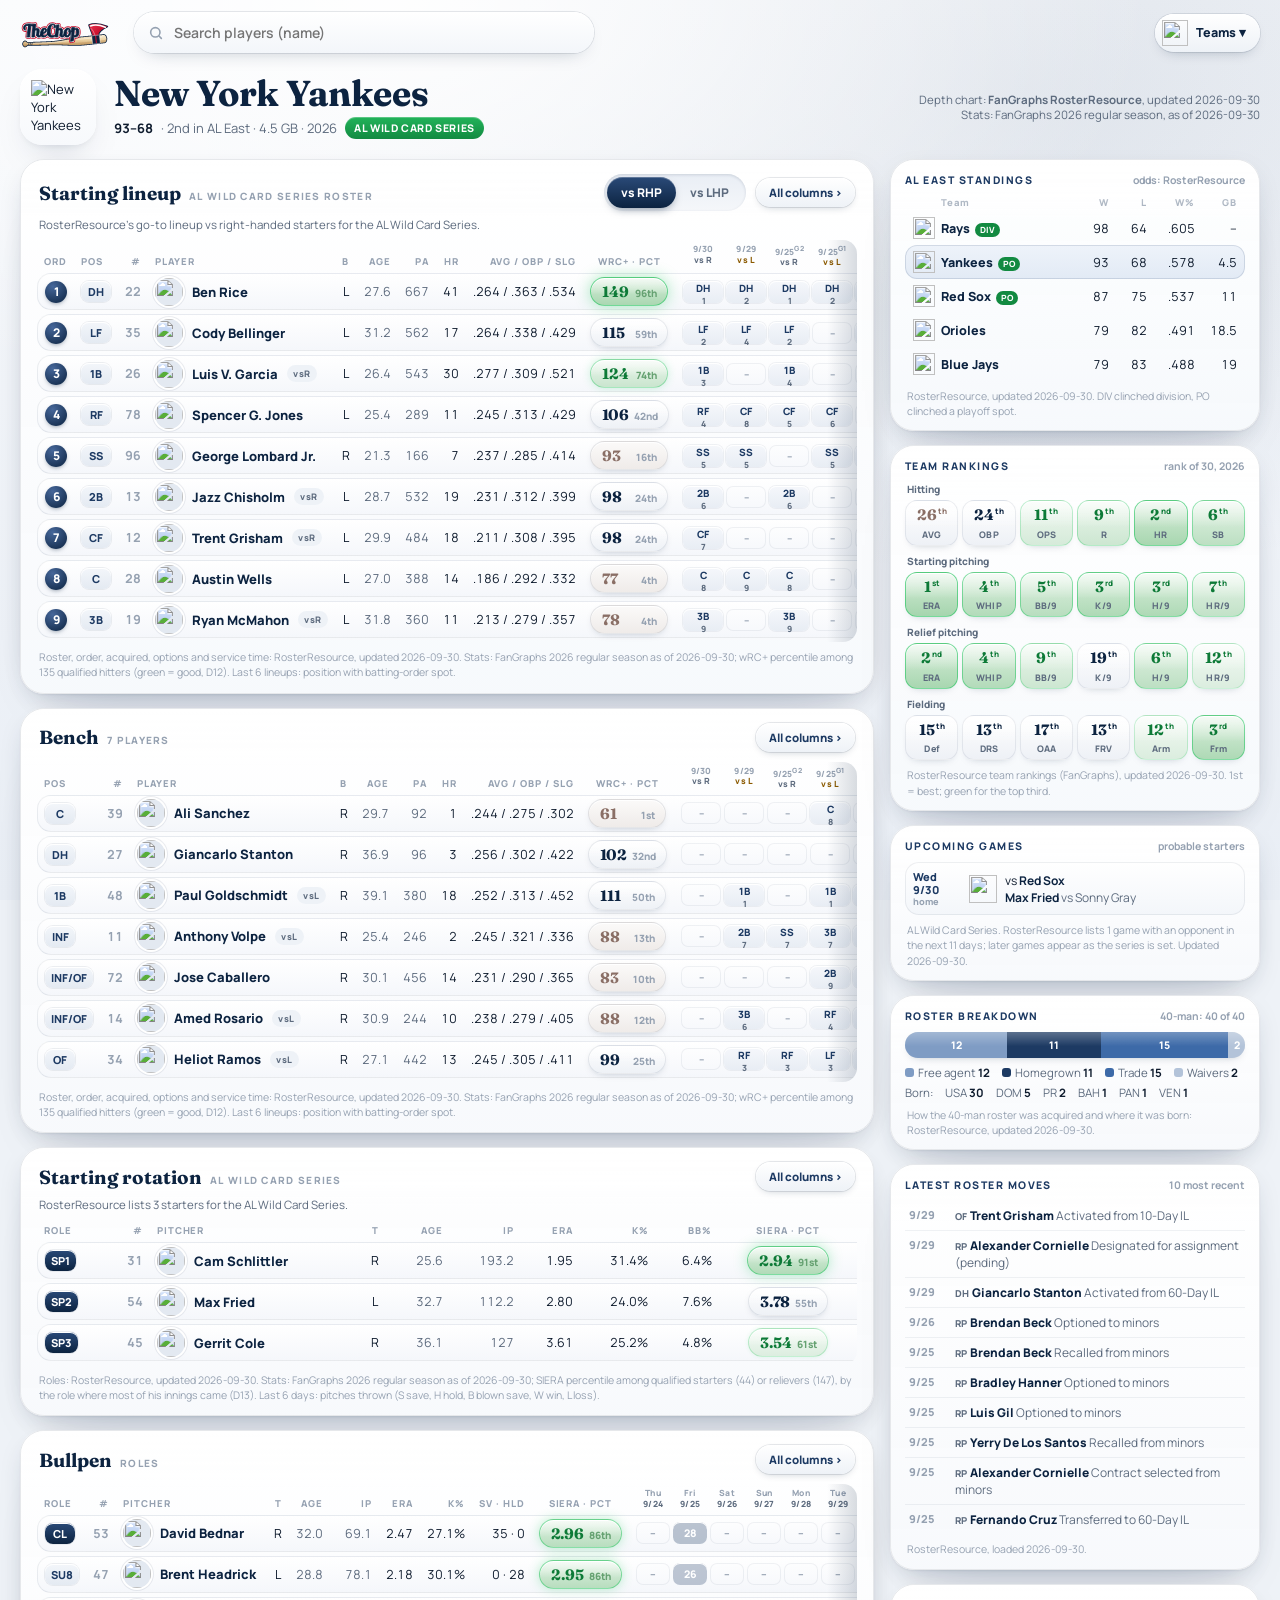
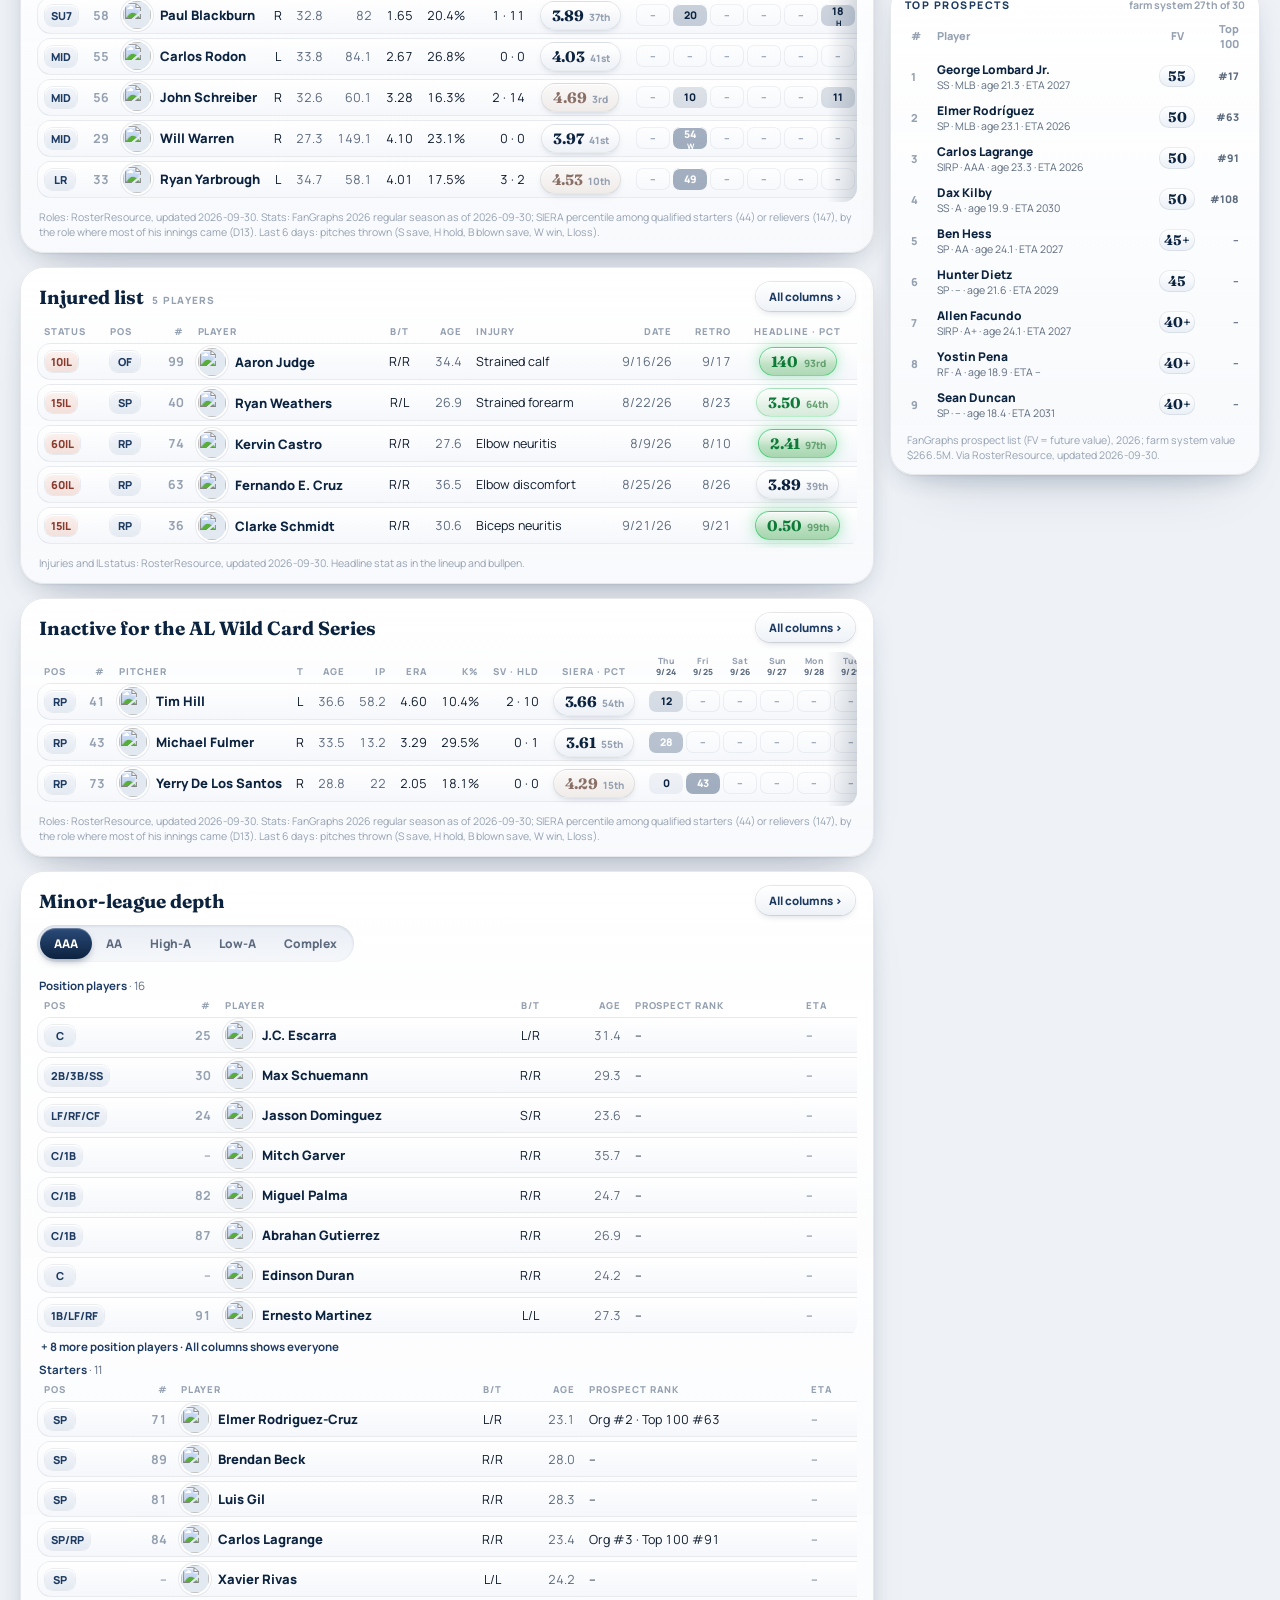
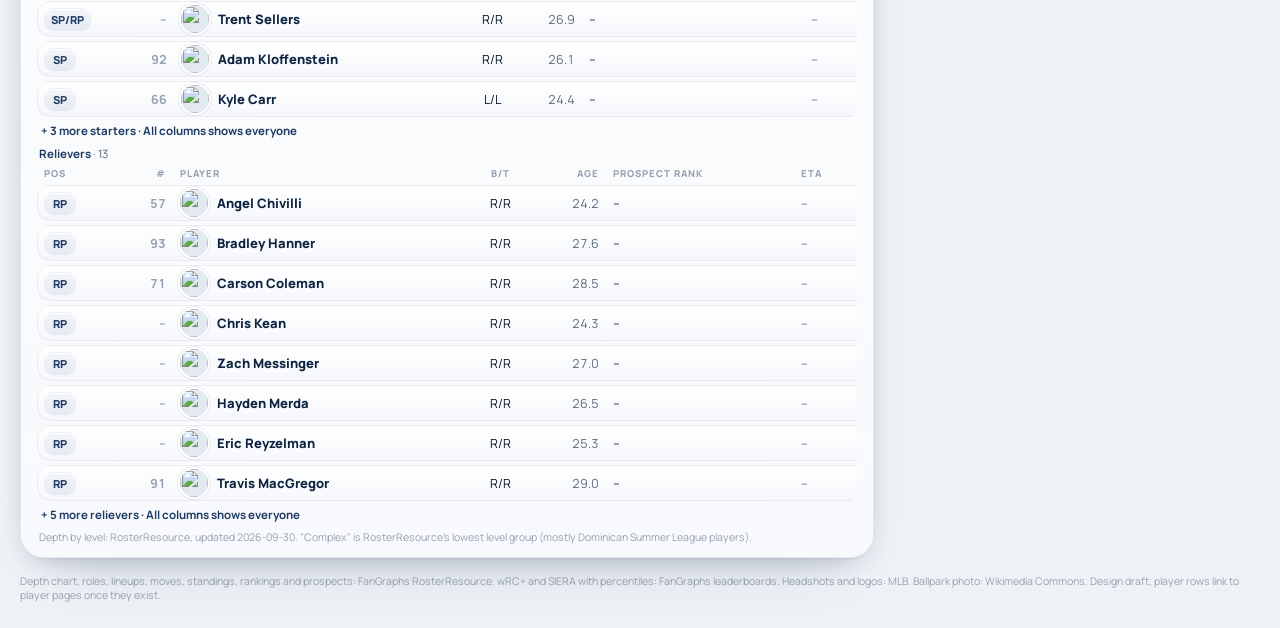
==== team.html @ 266d5149 "Publish TheChop design previews: player page (home) and team page Co-Authored-By: Claude Opus 5.5 <n" ====
<!doctype html>
<html lang="en"><head><meta charset="utf-8"><meta name="viewport" content="width=device-width,initial-scale=1">
<title>New York Yankees · TheChop · Team page draft</title><link rel="icon" href="data:image/svg+xml,%3Csvg%20xmlns%3D%22http%3A%2F%2Fwww.w3.org%2F2000%2Fsvg%22%20viewBox%3D%220%200%20100%20100%22%20role%3D%22img%22%20aria-label%3D%22TheChop%22%3E%3Ctitle%3ETheChop%20icon%3A%20bat-tomahawk%3C%2Ftitle%3E%3Crect%20x%3D%221%22%20y%3D%221%22%20width%3D%2298%22%20height%3D%2298%22%20rx%3D%2222%22%20fill%3D%22%230c2340%22%2F%3E%3Crect%20x%3D%225.5%22%20y%3D%225.5%22%20width%3D%2289%22%20height%3D%2289%22%20rx%3D%2218%22%20fill%3D%22none%22%20stroke%3D%22%23c8102e%22%20stroke-width%3D%222.5%22%2F%3E%3Cdefs%3E%3ClinearGradient%20id%3D%22icw%22%20x1%3D%220%22%20y1%3D%220%22%20x2%3D%220%22%20y2%3D%221%22%3E%3Cstop%20offset%3D%220%22%20stop-color%3D%22%23f8ecd2%22%2F%3E%3Cstop%20offset%3D%22.45%22%20stop-color%3D%22%23ead0a0%22%2F%3E%3Cstop%20offset%3D%221%22%20stop-color%3D%22%23c29760%22%2F%3E%3C%2FlinearGradient%3E%3ClinearGradient%20id%3D%22icr%22%20x1%3D%220%22%20y1%3D%220%22%20x2%3D%221%22%20y2%3D%221%22%3E%3Cstop%20offset%3D%220%22%20stop-color%3D%22%23ec3350%22%2F%3E%3Cstop%20offset%3D%22.6%22%20stop-color%3D%22%23c8102e%22%2F%3E%3Cstop%20offset%3D%221%22%20stop-color%3D%22%238f0b20%22%2F%3E%3C%2FlinearGradient%3E%3C%2Fdefs%3E%3Cpath%20d%3D%22M16%2C86%20L14.6%2C83.7%20L14.2%2C82.6%20L14%2C81.6%20L14%2C81.1%20L14.3%2C80.8%20L14.6%2C80.6%20L15.1%2C80.6%20L15.8%2C80.9%20L16.7%2C81.3%20L17.4%2C81.6%20L17.9%2C81.6%20L18.2%2C81.3%20L18.5%2C81.1%20L18.8%2C80.8%20L19.1%2C80.6%20L19.4%2C80.3%20L19.7%2C80.1%20L20%2C79.9%20L20.3%2C79.6%20L20.6%2C79.3%20L20.9%2C79.1%20L21.2%2C78.8%20L21.5%2C78.6%20L21.8%2C78.3%20L22.1%2C78.1%20L22.4%2C77.8%20L22.7%2C77.6%20L23%2C77.3%20L23.3%2C77%20L23.6%2C76.8%20L23.9%2C76.5%20L24.2%2C76.3%20L24.5%2C76%20L24.8%2C75.7%20L25.1%2C75.5%20L25.4%2C75.2%20L25.7%2C75%20L26%2C74.7%20L26.3%2C74.4%20L26.6%2C74.2%20L26.9%2C73.9%20L27.2%2C73.6%20L27.5%2C73.4%20L27.8%2C73.1%20L28.1%2C72.8%20L28.4%2C72.6%20L28.7%2C72.3%20L29%2C72%20L29.3%2C71.8%20L29.6%2C71.5%20L29.9%2C71.2%20L30.3%2C71%20L30.6%2C70.7%20L30.9%2C70.4%20L31.2%2C70.1%20L31.5%2C69.9%20L31.8%2C69.6%20L32.1%2C69.3%20L32.4%2C69.1%20L32.7%2C68.8%20L33%2C68.5%20L33.3%2C68.2%20L33.6%2C68%20L33.9%2C67.7%20L34.3%2C67.4%20L34.6%2C67.2%20L34.9%2C66.9%20L35.2%2C66.6%20L35.5%2C66.3%20L35.8%2C66%20L36.1%2C65.7%20L36.4%2C65.4%20L36.7%2C65.1%20L37%2C64.8%20L37.3%2C64.5%20L37.5%2C64.2%20L37.8%2C63.9%20L38.1%2C63.6%20L38.4%2C63.3%20L38.7%2C63%20L38.9%2C62.7%20L39.2%2C62.3%20L39.5%2C62%20L39.8%2C61.7%20L40%2C61.3%20L40.3%2C61%20L40.6%2C60.7%20L40.8%2C60.3%20L41.1%2C60%20L41.4%2C59.6%20L41.6%2C59.3%20L41.9%2C59%20L42.1%2C58.6%20L42.4%2C58.3%20L42.7%2C57.9%20L42.9%2C57.5%20L43.2%2C57.2%20L43.4%2C56.8%20L43.7%2C56.5%20L43.9%2C56.1%20L44.2%2C55.8%20L44.5%2C55.4%20L44.7%2C55.1%20L45%2C54.7%20L45.2%2C54.3%20L45.5%2C54%20L45.7%2C53.6%20L46%2C53.2%20L46.2%2C52.9%20L46.5%2C52.5%20L46.8%2C52.2%20L47%2C51.8%20L47.3%2C51.4%20L47.5%2C51.1%20L47.8%2C50.7%20L48%2C50.4%20L48.3%2C50%20L48.6%2C49.6%20L48.8%2C49.3%20L49.1%2C48.9%20L49.4%2C48.6%20L49.6%2C48.2%20L49.9%2C47.8%20L50.2%2C47.5%20L50.5%2C47.1%20L50.7%2C46.8%20L51%2C46.4%20L51.3%2C46.1%20L51.6%2C45.8%20L51.9%2C45.4%20L52.1%2C45.1%20L52.4%2C44.7%20L52.7%2C44.4%20L53%2C44%20L53.3%2C43.7%20L53.6%2C43.4%20L53.9%2C43.1%20L54.2%2C42.7%20L54.5%2C42.4%20L54.8%2C42.1%20L55.1%2C41.8%20L55.5%2C41.4%20L55.8%2C41.1%20L56.1%2C40.8%20L56.4%2C40.5%20L56.8%2C40.2%20L57.1%2C39.9%20L57.4%2C39.6%20L57.7%2C39.3%20L58.1%2C38.9%20L58.4%2C38.6%20L58.7%2C38.3%20L59.1%2C38%20L59.4%2C37.7%20L59.7%2C37.4%20L60%2C37.1%20L60.4%2C36.8%20L60.7%2C36.4%20L61%2C36.1%20L61.4%2C35.8%20L61.7%2C35.5%20L62%2C35.2%20L62.3%2C34.8%20L62.7%2C34.5%20L63%2C34.2%20L63.3%2C33.9%20L63.7%2C33.6%20L64%2C33.2%20L64.3%2C32.9%20L64.7%2C32.6%20L65%2C32.3%20L65.3%2C32%20L65.7%2C31.6%20L66%2C31.3%20L66.3%2C31%20L66.7%2C30.7%20L67%2C30.3%20L67.3%2C30%20L67.7%2C29.7%20L68%2C29.3%20L68.3%2C29%20L68.7%2C28.7%20L69%2C28.4%20L69.3%2C28%20L69.7%2C27.7%20L70%2C27.4%20L70.3%2C27%20L70.7%2C26.7%20L71%2C26.4%20L71.3%2C26%20L71.7%2C25.7%20L72%2C25.4%20L72.3%2C25%20L72.7%2C24.7%20L73.1%2C24.5%20L73.7%2C24.3%20L74.4%2C24.4%20L75.4%2C24.7%20L76.7%2C25.4%20L80%2C28%20L80%2C28%20L82.6%2C31.3%20L83.3%2C32.6%20L83.6%2C33.6%20L83.6%2C34.4%20L83.5%2C34.9%20L83.3%2C35.3%20L82.9%2C35.7%20L82.6%2C36%20L82.2%2C36.4%20L81.9%2C36.7%20L81.5%2C37%20L81.2%2C37.4%20L80.9%2C37.7%20L80.5%2C38%20L80.2%2C38.4%20L79.9%2C38.7%20L79.5%2C39.1%20L79.2%2C39.4%20L78.8%2C39.7%20L78.5%2C40.1%20L78.2%2C40.4%20L77.8%2C40.7%20L77.5%2C41%20L77.1%2C41.4%20L76.8%2C41.7%20L76.5%2C42%20L76.1%2C42.4%20L75.8%2C42.7%20L75.5%2C43%20L75.1%2C43.4%20L74.8%2C43.7%20L74.4%2C44%20L74.1%2C44.3%20L73.8%2C44.7%20L73.4%2C45%20L73.1%2C45.3%20L72.8%2C45.6%20L72.4%2C46%20L72.1%2C46.3%20L71.8%2C46.6%20L71.4%2C46.9%20L71.1%2C47.2%20L70.8%2C47.6%20L70.4%2C47.9%20L70.1%2C48.2%20L69.8%2C48.5%20L69.4%2C48.8%20L69.1%2C49.2%20L68.8%2C49.5%20L68.4%2C49.8%20L68.1%2C50.1%20L67.8%2C50.4%20L67.4%2C50.8%20L67.1%2C51.1%20L66.8%2C51.4%20L66.4%2C51.7%20L66.1%2C52%20L65.8%2C52.3%20L65.4%2C52.6%20L65.1%2C52.9%20L64.7%2C53.2%20L64.4%2C53.5%20L64%2C53.8%20L63.7%2C54.1%20L63.3%2C54.4%20L63%2C54.7%20L62.6%2C54.9%20L62.3%2C55.2%20L61.9%2C55.5%20L61.5%2C55.7%20L61.2%2C56%20L60.8%2C56.3%20L60.4%2C56.5%20L60%2C56.8%20L59.7%2C57%20L59.3%2C57.3%20L58.9%2C57.5%20L58.5%2C57.8%20L58.2%2C58%20L57.8%2C58.3%20L57.4%2C58.5%20L57%2C58.8%20L56.6%2C59%20L56.2%2C59.2%20L55.9%2C59.5%20L55.5%2C59.7%20L55.1%2C59.9%20L54.7%2C60.2%20L54.3%2C60.4%20L53.9%2C60.6%20L53.5%2C60.9%20L53.1%2C61.1%20L52.8%2C61.3%20L52.4%2C61.5%20L52%2C61.8%20L51.6%2C62%20L51.2%2C62.2%20L50.8%2C62.4%20L50.4%2C62.7%20L50.1%2C62.9%20L49.7%2C63.1%20L49.3%2C63.3%20L48.9%2C63.5%20L48.5%2C63.8%20L48.1%2C64%20L47.8%2C64.2%20L47.4%2C64.4%20L47%2C64.7%20L46.6%2C64.9%20L46.3%2C65.1%20L45.9%2C65.3%20L45.5%2C65.6%20L45.1%2C65.8%20L44.8%2C66%20L44.4%2C66.2%20L44%2C66.5%20L43.7%2C66.7%20L43.3%2C66.9%20L43%2C67.2%20L42.6%2C67.4%20L42.3%2C67.7%20L41.9%2C67.9%20L41.6%2C68.1%20L41.2%2C68.4%20L40.9%2C68.6%20L40.5%2C68.9%20L40.2%2C69.1%20L39.9%2C69.4%20L39.5%2C69.7%20L39.2%2C69.9%20L38.9%2C70.2%20L38.5%2C70.5%20L38.2%2C70.7%20L37.9%2C71%20L37.6%2C71.3%20L37.3%2C71.5%20L37%2C71.8%20L36.6%2C72.1%20L36.3%2C72.3%20L36%2C72.6%20L35.7%2C72.9%20L35.4%2C73.1%20L35.1%2C73.4%20L34.7%2C73.7%20L34.4%2C73.9%20L34.1%2C74.2%20L33.8%2C74.5%20L33.5%2C74.7%20L33.2%2C75%20L32.9%2C75.3%20L32.5%2C75.5%20L32.2%2C75.8%20L31.9%2C76%20L31.6%2C76.3%20L31.3%2C76.5%20L31%2C76.8%20L30.6%2C77.1%20L30.3%2C77.3%20L30%2C77.6%20L29.7%2C77.8%20L29.4%2C78.1%20L29.1%2C78.3%20L28.8%2C78.6%20L28.5%2C78.8%20L28.1%2C79.1%20L27.8%2C79.4%20L27.5%2C79.6%20L27.2%2C79.9%20L26.9%2C80.1%20L26.6%2C80.4%20L26.3%2C80.6%20L26%2C80.9%20L25.6%2C81.1%20L25.3%2C81.4%20L25%2C81.6%20L24.7%2C81.9%20L24.4%2C82.1%20L24.1%2C82.4%20L23.8%2C82.6%20L23.5%2C82.9%20L23.2%2C83.1%20L22.9%2C83.3%20L22.6%2C83.6%20L22.3%2C83.8%20L21.9%2C84.1%20L21.6%2C84.3%20L21.3%2C84.6%20L21%2C84.8%20L20.7%2C85.1%20L20.6%2C85.6%20L20.8%2C86.3%20L21%2C87.2%20L21.1%2C88%20L21%2C88.5%20L20.7%2C88.8%20L20.4%2C89%20L19.8%2C88.9%20L19%2C88.5%20L18%2C87.9%20L16%2C86Z%22%20fill%3D%22%23ffffff%22%20stroke%3D%22%23ffffff%22%20stroke-width%3D%226.8%22%20stroke-linejoin%3D%22round%22%2F%3E%3Cpath%20transform%3D%22translate%2866.6%2C41.2%29%20rotate%28-43.9%29%22%20d%3D%22M-6%2C-5.5%20C-6%2C-10.5%20-9.6%2C-18.6%20-10.2%2C-29.1%20Q4.1%2C-33.6%2024.5%2C-22.2%20C12.2%2C-18.6%206%2C-12%206%2C-5.5%20Z%22%20fill%3D%22%23ffffff%22%20stroke%3D%22%23ffffff%22%20stroke-width%3D%226.8%22%20stroke-linejoin%3D%22round%22%2F%3E%3Cpath%20d%3D%22M16%2C86%20L14.6%2C83.7%20L14.2%2C82.6%20L14%2C81.6%20L14%2C81.1%20L14.3%2C80.8%20L14.6%2C80.6%20L15.1%2C80.6%20L15.8%2C80.9%20L16.7%2C81.3%20L17.4%2C81.6%20L17.9%2C81.6%20L18.2%2C81.3%20L18.5%2C81.1%20L18.8%2C80.8%20L19.1%2C80.6%20L19.4%2C80.3%20L19.7%2C80.1%20L20%2C79.9%20L20.3%2C79.6%20L20.6%2C79.3%20L20.9%2C79.1%20L21.2%2C78.8%20L21.5%2C78.6%20L21.8%2C78.3%20L22.1%2C78.1%20L22.4%2C77.8%20L22.7%2C77.6%20L23%2C77.3%20L23.3%2C77%20L23.6%2C76.8%20L23.9%2C76.5%20L24.2%2C76.3%20L24.5%2C76%20L24.8%2C75.7%20L25.1%2C75.5%20L25.4%2C75.2%20L25.7%2C75%20L26%2C74.7%20L26.3%2C74.4%20L26.6%2C74.2%20L26.9%2C73.9%20L27.2%2C73.6%20L27.5%2C73.4%20L27.8%2C73.1%20L28.1%2C72.8%20L28.4%2C72.6%20L28.7%2C72.3%20L29%2C72%20L29.3%2C71.8%20L29.6%2C71.5%20L29.9%2C71.2%20L30.3%2C71%20L30.6%2C70.7%20L30.9%2C70.4%20L31.2%2C70.1%20L31.5%2C69.9%20L31.8%2C69.6%20L32.1%2C69.3%20L32.4%2C69.1%20L32.7%2C68.8%20L33%2C68.5%20L33.3%2C68.2%20L33.6%2C68%20L33.9%2C67.7%20L34.3%2C67.4%20L34.6%2C67.2%20L34.9%2C66.9%20L35.2%2C66.6%20L35.5%2C66.3%20L35.8%2C66%20L36.1%2C65.7%20L36.4%2C65.4%20L36.7%2C65.1%20L37%2C64.8%20L37.3%2C64.5%20L37.5%2C64.2%20L37.8%2C63.9%20L38.1%2C63.6%20L38.4%2C63.3%20L38.7%2C63%20L38.9%2C62.7%20L39.2%2C62.3%20L39.5%2C62%20L39.8%2C61.7%20L40%2C61.3%20L40.3%2C61%20L40.6%2C60.7%20L40.8%2C60.3%20L41.1%2C60%20L41.4%2C59.6%20L41.6%2C59.3%20L41.9%2C59%20L42.1%2C58.6%20L42.4%2C58.3%20L42.7%2C57.9%20L42.9%2C57.5%20L43.2%2C57.2%20L43.4%2C56.8%20L43.7%2C56.5%20L43.9%2C56.1%20L44.2%2C55.8%20L44.5%2C55.4%20L44.7%2C55.1%20L45%2C54.7%20L45.2%2C54.3%20L45.5%2C54%20L45.7%2C53.6%20L46%2C53.2%20L46.2%2C52.9%20L46.5%2C52.5%20L46.8%2C52.2%20L47%2C51.8%20L47.3%2C51.4%20L47.5%2C51.1%20L47.8%2C50.7%20L48%2C50.4%20L48.3%2C50%20L48.6%2C49.6%20L48.8%2C49.3%20L49.1%2C48.9%20L49.4%2C48.6%20L49.6%2C48.2%20L49.9%2C47.8%20L50.2%2C47.5%20L50.5%2C47.1%20L50.7%2C46.8%20L51%2C46.4%20L51.3%2C46.1%20L51.6%2C45.8%20L51.9%2C45.4%20L52.1%2C45.1%20L52.4%2C44.7%20L52.7%2C44.4%20L53%2C44%20L53.3%2C43.7%20L53.6%2C43.4%20L53.9%2C43.1%20L54.2%2C42.7%20L54.5%2C42.4%20L54.8%2C42.1%20L55.1%2C41.8%20L55.5%2C41.4%20L55.8%2C41.1%20L56.1%2C40.8%20L56.4%2C40.5%20L56.8%2C40.2%20L57.1%2C39.9%20L57.4%2C39.6%20L57.7%2C39.3%20L58.1%2C38.9%20L58.4%2C38.6%20L58.7%2C38.3%20L59.1%2C38%20L59.4%2C37.7%20L59.7%2C37.4%20L60%2C37.1%20L60.4%2C36.8%20L60.7%2C36.4%20L61%2C36.1%20L61.4%2C35.8%20L61.7%2C35.5%20L62%2C35.2%20L62.3%2C34.8%20L62.7%2C34.5%20L63%2C34.2%20L63.3%2C33.9%20L63.7%2C33.6%20L64%2C33.2%20L64.3%2C32.9%20L64.7%2C32.6%20L65%2C32.3%20L65.3%2C32%20L65.7%2C31.6%20L66%2C31.3%20L66.3%2C31%20L66.7%2C30.7%20L67%2C30.3%20L67.3%2C30%20L67.7%2C29.7%20L68%2C29.3%20L68.3%2C29%20L68.7%2C28.7%20L69%2C28.4%20L69.3%2C28%20L69.7%2C27.7%20L70%2C27.4%20L70.3%2C27%20L70.7%2C26.7%20L71%2C26.4%20L71.3%2C26%20L71.7%2C25.7%20L72%2C25.4%20L72.3%2C25%20L72.7%2C24.7%20L73.1%2C24.5%20L73.7%2C24.3%20L74.4%2C24.4%20L75.4%2C24.7%20L76.7%2C25.4%20L80%2C28%20L80%2C28%20L82.6%2C31.3%20L83.3%2C32.6%20L83.6%2C33.6%20L83.6%2C34.4%20L83.5%2C34.9%20L83.3%2C35.3%20L82.9%2C35.7%20L82.6%2C36%20L82.2%2C36.4%20L81.9%2C36.7%20L81.5%2C37%20L81.2%2C37.4%20L80.9%2C37.7%20L80.5%2C38%20L80.2%2C38.4%20L79.9%2C38.7%20L79.5%2C39.1%20L79.2%2C39.4%20L78.8%2C39.7%20L78.5%2C40.1%20L78.2%2C40.4%20L77.8%2C40.7%20L77.5%2C41%20L77.1%2C41.4%20L76.8%2C41.7%20L76.5%2C42%20L76.1%2C42.4%20L75.8%2C42.7%20L75.5%2C43%20L75.1%2C43.4%20L74.8%2C43.7%20L74.4%2C44%20L74.1%2C44.3%20L73.8%2C44.7%20L73.4%2C45%20L73.1%2C45.3%20L72.8%2C45.6%20L72.4%2C46%20L72.1%2C46.3%20L71.8%2C46.6%20L71.4%2C46.9%20L71.1%2C47.2%20L70.8%2C47.6%20L70.4%2C47.9%20L70.1%2C48.2%20L69.8%2C48.5%20L69.4%2C48.8%20L69.1%2C49.2%20L68.8%2C49.5%20L68.4%2C49.8%20L68.1%2C50.1%20L67.8%2C50.4%20L67.4%2C50.8%20L67.1%2C51.1%20L66.8%2C51.4%20L66.4%2C51.7%20L66.1%2C52%20L65.8%2C52.3%20L65.4%2C52.6%20L65.1%2C52.9%20L64.7%2C53.2%20L64.4%2C53.5%20L64%2C53.8%20L63.7%2C54.1%20L63.3%2C54.4%20L63%2C54.7%20L62.6%2C54.9%20L62.3%2C55.2%20L61.9%2C55.5%20L61.5%2C55.7%20L61.2%2C56%20L60.8%2C56.3%20L60.4%2C56.5%20L60%2C56.8%20L59.7%2C57%20L59.3%2C57.3%20L58.9%2C57.5%20L58.5%2C57.8%20L58.2%2C58%20L57.8%2C58.3%20L57.4%2C58.5%20L57%2C58.8%20L56.6%2C59%20L56.2%2C59.2%20L55.9%2C59.5%20L55.5%2C59.7%20L55.1%2C59.9%20L54.7%2C60.2%20L54.3%2C60.4%20L53.9%2C60.6%20L53.5%2C60.9%20L53.1%2C61.1%20L52.8%2C61.3%20L52.4%2C61.5%20L52%2C61.8%20L51.6%2C62%20L51.2%2C62.2%20L50.8%2C62.4%20L50.4%2C62.7%20L50.1%2C62.9%20L49.7%2C63.1%20L49.3%2C63.3%20L48.9%2C63.5%20L48.5%2C63.8%20L48.1%2C64%20L47.8%2C64.2%20L47.4%2C64.4%20L47%2C64.7%20L46.6%2C64.9%20L46.3%2C65.1%20L45.9%2C65.3%20L45.5%2C65.6%20L45.1%2C65.8%20L44.8%2C66%20L44.4%2C66.2%20L44%2C66.5%20L43.7%2C66.7%20L43.3%2C66.9%20L43%2C67.2%20L42.6%2C67.4%20L42.3%2C67.7%20L41.9%2C67.9%20L41.6%2C68.1%20L41.2%2C68.4%20L40.9%2C68.6%20L40.5%2C68.9%20L40.2%2C69.1%20L39.9%2C69.4%20L39.5%2C69.7%20L39.2%2C69.9%20L38.9%2C70.2%20L38.5%2C70.5%20L38.2%2C70.7%20L37.9%2C71%20L37.6%2C71.3%20L37.3%2C71.5%20L37%2C71.8%20L36.6%2C72.1%20L36.3%2C72.3%20L36%2C72.6%20L35.7%2C72.9%20L35.4%2C73.1%20L35.1%2C73.4%20L34.7%2C73.7%20L34.4%2C73.9%20L34.1%2C74.2%20L33.8%2C74.5%20L33.5%2C74.7%20L33.2%2C75%20L32.9%2C75.3%20L32.5%2C75.5%20L32.2%2C75.8%20L31.9%2C76%20L31.6%2C76.3%20L31.3%2C76.5%20L31%2C76.8%20L30.6%2C77.1%20L30.3%2C77.3%20L30%2C77.6%20L29.7%2C77.8%20L29.4%2C78.1%20L29.1%2C78.3%20L28.8%2C78.6%20L28.5%2C78.8%20L28.1%2C79.1%20L27.8%2C79.4%20L27.5%2C79.6%20L27.2%2C79.9%20L26.9%2C80.1%20L26.6%2C80.4%20L26.3%2C80.6%20L26%2C80.9%20L25.6%2C81.1%20L25.3%2C81.4%20L25%2C81.6%20L24.7%2C81.9%20L24.4%2C82.1%20L24.1%2C82.4%20L23.8%2C82.6%20L23.5%2C82.9%20L23.2%2C83.1%20L22.9%2C83.3%20L22.6%2C83.6%20L22.3%2C83.8%20L21.9%2C84.1%20L21.6%2C84.3%20L21.3%2C84.6%20L21%2C84.8%20L20.7%2C85.1%20L20.6%2C85.6%20L20.8%2C86.3%20L21%2C87.2%20L21.1%2C88%20L21%2C88.5%20L20.7%2C88.8%20L20.4%2C89%20L19.8%2C88.9%20L19%2C88.5%20L18%2C87.9%20L16%2C86Z%22%20fill%3D%22%230c2340%22%20stroke%3D%22%230c2340%22%20stroke-width%3D%223.6%22%20stroke-linejoin%3D%22round%22%2F%3E%3Cpath%20transform%3D%22translate%2866.6%2C41.2%29%20rotate%28-43.9%29%22%20d%3D%22M-6%2C-5.5%20C-6%2C-10.5%20-9.6%2C-18.6%20-10.2%2C-29.1%20Q4.1%2C-33.6%2024.5%2C-22.2%20C12.2%2C-18.6%206%2C-12%206%2C-5.5%20Z%22%20fill%3D%22%230c2340%22%20stroke%3D%22%230c2340%22%20stroke-width%3D%223.6%22%20stroke-linejoin%3D%22round%22%2F%3E%3Cpath%20d%3D%22M16%2C86%20L14.6%2C83.7%20L14.2%2C82.6%20L14%2C81.6%20L14%2C81.1%20L14.3%2C80.8%20L14.6%2C80.6%20L15.1%2C80.6%20L15.8%2C80.9%20L16.7%2C81.3%20L17.4%2C81.6%20L17.9%2C81.6%20L18.2%2C81.3%20L18.5%2C81.1%20L18.8%2C80.8%20L19.1%2C80.6%20L19.4%2C80.3%20L19.7%2C80.1%20L20%2C79.9%20L20.3%2C79.6%20L20.6%2C79.3%20L20.9%2C79.1%20L21.2%2C78.8%20L21.5%2C78.6%20L21.8%2C78.3%20L22.1%2C78.1%20L22.4%2C77.8%20L22.7%2C77.6%20L23%2C77.3%20L23.3%2C77%20L23.6%2C76.8%20L23.9%2C76.5%20L24.2%2C76.3%20L24.5%2C76%20L24.8%2C75.7%20L25.1%2C75.5%20L25.4%2C75.2%20L25.7%2C75%20L26%2C74.7%20L26.3%2C74.4%20L26.6%2C74.2%20L26.9%2C73.9%20L27.2%2C73.6%20L27.5%2C73.4%20L27.8%2C73.1%20L28.1%2C72.8%20L28.4%2C72.6%20L28.7%2C72.3%20L29%2C72%20L29.3%2C71.8%20L29.6%2C71.5%20L29.9%2C71.2%20L30.3%2C71%20L30.6%2C70.7%20L30.9%2C70.4%20L31.2%2C70.1%20L31.5%2C69.9%20L31.8%2C69.6%20L32.1%2C69.3%20L32.4%2C69.1%20L32.7%2C68.8%20L33%2C68.5%20L33.3%2C68.2%20L33.6%2C68%20L33.9%2C67.7%20L34.3%2C67.4%20L34.6%2C67.2%20L34.9%2C66.9%20L35.2%2C66.6%20L35.5%2C66.3%20L35.8%2C66%20L36.1%2C65.7%20L36.4%2C65.4%20L36.7%2C65.1%20L37%2C64.8%20L37.3%2C64.5%20L37.5%2C64.2%20L37.8%2C63.9%20L38.1%2C63.6%20L38.4%2C63.3%20L38.7%2C63%20L38.9%2C62.7%20L39.2%2C62.3%20L39.5%2C62%20L39.8%2C61.7%20L40%2C61.3%20L40.3%2C61%20L40.6%2C60.7%20L40.8%2C60.3%20L41.1%2C60%20L41.4%2C59.6%20L41.6%2C59.3%20L41.9%2C59%20L42.1%2C58.6%20L42.4%2C58.3%20L42.7%2C57.9%20L42.9%2C57.5%20L43.2%2C57.2%20L43.4%2C56.8%20L43.7%2C56.5%20L43.9%2C56.1%20L44.2%2C55.8%20L44.5%2C55.4%20L44.7%2C55.1%20L45%2C54.7%20L45.2%2C54.3%20L45.5%2C54%20L45.7%2C53.6%20L46%2C53.2%20L46.2%2C52.9%20L46.5%2C52.5%20L46.8%2C52.2%20L47%2C51.8%20L47.3%2C51.4%20L47.5%2C51.1%20L47.8%2C50.7%20L48%2C50.4%20L48.3%2C50%20L48.6%2C49.6%20L48.8%2C49.3%20L49.1%2C48.9%20L49.4%2C48.6%20L49.6%2C48.2%20L49.9%2C47.8%20L50.2%2C47.5%20L50.5%2C47.1%20L50.7%2C46.8%20L51%2C46.4%20L51.3%2C46.1%20L51.6%2C45.8%20L51.9%2C45.4%20L52.1%2C45.1%20L52.4%2C44.7%20L52.7%2C44.4%20L53%2C44%20L53.3%2C43.7%20L53.6%2C43.4%20L53.9%2C43.1%20L54.2%2C42.7%20L54.5%2C42.4%20L54.8%2C42.1%20L55.1%2C41.8%20L55.5%2C41.4%20L55.8%2C41.1%20L56.1%2C40.8%20L56.4%2C40.5%20L56.8%2C40.2%20L57.1%2C39.9%20L57.4%2C39.6%20L57.7%2C39.3%20L58.1%2C38.9%20L58.4%2C38.6%20L58.7%2C38.3%20L59.1%2C38%20L59.4%2C37.7%20L59.7%2C37.4%20L60%2C37.1%20L60.4%2C36.8%20L60.7%2C36.4%20L61%2C36.1%20L61.4%2C35.8%20L61.7%2C35.5%20L62%2C35.2%20L62.3%2C34.8%20L62.7%2C34.5%20L63%2C34.2%20L63.3%2C33.9%20L63.7%2C33.6%20L64%2C33.2%20L64.3%2C32.9%20L64.7%2C32.6%20L65%2C32.3%20L65.3%2C32%20L65.7%2C31.6%20L66%2C31.3%20L66.3%2C31%20L66.7%2C30.7%20L67%2C30.3%20L67.3%2C30%20L67.7%2C29.7%20L68%2C29.3%20L68.3%2C29%20L68.7%2C28.7%20L69%2C28.4%20L69.3%2C28%20L69.7%2C27.7%20L70%2C27.4%20L70.3%2C27%20L70.7%2C26.7%20L71%2C26.4%20L71.3%2C26%20L71.7%2C25.7%20L72%2C25.4%20L72.3%2C25%20L72.7%2C24.7%20L73.1%2C24.5%20L73.7%2C24.3%20L74.4%2C24.4%20L75.4%2C24.7%20L76.7%2C25.4%20L80%2C28%20L80%2C28%20L82.6%2C31.3%20L83.3%2C32.6%20L83.6%2C33.6%20L83.6%2C34.4%20L83.5%2C34.9%20L83.3%2C35.3%20L82.9%2C35.7%20L82.6%2C36%20L82.2%2C36.4%20L81.9%2C36.7%20L81.5%2C37%20L81.2%2C37.4%20L80.9%2C37.7%20L80.5%2C38%20L80.2%2C38.4%20L79.9%2C38.7%20L79.5%2C39.1%20L79.2%2C39.4%20L78.8%2C39.7%20L78.5%2C40.1%20L78.2%2C40.4%20L77.8%2C40.7%20L77.5%2C41%20L77.1%2C41.4%20L76.8%2C41.7%20L76.5%2C42%20L76.1%2C42.4%20L75.8%2C42.7%20L75.5%2C43%20L75.1%2C43.4%20L74.8%2C43.7%20L74.4%2C44%20L74.1%2C44.3%20L73.8%2C44.7%20L73.4%2C45%20L73.1%2C45.3%20L72.8%2C45.6%20L72.4%2C46%20L72.1%2C46.3%20L71.8%2C46.6%20L71.4%2C46.9%20L71.1%2C47.2%20L70.8%2C47.6%20L70.4%2C47.9%20L70.1%2C48.2%20L69.8%2C48.5%20L69.4%2C48.8%20L69.1%2C49.2%20L68.8%2C49.5%20L68.4%2C49.8%20L68.1%2C50.1%20L67.8%2C50.4%20L67.4%2C50.8%20L67.1%2C51.1%20L66.8%2C51.4%20L66.4%2C51.7%20L66.1%2C52%20L65.8%2C52.3%20L65.4%2C52.6%20L65.1%2C52.9%20L64.7%2C53.2%20L64.4%2C53.5%20L64%2C53.8%20L63.7%2C54.1%20L63.3%2C54.4%20L63%2C54.7%20L62.6%2C54.9%20L62.3%2C55.2%20L61.9%2C55.5%20L61.5%2C55.7%20L61.2%2C56%20L60.8%2C56.3%20L60.4%2C56.5%20L60%2C56.8%20L59.7%2C57%20L59.3%2C57.3%20L58.9%2C57.5%20L58.5%2C57.8%20L58.2%2C58%20L57.8%2C58.3%20L57.4%2C58.5%20L57%2C58.8%20L56.6%2C59%20L56.2%2C59.2%20L55.9%2C59.5%20L55.5%2C59.7%20L55.1%2C59.9%20L54.7%2C60.2%20L54.3%2C60.4%20L53.9%2C60.6%20L53.5%2C60.9%20L53.1%2C61.1%20L52.8%2C61.3%20L52.4%2C61.5%20L52%2C61.8%20L51.6%2C62%20L51.2%2C62.2%20L50.8%2C62.4%20L50.4%2C62.7%20L50.1%2C62.9%20L49.7%2C63.1%20L49.3%2C63.3%20L48.9%2C63.5%20L48.5%2C63.8%20L48.1%2C64%20L47.8%2C64.2%20L47.4%2C64.4%20L47%2C64.7%20L46.6%2C64.9%20L46.3%2C65.1%20L45.9%2C65.3%20L45.5%2C65.6%20L45.1%2C65.8%20L44.8%2C66%20L44.4%2C66.2%20L44%2C66.5%20L43.7%2C66.7%20L43.3%2C66.9%20L43%2C67.2%20L42.6%2C67.4%20L42.3%2C67.7%20L41.9%2C67.9%20L41.6%2C68.1%20L41.2%2C68.4%20L40.9%2C68.6%20L40.5%2C68.9%20L40.2%2C69.1%20L39.9%2C69.4%20L39.5%2C69.7%20L39.2%2C69.9%20L38.9%2C70.2%20L38.5%2C70.5%20L38.2%2C70.7%20L37.9%2C71%20L37.6%2C71.3%20L37.3%2C71.5%20L37%2C71.8%20L36.6%2C72.1%20L36.3%2C72.3%20L36%2C72.6%20L35.7%2C72.9%20L35.4%2C73.1%20L35.1%2C73.4%20L34.7%2C73.7%20L34.4%2C73.9%20L34.1%2C74.2%20L33.8%2C74.5%20L33.5%2C74.7%20L33.2%2C75%20L32.9%2C75.3%20L32.5%2C75.5%20L32.2%2C75.8%20L31.9%2C76%20L31.6%2C76.3%20L31.3%2C76.5%20L31%2C76.8%20L30.6%2C77.1%20L30.3%2C77.3%20L30%2C77.6%20L29.7%2C77.8%20L29.4%2C78.1%20L29.1%2C78.3%20L28.8%2C78.6%20L28.5%2C78.8%20L28.1%2C79.1%20L27.8%2C79.4%20L27.5%2C79.6%20L27.2%2C79.9%20L26.9%2C80.1%20L26.6%2C80.4%20L26.3%2C80.6%20L26%2C80.9%20L25.6%2C81.1%20L25.3%2C81.4%20L25%2C81.6%20L24.7%2C81.9%20L24.4%2C82.1%20L24.1%2C82.4%20L23.8%2C82.6%20L23.5%2C82.9%20L23.2%2C83.1%20L22.9%2C83.3%20L22.6%2C83.6%20L22.3%2C83.8%20L21.9%2C84.1%20L21.6%2C84.3%20L21.3%2C84.6%20L21%2C84.8%20L20.7%2C85.1%20L20.6%2C85.6%20L20.8%2C86.3%20L21%2C87.2%20L21.1%2C88%20L21%2C88.5%20L20.7%2C88.8%20L20.4%2C89%20L19.8%2C88.9%20L19%2C88.5%20L18%2C87.9%20L16%2C86Z%22%20fill%3D%22url%28%23icw%29%22%2F%3E%3Cpath%20d%3D%22M16%2C86%20L16.9%2C86.5%20L17.4%2C86.6%20L17.9%2C86.5%20L18.3%2C86.4%20L18.6%2C86.2%20L18.9%2C85.9%20L19.2%2C85.6%20L19.3%2C85.2%20L19.4%2C84.7%20L19.6%2C84.3%20L19.8%2C83.9%20L20.1%2C83.7%20L20.4%2C83.4%20L20.7%2C83.2%20L21%2C83%20L21.3%2C82.7%20L21.6%2C82.5%20L21.9%2C82.2%20L22.2%2C82%20L22.5%2C81.7%20L22.8%2C81.5%20L23.2%2C81.2%20L23.5%2C81%20L23.8%2C80.7%20L24.1%2C80.5%20L24.4%2C80.2%20L24.7%2C80%20L25%2C79.7%20L25.3%2C79.5%20L25.6%2C79.2%20L25.9%2C78.9%20L26.2%2C78.7%20L26.5%2C78.4%20L26.8%2C78.2%20L27.2%2C77.9%20L27.5%2C77.7%20L27.8%2C77.4%20L28.1%2C77.2%20L28.4%2C76.9%20L28.7%2C76.6%20L29%2C76.4%20L29.3%2C76.1%20L29.6%2C75.9%20L29.9%2C75.6%20L30.3%2C75.3%20L30.6%2C75.1%20L30.9%2C74.8%20L31.2%2C74.6%20L31.5%2C74.3%20L31.8%2C74%20L32.1%2C73.8%20L32.4%2C73.5%20L32.7%2C73.2%20L33.1%2C73%20L33.4%2C72.7%20L33.7%2C72.4%20L34%2C72.2%20L34.3%2C71.9%20L34.6%2C71.6%20L34.9%2C71.4%20L35.3%2C71.1%20L35.6%2C70.8%20L35.9%2C70.6%20L36.2%2C70.3%20L36.5%2C70%20L36.8%2C69.7%20L37.1%2C69.5%20L37.5%2C69.2%20L37.8%2C68.9%20L38.1%2C68.7%20L38.4%2C68.4%20L38.7%2C68.1%20L39%2C67.8%20L39.4%2C67.6%20L39.7%2C67.3%20L40%2C67%20L40.3%2C66.8%20L40.7%2C66.5%20L41%2C66.2%20L41.3%2C66%20L41.7%2C65.7%20L42%2C65.4%20L42.3%2C65.2%20L42.7%2C64.9%20L43%2C64.7%20L43.3%2C64.4%20L43.7%2C64.1%20L44%2C63.9%20L44.3%2C63.6%20L44.7%2C63.3%20L45%2C63.1%20L45.3%2C62.8%20L45.7%2C62.5%20L46%2C62.3%20L46.4%2C62%20L46.7%2C61.7%20L47%2C61.5%20L47.4%2C61.2%20L47.7%2C60.9%20L48.1%2C60.7%20L48.4%2C60.4%20L48.8%2C60.1%20L49.1%2C59.9%20L49.4%2C59.6%20L49.8%2C59.3%20L50.1%2C59.1%20L50.5%2C58.8%20L50.8%2C58.5%20L51.2%2C58.3%20L51.5%2C58%20L51.9%2C57.7%20L52.2%2C57.4%20L52.5%2C57.2%20L52.9%2C56.9%20L53.2%2C56.6%20L53.6%2C56.4%20L53.9%2C56.1%20L54.3%2C55.8%20L54.6%2C55.5%20L55%2C55.2%20L55.3%2C55%20L55.6%2C54.7%20L56%2C54.4%20L56.3%2C54.1%20L56.7%2C53.8%20L57%2C53.5%20L57.4%2C53.3%20L57.7%2C53%20L58%2C52.7%20L58.4%2C52.4%20L58.7%2C52.1%20L59.1%2C51.8%20L59.4%2C51.5%20L59.7%2C51.2%20L60.1%2C50.9%20L60.4%2C50.6%20L60.8%2C50.3%20L61.1%2C50%20L61.4%2C49.7%20L61.8%2C49.4%20L62.1%2C49.1%20L62.4%2C48.8%20L62.8%2C48.5%20L63.1%2C48.2%20L63.4%2C47.8%20L63.7%2C47.5%20L64.1%2C47.2%20L64.4%2C46.9%20L64.7%2C46.6%20L65.1%2C46.3%20L65.4%2C46%20L65.7%2C45.6%20L66.1%2C45.3%20L66.4%2C45%20L66.7%2C44.7%20L67.1%2C44.4%20L67.4%2C44.1%20L67.7%2C43.7%20L68%2C43.4%20L68.4%2C43.1%20L68.7%2C42.8%20L69%2C42.4%20L69.4%2C42.1%20L69.7%2C41.8%20L70%2C41.5%20L70.4%2C41.2%20L70.7%2C40.8%20L71.1%2C40.5%20L71.4%2C40.2%20L71.7%2C39.9%20L72.1%2C39.5%20L72.4%2C39.2%20L72.7%2C38.9%20L73.1%2C38.5%20L73.4%2C38.2%20L73.7%2C37.9%20L74.1%2C37.6%20L74.4%2C37.2%20L74.7%2C36.9%20L75.1%2C36.6%20L75.4%2C36.2%20L75.8%2C35.9%20L76.1%2C35.6%20L76.4%2C35.2%20L76.8%2C34.9%20L77.1%2C34.6%20L77.4%2C34.2%20L77.8%2C33.9%20L78.1%2C33.6%20L78.5%2C33.2%20L78.8%2C32.9%20L79.1%2C32.6%20L79.5%2C32.2%20L79.8%2C31.9%20L80.1%2C31.5%20L80.4%2C31.1%20L80.6%2C30.6%20L80.7%2C30.1%20L80.7%2C29.4%20L80%2C28%20L80%2C28%20L82.6%2C31.3%20L83.3%2C32.6%20L83.6%2C33.6%20L83.6%2C34.4%20L83.5%2C34.9%20L83.3%2C35.3%20L82.9%2C35.7%20L82.6%2C36%20L82.2%2C36.4%20L81.9%2C36.7%20L81.5%2C37%20L81.2%2C37.4%20L80.9%2C37.7%20L80.5%2C38%20L80.2%2C38.4%20L79.9%2C38.7%20L79.5%2C39.1%20L79.2%2C39.4%20L78.8%2C39.7%20L78.5%2C40.1%20L78.2%2C40.4%20L77.8%2C40.7%20L77.5%2C41%20L77.1%2C41.4%20L76.8%2C41.7%20L76.5%2C42%20L76.1%2C42.4%20L75.8%2C42.7%20L75.5%2C43%20L75.1%2C43.4%20L74.8%2C43.7%20L74.4%2C44%20L74.1%2C44.3%20L73.8%2C44.7%20L73.4%2C45%20L73.1%2C45.3%20L72.8%2C45.6%20L72.4%2C46%20L72.1%2C46.3%20L71.8%2C46.6%20L71.4%2C46.9%20L71.1%2C47.2%20L70.8%2C47.6%20L70.4%2C47.9%20L70.1%2C48.2%20L69.8%2C48.5%20L69.4%2C48.8%20L69.1%2C49.2%20L68.8%2C49.5%20L68.4%2C49.8%20L68.1%2C50.1%20L67.8%2C50.4%20L67.4%2C50.8%20L67.1%2C51.1%20L66.8%2C51.4%20L66.4%2C51.7%20L66.1%2C52%20L65.8%2C52.3%20L65.4%2C52.6%20L65.1%2C52.9%20L64.7%2C53.2%20L64.4%2C53.5%20L64%2C53.8%20L63.7%2C54.1%20L63.3%2C54.4%20L63%2C54.7%20L62.6%2C54.9%20L62.3%2C55.2%20L61.9%2C55.5%20L61.5%2C55.7%20L61.2%2C56%20L60.8%2C56.3%20L60.4%2C56.5%20L60%2C56.8%20L59.7%2C57%20L59.3%2C57.3%20L58.9%2C57.5%20L58.5%2C57.8%20L58.2%2C58%20L57.8%2C58.3%20L57.4%2C58.5%20L57%2C58.8%20L56.6%2C59%20L56.2%2C59.2%20L55.9%2C59.5%20L55.5%2C59.7%20L55.1%2C59.9%20L54.7%2C60.2%20L54.3%2C60.4%20L53.9%2C60.6%20L53.5%2C60.9%20L53.1%2C61.1%20L52.8%2C61.3%20L52.4%2C61.5%20L52%2C61.8%20L51.6%2C62%20L51.2%2C62.2%20L50.8%2C62.4%20L50.4%2C62.7%20L50.1%2C62.9%20L49.7%2C63.1%20L49.3%2C63.3%20L48.9%2C63.5%20L48.5%2C63.8%20L48.1%2C64%20L47.8%2C64.2%20L47.4%2C64.4%20L47%2C64.7%20L46.6%2C64.9%20L46.3%2C65.1%20L45.9%2C65.3%20L45.5%2C65.6%20L45.1%2C65.8%20L44.8%2C66%20L44.4%2C66.2%20L44%2C66.5%20L43.7%2C66.7%20L43.3%2C66.9%20L43%2C67.2%20L42.6%2C67.4%20L42.3%2C67.7%20L41.9%2C67.9%20L41.6%2C68.1%20L41.2%2C68.4%20L40.9%2C68.6%20L40.5%2C68.9%20L40.2%2C69.1%20L39.9%2C69.4%20L39.5%2C69.7%20L39.2%2C69.9%20L38.9%2C70.2%20L38.5%2C70.5%20L38.2%2C70.7%20L37.9%2C71%20L37.6%2C71.3%20L37.3%2C71.5%20L37%2C71.8%20L36.6%2C72.1%20L36.3%2C72.3%20L36%2C72.6%20L35.7%2C72.9%20L35.4%2C73.1%20L35.1%2C73.4%20L34.7%2C73.7%20L34.4%2C73.9%20L34.1%2C74.2%20L33.8%2C74.5%20L33.5%2C74.7%20L33.2%2C75%20L32.9%2C75.3%20L32.5%2C75.5%20L32.2%2C75.8%20L31.9%2C76%20L31.6%2C76.3%20L31.3%2C76.5%20L31%2C76.8%20L30.6%2C77.1%20L30.3%2C77.3%20L30%2C77.6%20L29.7%2C77.8%20L29.4%2C78.1%20L29.1%2C78.3%20L28.8%2C78.6%20L28.5%2C78.8%20L28.1%2C79.1%20L27.8%2C79.4%20L27.5%2C79.6%20L27.2%2C79.9%20L26.9%2C80.1%20L26.6%2C80.4%20L26.3%2C80.6%20L26%2C80.9%20L25.6%2C81.1%20L25.3%2C81.4%20L25%2C81.6%20L24.7%2C81.9%20L24.4%2C82.1%20L24.1%2C82.4%20L23.8%2C82.6%20L23.5%2C82.9%20L23.2%2C83.1%20L22.9%2C83.3%20L22.6%2C83.6%20L22.3%2C83.8%20L21.9%2C84.1%20L21.6%2C84.3%20L21.3%2C84.6%20L21%2C84.8%20L20.7%2C85.1%20L20.6%2C85.6%20L20.8%2C86.3%20L21%2C87.2%20L21.1%2C88%20L21%2C88.5%20L20.7%2C88.8%20L20.4%2C89%20L19.8%2C88.9%20L19%2C88.5%20L18%2C87.9%20L16%2C86Z%22%20fill%3D%22%23a8783f%22%20fill-opacity%3D%22.28%22%2F%3E%3Cpath%20d%3D%22M18.8%2C82.1%20L20.2%2C81%20L21.5%2C79.9%20L22.9%2C78.8%20L24.2%2C77.6%20L25.6%2C76.5%20L26.9%2C75.3%20L28.3%2C74.2%20L29.6%2C73%20L31%2C71.8%20L32.4%2C70.6%20L33.7%2C69.4%20L35.1%2C68.2%20L36.5%2C66.9%20L37.9%2C65.7%20L39.2%2C64.4%20L40.5%2C63%20L41.8%2C61.6%20L43.1%2C60.2%20L44.3%2C58.8%20L45.6%2C57.3%20L46.9%2C55.9%20L48.1%2C54.4%20L49.4%2C52.9%20L50.7%2C51.4%20L52%2C49.9%20L53.3%2C48.5%20L54.7%2C47%20L56.1%2C45.6%20L57.5%2C44.2%20L58.9%2C42.8%20L60.4%2C41.4%20L61.8%2C40%20L63.3%2C38.6%20L64.8%2C37.2%20L66.3%2C35.7%20L67.7%2C34.3%20L69.2%2C32.9%20L70.7%2C31.4%20L72.2%2C29.9%20L73.7%2C28.4%22%20fill%3D%22none%22%20stroke%3D%22%23fff%22%20stroke-opacity%3D%22.75%22%20stroke-width%3D%221.1%22%20stroke-linecap%3D%22round%22%2F%3E%3Cpath%20d%3D%22M21.3%2C84.6%20L19%2C80.7%22%20stroke%3D%22%230c2340%22%20stroke-width%3D%221.2%22%20stroke-linecap%3D%22round%22%2F%3E%3Cpath%20d%3D%22M22.6%2C83.6%20L20.2%2C79.7%22%20stroke%3D%22%230c2340%22%20stroke-width%3D%221.2%22%20stroke-linecap%3D%22round%22%2F%3E%3Cpath%20d%3D%22M23.8%2C82.6%20L21.4%2C78.7%22%20stroke%3D%22%230c2340%22%20stroke-width%3D%221.2%22%20stroke-linecap%3D%22round%22%2F%3E%3Cg%20transform%3D%22translate%2866.6%2C41.2%29%20rotate%28-43.9%29%22%3E%3Cpath%20d%3D%22M-6%2C-5.5%20C-6%2C-10.5%20-9.6%2C-18.6%20-10.2%2C-29.1%20Q4.1%2C-33.6%2024.5%2C-22.2%20C12.2%2C-18.6%206%2C-12%206%2C-5.5%20Z%22%20fill%3D%22url%28%23icr%29%22%2F%3E%3Cpath%20d%3D%22M-7.5%2C-27%20Q4.1%2C-30.6%2020.4%2C-21.6%22%20fill%3D%22none%22%20stroke%3D%22%23ffffff%22%20stroke-width%3D%223%22%20stroke-linecap%3D%22round%22%2F%3E%3Cpath%20d%3D%22M-1.2%2C-9%20Q-3.6%2C-18%20-6.8%2C-22.2%22%20fill%3D%22none%22%20stroke%3D%22%23fff%22%20stroke-opacity%3D%22.5%22%20stroke-width%3D%221.5%22%20stroke-linecap%3D%22round%22%2F%3E%3Crect%20x%3D%22-8.6%22%20y%3D%22-8.4%22%20width%3D%2217.3%22%20height%3D%2216.8%22%20rx%3D%221.2%22%20fill%3D%22%230c2340%22%20stroke%3D%22%23ffffff%22%20stroke-width%3D%220.9%22%2F%3E%3Cpath%20d%3D%22M0%2C-7.2%20L0%2C7.2%22%20stroke%3D%22%23c8102e%22%20stroke-width%3D%222.1%22%2F%3E%3C%2Fg%3E%3C%2Fsvg%3E">
<link rel="preconnect" href="https://fonts.googleapis.com">
<link href="https://fonts.googleapis.com/css2?family=Fraunces:opsz,wght@9..144,500;9..144,600;9..144,700&family=Manrope:wght@400;500;600;700;800&display=swap" rel="stylesheet">
<style>.tclogo{display:inline-flex;align-items:center;flex:none;transition:transform .18s ease,filter .18s ease}.tclogo:hover{transform:translateY(-2px);filter:drop-shadow(0 4px 6px rgba(12,35,64,.25))}.tclogo svg{height:30px;width:auto;display:block}.tclogo .lg-icon{display:none}@media (max-width:820px){.tclogo .lg-full{display:none}.tclogo .lg-icon{display:block}}

:root{--navy:#0c2340;--navy2:#1d3a63;--ink:#0f1c2e;--mut:#5d6b7e;--faint:#95a1b1;--hair:rgba(12,35,64,.10);
  --good:#16a34a;--goodk:#0d7a37;--bad:#9b7f76;
  --tc:#0c2340;--tc2:#c4ced3;
  --card:linear-gradient(180deg,#ffffff 0%,#f7f9fc 100%);
  --sh:0 1px 0 #fff inset,0 18px 40px -22px rgba(12,35,64,.35),0 3px 10px -4px rgba(12,35,64,.12);}
*{box-sizing:border-box}
html,body{margin:0}
body{font-family:Manrope,system-ui,sans-serif;color:var(--ink);background:#eef2f7;-webkit-font-smoothing:antialiased;font-size:13px}
.num,td{font-variant-numeric:tabular-nums}
a{color:inherit;text-decoration:none}
#bg{position:fixed;inset:0;z-index:0;pointer-events:none;
  background:radial-gradient(1100px 600px at 30% 0%,rgba(255,255,255,.95),rgba(255,255,255,0) 70%),radial-gradient(1200px 700px at 80% 10%,rgba(29,58,99,.10),transparent 70%),linear-gradient(180deg,#f7f9fc 0%,#e9eef5 100%)}
#bg .photo{position:absolute;inset:0 0 auto 0;height:420px;background:url("https://upload.wikimedia.org/wikipedia/commons/thumb/9/92/A_Great_Night_at_Yankee_Stadium.jpg/1920px-A_Great_Night_at_Yankee_Stadium.jpg") center 55%/cover;
  opacity:.12;filter:grayscale(.6) blur(2px);mix-blend-mode:multiply;-webkit-mask-image:linear-gradient(180deg,#000 0%,transparent 100%);mask-image:linear-gradient(180deg,#000 0%,transparent 100%)}
#bg .mark{position:absolute;right:6%;top:40px;width:340px;opacity:.04}
#app{position:relative;z-index:1;max-width:1560px;margin:0 auto;padding:12px 20px 26px}
/* top bar */
.bar{display:flex;align-items:center;gap:14px;position:relative;z-index:30}
.brand{display:flex;align-items:center;gap:9px;font:700 21px Fraunces,serif;color:var(--navy);letter-spacing:-.01em;white-space:nowrap}
.brand .m{width:38px;height:38px;border-radius:12px;display:grid;place-items:center;color:#fff;font:800 15px Manrope;letter-spacing:-.04em;
  background:linear-gradient(180deg,#2a4a78,var(--navy));box-shadow:0 1px 0 rgba(255,255,255,.3) inset,0 8px 16px -8px rgba(12,35,64,.7)}
.search{position:relative;flex:0 1 460px;margin-left:10px}
.search input{width:100%;font:600 14px Manrope;color:var(--ink);border:0;border-radius:99px;padding:11px 16px 11px 40px;outline:none;
  background:linear-gradient(180deg,#fff,#f3f6fa);box-shadow:0 1px 0 #fff inset,0 0 0 1px var(--hair),0 8px 20px -12px rgba(12,35,64,.35)}
.search input:focus{box-shadow:0 0 0 2px var(--navy2),0 8px 20px -12px rgba(12,35,64,.35)}
.search svg{position:absolute;left:14px;top:50%;transform:translateY(-50%);width:16px;height:16px;stroke:var(--faint)}
.dd{position:absolute;left:0;right:0;top:calc(100% + 6px);border-radius:18px;padding:6px;background:rgba(255,255,255,.98);backdrop-filter:blur(10px);
  box-shadow:0 0 0 1px var(--hair),0 24px 50px -20px rgba(12,35,64,.45);max-height:430px;overflow:auto}
.dd[hidden]{display:none}
.dd a{display:grid;grid-template-columns:36px 1fr auto;align-items:center;gap:10px;padding:6px 8px;border-radius:12px}
.dd a:hover,.dd a.on{background:#eef2f7}
.dd img{width:36px;height:36px;border-radius:50%;object-fit:cover;background:#e3e9f1}
.dd b{font-weight:800;color:var(--navy)}
.dd b mark{background:rgba(22,163,74,.16);color:inherit;border-radius:3px}
.dd small{display:block;color:var(--mut);font-size:11.5px}
.dd .yrs{font-size:11px;font-weight:700;color:var(--faint)}
.dd .none{padding:12px;color:var(--mut)}
.teams{margin-left:auto;position:relative}
.tbtn{display:flex;align-items:center;gap:8px;font:800 12.5px Manrope;color:var(--navy);border:0;border-radius:99px;padding:6px 14px 6px 7px;cursor:pointer;
  background:linear-gradient(180deg,#fff,#eef2f7);box-shadow:0 1px 0 #fff inset,0 0 0 1px var(--hair),0 6px 14px -8px rgba(12,35,64,.35)}
.tbtn img{width:26px;height:26px}
.tpop{position:absolute;right:0;top:calc(100% + 8px);width:min(640px,94vw);border-radius:22px;padding:14px 16px;background:rgba(255,255,255,.98);backdrop-filter:blur(10px);
  box-shadow:0 0 0 1px var(--hair),0 30px 60px -24px rgba(12,35,64,.5);display:grid;grid-template-columns:1fr 1fr;gap:16px}
.tpop[hidden]{display:none}
.tpop h5{margin:0 0 6px;font:800 10.5px Manrope;letter-spacing:.14em;text-transform:uppercase;color:var(--navy2)}
.tpop .dv{display:grid;grid-template-columns:repeat(3,1fr);gap:4px}
.tpop .dv i{font:800 9.5px Manrope;font-style:normal;letter-spacing:.12em;color:var(--faint);text-transform:uppercase;padding-left:4px}
.tpop .dv div{display:flex;flex-direction:column;gap:3px}
.tm{display:flex;align-items:center;gap:6px;padding:5px 6px;border-radius:10px;font:800 12px Manrope;color:var(--ink)}
.tm img{width:22px;height:22px}
.tm:hover{background:#eef2f7}
.tm.on{background:linear-gradient(180deg,#2a4a78,var(--navy));color:#fff}
/* team ceremony */
.hero{display:flex;align-items:center;gap:18px;margin:16px 0 14px}
.hero .lg{width:76px;height:76px;border-radius:22px;background:var(--card);box-shadow:var(--sh);display:grid;place-items:center}
.hero .lg img{width:54px}
.hero h1{margin:0;font:700 36px Fraunces,serif;color:var(--navy);letter-spacing:-.01em;line-height:1}
.hero .meta{margin-top:6px;color:var(--mut);font-size:13px;display:flex;gap:8px;flex-wrap:wrap;align-items:center}
.hero .meta b{color:var(--ink)}
.tag{display:inline-flex;align-items:center;gap:4px;font:800 10.5px Manrope;letter-spacing:.06em;text-transform:uppercase;border-radius:99px;padding:4px 9px;color:#fff;
  background:linear-gradient(180deg,#2a4a78,var(--navy));box-shadow:0 1px 0 rgba(255,255,255,.25) inset}
.tag.g{background:linear-gradient(180deg,#22b35a,#128a41)}
.hero .asof{margin-left:auto;text-align:right;font-size:11.5px;color:var(--mut);max-width:420px}
/* grid */
.grid{display:grid;grid-template-columns:minmax(0,1fr) 370px;gap:16px;align-items:start}
.main,.side{display:flex;flex-direction:column;gap:14px;min-width:0}
.card{position:relative;border-radius:24px;padding:14px 16px 12px;background:linear-gradient(180deg,rgba(255,255,255,.97),rgba(247,249,252,.95));
  border:1px solid rgba(255,255,255,.95);outline:1px solid var(--hair);outline-offset:-1px;min-width:0;
  box-shadow:0 1px 0 #fff inset,0 1px 2px rgba(12,35,64,.06),0 10px 30px -12px rgba(12,35,64,.28),0 30px 60px -40px rgba(12,35,64,.25)}
.card::before{content:"";position:absolute;inset:0 0 auto 0;height:60px;border-radius:24px 24px 0 0;background:linear-gradient(180deg,rgba(255,255,255,.9),rgba(255,255,255,0));pointer-events:none}
.ch{position:relative;display:flex;align-items:center;gap:10px;flex-wrap:wrap;margin:0 2px 10px}
.ch h2{margin:0;font:700 19px Fraunces,serif;color:var(--navy)}
.ch h2 small{font:800 10px Manrope;letter-spacing:.13em;text-transform:uppercase;color:var(--faint);margin-left:8px}
.ch .sp{flex:1}
.xp{font:800 11.5px Manrope;color:var(--navy2);border:0;border-radius:99px;padding:7px 13px;cursor:pointer;background:linear-gradient(180deg,#fff,#eef2f7);
  box-shadow:0 1px 0 #fff inset,0 0 0 1px var(--hair),0 3px 8px -4px rgba(12,35,64,.3)}
.xp:hover{transform:translateY(-1px)}
.card.open .xp{color:#fff;background:linear-gradient(180deg,#2a4a78,var(--navy))}
.seg{display:inline-flex;padding:3px;border-radius:99px;background:linear-gradient(180deg,#e9eef5,#f5f7fa);box-shadow:inset 0 1px 3px rgba(12,35,64,.14)}
.seg button{font:800 12px Manrope;color:var(--mut);border:0;background:none;border-radius:99px;padding:7px 14px;cursor:pointer}
.seg button.on{color:#fff;background:linear-gradient(180deg,#2a4a78,var(--navy));box-shadow:0 1px 0 rgba(255,255,255,.25) inset,0 4px 10px -4px rgba(12,35,64,.6)}
.note{position:relative;font-size:11.5px;color:var(--mut);margin:-4px 2px 8px}
.src{position:relative;font-size:10.5px;color:var(--faint);margin:8px 2px 0;line-height:1.45}
/* roster tables: rounded glossy rows */
.twrap{position:relative}
.tw{overflow-x:auto;scrollbar-width:thin;border-radius:14px}
.twrap::after{content:"";position:absolute;top:0;right:0;bottom:0;width:30px;border-radius:0 14px 14px 0;pointer-events:none;opacity:0;transition:opacity .2s;background:linear-gradient(90deg,rgba(255,255,255,0),rgba(12,35,64,.16))}
.twrap.more::after{opacity:1}
table{border-collapse:separate;border-spacing:0 4px;width:100%;font-size:12.5px;white-space:nowrap}
th{font:800 9.5px Manrope;letter-spacing:.1em;text-transform:uppercase;color:var(--faint);text-align:left;padding:0 7px 1px;vertical-align:bottom}
th.r,td.r{text-align:right}
th.c,td.c{text-align:center}
td{padding:3px 7px;background:linear-gradient(180deg,#fff,#f5f7fb);border-top:1px solid rgba(12,35,64,.06);border-bottom:1px solid rgba(12,35,64,.09)}
td:first-child{border-radius:14px 0 0 14px;border-left:1px solid rgba(12,35,64,.07)}
td:last-child{border-radius:0 14px 14px 0;border-right:1px solid rgba(12,35,64,.07)}
tr.pr{cursor:pointer}
tr.pr td{transition:background .12s,box-shadow .12s}
tr.pr:hover td{background:linear-gradient(180deg,#fff,#eaf0f8);border-color:rgba(29,58,99,.22)}
tr.pr:hover .nm b{color:var(--navy2);text-decoration:underline;text-decoration-thickness:1.5px;text-underline-offset:3px}
tr.hl td{background:linear-gradient(180deg,#f3fbf6,#e7f5ec)}
.x{display:none}
.card.open .x{display:table-cell}
tr.mr{display:none}.card.open tr.mr{display:table-row}.card.open .more8{display:none}
.more8{font:700 11.5px Manrope;color:var(--navy2);margin:2px 4px 4px}
.ord{display:inline-grid;place-items:center;width:22px;height:22px;border-radius:50%;font:800 12px Manrope;color:#fff;background:radial-gradient(circle at 35% 25%,#46679a,var(--navy));box-shadow:0 2px 5px -2px rgba(12,35,64,.6)}
.pos{display:inline-block;min-width:30px;text-align:center;font:800 11px Manrope;color:var(--navy2);border-radius:8px;padding:3px 6px;background:linear-gradient(180deg,#f3f6fa,#e4eaf2);box-shadow:0 1px 0 #fff inset,0 0 0 1px rgba(12,35,64,.07)}
.pos.cl{color:#fff;background:linear-gradient(180deg,#2a4a78,var(--navy))}
.pos.il{color:#8a3b2e;background:linear-gradient(180deg,#fbf1ee,#f2e0db)}
.jn{color:var(--faint);font-weight:700}
.nm{display:flex;align-items:center;gap:9px}
.nm img{width:28px;height:28px;border-radius:50%;object-fit:cover;object-position:50% 12%;background:#e3e9f1;box-shadow:0 0 0 2px #fff,0 0 0 3px rgba(12,35,64,.08)}
.nm b{font-weight:800;color:var(--navy);font-size:13px}
.nm i{font-style:normal;font:800 9px Manrope;letter-spacing:.06em;color:var(--mut);background:#eef2f7;border-radius:99px;padding:2px 6px}
.mu{color:var(--mut)}
.nm .mob{display:none;margin-left:auto;padding-left:8px}
.fa{color:var(--faint)}
/* the headline stat: a small glossy pill, green by percentile (D12) */
.pill{display:inline-flex;align-items:baseline;gap:5px;min-width:78px;justify-content:space-between;border-radius:99px;padding:4px 10px 4px 11px;
  background:linear-gradient(180deg,rgba(255,255,255,.8),rgba(255,255,255,0) 60%),linear-gradient(180deg,#fff,#eef1f6);border:1px solid rgba(12,35,64,.09);
  box-shadow:0 1px 0 #fff inset,0 3px 8px -5px rgba(12,35,64,.35)}
.pill b{font:700 15px Fraunces,serif;color:var(--navy);letter-spacing:-.01em}
.pill small{font:800 10px Manrope;color:var(--faint)}
.pill.g{background:linear-gradient(180deg,rgba(255,255,255,.75),rgba(255,255,255,0) 60%),linear-gradient(180deg,color-mix(in oklab,var(--good) calc(var(--i)*16% + 5%),#fff),color-mix(in oklab,var(--good) calc(var(--i)*30% + 12%),#f4f8f6));
  border-color:rgba(34,197,94,calc(.25 + var(--i)*.4));box-shadow:0 1px 0 #fff inset,0 0 calc(4px + var(--i)*12px) rgba(34,197,94,calc(.1 + var(--i)*.3))}
.pill.g b{color:var(--goodk)}.pill.g small{color:color-mix(in oklab,var(--goodk) 70%,#fff)}
.pill.b{background:linear-gradient(180deg,#fbfaf9,#efebe9)}.pill.b b{color:#8a6f66}
/* last six games chips */
.l6{display:flex;gap:3px}
.l6 span{display:inline-grid;place-items:center;width:40px;height:22px;border-radius:7px;font:800 10px Manrope;color:var(--navy2);background:linear-gradient(180deg,#f5f7fb,#e8edf4);box-shadow:0 1px 0 #fff inset,0 0 0 1px rgba(12,35,64,.06)}
.l6 span sup{font-size:8.5px;color:var(--mut);margin-left:1px;top:-.3em}
.l6 span.e{background:none;box-shadow:inset 0 0 0 1px rgba(12,35,64,.06);color:var(--faint)}
.l6 span.hv{color:#fff;background:linear-gradient(180deg,#46679a,var(--navy))}
.l6 span.hv sup{color:#dbe4f0}
.l6 span.md{color:var(--navy2);background:linear-gradient(180deg,#e7edf6,#cfdaea)}
.l6h{display:flex;gap:3px}
.l6h span{width:40px;text-align:center;font:800 8.5px Manrope;letter-spacing:.02em;color:var(--faint);line-height:1.25;text-transform:none}
.l6h span em{font-style:normal;display:block;color:var(--mut)}
.l6h span em.L{color:#8b5a00}
.split2{display:grid;grid-template-columns:minmax(0,1.15fr) minmax(0,1fr);gap:14px}
/* side */
.side .card{padding:13px 14px 11px}
.side h3{position:relative;margin:0 0 9px;font:800 10.5px Manrope;letter-spacing:.14em;text-transform:uppercase;color:var(--navy2);display:flex;justify-content:space-between;align-items:baseline}
.side h3 i{font-style:normal;letter-spacing:0;text-transform:none;font-weight:700;color:var(--faint);font-size:10.5px}
.st{display:grid;grid-template-columns:24px 1fr 34px 34px 44px 38px;align-items:center;gap:4px;padding:6px 8px;border-radius:12px;font-size:12.5px}
.st.h{font:800 9.5px Manrope;letter-spacing:.08em;color:var(--faint);padding-top:0;padding-bottom:2px}
.st img{width:22px;height:22px}
.st.me{background:linear-gradient(180deg,#eef3fa,#e2eaf5);box-shadow:inset 0 0 0 1px rgba(29,58,99,.14)}
.st b{font-weight:800;color:var(--navy)}
.st .r{text-align:right}
.st em{font-style:normal;font:800 8.5px Manrope;color:#fff;background:#128a41;border-radius:99px;padding:1px 5px;margin-left:5px}
.rk{position:relative;margin-bottom:8px}
.rk .l{font:800 10px Manrope;color:var(--mut);margin:0 0 4px 2px}
.chips{display:grid;grid-template-columns:repeat(6,1fr);gap:4px}
.chip{position:relative;border-radius:12px;padding:4px 2px 3px;text-align:center;border:1px solid rgba(12,35,64,.08);
  background:linear-gradient(180deg,rgba(255,255,255,.8),rgba(255,255,255,0) 60%),linear-gradient(180deg,#fff,#eef1f6);box-shadow:0 1px 0 #fff inset,0 4px 10px -7px rgba(12,35,64,.4)}
.chip b{display:block;font:700 15px Fraunces,serif;color:var(--navy);line-height:1.1}
.chip b sup{font:800 8px Manrope;margin-left:1px}
.chip small{font:800 9px Manrope;color:var(--mut);letter-spacing:.02em}
.chip.g{background:linear-gradient(180deg,rgba(255,255,255,.75),rgba(255,255,255,0) 60%),linear-gradient(180deg,color-mix(in oklab,var(--good) calc(var(--i)*16% + 5%),#fff),color-mix(in oklab,var(--good) calc(var(--i)*30% + 12%),#f4f8f6));border-color:rgba(34,197,94,calc(.2 + var(--i)*.4))}
.chip.g b{color:var(--goodk)}
.chip.b b{color:#8a6f66}
.bd{position:relative;display:flex;height:26px;border-radius:99px;overflow:hidden;box-shadow:inset 0 0 0 1px var(--hair),0 4px 10px -6px rgba(12,35,64,.35)}
.bd span{display:grid;place-items:center;font:800 10.5px Manrope;color:#fff;background:linear-gradient(180deg,rgba(255,255,255,.28),rgba(255,255,255,0) 55%),var(--c)}
.leg{position:relative;display:flex;flex-wrap:wrap;gap:4px 12px;margin-top:7px;font-size:11.5px;color:var(--mut)}
.leg b{color:var(--ink)}
.leg i{display:inline-block;width:9px;height:9px;border-radius:3px;background:var(--c);margin-right:4px}
.mv{position:relative;display:grid;grid-template-columns:38px 1fr;gap:8px;padding:6px 4px;border-top:1px solid rgba(12,35,64,.06);font-size:12px}
.mv:first-of-type{border-top:0}
.mv .d{font:800 11px Manrope;color:var(--faint)}
.mv b{color:var(--navy);font-weight:800}
.mv .ps{font:800 9.5px Manrope;color:var(--mut);margin-right:3px}
.gm{position:relative;display:grid;grid-template-columns:48px 28px 1fr;align-items:center;gap:8px;padding:8px;border-radius:14px;background:linear-gradient(180deg,#fff,#f3f6fa);box-shadow:inset 0 0 0 1px rgba(12,35,64,.07)}
.gm img{width:28px;height:28px}
.gm .d{font:800 11px Manrope;color:var(--navy2);line-height:1.2}
.gm .d small{display:block;color:var(--faint)}
.gm .p{font-size:12px}.gm .p b{color:var(--navy)}
.pp{position:relative;display:grid;grid-template-columns:20px 1fr 36px 38px;gap:6px;align-items:center;padding:5px 6px;border-radius:12px;cursor:pointer;font-size:12px}
.pp:hover{background:#eef2f7}
.pp .o{font:800 11px Manrope;color:var(--faint)}
.pp b{color:var(--navy);font-weight:800}
.pp small{display:block;color:var(--mut);font-size:10.5px}
.fv{text-align:center;font:700 14px Fraunces,serif;color:var(--navy);border-radius:10px;padding:2px 0;background:linear-gradient(180deg,#fff,#eaf0f7);box-shadow:inset 0 0 0 1px rgba(12,35,64,.08)}
.ovr{text-align:right;font:800 10.5px Manrope;color:var(--mut)}
.bpu{display:flex;gap:3px}
.bpu span{display:inline-grid;place-items:center;width:34px;height:22px;border-radius:7px;font:800 10.5px Manrope;color:var(--faint);box-shadow:inset 0 0 0 1px rgba(12,35,64,.06)}
.bpu span.p{color:var(--navy);background:rgba(29,58,99,calc(.06 + var(--u)*.34));box-shadow:0 1px 0 #fff inset}
.bpu span.p.hi{color:#fff}
.bpu span sup{font-size:7.5px;margin-left:1px}
.mn .seg{margin-bottom:8px}
.foot{font-size:10.5px;color:var(--faint);margin-top:16px}
#tip{position:fixed;z-index:60;pointer-events:none;max-width:280px;font-size:12px;line-height:1.4;color:#fff;background:rgba(12,35,64,.95);border-radius:10px;padding:7px 10px;box-shadow:0 10px 24px -10px rgba(0,0,0,.5)}
#tip[hidden]{display:none}
/* laptop narrower */
@media (max-width:1180px){.split2{grid-template-columns:1fr}.grid{grid-template-columns:minmax(0,1fr) 330px}}
/* phone: stack, tables scroll inside their cards with a visible edge */
@media (max-width:820px){
  #app{padding:10px 10px 20px}
  .bar{flex-wrap:wrap;gap:8px}
  .brand{font-size:18px}.brand .m{width:32px;height:32px;font-size:13px}
  .search{order:3;flex:1 1 100%;margin:0}
  .tbtn span{display:none}.tbtn{padding:6px 10px 6px 7px}
  .tpop{grid-template-columns:1fr;right:-4px;max-height:70vh;overflow:auto}
  .hero{gap:12px;flex-wrap:wrap;margin:12px 0 10px}
  .hero .lg{width:58px;height:58px;border-radius:18px}.hero .lg img{width:40px}
  .hero h1{font-size:26px}
  .hero .asof{margin:0;text-align:left;flex-basis:100%}
  .grid{grid-template-columns:1fr}
  .card{border-radius:20px;padding:12px 10px 10px}
  .ch h2{font-size:17px}
  .chips{grid-template-columns:repeat(3,1fr)}
  .nm .mob{display:inline-flex}.nm .mob .pill{min-width:0;gap:4px;padding:3px 8px}
  td.jn,th.jn{display:none}.nm{gap:7px}.nm img{width:24px;height:24px}
  td.pc,th.pc{display:none}
}
</style></head><body>
<div id="bg"><div class="photo"></div><img class="mark" src="https://www.mlbstatic.com/team-logos/147.svg" alt=""></div>
<div id="app">
  <div class="bar">
    <a class="tclogo" href="./" title="TheChop home" aria-label="TheChop home"><svg class="lg-full" xmlns="http://www.w3.org/2000/svg" viewBox="-33.1 -31.5 670.2 223.5" role="img" aria-label="TheChop"><defs><linearGradient id="s3w" x1="0" y1="0" x2="0" y2="1"><stop offset="0" stop-color="#f8ecd2"/><stop offset=".45" stop-color="#ead0a0"/><stop offset="1" stop-color="#c29760"/></linearGradient><linearGradient id="s3r" x1="0" y1="0" x2="1" y2="1"><stop offset="0" stop-color="#ec3350"/><stop offset=".6" stop-color="#c8102e"/><stop offset="1" stop-color="#8f0b20"/></linearGradient></defs><path d="M-11.1,162 L-8.1,151.9 L-5,147.8 L-1.9,144.6 L1.2,142.9 L4.3,142.8 L7.4,142.8 L10.5,143.9 L13.6,146.5 L16.7,149.6 L19.9,152.2 L23,153.3 L26.1,153.2 L29.2,153.2 L32.3,153.1 L35.4,153.1 L38.5,153 L41.6,153 L44.7,152.9 L47.9,152.8 L51,152.8 L54.1,152.7 L57.2,152.6 L60.3,152.5 L63.4,152.4 L66.5,152.3 L69.6,152.3 L72.7,152.2 L75.8,152.1 L78.9,152 L82,151.9 L85.1,151.8 L88.2,151.7 L91.3,151.6 L94.4,151.4 L97.5,151.3 L100.6,151.2 L103.7,151.1 L106.9,151 L110,150.9 L113.1,150.7 L116.2,150.6 L119.3,150.5 L122.4,150.4 L125.5,150.2 L128.6,150.1 L131.7,150 L134.8,149.8 L137.9,149.7 L141,149.5 L144.1,149.4 L147.2,149.3 L150.3,149.1 L153.4,149 L156.5,148.8 L159.6,148.7 L162.7,148.5 L165.8,148.4 L168.9,148.3 L172.1,148.1 L175.2,148 L178.3,147.8 L181.4,147.7 L184.5,147.5 L187.6,147.4 L190.7,147.2 L193.8,147 L196.9,146.9 L200,146.7 L203.1,146.5 L206.2,146.3 L209.3,146.1 L212.4,145.8 L215.5,145.6 L218.6,145.3 L221.7,145 L224.8,144.7 L227.9,144.3 L231,144 L234.1,143.6 L237.2,143.2 L240.3,142.9 L243.4,142.5 L246.4,142 L249.5,141.6 L252.6,141.2 L255.7,140.7 L258.8,140.3 L261.9,139.8 L265,139.3 L268.1,138.8 L271.1,138.3 L274.2,137.8 L277.3,137.3 L280.4,136.8 L283.5,136.3 L286.5,135.7 L289.6,135.2 L292.7,134.7 L295.8,134.1 L298.9,133.5 L301.9,133 L305,132.4 L308.1,131.9 L311.2,131.3 L314.2,130.7 L317.3,130.1 L320.4,129.6 L323.5,129 L326.5,128.4 L329.6,127.8 L332.7,127.3 L335.8,126.7 L338.8,126.1 L341.9,125.5 L345,125 L348,124.4 L351.1,123.8 L354.2,123.3 L357.3,122.7 L360.3,122.2 L363.4,121.6 L366.5,121.1 L369.6,120.5 L372.6,120 L375.7,119.5 L378.8,119 L381.9,118.5 L384.9,118 L388,117.5 L391.1,117 L394.2,116.5 L397.2,116.1 L400.3,115.6 L403.4,115.2 L406.5,114.8 L409.6,114.4 L412.6,114 L415.7,113.6 L418.8,113.2 L421.9,112.8 L425,112.5 L428.1,112.2 L431.2,111.8 L434.3,111.5 L437.4,111.3 L440.5,111 L443.5,110.7 L446.6,110.4 L449.7,110.1 L452.8,109.8 L455.9,109.5 L459,109.1 L462.1,108.8 L465.2,108.5 L468.3,108.2 L471.4,107.9 L474.5,107.6 L477.6,107.3 L480.7,107 L483.8,106.6 L486.9,106.3 L490,106 L493.1,105.7 L496.2,105.3 L499.2,105 L502.3,104.7 L505.4,104.3 L508.5,104 L511.6,103.7 L514.7,103.3 L517.8,103 L520.9,102.6 L524,102.3 L527.1,101.9 L530.2,101.6 L533.3,101.2 L536.4,100.9 L539.5,100.5 L542.6,100.2 L545.7,99.8 L548.8,99.4 L551.8,99.1 L554.9,98.7 L558,98.4 L561.1,98 L564.2,97.6 L567.3,97.2 L570.4,96.9 L573.5,96.5 L576.6,96.1 L579.7,95.7 L582.8,95.4 L585.9,95 L589,94.6 L592.1,94.6 L595.4,95.4 L598.7,97.1 L602.3,100.1 L606,105 L611.1,120 L611.1,120 L610,135.8 L607.5,141.5 L604.8,145.2 L602,147.8 L599,149.4 L595.9,150.1 L592.8,150.5 L589.7,150.9 L586.5,151.3 L583.4,151.7 L580.3,152.1 L577.2,152.5 L574,152.8 L570.9,153.2 L567.8,153.6 L564.6,154 L561.5,154.3 L558.4,154.7 L555.3,155.1 L552.1,155.4 L549,155.8 L545.9,156.2 L542.7,156.5 L539.6,156.9 L536.5,157.2 L533.4,157.6 L530.2,157.9 L527.1,158.3 L524,158.6 L520.9,159 L517.7,159.3 L514.6,159.7 L511.5,160 L508.3,160.3 L505.2,160.7 L502.1,161 L499,161.3 L495.8,161.7 L492.7,162 L489.6,162.3 L486.4,162.7 L483.3,163 L480.2,163.3 L477.1,163.6 L473.9,163.9 L470.8,164.2 L467.7,164.6 L464.6,164.9 L461.4,165.2 L458.3,165.5 L455.2,165.8 L452,166.1 L448.9,166.4 L445.8,166.7 L442.7,167 L439.5,167.3 L436.4,167.6 L433.3,167.8 L430.1,168.1 L427,168.3 L423.9,168.5 L420.7,168.7 L417.6,168.9 L414.5,169.1 L411.3,169.2 L408.2,169.3 L405,169.4 L401.9,169.5 L398.7,169.6 L395.6,169.7 L392.5,169.7 L389.3,169.8 L386.2,169.8 L383,169.8 L379.9,169.8 L376.7,169.8 L373.6,169.8 L370.4,169.8 L367.3,169.7 L364.1,169.7 L361,169.6 L357.8,169.5 L354.7,169.5 L351.5,169.4 L348.4,169.3 L345.2,169.2 L342.1,169.1 L338.9,169 L335.8,168.9 L332.6,168.8 L329.5,168.7 L326.3,168.5 L323.2,168.4 L320,168.3 L316.9,168.1 L313.7,168 L310.6,167.9 L307.4,167.7 L304.3,167.6 L301.2,167.5 L298,167.3 L294.9,167.2 L291.7,167 L288.6,166.9 L285.4,166.8 L282.3,166.6 L279.2,166.5 L276,166.4 L272.9,166.3 L269.7,166.2 L266.6,166.1 L263.5,166 L260.3,165.9 L257.2,165.8 L254.1,165.7 L250.9,165.6 L247.8,165.5 L244.7,165.5 L241.5,165.4 L238.4,165.4 L235.3,165.4 L232.1,165.3 L229,165.3 L225.9,165.3 L222.8,165.3 L219.6,165.4 L216.5,165.4 L213.4,165.5 L210.3,165.5 L207.1,165.6 L204,165.7 L200.9,165.8 L197.8,165.9 L194.7,166 L191.6,166.2 L188.4,166.3 L185.3,166.4 L182.2,166.6 L179.1,166.7 L176,166.8 L172.8,166.9 L169.7,167 L166.6,167.1 L163.5,167.3 L160.4,167.4 L157.3,167.5 L154.1,167.6 L151,167.7 L147.9,167.7 L144.8,167.8 L141.7,167.9 L138.6,168 L135.4,168.1 L132.3,168.2 L129.2,168.3 L126.1,168.3 L123,168.4 L119.8,168.5 L116.7,168.6 L113.6,168.6 L110.5,168.7 L107.4,168.8 L104.3,168.8 L101.1,168.9 L98,168.9 L94.9,169 L91.8,169.1 L88.7,169.1 L85.6,169.2 L82.4,169.2 L79.3,169.3 L76.2,169.3 L73.1,169.4 L70,169.4 L66.9,169.5 L63.7,169.5 L60.6,169.6 L57.5,169.6 L54.4,169.6 L51.3,169.7 L48.2,169.7 L45,169.8 L41.9,169.8 L38.8,169.9 L35.7,169.9 L32.6,169.9 L29.5,170 L26.3,170 L23.2,170.1 L20.1,171.2 L17,173.9 L14,177.1 L10.9,179.7 L7.8,180.9 L4.6,180.9 L1.5,180.9 L-1.6,179.3 L-4.8,176.1 L-7.9,172 L-11.1,162Z" fill="#ffffff" stroke="#ffffff" stroke-width="20" stroke-linejoin="round"/><path transform="translate(533.3,129.4) rotate(-6.5)" d="M-20,-26 C-20,-40.9 -32,-72.5 -39.6,-113.5 Q15.8,-131 95,-86.6 C47.5,-72.5 20,-46.8 20,-26 Z" fill="#ffffff" stroke="#ffffff" stroke-width="20" stroke-linejoin="round"/><path d="M-11.1,162 L-8.1,151.9 L-5,147.8 L-1.9,144.6 L1.2,142.9 L4.3,142.8 L7.4,142.8 L10.5,143.9 L13.6,146.5 L16.7,149.6 L19.9,152.2 L23,153.3 L26.1,153.2 L29.2,153.2 L32.3,153.1 L35.4,153.1 L38.5,153 L41.6,153 L44.7,152.9 L47.9,152.8 L51,152.8 L54.1,152.7 L57.2,152.6 L60.3,152.5 L63.4,152.4 L66.5,152.3 L69.6,152.3 L72.7,152.2 L75.8,152.1 L78.9,152 L82,151.9 L85.1,151.8 L88.2,151.7 L91.3,151.6 L94.4,151.4 L97.5,151.3 L100.6,151.2 L103.7,151.1 L106.9,151 L110,150.9 L113.1,150.7 L116.2,150.6 L119.3,150.5 L122.4,150.4 L125.5,150.2 L128.6,150.1 L131.7,150 L134.8,149.8 L137.9,149.7 L141,149.5 L144.1,149.4 L147.2,149.3 L150.3,149.1 L153.4,149 L156.5,148.8 L159.6,148.7 L162.7,148.5 L165.8,148.4 L168.9,148.3 L172.1,148.1 L175.2,148 L178.3,147.8 L181.4,147.7 L184.5,147.5 L187.6,147.4 L190.7,147.2 L193.8,147 L196.9,146.9 L200,146.7 L203.1,146.5 L206.2,146.3 L209.3,146.1 L212.4,145.8 L215.5,145.6 L218.6,145.3 L221.7,145 L224.8,144.7 L227.9,144.3 L231,144 L234.1,143.6 L237.2,143.2 L240.3,142.9 L243.4,142.5 L246.4,142 L249.5,141.6 L252.6,141.2 L255.7,140.7 L258.8,140.3 L261.9,139.8 L265,139.3 L268.1,138.8 L271.1,138.3 L274.2,137.8 L277.3,137.3 L280.4,136.8 L283.5,136.3 L286.5,135.7 L289.6,135.2 L292.7,134.7 L295.8,134.1 L298.9,133.5 L301.9,133 L305,132.4 L308.1,131.9 L311.2,131.3 L314.2,130.7 L317.3,130.1 L320.4,129.6 L323.5,129 L326.5,128.4 L329.6,127.8 L332.7,127.3 L335.8,126.7 L338.8,126.1 L341.9,125.5 L345,125 L348,124.4 L351.1,123.8 L354.2,123.3 L357.3,122.7 L360.3,122.2 L363.4,121.6 L366.5,121.1 L369.6,120.5 L372.6,120 L375.7,119.5 L378.8,119 L381.9,118.5 L384.9,118 L388,117.5 L391.1,117 L394.2,116.5 L397.2,116.1 L400.3,115.6 L403.4,115.2 L406.5,114.8 L409.6,114.4 L412.6,114 L415.7,113.6 L418.8,113.2 L421.9,112.8 L425,112.5 L428.1,112.2 L431.2,111.8 L434.3,111.5 L437.4,111.3 L440.5,111 L443.5,110.7 L446.6,110.4 L449.7,110.1 L452.8,109.8 L455.9,109.5 L459,109.1 L462.1,108.8 L465.2,108.5 L468.3,108.2 L471.4,107.9 L474.5,107.6 L477.6,107.3 L480.7,107 L483.8,106.6 L486.9,106.3 L490,106 L493.1,105.7 L496.2,105.3 L499.2,105 L502.3,104.7 L505.4,104.3 L508.5,104 L511.6,103.7 L514.7,103.3 L517.8,103 L520.9,102.6 L524,102.3 L527.1,101.9 L530.2,101.6 L533.3,101.2 L536.4,100.9 L539.5,100.5 L542.6,100.2 L545.7,99.8 L548.8,99.4 L551.8,99.1 L554.9,98.7 L558,98.4 L561.1,98 L564.2,97.6 L567.3,97.2 L570.4,96.9 L573.5,96.5 L576.6,96.1 L579.7,95.7 L582.8,95.4 L585.9,95 L589,94.6 L592.1,94.6 L595.4,95.4 L598.7,97.1 L602.3,100.1 L606,105 L611.1,120 L611.1,120 L610,135.8 L607.5,141.5 L604.8,145.2 L602,147.8 L599,149.4 L595.9,150.1 L592.8,150.5 L589.7,150.9 L586.5,151.3 L583.4,151.7 L580.3,152.1 L577.2,152.5 L574,152.8 L570.9,153.2 L567.8,153.6 L564.6,154 L561.5,154.3 L558.4,154.7 L555.3,155.1 L552.1,155.4 L549,155.8 L545.9,156.2 L542.7,156.5 L539.6,156.9 L536.5,157.2 L533.4,157.6 L530.2,157.9 L527.1,158.3 L524,158.6 L520.9,159 L517.7,159.3 L514.6,159.7 L511.5,160 L508.3,160.3 L505.2,160.7 L502.1,161 L499,161.3 L495.8,161.7 L492.7,162 L489.6,162.3 L486.4,162.7 L483.3,163 L480.2,163.3 L477.1,163.6 L473.9,163.9 L470.8,164.2 L467.7,164.6 L464.6,164.9 L461.4,165.2 L458.3,165.5 L455.2,165.8 L452,166.1 L448.9,166.4 L445.8,166.7 L442.7,167 L439.5,167.3 L436.4,167.6 L433.3,167.8 L430.1,168.1 L427,168.3 L423.9,168.5 L420.7,168.7 L417.6,168.9 L414.5,169.1 L411.3,169.2 L408.2,169.3 L405,169.4 L401.9,169.5 L398.7,169.6 L395.6,169.7 L392.5,169.7 L389.3,169.8 L386.2,169.8 L383,169.8 L379.9,169.8 L376.7,169.8 L373.6,169.8 L370.4,169.8 L367.3,169.7 L364.1,169.7 L361,169.6 L357.8,169.5 L354.7,169.5 L351.5,169.4 L348.4,169.3 L345.2,169.2 L342.1,169.1 L338.9,169 L335.8,168.9 L332.6,168.8 L329.5,168.7 L326.3,168.5 L323.2,168.4 L320,168.3 L316.9,168.1 L313.7,168 L310.6,167.9 L307.4,167.7 L304.3,167.6 L301.2,167.5 L298,167.3 L294.9,167.2 L291.7,167 L288.6,166.9 L285.4,166.8 L282.3,166.6 L279.2,166.5 L276,166.4 L272.9,166.3 L269.7,166.2 L266.6,166.1 L263.5,166 L260.3,165.9 L257.2,165.8 L254.1,165.7 L250.9,165.6 L247.8,165.5 L244.7,165.5 L241.5,165.4 L238.4,165.4 L235.3,165.4 L232.1,165.3 L229,165.3 L225.9,165.3 L222.8,165.3 L219.6,165.4 L216.5,165.4 L213.4,165.5 L210.3,165.5 L207.1,165.6 L204,165.7 L200.9,165.8 L197.8,165.9 L194.7,166 L191.6,166.2 L188.4,166.3 L185.3,166.4 L182.2,166.6 L179.1,166.7 L176,166.8 L172.8,166.9 L169.7,167 L166.6,167.1 L163.5,167.3 L160.4,167.4 L157.3,167.5 L154.1,167.6 L151,167.7 L147.9,167.7 L144.8,167.8 L141.7,167.9 L138.6,168 L135.4,168.1 L132.3,168.2 L129.2,168.3 L126.1,168.3 L123,168.4 L119.8,168.5 L116.7,168.6 L113.6,168.6 L110.5,168.7 L107.4,168.8 L104.3,168.8 L101.1,168.9 L98,168.9 L94.9,169 L91.8,169.1 L88.7,169.1 L85.6,169.2 L82.4,169.2 L79.3,169.3 L76.2,169.3 L73.1,169.4 L70,169.4 L66.9,169.5 L63.7,169.5 L60.6,169.6 L57.5,169.6 L54.4,169.6 L51.3,169.7 L48.2,169.7 L45,169.8 L41.9,169.8 L38.8,169.9 L35.7,169.9 L32.6,169.9 L29.5,170 L26.3,170 L23.2,170.1 L20.1,171.2 L17,173.9 L14,177.1 L10.9,179.7 L7.8,180.9 L4.6,180.9 L1.5,180.9 L-1.6,179.3 L-4.8,176.1 L-7.9,172 L-11.1,162Z" fill="#0c2340" stroke="#0c2340" stroke-width="12" stroke-linejoin="round"/><path transform="translate(533.3,129.4) rotate(-6.5)" d="M-20,-26 C-20,-40.9 -32,-72.5 -39.6,-113.5 Q15.8,-131 95,-86.6 C47.5,-72.5 20,-46.8 20,-26 Z" fill="#0c2340" stroke="#0c2340" stroke-width="12" stroke-linejoin="round"/><path d="M-11.1,162 L-8.1,151.9 L-5,147.8 L-1.9,144.6 L1.2,142.9 L4.3,142.8 L7.4,142.8 L10.5,143.9 L13.6,146.5 L16.7,149.6 L19.9,152.2 L23,153.3 L26.1,153.2 L29.2,153.2 L32.3,153.1 L35.4,153.1 L38.5,153 L41.6,153 L44.7,152.9 L47.9,152.8 L51,152.8 L54.1,152.7 L57.2,152.6 L60.3,152.5 L63.4,152.4 L66.5,152.3 L69.6,152.3 L72.7,152.2 L75.8,152.1 L78.9,152 L82,151.9 L85.1,151.8 L88.2,151.7 L91.3,151.6 L94.4,151.4 L97.5,151.3 L100.6,151.2 L103.7,151.1 L106.9,151 L110,150.9 L113.1,150.7 L116.2,150.6 L119.3,150.5 L122.4,150.4 L125.5,150.2 L128.6,150.1 L131.7,150 L134.8,149.8 L137.9,149.7 L141,149.5 L144.1,149.4 L147.2,149.3 L150.3,149.1 L153.4,149 L156.5,148.8 L159.6,148.7 L162.7,148.5 L165.8,148.4 L168.9,148.3 L172.1,148.1 L175.2,148 L178.3,147.8 L181.4,147.7 L184.5,147.5 L187.6,147.4 L190.7,147.2 L193.8,147 L196.9,146.9 L200,146.7 L203.1,146.5 L206.2,146.3 L209.3,146.1 L212.4,145.8 L215.5,145.6 L218.6,145.3 L221.7,145 L224.8,144.7 L227.9,144.3 L231,144 L234.1,143.6 L237.2,143.2 L240.3,142.9 L243.4,142.5 L246.4,142 L249.5,141.6 L252.6,141.2 L255.7,140.7 L258.8,140.3 L261.9,139.8 L265,139.3 L268.1,138.8 L271.1,138.3 L274.2,137.8 L277.3,137.3 L280.4,136.8 L283.5,136.3 L286.5,135.7 L289.6,135.2 L292.7,134.7 L295.8,134.1 L298.9,133.5 L301.9,133 L305,132.4 L308.1,131.9 L311.2,131.3 L314.2,130.7 L317.3,130.1 L320.4,129.6 L323.5,129 L326.5,128.4 L329.6,127.8 L332.7,127.3 L335.8,126.7 L338.8,126.1 L341.9,125.5 L345,125 L348,124.4 L351.1,123.8 L354.2,123.3 L357.3,122.7 L360.3,122.2 L363.4,121.6 L366.5,121.1 L369.6,120.5 L372.6,120 L375.7,119.5 L378.8,119 L381.9,118.5 L384.9,118 L388,117.5 L391.1,117 L394.2,116.5 L397.2,116.1 L400.3,115.6 L403.4,115.2 L406.5,114.8 L409.6,114.4 L412.6,114 L415.7,113.6 L418.8,113.2 L421.9,112.8 L425,112.5 L428.1,112.2 L431.2,111.8 L434.3,111.5 L437.4,111.3 L440.5,111 L443.5,110.7 L446.6,110.4 L449.7,110.1 L452.8,109.8 L455.9,109.5 L459,109.1 L462.1,108.8 L465.2,108.5 L468.3,108.2 L471.4,107.9 L474.5,107.6 L477.6,107.3 L480.7,107 L483.8,106.6 L486.9,106.3 L490,106 L493.1,105.7 L496.2,105.3 L499.2,105 L502.3,104.7 L505.4,104.3 L508.5,104 L511.6,103.7 L514.7,103.3 L517.8,103 L520.9,102.6 L524,102.3 L527.1,101.9 L530.2,101.6 L533.3,101.2 L536.4,100.9 L539.5,100.5 L542.6,100.2 L545.7,99.8 L548.8,99.4 L551.8,99.1 L554.9,98.7 L558,98.4 L561.1,98 L564.2,97.6 L567.3,97.2 L570.4,96.9 L573.5,96.5 L576.6,96.1 L579.7,95.7 L582.8,95.4 L585.9,95 L589,94.6 L592.1,94.6 L595.4,95.4 L598.7,97.1 L602.3,100.1 L606,105 L611.1,120 L611.1,120 L610,135.8 L607.5,141.5 L604.8,145.2 L602,147.8 L599,149.4 L595.9,150.1 L592.8,150.5 L589.7,150.9 L586.5,151.3 L583.4,151.7 L580.3,152.1 L577.2,152.5 L574,152.8 L570.9,153.2 L567.8,153.6 L564.6,154 L561.5,154.3 L558.4,154.7 L555.3,155.1 L552.1,155.4 L549,155.8 L545.9,156.2 L542.7,156.5 L539.6,156.9 L536.5,157.2 L533.4,157.6 L530.2,157.9 L527.1,158.3 L524,158.6 L520.9,159 L517.7,159.3 L514.6,159.7 L511.5,160 L508.3,160.3 L505.2,160.7 L502.1,161 L499,161.3 L495.8,161.7 L492.7,162 L489.6,162.3 L486.4,162.7 L483.3,163 L480.2,163.3 L477.1,163.6 L473.9,163.9 L470.8,164.2 L467.7,164.6 L464.6,164.9 L461.4,165.2 L458.3,165.5 L455.2,165.8 L452,166.1 L448.9,166.4 L445.8,166.7 L442.7,167 L439.5,167.3 L436.4,167.6 L433.3,167.8 L430.1,168.1 L427,168.3 L423.9,168.5 L420.7,168.7 L417.6,168.9 L414.5,169.1 L411.3,169.2 L408.2,169.3 L405,169.4 L401.9,169.5 L398.7,169.6 L395.6,169.7 L392.5,169.7 L389.3,169.8 L386.2,169.8 L383,169.8 L379.9,169.8 L376.7,169.8 L373.6,169.8 L370.4,169.8 L367.3,169.7 L364.1,169.7 L361,169.6 L357.8,169.5 L354.7,169.5 L351.5,169.4 L348.4,169.3 L345.2,169.2 L342.1,169.1 L338.9,169 L335.8,168.9 L332.6,168.8 L329.5,168.7 L326.3,168.5 L323.2,168.4 L320,168.3 L316.9,168.1 L313.7,168 L310.6,167.9 L307.4,167.7 L304.3,167.6 L301.2,167.5 L298,167.3 L294.9,167.2 L291.7,167 L288.6,166.9 L285.4,166.8 L282.3,166.6 L279.2,166.5 L276,166.4 L272.9,166.3 L269.7,166.2 L266.6,166.1 L263.5,166 L260.3,165.9 L257.2,165.8 L254.1,165.7 L250.9,165.6 L247.8,165.5 L244.7,165.5 L241.5,165.4 L238.4,165.4 L235.3,165.4 L232.1,165.3 L229,165.3 L225.9,165.3 L222.8,165.3 L219.6,165.4 L216.5,165.4 L213.4,165.5 L210.3,165.5 L207.1,165.6 L204,165.7 L200.9,165.8 L197.8,165.9 L194.7,166 L191.6,166.2 L188.4,166.3 L185.3,166.4 L182.2,166.6 L179.1,166.7 L176,166.8 L172.8,166.9 L169.7,167 L166.6,167.1 L163.5,167.3 L160.4,167.4 L157.3,167.5 L154.1,167.6 L151,167.7 L147.9,167.7 L144.8,167.8 L141.7,167.9 L138.6,168 L135.4,168.1 L132.3,168.2 L129.2,168.3 L126.1,168.3 L123,168.4 L119.8,168.5 L116.7,168.6 L113.6,168.6 L110.5,168.7 L107.4,168.8 L104.3,168.8 L101.1,168.9 L98,168.9 L94.9,169 L91.8,169.1 L88.7,169.1 L85.6,169.2 L82.4,169.2 L79.3,169.3 L76.2,169.3 L73.1,169.4 L70,169.4 L66.9,169.5 L63.7,169.5 L60.6,169.6 L57.5,169.6 L54.4,169.6 L51.3,169.7 L48.2,169.7 L45,169.8 L41.9,169.8 L38.8,169.9 L35.7,169.9 L32.6,169.9 L29.5,170 L26.3,170 L23.2,170.1 L20.1,171.2 L17,173.9 L14,177.1 L10.9,179.7 L7.8,180.9 L4.6,180.9 L1.5,180.9 L-1.6,179.3 L-4.8,176.1 L-7.9,172 L-11.1,162Z" fill="url(#s3w)"/><path d="M-11.1,162 L-8,165.5 L-4.8,166.9 L-1.7,168 L1.4,168.6 L4.5,168.5 L7.6,168.5 L10.7,168.1 L13.8,167.1 L16.9,166 L20,165 L23.2,164.6 L26.3,164.6 L29.4,164.5 L32.5,164.5 L35.6,164.4 L38.7,164.4 L41.8,164.3 L44.9,164.3 L48.1,164.2 L51.2,164.2 L54.3,164.1 L57.4,164.1 L60.5,164 L63.6,164 L66.7,163.9 L69.8,163.8 L73,163.8 L76.1,163.7 L79.2,163.6 L82.3,163.6 L85.4,163.5 L88.5,163.4 L91.6,163.4 L94.8,163.3 L97.9,163.2 L101,163.1 L104.1,163.1 L107.2,163 L110.3,162.9 L113.4,162.8 L116.5,162.7 L119.7,162.6 L122.8,162.5 L125.9,162.4 L129,162.4 L132.1,162.3 L135.2,162.2 L138.3,162.1 L141.5,162 L144.6,161.9 L147.7,161.7 L150.8,161.6 L153.9,161.5 L157,161.4 L160.1,161.3 L163.2,161.2 L166.4,161.1 L169.5,160.9 L172.6,160.8 L175.7,160.7 L178.8,160.5 L181.9,160.4 L185,160.3 L188.2,160.1 L191.3,160 L194.4,159.9 L197.5,159.7 L200.6,159.6 L203.7,159.5 L206.8,159.3 L210,159.2 L213.1,159.1 L216.2,159 L219.3,158.8 L222.4,158.7 L225.5,158.6 L228.6,158.5 L231.8,158.4 L234.9,158.3 L238,158.2 L241.1,158.1 L244.2,158 L247.4,157.9 L250.5,157.8 L253.6,157.7 L256.7,157.6 L259.8,157.5 L262.9,157.5 L266.1,157.4 L269.2,157.3 L272.3,157.2 L275.4,157.1 L278.6,157 L281.7,156.9 L284.8,156.9 L287.9,156.8 L291,156.7 L294.2,156.6 L297.3,156.5 L300.4,156.4 L303.5,156.3 L306.7,156.3 L309.8,156.2 L312.9,156.1 L316,156 L319.1,155.9 L322.3,155.8 L325.4,155.7 L328.5,155.6 L331.6,155.5 L334.8,155.4 L337.9,155.2 L341,155.1 L344.1,155 L347.3,154.9 L350.4,154.8 L353.5,154.6 L356.6,154.5 L359.8,154.4 L362.9,154.2 L366,154.1 L369.1,153.9 L372.3,153.8 L375.4,153.6 L378.5,153.5 L381.6,153.3 L384.8,153.1 L387.9,152.9 L391,152.8 L394.1,152.6 L397.3,152.4 L400.4,152.2 L403.5,151.9 L406.6,151.7 L409.7,151.5 L412.9,151.3 L416,151 L419.1,150.8 L422.2,150.5 L425.3,150.3 L428.5,150 L431.6,149.7 L434.7,149.5 L437.8,149.2 L440.9,148.9 L444.1,148.6 L447.2,148.3 L450.3,148 L453.4,147.7 L456.5,147.4 L459.6,147.1 L462.8,146.8 L465.9,146.5 L469,146.1 L472.1,145.8 L475.2,145.5 L478.3,145.2 L481.5,144.9 L484.6,144.6 L487.7,144.2 L490.8,143.9 L493.9,143.6 L497,143.2 L500.2,142.9 L503.3,142.6 L506.4,142.2 L509.5,141.9 L512.6,141.6 L515.7,141.2 L518.9,140.9 L522,140.5 L525.1,140.2 L528.2,139.8 L531.3,139.5 L534.4,139.1 L537.6,138.8 L540.7,138.4 L543.8,138.1 L546.9,137.7 L550,137.4 L553.1,137 L556.3,136.6 L559.4,136.3 L562.5,135.9 L565.6,135.5 L568.7,135.1 L571.8,134.8 L575,134.4 L578.1,134 L581.2,133.6 L584.3,133.2 L587.4,132.9 L590.5,132.5 L593.7,132.1 L596.8,131.6 L599.8,130.8 L602.9,129.6 L605.8,128 L608.7,125.8 L611.1,120 L611.1,120 L610,135.8 L607.5,141.5 L604.8,145.2 L602,147.8 L599,149.4 L595.9,150.1 L592.8,150.5 L589.7,150.9 L586.5,151.3 L583.4,151.7 L580.3,152.1 L577.2,152.5 L574,152.8 L570.9,153.2 L567.8,153.6 L564.6,154 L561.5,154.3 L558.4,154.7 L555.3,155.1 L552.1,155.4 L549,155.8 L545.9,156.2 L542.7,156.5 L539.6,156.9 L536.5,157.2 L533.4,157.6 L530.2,157.9 L527.1,158.3 L524,158.6 L520.9,159 L517.7,159.3 L514.6,159.7 L511.5,160 L508.3,160.3 L505.2,160.7 L502.1,161 L499,161.3 L495.8,161.7 L492.7,162 L489.6,162.3 L486.4,162.7 L483.3,163 L480.2,163.3 L477.1,163.6 L473.9,163.9 L470.8,164.2 L467.7,164.6 L464.6,164.9 L461.4,165.2 L458.3,165.5 L455.2,165.8 L452,166.1 L448.9,166.4 L445.8,166.7 L442.7,167 L439.5,167.3 L436.4,167.6 L433.3,167.8 L430.1,168.1 L427,168.3 L423.9,168.5 L420.7,168.7 L417.6,168.9 L414.5,169.1 L411.3,169.2 L408.2,169.3 L405,169.4 L401.9,169.5 L398.7,169.6 L395.6,169.7 L392.5,169.7 L389.3,169.8 L386.2,169.8 L383,169.8 L379.9,169.8 L376.7,169.8 L373.6,169.8 L370.4,169.8 L367.3,169.7 L364.1,169.7 L361,169.6 L357.8,169.5 L354.7,169.5 L351.5,169.4 L348.4,169.3 L345.2,169.2 L342.1,169.1 L338.9,169 L335.8,168.9 L332.6,168.8 L329.5,168.7 L326.3,168.5 L323.2,168.4 L320,168.3 L316.9,168.1 L313.7,168 L310.6,167.9 L307.4,167.7 L304.3,167.6 L301.2,167.5 L298,167.3 L294.9,167.2 L291.7,167 L288.6,166.9 L285.4,166.8 L282.3,166.6 L279.2,166.5 L276,166.4 L272.9,166.3 L269.7,166.2 L266.6,166.1 L263.5,166 L260.3,165.9 L257.2,165.8 L254.1,165.7 L250.9,165.6 L247.8,165.5 L244.7,165.5 L241.5,165.4 L238.4,165.4 L235.3,165.4 L232.1,165.3 L229,165.3 L225.9,165.3 L222.8,165.3 L219.6,165.4 L216.5,165.4 L213.4,165.5 L210.3,165.5 L207.1,165.6 L204,165.7 L200.9,165.8 L197.8,165.9 L194.7,166 L191.6,166.2 L188.4,166.3 L185.3,166.4 L182.2,166.6 L179.1,166.7 L176,166.8 L172.8,166.9 L169.7,167 L166.6,167.1 L163.5,167.3 L160.4,167.4 L157.3,167.5 L154.1,167.6 L151,167.7 L147.9,167.7 L144.8,167.8 L141.7,167.9 L138.6,168 L135.4,168.1 L132.3,168.2 L129.2,168.3 L126.1,168.3 L123,168.4 L119.8,168.5 L116.7,168.6 L113.6,168.6 L110.5,168.7 L107.4,168.8 L104.3,168.8 L101.1,168.9 L98,168.9 L94.9,169 L91.8,169.1 L88.7,169.1 L85.6,169.2 L82.4,169.2 L79.3,169.3 L76.2,169.3 L73.1,169.4 L70,169.4 L66.9,169.5 L63.7,169.5 L60.6,169.6 L57.5,169.6 L54.4,169.6 L51.3,169.7 L48.2,169.7 L45,169.8 L41.9,169.8 L38.8,169.9 L35.7,169.9 L32.6,169.9 L29.5,170 L26.3,170 L23.2,170.1 L20.1,171.2 L17,173.9 L14,177.1 L10.9,179.7 L7.8,180.9 L4.6,180.9 L1.5,180.9 L-1.6,179.3 L-4.8,176.1 L-7.9,172 L-11.1,162Z" fill="#a8783f" fill-opacity=".28"/><path d="M26.2,157 L40,156.8 L53.8,156.5 L67.7,156.2 L81.5,155.8 L95.3,155.4 L109.1,154.9 L123,154.4 L136.8,153.9 L150.6,153.3 L164.5,152.7 L178.3,152.1 L192.1,151.4 L205.9,150.7 L219.8,149.7 L233.6,148.6 L247.4,147.3 L261.2,145.8 L274.9,144.2 L288.7,142.5 L302.5,140.8 L316.2,138.9 L330,137.1 L343.7,135.2 L357.5,133.4 L371.2,131.5 L385,129.8 L398.7,128.1 L412.5,126.5 L426.3,125 L440.1,123.6 L453.9,122.3 L467.7,120.9 L481.5,119.5 L495.3,118.1 L509.1,116.6 L522.9,115.1 L536.7,113.5 L550.5,111.9 L564.3,110.3 L578.1,108.6" fill="none" stroke="#fff" stroke-opacity=".75" stroke-width="3.9" stroke-linecap="round"/><path d="M29.5,170 L34.2,153.1" stroke="#0c2340" stroke-width="4.5" stroke-linecap="round"/><path d="M41.9,169.8 L46.6,152.8" stroke="#0c2340" stroke-width="4.5" stroke-linecap="round"/><path d="M54.4,169.6 L59,152.6" stroke="#0c2340" stroke-width="4.5" stroke-linecap="round"/><g transform="translate(533.3,129.4) rotate(-6.5)"><path d="M-20,-26 C-20,-40.9 -32,-72.5 -39.6,-113.5 Q15.8,-131 95,-86.6 C47.5,-72.5 20,-46.8 20,-26 Z" fill="url(#s3r)"/><path d="M-29,-105.3 Q15.8,-119.3 79.2,-84.2" fill="none" stroke="#ffffff" stroke-width="11.7" stroke-linecap="round"/><path d="M-4,-35.1 Q-12,-70.2 -26.4,-86.6" fill="none" stroke="#fff" stroke-opacity=".5" stroke-width="5.9" stroke-linecap="round"/><rect x="-28.8" y="-31.4" width="57.6" height="62.7" rx="4.5" fill="#0c2340" stroke="#ffffff" stroke-width="3"/><path d="M0,-26.9 L0,26.9" stroke="#c8102e" stroke-width="7.8"/></g><path d="M28.5 23.9H27Q15.4 23.9 9.7 29.7Q3.9 35.5 5.7 50.2Q6.3 55 7.4 56.9Q8.5 58.8 8.6 59Q1.6 59 -2.2 56.1Q-6 53.2 -6.8 46.4Q-8 37.2 -4.3 29.6Q-0.7 22 8.7 17.3Q18.1 12.6 33.4 12.6Q42 12.6 52.1 14.2Q60.6 15.6 67.1 15.6Q75.4 15.6 81.8 12.9Q82.6 21.3 79 25.4Q75.5 29.4 67.5 29.4Q63.4 29.4 59.2 28.7Q54.9 28.1 47.1 26.5L39.1 110H20.4ZM90.5 96.1Q90.1 93.4 90.4 89.9Q90.6 86.5 90.9 83.2Q91.2 80 91.4 79.1Q91.9 74.5 92.3 70.1Q92.7 65.7 92.3 62.9Q91.5 56.3 86.8 56.3Q83.5 56.3 81.3 59.6Q79.1 62.9 78.1 68.3L74.3 110H55.6L63.8 21.6L82.8 19L79.7 51.8Q85.3 44.5 94 44.5Q100.6 44.5 105 48.1Q109.3 51.8 110.2 59.2Q110.7 62.9 110.3 67.6Q109.9 72.2 109 78.8Q108.5 82.8 108.1 86.7Q107.7 90.5 108 92.7Q108.3 95.3 109.6 96.7Q111 98.2 113.8 98.2Q117.7 98.2 119.7 95.4Q121.7 92.6 123.4 86.7H128.8Q125.8 101 120 105.9Q114.3 110.8 107.6 110.8Q99.6 110.8 95.4 106.6Q91.2 102.3 90.5 96.1ZM120.1 90.1Q119 81.1 121.2 70.3Q123.5 59.6 130.4 51.7Q137.4 43.8 149.6 43.8Q163.9 43.8 165.4 56.3Q166.3 63.6 162.9 69.7Q159.5 75.8 153 79.5Q146.6 83.2 138.8 83.7Q139 87.6 139.2 88.9Q140 95.3 142.5 97.6Q144.9 99.9 149.9 99.9Q156.9 99.9 161.5 96.6Q166.1 93.4 171.3 86.7H175.7Q164.2 110.8 142.9 110.8Q133.2 110.8 127.3 105.8Q121.4 100.8 120.1 90.1ZM155.4 56Q154.8 50.7 151.5 50.7Q146.8 50.7 143.3 58.9Q139.8 67.1 139.1 77.5Q143.9 77.2 147.9 74.1Q151.9 71 154 66.2Q156 61.4 155.4 56ZM171 80.1Q169.3 66.4 172.1 50.7Q174.8 35 183.7 23.7Q192.5 12.5 208.2 12.5Q218 12.5 224.5 16.8Q231 21.1 232 29.9Q232.7 35.5 230.9 38.7Q229.1 41.9 224.4 41.9Q219.7 41.9 216.6 38.5Q218.8 37.3 220.2 33.8Q221.6 30.3 221.1 26.5Q220.7 23 218.5 20.8Q216.4 18.6 212.2 18.6Q205.3 18.6 200.2 28Q195.1 37.5 193 51.8Q190.9 66.1 192.5 79.3Q193.7 89.2 197.7 94.4Q201.7 99.6 210.5 99.6Q218.2 99.6 224.3 96.2Q230.4 92.8 234.3 86.6L237.4 87.9Q235.2 96.1 229.5 101.6Q223.7 107 216.8 109.5Q209.8 112.1 203.3 112.1Q188.6 112.1 180.8 104.7Q173 97.3 171 80.1ZM264.6 96.1Q264.3 93.4 264.5 89.9Q264.8 86.5 265.1 83.2Q265.4 80 265.6 79.1Q266.1 74.5 266.5 70.1Q266.8 65.7 266.5 62.9Q265.7 56.3 261 56.3Q257.6 56.3 255.4 59.6Q253.2 62.9 252.3 68.3L248.5 110H229.8L238 21.6L256.9 19L253.9 51.8Q259.5 44.5 268.2 44.5Q274.8 44.5 279.2 48.1Q283.5 51.8 284.4 59.2Q284.8 62.9 284.5 67.6Q284.1 72.2 283.2 78.8Q282.7 82.8 282.3 86.7Q281.9 90.5 282.2 92.7Q282.5 95.3 283.8 96.7Q285.2 98.2 288 98.2Q291.9 98.2 293.9 95.4Q295.9 92.6 297.6 86.7H303Q299.9 101 294.2 105.9Q288.5 110.8 281.7 110.8Q273.8 110.8 269.6 106.6Q265.4 102.3 264.6 96.1ZM294.1 90Q293.1 81.1 295.4 70.3Q297.8 59.6 304.9 51.7Q312 43.8 324.2 43.8Q340.9 43.8 343.4 64.6L343.4 64.8Q343.8 64.9 344.8 64.9Q349.1 64.9 354.4 62.6Q359.7 60.3 363.9 57.1L365.5 60.6Q362.2 64.6 356.5 67.4Q350.8 70.2 343.8 71.4Q344.2 83.2 340.9 92.1Q337.7 100.9 331.5 105.7Q325.3 110.5 317.4 110.5Q307.8 110.5 301.6 105.6Q295.4 100.6 294.1 90ZM333 71.8Q329.4 71 328.9 66.3Q328.2 61 332.1 59.3Q331.3 55 330 53.4Q328.8 51.8 326.2 51.8Q321.9 51.8 318.6 58Q315.4 64.2 313.9 72.9Q312.5 81.7 313.3 88.3Q314.1 94.5 315.7 96.7Q317.4 98.8 321.2 98.8Q324.3 98.8 327 95.2Q329.7 91.7 331.3 85.5Q332.9 79.3 333 71.8ZM354.9 40.2H373.7L372.7 49.9Q378.6 44.3 387.3 44.3Q394.6 44.3 399.4 49.2Q404.3 54 405.6 64.9Q406.8 75.2 405.1 85.6Q403.4 96.1 397.1 103.4Q390.8 110.8 379.1 110.8Q370.8 110.8 367.5 106.1L364.6 137.8L345.5 142.5ZM387.8 64.5Q386.5 53.7 380 53.7Q377.6 53.7 375.4 55.4Q373.2 57.1 371.7 60.1L368.4 96.5Q369.8 99.5 373.7 99.5Q380 99.5 383.4 93.6Q386.8 87.8 387.7 79.6Q388.6 71.5 387.8 64.5Z" fill="#c8102e" stroke="#c8102e" stroke-width="26" stroke-linejoin="round" stroke-linecap="round"/><path d="M28.5 23.9H27Q15.4 23.9 9.7 29.7Q3.9 35.5 5.7 50.2Q6.3 55 7.4 56.9Q8.5 58.8 8.6 59Q1.6 59 -2.2 56.1Q-6 53.2 -6.8 46.4Q-8 37.2 -4.3 29.6Q-0.7 22 8.7 17.3Q18.1 12.6 33.4 12.6Q42 12.6 52.1 14.2Q60.6 15.6 67.1 15.6Q75.4 15.6 81.8 12.9Q82.6 21.3 79 25.4Q75.5 29.4 67.5 29.4Q63.4 29.4 59.2 28.7Q54.9 28.1 47.1 26.5L39.1 110H20.4ZM90.5 96.1Q90.1 93.4 90.4 89.9Q90.6 86.5 90.9 83.2Q91.2 80 91.4 79.1Q91.9 74.5 92.3 70.1Q92.7 65.7 92.3 62.9Q91.5 56.3 86.8 56.3Q83.5 56.3 81.3 59.6Q79.1 62.9 78.1 68.3L74.3 110H55.6L63.8 21.6L82.8 19L79.7 51.8Q85.3 44.5 94 44.5Q100.6 44.5 105 48.1Q109.3 51.8 110.2 59.2Q110.7 62.9 110.3 67.6Q109.9 72.2 109 78.8Q108.5 82.8 108.1 86.7Q107.7 90.5 108 92.7Q108.3 95.3 109.6 96.7Q111 98.2 113.8 98.2Q117.7 98.2 119.7 95.4Q121.7 92.6 123.4 86.7H128.8Q125.8 101 120 105.9Q114.3 110.8 107.6 110.8Q99.6 110.8 95.4 106.6Q91.2 102.3 90.5 96.1ZM120.1 90.1Q119 81.1 121.2 70.3Q123.5 59.6 130.4 51.7Q137.4 43.8 149.6 43.8Q163.9 43.8 165.4 56.3Q166.3 63.6 162.9 69.7Q159.5 75.8 153 79.5Q146.6 83.2 138.8 83.7Q139 87.6 139.2 88.9Q140 95.3 142.5 97.6Q144.9 99.9 149.9 99.9Q156.9 99.9 161.5 96.6Q166.1 93.4 171.3 86.7H175.7Q164.2 110.8 142.9 110.8Q133.2 110.8 127.3 105.8Q121.4 100.8 120.1 90.1ZM155.4 56Q154.8 50.7 151.5 50.7Q146.8 50.7 143.3 58.9Q139.8 67.1 139.1 77.5Q143.9 77.2 147.9 74.1Q151.9 71 154 66.2Q156 61.4 155.4 56ZM171 80.1Q169.3 66.4 172.1 50.7Q174.8 35 183.7 23.7Q192.5 12.5 208.2 12.5Q218 12.5 224.5 16.8Q231 21.1 232 29.9Q232.7 35.5 230.9 38.7Q229.1 41.9 224.4 41.9Q219.7 41.9 216.6 38.5Q218.8 37.3 220.2 33.8Q221.6 30.3 221.1 26.5Q220.7 23 218.5 20.8Q216.4 18.6 212.2 18.6Q205.3 18.6 200.2 28Q195.1 37.5 193 51.8Q190.9 66.1 192.5 79.3Q193.7 89.2 197.7 94.4Q201.7 99.6 210.5 99.6Q218.2 99.6 224.3 96.2Q230.4 92.8 234.3 86.6L237.4 87.9Q235.2 96.1 229.5 101.6Q223.7 107 216.8 109.5Q209.8 112.1 203.3 112.1Q188.6 112.1 180.8 104.7Q173 97.3 171 80.1ZM264.6 96.1Q264.3 93.4 264.5 89.9Q264.8 86.5 265.1 83.2Q265.4 80 265.6 79.1Q266.1 74.5 266.5 70.1Q266.8 65.7 266.5 62.9Q265.7 56.3 261 56.3Q257.6 56.3 255.4 59.6Q253.2 62.9 252.3 68.3L248.5 110H229.8L238 21.6L256.9 19L253.9 51.8Q259.5 44.5 268.2 44.5Q274.8 44.5 279.2 48.1Q283.5 51.8 284.4 59.2Q284.8 62.9 284.5 67.6Q284.1 72.2 283.2 78.8Q282.7 82.8 282.3 86.7Q281.9 90.5 282.2 92.7Q282.5 95.3 283.8 96.7Q285.2 98.2 288 98.2Q291.9 98.2 293.9 95.4Q295.9 92.6 297.6 86.7H303Q299.9 101 294.2 105.9Q288.5 110.8 281.7 110.8Q273.8 110.8 269.6 106.6Q265.4 102.3 264.6 96.1ZM294.1 90Q293.1 81.1 295.4 70.3Q297.8 59.6 304.9 51.7Q312 43.8 324.2 43.8Q340.9 43.8 343.4 64.6L343.4 64.8Q343.8 64.9 344.8 64.9Q349.1 64.9 354.4 62.6Q359.7 60.3 363.9 57.1L365.5 60.6Q362.2 64.6 356.5 67.4Q350.8 70.2 343.8 71.4Q344.2 83.2 340.9 92.1Q337.7 100.9 331.5 105.7Q325.3 110.5 317.4 110.5Q307.8 110.5 301.6 105.6Q295.4 100.6 294.1 90ZM333 71.8Q329.4 71 328.9 66.3Q328.2 61 332.1 59.3Q331.3 55 330 53.4Q328.8 51.8 326.2 51.8Q321.9 51.8 318.6 58Q315.4 64.2 313.9 72.9Q312.5 81.7 313.3 88.3Q314.1 94.5 315.7 96.7Q317.4 98.8 321.2 98.8Q324.3 98.8 327 95.2Q329.7 91.7 331.3 85.5Q332.9 79.3 333 71.8ZM354.9 40.2H373.7L372.7 49.9Q378.6 44.3 387.3 44.3Q394.6 44.3 399.4 49.2Q404.3 54 405.6 64.9Q406.8 75.2 405.1 85.6Q403.4 96.1 397.1 103.4Q390.8 110.8 379.1 110.8Q370.8 110.8 367.5 106.1L364.6 137.8L345.5 142.5ZM387.8 64.5Q386.5 53.7 380 53.7Q377.6 53.7 375.4 55.4Q373.2 57.1 371.7 60.1L368.4 96.5Q369.8 99.5 373.7 99.5Q380 99.5 383.4 93.6Q386.8 87.8 387.7 79.6Q388.6 71.5 387.8 64.5Z" fill="#ffffff" stroke="#ffffff" stroke-width="14" stroke-linejoin="round" stroke-linecap="round"/><path d="M28.5 23.9H27Q15.4 23.9 9.7 29.7Q3.9 35.5 5.7 50.2Q6.3 55 7.4 56.9Q8.5 58.8 8.6 59Q1.6 59 -2.2 56.1Q-6 53.2 -6.8 46.4Q-8 37.2 -4.3 29.6Q-0.7 22 8.7 17.3Q18.1 12.6 33.4 12.6Q42 12.6 52.1 14.2Q60.6 15.6 67.1 15.6Q75.4 15.6 81.8 12.9Q82.6 21.3 79 25.4Q75.5 29.4 67.5 29.4Q63.4 29.4 59.2 28.7Q54.9 28.1 47.1 26.5L39.1 110H20.4ZM90.5 96.1Q90.1 93.4 90.4 89.9Q90.6 86.5 90.9 83.2Q91.2 80 91.4 79.1Q91.9 74.5 92.3 70.1Q92.7 65.7 92.3 62.9Q91.5 56.3 86.8 56.3Q83.5 56.3 81.3 59.6Q79.1 62.9 78.1 68.3L74.3 110H55.6L63.8 21.6L82.8 19L79.7 51.8Q85.3 44.5 94 44.5Q100.6 44.5 105 48.1Q109.3 51.8 110.2 59.2Q110.7 62.9 110.3 67.6Q109.9 72.2 109 78.8Q108.5 82.8 108.1 86.7Q107.7 90.5 108 92.7Q108.3 95.3 109.6 96.7Q111 98.2 113.8 98.2Q117.7 98.2 119.7 95.4Q121.7 92.6 123.4 86.7H128.8Q125.8 101 120 105.9Q114.3 110.8 107.6 110.8Q99.6 110.8 95.4 106.6Q91.2 102.3 90.5 96.1ZM120.1 90.1Q119 81.1 121.2 70.3Q123.5 59.6 130.4 51.7Q137.4 43.8 149.6 43.8Q163.9 43.8 165.4 56.3Q166.3 63.6 162.9 69.7Q159.5 75.8 153 79.5Q146.6 83.2 138.8 83.7Q139 87.6 139.2 88.9Q140 95.3 142.5 97.6Q144.9 99.9 149.9 99.9Q156.9 99.9 161.5 96.6Q166.1 93.4 171.3 86.7H175.7Q164.2 110.8 142.9 110.8Q133.2 110.8 127.3 105.8Q121.4 100.8 120.1 90.1ZM155.4 56Q154.8 50.7 151.5 50.7Q146.8 50.7 143.3 58.9Q139.8 67.1 139.1 77.5Q143.9 77.2 147.9 74.1Q151.9 71 154 66.2Q156 61.4 155.4 56ZM171 80.1Q169.3 66.4 172.1 50.7Q174.8 35 183.7 23.7Q192.5 12.5 208.2 12.5Q218 12.5 224.5 16.8Q231 21.1 232 29.9Q232.7 35.5 230.9 38.7Q229.1 41.9 224.4 41.9Q219.7 41.9 216.6 38.5Q218.8 37.3 220.2 33.8Q221.6 30.3 221.1 26.5Q220.7 23 218.5 20.8Q216.4 18.6 212.2 18.6Q205.3 18.6 200.2 28Q195.1 37.5 193 51.8Q190.9 66.1 192.5 79.3Q193.7 89.2 197.7 94.4Q201.7 99.6 210.5 99.6Q218.2 99.6 224.3 96.2Q230.4 92.8 234.3 86.6L237.4 87.9Q235.2 96.1 229.5 101.6Q223.7 107 216.8 109.5Q209.8 112.1 203.3 112.1Q188.6 112.1 180.8 104.7Q173 97.3 171 80.1ZM264.6 96.1Q264.3 93.4 264.5 89.9Q264.8 86.5 265.1 83.2Q265.4 80 265.6 79.1Q266.1 74.5 266.5 70.1Q266.8 65.7 266.5 62.9Q265.7 56.3 261 56.3Q257.6 56.3 255.4 59.6Q253.2 62.9 252.3 68.3L248.5 110H229.8L238 21.6L256.9 19L253.9 51.8Q259.5 44.5 268.2 44.5Q274.8 44.5 279.2 48.1Q283.5 51.8 284.4 59.2Q284.8 62.9 284.5 67.6Q284.1 72.2 283.2 78.8Q282.7 82.8 282.3 86.7Q281.9 90.5 282.2 92.7Q282.5 95.3 283.8 96.7Q285.2 98.2 288 98.2Q291.9 98.2 293.9 95.4Q295.9 92.6 297.6 86.7H303Q299.9 101 294.2 105.9Q288.5 110.8 281.7 110.8Q273.8 110.8 269.6 106.6Q265.4 102.3 264.6 96.1ZM294.1 90Q293.1 81.1 295.4 70.3Q297.8 59.6 304.9 51.7Q312 43.8 324.2 43.8Q340.9 43.8 343.4 64.6L343.4 64.8Q343.8 64.9 344.8 64.9Q349.1 64.9 354.4 62.6Q359.7 60.3 363.9 57.1L365.5 60.6Q362.2 64.6 356.5 67.4Q350.8 70.2 343.8 71.4Q344.2 83.2 340.9 92.1Q337.7 100.9 331.5 105.7Q325.3 110.5 317.4 110.5Q307.8 110.5 301.6 105.6Q295.4 100.6 294.1 90ZM333 71.8Q329.4 71 328.9 66.3Q328.2 61 332.1 59.3Q331.3 55 330 53.4Q328.8 51.8 326.2 51.8Q321.9 51.8 318.6 58Q315.4 64.2 313.9 72.9Q312.5 81.7 313.3 88.3Q314.1 94.5 315.7 96.7Q317.4 98.8 321.2 98.8Q324.3 98.8 327 95.2Q329.7 91.7 331.3 85.5Q332.9 79.3 333 71.8ZM354.9 40.2H373.7L372.7 49.9Q378.6 44.3 387.3 44.3Q394.6 44.3 399.4 49.2Q404.3 54 405.6 64.9Q406.8 75.2 405.1 85.6Q403.4 96.1 397.1 103.4Q390.8 110.8 379.1 110.8Q370.8 110.8 367.5 106.1L364.6 137.8L345.5 142.5ZM387.8 64.5Q386.5 53.7 380 53.7Q377.6 53.7 375.4 55.4Q373.2 57.1 371.7 60.1L368.4 96.5Q369.8 99.5 373.7 99.5Q380 99.5 383.4 93.6Q386.8 87.8 387.7 79.6Q388.6 71.5 387.8 64.5Z" fill="#0c2340" stroke="#0c2340" stroke-width="6" stroke-linejoin="round" stroke-linecap="round"/></svg><svg class="lg-icon" xmlns="http://www.w3.org/2000/svg" viewBox="0 0 100 100" role="img" aria-label="TheChop"><rect x="1" y="1" width="98" height="98" rx="22" fill="#0c2340"/><rect x="5.5" y="5.5" width="89" height="89" rx="18" fill="none" stroke="#c8102e" stroke-width="2.5"/><defs><linearGradient id="tci_icw" x1="0" y1="0" x2="0" y2="1"><stop offset="0" stop-color="#f8ecd2"/><stop offset=".45" stop-color="#ead0a0"/><stop offset="1" stop-color="#c29760"/></linearGradient><linearGradient id="tci_icr" x1="0" y1="0" x2="1" y2="1"><stop offset="0" stop-color="#ec3350"/><stop offset=".6" stop-color="#c8102e"/><stop offset="1" stop-color="#8f0b20"/></linearGradient></defs><path d="M16,86 L14.6,83.7 L14.2,82.6 L14,81.6 L14,81.1 L14.3,80.8 L14.6,80.6 L15.1,80.6 L15.8,80.9 L16.7,81.3 L17.4,81.6 L17.9,81.6 L18.2,81.3 L18.5,81.1 L18.8,80.8 L19.1,80.6 L19.4,80.3 L19.7,80.1 L20,79.9 L20.3,79.6 L20.6,79.3 L20.9,79.1 L21.2,78.8 L21.5,78.6 L21.8,78.3 L22.1,78.1 L22.4,77.8 L22.7,77.6 L23,77.3 L23.3,77 L23.6,76.8 L23.9,76.5 L24.2,76.3 L24.5,76 L24.8,75.7 L25.1,75.5 L25.4,75.2 L25.7,75 L26,74.7 L26.3,74.4 L26.6,74.2 L26.9,73.9 L27.2,73.6 L27.5,73.4 L27.8,73.1 L28.1,72.8 L28.4,72.6 L28.7,72.3 L29,72 L29.3,71.8 L29.6,71.5 L29.9,71.2 L30.3,71 L30.6,70.7 L30.9,70.4 L31.2,70.1 L31.5,69.9 L31.8,69.6 L32.1,69.3 L32.4,69.1 L32.7,68.8 L33,68.5 L33.3,68.2 L33.6,68 L33.9,67.7 L34.3,67.4 L34.6,67.2 L34.9,66.9 L35.2,66.6 L35.5,66.3 L35.8,66 L36.1,65.7 L36.4,65.4 L36.7,65.1 L37,64.8 L37.3,64.5 L37.5,64.2 L37.8,63.9 L38.1,63.6 L38.4,63.3 L38.7,63 L38.9,62.7 L39.2,62.3 L39.5,62 L39.8,61.7 L40,61.3 L40.3,61 L40.6,60.7 L40.8,60.3 L41.1,60 L41.4,59.6 L41.6,59.3 L41.9,59 L42.1,58.6 L42.4,58.3 L42.7,57.9 L42.9,57.5 L43.2,57.2 L43.4,56.8 L43.7,56.5 L43.9,56.1 L44.2,55.8 L44.5,55.4 L44.7,55.1 L45,54.7 L45.2,54.3 L45.5,54 L45.7,53.6 L46,53.2 L46.2,52.9 L46.5,52.5 L46.8,52.2 L47,51.8 L47.3,51.4 L47.5,51.1 L47.8,50.7 L48,50.4 L48.3,50 L48.6,49.6 L48.8,49.3 L49.1,48.9 L49.4,48.6 L49.6,48.2 L49.9,47.8 L50.2,47.5 L50.5,47.1 L50.7,46.8 L51,46.4 L51.3,46.1 L51.6,45.8 L51.9,45.4 L52.1,45.1 L52.4,44.7 L52.7,44.4 L53,44 L53.3,43.7 L53.6,43.4 L53.9,43.1 L54.2,42.7 L54.5,42.4 L54.8,42.1 L55.1,41.8 L55.5,41.4 L55.8,41.1 L56.1,40.8 L56.4,40.5 L56.8,40.2 L57.1,39.9 L57.4,39.6 L57.7,39.3 L58.1,38.9 L58.4,38.6 L58.7,38.3 L59.1,38 L59.4,37.7 L59.7,37.4 L60,37.1 L60.4,36.8 L60.7,36.4 L61,36.1 L61.4,35.8 L61.7,35.5 L62,35.2 L62.3,34.8 L62.7,34.5 L63,34.2 L63.3,33.9 L63.7,33.6 L64,33.2 L64.3,32.9 L64.7,32.6 L65,32.3 L65.3,32 L65.7,31.6 L66,31.3 L66.3,31 L66.7,30.7 L67,30.3 L67.3,30 L67.7,29.7 L68,29.3 L68.3,29 L68.7,28.7 L69,28.4 L69.3,28 L69.7,27.7 L70,27.4 L70.3,27 L70.7,26.7 L71,26.4 L71.3,26 L71.7,25.7 L72,25.4 L72.3,25 L72.7,24.7 L73.1,24.5 L73.7,24.3 L74.4,24.4 L75.4,24.7 L76.7,25.4 L80,28 L80,28 L82.6,31.3 L83.3,32.6 L83.6,33.6 L83.6,34.4 L83.5,34.9 L83.3,35.3 L82.9,35.7 L82.6,36 L82.2,36.4 L81.9,36.7 L81.5,37 L81.2,37.4 L80.9,37.7 L80.5,38 L80.2,38.4 L79.9,38.7 L79.5,39.1 L79.2,39.4 L78.8,39.7 L78.5,40.1 L78.2,40.4 L77.8,40.7 L77.5,41 L77.1,41.4 L76.8,41.7 L76.5,42 L76.1,42.4 L75.8,42.7 L75.5,43 L75.1,43.4 L74.8,43.7 L74.4,44 L74.1,44.3 L73.8,44.7 L73.4,45 L73.1,45.3 L72.8,45.6 L72.4,46 L72.1,46.3 L71.8,46.6 L71.4,46.9 L71.1,47.2 L70.8,47.6 L70.4,47.9 L70.1,48.2 L69.8,48.5 L69.4,48.8 L69.1,49.2 L68.8,49.5 L68.4,49.8 L68.1,50.1 L67.8,50.4 L67.4,50.8 L67.1,51.1 L66.8,51.4 L66.4,51.7 L66.1,52 L65.8,52.3 L65.4,52.6 L65.1,52.9 L64.7,53.2 L64.4,53.5 L64,53.8 L63.7,54.1 L63.3,54.4 L63,54.7 L62.6,54.9 L62.3,55.2 L61.9,55.5 L61.5,55.7 L61.2,56 L60.8,56.3 L60.4,56.5 L60,56.8 L59.7,57 L59.3,57.3 L58.9,57.5 L58.5,57.8 L58.2,58 L57.8,58.3 L57.4,58.5 L57,58.8 L56.6,59 L56.2,59.2 L55.9,59.5 L55.5,59.7 L55.1,59.9 L54.7,60.2 L54.3,60.4 L53.9,60.6 L53.5,60.9 L53.1,61.1 L52.8,61.3 L52.4,61.5 L52,61.8 L51.6,62 L51.2,62.2 L50.8,62.4 L50.4,62.7 L50.1,62.9 L49.7,63.1 L49.3,63.3 L48.9,63.5 L48.5,63.8 L48.1,64 L47.8,64.2 L47.4,64.4 L47,64.7 L46.6,64.9 L46.3,65.1 L45.9,65.3 L45.5,65.6 L45.1,65.8 L44.8,66 L44.4,66.2 L44,66.5 L43.7,66.7 L43.3,66.9 L43,67.2 L42.6,67.4 L42.3,67.7 L41.9,67.9 L41.6,68.1 L41.2,68.4 L40.9,68.6 L40.5,68.9 L40.2,69.1 L39.9,69.4 L39.5,69.7 L39.2,69.9 L38.9,70.2 L38.5,70.5 L38.2,70.7 L37.9,71 L37.6,71.3 L37.3,71.5 L37,71.8 L36.6,72.1 L36.3,72.3 L36,72.6 L35.7,72.9 L35.4,73.1 L35.1,73.4 L34.7,73.7 L34.4,73.9 L34.1,74.2 L33.8,74.5 L33.5,74.7 L33.2,75 L32.9,75.3 L32.5,75.5 L32.2,75.8 L31.9,76 L31.6,76.3 L31.3,76.5 L31,76.8 L30.6,77.1 L30.3,77.3 L30,77.6 L29.7,77.8 L29.4,78.1 L29.1,78.3 L28.8,78.6 L28.5,78.8 L28.1,79.1 L27.8,79.4 L27.5,79.6 L27.2,79.9 L26.9,80.1 L26.6,80.4 L26.3,80.6 L26,80.9 L25.6,81.1 L25.3,81.4 L25,81.6 L24.7,81.9 L24.4,82.1 L24.1,82.4 L23.8,82.6 L23.5,82.9 L23.2,83.1 L22.9,83.3 L22.6,83.6 L22.3,83.8 L21.9,84.1 L21.6,84.3 L21.3,84.6 L21,84.8 L20.7,85.1 L20.6,85.6 L20.8,86.3 L21,87.2 L21.1,88 L21,88.5 L20.7,88.8 L20.4,89 L19.8,88.9 L19,88.5 L18,87.9 L16,86Z" fill="#ffffff" stroke="#ffffff" stroke-width="6.8" stroke-linejoin="round"/><path transform="translate(66.6,41.2) rotate(-43.9)" d="M-6,-5.5 C-6,-10.5 -9.6,-18.6 -10.2,-29.1 Q4.1,-33.6 24.5,-22.2 C12.2,-18.6 6,-12 6,-5.5 Z" fill="#ffffff" stroke="#ffffff" stroke-width="6.8" stroke-linejoin="round"/><path d="M16,86 L14.6,83.7 L14.2,82.6 L14,81.6 L14,81.1 L14.3,80.8 L14.6,80.6 L15.1,80.6 L15.8,80.9 L16.7,81.3 L17.4,81.6 L17.9,81.6 L18.2,81.3 L18.5,81.1 L18.8,80.8 L19.1,80.6 L19.4,80.3 L19.7,80.1 L20,79.9 L20.3,79.6 L20.6,79.3 L20.9,79.1 L21.2,78.8 L21.5,78.6 L21.8,78.3 L22.1,78.1 L22.4,77.8 L22.7,77.6 L23,77.3 L23.3,77 L23.6,76.8 L23.9,76.5 L24.2,76.3 L24.5,76 L24.8,75.7 L25.1,75.5 L25.4,75.2 L25.7,75 L26,74.7 L26.3,74.4 L26.6,74.2 L26.9,73.9 L27.2,73.6 L27.5,73.4 L27.8,73.1 L28.1,72.8 L28.4,72.6 L28.7,72.3 L29,72 L29.3,71.8 L29.6,71.5 L29.9,71.2 L30.3,71 L30.6,70.7 L30.9,70.4 L31.2,70.1 L31.5,69.9 L31.8,69.6 L32.1,69.3 L32.4,69.1 L32.7,68.8 L33,68.5 L33.3,68.2 L33.6,68 L33.9,67.7 L34.3,67.4 L34.6,67.2 L34.9,66.9 L35.2,66.6 L35.5,66.3 L35.8,66 L36.1,65.7 L36.4,65.4 L36.7,65.1 L37,64.8 L37.3,64.5 L37.5,64.2 L37.8,63.9 L38.1,63.6 L38.4,63.3 L38.7,63 L38.9,62.7 L39.2,62.3 L39.5,62 L39.8,61.7 L40,61.3 L40.3,61 L40.6,60.7 L40.8,60.3 L41.1,60 L41.4,59.6 L41.6,59.3 L41.9,59 L42.1,58.6 L42.4,58.3 L42.7,57.9 L42.9,57.5 L43.2,57.2 L43.4,56.8 L43.7,56.5 L43.9,56.1 L44.2,55.8 L44.5,55.4 L44.7,55.1 L45,54.7 L45.2,54.3 L45.5,54 L45.7,53.6 L46,53.2 L46.2,52.9 L46.5,52.5 L46.8,52.2 L47,51.8 L47.3,51.4 L47.5,51.1 L47.8,50.7 L48,50.4 L48.3,50 L48.6,49.6 L48.8,49.3 L49.1,48.9 L49.4,48.6 L49.6,48.2 L49.9,47.8 L50.2,47.5 L50.5,47.1 L50.7,46.8 L51,46.4 L51.3,46.1 L51.6,45.8 L51.9,45.4 L52.1,45.1 L52.4,44.7 L52.7,44.4 L53,44 L53.3,43.7 L53.6,43.4 L53.9,43.1 L54.2,42.7 L54.5,42.4 L54.8,42.1 L55.1,41.8 L55.5,41.4 L55.8,41.1 L56.1,40.8 L56.4,40.5 L56.8,40.2 L57.1,39.9 L57.4,39.6 L57.7,39.3 L58.1,38.9 L58.4,38.6 L58.7,38.3 L59.1,38 L59.4,37.7 L59.7,37.4 L60,37.1 L60.4,36.8 L60.7,36.4 L61,36.1 L61.4,35.8 L61.7,35.5 L62,35.2 L62.3,34.8 L62.7,34.5 L63,34.2 L63.3,33.9 L63.7,33.6 L64,33.2 L64.3,32.9 L64.7,32.6 L65,32.3 L65.3,32 L65.7,31.6 L66,31.3 L66.3,31 L66.7,30.7 L67,30.3 L67.3,30 L67.7,29.7 L68,29.3 L68.3,29 L68.7,28.7 L69,28.4 L69.3,28 L69.7,27.7 L70,27.4 L70.3,27 L70.7,26.7 L71,26.4 L71.3,26 L71.7,25.7 L72,25.4 L72.3,25 L72.7,24.7 L73.1,24.5 L73.7,24.3 L74.4,24.4 L75.4,24.7 L76.7,25.4 L80,28 L80,28 L82.6,31.3 L83.3,32.6 L83.6,33.6 L83.6,34.4 L83.5,34.9 L83.3,35.3 L82.9,35.7 L82.6,36 L82.2,36.4 L81.9,36.7 L81.5,37 L81.2,37.4 L80.9,37.7 L80.5,38 L80.2,38.4 L79.9,38.7 L79.5,39.1 L79.2,39.4 L78.8,39.7 L78.5,40.1 L78.2,40.4 L77.8,40.7 L77.5,41 L77.1,41.4 L76.8,41.7 L76.5,42 L76.1,42.4 L75.8,42.7 L75.5,43 L75.1,43.4 L74.8,43.7 L74.4,44 L74.1,44.3 L73.8,44.7 L73.4,45 L73.1,45.3 L72.8,45.6 L72.4,46 L72.1,46.3 L71.8,46.6 L71.4,46.9 L71.1,47.2 L70.8,47.6 L70.4,47.9 L70.1,48.2 L69.8,48.5 L69.4,48.8 L69.1,49.2 L68.8,49.5 L68.4,49.8 L68.1,50.1 L67.8,50.4 L67.4,50.8 L67.1,51.1 L66.8,51.4 L66.4,51.7 L66.1,52 L65.8,52.3 L65.4,52.6 L65.1,52.9 L64.7,53.2 L64.4,53.5 L64,53.8 L63.7,54.1 L63.3,54.4 L63,54.7 L62.6,54.9 L62.3,55.2 L61.9,55.5 L61.5,55.7 L61.2,56 L60.8,56.3 L60.4,56.5 L60,56.8 L59.7,57 L59.3,57.3 L58.9,57.5 L58.5,57.8 L58.2,58 L57.8,58.3 L57.4,58.5 L57,58.8 L56.6,59 L56.2,59.2 L55.9,59.5 L55.5,59.7 L55.1,59.9 L54.7,60.2 L54.3,60.4 L53.9,60.6 L53.5,60.9 L53.1,61.1 L52.8,61.3 L52.4,61.5 L52,61.8 L51.6,62 L51.2,62.2 L50.8,62.4 L50.4,62.7 L50.1,62.9 L49.7,63.1 L49.3,63.3 L48.9,63.5 L48.5,63.8 L48.1,64 L47.8,64.2 L47.4,64.4 L47,64.7 L46.6,64.9 L46.3,65.1 L45.9,65.3 L45.5,65.6 L45.1,65.8 L44.8,66 L44.4,66.2 L44,66.5 L43.7,66.7 L43.3,66.9 L43,67.2 L42.6,67.4 L42.3,67.7 L41.9,67.9 L41.6,68.1 L41.2,68.4 L40.9,68.6 L40.5,68.9 L40.2,69.1 L39.9,69.4 L39.5,69.7 L39.2,69.9 L38.9,70.2 L38.5,70.5 L38.2,70.7 L37.9,71 L37.6,71.3 L37.3,71.5 L37,71.8 L36.6,72.1 L36.3,72.3 L36,72.6 L35.7,72.9 L35.4,73.1 L35.1,73.4 L34.7,73.7 L34.4,73.9 L34.1,74.2 L33.8,74.5 L33.5,74.7 L33.2,75 L32.9,75.3 L32.5,75.5 L32.2,75.8 L31.9,76 L31.6,76.3 L31.3,76.5 L31,76.8 L30.6,77.1 L30.3,77.3 L30,77.6 L29.7,77.8 L29.4,78.1 L29.1,78.3 L28.8,78.6 L28.5,78.8 L28.1,79.1 L27.8,79.4 L27.5,79.6 L27.2,79.9 L26.9,80.1 L26.6,80.4 L26.3,80.6 L26,80.9 L25.6,81.1 L25.3,81.4 L25,81.6 L24.7,81.9 L24.4,82.1 L24.1,82.4 L23.8,82.6 L23.5,82.9 L23.2,83.1 L22.9,83.3 L22.6,83.6 L22.3,83.8 L21.9,84.1 L21.6,84.3 L21.3,84.6 L21,84.8 L20.7,85.1 L20.6,85.6 L20.8,86.3 L21,87.2 L21.1,88 L21,88.5 L20.7,88.8 L20.4,89 L19.8,88.9 L19,88.5 L18,87.9 L16,86Z" fill="#0c2340" stroke="#0c2340" stroke-width="3.6" stroke-linejoin="round"/><path transform="translate(66.6,41.2) rotate(-43.9)" d="M-6,-5.5 C-6,-10.5 -9.6,-18.6 -10.2,-29.1 Q4.1,-33.6 24.5,-22.2 C12.2,-18.6 6,-12 6,-5.5 Z" fill="#0c2340" stroke="#0c2340" stroke-width="3.6" stroke-linejoin="round"/><path d="M16,86 L14.6,83.7 L14.2,82.6 L14,81.6 L14,81.1 L14.3,80.8 L14.6,80.6 L15.1,80.6 L15.8,80.9 L16.7,81.3 L17.4,81.6 L17.9,81.6 L18.2,81.3 L18.5,81.1 L18.8,80.8 L19.1,80.6 L19.4,80.3 L19.7,80.1 L20,79.9 L20.3,79.6 L20.6,79.3 L20.9,79.1 L21.2,78.8 L21.5,78.6 L21.8,78.3 L22.1,78.1 L22.4,77.8 L22.7,77.6 L23,77.3 L23.3,77 L23.6,76.8 L23.9,76.5 L24.2,76.3 L24.5,76 L24.8,75.7 L25.1,75.5 L25.4,75.2 L25.7,75 L26,74.7 L26.3,74.4 L26.6,74.2 L26.9,73.9 L27.2,73.6 L27.5,73.4 L27.8,73.1 L28.1,72.8 L28.4,72.6 L28.7,72.3 L29,72 L29.3,71.8 L29.6,71.5 L29.9,71.2 L30.3,71 L30.6,70.7 L30.9,70.4 L31.2,70.1 L31.5,69.9 L31.8,69.6 L32.1,69.3 L32.4,69.1 L32.7,68.8 L33,68.5 L33.3,68.2 L33.6,68 L33.9,67.7 L34.3,67.4 L34.6,67.2 L34.9,66.9 L35.2,66.6 L35.5,66.3 L35.8,66 L36.1,65.7 L36.4,65.4 L36.7,65.1 L37,64.8 L37.3,64.5 L37.5,64.2 L37.8,63.9 L38.1,63.6 L38.4,63.3 L38.7,63 L38.9,62.7 L39.2,62.3 L39.5,62 L39.8,61.7 L40,61.3 L40.3,61 L40.6,60.7 L40.8,60.3 L41.1,60 L41.4,59.6 L41.6,59.3 L41.9,59 L42.1,58.6 L42.4,58.3 L42.7,57.9 L42.9,57.5 L43.2,57.2 L43.4,56.8 L43.7,56.5 L43.9,56.1 L44.2,55.8 L44.5,55.4 L44.7,55.1 L45,54.7 L45.2,54.3 L45.5,54 L45.7,53.6 L46,53.2 L46.2,52.9 L46.5,52.5 L46.8,52.2 L47,51.8 L47.3,51.4 L47.5,51.1 L47.8,50.7 L48,50.4 L48.3,50 L48.6,49.6 L48.8,49.3 L49.1,48.9 L49.4,48.6 L49.6,48.2 L49.9,47.8 L50.2,47.5 L50.5,47.1 L50.7,46.8 L51,46.4 L51.3,46.1 L51.6,45.8 L51.9,45.4 L52.1,45.1 L52.4,44.7 L52.7,44.4 L53,44 L53.3,43.7 L53.6,43.4 L53.9,43.1 L54.2,42.7 L54.5,42.4 L54.8,42.1 L55.1,41.8 L55.5,41.4 L55.8,41.1 L56.1,40.8 L56.4,40.5 L56.8,40.2 L57.1,39.9 L57.4,39.6 L57.7,39.3 L58.1,38.9 L58.4,38.6 L58.7,38.3 L59.1,38 L59.4,37.7 L59.7,37.4 L60,37.1 L60.4,36.8 L60.7,36.4 L61,36.1 L61.4,35.8 L61.7,35.5 L62,35.2 L62.3,34.8 L62.7,34.5 L63,34.2 L63.3,33.9 L63.7,33.6 L64,33.2 L64.3,32.9 L64.7,32.6 L65,32.3 L65.3,32 L65.7,31.6 L66,31.3 L66.3,31 L66.7,30.7 L67,30.3 L67.3,30 L67.7,29.7 L68,29.3 L68.3,29 L68.7,28.7 L69,28.4 L69.3,28 L69.7,27.7 L70,27.4 L70.3,27 L70.7,26.7 L71,26.4 L71.3,26 L71.7,25.7 L72,25.4 L72.3,25 L72.7,24.7 L73.1,24.5 L73.7,24.3 L74.4,24.4 L75.4,24.7 L76.7,25.4 L80,28 L80,28 L82.6,31.3 L83.3,32.6 L83.6,33.6 L83.6,34.4 L83.5,34.9 L83.3,35.3 L82.9,35.7 L82.6,36 L82.2,36.4 L81.9,36.7 L81.5,37 L81.2,37.4 L80.9,37.7 L80.5,38 L80.2,38.4 L79.9,38.7 L79.5,39.1 L79.2,39.4 L78.8,39.7 L78.5,40.1 L78.2,40.4 L77.8,40.7 L77.5,41 L77.1,41.4 L76.8,41.7 L76.5,42 L76.1,42.4 L75.8,42.7 L75.5,43 L75.1,43.4 L74.8,43.7 L74.4,44 L74.1,44.3 L73.8,44.7 L73.4,45 L73.1,45.3 L72.8,45.6 L72.4,46 L72.1,46.3 L71.8,46.6 L71.4,46.9 L71.1,47.2 L70.8,47.6 L70.4,47.9 L70.1,48.2 L69.8,48.5 L69.4,48.8 L69.1,49.2 L68.8,49.5 L68.4,49.8 L68.1,50.1 L67.8,50.4 L67.4,50.8 L67.1,51.1 L66.8,51.4 L66.4,51.7 L66.1,52 L65.8,52.3 L65.4,52.6 L65.1,52.9 L64.7,53.2 L64.4,53.5 L64,53.8 L63.7,54.1 L63.3,54.4 L63,54.7 L62.6,54.9 L62.3,55.2 L61.9,55.5 L61.5,55.7 L61.2,56 L60.8,56.3 L60.4,56.5 L60,56.8 L59.7,57 L59.3,57.3 L58.9,57.5 L58.5,57.8 L58.2,58 L57.8,58.3 L57.4,58.5 L57,58.8 L56.6,59 L56.2,59.2 L55.9,59.5 L55.5,59.7 L55.1,59.9 L54.7,60.2 L54.3,60.4 L53.9,60.6 L53.5,60.9 L53.1,61.1 L52.8,61.3 L52.4,61.5 L52,61.8 L51.6,62 L51.2,62.2 L50.8,62.4 L50.4,62.7 L50.1,62.9 L49.7,63.1 L49.3,63.3 L48.9,63.5 L48.5,63.8 L48.1,64 L47.8,64.2 L47.4,64.4 L47,64.7 L46.6,64.9 L46.3,65.1 L45.9,65.3 L45.5,65.6 L45.1,65.8 L44.8,66 L44.4,66.2 L44,66.5 L43.7,66.7 L43.3,66.9 L43,67.2 L42.6,67.4 L42.3,67.7 L41.9,67.9 L41.6,68.1 L41.2,68.4 L40.9,68.6 L40.5,68.9 L40.2,69.1 L39.9,69.4 L39.5,69.7 L39.2,69.9 L38.9,70.2 L38.5,70.5 L38.2,70.7 L37.9,71 L37.6,71.3 L37.3,71.5 L37,71.8 L36.6,72.1 L36.3,72.3 L36,72.6 L35.7,72.9 L35.4,73.1 L35.1,73.4 L34.7,73.7 L34.4,73.9 L34.1,74.2 L33.8,74.5 L33.5,74.7 L33.2,75 L32.9,75.3 L32.5,75.5 L32.2,75.8 L31.9,76 L31.6,76.3 L31.3,76.5 L31,76.8 L30.6,77.1 L30.3,77.3 L30,77.6 L29.7,77.8 L29.4,78.1 L29.1,78.3 L28.8,78.6 L28.5,78.8 L28.1,79.1 L27.8,79.4 L27.5,79.6 L27.2,79.9 L26.9,80.1 L26.6,80.4 L26.3,80.6 L26,80.9 L25.6,81.1 L25.3,81.4 L25,81.6 L24.7,81.9 L24.4,82.1 L24.1,82.4 L23.8,82.6 L23.5,82.9 L23.2,83.1 L22.9,83.3 L22.6,83.6 L22.3,83.8 L21.9,84.1 L21.6,84.3 L21.3,84.6 L21,84.8 L20.7,85.1 L20.6,85.6 L20.8,86.3 L21,87.2 L21.1,88 L21,88.5 L20.7,88.8 L20.4,89 L19.8,88.9 L19,88.5 L18,87.9 L16,86Z" fill="url(#tci_icw)"/><path d="M16,86 L16.9,86.5 L17.4,86.6 L17.9,86.5 L18.3,86.4 L18.6,86.2 L18.9,85.9 L19.2,85.6 L19.3,85.2 L19.4,84.7 L19.6,84.3 L19.8,83.9 L20.1,83.7 L20.4,83.4 L20.7,83.2 L21,83 L21.3,82.7 L21.6,82.5 L21.9,82.2 L22.2,82 L22.5,81.7 L22.8,81.5 L23.2,81.2 L23.5,81 L23.8,80.7 L24.1,80.5 L24.4,80.2 L24.7,80 L25,79.7 L25.3,79.5 L25.6,79.2 L25.9,78.9 L26.2,78.7 L26.5,78.4 L26.8,78.2 L27.2,77.9 L27.5,77.7 L27.8,77.4 L28.1,77.2 L28.4,76.9 L28.7,76.6 L29,76.4 L29.3,76.1 L29.6,75.9 L29.9,75.6 L30.3,75.3 L30.6,75.1 L30.9,74.8 L31.2,74.6 L31.5,74.3 L31.8,74 L32.1,73.8 L32.4,73.5 L32.7,73.2 L33.1,73 L33.4,72.7 L33.7,72.4 L34,72.2 L34.3,71.9 L34.6,71.6 L34.9,71.4 L35.3,71.1 L35.6,70.8 L35.9,70.6 L36.2,70.3 L36.5,70 L36.8,69.7 L37.1,69.5 L37.5,69.2 L37.8,68.9 L38.1,68.7 L38.4,68.4 L38.7,68.1 L39,67.8 L39.4,67.6 L39.7,67.3 L40,67 L40.3,66.8 L40.7,66.5 L41,66.2 L41.3,66 L41.7,65.7 L42,65.4 L42.3,65.2 L42.7,64.9 L43,64.7 L43.3,64.4 L43.7,64.1 L44,63.9 L44.3,63.6 L44.7,63.3 L45,63.1 L45.3,62.8 L45.7,62.5 L46,62.3 L46.4,62 L46.7,61.7 L47,61.5 L47.4,61.2 L47.7,60.9 L48.1,60.7 L48.4,60.4 L48.8,60.1 L49.1,59.9 L49.4,59.6 L49.8,59.3 L50.1,59.1 L50.5,58.8 L50.8,58.5 L51.2,58.3 L51.5,58 L51.9,57.7 L52.2,57.4 L52.5,57.2 L52.9,56.9 L53.2,56.6 L53.6,56.4 L53.9,56.1 L54.3,55.8 L54.6,55.5 L55,55.2 L55.3,55 L55.6,54.7 L56,54.4 L56.3,54.1 L56.7,53.8 L57,53.5 L57.4,53.3 L57.7,53 L58,52.7 L58.4,52.4 L58.7,52.1 L59.1,51.8 L59.4,51.5 L59.7,51.2 L60.1,50.9 L60.4,50.6 L60.8,50.3 L61.1,50 L61.4,49.7 L61.8,49.4 L62.1,49.1 L62.4,48.8 L62.8,48.5 L63.1,48.2 L63.4,47.8 L63.7,47.5 L64.1,47.2 L64.4,46.9 L64.7,46.6 L65.1,46.3 L65.4,46 L65.7,45.6 L66.1,45.3 L66.4,45 L66.7,44.7 L67.1,44.4 L67.4,44.1 L67.7,43.7 L68,43.4 L68.4,43.1 L68.7,42.8 L69,42.4 L69.4,42.1 L69.7,41.8 L70,41.5 L70.4,41.2 L70.7,40.8 L71.1,40.5 L71.4,40.2 L71.7,39.9 L72.1,39.5 L72.4,39.2 L72.7,38.9 L73.1,38.5 L73.4,38.2 L73.7,37.9 L74.1,37.6 L74.4,37.2 L74.7,36.9 L75.1,36.6 L75.4,36.2 L75.8,35.9 L76.1,35.6 L76.4,35.2 L76.8,34.9 L77.1,34.6 L77.4,34.2 L77.8,33.9 L78.1,33.6 L78.5,33.2 L78.8,32.9 L79.1,32.6 L79.5,32.2 L79.8,31.9 L80.1,31.5 L80.4,31.1 L80.6,30.6 L80.7,30.1 L80.7,29.4 L80,28 L80,28 L82.6,31.3 L83.3,32.6 L83.6,33.6 L83.6,34.4 L83.5,34.9 L83.3,35.3 L82.9,35.7 L82.6,36 L82.2,36.4 L81.9,36.7 L81.5,37 L81.2,37.4 L80.9,37.7 L80.5,38 L80.2,38.4 L79.9,38.7 L79.5,39.1 L79.2,39.4 L78.8,39.7 L78.5,40.1 L78.2,40.4 L77.8,40.7 L77.5,41 L77.1,41.4 L76.8,41.7 L76.5,42 L76.1,42.4 L75.8,42.7 L75.5,43 L75.1,43.4 L74.8,43.7 L74.4,44 L74.1,44.3 L73.8,44.7 L73.4,45 L73.1,45.3 L72.8,45.6 L72.4,46 L72.1,46.3 L71.8,46.6 L71.4,46.9 L71.1,47.2 L70.8,47.6 L70.4,47.9 L70.1,48.2 L69.8,48.5 L69.4,48.8 L69.1,49.2 L68.8,49.5 L68.4,49.8 L68.1,50.1 L67.8,50.4 L67.4,50.8 L67.1,51.1 L66.8,51.4 L66.4,51.7 L66.1,52 L65.8,52.3 L65.4,52.6 L65.1,52.9 L64.7,53.2 L64.4,53.5 L64,53.8 L63.7,54.1 L63.3,54.4 L63,54.7 L62.6,54.9 L62.3,55.2 L61.9,55.5 L61.5,55.7 L61.2,56 L60.8,56.3 L60.4,56.5 L60,56.8 L59.7,57 L59.3,57.3 L58.9,57.5 L58.5,57.8 L58.2,58 L57.8,58.3 L57.4,58.5 L57,58.8 L56.6,59 L56.2,59.2 L55.9,59.5 L55.5,59.7 L55.1,59.9 L54.7,60.2 L54.3,60.4 L53.9,60.6 L53.5,60.9 L53.1,61.1 L52.8,61.3 L52.4,61.5 L52,61.8 L51.6,62 L51.2,62.2 L50.8,62.4 L50.4,62.7 L50.1,62.9 L49.7,63.1 L49.3,63.3 L48.9,63.5 L48.5,63.8 L48.1,64 L47.8,64.2 L47.4,64.4 L47,64.7 L46.6,64.9 L46.3,65.1 L45.9,65.3 L45.5,65.6 L45.1,65.8 L44.8,66 L44.4,66.2 L44,66.5 L43.7,66.7 L43.3,66.9 L43,67.2 L42.6,67.4 L42.3,67.7 L41.9,67.9 L41.6,68.1 L41.2,68.4 L40.9,68.6 L40.5,68.9 L40.2,69.1 L39.9,69.4 L39.5,69.7 L39.2,69.9 L38.9,70.2 L38.5,70.5 L38.2,70.7 L37.9,71 L37.6,71.3 L37.3,71.5 L37,71.8 L36.6,72.1 L36.3,72.3 L36,72.6 L35.7,72.9 L35.4,73.1 L35.1,73.4 L34.7,73.7 L34.4,73.9 L34.1,74.2 L33.8,74.5 L33.5,74.7 L33.2,75 L32.9,75.3 L32.5,75.5 L32.2,75.8 L31.9,76 L31.6,76.3 L31.3,76.5 L31,76.8 L30.6,77.1 L30.3,77.3 L30,77.6 L29.7,77.8 L29.4,78.1 L29.1,78.3 L28.8,78.6 L28.5,78.8 L28.1,79.1 L27.8,79.4 L27.5,79.6 L27.2,79.9 L26.9,80.1 L26.6,80.4 L26.3,80.6 L26,80.9 L25.6,81.1 L25.3,81.4 L25,81.6 L24.7,81.9 L24.4,82.1 L24.1,82.4 L23.8,82.6 L23.5,82.9 L23.2,83.1 L22.9,83.3 L22.6,83.6 L22.3,83.8 L21.9,84.1 L21.6,84.3 L21.3,84.6 L21,84.8 L20.7,85.1 L20.6,85.6 L20.8,86.3 L21,87.2 L21.1,88 L21,88.5 L20.7,88.8 L20.4,89 L19.8,88.9 L19,88.5 L18,87.9 L16,86Z" fill="#a8783f" fill-opacity=".28"/><path d="M18.8,82.1 L20.2,81 L21.5,79.9 L22.9,78.8 L24.2,77.6 L25.6,76.5 L26.9,75.3 L28.3,74.2 L29.6,73 L31,71.8 L32.4,70.6 L33.7,69.4 L35.1,68.2 L36.5,66.9 L37.9,65.7 L39.2,64.4 L40.5,63 L41.8,61.6 L43.1,60.2 L44.3,58.8 L45.6,57.3 L46.9,55.9 L48.1,54.4 L49.4,52.9 L50.7,51.4 L52,49.9 L53.3,48.5 L54.7,47 L56.1,45.6 L57.5,44.2 L58.9,42.8 L60.4,41.4 L61.8,40 L63.3,38.6 L64.8,37.2 L66.3,35.7 L67.7,34.3 L69.2,32.9 L70.7,31.4 L72.2,29.9 L73.7,28.4" fill="none" stroke="#fff" stroke-opacity=".75" stroke-width="1.1" stroke-linecap="round"/><path d="M21.3,84.6 L19,80.7" stroke="#0c2340" stroke-width="1.2" stroke-linecap="round"/><path d="M22.6,83.6 L20.2,79.7" stroke="#0c2340" stroke-width="1.2" stroke-linecap="round"/><path d="M23.8,82.6 L21.4,78.7" stroke="#0c2340" stroke-width="1.2" stroke-linecap="round"/><g transform="translate(66.6,41.2) rotate(-43.9)"><path d="M-6,-5.5 C-6,-10.5 -9.6,-18.6 -10.2,-29.1 Q4.1,-33.6 24.5,-22.2 C12.2,-18.6 6,-12 6,-5.5 Z" fill="url(#tci_icr)"/><path d="M-7.5,-27 Q4.1,-30.6 20.4,-21.6" fill="none" stroke="#ffffff" stroke-width="3" stroke-linecap="round"/><path d="M-1.2,-9 Q-3.6,-18 -6.8,-22.2" fill="none" stroke="#fff" stroke-opacity=".5" stroke-width="1.5" stroke-linecap="round"/><rect x="-8.6" y="-8.4" width="17.3" height="16.8" rx="1.2" fill="#0c2340" stroke="#ffffff" stroke-width="0.9"/><path d="M0,-7.2 L0,7.2" stroke="#c8102e" stroke-width="2.1"/></g></svg></a>
    <div class="search"><svg viewBox="0 0 24 24" fill="none" stroke-width="2.4" stroke-linecap="round"><circle cx="11" cy="11" r="7"/><path d="M20 20l-3.5-3.5"/></svg>
      <input id="q" placeholder="Search players (name)" autocomplete="off"><div class="dd" id="dd" hidden></div></div>
    <div class="teams"><button class="tbtn" id="tbtn"><img src="https://www.mlbstatic.com/team-logos/147.svg" alt=""><span>Teams ▾</span></button><div class="tpop" id="tpop" hidden></div></div>
  </div>
  <div class="hero">
    <div class="lg"><img src="https://www.mlbstatic.com/team-logos/147.svg" alt="New York Yankees"></div>
    <div><h1 id="tname"></h1><div class="meta" id="tmeta"></div></div>
    <div class="asof" id="asof"></div>
  </div>
  <div class="grid">
    <div class="main" id="main"></div>
    <div class="side" id="side"></div>
  </div>
  <div class="foot">Depth chart, roles, lineups, moves, standings, rankings and prospects: FanGraphs RosterResource. wRC+ and SIERA with percentiles: FanGraphs leaderboards. Headshots and logos: MLB. Ballpark photo: Wikimedia Commons. Design draft; player rows link to player pages once they exist.</div>
</div>
<div id="tip" hidden></div>
<script>
const D={"team":"NYY","season":2026,"loadDate":"1790783896","settings":{"key":"depth_9","value":{"isPostSeason":true,"postSeasonRound":"WCS","isOffseason":{"mlb":false,"minor":false}}},"rows":[{"type":"mlb-sl","role":"1","position":"DH","position1":"1B/C","jnum":"22","player":"Ben Rice","bats":"L","throws":"R","age":"27.6","acquired":"Drafted 12th Rd '21","acquiredcode":"HG","options":"2","servicetime":"1.076","draftyear":"2021","draftround":"12","draftpick":"363","school":"Dartmouth","country":"USA","injurynotes":"","injurydate":"","mlbamid":700250,"playerid":29576,"roster40":"Y","platoon":"","isNRI":0,"eta":"","UPURL":"/players/ben-rice/29576/stats/batting","signyear":"2021","signround":"12","signpick":"363","originalteam":"NYY","retrodate":"","minormasterid":"sa3016974","h":{"wrc":148.7148925604586,"pa":667.0,"pc":96,"hr":41.0,"avg":0.263525305,"obp":0.36281859,"slg":0.534031413,"war":4.217267344357495},"p":null},{"type":"mlb-sl","role":"2","position":"LF","position1":"CF/LF/1B","jnum":"35","player":"Cody Bellinger","bats":"L","throws":"L","age":"31.2","acquired":"Trade (CHC) Dec'24","acquiredcode":"T","options":"n/a","servicetime":"8.160","draftyear":"2013","draftround":"4","draftpick":"124","school":"Hamilton HS (AZ)","country":"USA","injurynotes":"","injurydate":"","mlbamid":641355,"playerid":15998,"roster40":"Y","platoon":"","isNRI":0,"eta":"","UPURL":"/players/cody-bellinger/15998/stats/batting","signyear":"2013","signround":"4","signpick":"124","originalteam":"LAD","retrodate":"","minormasterid":"sa737794","h":{"wrc":115.45812465439033,"pa":562.0,"pc":59,"hr":17.0,"avg":0.264112903,"obp":0.338078291,"slg":0.429435483,"war":3.5241849459136363},"p":null},{"type":"mlb-sl","role":"3","position":"1B","position1":"2B/1B","jnum":"26","player":"Luis V. Garcia","bats":"L","throws":"R","age":"26.4","acquired":"Trade (WSN) Aug'26","acquiredcode":"T","options":"n/a","servicetime":"4.142","draftyear":"JUL 2016","draftround":"","draftpick":"","school":"Dominican Republic","country":"USA","injurynotes":"","injurydate":"","mlbamid":671277,"playerid":20391,"roster40":"Y","platoon":"vsR","isNRI":0,"eta":"","UPURL":"/players/luis-garcia-jr/20391/stats/batting","signyear":"JUL 2016","signround":"","signpick":"","originalteam":"WSH","retrodate":"","minormasterid":"sa962605","h":{"wrc":124.20191509471721,"pa":543.0,"pc":74,"hr":30.0,"avg":0.277131782,"obp":0.309392265,"slg":0.521317829,"war":2.5838755328022183},"p":null},{"type":"mlb-sl","role":"4","position":"RF","position1":"CF/LF/RF","jnum":"78","player":"Spencer G. Jones","bats":"L","throws":"L","age":"25.4","acquired":"Drafted 1st Rd (25) '22","acquiredcode":"HG","options":"3","servicetime":"0.000","draftyear":"2022","draftround":"1","draftpick":"25","school":"Vanderbilt","country":"USA","injurynotes":"","injurydate":"","mlbamid":682987,"playerid":31532,"roster40":"Y","platoon":"","isNRI":0,"eta":"","UPURL":"/players/spencer-jones/31532/stats/batting","signyear":"2022","signround":"1","signpick":"25","originalteam":"NYY","retrodate":"","minormasterid":"sa3019969","h":{"wrc":106.42717399389498,"pa":289.0,"pc":42,"hr":11.0,"avg":0.245210727,"obp":0.3125,"slg":0.429118773,"war":0.6743114436489452},"p":null},{"type":"mlb-sl","role":"5","position":"SS","position1":"SS/3B/2B","jnum":"96","player":"George Lombard Jr.","bats":"R","throws":"R","age":"21.3","acquired":"Drafted 1st Rd (26) '23","acquiredcode":"HG","options":"3","servicetime":"0.000","draftyear":"2023","draftround":"1","draftpick":"26","school":"Gulliver Preparatory School (FL)","country":"USA","injurynotes":"","injurydate":"","mlbamid":806146,"playerid":33433,"roster40":"Y","platoon":"","isNRI":0,"eta":"","UPURL":"/players/george-lombard/33433/stats/batting","signyear":"2023","signround":"1","signpick":"26","originalteam":"NYY","retrodate":"","minormasterid":"sa3023233","h":{"wrc":92.72408806798505,"pa":166.0,"pc":16,"hr":7.0,"avg":0.236842105,"obp":0.284848484,"slg":0.414473684,"war":0.4238168887894447},"p":null},{"type":"mlb-sl","role":"6","position":"2B","position1":"2B/3B","jnum":"13","player":"Jazz Chisholm","bats":"L","throws":"R","age":"28.7","acquired":"Trade (MIA) Jul'24","acquiredcode":"T","options":"n/a","servicetime":"5.075","draftyear":"JUL 2015","draftround":"","draftpick":"","school":"Bahamas","country":"BAH","injurynotes":"","injurydate":"","mlbamid":665862,"playerid":20454,"roster40":"Y","platoon":"vsR","isNRI":0,"eta":"","UPURL":"/players/jazz-chisholm-jr/20454/stats/batting","signyear":"JUL 2015","signround":"","signpick":"","originalteam":"ARZ","retrodate":"","minormasterid":"sa919327","h":{"wrc":98.42494759373562,"pa":532.0,"pc":24,"hr":19.0,"avg":0.231422505,"obp":0.312030075,"slg":0.399150743,"war":3.466777687999512},"p":null},{"type":"mlb-sl","role":"7","position":"CF","position1":"CF","jnum":"12","player":"Trent Grisham","bats":"L","throws":"L","age":"29.9","acquired":"Trade (SDP) Dec'23","acquiredcode":"T","options":"n/a","servicetime":"6.060","draftyear":"2015","draftround":"1","draftpick":"15","school":"Richland HS (TX)","country":"USA","injurynotes":"","injurydate":"","mlbamid":663757,"playerid":18564,"roster40":"Y","platoon":"vsR","isNRI":0,"eta":"","UPURL":"/players/trent-grisham/18564/stats/batting","signyear":"2015","signround":"1","signpick":"15","originalteam":"MIL","retrodate":"","minormasterid":"sa874246","h":{"wrc":98.06234083885013,"pa":484.0,"pc":24,"hr":18.0,"avg":0.210526315,"obp":0.308488612,"slg":0.394736842,"war":0.7159594867413674},"p":null},{"type":"mlb-sl","role":"8","position":"C","position1":"C","jnum":"28","player":"Austin Wells","bats":"L","throws":"R","age":"27.0","acquired":"Drafted 1st Rd (28) '20","acquiredcode":"HG","options":"3","servicetime":"2.031","draftyear":"2020","draftround":"1","draftpick":"28","school":"Arizona","country":"USA","injurynotes":"","injurydate":"","mlbamid":669224,"playerid":27562,"roster40":"Y","platoon":"","isNRI":0,"eta":"","UPURL":"/players/austin-wells/27562/stats/batting","signyear":"2020","signround":"1","signpick":"28","originalteam":"NYY","retrodate":"","minormasterid":"sa3014440","h":{"wrc":77.41272704070009,"pa":388.0,"pc":4,"hr":14.0,"avg":0.185628742,"obp":0.291989664,"slg":0.332335329,"war":1.6594245057701058},"p":null},{"type":"mlb-sl","role":"9","position":"3B","position1":"3B","jnum":"19","player":"Ryan McMahon","bats":"L","throws":"R","age":"31.8","acquired":"Trade (COL) Jul'25","acquiredcode":"T","options":"n/a","servicetime":"8.006","draftyear":"2013","draftround":"2","draftpick":"42","school":"Mater Dei HS (CA)","country":"USA","injurynotes":"","injurydate":"","mlbamid":641857,"playerid":15112,"roster40":"Y","platoon":"vsR","isNRI":0,"eta":"","UPURL":"/players/ryan-mcmahon/15112/stats/batting","signyear":"2013","signround":"2","signpick":"42","originalteam":"COL","retrodate":"","minormasterid":"sa737539","h":{"wrc":77.91625928728605,"pa":360.0,"pc":4,"hr":11.0,"avg":0.213414634,"obp":0.278551532,"slg":0.356707317,"war":0.5293083299931013},"p":null},{"type":"mlb-bn","role":"Bench","position":"C","position1":"C/1B","jnum":"39","player":"Ali Sanchez","bats":"R","throws":"R","age":"29.7","acquired":"Free Agent (BOS) Dec'25","acquiredcode":"FA","options":"0","servicetime":"1.057","draftyear":"JUL 2013","draftround":"","draftpick":"","school":"Venezuela","country":"VEN","injurynotes":"","injurydate":"","mlbamid":645305,"playerid":18551,"roster40":"Y","platoon":"","isNRI":0,"eta":"","UPURL":"/players/ali-sanchez/18551/stats/batting","signyear":"JUL 2013","signround":"","signpick":"","originalteam":"NYM","retrodate":"","minormasterid":"sa828198","h":{"wrc":61.20488002194949,"pa":92.0,"pc":1,"hr":1.0,"avg":0.244186046,"obp":0.274725274,"slg":0.302325581,"war":0.30573978528889006},"p":null},{"type":"mlb-bn","role":"Bench","position":"DH","position1":"RF/LF","jnum":"27","player":"Giancarlo Stanton","bats":"R","throws":"R","age":"36.9","acquired":"Trade (MIA) Dec'17","acquiredcode":"T","options":"n/a","servicetime":"15.118","draftyear":"2007","draftround":"2","draftpick":"76","school":"Notre Dame HS (CA)","country":"USA","injurynotes":"","injurydate":"","mlbamid":519317,"playerid":4949,"roster40":"Y","platoon":"","isNRI":0,"eta":"","UPURL":"/players/giancarlo-stanton/4949/stats/batting","signyear":"2007","signround":"2","signpick":"76","originalteam":"MIA","retrodate":"","minormasterid":"sa390316","h":{"wrc":101.70372862521168,"pa":96.0,"pc":32,"hr":3.0,"avg":0.255555555,"obp":0.302083333,"slg":0.422222222,"war":0.06535178731363422},"p":null},{"type":"mlb-bn","role":"Bench","position":"1B","position1":"1B","jnum":"48","player":"Paul Goldschmidt","bats":"R","throws":"R","age":"39.1","acquired":"Free Agent (STL) Dec'24","acquiredcode":"FA","options":"n/a","servicetime":"14.059","draftyear":"2009","draftround":"8","draftpick":"246","school":"Texas State","country":"USA","injurynotes":"","injurydate":"","mlbamid":502671,"playerid":9218,"roster40":"Y","platoon":"vsL","isNRI":0,"eta":"","UPURL":"/players/paul-goldschmidt/9218/stats/batting","signyear":"2009","signround":"8","signpick":"246","originalteam":"ARZ","retrodate":"","minormasterid":"sa501577","h":{"wrc":111.45360506256611,"pa":380.0,"pc":50,"hr":18.0,"avg":0.252173913,"obp":0.313157894,"slg":0.452173913,"war":1.6063719897461404},"p":null},{"type":"mlb-bn","role":"Bench","position":"INF","position1":"SS/2B/3B","jnum":"11","player":"Anthony Volpe","bats":"R","throws":"R","age":"25.4","acquired":"Drafted 1st Rd (30) '19","acquiredcode":"HG","options":"3","servicetime":"3.000","draftyear":"2019","draftround":"1","draftpick":"30","school":"Delbarton School (NJ)","country":"USA","injurynotes":"","injurydate":"","mlbamid":683011,"playerid":27647,"roster40":"Y","platoon":"vsL","isNRI":0,"eta":"","UPURL":"/players/anthony-volpe/27647/stats/batting","signyear":"2019","signround":"1","signpick":"30","originalteam":"NYY","retrodate":"","minormasterid":"sa3010868","h":{"wrc":88.1069781697716,"pa":246.0,"pc":13,"hr":2.0,"avg":0.245454545,"obp":0.321138211,"slg":0.336363636,"war":1.3828493775519244},"p":null},{"type":"mlb-bn","role":"Bench","position":"INF/OF","position1":"SS/3B/RF","jnum":"72","player":"Jose Caballero","bats":"R","throws":"R","age":"30.1","acquired":"Trade (TBR) Jul'25","acquiredcode":"T","options":"3","servicetime":"2.170","draftyear":"2017","draftround":"7","draftpick":"202","school":"Chipola JC (FL)","country":"PAN","injurynotes":"","injurydate":"","mlbamid":676609,"playerid":23401,"roster40":"Y","platoon":"","isNRI":0,"eta":"","UPURL":"/players/jose-caballero/23401/stats/batting","signyear":"2017","signround":"7","signpick":"202","originalteam":"ARZ","retrodate":"","minormasterid":"sa3004817","h":{"wrc":83.24760037769946,"pa":456.0,"pc":10,"hr":14.0,"avg":0.231143552,"obp":0.289823008,"slg":0.364963503,"war":1.327017387897897},"p":null},{"type":"mlb-bn","role":"Bench","position":"INF/OF","position1":"3B/2B/RF","jnum":"14","player":"Amed Rosario","bats":"R","throws":"R","age":"30.9","acquired":"Trade (WSN) Jul'25","acquiredcode":"T","options":"n/a","servicetime":"8.062","draftyear":"JUL 2012","draftround":"","draftpick":"","school":"Dominican Republic","country":"DOM","injurynotes":"","injurydate":"","mlbamid":642708,"playerid":15518,"roster40":"Y","platoon":"vsL","isNRI":0,"eta":"","UPURL":"/players/amed-rosario/15518/stats/batting","signyear":"JUL 2012","signround":"","signpick":"","originalteam":"NYM","retrodate":"","minormasterid":"sa732115","h":{"wrc":87.99172144946486,"pa":244.0,"pc":12,"hr":10.0,"avg":0.237885462,"obp":0.278688524,"slg":0.405286343,"war":-0.20900667509515578},"p":null},{"type":"mlb-bn","role":"Bench","position":"OF","position1":"LF/RF","jnum":"34","player":"Heliot Ramos","bats":"R","throws":"R","age":"27.1","acquired":"Trade (SFG) Aug'26","acquiredcode":"T","options":"0","servicetime":"2.103","draftyear":"2017","draftround":"1","draftpick":"19","school":"Leadership Christian Ac. (PR)","country":"PR","injurynotes":"","injurydate":"","mlbamid":671218,"playerid":22515,"roster40":"Y","platoon":"vsL","isNRI":0,"eta":"","UPURL":"/players/heliot-ramos/22515/stats/batting","signyear":"2017","signround":"1","signpick":"19","originalteam":"SF","retrodate":"","minormasterid":"sa3004693","h":{"wrc":98.55594683419817,"pa":442.0,"pc":25,"hr":13.0,"avg":0.245049504,"obp":0.305429864,"slg":0.410891089,"war":0.19451102274049065},"p":null},{"type":"mlb-sp","role":"SP1","position":"SP","position1":"SP","jnum":"31","player":"Cam Schlittler","bats":"R","throws":"R","age":"25.6","acquired":"Drafted 7th Rd '22","acquiredcode":"HG","options":"3","servicetime":"0.082","draftyear":"2022","draftround":"7","draftpick":"220","school":"Northeastern","country":"USA","injurynotes":"","injurydate":"","mlbamid":693645,"playerid":32095,"roster40":"Y","platoon":"","isNRI":0,"eta":"","UPURL":"/players/cameron-schlittler/32095/stats/pitching","signyear":"2022","signround":"7","signpick":"220","originalteam":"NYY","retrodate":"","minormasterid":"sa3021981","h":null,"p":{"role":"SP","siera":2.9352309871068125,"ip":193.2,"pc":91,"era":1.951807331436201,"k":0.31406045,"bb":0.06438896,"sv":0.0,"hld":0.0,"war":6.22825288772583,"n":44,"ipSP":193.2,"ipRP":0}},{"type":"mlb-sp","role":"SP2","position":"SP","position1":"SP","jnum":"54","player":"Max Fried","bats":"L","throws":"L","age":"32.7","acquired":"Free Agent (ATL) Dec'24","acquiredcode":"FA","options":"n/a","servicetime":"7.148","draftyear":"2012","draftround":"1","draftpick":"7","school":"Harvard-Westlake HS (CA)","country":"USA","injurynotes":"","injurydate":"","mlbamid":608331,"playerid":13743,"roster40":"Y","platoon":"","isNRI":0,"eta":"","UPURL":"/players/max-fried/13743/stats/pitching","signyear":"2012","signround":"1","signpick":"7","originalteam":"SD","retrodate":"","minormasterid":"sa657860","h":null,"p":{"role":"SP","siera":3.781207362162291,"ip":112.2,"pc":55,"era":2.795858051274273,"k":0.23963134,"bb":0.07603687,"sv":0.0,"hld":0.0,"war":3.5288050174713135,"n":44,"ipSP":112.2,"ipRP":0}},{"type":"mlb-sp","role":"SP3","position":"SP","position1":"SP","jnum":"45","player":"Gerrit Cole","bats":"R","throws":"R","age":"36.1","acquired":"Free Agent (HOU) Dec'19","acquiredcode":"FA","options":"n/a","servicetime":"12.111","draftyear":"2011","draftround":"1","draftpick":"1","school":"UCLA","country":"USA","injurynotes":"","injurydate":"","mlbamid":543037,"playerid":13125,"roster40":"Y","platoon":"","isNRI":0,"eta":"","UPURL":"/players/gerrit-cole/13125/stats/pitching","signyear":"2011","signround":"1","signpick":"1","originalteam":"PIT","retrodate":"","minormasterid":"sa454389","h":null,"p":{"role":"SP","siera":3.539269732728317,"ip":127.0,"pc":61,"era":3.6141732283464565,"k":0.25240848,"bb":0.04816956,"sv":0.0,"hld":0.0,"war":2.147343158721924,"n":44,"ipSP":127.0,"ipRP":0}},{"type":"mlb-bp","role":"CL","position":"RP","position1":"RP","jnum":"53","player":"David Bednar","bats":"L","throws":"R","age":"32.0","acquired":"Trade (PIT) Jul'25","acquiredcode":"T","options":"n/a","servicetime":"5.076","draftyear":"2016","draftround":"35","draftpick":"1044","school":"Lafayette","country":"USA","injurynotes":"","injurydate":"","mlbamid":670280,"playerid":19569,"roster40":"Y","platoon":"","isNRI":0,"eta":"","UPURL":"/players/david-bednar/19569/stats/pitching","signyear":"2016","signround":"35","signpick":"1044","originalteam":"SD","retrodate":"","minormasterid":"sa915715","h":null,"p":{"role":"RP","siera":2.957442159549144,"ip":69.1,"pc":86,"era":2.466346334776243,"k":0.27142857,"bb":0.07142857,"sv":35.0,"hld":0.0,"war":1.8844205141067505,"n":147,"ipSP":0,"ipRP":69.1}},{"type":"mlb-bp","role":"SU8","position":"RP","position1":"RP","jnum":"47","player":"Brent Headrick","bats":"L","throws":"L","age":"28.8","acquired":"Waivers (MIN) Feb'25","acquiredcode":"W","options":"1","servicetime":"0.171","draftyear":"2019","draftround":"9","draftpick":"269","school":"Illinois State","country":"USA","injurynotes":"","injurydate":"","mlbamid":687396,"playerid":27702,"roster40":"Y","platoon":"","isNRI":0,"eta":"","UPURL":"/players/brent-headrick/27702/stats/pitching","signyear":"2019","signround":"9","signpick":"269","originalteam":"MIN","retrodate":"","minormasterid":"sa3011887","h":null,"p":{"role":"RP","siera":2.95162724021228,"ip":78.1,"pc":86,"era":2.1829792903765193,"k":0.3006135,"bb":0.08282209,"sv":0.0,"hld":28.0,"war":2.090391159057617,"n":147,"ipSP":0,"ipRP":78.1}},{"type":"mlb-bp","role":"SU7","position":"RP","position1":"SP/RP","jnum":"58","player":"Paul Blackburn","bats":"R","throws":"R","age":"32.8","acquired":"Free Agent (NYM) Aug'25","acquiredcode":"FA","options":"n/a","servicetime":"6.018","draftyear":"2012","draftround":"1","draftpick":"56","school":"Heritage HS (CA)","country":"USA","injurynotes":"","injurydate":"","mlbamid":621112,"playerid":14739,"roster40":"Y","platoon":"","isNRI":0,"eta":"","UPURL":"/players/paul-blackburn/14739/stats/pitching","signyear":"2012","signround":"1","signpick":"56","originalteam":"CHC","retrodate":"","minormasterid":"sa657872","h":null,"p":{"role":"RP","siera":3.890221536545919,"ip":82.0,"pc":37,"era":1.6463417697705096,"k":0.20433437,"bb":0.09597523,"sv":1.0,"hld":11.0,"war":0.7624306678771973,"n":147,"ipSP":3.0,"ipRP":82.0}},{"type":"mlb-bp","role":"MID","position":"RP","position1":"SP","jnum":"55","player":"Carlos Rodon","bats":"L","throws":"L","age":"33.8","acquired":"Free Agent (SFG) Dec'22","acquiredcode":"FA","options":"n/a","servicetime":"10.168","draftyear":"2014","draftround":"1","draftpick":"3","school":"North Carolina State","country":"USA","injurynotes":"","injurydate":"","mlbamid":607074,"playerid":16137,"roster40":"Y","platoon":"","isNRI":0,"eta":"","UPURL":"/players/carlos-rodon/16137/stats/pitching","signyear":"2014","signround":"1","signpick":"3","originalteam":"CWS","retrodate":"","minormasterid":"sa598286","h":null,"p":{"role":"SP","siera":4.032858551343967,"ip":84.1,"pc":41,"era":2.667984350633243,"k":0.26764706,"bb":0.11176471,"sv":0.0,"hld":0.0,"war":1.770957112312317,"n":44,"ipSP":84.1,"ipRP":0}},{"type":"mlb-bp","role":"MID","position":"RP","position1":"RP","jnum":"56","player":"John Schreiber","bats":"R","throws":"R","age":"32.6","acquired":"Waivers (KCR) Aug'26","acquiredcode":"W","options":"n/a","servicetime":"5.027","draftyear":"2016","draftround":"15","draftpick":"445","school":"Northwestern Ohio","country":"USA","injurynotes":"","injurydate":"","mlbamid":670167,"playerid":20020,"roster40":"Y","platoon":"","isNRI":0,"eta":"","UPURL":"/players/john-schreiber/20020/stats/pitching","signyear":"2016","signround":"15","signpick":"445","originalteam":"DET","retrodate":"","minormasterid":"sa918315","h":null,"p":{"role":"RP","siera":4.686833245089237,"ip":60.1,"pc":3,"era":3.2817685437077606,"k":0.16260163,"bb":0.10569106,"sv":2.0,"hld":14.0,"war":-0.2208004966378212,"n":147,"ipSP":0,"ipRP":60.1}},{"type":"mlb-bp","role":"MID","position":"RP","position1":"SP","jnum":"29","player":"Will Warren","bats":"R","throws":"R","age":"27.3","acquired":"Drafted 8th Rd '21","acquiredcode":"HG","options":"2","servicetime":"1.016","draftyear":"2021","draftround":"8","draftpick":"243","school":"Southeastern Louisiana","country":"USA","injurynotes":"","injurydate":"","mlbamid":701542,"playerid":30182,"roster40":"Y","platoon":"","isNRI":0,"eta":"","UPURL":"/players/will-warren/30182/stats/pitching","signyear":"2021","signround":"8","signpick":"243","originalteam":"NYY","retrodate":"","minormasterid":"sa3018149","h":null,"p":{"role":"SP","siera":3.9690349812969887,"ip":149.1,"pc":41,"era":4.098214425298637,"k":0.23076923,"bb":0.08,"sv":0.0,"hld":0.0,"war":1.9475466012954712,"n":44,"ipSP":149.1,"ipRP":6.2}},{"type":"mlb-bp","role":"LR","position":"RP","position1":"SP/RP","jnum":"33","player":"Ryan Yarbrough","bats":"R","throws":"L","age":"34.7","acquired":"Free Agent (TOR) Mar'25","acquiredcode":"FA","options":"n/a","servicetime":"7.117","draftyear":"2014","draftround":"4","draftpick":"111","school":"Old Dominion","country":"USA","injurynotes":"","injurydate":"","mlbamid":642232,"playerid":16502,"roster40":"Y","platoon":"","isNRI":0,"eta":"","UPURL":"/players/ryan-yarbrough/16502/stats/pitching","signyear":"2014","signround":"4","signpick":"111","originalteam":"SEA","retrodate":"","minormasterid":"sa738545","h":null,"p":{"role":"RP","siera":4.52755981586697,"ip":58.1,"pc":10,"era":4.011429183524089,"k":0.17479675,"bb":0.08943089,"sv":3.0,"hld":2.0,"war":0.43543940782546997,"n":147,"ipSP":5.0,"ipRP":58.1}},{"type":"il-pp","role":"10IL","position":"OF","position1":"RF/CF","jnum":"99","player":"Aaron Judge","bats":"R","throws":"R","age":"34.4","acquired":"Drafted 1st Rd (32) '13","acquiredcode":"HG","options":"n/a","servicetime":"9.051","draftyear":"2013","draftround":"1","draftpick":"32","school":"Fresno State","country":"USA","injurynotes":"Strained calf","injurydate":"9/16/26","mlbamid":592450,"playerid":15640,"roster40":"Y","platoon":"","isNRI":0,"eta":"","UPURL":"/players/aaron-judge/15640/stats/batting","signyear":"2013","signround":"1","signpick":"32","originalteam":"NYY","retrodate":"9/17","minormasterid":"sa549847","h":{"wrc":140.09862262115286,"pa":285.0,"pc":93,"hr":18.0,"avg":0.240506329,"obp":0.360424028,"slg":0.510548523,"war":1.9996890369884444},"p":null},{"type":"il-sp","role":"15IL","position":"SP","position1":"SP","jnum":"40","player":"Ryan Weathers","bats":"R","throws":"L","age":"26.9","acquired":"Trade (MIA) Jan'26","acquiredcode":"T","options":"1","servicetime":"3.066","draftyear":"2018","draftround":"1","draftpick":"7","school":"Loretto HS (TN)","country":"USA","injurynotes":"Strained forearm","injurydate":"8/22/26","mlbamid":677960,"playerid":23796,"roster40":"Y","platoon":"","isNRI":0,"eta":"","UPURL":"/players/ryan-weathers/23796/stats/pitching","signyear":"2018","signround":"1","signpick":"7","originalteam":"SD","retrodate":"8/23","minormasterid":"sa3008436","h":null,"p":{"role":"SP","siera":3.4979494618619937,"ip":137.1,"pc":64,"era":3.604369065529872,"k":0.25176056,"bb":0.06690141,"sv":0.0,"hld":0.0,"war":2.547100067138672,"n":44,"ipSP":137.1,"ipRP":0}},{"type":"il-rp","role":"60IL","position":"RP","position1":"RP","jnum":"74","player":"Kervin Castro","bats":"R","throws":"R","age":"27.6","acquired":"Rule 5-AAA (HOU) Dec'23","acquiredcode":"R5","options":"1","servicetime":"0.057","draftyear":"JUL 2015","draftround":"","draftpick":"","school":"Venezuela","country":"VEN","injurynotes":"Elbow neuritis","injurydate":"8/9/26","mlbamid":665645,"playerid":21656,"roster40":"N","platoon":"","isNRI":0,"eta":"","UPURL":"/players/kervin-castro/21656/stats/pitching","signyear":"JUL 2015","signround":"","signpick":"","originalteam":"SF","retrodate":"8/10","minormasterid":"sa916834","h":null,"p":{"role":"RP","siera":2.407841439908651,"ip":6.1,"pc":97,"era":1.4210529168887724,"k":0.34782609,"bb":0.08695652,"sv":0.0,"hld":0.0,"war":0.14399418234825134,"n":147,"ipSP":0,"ipRP":6.1}},{"type":"il-rp","role":"60IL","position":"RP","position1":"RP","jnum":"63","player":"Fernando E. Cruz","bats":"R","throws":"R","age":"36.5","acquired":"Trade (CIN) Dec'24","acquiredcode":"T","options":"3","servicetime":"3.035","draftyear":"2007","draftround":"6","draftpick":"186","school":"Puerto Rico Advancement College","country":"PR","injurynotes":"Elbow discomfort","injurydate":"8/25/26","mlbamid":518585,"playerid":7048,"roster40":"N","platoon":"","isNRI":0,"eta":"","UPURL":"/players/fernando-cruz/7048/stats/pitching","signyear":"2007","signround":"6","signpick":"186","originalteam":"KC","retrodate":"8/26","minormasterid":"sa389855","h":null,"p":{"role":"RP","siera":3.886267416821418,"ip":54.2,"pc":39,"era":3.1280500173999113,"k":0.28632479,"bb":0.13675214,"sv":2.0,"hld":19.0,"war":0.37444719672203064,"n":147,"ipSP":0,"ipRP":54.2}},{"type":"il-rp","role":"15IL","position":"RP","position1":"SP","jnum":"36","player":"Clarke Schmidt","bats":"R","throws":"R","age":"30.6","acquired":"Drafted 1st Rd (16) '17","acquiredcode":"HG","options":"n/a","servicetime":"4.148","draftyear":"2017","draftround":"1","draftpick":"16","school":"South Carolina","country":"USA","injurynotes":"Biceps neuritis","injurydate":"9/21/26","mlbamid":657376,"playerid":19899,"roster40":"Y","platoon":"","isNRI":0,"eta":"","UPURL":"/players/clarke-schmidt/19899/stats/pitching","signyear":"2017","signround":"1","signpick":"16","originalteam":"NYY","retrodate":"9/21","minormasterid":"sa3007582","h":null,"p":{"role":"RP","siera":0.5033830275535585,"ip":0.2,"pc":99,"era":0.0,"k":0.5,"bb":0.0,"sv":0.0,"hld":0.0,"war":0.03882003575563431,"n":147,"ipSP":0,"ipRP":0.2}},{"type":"mlb-in-pt","role":"","position":"RP","position1":"RP","jnum":"41","player":"Tim Hill","bats":"L","throws":"L","age":"36.6","acquired":"Free Agent (CHW) Jun'24","acquiredcode":"FA","options":"n/a","servicetime":"7.112","draftyear":"2014","draftround":"32","draftpick":"963","school":"Bacone College (OK)","country":"USA","injurynotes":"","injurydate":"","mlbamid":657612,"playerid":16814,"roster40":"Y","platoon":"","isNRI":0,"eta":"","UPURL":"/players/tim-hill/16814/stats/pitching","signyear":"2014","signround":"32","signpick":"963","originalteam":"KC","retrodate":"","minormasterid":"sa829603","h":null,"p":{"role":"RP","siera":3.6635448636700154,"ip":58.2,"pc":54,"era":4.6022741237952,"k":0.10373444,"bb":0.05394191,"sv":2.0,"hld":10.0,"war":-1.1377071142196655,"n":147,"ipSP":0,"ipRP":58.2}},{"type":"mlb-in-pt","role":"","position":"RP","position1":"RP","jnum":"43","player":"Michael Fulmer","bats":"R","throws":"R","age":"33.5","acquired":"Free Agent (LAA) Aug'26","acquiredcode":"FA","options":"n/a","servicetime":"8.000","draftyear":"2011","draftround":"1","draftpick":"44","school":"Deer Creek HS (OK)","country":"USA","injurynotes":"","injurydate":"","mlbamid":605242,"playerid":13218,"roster40":"Y","platoon":"","isNRI":0,"eta":"","UPURL":"/players/michael-fulmer/13218/stats/pitching","signyear":"2011","signround":"1","signpick":"44","originalteam":"NYM","retrodate":"","minormasterid":"sa597764","h":null,"p":{"role":"RP","siera":3.6101017742448684,"ip":13.2,"pc":55,"era":3.292683999074982,"k":0.29508197,"bb":0.13114754,"sv":0.0,"hld":1.0,"war":0.005844201892614365,"n":147,"ipSP":0,"ipRP":13.2}},{"type":"mlb-in-pt","role":"","position":"RP","position1":"RP","jnum":"73","player":"Yerry De Los Santos","bats":"R","throws":"R","age":"28.8","acquired":"Free Agent (PIT) Nov'23","acquiredcode":"FA","options":"1","servicetime":"1.127","draftyear":"JUL 2014","draftround":"","draftpick":"","school":"Dominican Republic","country":"DOM","injurynotes":"","injurydate":"","mlbamid":660787,"playerid":21420,"roster40":"Y","platoon":"","isNRI":0,"eta":"","UPURL":"/players/yerry-de-los-santos/21420/stats/pitching","signyear":"JUL 2014","signround":"","signpick":"","originalteam":"PIT","retrodate":"","minormasterid":"sa873562","h":null,"p":{"role":"RP","siera":4.289252311273904,"ip":22.0,"pc":15,"era":2.0454549001268734,"k":0.18085106,"bb":0.08510638,"sv":0.0,"hld":0.0,"war":-0.10252033919095993,"n":147,"ipSP":0,"ipRP":22.0}},{"type":"aaa-pp","role":"","position":"C","position1":"C","jnum":"25","player":"J.C. Escarra","bats":"L","throws":"R","age":"31.4","acquired":"Free Agent (Indy) Feb'24","acquiredcode":"FA","options":"2","servicetime":"0.139","draftyear":"2017","draftround":"15","draftpick":"458","school":"Florida International","country":"USA","injurynotes":"","injurydate":"","mlbamid":641555,"playerid":20084,"roster40":"Y","platoon":"","isNRI":0,"eta":"","UPURL":"/players/jc-escarra/20084/stats/batting","signyear":"2017","signround":"15","signpick":"458","originalteam":"BAL","retrodate":"","minormasterid":"sa738605"},{"type":"aaa-pp","role":"","position":"2B/3B/SS","position1":"2B/3B/SS","jnum":"30","player":"Max Schuemann","bats":"R","throws":"R","age":"29.3","acquired":"Trade (ATH) Feb'26","acquiredcode":"T","options":"3","servicetime":"2.000","draftyear":"2018","draftround":"20","draftpick":"593","school":"Eastern Michigan","country":"USA","injurynotes":"","injurydate":"","mlbamid":680474,"playerid":24488,"roster40":"Y","platoon":"","isNRI":0,"eta":"","UPURL":"/players/max-schuemann/24488/stats/batting","signyear":"2018","signround":"20","signpick":"593","originalteam":"OAK","retrodate":"","minormasterid":"sa3007511"},{"type":"aaa-pp","role":"","position":"LF/RF/CF","position1":"LF/RF/CF","jnum":"24","player":"Jasson Dominguez","bats":"S","throws":"R","age":"23.6","acquired":" Amateur FA (DOM) Jul'19","acquiredcode":"HG","options":"2","servicetime":"1.130","draftyear":"JUL 2019","draftround":"","draftpick":"","school":"Dominican Republic","country":"DOM","injurynotes":"","injurydate":"","mlbamid":691176,"playerid":28080,"roster40":"Y","platoon":"","isNRI":0,"eta":"","UPURL":"/players/jasson-dominguez/28080/stats/batting","signyear":"JUL 2019","signround":"","signpick":"","originalteam":"NYY","retrodate":"","minormasterid":"sa3014696"},{"type":"aaa-pp","role":"","position":"C/1B","position1":"C/1B","jnum":"--","player":"Mitch Garver","bats":"R","throws":"R","age":"35.7","acquired":"Free Agent (SEA) Aug'26","acquiredcode":"FA","options":"n/a","servicetime":"8.045","draftyear":"2013","draftround":"9","draftpick":"260","school":"New Mexico","country":"USA","injurynotes":"","injurydate":"","mlbamid":641598,"playerid":15161,"roster40":"N","platoon":"","isNRI":0,"eta":"","UPURL":"/players/mitch-garver/15161/stats/batting","signyear":"2013","signround":"9","signpick":"260","originalteam":"MIN","retrodate":"","minormasterid":"sa578988"},{"type":"aaa-pp","role":"","position":"C/1B","position1":"C/1B","jnum":"82","player":"Miguel Palma","bats":"R","throws":"R","age":"24.7","acquired":"Free Agent (HOU) Dec'25","acquiredcode":"FA","options":"R5","servicetime":"","draftyear":"JUL 2018","draftround":"","draftpick":"","school":"Venezuela","country":"VEN","injurynotes":"","injurydate":"","mlbamid":682692,"playerid":null,"roster40":"N","platoon":"","isNRI":0,"eta":"","UPURL":"/players/miguel-palma/sa3009279/stats/batting","signyear":"JUL 2018","signround":"","signpick":"","originalteam":"HOU","retrodate":"","minormasterid":"sa3009279"},{"type":"aaa-pp","role":"","position":"C/1B","position1":"C/1B","jnum":"87","player":"Abrahan Gutierrez","bats":"R","throws":"R","age":"26.9","acquired":"Rule 5-AAA (ATH) Dec'25","acquiredcode":"R5","options":"R5","servicetime":"","draftyear":"JUL 2016","draftround":"","draftpick":"","school":"Venezuela","country":"VEN","injurynotes":"","injurydate":"","mlbamid":670868,"playerid":null,"roster40":"N","platoon":"","isNRI":0,"eta":"","UPURL":"/players/abrahan-gutierrez/sa3004263/stats/batting","signyear":"JUL 2016","signround":"","signpick":"","originalteam":"ATL","retrodate":"","minormasterid":"sa3004263"},{"type":"aaa-pp","role":"","position":"C","position1":"C","jnum":"","player":"Edinson Duran","bats":"R","throws":"R","age":"24.2","acquired":"Amateur FA (VEN) May'21","acquiredcode":"HG","options":"R5","servicetime":"","draftyear":"MAY 2021","draftround":"","draftpick":"","school":"Venezuela","country":"VEN","injurynotes":"","injurydate":"","mlbamid":702750,"playerid":null,"roster40":"N","platoon":"","isNRI":0,"eta":"","UPURL":"/players/edinson-duran/sa3016561/stats/batting","signyear":"MAY 2021","signround":"","signpick":"","originalteam":"NYY","retrodate":"","minormasterid":"sa3016561"},{"type":"aaa-pp","role":"","position":"1B/LF/RF","position1":"1B/LF/RF","jnum":"91","player":"Ernesto Martinez","bats":"L","throws":"L","age":"27.3","acquired":"Free Agent (MIL) Dec'25","acquiredcode":"FA","options":"R5","servicetime":"","draftyear":"MAY 2017","draftround":"","draftpick":"","school":"Cuba","country":"Cuba","injurynotes":"","injurydate":"","mlbamid":667803,"playerid":null,"roster40":"N","platoon":"","isNRI":0,"eta":"","UPURL":"/players/ernesto-martinez-/sa3003173/stats/batting","signyear":"MAY 2017","signround":"","signpick":"","originalteam":"MIL","retrodate":"","minormasterid":"sa3003173"},{"type":"aaa-pp","role":"","position":"2B/LF","position1":"2B/LF","jnum":"60","player":"Marco Luciano","bats":"R","throws":"R","age":"25.1","acquired":"Waivers (BAL) Jan'26","acquiredcode":"W","options":"0","servicetime":"0.092","draftyear":"JUL 2018","draftround":"","draftpick":"","school":"Dominican Republic","country":"DOM","injurynotes":"","injurydate":"","mlbamid":682617,"playerid":25616,"roster40":"N","platoon":"","isNRI":0,"eta":"","UPURL":"/players/marco-luciano/25616/stats/batting","signyear":"JUL 2018","signround":"","signpick":"","originalteam":"SF","retrodate":"","minormasterid":"sa3010022"},{"type":"aaa-pp","role":"","position":"3B/1B/2B","position1":"3B/1B/2B","jnum":"","player":"Tyler Hardman","bats":"R","throws":"R","age":"27.7","acquired":"Drafted 5th Rd '21","acquiredcode":"HG","options":"R5","servicetime":"","draftyear":"2021","draftround":"5","draftpick":"153","school":"Oklahoma","country":"USA","injurynotes":"","injurydate":"","mlbamid":676205,"playerid":null,"roster40":"N","platoon":"","isNRI":0,"eta":"","UPURL":"/players/tyler-hardman/sa3016955/stats/batting","signyear":"2021","signround":"5","signpick":"153","originalteam":"NYY","retrodate":"","minormasterid":"sa3016955"},{"type":"aaa-pp","role":"","position":"RF/LF","position1":"RF/LF","jnum":"88","player":"Yanquiel Fernandez","bats":"L","throws":"L","age":"23.7","acquired":"Waivers (COL) Feb'26","acquiredcode":"W","options":"1","servicetime":"0.090","draftyear":"JUL 2019","draftround":"","draftpick":"","school":"Cuba","country":"Cuba","injurynotes":"","injurydate":"","mlbamid":692585,"playerid":28552,"roster40":"N","platoon":"","isNRI":0,"eta":"","UPURL":"/players/yanquiel-fernandez/28552/stats/batting","signyear":"JUL 2019","signround":"","signpick":"","originalteam":"COL","retrodate":"","minormasterid":"sa3015648"},{"type":"aaa-pp","role":"","position":"CF/RF/LF","position1":"CF/RF/LF","jnum":"--","player":"Jarred Kelenic","bats":"L","throws":"L","age":"27.2","acquired":"Free Agent (TEX) Aug'26","acquiredcode":"FA","options":"0","servicetime":"3.035","draftyear":"2018","draftround":"1","draftpick":"6","school":"Waukesha West HS (WI)","country":"USA","injurynotes":"","injurydate":"","mlbamid":672284,"playerid":22558,"roster40":"N","platoon":"","isNRI":0,"eta":"","UPURL":"/players/jarred-kelenic/22558/stats/batting","signyear":"2018","signround":"1","signpick":"6","originalteam":"NYM","retrodate":"","minormasterid":"sa3007741"},{"type":"aaa-pp","role":"","position":"CF/LF/RF","position1":"CF/LF/RF","jnum":"87","player":"Kenedy Corona","bats":"R","throws":"R","age":"26.5","acquired":"Free Agent (HOU) Dec'25","acquiredcode":"FA","options":"2","servicetime":"0.012","draftyear":"APR 2019","draftround":"","draftpick":"","school":"Venezuela","country":"VEN","injurynotes":"","injurydate":"","mlbamid":685744,"playerid":26244,"roster40":"N","platoon":"","isNRI":0,"eta":"","UPURL":"/players/kenedy-corona/26244/stats/batting","signyear":"APR 2019","signround":"","signpick":"","originalteam":"NYM","retrodate":"","minormasterid":"sa3009845"},{"type":"aaa-pp","role":"","position":"LF/RF/CF","position1":"LF/RF/CF","jnum":"","player":"Cole Gabrielson","bats":"R","throws":"R","age":"26.2","acquired":"Non-Drafted FA Jul'23","acquiredcode":"HG","options":"Dec'26","servicetime":"","draftyear":"JUL 2023","draftround":"","draftpick":"","school":"Southern California","country":"USA","injurynotes":"","injurydate":"","mlbamid":702068,"playerid":null,"roster40":"N","platoon":"","isNRI":0,"eta":"","UPURL":"/players/leonard-gabrielson/sa3022811/stats/batting","signyear":"JUL 2023","signround":"","signpick":"","originalteam":"NYY","retrodate":"","minormasterid":"sa3022811"},{"type":"aaa-pp","role":"","position":"CF/LF/RF","position1":"CF/LF/RF","jnum":"70","player":"Duke Ellis","bats":"L","throws":"L","age":"28.7","acquired":"Waivers (SEA) Aug'24","acquiredcode":"W","options":"2","servicetime":"0.037","draftyear":"JUN 2020","draftround":"","draftpick":"","school":"Texas","country":"USA","injurynotes":"","injurydate":"","mlbamid":668752,"playerid":27543,"roster40":"N","platoon":"","isNRI":0,"eta":"","UPURL":"/players/duke-ellis/27543/stats/batting","signyear":"JUN 2020","signround":"","signpick":"","originalteam":"CWS","retrodate":"","minormasterid":"sa3014816"},{"type":"aaa-pp","role":"Inj","position":"RF/CF/LF","position1":"RF/CF/LF","jnum":"","player":"Garrett Martin","bats":"R","throws":"R","age":"26.3","acquired":"Non-Drafted FA Jul'23","acquiredcode":"HG","options":"Dec'26","servicetime":"","draftyear":"JUL 2023","draftround":"","draftpick":"","school":"Austin Peay Stae","country":"USA","injurynotes":"","injurydate":"","mlbamid":682003,"playerid":null,"roster40":"N","platoon":"","isNRI":0,"eta":"","UPURL":"/players/garrett-martin/sa3022806/stats/batting","signyear":"JUL 2023","signround":"","signpick":"","originalteam":"NYY","retrodate":"","minormasterid":"sa3022806"},{"type":"aaa-sp","role":"","position":"SP","position1":"SP","jnum":"71","player":"Elmer Rodriguez-Cruz","bats":"L","throws":"R","age":"23.1","acquired":"Trade (BOS) Dec'24","acquiredcode":"T","options":"3","servicetime":"0.000","draftyear":"2021","draftround":"4","draftpick":"105","school":"Leadership Christian Academy (PR)","country":"PR","injurynotes":"","injurydate":"","mlbamid":695684,"playerid":31811,"roster40":"Y","platoon":"","isNRI":0,"eta":"","UPURL":"/players/elmer-rodriguez/31811/stats/pitching","signyear":"2021","signround":"4","signpick":"105","originalteam":"BOS","retrodate":"","minormasterid":"sa3019459"},{"type":"aaa-sp","role":"","position":"SP","position1":"SP","jnum":"89","player":"Brendan Beck","bats":"R","throws":"R","age":"28.0","acquired":"Drafted 2nd Rd (55) '21","acquiredcode":"HG","options":"3","servicetime":"0.000","draftyear":"2021","draftround":"2","draftpick":"55","school":"Stanford","country":"USA","injurynotes":"","injurydate":"","mlbamid":694341,"playerid":33043,"roster40":"Y","platoon":"","isNRI":0,"eta":"","UPURL":"/players/brendan-beck/33043/stats/pitching","signyear":"2021","signround":"2","signpick":"55","originalteam":"NYY","retrodate":"","minormasterid":"sa3020680"},{"type":"aaa-sp","role":"","position":"SP","position1":"SP","jnum":"81","player":"Luis Gil","bats":"R","throws":"R","age":"28.3","acquired":"Trade (MIN) Mar'18","acquiredcode":"T","options":"1","servicetime":"3.073","draftyear":"FEB 2015","draftround":"","draftpick":"","school":"Dominican Republic","country":"DOM","injurynotes":"","injurydate":"","mlbamid":661563,"playerid":21052,"roster40":"Y","platoon":"","isNRI":0,"eta":"","UPURL":"/players/luis-gil/21052/stats/pitching","signyear":"FEB 2015","signround":"","signpick":"","originalteam":"MIN","retrodate":"","minormasterid":"sa877821"},{"type":"aaa-sp","role":"","position":"SP/RP","position1":"SP/RP","jnum":"84","player":"Carlos Lagrange","bats":"R","throws":"R","age":"23.4","acquired":"Amateur FA (DOM) Feb'22","acquiredcode":"HG","options":"R5","servicetime":"","draftyear":"FEB 2022","draftround":"","draftpick":"","school":"Dominican Republic","country":"DOM","injurynotes":"","injurydate":"","mlbamid":801739,"playerid":null,"roster40":"N","platoon":"","isNRI":0,"eta":"","UPURL":"/players/carlos-lagrange/sa3019390/stats/pitching","signyear":"FEB 2022","signround":"","signpick":"","originalteam":"NYY","retrodate":"","minormasterid":"sa3019390"},{"type":"aaa-sp","role":"","position":"SP","position1":"SP","jnum":"","player":"Xavier Rivas","bats":"L","throws":"L","age":"24.2","acquired":"Drafted 16th Rd '24","acquiredcode":"HG","options":"Dec'27","servicetime":"","draftyear":"2024","draftround":"16","draftpick":"481","school":"Mississippi","country":"USA","injurynotes":"","injurydate":"","mlbamid":814392,"playerid":null,"roster40":"N","platoon":"","isNRI":0,"eta":"","UPURL":"/players/xavier-rivas/sa3040812/stats/pitching","signyear":"2024","signround":"16","signpick":"481","originalteam":"NYY","retrodate":"","minormasterid":"sa3040812"},{"type":"aaa-sp","role":"","position":"SP/RP","position1":"SP/RP","jnum":"","player":"Trent Sellers","bats":"R","throws":"R","age":"26.9","acquired":"Non-Drafted FA Jul'23","acquiredcode":"HG","options":"Dec'26","servicetime":"","draftyear":"JUL 2023","draftround":"","draftpick":"","school":"Oregon State","country":"USA","injurynotes":"","injurydate":"","mlbamid":815587,"playerid":null,"roster40":"N","platoon":"","isNRI":0,"eta":"","UPURL":"/players/trent-sellers/sa3023454/stats/pitching","signyear":"JUL 2023","signround":"","signpick":"","originalteam":"NYY","retrodate":"","minormasterid":"sa3023454"},{"type":"aaa-sp","role":"","position":"SP","position1":"SP","jnum":"92","player":"Adam Kloffenstein","bats":"R","throws":"R","age":"26.1","acquired":"Free Agent (TOR) Dec'25","acquiredcode":"FA","options":"2","servicetime":"0.001","draftyear":"2018","draftround":"3","draftpick":"88","school":"Magnolia HS (TX)","country":"USA","injurynotes":"","injurydate":"","mlbamid":680572,"playerid":24493,"roster40":"N","platoon":"","isNRI":0,"eta":"","UPURL":"/players/adam-kloffenstein/24493/stats/pitching","signyear":"2018","signround":"3","signpick":"88","originalteam":"TOR","retrodate":"","minormasterid":"sa3008578"},{"type":"aaa-sp","role":"","position":"SP","position1":"SP","jnum":"66","player":"Kyle Carr","bats":"L","throws":"L","age":"24.4","acquired":"Drafted 3rd Rd (97) '23","acquiredcode":"HG","options":"Dec'26","servicetime":"","draftyear":"2023","draftround":"3","draftpick":"97","school":"Palomar College (CA)","country":"USA","injurynotes":"","injurydate":"","mlbamid":694805,"playerid":null,"roster40":"N","platoon":"","isNRI":0,"eta":"","UPURL":"/players/kyle-carr/sa3023444/stats/pitching","signyear":"2023","signround":"3","signpick":"97","originalteam":"NYY","retrodate":"","minormasterid":"sa3023444"},{"type":"aaa-sp","role":"Inj","position":"SP","position1":"SP","jnum":"","player":"Luis H. Garcia","bats":"R","throws":"R","age":"29.8","acquired":"Free Agent (HOU) Mar'26","acquiredcode":"FA","options":"n/a","servicetime":"5.083","draftyear":"JUL 2017","draftround":"","draftpick":"","school":"Venezuela","country":"VEN","injurynotes":"","injurydate":"","mlbamid":677651,"playerid":23735,"roster40":"N","platoon":"","isNRI":0,"eta":"","UPURL":"/players/luis-garcia/23735/stats/pitching","signyear":"JUL 2017","signround":"","signpick":"","originalteam":"HOU","retrodate":"","minormasterid":"sa3005197"},{"type":"aaa-sp","role":"Inj","position":"SP/RP","position1":"SP/RP","jnum":"","player":"Brian Hendry","bats":"R","throws":"R","age":"27.0","acquired":"Drafted 10th Rd '23","acquiredcode":"HG","options":"Dec'26","servicetime":"","draftyear":"2023","draftround":"10","draftpick":"312","school":"Oklahoma State","country":"USA","injurynotes":"","injurydate":"","mlbamid":809137,"playerid":null,"roster40":"N","platoon":"","isNRI":0,"eta":"","UPURL":"/players/brian-hendry/sa3023525/stats/pitching","signyear":"2023","signround":"10","signpick":"312","originalteam":"NYY","retrodate":"","minormasterid":"sa3023525"},{"type":"aaa-sp","role":"DFA","position":"SP","position1":"SP","jnum":"97","player":"Alexander Cornielle","bats":"R","throws":"R","age":"25.1","acquired":"Free Agent (MIL) Dec'25","acquiredcode":"FA","options":"3","servicetime":"0.000","draftyear":"JUN 2019","draftround":"","draftpick":"","school":"Dominican Republic","country":"DOM","injurynotes":"","injurydate":"","mlbamid":529017,"playerid":26489,"roster40":"N","platoon":"","isNRI":0,"eta":"","UPURL":"/players/alexander-cornielle/26489/stats/pitching","signyear":"JUN 2019","signround":"","signpick":"","originalteam":"MIL","retrodate":"","minormasterid":"sa3011779"},{"type":"aaa-rp","role":"","position":"RP","position1":"RP","jnum":"57","player":"Angel Chivilli","bats":"R","throws":"R","age":"24.2","acquired":"Trade (COL) Jan'26","acquiredcode":"T","options":"1","servicetime":"1.036","draftyear":"JUL 2018","draftround":"","draftpick":"","school":"Dominican Republic","country":"DOM","injurynotes":"","injurydate":"","mlbamid":683409,"playerid":26790,"roster40":"Y","platoon":"","isNRI":0,"eta":"","UPURL":"/players/angel-chivilli/26790/stats/pitching","signyear":"JUL 2018","signround":"","signpick":"","originalteam":"COL","retrodate":"","minormasterid":"sa3009470"},{"type":"aaa-rp","role":"","position":"RP","position1":"RP","jnum":"93","player":"Bradley Hanner","bats":"R","throws":"R","age":"27.6","acquired":"Free Agent (CLE) Dec'25","acquiredcode":"FA","options":"3","servicetime":"0.000","draftyear":"2019","draftround":"21","draftpick":"629","school":"Patrick Henry CC (VA)","country":"USA","injurynotes":"","injurydate":"","mlbamid":690440,"playerid":26097,"roster40":"Y","platoon":"","isNRI":0,"eta":"","UPURL":"/players/bradley-hanner/26097/stats/pitching","signyear":"2019","signround":"21","signpick":"629","originalteam":"MIN","retrodate":"","minormasterid":"sa3010837"},{"type":"aaa-rp","role":"","position":"RP","position1":"RP","jnum":"71","player":"Carson Coleman","bats":"R","throws":"R","age":"28.5","acquired":"R5 return (TEX) Nov'24","acquiredcode":"HG","options":"R5","servicetime":"1.000","draftyear":"JUN 2020","draftround":"","draftpick":"","school":"Kentucky","country":"USA","injurynotes":"","injurydate":"","mlbamid":679693,"playerid":null,"roster40":"N","platoon":"","isNRI":0,"eta":"","UPURL":"/players/carson-coleman/sa3014857/stats/pitching","signyear":"JUN 2020","signround":"","signpick":"","originalteam":"NYY","retrodate":"","minormasterid":"sa3014857"},{"type":"aaa-rp","role":"","position":"RP","position1":"RP","jnum":"","player":"Chris Kean","bats":"R","throws":"R","age":"24.3","acquired":"Non-Drafted FA Jul'23","acquiredcode":"HG","options":"Dec'26","servicetime":"","draftyear":"JUL 2023","draftround":"","draftpick":"","school":"Louisiana-Monroe","country":"USA","injurynotes":"","injurydate":"","mlbamid":815454,"playerid":null,"roster40":"N","platoon":"","isNRI":0,"eta":"","UPURL":"/players/christopher-kean/sa3023576/stats/pitching","signyear":"JUL 2023","signround":"","signpick":"","originalteam":"NYY","retrodate":"","minormasterid":"sa3023576"},{"type":"aaa-rp","role":"","position":"RP","position1":"RP","jnum":"","player":"Zach Messinger","bats":"R","throws":"R","age":"27.0","acquired":"Drafted 13th Rd '21","acquiredcode":"HG","options":"R5","servicetime":"","draftyear":"2021","draftround":"13","draftpick":"393","school":"Virginia","country":"USA","injurynotes":"","injurydate":"","mlbamid":684725,"playerid":null,"roster40":"N","platoon":"","isNRI":0,"eta":"","UPURL":"/players/zachary-messinger/sa3018093/stats/pitching","signyear":"2021","signround":"13","signpick":"393","originalteam":"NYY","retrodate":"","minormasterid":"sa3018093"},{"type":"aaa-rp","role":"","position":"RP","position1":"RP","jnum":"","player":"Hayden Merda","bats":"R","throws":"R","age":"26.5","acquired":"Drafted 17th Rd '22","acquiredcode":"HG","options":"R5","servicetime":"","draftyear":"2022","draftround":"17","draftpick":"520","school":"Azusa Pacific (CA)","country":"USA","injurynotes":"","injurydate":"","mlbamid":675296,"playerid":null,"roster40":"N","platoon":"","isNRI":0,"eta":"","UPURL":"/players/hayden-merda/sa3020826/stats/pitching","signyear":"2022","signround":"17","signpick":"520","originalteam":"NYY","retrodate":"","minormasterid":"sa3020826"},{"type":"aaa-rp","role":"","position":"RP","position1":"RP","jnum":"","player":"Eric Reyzelman","bats":"R","throws":"R","age":"25.3","acquired":"Drafted 5th Rd '22","acquiredcode":"HG","options":"R5","servicetime":"","draftyear":"2022","draftround":"5","draftpick":"160","school":"Louisiana State","country":"USA","injurynotes":"","injurydate":"","mlbamid":801432,"playerid":null,"roster40":"N","platoon":"","isNRI":0,"eta":"","UPURL":"/players/eric-reyzelman/sa3020611/stats/pitching","signyear":"2022","signround":"5","signpick":"160","originalteam":"NYY","retrodate":"","minormasterid":"sa3020611"},{"type":"aaa-rp","role":"","position":"RP","position1":"RP","jnum":"91","player":"Travis MacGregor","bats":"R","throws":"R","age":"29.0","acquired":"Free Agent (MIL) Dec'25","acquiredcode":"FA","options":"R5","servicetime":"","draftyear":"2016","draftround":"2","draftpick":"68","school":"East Lake HS (FL)","country":"USA","injurynotes":"","injurydate":"","mlbamid":669740,"playerid":null,"roster40":"N","platoon":"","isNRI":0,"eta":"","UPURL":"/players/travis-macgregor/sa917950/stats/pitching","signyear":"2016","signround":"2","signpick":"68","originalteam":"PIT","retrodate":"","minormasterid":"sa917950"},{"type":"aaa-rp","role":"","position":"RP","position1":"RP","jnum":"56","player":"Justin Topa","bats":"R","throws":"R","age":"35.6","acquired":"Free Agent (KCR) Aug'26","acquiredcode":"FA","options":"n/a","servicetime":"5.044","draftyear":"2013","draftround":"17","draftpick":"509","school":"Long Island","country":"USA","injurynotes":"","injurydate":"","mlbamid":623437,"playerid":15145,"roster40":"N","platoon":"","isNRI":0,"eta":"","UPURL":"/players/justin-topa/15145/stats/pitching","signyear":"2013","signround":"17","signpick":"509","originalteam":"PIT","retrodate":"","minormasterid":"sa658926"},{"type":"aaa-rp","role":"","position":"RP","position1":"RP","jnum":"--","player":"Eli Morgan","bats":"R","throws":"R","age":"30.4","acquired":"Free Agent (KCR) Aug'26","acquiredcode":"FA","options":"1","servicetime":"4.091","draftyear":"2017","draftround":"8","draftpick":"252","school":"Gonzaga","country":"USA","injurynotes":"","injurydate":"","mlbamid":669212,"playerid":20203,"roster40":"N","platoon":"","isNRI":0,"eta":"","UPURL":"/players/eli-morgan/20203/stats/pitching","signyear":"2017","signround":"8","signpick":"252","originalteam":"CLE","retrodate":"","minormasterid":"sa915827"},{"type":"aaa-rp","role":"","position":"RP","position1":"RP","jnum":"77","player":"Harrison Cohen","bats":"R","throws":"R","age":"27.3","acquired":"Non-Drafted FA Aug'22","acquiredcode":"HG","options":"R5","servicetime":"","draftyear":"AUG 2022","draftround":"","draftpick":"","school":"George Washington","country":"USA","injurynotes":"","injurydate":"","mlbamid":694660,"playerid":null,"roster40":"N","platoon":"","isNRI":0,"eta":"","UPURL":"/players/harrison-cohen/sa3020811/stats/pitching","signyear":"AUG 2022","signround":"","signpick":"","originalteam":"NYY","retrodate":"","minormasterid":"sa3020811"},{"type":"aaa-rp","role":"","position":"RP","position1":"RP","jnum":"","player":"Danny Watson","bats":"R","throws":"R","age":"26.0","acquired":"Drafted 15th Rd '21","acquiredcode":"HG","options":"R5","servicetime":"","draftyear":"2021","draftround":"15","draftpick":"453","school":"Virginia Commonwealth","country":"USA","injurynotes":"","injurydate":"","mlbamid":702130,"playerid":null,"roster40":"N","platoon":"","isNRI":0,"eta":"","UPURL":"/players/daniel-watson/sa3017952/stats/pitching","signyear":"2021","signround":"15","signpick":"453","originalteam":"NYY","retrodate":"","minormasterid":"sa3017952"},{"type":"aaa-rp","role":"Inj","position":"RP","position1":"RP","jnum":"","player":"Will Brian","bats":"L","throws":"L","age":"27.4","acquired":"Drafted 10th Rd '22","acquiredcode":"HG","options":"R5","servicetime":"","draftyear":"2022","draftround":"10","draftpick":"310","school":"Eastern Kentucky","country":"USA","injurynotes":"","injurydate":"","mlbamid":684608,"playerid":null,"roster40":"N","platoon":"","isNRI":0,"eta":"","UPURL":"/players/william-brian/sa3020621/stats/pitching","signyear":"2022","signround":"10","signpick":"310","originalteam":"NYY","retrodate":"","minormasterid":"sa3020621"},{"type":"aa-pp","role":"","position":"C/1B","position1":"C/1B","jnum":"","player":"Omar Alfonzo","bats":"L","throws":"R","age":"23.2","acquired":"Trade (PIT) Aug'26","acquiredcode":"T","options":"R5","servicetime":"","draftyear":"AUG 2019","draftround":"","draftpick":"","school":"Venezuela","country":"USA","injurynotes":"","injurydate":"","mlbamid":692657,"playerid":null,"roster40":"N","platoon":"","isNRI":0,"eta":"","UPURL":"/players/omar-alfonzo/sa3015665/stats/batting","signyear":"AUG 2019","signround":"","signpick":"","originalteam":"PIT","retrodate":"","minormasterid":"sa3015665"},{"type":"aa-pp","role":"","position":"C","position1":"C","jnum":"","player":"Manuel Palencia","bats":"R","throws":"R","age":"24.1","acquired":"Amateur FA (VEN) Aug'19","acquiredcode":"HG","options":"R5","servicetime":"","draftyear":"AUG 2019","draftround":"","draftpick":"","school":"Venezuela","country":"VEN","injurynotes":"","injurydate":"","mlbamid":692633,"playerid":null,"roster40":"N","platoon":"","isNRI":0,"eta":"","UPURL":"/players/manuel-palencia/sa3015659/stats/batting","signyear":"AUG 2019","signround":"","signpick":"","originalteam":"NYY","retrodate":"","minormasterid":"sa3015659"},{"type":"aa-pp","role":"","position":"1B/LF/3B","position1":"1B/LF/3B","jnum":"","player":"Josh Moylan","bats":"L","throws":"R","age":"24.2","acquired":"Non-Drafted FA Jul'23","acquiredcode":"HG","options":"Dec'26","servicetime":"","draftyear":"JUL 2023","draftround":"","draftpick":"","school":"East Carolina","country":"USA","injurynotes":"","injurydate":"","mlbamid":694742,"playerid":null,"roster40":"N","platoon":"","isNRI":0,"eta":"","UPURL":"/players/joshua-moylan/sa3022865/stats/batting","signyear":"JUL 2023","signround":"","signpick":"","originalteam":"NYY","retrodate":"","minormasterid":"sa3022865"},{"type":"aa-pp","role":"","position":"2B/LF/SS","position1":"2B/LF/SS","jnum":"","player":"Connor McGinnis","bats":"L","throws":"R","age":"23.8","acquired":"Drafted 10th Rd '25","acquiredcode":"HG","options":"Dec'28","servicetime":"","draftyear":"2025","draftround":"10","draftpick":"314","school":"Houston","country":"USA","injurynotes":"","injurydate":"","mlbamid":821296,"playerid":null,"roster40":"N","platoon":"","isNRI":0,"eta":"","UPURL":"/players/connor-mcginnis/sa3059979/stats/batting","signyear":"2025","signround":"10","signpick":"314","originalteam":"NYY","retrodate":"","minormasterid":"sa3059979"},{"type":"aa-pp","role":"","position":"3B/1B","position1":"3B/1B","jnum":"","player":"Coby Morales","bats":"L","throws":"R","age":"24.8","acquired":"Drafted 18th Rd '23","acquiredcode":"HG","options":"Dec'26","servicetime":"","draftyear":"2023","draftround":"18","draftpick":"552","school":"Washington","country":"USA","injurynotes":"","injurydate":"","mlbamid":815089,"playerid":null,"roster40":"N","platoon":"","isNRI":0,"eta":"","UPURL":"/players/jacob-morales/sa3022829/stats/batting","signyear":"2023","signround":"18","signpick":"552","originalteam":"NYY","retrodate":"","minormasterid":"sa3022829"},{"type":"aa-pp","role":"","position":"3B/2B/SS","position1":"3B/2B/SS","jnum":"","player":"Roderick Arias","bats":"S","throws":"R","age":"22.1","acquired":"Amateur FA (DOM) Jan'22","acquiredcode":"HG","options":"Dec'26","servicetime":"","draftyear":"JAN 2022","draftround":"","draftpick":"","school":"Dominican Republic","country":"DOM","injurynotes":"","injurydate":"","mlbamid":703149,"playerid":null,"roster40":"N","platoon":"","isNRI":0,"eta":"","UPURL":"/players/roderick-arias/sa3019674/stats/batting","signyear":"JAN 2022","signround":"","signpick":"","originalteam":"NYY","retrodate":"","minormasterid":"sa3019674"},{"type":"aa-pp","role":"","position":"SS/3B/2B","position1":"SS/3B/2B","jnum":"","player":"Core Jackson","bats":"L","throws":"R","age":"23.0","acquired":"Drafted 5th Rd '25","acquiredcode":"HG","options":"Dec'28","servicetime":"","draftyear":"2025","draftround":"5","draftpick":"164","school":"Utah","country":"CAN","injurynotes":"","injurydate":"","mlbamid":692110,"playerid":null,"roster40":"N","platoon":"","isNRI":0,"eta":"","UPURL":"/players/james-jackson/sa3034485/stats/batting","signyear":"2025","signround":"5","signpick":"164","originalteam":"NYY","retrodate":"","minormasterid":"sa3034485"},{"type":"aa-pp","role":"","position":"CF/LF/RF","position1":"CF/LF/RF","jnum":"","player":"Jace Avina","bats":"R","throws":"R","age":"23.3","acquired":"Trade (MIL) Nov'23","acquiredcode":"T","options":"R5","servicetime":"","draftyear":"2021","draftround":"14","draftpick":"417","school":"Spanish Springs HS (NV)","country":"USA","injurynotes":"","injurydate":"","mlbamid":701778,"playerid":null,"roster40":"N","platoon":"","isNRI":0,"eta":"","UPURL":"/players/jace-avina/sa3018398/stats/batting","signyear":"2021","signround":"14","signpick":"417","originalteam":"MIL","retrodate":"","minormasterid":"sa3018398"},{"type":"aa-pp","role":"","position":"RF/CF/LF","position1":"RF/CF/LF","jnum":"","player":"DJ Gladney","bats":"R","throws":"R","age":"25.2","acquired":"Free Agent (CHW) Dec'25","acquiredcode":"FA","options":"R5","servicetime":"","draftyear":"2019","draftround":"16","draftpick":"470","school":"Illiana Christian HS (IL)","country":"USA","injurynotes":"","injurydate":"","mlbamid":687554,"playerid":null,"roster40":"N","platoon":"","isNRI":0,"eta":"","UPURL":"/players/damon-gladney/sa3010043/stats/batting","signyear":"2019","signround":"16","signpick":"470","originalteam":"CWS","retrodate":"","minormasterid":"sa3010043"},{"type":"aa-pp","role":"","position":"LF/RF","position1":"LF/RF","jnum":"","player":"Jackson Castillo","bats":"L","throws":"L","age":"23.4","acquired":"Non-Drafted FA Aug'23","acquiredcode":"HG","options":"Dec'26","servicetime":"","draftyear":"AUG 2023","draftround":"","draftpick":"","school":"College of Southern Nevada","country":"USA","injurynotes":"","injurydate":"","mlbamid":814431,"playerid":null,"roster40":"N","platoon":"","isNRI":0,"eta":"","UPURL":"/players/jackson-castillo/sa3023111/stats/batting","signyear":"AUG 2023","signround":"","signpick":"","originalteam":"NYY","retrodate":"","minormasterid":"sa3023111"},{"type":"aa-pp","role":"","position":"CF/RF/LF","position1":"CF/RF/LF","jnum":"","player":"Luis Durango","bats":"L","throws":"L","age":"23.5","acquired":"Rule 5-AAA (CLE) Dec'24","acquiredcode":"R5","options":"R5","servicetime":"","draftyear":"JUL 2019","draftround":"","draftpick":"","school":"Panama","country":"PAN","injurynotes":"","injurydate":"","mlbamid":691411,"playerid":null,"roster40":"N","platoon":"","isNRI":0,"eta":"","UPURL":"/players/luis-durango/sa3015232/stats/batting","signyear":"JUL 2019","signround":"","signpick":"","originalteam":"CLE","retrodate":"","minormasterid":"sa3015232"},{"type":"aa-sp","role":"Inj","position":"SP","position1":"SP","jnum":"68","player":"Ben Hess","bats":"R","throws":"R","age":"24.1","acquired":"Drafted 1st Rd (26) '24","acquiredcode":"HG","options":"Dec'27","servicetime":"","draftyear":"2024","draftround":"1","draftpick":"26","school":"Alabama","country":"USA","injurynotes":"","injurydate":"","mlbamid":696292,"playerid":null,"roster40":"N","platoon":"","isNRI":0,"eta":"","UPURL":"/players/benjamin-hess/sa3033725/stats/pitching","signyear":"2024","signround":"1","signpick":"26","originalteam":"NYY","retrodate":"","minormasterid":"sa3033725"},{"type":"aa-sp","role":"","position":"SP","position1":"SP","jnum":"","player":"Rory Fox","bats":"L","throws":"R","age":"22.7","acquired":"Drafted 6th Rd '25","acquiredcode":"HG","options":"Dec'28","servicetime":"","draftyear":"2025","draftround":"6","draftpick":"194","school":"Notre Dame","country":"USA","injurynotes":"","injurydate":"","mlbamid":812431,"playerid":null,"roster40":"N","platoon":"","isNRI":0,"eta":"","UPURL":"/players/rory-fox/sa3031610/stats/pitching","signyear":"2025","signround":"6","signpick":"194","originalteam":"NYY","retrodate":"","minormasterid":"sa3031610"},{"type":"aa-sp","role":"","position":"SP","position1":"SP","jnum":"","player":"Bryce Cunningham","bats":"R","throws":"R","age":"23.8","acquired":"Drafted 2nd Rd (53) '24","acquiredcode":"HG","options":"Dec'27","servicetime":"","draftyear":"2024","draftround":"2","draftpick":"53","school":"Vanderbilt","country":"USA","injurynotes":"","injurydate":"","mlbamid":701480,"playerid":null,"roster40":"N","platoon":"","isNRI":0,"eta":"","UPURL":"/players/bryce-cunningham/sa3029687/stats/pitching","signyear":"2024","signround":"2","signpick":"53","originalteam":"NYY","retrodate":"","minormasterid":"sa3029687"},{"type":"aa-sp","role":"","position":"SP","position1":"SP","jnum":"","player":"Cade J. Smith","bats":"L","throws":"R","age":"24.5","acquired":"Drafted 6th Rd '23","acquiredcode":"HG","options":"Dec'26","servicetime":"","draftyear":"2023","draftround":"6","draftpick":"192","school":"Mississippi State","country":"USA","injurynotes":"","injurydate":"","mlbamid":694696,"playerid":null,"roster40":"N","platoon":"","isNRI":0,"eta":"","UPURL":"/players/jason-smith/sa3023371/stats/pitching","signyear":"2023","signround":"6","signpick":"192","originalteam":"NYY","retrodate":"","minormasterid":"sa3023371"},{"type":"aa-sp","role":"Inj","position":"SP","position1":"SP","jnum":"","player":"Brock Selvidge","bats":"L","throws":"L","age":"24.1","acquired":"Drafted 3rd Rd (92) '21","acquiredcode":"HG","options":"R5","servicetime":"","draftyear":"2021","draftround":"3","draftpick":"92","school":"Hamilton HS (AZ)","country":"USA","injurynotes":"","injurydate":"","mlbamid":691795,"playerid":null,"roster40":"N","platoon":"","isNRI":0,"eta":"","UPURL":"/players/joshua-selvidge/sa3017950/stats/pitching","signyear":"2021","signround":"3","signpick":"92","originalteam":"NYY","retrodate":"","minormasterid":"sa3017950"},{"type":"aa-sp","role":"","position":"SP","position1":"SP","jnum":"61","player":"Dominic Hamel","bats":"R","throws":"R","age":"27.6","acquired":"Waivers (TEX) Jan'26","acquiredcode":"W","options":"2","servicetime":"0.019","draftyear":"2021","draftround":"3","draftpick":"81","school":"Dallas Baptist","country":"USA","injurynotes":"","injurydate":"","mlbamid":687589,"playerid":30153,"roster40":"N","platoon":"","isNRI":0,"eta":"","UPURL":"/players/dominic-hamel/30153/stats/pitching","signyear":"2021","signround":"3","signpick":"81","originalteam":"NYM","retrodate":"","minormasterid":"sa3017949"},{"type":"aa-rp","role":"","position":"RP","position1":"RP","jnum":"","player":"Tony Rossi","bats":"R","throws":"R","age":"27.2","acquired":"Non-Drafted FA Jul'24","acquiredcode":"HG","options":"Dec'27","servicetime":"","draftyear":"JUL 2024","draftround":"","draftpick":"","school":"Charlotte","country":"USA","injurynotes":"","injurydate":"","mlbamid":702036,"playerid":null,"roster40":"N","platoon":"","isNRI":0,"eta":"","UPURL":"/players/anthony-rossi/sa3067082/stats/pitching","signyear":"JUL 2024","signround":"","signpick":"","originalteam":"NYY","retrodate":"","minormasterid":"sa3067082"},{"type":"aa-rp","role":"","position":"RP","position1":"RP","jnum":"","player":"Luis Velasquez","bats":"R","throws":"R","age":"25.2","acquired":"Amateur FA (DOM) Apr'19","acquiredcode":"HG","options":"R5","servicetime":"","draftyear":"APR 2019","draftround":"","draftpick":"","school":"Dominican Republic","country":"VEN","injurynotes":"","injurydate":"","mlbamid":686433,"playerid":null,"roster40":"N","platoon":"","isNRI":0,"eta":"","UPURL":"/players/luis-velasquez/sa3010135/stats/pitching","signyear":"APR 2019","signround":"","signpick":"","originalteam":"NYY","retrodate":"","minormasterid":"sa3010135"},{"type":"aa-rp","role":"","position":"RP","position1":"RP","jnum":"","player":"Chris Veach","bats":"R","throws":"R","age":"24.9","acquired":"Non-Drafted FA Aug'24","acquiredcode":"HG","options":"Dec'27","servicetime":"","draftyear":"AUG 2024","draftround":"","draftpick":"","school":"South Carolina","country":"USA","injurynotes":"","injurydate":"","mlbamid":810102,"playerid":null,"roster40":"N","platoon":"","isNRI":0,"eta":"","UPURL":"/players/christopher-veach/sa3067067/stats/pitching","signyear":"AUG 2024","signround":"","signpick":"","originalteam":"NYY","retrodate":"","minormasterid":"sa3067067"},{"type":"aa-rp","role":"","position":"RP","position1":"RP","jnum":"73","player":"Michael Arias","bats":"R","throws":"R","age":"24.9","acquired":"Purchased (CHC) Jan'25","acquiredcode":"T","options":"1","servicetime":"0.000","draftyear":"JUL 2018","draftround":"","draftpick":"","school":"Dominican Republic","country":"DOM","injurynotes":"","injurydate":"","mlbamid":683522,"playerid":null,"roster40":"N","platoon":"","isNRI":0,"eta":"","UPURL":"/players/michael-arias/sa3017036/stats/pitching","signyear":"JUL 2018","signround":"","signpick":"","originalteam":"TOR","retrodate":"","minormasterid":"sa3017036"},{"type":"aa-rp","role":"","position":"RP","position1":"RP","jnum":"","player":"Geoffrey Gilbert","bats":"L","throws":"L","age":"25.4","acquired":"Drafted 13th Rd '22","acquiredcode":"HG","options":"R5","servicetime":"","draftyear":"2022","draftround":"13","draftpick":"400","school":"Clemson","country":"USA","injurynotes":"","injurydate":"","mlbamid":687280,"playerid":null,"roster40":"N","platoon":"","isNRI":0,"eta":"","UPURL":"/players/geoffrey-gilbert/sa3020807/stats/pitching","signyear":"2022","signround":"13","signpick":"400","originalteam":"NYY","retrodate":"","minormasterid":"sa3020807"},{"type":"aa-rp","role":"","position":"RP","position1":"RP","jnum":"","player":"Kelly Austin","bats":"R","throws":"R","age":"25.8","acquired":"Trade (HOU) Jul'24","acquiredcode":"T","options":"Dec'26","servicetime":"","draftyear":"JUL 2023","draftround":"","draftpick":"","school":"UCLA","country":"USA","injurynotes":"","injurydate":"","mlbamid":675502,"playerid":null,"roster40":"N","platoon":"","isNRI":0,"eta":"","UPURL":"/players/richard-austin/sa3023264/stats/pitching","signyear":"JUL 2023","signround":"","signpick":"","originalteam":"HOU","retrodate":"","minormasterid":"sa3023264"},{"type":"aa-rp","role":"","position":"RP","position1":"RP","jnum":"","player":"Yerry Rodriguez","bats":"R","throws":"R","age":"29.0","acquired":"Free Agent (PIT) Nov'25","acquiredcode":"FA","options":"0","servicetime":"0.111","draftyear":"SEP 2015","draftround":"","draftpick":"","school":"Dominican Republic","country":"DOM","injurynotes":"","injurydate":"","mlbamid":666720,"playerid":21955,"roster40":"N","platoon":"","isNRI":0,"eta":"","UPURL":"/players/yerry-rodriguez/21955/stats/pitching","signyear":"SEP 2015","signround":"","signpick":"","originalteam":"TEX","retrodate":"","minormasterid":"sa918130"},{"type":"aa-rp","role":"","position":"RP","position1":"RP","jnum":"","player":"Matt Keating","bats":"R","throws":"R","age":"25.8","acquired":"Drafted 9th Rd '22","acquiredcode":"HG","options":"R5","servicetime":"","draftyear":"2022","draftround":"9","draftpick":"280","school":"USC","country":"USA","injurynotes":"","injurydate":"","mlbamid":702046,"playerid":null,"roster40":"N","platoon":"","isNRI":0,"eta":"","UPURL":"/players/matthew-keating/sa3020625/stats/pitching","signyear":"2022","signround":"9","signpick":"280","originalteam":"NYY","retrodate":"","minormasterid":"sa3020625"},{"type":"aa-rp","role":"","position":"RP","position1":"RP","jnum":"","player":"Kevin Stevens","bats":"R","throws":"R","age":"28.7","acquired":"Non-Drafted FA Jul'22","acquiredcode":"HG","options":"R5","servicetime":"","draftyear":"JUL 2022","draftround":"","draftpick":"","school":"Texas-Rio Grande Valley","country":"USA","injurynotes":"","injurydate":"","mlbamid":805728,"playerid":null,"roster40":"N","platoon":"","isNRI":0,"eta":"","UPURL":"/players/kevin-stevens/sa3020613/stats/pitching","signyear":"JUL 2022","signround":"","signpick":"","originalteam":"NYY","retrodate":"","minormasterid":"sa3020613"},{"type":"aa-rp","role":"","position":"RP","position1":"RP","jnum":"","player":"Hueston Morrill","bats":"R","throws":"R","age":"26.8","acquired":"Non-Drafted FA Jul'22","acquiredcode":"HG","options":"R5","servicetime":"","draftyear":"JUL 2022","draftround":"","draftpick":"","school":"Oklahoma State","country":"USA","injurynotes":"","injurydate":"","mlbamid":680893,"playerid":null,"roster40":"N","platoon":"","isNRI":0,"eta":"","UPURL":"/players/hueston-morrill/sa3022408/stats/pitching","signyear":"JUL 2022","signround":"","signpick":"","originalteam":"NYY","retrodate":"","minormasterid":"sa3022408"},{"type":"aa-rp","role":"","position":"RP","position1":"RP","jnum":"","player":"Brady Kirtner","bats":"R","throws":"R","age":"24.9","acquired":"Non-Drafted FA Jul'24","acquiredcode":"HG","options":"Dec'27","servicetime":"","draftyear":"JUL 2024","draftround":"","draftpick":"","school":"Virginia Tech","country":"USA","injurynotes":"","injurydate":"","mlbamid":802374,"playerid":null,"roster40":"N","platoon":"","isNRI":0,"eta":"","UPURL":"/players/christian-kirtner/sa3035459/stats/pitching","signyear":"JUL 2024","signround":"","signpick":"","originalteam":"NYY","retrodate":"","minormasterid":"sa3035459"},{"type":"aa-rp","role":"Inj","position":"RP","position1":"RP","jnum":"","player":"Ocean Gabonia","bats":"R","throws":"R","age":"25.2","acquired":"Non-Drafted FA Jun'20","acquiredcode":"HG","options":"R5","servicetime":"","draftyear":"JUN 2020","draftround":"","draftpick":"","school":"Everett CC (WA)","country":"USA","injurynotes":"","injurydate":"","mlbamid":695589,"playerid":null,"roster40":"N","platoon":"","isNRI":0,"eta":"","UPURL":"/players/ocean-gabonia/sa3017391/stats/pitching","signyear":"JUN 2020","signround":"","signpick":"","originalteam":"NYY","retrodate":"","minormasterid":"sa3017391"},{"type":"ha-pp","role":"","position":"C","position1":"C","jnum":"","player":"Eric Genther","bats":"L","throws":"R","age":"24.3","acquired":"Non-Drafted FA Jul'25","acquiredcode":"HG","options":"Dec'28","servicetime":"","draftyear":"JUL 2025","draftround":"","draftpick":"","school":"Rhode Island","country":"USA","injurynotes":"","injurydate":"","mlbamid":823759,"playerid":null,"roster40":"N","platoon":"","isNRI":0,"eta":"","UPURL":"/players/eric-genther/sa3069079/stats/batting","signyear":"JUL 2025","signround":"","signpick":"","originalteam":"NYY","retrodate":"","minormasterid":"sa3069079"},{"type":"ha-pp","role":"","position":"1B/3B/2B","position1":"1B/3B/2B","jnum":"","player":"Hans Montero","bats":"R","throws":"R","age":"22.8","acquired":"Amateur FA (DOM) Jan'21","acquiredcode":"HG","options":"R5","servicetime":"","draftyear":"JUL 2021","draftround":"","draftpick":"","school":"Dominican Republic","country":"DOM","injurynotes":"","injurydate":"","mlbamid":694215,"playerid":null,"roster40":"N","platoon":"","isNRI":0,"eta":"","UPURL":"/players/hans-montero/sa3016321/stats/batting","signyear":"JUL 2021","signround":"","signpick":"","originalteam":"NYY","retrodate":"","minormasterid":"sa3016321"},{"type":"ha-pp","role":"","position":"1B","position1":"1B","jnum":"","player":"Kyle West","bats":"L","throws":"R","age":"23.9","acquired":"Drafted 13th Rd '25","acquiredcode":"HG","options":"Dec'28","servicetime":"","draftyear":"2025","draftround":"13","draftpick":"404","school":"West Virginia","country":"USA","injurynotes":"","injurydate":"","mlbamid":823918,"playerid":null,"roster40":"N","platoon":"","isNRI":0,"eta":"","UPURL":"/players/kyle-west/sa3045036/stats/batting","signyear":"2025","signround":"13","signpick":"404","originalteam":"NYY","retrodate":"","minormasterid":"sa3045036"},{"type":"ha-pp","role":"","position":"1B/C","position1":"1B/C","jnum":"","player":"David McCann","bats":"L","throws":"R","age":"22.5","acquired":"Non-Drafted FA Jul'25","acquiredcode":"HG","options":"Dec'28","servicetime":"","draftyear":"JUL 2025","draftround":"","draftpick":"","school":"Virginia Tech","country":"USA","injurynotes":"","injurydate":"","mlbamid":806154,"playerid":null,"roster40":"N","platoon":"","isNRI":0,"eta":"","UPURL":"/players/david-mccann/sa3076393/stats/batting","signyear":"JUL 2025","signround":"","signpick":"","originalteam":"NYY","retrodate":"","minormasterid":"sa3076393"},{"type":"ha-pp","role":"","position":"2B/3B/RF","position1":"2B/3B/RF","jnum":"","player":"Enmanuel Tejeda","bats":"R","throws":"R","age":"21.8","acquired":"Amateur FA (DOM) Jan'22","acquiredcode":"HG","options":"Dec'26","servicetime":"","draftyear":"JAN 2022","draftround":"","draftpick":"","school":"Dominican Republic","country":"DOM","injurynotes":"","injurydate":"","mlbamid":800285,"playerid":null,"roster40":"N","platoon":"","isNRI":0,"eta":"","UPURL":"/players/enmanuel-tejeda/sa3018497/stats/batting","signyear":"JAN 2022","signround":"","signpick":"","originalteam":"NYY","retrodate":"","minormasterid":"sa3018497"},{"type":"ha-pp","role":"","position":"SS/3B/CF","position1":"SS/3B/CF","jnum":"","player":"Jackson Lovich","bats":"R","throws":"R","age":"22.9","acquired":"Drafted 16th Rd '25","acquiredcode":"HG","options":"Dec'28","servicetime":"","draftyear":"2025","draftround":"16","draftpick":"494","school":"Missouri","country":"USA","injurynotes":"","injurydate":"","mlbamid":804944,"playerid":null,"roster40":"N","platoon":"","isNRI":0,"eta":"","UPURL":"/players/jackson-lovich/sa3036600/stats/batting","signyear":"2025","signround":"16","signpick":"494","originalteam":"NYY","retrodate":"","minormasterid":"sa3036600"},{"type":"ha-pp","role":"","position":"SS/3B/2B","position1":"SS/3B/2B","jnum":"","player":"Bryce Martin-Grudzielanek","bats":"R","throws":"R","age":"23.3","acquired":"Drafted 20th Rd '25","acquiredcode":"HG","options":"Dec'28","servicetime":"","draftyear":"2025","draftround":"20","draftpick":"614","school":"Southern California","country":"USA","injurynotes":"","injurydate":"","mlbamid":701727,"playerid":null,"roster40":"N","platoon":"","isNRI":0,"eta":"","UPURL":"/players/bryce-martin-grudzielanek/sa3037136/stats/batting","signyear":"2025","signround":"20","signpick":"614","originalteam":"NYY","retrodate":"","minormasterid":"sa3037136"},{"type":"ha-pp","role":"","position":"RF/CF/LF","position1":"RF/CF/LF","jnum":"","player":"Willy Montero","bats":"R","throws":"R","age":"22.2","acquired":"Amateur FA (DOM) May'21","acquiredcode":"HG","options":"R5","servicetime":"","draftyear":"MAY 2021","draftround":"","draftpick":"","school":"Dominican Republic","country":"DOM","injurynotes":"","injurydate":"","mlbamid":701206,"playerid":null,"roster40":"N","platoon":"","isNRI":0,"eta":"","UPURL":"/players/willy-montero/sa3015869/stats/batting","signyear":"MAY 2021","signround":"","signpick":"","originalteam":"NYY","retrodate":"","minormasterid":"sa3015869"},{"type":"ha-pp","role":"","position":"CF","position1":"CF","jnum":"","player":"Maika Niu","bats":"R","throws":"R","age":"22.7","acquired":"Non-Drafted FA Jul'26","acquiredcode":"HG","options":"Dec'29","servicetime":"","draftyear":"JUL 2026","draftround":"","draftpick":"","school":"Arkansas","country":"USA","injurynotes":"","injurydate":"","mlbamid":809569,"playerid":null,"roster40":"N","platoon":"","isNRI":0,"eta":"","UPURL":"/players/maika-niu/sa3077983/stats/batting","signyear":"JUL 2026","signround":"","signpick":"","originalteam":"NYY","retrodate":"","minormasterid":"sa3077983"},{"type":"ha-pp","role":"","position":"CF/RF","position1":"CF/RF","jnum":"","player":"Camden Troyer","bats":"L","throws":"L","age":"24.2","acquired":"Drafted 12th Rd '25","acquiredcode":"HG","options":"Dec'28","servicetime":"","draftyear":"2025","draftround":"12","draftpick":"374","school":"Liberty","country":"USA","injurynotes":"","injurydate":"","mlbamid":803131,"playerid":null,"roster40":"N","platoon":"","isNRI":0,"eta":"","UPURL":"/players/camden-troyer/sa3044088/stats/batting","signyear":"2025","signround":"12","signpick":"374","originalteam":"NYY","retrodate":"","minormasterid":"sa3044088"},{"type":"ha-pp","role":"","position":"RF/LF","position1":"RF/LF","jnum":"","player":"Tyler J. Wilson","bats":"S","throws":"R","age":"24.2","acquired":"Drafted 8th Rd '24","acquiredcode":"HG","options":"Dec'27","servicetime":"","draftyear":"2024","draftround":"8","draftpick":"241","school":"Grand Canyon (AZ)","country":"TAI","injurynotes":"","injurydate":"","mlbamid":694834,"playerid":null,"roster40":"N","platoon":"","isNRI":0,"eta":"","UPURL":"/players/tyler-wilson/sa3025244/stats/batting","signyear":"2024","signround":"8","signpick":"241","originalteam":"NYY","retrodate":"","minormasterid":"sa3025244"},{"type":"ha-pp","role":"","position":"RF/LF/CF","position1":"RF/LF/CF","jnum":"","player":"Gabriel Lara","bats":"L","throws":"L","age":"20.8","acquired":"Amateur FA (DOM) Jan'23","acquiredcode":"HG","options":"Dec'27","servicetime":"","draftyear":"JAN 2023","draftround":"","draftpick":"","school":"Dominican Republic","country":"DOM","injurynotes":"","injurydate":"","mlbamid":808106,"playerid":null,"roster40":"N","platoon":"","isNRI":0,"eta":"","UPURL":"/players/gabriel-lara/sa3021177/stats/batting","signyear":"JAN 2023","signround":"","signpick":"","originalteam":"NYY","retrodate":"","minormasterid":"sa3021177"},{"type":"ha-pp","role":"Inj","position":"RF/LF/CF","position1":"RF/LF/CF","jnum":"","player":"Wilson Rodriguez","bats":"L","throws":"L","age":"22.1","acquired":"Drafted 17th Rd '23","acquiredcode":"HG","options":"Dec'27","servicetime":"","draftyear":"2023","draftround":"17","draftpick":"522","school":"Presbiteriana HS (PR)","country":"PR","injurynotes":"","injurydate":"","mlbamid":815147,"playerid":null,"roster40":"N","platoon":"","isNRI":0,"eta":"","UPURL":"/players/wilson-rodriguez/sa3022760/stats/batting","signyear":"2023","signround":"17","signpick":"522","originalteam":"NYY","retrodate":"","minormasterid":"sa3022760"},{"type":"ha-pt","role":"","position":"SP","position1":"SP","jnum":"","player":"Allen Facundo","bats":"L","throws":"L","age":"24.1","acquired":"Amateur FA (VEN) May'21","acquiredcode":"HG","options":"R5","servicetime":"","draftyear":"MAY 2021","draftround":"","draftpick":"","school":"Venezuela","country":"VEN","injurynotes":"","injurydate":"","mlbamid":702098,"playerid":null,"roster40":"N","platoon":"","isNRI":0,"eta":"","UPURL":"/players/allen-facundo/sa3016071/stats/pitching","signyear":"MAY 2021","signround":"","signpick":"","originalteam":"NYY","retrodate":"","minormasterid":"sa3016071"},{"type":"ha-pt","role":"","position":"SP","position1":"SP","jnum":"","player":"Sean Linan","bats":"R","throws":"R","age":"21.9","acquired":"Trade (WSN) Mar'26","acquiredcode":"T","options":"Dec'26","servicetime":"","draftyear":"JAN 2022","draftround":"","draftpick":"","school":"Colombia","country":"COLM","injurynotes":"","injurydate":"","mlbamid":800344,"playerid":null,"roster40":"N","platoon":"","isNRI":0,"eta":"","UPURL":"/players/sean-linan/sa3019270/stats/pitching","signyear":"JAN 2022","signround":"","signpick":"","originalteam":"LAD","retrodate":"","minormasterid":"sa3019270"},{"type":"ha-pt","role":"","position":"SP","position1":"SP","jnum":"","player":"Luis Serna","bats":"R","throws":"R","age":"22.2","acquired":"Amateur FA (MEX) May'21","acquiredcode":"HG","options":"R5","servicetime":"","draftyear":"MAY 2021","draftround":"","draftpick":"","school":"Mexico","country":"MEX","injurynotes":"","injurydate":"","mlbamid":702436,"playerid":null,"roster40":"N","platoon":"","isNRI":0,"eta":"","UPURL":"/players/luis-serna/sa3016528/stats/pitching","signyear":"MAY 2021","signround":"","signpick":"","originalteam":"NYY","retrodate":"","minormasterid":"sa3016528"},{"type":"ha-pt","role":"","position":"SP","position1":"SP","jnum":"","player":"Pico Kohn","bats":"L","throws":"L","age":"24.0","acquired":"Drafted 4th Rd '25","acquiredcode":"HG","options":"Dec'28","servicetime":"","draftyear":"2025","draftround":"4","draftpick":"134","school":"Missisippi State","country":"USA","injurynotes":"","injurydate":"","mlbamid":695560,"playerid":null,"roster40":"N","platoon":"","isNRI":0,"eta":"","UPURL":"/players/william-kohn/sa3035607/stats/pitching","signyear":"2025","signround":"4","signpick":"134","originalteam":"NYY","retrodate":"","minormasterid":"sa3035607"},{"type":"ha-pt","role":"","position":"SP","position1":"SP","jnum":"","player":"Franyer Herrera","bats":"L","throws":"L","age":"21.4","acquired":"Amateur FA (VEN) Jan'22","acquiredcode":"HG","options":"Dec'26","servicetime":"","draftyear":"JAN 2022","draftround":"","draftpick":"","school":"Venezuela","country":"VEN","injurynotes":"","injurydate":"","mlbamid":800471,"playerid":null,"roster40":"N","platoon":"","isNRI":0,"eta":"","UPURL":"/players/franyer-herrera/sa3019520/stats/pitching","signyear":"JAN 2022","signround":"","signpick":"","originalteam":"NYY","retrodate":"","minormasterid":"sa3019520"},{"type":"ha-pt","role":"","position":"RP","position1":"RP","jnum":"","player":"Thomas Balboni Jr.","bats":"L","throws":"R","age":"26.2","acquired":"Trade (SDP) Jul'24","acquiredcode":"T","options":"R5","servicetime":"","draftyear":"2022","draftround":"15","draftpick":"450","school":"Northeastern","country":"USA","injurynotes":"","injurydate":"","mlbamid":693647,"playerid":null,"roster40":"N","platoon":"","isNRI":0,"eta":"","UPURL":"/players/thomas-balboni/sa3020861/stats/pitching","signyear":"2022","signround":"15","signpick":"450","originalteam":"SD","retrodate":"","minormasterid":"sa3020861"},{"type":"ha-pt","role":"","position":"RP","position1":"RP","jnum":"","player":"Andrew Landry","bats":"R","throws":"R","age":"24.6","acquired":"Drafted 16th Rd '23","acquiredcode":"HG","options":"Dec'26","servicetime":"","draftyear":"2023","draftround":"16","draftpick":"492","school":"Southeastern Louisiana","country":"USA","injurynotes":"","injurydate":"","mlbamid":815069,"playerid":null,"roster40":"N","platoon":"","isNRI":0,"eta":"","UPURL":"/players/andrew-landry/sa3024982/stats/pitching","signyear":"2023","signround":"16","signpick":"492","originalteam":"NYY","retrodate":"","minormasterid":"sa3024982"},{"type":"ha-pt","role":"","position":"RP","position1":"RP","jnum":"","player":"Wilmy Sanchez","bats":"R","throws":"R","age":"22.8","acquired":"Trade (HOU) Apr'26","acquiredcode":"T","options":"Dec'26","servicetime":"","draftyear":"MAY 2022","draftround":"","draftpick":"","school":"Dominican Republic","country":"DOM","injurynotes":"","injurydate":"","mlbamid":804522,"playerid":null,"roster40":"N","platoon":"","isNRI":0,"eta":"","UPURL":"/players/wilmy-sanchez/sa3019396/stats/pitching","signyear":"MAY 2022","signround":"","signpick":"","originalteam":"HOU","retrodate":"","minormasterid":"sa3019396"},{"type":"ha-pt","role":"","position":"RP","position1":"RP","jnum":"","player":"Jose A. Martinez","bats":"R","throws":"R","age":"21.7","acquired":"Free Agent (BOS) Apr'25","acquiredcode":"FA","options":"Dec'27","servicetime":"","draftyear":"JUN 2023","draftround":"","draftpick":"","school":"Cuba","country":"Cuba","injurynotes":"","injurydate":"","mlbamid":814715,"playerid":null,"roster40":"N","platoon":"","isNRI":0,"eta":"","UPURL":"/players/jose-martinez/sa3022207/stats/pitching","signyear":"JUN 2023","signround":"","signpick":"","originalteam":"BOS","retrodate":"","minormasterid":"sa3022207"},{"type":"ha-pt","role":"","position":"RP","position1":"RP","jnum":"","player":"Brandon Decker","bats":"R","throws":"R","age":"24.2","acquired":"Drafted 19th Rd '24","acquiredcode":"HG","options":"Dec'27","servicetime":"","draftyear":"2024","draftround":"19","draftpick":"571","school":"Oakland","country":"USA","injurynotes":"","injurydate":"","mlbamid":804698,"playerid":null,"roster40":"N","platoon":"","isNRI":0,"eta":"","UPURL":"/players/brandon-decker/sa3030001/stats/pitching","signyear":"2024","signround":"19","signpick":"571","originalteam":"NYY","retrodate":"","minormasterid":"sa3030001"},{"type":"ha-pt","role":"","position":"RP","position1":"RP","jnum":"","player":"Hansel Rincon","bats":"R","throws":"R","age":"24.1","acquired":"Rule 5-AAA (MIL) Dec'25","acquiredcode":"R5","options":"R5","servicetime":"","draftyear":"SEP 2019","draftround":"","draftpick":"","school":"Dominican Republic","country":"DOM","injurynotes":"","injurydate":"","mlbamid":692550,"playerid":null,"roster40":"N","platoon":"","isNRI":0,"eta":"","UPURL":"/players/hansel-rincon/sa3015450/stats/pitching","signyear":"SEP 2019","signround":"","signpick":"","originalteam":"ARZ","retrodate":"","minormasterid":"sa3015450"},{"type":"ha-pt","role":"","position":"RP","position1":"RP","jnum":"","player":"Jose Ledesma","bats":"L","throws":"L","age":"23.5","acquired":"Amateur FA (DOM) Jul'21","acquiredcode":"HG","options":"R5","servicetime":"","draftyear":"JUL 2021","draftround":"","draftpick":"","school":"Dominican Republic","country":"DOM","injurynotes":"","injurydate":"","mlbamid":702874,"playerid":null,"roster40":"N","platoon":"","isNRI":0,"eta":"","UPURL":"/players/jose-ledesma/sa3023811/stats/pitching","signyear":"JUL 2021","signround":"","signpick":"","originalteam":"NYY","retrodate":"","minormasterid":"sa3023811"},{"type":"ha-pt","role":"","position":"RP","position1":"RP","jnum":"","player":"Bryce Warrecker","bats":"L","throws":"R","age":"25.0","acquired":"Drafted 20th Rd '23","acquiredcode":"HG","options":"Dec'26","servicetime":"","draftyear":"2023","draftround":"20","draftpick":"612","school":"Cal Poly San Luis Obispo","country":"USA","injurynotes":"","injurydate":"","mlbamid":695425,"playerid":null,"roster40":"N","platoon":"","isNRI":0,"eta":"","UPURL":"/players/bryce-warrecker/sa3023364/stats/pitching","signyear":"2023","signround":"20","signpick":"612","originalteam":"NYY","retrodate":"","minormasterid":"sa3023364"},{"type":"ha-pt","role":"","position":"RP","position1":"RP","jnum":"","player":"Jose Miguel Rodriguez","bats":"R","throws":"R","age":"22.7","acquired":"Amateur FA (DOM) Jul'23","acquiredcode":"HG","options":"Dec'26","servicetime":"","draftyear":"JUL 2023","draftround":"","draftpick":"","school":"Dominican Republic","country":"DOM","injurynotes":"","injurydate":"","mlbamid":815278,"playerid":null,"roster40":"N","platoon":"","isNRI":0,"eta":"","UPURL":"/players/jose-rodriguez/sa3022396/stats/pitching","signyear":"JUL 2023","signround":"","signpick":"","originalteam":"NYY","retrodate":"","minormasterid":"sa3022396"},{"type":"la-pp","role":"","position":"C/LF/1B","position1":"C/LF/1B","jnum":"","player":"Luis Puello","bats":"R","throws":"R","age":"20.7","acquired":"Amateur FA (VEN) Feb'23","acquiredcode":"HG","options":"Dec'27","servicetime":"","draftyear":"FEB 2023","draftround":"","draftpick":"","school":"Venezuela","country":"VEN","injurynotes":"","injurydate":"","mlbamid":809772,"playerid":null,"roster40":"N","platoon":"","isNRI":0,"eta":"","UPURL":"/players/luis-puello/sa3021309/stats/batting","signyear":"FEB 2023","signround":"","signpick":"","originalteam":"NYY","retrodate":"","minormasterid":"sa3021309"},{"type":"la-pp","role":"","position":"C","position1":"C","jnum":"","player":"Bear Harrison","bats":"R","throws":"R","age":"21.7","acquired":"Drafted 5th Rd '26","acquiredcode":"HG","options":"Dec'29","servicetime":"","draftyear":"2026","draftround":"5","draftpick":"160","school":"Texas A&M","country":"USA","injurynotes":"","injurydate":"","mlbamid":824424,"playerid":null,"roster40":"N","platoon":"","isNRI":0,"eta":"","UPURL":"/players/connor-harrison/sa3059417/stats/batting","signyear":"2026","signround":"5","signpick":"160","originalteam":"NYY","retrodate":"","minormasterid":"sa3059417"},{"type":"la-pp","role":"","position":"C/1B","position1":"C/1B","jnum":"","player":"Engelth Urena","bats":"R","throws":"R","age":"22.1","acquired":"Amateur FA (DOM) Jan'22","acquiredcode":"HG","options":"Dec'26","servicetime":"","draftyear":"JAN 2022","draftround":"","draftpick":"","school":"Dominican Republic","country":"DOM","injurynotes":"","injurydate":"","mlbamid":800246,"playerid":null,"roster40":"N","platoon":"","isNRI":0,"eta":"","UPURL":"/players/engelth-urena/sa3018484/stats/batting","signyear":"JAN 2022","signround":"","signpick":"","originalteam":"NYY","retrodate":"","minormasterid":"sa3018484"},{"type":"la-pp","role":"","position":"C","position1":"C","jnum":"","player":"Ediel Rivera","bats":"R","throws":"R","age":"21.0","acquired":"Non-Drafted FA Jul'24","acquiredcode":"HG","options":"Dec'28","servicetime":"","draftyear":"JUL 2024","draftround":"","draftpick":"","school":"International Baseball Academy","country":"PR","injurynotes":"","injurydate":"","mlbamid":815528,"playerid":null,"roster40":"N","platoon":"","isNRI":0,"eta":"","UPURL":"/players/ediel-rivera/sa3067330/stats/batting","signyear":"JUL 2024","signround":"","signpick":"","originalteam":"NYY","retrodate":"","minormasterid":"sa3067330"},{"type":"la-pp","role":"","position":"1B/SP","position1":"1B/SP","jnum":"","player":"Luke Pettitte","bats":"R","throws":"R","age":"21.3","acquired":"Drafted 8th Rd '26","acquiredcode":"HG","options":"Dec'29","servicetime":"","draftyear":"2026","draftround":"8","draftpick":"248","school":"Dallas Baptist","country":"USA","injurynotes":"","injurydate":"","mlbamid":830339,"playerid":null,"roster40":"N","platoon":"","isNRI":0,"eta":"","UPURL":"/players/luke-pettitte/sa3039836/stats/batting","signyear":"2026","signround":"8","signpick":"248","originalteam":"NYY","retrodate":"","minormasterid":"sa3039836"},{"type":"la-pp","role":"","position":"1B","position1":"1B","jnum":"","player":"Tyce Armstrong","bats":"R","throws":"R","age":"23.2","acquired":"Drafted 19th Rd '26","acquiredcode":"HG","options":"Dec'29","servicetime":"","draftyear":"2026","draftround":"19","draftpick":"578","school":"Baylor","country":"USA","injurynotes":"","injurydate":"","mlbamid":801489,"playerid":null,"roster40":"N","platoon":"","isNRI":0,"eta":"","UPURL":"/players/tyce-armstrong/sa3026212/stats/batting","signyear":"2026","signround":"19","signpick":"578","originalteam":"NYY","retrodate":"","minormasterid":"sa3026212"},{"type":"la-pp","role":"","position":"3B/SS/2B","position1":"3B/SS/2B","jnum":"","player":"Bayram Hot","bats":"R","throws":"R","age":"22.6","acquired":"Drafted 10th Rd '26","acquiredcode":"HG","options":"Dec'29","servicetime":"","draftyear":"2026","draftround":"10","draftpick":"308","school":"Louisville","country":"USA","injurynotes":"","injurydate":"","mlbamid":822496,"playerid":null,"roster40":"N","platoon":"","isNRI":0,"eta":"","UPURL":"/players/bayram-hot/sa3034135/stats/batting","signyear":"2026","signround":"10","signpick":"308","originalteam":"NYY","retrodate":"","minormasterid":"sa3034135"},{"type":"la-pp","role":"","position":"3B/SS","position1":"3B/SS","jnum":"","player":"Anthony Potestio","bats":"L","throws":"R","age":"21.9","acquired":"Drafted 11th Rd '26","acquiredcode":"HG","options":"Dec'29","servicetime":"","draftyear":"2026","draftround":"11","draftpick":"338","school":"UC San Diego","country":"USA","injurynotes":"","injurydate":"","mlbamid":835219,"playerid":null,"roster40":"N","platoon":"","isNRI":0,"eta":"","UPURL":"/players/anthony-potestio/sa3040125/stats/batting","signyear":"2026","signround":"11","signpick":"338","originalteam":"NYY","retrodate":"","minormasterid":"sa3040125"},{"type":"la-pp","role":"","position":"SS","position1":"SS","jnum":"","player":"Dax Kilby","bats":"L","throws":"R","age":"19.9","acquired":"Drafted 1st Rd (39) '25","acquiredcode":"HG","options":"Dec'29","servicetime":"","draftyear":"2025","draftround":"1","draftpick":"39","school":"Newnan HS (GA)","country":"USA","injurynotes":"","injurydate":"","mlbamid":828076,"playerid":null,"roster40":"N","platoon":"","isNRI":0,"eta":"","UPURL":"/players/dax-kilby/sa3069080/stats/batting","signyear":"2025","signround":"1","signpick":"39","originalteam":"NYY","retrodate":"","minormasterid":"sa3069080"},{"type":"la-pp","role":"","position":"CF/RF","position1":"CF/RF","jnum":"","player":"Yostin Pena","bats":"R","throws":"R","age":"18.9","acquired":"Amateur FA (DOM) Dec'25","acquiredcode":"HG","options":"Dec'30","servicetime":"","draftyear":"DEC 2025","draftround":"","draftpick":"","school":"Dominican Republic","country":"DOM","injurynotes":"","injurydate":"","mlbamid":829769,"playerid":null,"roster40":"N","platoon":"","isNRI":0,"eta":"","UPURL":"/players/yostin-pena/sa3076545/stats/batting","signyear":"DEC 2025","signround":"","signpick":"","originalteam":"NYY","retrodate":"","minormasterid":"sa3076545"},{"type":"la-pp","role":"","position":"RF/CF/LF","position1":"RF/CF/LF","jnum":"","player":"Wilberson De Pena","bats":"R","throws":"R","age":"19.9","acquired":"Trade (LAA) Jul'25","acquiredcode":"T","options":"Dec'28","servicetime":"","draftyear":"JAN 2024","draftround":"","draftpick":"","school":"Dominican Republic","country":"DOM","injurynotes":"","injurydate":"","mlbamid":821648,"playerid":null,"roster40":"N","platoon":"","isNRI":0,"eta":"","UPURL":"/players/wilberson-de-pena/sa3025019/stats/batting","signyear":"JAN 2024","signround":"","signpick":"","originalteam":"LAA","retrodate":"","minormasterid":"sa3025019"},{"type":"la-pp","role":"","position":"CF/RF/LF","position1":"CF/RF/LF","jnum":"","player":"Brandon Mayea","bats":"R","throws":"R","age":"21.0","acquired":"Amateur FA (Cuba) Jan'23","acquiredcode":"HG","options":"Dec'27","servicetime":"","draftyear":"JAN 2023","draftround":"","draftpick":"","school":"Cuba","country":"Cuba","injurynotes":"","injurydate":"","mlbamid":806963,"playerid":null,"roster40":"N","platoon":"","isNRI":0,"eta":"","UPURL":"/players/brando-mayea/sa3020679/stats/batting","signyear":"JAN 2023","signround":"","signpick":"","originalteam":"NYY","retrodate":"","minormasterid":"sa3020679"},{"type":"la-pp","role":"","position":"RF/LF","position1":"RF/LF","jnum":"","player":"Paul Gutierrez-Contreras","bats":"R","throws":"R","age":"21.2","acquired":"Drafted 4th Rd '26","acquiredcode":"HG","options":"Dec'29","servicetime":"","draftyear":"2026","draftround":"4","draftpick":"127","school":"Cal State Fullerton","country":"USA","injurynotes":"","injurydate":"","mlbamid":827290,"playerid":null,"roster40":"N","platoon":"","isNRI":0,"eta":"","UPURL":"/players/paul-gutierrez-contreras/sa3077957/stats/batting","signyear":"2026","signround":"4","signpick":"127","originalteam":"NYY","retrodate":"","minormasterid":"sa3077957"},{"type":"la-pp","role":"Inj","position":"RF/LF/CF","position1":"RF/LF/CF","jnum":"","player":"JoJo Jackson","bats":"S","throws":"L","age":"24.0","acquired":"Drafted 17th Rd '24","acquiredcode":"HG","options":"Dec'27","servicetime":"","draftyear":"2024","draftround":"17","draftpick":"511","school":"Georgia State","country":"USA","injurynotes":"","injurydate":"","mlbamid":826142,"playerid":null,"roster40":"N","platoon":"","isNRI":0,"eta":"","UPURL":"/players/joseph-jackson/sa3025267/stats/batting","signyear":"2024","signround":"17","signpick":"511","originalteam":"NYY","retrodate":"","minormasterid":"sa3025267"},{"type":"la-pp","role":"Inj","position":"LF/RF","position1":"LF/RF","jnum":"","player":"Richie Bonomolo Jr.","bats":"R","throws":"R","age":"22.9","acquired":"Drafted 7th Rd '25","acquiredcode":"HG","options":"Dec'28","servicetime":"","draftyear":"2025","draftround":"7","draftpick":"224","school":"Alabama","country":"USA","injurynotes":"","injurydate":"","mlbamid":825925,"playerid":null,"roster40":"N","platoon":"","isNRI":0,"eta":"","UPURL":"/players/richard-bonomolo/sa3058676/stats/batting","signyear":"2025","signround":"7","signpick":"224","originalteam":"NYY","retrodate":"","minormasterid":"sa3058676"},{"type":"la-pt","role":"Inj","position":"SP","position1":"SP","jnum":"","player":"Thatcher Hurd","bats":"R","throws":"R","age":"23.8","acquired":"Drafted 3rd Rd (89) '24","acquiredcode":"HG","options":"Dec'27","servicetime":"","draftyear":"2024","draftround":"3","draftpick":"89","school":"Louisiana State","country":"USA","injurynotes":"","injurydate":"","mlbamid":695765,"playerid":null,"roster40":"N","platoon":"","isNRI":0,"eta":"","UPURL":"/players/thatcher-hurd/sa3034340/stats/pitching","signyear":"2024","signround":"3","signpick":"89","originalteam":"NYY","retrodate":"","minormasterid":"sa3034340"},{"type":"la-pt","role":"","position":"SP","position1":"SP","jnum":"","player":"Sabier Marte","bats":"R","throws":"R","age":"22.6","acquired":"Amateur FA (DOM) May'22","acquiredcode":"HG","options":"Dec'26","servicetime":"","draftyear":"MAY 2022","draftround":"","draftpick":"","school":"Dominican Republic","country":"DOM","injurynotes":"","injurydate":"","mlbamid":800239,"playerid":null,"roster40":"N","platoon":"","isNRI":0,"eta":"","UPURL":"/players/sabier-marte/sa3019431/stats/pitching","signyear":"MAY 2022","signround":"","signpick":"","originalteam":"NYY","retrodate":"","minormasterid":"sa3019431"},{"type":"la-pt","role":"","position":"SP","position1":"SP","jnum":"","player":"J.T. Etheridge","bats":"R","throws":"R","age":"24.7","acquired":"Non-Drafted FA Aug'24","acquiredcode":"HG","options":"Dec'27","servicetime":"","draftyear":"AUG 2024","draftround":"","draftpick":"","school":"Louisiana-Lafayette","country":"USA","injurynotes":"","injurydate":"","mlbamid":822950,"playerid":null,"roster40":"N","platoon":"","isNRI":0,"eta":"","UPURL":"/players/john-etheridge/sa3067420/stats/pitching","signyear":"AUG 2024","signround":"","signpick":"","originalteam":"NYY","retrodate":"","minormasterid":"sa3067420"},{"type":"la-pt","role":"","position":"SP","position1":"SP","jnum":"","player":"Tyler Boudreau","bats":"S","throws":"R","age":"23.8","acquired":"Non-Drafted FA Jul'25","acquiredcode":"HG","options":"Dec'28","servicetime":"","draftyear":"JUL 2025","draftround":"","draftpick":"","school":"Texas Tech","country":"CAN","injurynotes":"","injurydate":"","mlbamid":683332,"playerid":null,"roster40":"N","platoon":"","isNRI":0,"eta":"","UPURL":"/players/tyler-boudreau/sa3069160/stats/pitching","signyear":"JUL 2025","signround":"","signpick":"","originalteam":"NYY","retrodate":"","minormasterid":"sa3069160"},{"type":"la-pt","role":"","position":"SP","position1":"SP","jnum":"","player":"Justin West","bats":"R","throws":"L","age":"23.0","acquired":"Drafted 18th Rd '25","acquiredcode":"HG","options":"Dec'28","servicetime":"","draftyear":"2025","draftround":"18","draftpick":"554","school":"Louisville","country":"USA","injurynotes":"","injurydate":"","mlbamid":804892,"playerid":null,"roster40":"N","platoon":"","isNRI":0,"eta":"","UPURL":"/players/justin-west/sa3045034/stats/pitching","signyear":"2025","signround":"18","signpick":"554","originalteam":"NYY","retrodate":"","minormasterid":"sa3045034"},{"type":"la-pt","role":"","position":"SP/RP","position1":"SP/RP","jnum":"","player":"Edinzo Marquez","bats":"R","throws":"R","age":"21.8","acquired":"Amateur FA (VEN) Jan'22","acquiredcode":"HG","options":"Dec'26","servicetime":"","draftyear":"JAN 2022","draftround":"","draftpick":"","school":"Venezuela","country":"VEN","injurynotes":"","injurydate":"","mlbamid":805128,"playerid":null,"roster40":"N","platoon":"","isNRI":0,"eta":"","UPURL":"/players/edinzo-marquez/sa3019300/stats/pitching","signyear":"JAN 2022","signround":"","signpick":"","originalteam":"NYY","retrodate":"","minormasterid":"sa3019300"},{"type":"la-pt","role":"","position":"1B/SP","position1":"1B/SP","jnum":"","player":"Luke Pettitte","bats":"R","throws":"R","age":"21.3","acquired":"Drafted 8th Rd '26","acquiredcode":"HG","options":"Dec'29","servicetime":"","draftyear":"2026","draftround":"8","draftpick":"248","school":"Dallas Baptist","country":"USA","injurynotes":"","injurydate":"","mlbamid":830339,"playerid":null,"roster40":"N","platoon":"","isNRI":0,"eta":"","UPURL":"/players/luke-pettitte/sa3039836/stats/batting","signyear":"2026","signround":"8","signpick":"248","originalteam":"NYY","retrodate":"","minormasterid":"sa3039836"},{"type":"la-pt","role":"Inj","position":"SP","position1":"SP","jnum":"","player":"Mac Heuer","bats":"R","throws":"R","age":"22.2","acquired":"Drafted 8th Rd '25","acquiredcode":"HG","options":"Dec'28","servicetime":"","draftyear":"2025","draftround":"8","draftpick":"254","school":"Texas Tech","country":"USA","injurynotes":"","injurydate":"","mlbamid":806121,"playerid":null,"roster40":"N","platoon":"","isNRI":0,"eta":"","UPURL":"/players/jeffrey-heuer/sa3033740/stats/pitching","signyear":"2025","signround":"8","signpick":"254","originalteam":"NYY","retrodate":"","minormasterid":"sa3033740"},{"type":"la-pt","role":"","position":"RP","position1":"RP","jnum":"","player":"Greysen Carter","bats":"S","throws":"R","age":"23.8","acquired":"Drafted 5th Rd '24","acquiredcode":"HG","options":"Dec'27","servicetime":"","draftyear":"2024","draftround":"5","draftpick":"152","school":"Vanderbilt","country":"USA","injurynotes":"","injurydate":"","mlbamid":701706,"playerid":null,"roster40":"N","platoon":"","isNRI":0,"eta":"","UPURL":"/players/greysen-carter/sa3028529/stats/pitching","signyear":"2024","signround":"5","signpick":"152","originalteam":"NYY","retrodate":"","minormasterid":"sa3028529"},{"type":"la-pt","role":"","position":"RP","position1":"RP","jnum":"","player":"Antonio Gomez","bats":"R","throws":"R","age":"24.9","acquired":"Amateur FA (VEN) Jul'18","acquiredcode":"HG","options":"R5","servicetime":"","draftyear":"JUL 2018","draftround":"","draftpick":"","school":"Venezuela","country":"VEN","injurynotes":"","injurydate":"","mlbamid":682625,"playerid":null,"roster40":"N","platoon":"","isNRI":0,"eta":"","UPURL":"/players/antonio-gomez/sa3008746/stats/batting","signyear":"JUL 2018","signround":"","signpick":"","originalteam":"NYY","retrodate":"","minormasterid":"sa3008746"},{"type":"ss-pp","role":"","position":"C/CF","position1":"C/CF","jnum":"","player":"Brendan Brock","bats":"R","throws":"R","age":"22.2","acquired":"Drafted 3rd Rd (99) '26","acquiredcode":"HG","options":"Dec'29","servicetime":"","draftyear":"2026","draftround":"3","draftpick":"99","school":"Oklahoma","country":"USA","injurynotes":"","injurydate":"","mlbamid":833392,"playerid":null,"roster40":"N","platoon":"","isNRI":0,"eta":"","UPURL":"/players/brendan-brock/sa3069672/stats/batting","signyear":"2026","signround":"3","signpick":"99","originalteam":"NYY","retrodate":"","minormasterid":"sa3069672"},{"type":"ss-pp","role":"","position":"C","position1":"C","jnum":"","player":"Queni Pineda","bats":"R","throws":"R","age":"19.3","acquired":"Amateur FA (DOM) Jan'24","acquiredcode":"HG","options":"Dec'28","servicetime":"","draftyear":"JAN 2024","draftround":"","draftpick":"","school":"Dominican Republic","country":"DOM","injurynotes":"","injurydate":"","mlbamid":821065,"playerid":null,"roster40":"N","platoon":"","isNRI":0,"eta":"","UPURL":"/players/queni-pineda/sa3023920/stats/batting","signyear":"JAN 2024","signround":"","signpick":"","originalteam":"NYY","retrodate":"","minormasterid":"sa3023920"},{"type":"ss-pp","role":"","position":"C/1B","position1":"C/1B","jnum":"","player":"Carlos Rondon","bats":"R","throws":"R","age":"20.6","acquired":"Amateur FA (VEN) Jan'24","acquiredcode":"HG","options":"Dec'28","servicetime":"","draftyear":"JAN 2024","draftround":"","draftpick":"","school":"Venezuela","country":"VEN","injurynotes":"","injurydate":"","mlbamid":821084,"playerid":null,"roster40":"N","platoon":"","isNRI":0,"eta":"","UPURL":"/players/carlos-rondon/sa3024634/stats/batting","signyear":"JAN 2024","signround":"","signpick":"","originalteam":"NYY","retrodate":"","minormasterid":"sa3024634"},{"type":"ss-pp","role":"Inj","position":"C/1B","position1":"C/1B","jnum":"","player":"Carlos Villaroel","bats":"R","throws":"R","age":"19.3","acquired":"Amateur FA (VEN) Jan'24","acquiredcode":"HG","options":"Dec'28","servicetime":"","draftyear":"JAN 2024","draftround":"","draftpick":"","school":"Venezuela","country":"VEN","injurynotes":"","injurydate":"","mlbamid":821803,"playerid":null,"roster40":"N","platoon":"","isNRI":0,"eta":"","UPURL":"/players/carlos-villarroel/sa3023977/stats/batting","signyear":"JAN 2024","signround":"","signpick":"","originalteam":"NYY","retrodate":"","minormasterid":"sa3023977"},{"type":"ss-pp","role":"","position":"1B/C","position1":"1B/C","jnum":"","player":"Justin Capellan","bats":"R","throws":"R","age":"20.2","acquired":"Amateur FA (DOM) Dec'23","acquiredcode":"HG","options":"Dec'28","servicetime":"","draftyear":"DEC 2023","draftround":"","draftpick":"","school":"Dominican Republic","country":"DOM","injurynotes":"","injurydate":"","mlbamid":820886,"playerid":null,"roster40":"N","platoon":"","isNRI":0,"eta":"","UPURL":"/players/justin-capellan/sa3023731/stats/batting","signyear":"DEC 2023","signround":"","signpick":"","originalteam":"NYY","retrodate":"","minormasterid":"sa3023731"},{"type":"ss-pp","role":"","position":"2B/3B/SS","position1":"2B/3B/SS","jnum":"","player":"Leni Done","bats":"R","throws":"R","age":"19.3","acquired":"Amateur FA (DOM) Jan'25","acquiredcode":"HG","options":"Dec'29","servicetime":"","draftyear":"JAN 2025","draftround":"","draftpick":"","school":"Dominican Republic","country":"DOM","injurynotes":"","injurydate":"","mlbamid":830454,"playerid":null,"roster40":"N","platoon":"","isNRI":0,"eta":"","UPURL":"/players/leni-done/sa3067859/stats/batting","signyear":"JAN 2025","signround":"","signpick":"","originalteam":"NYY","retrodate":"","minormasterid":"sa3067859"},{"type":"ss-pp","role":"","position":"2B/SS/3B","position1":"2B/SS/3B","jnum":"","player":"Juan Torres","bats":"R","throws":"R","age":"19.0","acquired":"Amateur FA (DOM) Jan'25","acquiredcode":"HG","options":"Dec'29","servicetime":"","draftyear":"JAN 2025","draftround":"","draftpick":"","school":"Dominican Republic","country":"DOM","injurynotes":"","injurydate":"","mlbamid":825153,"playerid":null,"roster40":"N","platoon":"","isNRI":0,"eta":"","UPURL":"/players/juan-torres/sa3067646/stats/batting","signyear":"JAN 2025","signround":"","signpick":"","originalteam":"NYY","retrodate":"","minormasterid":"sa3067646"},{"type":"ss-pp","role":"","position":"2B/3B/SS","position1":"2B/3B/SS","jnum":"","player":"Carlos Bello","bats":"R","throws":"R","age":"18.8","acquired":"Amateur FA (DOM) Jan'25","acquiredcode":"HG","options":"Dec'29","servicetime":"","draftyear":"JAN 2025","draftround":"","draftpick":"","school":"Dominican Republic","country":"DOM","injurynotes":"","injurydate":"","mlbamid":830470,"playerid":null,"roster40":"N","platoon":"","isNRI":0,"eta":"","UPURL":"/players/carlos-bello/sa3067864/stats/batting","signyear":"JAN 2025","signround":"","signpick":"","originalteam":"NYY","retrodate":"","minormasterid":"sa3067864"},{"type":"ss-pp","role":"","position":"3B/1B","position1":"3B/1B","jnum":"","player":"Richard Matic","bats":"R","throws":"R","age":"19.2","acquired":"Amateur FA (DOM) Jan'24","acquiredcode":"HG","options":"Dec'28","servicetime":"","draftyear":"JAN 2024","draftround":"","draftpick":"","school":"Dominican Republic","country":"DOM","injurynotes":"","injurydate":"","mlbamid":821043,"playerid":null,"roster40":"N","platoon":"","isNRI":0,"eta":"","UPURL":"/players/richard-matic/sa3023749/stats/batting","signyear":"JAN 2024","signround":"","signpick":"","originalteam":"LAD","retrodate":"","minormasterid":"sa3023749"},{"type":"ss-pp","role":"","position":"3B","position1":"3B","jnum":"","player":"Andrew Gonzalez","bats":"R","throws":"R","age":"18.6","acquired":"Drafted 6th Rd '26","acquiredcode":"HG","options":"Dec'30","servicetime":"","draftyear":"2026","draftround":"6","draftpick":"189","school":"Americas HS (TX)","country":"USA","injurynotes":"","injurydate":"","mlbamid":842315,"playerid":null,"roster40":"N","platoon":"","isNRI":0,"eta":"","UPURL":null,"signyear":"2026","signround":"6","signpick":"189","originalteam":"NYY","retrodate":"","minormasterid":null},{"type":"ss-pp","role":"","position":"SS/2B","position1":"SS/2B","jnum":"","player":"Stiven Marinez","bats":"L","throws":"R","age":"19.1","acquired":"Amateur FA (DOM) Dec'24","acquiredcode":"HG","options":"Dec'29","servicetime":"","draftyear":"DEC 2024","draftround":"","draftpick":"","school":"Dominican Republic","country":"DOM","injurynotes":"","injurydate":"","mlbamid":829501,"playerid":null,"roster40":"N","platoon":"","isNRI":0,"eta":"","UPURL":"/players/stiven-marinez/sa3067713/stats/batting","signyear":"DEC 2024","signround":"","signpick":"","originalteam":"NYY","retrodate":"","minormasterid":"sa3067713"},{"type":"ss-pp","role":"","position":"SS/2B","position1":"SS/2B","jnum":"","player":"Dexters Peralta","bats":"S","throws":"R","age":"19.2","acquired":"Amateur FA (DOM) Jan'24","acquiredcode":"HG","options":"Dec'28","servicetime":"","draftyear":"JAN 2024","draftround":"","draftpick":"","school":"Dominican Republic","country":"DOM","injurynotes":"","injurydate":"","mlbamid":820996,"playerid":null,"roster40":"N","platoon":"","isNRI":0,"eta":"","UPURL":"/players/dexters-peralta/sa3023745/stats/batting","signyear":"JAN 2024","signround":"","signpick":"","originalteam":"NYY","retrodate":"","minormasterid":"sa3023745"},{"type":"ss-pp","role":"","position":"SS","position1":"SS","jnum":"","player":"Mani Cedeno","bats":"R","throws":"R","age":"18.1","acquired":"Amateur FA (DOM) Jan'25","acquiredcode":"HG","options":"Dec'29","servicetime":"","draftyear":"JAN 2025","draftround":"","draftpick":"","school":"Dominican Republic","country":"DOM","injurynotes":"","injurydate":"","mlbamid":829041,"playerid":null,"roster40":"N","platoon":"","isNRI":0,"eta":"","UPURL":"/players/mani-cedeno/sa3067680/stats/batting","signyear":"JAN 2025","signround":"","signpick":"","originalteam":"NYY","retrodate":"","minormasterid":"sa3067680"},{"type":"ss-pp","role":"","position":"CF","position1":"CF","jnum":"","player":"Ruben Castillo","bats":"L","throws":"L","age":"18.7","acquired":"Amateur FA (DOM) Jan'25","acquiredcode":"HG","options":"Dec'29","servicetime":"","draftyear":"JAN 2025","draftround":"","draftpick":"","school":"Dominican Republic","country":"DOM","injurynotes":"","injurydate":"","mlbamid":830419,"playerid":null,"roster40":"N","platoon":"","isNRI":0,"eta":"","UPURL":"/players/ruben-castillo/sa3067849/stats/batting","signyear":"JAN 2025","signround":"","signpick":"","originalteam":"NYY","retrodate":"","minormasterid":"sa3067849"},{"type":"ss-pp","role":"","position":"RF/LF/CF","position1":"RF/LF/CF","jnum":"","player":"Francisco Vilorio","bats":"R","throws":"R","age":"19.9","acquired":"Amateur FA (DOM) Jan'24","acquiredcode":"HG","options":"Dec'28","servicetime":"","draftyear":"JAN 2024","draftround":"","draftpick":"","school":"Dominican Republic","country":"DOM","injurynotes":"","injurydate":"","mlbamid":815910,"playerid":null,"roster40":"N","platoon":"","isNRI":0,"eta":"","UPURL":"/players/francisco-vilorio/sa3023893/stats/batting","signyear":"JAN 2024","signround":"","signpick":"","originalteam":"NYY","retrodate":"","minormasterid":"sa3023893"},{"type":"ss-pp","role":"","position":"CF/LF/RF","position1":"CF/LF/RF","jnum":"","player":"Jose Castro","bats":"R","throws":"R","age":"21.0","acquired":"Amateur FA (DOM) May'23","acquiredcode":"HG","options":"Dec'27","servicetime":"","draftyear":"MAY 2023","draftround":"","draftpick":"","school":"Dominican Republic","country":"DOM","injurynotes":"","injurydate":"","mlbamid":812161,"playerid":null,"roster40":"N","platoon":"","isNRI":0,"eta":"","UPURL":"/players/jose-castro/sa3022235/stats/batting","signyear":"MAY 2023","signround":"","signpick":"","originalteam":"NYY","retrodate":"","minormasterid":"sa3022235"},{"type":"ss-pp","role":"","position":"RF/CF/1B","position1":"RF/CF/1B","jnum":"","player":"David Carrera","bats":"R","throws":"R","age":"20.1","acquired":"Amateur FA (VEN) Jan'24","acquiredcode":"HG","options":"Dec'28","servicetime":"","draftyear":"JAN 2024","draftround":"","draftpick":"","school":"Venezuela","country":"VEN","injurynotes":"","injurydate":"","mlbamid":821683,"playerid":null,"roster40":"N","platoon":"","isNRI":0,"eta":"","UPURL":"/players/david-carrera/sa3023966/stats/batting","signyear":"JAN 2024","signround":"","signpick":"","originalteam":"NYY","retrodate":"","minormasterid":"sa3023966"},{"type":"ss-pp","role":"","position":"LF/RF","position1":"LF/RF","jnum":"","player":"Richard Meran","bats":"R","throws":"R","age":"20.3","acquired":"Amateur FA (DOM) Jan'23","acquiredcode":"HG","options":"Dec'27","servicetime":"","draftyear":"JAN 2023","draftround":"","draftpick":"","school":"Dominican Republic","country":"DOM","injurynotes":"","injurydate":"","mlbamid":808152,"playerid":null,"roster40":"N","platoon":"","isNRI":0,"eta":"","UPURL":"/players/richard-meran/sa3022404/stats/batting","signyear":"JAN 2023","signround":"","signpick":"","originalteam":"NYY","retrodate":"","minormasterid":"sa3022404"},{"type":"ss-pp","role":"","position":"LF/RF","position1":"LF/RF","jnum":"","player":"Estivenzon Montero","bats":"R","throws":"R","age":"20.0","acquired":"Amateur FA (DOM) Jan'24","acquiredcode":"HG","options":"Dec'28","servicetime":"","draftyear":"JAN 2024","draftround":"","draftpick":"","school":"Dominican Republic","country":"DOM","injurynotes":"","injurydate":"","mlbamid":821028,"playerid":null,"roster40":"N","platoon":"","isNRI":0,"eta":"","UPURL":"/players/estivenzon-montero/sa3023916/stats/batting","signyear":"JAN 2024","signround":"","signpick":"","originalteam":"NYY","retrodate":"","minormasterid":"sa3023916"},{"type":"ss-pp","role":"","position":"CF/LF/RF","position1":"CF/LF/RF","jnum":"","player":"Luis Cruz","bats":"L","throws":"R","age":"18.3","acquired":"Trade (PIT) Aug'26","acquiredcode":"T","options":"Dec'29","servicetime":"","draftyear":"JAN 2025","draftround":"","draftpick":"","school":"Dominican Republic","country":"DOM","injurynotes":"","injurydate":"","mlbamid":825411,"playerid":null,"roster40":"N","platoon":"","isNRI":0,"eta":"","UPURL":"/players/luis-cruz/sa3067650/stats/batting","signyear":"JAN 2025","signround":"","signpick":"","originalteam":"PIT","retrodate":"","minormasterid":"sa3067650"},{"type":"ss-pt","role":"","position":"SP","position1":"SP","jnum":"","player":"Hunter Dietz","bats":"R","throws":"L","age":"21.6","acquired":"Drafted 1st Rd (35) '26","acquiredcode":"HG","options":"Dec'29","servicetime":"","draftyear":"2026","draftround":"1","draftpick":"35","school":"Arkansas","country":"USA","injurynotes":"","injurydate":"","mlbamid":806059,"playerid":null,"roster40":"N","platoon":"","isNRI":0,"eta":"","UPURL":"/players/hunter-dietz/sa3030307/stats/pitching","signyear":"2026","signround":"1","signpick":"35","originalteam":"NYY","retrodate":"","minormasterid":"sa3030307"},{"type":"ss-pt","role":"","position":"SP","position1":"SP","jnum":"","player":"Chalniel Arias","bats":"R","throws":"R","age":"23.1","acquired":"Amateur FA (DOM) Nov'21","acquiredcode":"HG","options":"Dec'26","servicetime":"","draftyear":"NOV 2021","draftround":"","draftpick":"","school":"Dominican Republic","country":"DOM","injurynotes":"","injurydate":"","mlbamid":703921,"playerid":null,"roster40":"N","platoon":"","isNRI":0,"eta":"","UPURL":"/players/chalniel-arias/sa3019370/stats/pitching","signyear":"NOV 2021","signround":"","signpick":"","originalteam":"NYY","retrodate":"","minormasterid":"sa3019370"},{"type":"ss-pt","role":"","position":"SP/RP","position1":"SP/RP","jnum":"","player":"Alexander Almonte","bats":"R","throws":"R","age":"20.0","acquired":"Amateur FA (DOM) Jan'24","acquiredcode":"HG","options":"Dec'28","servicetime":"","draftyear":"JAN 2024","draftround":"","draftpick":"","school":"Dominican Republic","country":"DOM","injurynotes":"","injurydate":"","mlbamid":823012,"playerid":null,"roster40":"N","platoon":"","isNRI":0,"eta":"","UPURL":"/players/alexander-almonte/sa3024593/stats/pitching","signyear":"JAN 2024","signround":"","signpick":"","originalteam":"NYY","retrodate":"","minormasterid":"sa3024593"},{"type":"ss-pt","role":"","position":"SP","position1":"SP","jnum":"","player":"Sean Duncan","bats":"R","throws":"L","age":"18.4","acquired":"Drafted 2nd Rd (63) '26","acquiredcode":"HG","options":"Dec'30","servicetime":"","draftyear":"2026","draftround":"2","draftpick":"63","school":"Terry Fox Secondary School (BC)","country":"CAN","injurynotes":"","injurydate":"","mlbamid":807078,"playerid":null,"roster40":"N","platoon":"","isNRI":0,"eta":"","UPURL":null,"signyear":"2026","signround":"2","signpick":"63","originalteam":"NYY","retrodate":"","minormasterid":null},{"type":"ss-pt","role":"","position":"SP","position1":"SP","jnum":"","player":"Michael Harpster","bats":"R","throws":"R","age":"21.5","acquired":"Drafted 7th Rd '26","acquiredcode":"HG","options":"Dec'29","servicetime":"","draftyear":"2026","draftround":"7","draftpick":"218","school":"East Tennessee State","country":"USA","injurynotes":"","injurydate":"","mlbamid":842296,"playerid":null,"roster40":"N","platoon":"","isNRI":0,"eta":"","UPURL":"/players/michael-harpster/sa3033252/stats/pitching","signyear":"2026","signround":"7","signpick":"218","originalteam":"NYY","retrodate":"","minormasterid":"sa3033252"},{"type":"ss-pt","role":"","position":"SP/RP","position1":"SP/RP","jnum":"","player":"David Leslie","bats":"R","throws":"R","age":"23.5","acquired":"Drafted 9th Rd '26","acquiredcode":"HG","options":"Dec'29","servicetime":"","draftyear":"2026","draftround":"9","draftpick":"278","school":"Pittsburgh","country":"USA","injurynotes":"","injurydate":"","mlbamid":833409,"playerid":null,"roster40":"N","platoon":"","isNRI":0,"eta":"","UPURL":"/players/david-leslie/sa3070592/stats/pitching","signyear":"2026","signround":"9","signpick":"278","originalteam":"NYY","retrodate":"","minormasterid":"sa3070592"},{"type":"ss-pt","role":"","position":"SP","position1":"SP","jnum":"","player":"Jerson Alejandro","bats":"R","throws":"R","age":"20.6","acquired":"Amateur FA (DOM) Jan'23","acquiredcode":"HG","options":"Dec'27","servicetime":"","draftyear":"JAN 2023","draftround":"","draftpick":"","school":"Dominican Republic","country":"DOM","injurynotes":"","injurydate":"","mlbamid":808394,"playerid":null,"roster40":"N","platoon":"","isNRI":0,"eta":"","UPURL":"/players/jerson-alejandro/sa3021533/stats/pitching","signyear":"JAN 2023","signround":"","signpick":"","originalteam":"NYY","retrodate":"","minormasterid":"sa3021533"},{"type":"ss-pt","role":"Inj","position":"SP","position1":"SP","jnum":"","player":"Blake Gillespie","bats":"S","throws":"R","age":"22.9","acquired":"Drafted 9th Rd '25","acquiredcode":"HG","options":"Dec'28","servicetime":"","draftyear":"2025","draftround":"9","draftpick":"284","school":"UNC Charlotte","country":"USA","injurynotes":"","injurydate":"","mlbamid":805730,"playerid":null,"roster40":"N","platoon":"","isNRI":0,"eta":"","UPURL":"/players/blake-gillespie/sa3032227/stats/pitching","signyear":"2025","signround":"9","signpick":"284","originalteam":"NYY","retrodate":"","minormasterid":"sa3032227"},{"type":"ss-pt","role":"Inj","position":"SP","position1":"SP","jnum":"","player":"Angel Benitez","bats":"R","throws":"R","age":"23.1","acquired":"Amateur FA (DOM) Jul'21","acquiredcode":"HG","options":"R5","servicetime":"","draftyear":"JUL 2021","draftround":"","draftpick":"","school":"Dominican Republic","country":"DOM","injurynotes":"","injurydate":"","mlbamid":702784,"playerid":null,"roster40":"N","platoon":"","isNRI":0,"eta":"","UPURL":"/players/angel-benitez/sa3019118/stats/pitching","signyear":"JUL 2021","signround":"","signpick":"","originalteam":"NYY","retrodate":"","minormasterid":"sa3019118"},{"type":"ss-pt","role":"","position":"RP","position1":"RP","jnum":"","player":"Mack Estrada","bats":"R","throws":"R","age":"22.0","acquired":"Drafted 11th Rd '24","acquiredcode":"HG","options":"Dec'27","servicetime":"","draftyear":"2024","draftround":"11","draftpick":"331","school":"Northwest Florida State JC","country":"USA","injurynotes":"","injurydate":"","mlbamid":806070,"playerid":null,"roster40":"N","platoon":"","isNRI":0,"eta":"","UPURL":"/players/richard-estrada/sa3077760/stats/pitching","signyear":"2024","signround":"11","signpick":"331","originalteam":"NYY","retrodate":"","minormasterid":"sa3077760"},{"type":"ss-pt","role":"","position":"RP","position1":"RP","jnum":"","player":"Jorge Luna","bats":"R","throws":"R","age":"21.9","acquired":"Amateur FA (MEX) Jan'23","acquiredcode":"HG","options":"Dec'27","servicetime":"","draftyear":"JAN 2023","draftround":"","draftpick":"","school":"Mexico","country":"MEX","injurynotes":"","injurydate":"","mlbamid":808659,"playerid":null,"roster40":"N","platoon":"","isNRI":0,"eta":"","UPURL":"/players/jorge-luna/sa3021797/stats/pitching","signyear":"JAN 2023","signround":"","signpick":"","originalteam":"NYY","retrodate":"","minormasterid":"sa3021797"},{"type":"ss-pt","role":"","position":"RP","position1":"RP","jnum":"","player":"Austin Berggren","bats":"R","throws":"R","age":"23.0","acquired":"Drafted 12th Rd '26","acquiredcode":"HG","options":"Dec'29","servicetime":"","draftyear":"2026","draftround":"12","draftpick":"368","school":"Miami University","country":"USA","injurynotes":"","injurydate":"","mlbamid":842599,"playerid":null,"roster40":"N","platoon":"","isNRI":0,"eta":"","UPURL":"/players/austin-berggren/sa3027029/stats/pitching","signyear":"2026","signround":"12","signpick":"368","originalteam":"NYY","retrodate":"","minormasterid":"sa3027029"},{"type":"ss-pt","role":"","position":"RP","position1":"RP","jnum":"","player":"Mariano Salomon","bats":"R","throws":"R","age":"24.2","acquired":"Amateur FA (DOM) Dec'22","acquiredcode":"HG","options":"Dec'26","servicetime":"","draftyear":"DEC 2022","draftround":"","draftpick":"","school":"Dominican Republic","country":"DOM","injurynotes":"","injurydate":"","mlbamid":807814,"playerid":null,"roster40":"N","platoon":"","isNRI":0,"eta":"","UPURL":"/players/mariano-salomon/sa3021751/stats/pitching","signyear":"DEC 2022","signround":"","signpick":"","originalteam":"NYY","retrodate":"","minormasterid":"sa3021751"}],"lineups":[{"gameList":{"label":"Wed","label2":"9/30","gameDate":"2026-09-30T00:00:00","dh":0,"oppPitchHand":"R"},"dataPlayers":[{"gamedate":"2026-09-30T00:00:00","teamid":9,"dh":0,"playerid":"27562","mlbamid":669224,"Position":"C","BO":8,"playerName":"Austin Wells","valueOverride":null},{"gamedate":"2026-09-30T00:00:00","teamid":9,"dh":0,"playerid":"33433","mlbamid":806146,"Position":"SS","BO":5,"playerName":"George Lombard Jr.","valueOverride":null},{"gamedate":"2026-09-30T00:00:00","teamid":9,"dh":0,"playerid":"15998","mlbamid":641355,"Position":"LF","BO":2,"playerName":"Cody Bellinger","valueOverride":null},{"gamedate":"2026-09-30T00:00:00","teamid":9,"dh":0,"playerid":"15112","mlbamid":641857,"Position":"3B","BO":9,"playerName":"Ryan McMahon","valueOverride":null},{"gamedate":"2026-09-30T00:00:00","teamid":9,"dh":0,"playerid":"20454","mlbamid":665862,"Position":"2B","BO":6,"playerName":"Jazz Chisholm Jr.","valueOverride":null},{"gamedate":"2026-09-30T00:00:00","teamid":9,"dh":0,"playerid":"20391","mlbamid":671277,"Position":"1B","BO":3,"playerName":"Luis García Jr.","valueOverride":null},{"gamedate":"2026-09-30T00:00:00","teamid":9,"dh":0,"playerid":"18564","mlbamid":663757,"Position":"CF","BO":7,"playerName":"Trent Grisham","valueOverride":null},{"gamedate":"2026-09-30T00:00:00","teamid":9,"dh":0,"playerid":"31532","mlbamid":682987,"Position":"RF","BO":4,"playerName":"Spencer Jones","valueOverride":null},{"gamedate":"2026-09-30T00:00:00","teamid":9,"dh":0,"playerid":"29576","mlbamid":700250,"Position":"DH","BO":1,"playerName":"Ben Rice","valueOverride":null}]},{"gameList":{"label":"Tue","label2":"9/29","gameDate":"2026-09-29T00:00:00","dh":0,"oppPitchHand":"L"},"dataPlayers":[{"gamedate":"2026-09-29T00:00:00","teamid":9,"dh":0,"playerid":"9218","mlbamid":502671,"Position":"1B","BO":1,"playerName":"Paul Goldschmidt","valueOverride":null},{"gamedate":"2026-09-29T00:00:00","teamid":9,"dh":0,"playerid":"31532","mlbamid":682987,"Position":"CF","BO":8,"playerName":"Spencer Jones","valueOverride":null},{"gamedate":"2026-09-29T00:00:00","teamid":9,"dh":0,"playerid":"33433","mlbamid":806146,"Position":"SS","BO":5,"playerName":"George Lombard Jr.","valueOverride":null},{"gamedate":"2026-09-29T00:00:00","teamid":9,"dh":0,"playerid":"29576","mlbamid":700250,"Position":"DH","BO":2,"playerName":"Ben Rice","valueOverride":null},{"gamedate":"2026-09-29T00:00:00","teamid":9,"dh":0,"playerid":"27562","mlbamid":669224,"Position":"C","BO":9,"playerName":"Austin Wells","valueOverride":null},{"gamedate":"2026-09-29T00:00:00","teamid":9,"dh":0,"playerid":"15518","mlbamid":642708,"Position":"3B","BO":6,"playerName":"Amed Rosario","valueOverride":null},{"gamedate":"2026-09-29T00:00:00","teamid":9,"dh":0,"playerid":"22515","mlbamid":671218,"Position":"RF","BO":3,"playerName":"Heliot Ramos","valueOverride":null},{"gamedate":"2026-09-29T00:00:00","teamid":9,"dh":0,"playerid":"27647","mlbamid":683011,"Position":"2B","BO":7,"playerName":"Anthony Volpe","valueOverride":null},{"gamedate":"2026-09-29T00:00:00","teamid":9,"dh":0,"playerid":"15998","mlbamid":641355,"Position":"LF","BO":4,"playerName":"Cody Bellinger","valueOverride":null}]},{"gameList":{"label":"Fri","label2":"9/25","gameDate":"2026-09-25T00:00:00","dh":2,"oppPitchHand":"R"},"dataPlayers":[{"gamedate":"2026-09-25T00:00:00","teamid":9,"dh":2,"playerid":"15998","mlbamid":641355,"Position":"LF","BO":2,"playerName":"Cody Bellinger","valueOverride":null},{"gamedate":"2026-09-25T00:00:00","teamid":9,"dh":2,"playerid":"27647","mlbamid":683011,"Position":"SS","BO":7,"playerName":"Anthony Volpe","valueOverride":null},{"gamedate":"2026-09-25T00:00:00","teamid":9,"dh":2,"playerid":"20391","mlbamid":671277,"Position":"1B","BO":4,"playerName":"Luis García Jr.","valueOverride":null},{"gamedate":"2026-09-25T00:00:00","teamid":9,"dh":2,"playerid":"18564","mlbamid":null,"Position":null,"BO":null,"playerName":null,"valueOverride":"IL"},{"gamedate":"2026-09-25T00:00:00","teamid":9,"dh":2,"playerid":"15112","mlbamid":641857,"Position":"3B","BO":9,"playerName":"Ryan McMahon","valueOverride":null},{"gamedate":"2026-09-25T00:00:00","teamid":9,"dh":2,"playerid":"29576","mlbamid":700250,"Position":"DH","BO":1,"playerName":"Ben Rice","valueOverride":null},{"gamedate":"2026-09-25T00:00:00","teamid":9,"dh":2,"playerid":"20454","mlbamid":665862,"Position":"2B","BO":6,"playerName":"Jazz Chisholm Jr.","valueOverride":null},{"gamedate":"2026-09-25T00:00:00","teamid":9,"dh":2,"playerid":"22515","mlbamid":671218,"Position":"RF","BO":3,"playerName":"Heliot Ramos","valueOverride":null},{"gamedate":"2026-09-25T00:00:00","teamid":9,"dh":2,"playerid":"4949","mlbamid":null,"Position":null,"BO":null,"playerName":null,"valueOverride":"IL"},{"gamedate":"2026-09-25T00:00:00","teamid":9,"dh":2,"playerid":"27562","mlbamid":669224,"Position":"C","BO":8,"playerName":"Austin Wells","valueOverride":null},{"gamedate":"2026-09-25T00:00:00","teamid":9,"dh":2,"playerid":"31532","mlbamid":682987,"Position":"CF","BO":5,"playerName":"Spencer Jones","valueOverride":null}]},{"gameList":{"label":"Fri","label2":"9/25","gameDate":"2026-09-25T00:00:00","dh":1,"oppPitchHand":"L"},"dataPlayers":[{"gamedate":"2026-09-25T00:00:00","teamid":9,"dh":1,"playerid":"18551","mlbamid":645305,"Position":"C","BO":8,"playerName":"Ali Sánchez","valueOverride":null},{"gamedate":"2026-09-25T00:00:00","teamid":9,"dh":1,"playerid":"33433","mlbamid":806146,"Position":"SS","BO":5,"playerName":"George Lombard Jr.","valueOverride":null},{"gamedate":"2026-09-25T00:00:00","teamid":9,"dh":1,"playerid":"4949","mlbamid":null,"Position":null,"BO":null,"playerName":null,"valueOverride":"IL"},{"gamedate":"2026-09-25T00:00:00","teamid":9,"dh":1,"playerid":"29576","mlbamid":700250,"Position":"DH","BO":2,"playerName":"Ben Rice","valueOverride":null},{"gamedate":"2026-09-25T00:00:00","teamid":9,"dh":1,"playerid":"27647","mlbamid":683011,"Position":"3B","BO":7,"playerName":"Anthony Volpe","valueOverride":null},{"gamedate":"2026-09-25T00:00:00","teamid":9,"dh":1,"playerid":"15518","mlbamid":642708,"Position":"RF","BO":4,"playerName":"Amed Rosario","valueOverride":null},{"gamedate":"2026-09-25T00:00:00","teamid":9,"dh":1,"playerid":"23401","mlbamid":676609,"Position":"2B","BO":9,"playerName":"José Caballero","valueOverride":null},{"gamedate":"2026-09-25T00:00:00","teamid":9,"dh":1,"playerid":"9218","mlbamid":502671,"Position":"1B","BO":1,"playerName":"Paul Goldschmidt","valueOverride":null},{"gamedate":"2026-09-25T00:00:00","teamid":9,"dh":1,"playerid":"31532","mlbamid":682987,"Position":"CF","BO":6,"playerName":"Spencer Jones","valueOverride":null},{"gamedate":"2026-09-25T00:00:00","teamid":9,"dh":1,"playerid":"22515","mlbamid":671218,"Position":"LF","BO":3,"playerName":"Heliot Ramos","valueOverride":null},{"gamedate":"2026-09-25T00:00:00","teamid":9,"dh":1,"playerid":"18564","mlbamid":null,"Position":null,"BO":null,"playerName":null,"valueOverride":"IL"}]},{"gameList":{"label":"Thu","label2":"9/24","gameDate":"2026-09-24T00:00:00","dh":0,"oppPitchHand":"L"},"dataPlayers":[{"gamedate":"2026-09-24T00:00:00","teamid":9,"dh":0,"playerid":"21420","mlbamid":null,"Position":null,"BO":null,"playerName":null,"valueOverride":"AAA"},{"gamedate":"2026-09-24T00:00:00","teamid":9,"dh":0,"playerid":"33043","mlbamid":null,"Position":null,"BO":null,"playerName":null,"valueOverride":"AAA"},{"gamedate":"2026-09-24T00:00:00","teamid":9,"dh":0,"playerid":"23401","mlbamid":676609,"Position":"CF","BO":9,"playerName":"José Caballero","valueOverride":null},{"gamedate":"2026-09-24T00:00:00","teamid":9,"dh":0,"playerid":"33433","mlbamid":806146,"Position":"SS","BO":6,"playerName":"George Lombard Jr.","valueOverride":null},{"gamedate":"2026-09-24T00:00:00","teamid":9,"dh":0,"playerid":"22515","mlbamid":671218,"Position":"RF","BO":3,"playerName":"Heliot Ramos","valueOverride":null},{"gamedate":"2026-09-24T00:00:00","teamid":9,"dh":0,"playerid":"4949","mlbamid":null,"Position":null,"BO":null,"playerName":null,"valueOverride":"IL"},{"gamedate":"2026-09-24T00:00:00","teamid":9,"dh":0,"playerid":"27647","mlbamid":683011,"Position":"2B","BO":7,"playerName":"Anthony Volpe","valueOverride":null},{"gamedate":"2026-09-24T00:00:00","teamid":9,"dh":0,"playerid":"29576","mlbamid":700250,"Position":"1B","BO":4,"playerName":"Ben Rice","valueOverride":null},{"gamedate":"2026-09-24T00:00:00","teamid":9,"dh":0,"playerid":"9218","mlbamid":502671,"Position":"DH","BO":1,"playerName":"Paul Goldschmidt","valueOverride":null},{"gamedate":"2026-09-24T00:00:00","teamid":9,"dh":0,"playerid":"18564","mlbamid":null,"Position":null,"BO":null,"playerName":null,"valueOverride":"IL"},{"gamedate":"2026-09-24T00:00:00","teamid":9,"dh":0,"playerid":"26489","mlbamid":null,"Position":null,"BO":null,"playerName":null,"valueOverride":"AAA"},{"gamedate":"2026-09-24T00:00:00","teamid":9,"dh":0,"playerid":"27562","mlbamid":669224,"Position":"C","BO":8,"playerName":"Austin Wells","valueOverride":null},{"gamedate":"2026-09-24T00:00:00","teamid":9,"dh":0,"playerid":"15518","mlbamid":642708,"Position":"3B","BO":5,"playerName":"Amed Rosario","valueOverride":null},{"gamedate":"2026-09-24T00:00:00","teamid":9,"dh":0,"playerid":"15998","mlbamid":641355,"Position":"LF","BO":2,"playerName":"Cody Bellinger","valueOverride":null}]},{"gameList":{"label":"Wed","label2":"9/23","gameDate":"2026-09-23T00:00:00","dh":0,"oppPitchHand":"R"},"dataPlayers":[{"gamedate":"2026-09-23T00:00:00","teamid":9,"dh":0,"playerid":"31532","mlbamid":682987,"Position":"CF","BO":5,"playerName":"Spencer Jones","valueOverride":null},{"gamedate":"2026-09-23T00:00:00","teamid":9,"dh":0,"playerid":"33433","mlbamid":806146,"Position":"SS","BO":2,"playerName":"George Lombard Jr.","valueOverride":null},{"gamedate":"2026-09-23T00:00:00","teamid":9,"dh":0,"playerid":"18564","mlbamid":null,"Position":null,"BO":null,"playerName":null,"valueOverride":"IL"},{"gamedate":"2026-09-23T00:00:00","teamid":9,"dh":0,"playerid":"26097","mlbamid":null,"Position":null,"BO":null,"playerName":null,"valueOverride":"AAA"},{"gamedate":"2026-09-23T00:00:00","teamid":9,"dh":0,"playerid":"18551","mlbamid":645305,"Position":"C","BO":9,"playerName":"Ali Sánchez","valueOverride":null},{"gamedate":"2026-09-23T00:00:00","teamid":9,"dh":0,"playerid":"20454","mlbamid":665862,"Position":"2B","BO":6,"playerName":"Jazz Chisholm Jr.","valueOverride":null},{"gamedate":"2026-09-23T00:00:00","teamid":9,"dh":0,"playerid":"20391","mlbamid":671277,"Position":"1B","BO":3,"playerName":"Luis García Jr.","valueOverride":null},{"gamedate":"2026-09-23T00:00:00","teamid":9,"dh":0,"playerid":"21420","mlbamid":null,"Position":null,"BO":null,"playerName":null,"valueOverride":"AAA"},{"gamedate":"2026-09-23T00:00:00","teamid":9,"dh":0,"playerid":"33043","mlbamid":null,"Position":null,"BO":null,"playerName":null,"valueOverride":"AAA"},{"gamedate":"2026-09-23T00:00:00","teamid":9,"dh":0,"playerid":"23401","mlbamid":676609,"Position":"LF","BO":7,"playerName":"José Caballero","valueOverride":null},{"gamedate":"2026-09-23T00:00:00","teamid":9,"dh":0,"playerid":"22515","mlbamid":671218,"Position":"RF","BO":4,"playerName":"Heliot Ramos","valueOverride":null},{"gamedate":"2026-09-23T00:00:00","teamid":9,"dh":0,"playerid":"29576","mlbamid":700250,"Position":"DH","BO":1,"playerName":"Ben Rice","valueOverride":null},{"gamedate":"2026-09-23T00:00:00","teamid":9,"dh":0,"playerid":"4949","mlbamid":null,"Position":null,"BO":null,"playerName":null,"valueOverride":"IL"},{"gamedate":"2026-09-23T00:00:00","teamid":9,"dh":0,"playerid":"26489","mlbamid":null,"Position":null,"BO":null,"playerName":null,"valueOverride":"AAA"},{"gamedate":"2026-09-23T00:00:00","teamid":9,"dh":0,"playerid":"15112","mlbamid":641857,"Position":"3B","BO":8,"playerName":"Ryan McMahon","valueOverride":null}]}],"standings":[{"TeamId":12,"ShortName":"Rays","League":"AL","Division":"E","W":98,"L":64,"GB":0,"divTitle":1,"poff":1,"Wpct":0.60493827},{"TeamId":9,"ShortName":"Yankees","League":"AL","Division":"E","W":93,"L":68,"GB":4.5,"divTitle":0,"poff":1,"Wpct":0.57763975},{"TeamId":3,"ShortName":"Red Sox","League":"AL","Division":"E","W":87,"L":75,"GB":11,"divTitle":0,"poff":1,"Wpct":0.53703704},{"TeamId":2,"ShortName":"Orioles","League":"AL","Division":"E","W":79,"L":82,"GB":18.5,"divTitle":0,"poff":0,"Wpct":0.49068323},{"TeamId":14,"ShortName":"Blue Jays","League":"AL","Division":"E","W":79,"L":83,"GB":19,"divTitle":0,"poff":0,"Wpct":0.48765432}],"rank":{"bat":[{"teamId":9,"teamName":"NYY","AVG":26,"OBP":24,"OPS":11,"R":9,"HR":2,"SB":6}],"sp":[{"teamId":9,"teamName":"NYY","ERA":1,"WHIP":4,"BB/9":5,"K/9":3,"H/9":3,"HR/9":7}],"rp":[{"teamId":9,"teamName":"NYY","ERA":2,"WHIP":4,"BB/9":9,"K/9":19,"H/9":6,"HR/9":12}],"fld":[{"teamid":9,"teamName":"NYY","DRS":13,"Defense":15,"OAA":17,"RngR":1,"aFRP":12,"CFraming":3,"FRP":13}]},"breakdown":{"acquired":[{"acquiredcode":"FA","numPlayers":12},{"acquiredcode":"HG","numPlayers":11},{"acquiredcode":"T","numPlayers":15},{"acquiredcode":"W","numPlayers":2}],"country":[{"country":"USA","numPlayers":30},{"country":"DOM","numPlayers":5},{"country":"PR","numPlayers":2},{"country":"BAH","numPlayers":1},{"country":"PAN","numPlayers":1},{"country":"VEN","numPlayers":1}]},"moves":[{"loaddate":"2026-09-30T13:20:43","position":"OF","season":2026,"seasonType":"REGULAR","transDate":"2026-09-29T00:00:00","mlbamid":663757,"playerName":"Trent Grisham","transCategory":"INJURIES","transDesc":"Activated from 10-Day IL","team":"NYY","teamChange":"NEU","notes":null,"transactionHidden":null,"fantasyImpact":-1,"playerid":"18564","playerName1":"Trent Grisham","UPURL":"/players/trent-grisham/18564/stats/batting"},{"loaddate":"2026-09-30T13:20:43","position":"RP","season":2026,"seasonType":"REGULAR","transDate":"2026-09-29T00:00:00","mlbamid":529017,"playerName":"Alexander Cornielle","transCategory":"DFA","transDesc":"Designated for assignment (pending)","team":"NYY","teamChange":"NEU","notes":null,"transactionHidden":null,"fantasyImpact":-1,"playerid":"26489","playerName1":"Alexander Cornielle","UPURL":"/players/alexander-cornielle/26489/stats/pitching"},{"loaddate":"2026-09-30T13:20:43","position":"DH","season":2026,"seasonType":"REGULAR","transDate":"2026-09-29T00:00:00","mlbamid":519317,"playerName":"Giancarlo Stanton","transCategory":"INJURIES","transDesc":"Activated from 60-Day IL","team":"NYY","teamChange":"NEU","notes":null,"transactionHidden":null,"fantasyImpact":-1,"playerid":"4949","playerName1":"Giancarlo Stanton","UPURL":"/players/giancarlo-stanton/4949/stats/batting"},{"loaddate":"2026-09-30T13:20:43","position":"RP","season":2026,"seasonType":"REGULAR","transDate":"2026-09-26T00:00:00","mlbamid":694341,"playerName":"Brendan Beck","transCategory":"DEMOTION","transDesc":"Optioned to minors","team":"NYY","teamChange":"NEU","notes":null,"transactionHidden":null,"fantasyImpact":-1,"playerid":"33043","playerName1":"Brendan Beck","UPURL":"/players/brendan-beck/33043/stats/pitching"},{"loaddate":"2026-09-30T13:20:43","position":"RP","season":2026,"seasonType":"REGULAR","transDate":"2026-09-25T00:00:00","mlbamid":694341,"playerName":"Brendan Beck","transCategory":"PROMOTION","transDesc":"Recalled from minors","team":"NYY","teamChange":"NEU","notes":null,"transactionHidden":null,"fantasyImpact":-1,"playerid":"33043","playerName1":"Brendan Beck","UPURL":"/players/brendan-beck/33043/stats/pitching"},{"loaddate":"2026-09-30T13:20:43","position":"RP","season":2026,"seasonType":"REGULAR","transDate":"2026-09-25T00:00:00","mlbamid":690440,"playerName":"Bradley Hanner","transCategory":"DEMOTION","transDesc":"Optioned to minors","team":"NYY","teamChange":"NEU","notes":null,"transactionHidden":null,"fantasyImpact":-1,"playerid":"26097","playerName1":"Bradley Hanner","UPURL":"/players/bradley-hanner/26097/stats/pitching"},{"loaddate":"2026-09-30T13:20:43","position":"RP","season":2026,"seasonType":"REGULAR","transDate":"2026-09-25T00:00:00","mlbamid":661563,"playerName":"Luis Gil","transCategory":"DEMOTION","transDesc":"Optioned to minors","team":"NYY","teamChange":"NEU","notes":null,"transactionHidden":null,"fantasyImpact":-1,"playerid":"21052","playerName1":"Luis Gil","UPURL":"/players/luis-gil/21052/stats/pitching"},{"loaddate":"2026-09-30T13:20:43","position":"RP","season":2026,"seasonType":"REGULAR","transDate":"2026-09-25T00:00:00","mlbamid":660787,"playerName":"Yerry De Los Santos","transCategory":"PROMOTION","transDesc":"Recalled from minors","team":"NYY","teamChange":"NEU","notes":null,"transactionHidden":null,"fantasyImpact":-1,"playerid":"21420","playerName1":"Yerry De los Santos","UPURL":"/players/yerry-de-los-santos/21420/stats/pitching"},{"loaddate":"2026-09-30T13:20:43","position":"RP","season":2026,"seasonType":"REGULAR","transDate":"2026-09-25T00:00:00","mlbamid":529017,"playerName":"Alexander Cornielle","transCategory":"PROMOTION","transDesc":"Contract selected from minors","team":"NYY","teamChange":"NEU","notes":null,"transactionHidden":null,"fantasyImpact":-1,"playerid":"26489","playerName1":"Alexander Cornielle","UPURL":"/players/alexander-cornielle/26489/stats/pitching"},{"loaddate":"2026-09-30T13:20:43","position":"RP","season":2026,"seasonType":"REGULAR","transDate":"2026-09-25T00:00:00","mlbamid":518585,"playerName":"Fernando Cruz","transCategory":"INJURIES","transDesc":"Transferred to 60-Day IL","team":"NYY","teamChange":"NEU","notes":null,"transactionHidden":null,"fantasyImpact":-1,"playerid":"7048","playerName1":"Fernando Cruz","UPURL":"/players/fernando-cruz/7048/stats/pitching"}],"prospects":{"teamRank":[{"season":2026,"team":"NYY","playerCount":30,"valuationTeam":266500000,"valuationTeamAvg":8883333.33333333,"rank":27,"80_B":0,"80_P":0,"70_B":0,"70_P":0,"65_B":0,"65_P":0,"60_B":0,"60_P":0,"55_B":1,"55_P":0,"50_B":1,"50_P":2,"45+_B":0,"45+_P":1,"45_B":0,"45_P":1,"40+_B":1,"40+_P":2,"40_B":1,"40_P":6,"35+_B":5,"35+_P":9,"isTeamPublished":1}],"prospects":[{"playerName":"George Lombard Jr.","PlayerId":"33433","UPID":"33433","UPURL":"/players/george-lombard/33433/stats/batting","Team":"NYY","Position":"SS","Ovr_Rank":17,"Org_Rank":1,"cFV":"55","DraftRank":null,"ProjTeam":null,"Age":"21.3222222","llevel":"MLB","ETA_Current":2027,"Season":2026},{"playerName":"Elmer Rodríguez","PlayerId":"31811","UPID":"31811","UPURL":"/players/elmer-rodriguez/31811/stats/pitching","Team":"NYY","Position":"SP","Ovr_Rank":63,"Org_Rank":2,"cFV":"50","DraftRank":null,"ProjTeam":null,"Age":"23.1111111","llevel":"MLB","ETA_Current":2026,"Season":2026},{"playerName":"Carlos Lagrange","PlayerId":"sa3019390","UPID":"sa3019390","UPURL":"/players/carlos-lagrange/sa3019390/stats/pitching","Team":"NYY","Position":"SIRP","Ovr_Rank":91,"Org_Rank":3,"cFV":"50","DraftRank":null,"ProjTeam":null,"Age":"23.3416666","llevel":"AAA","ETA_Current":2026,"Season":2026},{"playerName":"Dax Kilby","PlayerId":"sa3069080","UPID":"sa3069080","UPURL":"/players/dax-kilby/sa3069080/stats/batting","Team":"NYY","Position":"SS","Ovr_Rank":108,"Org_Rank":4,"cFV":"50","DraftRank":null,"ProjTeam":null,"Age":"19.8638888","llevel":"A","ETA_Current":2030,"Season":2026},{"playerName":"Ben Hess","PlayerId":"sa3033725","UPID":"sa3033725","UPURL":"/players/benjamin-hess/sa3033725/stats/pitching","Team":"NYY","Position":"SP","Ovr_Rank":null,"Org_Rank":5,"cFV":"45+","DraftRank":null,"ProjTeam":null,"Age":"24.0694444","llevel":"AA","ETA_Current":2027,"Season":2026},{"playerName":"Hunter Dietz","PlayerId":"sa3030307","UPID":"sa3030307","UPURL":"/players/hunter-dietz/sa3030307/stats/pitching","Team":"NYY","Position":"SP","Ovr_Rank":null,"Org_Rank":6,"cFV":"45","DraftRank":null,"ProjTeam":null,"Age":"21.5694444","llevel":null,"ETA_Current":2029,"Season":2026},{"playerName":"Allen Facundo","PlayerId":"sa3016071","UPID":"sa3016071","UPURL":"/players/allen-facundo/sa3016071/stats/pitching","Team":"NYY","Position":"SIRP","Ovr_Rank":null,"Org_Rank":7,"cFV":"40+","DraftRank":null,"ProjTeam":null,"Age":"24.0694444","llevel":"A+","ETA_Current":2027,"Season":2026},{"playerName":"Yostin Pena","PlayerId":"sa3076545","UPID":"sa3076545","UPURL":"/players/yostin-pena/sa3076545/stats/batting","Team":"NYY","Position":"RF","Ovr_Rank":null,"Org_Rank":8,"cFV":"40+","DraftRank":null,"ProjTeam":null,"Age":"18.9416666","llevel":"A","ETA_Current":null,"Season":2026},{"playerName":"Sean Duncan","PlayerId":null,"UPID":null,"UPURL":null,"Team":"NYY","Position":"SP","Ovr_Rank":null,"Org_Rank":9,"cFV":"40+","DraftRank":null,"ProjTeam":null,"Age":"18.3861111","llevel":null,"ETA_Current":2031,"Season":2026}],"season":2026},"probables":{"gameList":[{"label":"Wed","label2":"9/30","gameId":"20262433","gameDate":"9/30/2026","dh":"0","isHomeTeam":"1","oppTeam":"BOS","playerId":"13743","playerName":"Max Fried","oppPlayerId":"12768","oppPlayerName":"Sonny Gray","opPlayerId":"","opPlayerName":"","ppPlayerId":"","ppPlayerName":"","ppThrows":"","oppOpPlayerId":"","oppOpPlayerName":"","oppPpPlayerId":"","oppPpPlayerName":"","oppPpThrows":""},{"label":"Thu","label2":"10/1","gameDate":"10/1/2026"},{"label":"Fri","label2":"10/2","gameDate":"10/2/2026"},{"label":"Sat","label2":"10/3","gameDate":"10/3/2026"},{"label":"Sun","label2":"10/4","gameDate":"10/4/2026"},{"label":"Mon","label2":"10/5","gameDate":"10/5/2026"},{"label":"Tue","label2":"10/6","gameDate":"10/6/2026"},{"label":"Wed","label2":"10/7","gameDate":"10/7/2026"},{"label":"Thu","label2":"10/8","gameDate":"10/8/2026"},{"label":"Fri","label2":"10/9","gameDate":"10/9/2026"},{"label":"Sat","label2":"10/10","gameDate":"10/10/2026"}],"dataPlayers":[null,null,null,null,null,null,null,null,null,null,null]},"bpUse":{"dataPlayers":[{"gameDate":"2026-09-19","mlbamid":605242,"playerName":"Michael Fulmer","teamid":9,"oppteamid":15,"homeaway":"A","g":1,"gs":0,"w":0,"l":1,"bs":0,"sv":0,"hld":0,"ip":0.1,"tbf":3,"pitches":16,"valueOverride":null},{"gameDate":"2026-09-19","mlbamid":621112,"playerName":"Paul Blackburn","teamid":9,"oppteamid":15,"homeaway":"A","g":1,"gs":0,"w":0,"l":0,"bs":0,"sv":0,"hld":0,"ip":1.1,"tbf":6,"pitches":24,"valueOverride":null},{"gameDate":"2026-09-19","mlbamid":687396,"playerName":"Brent Headrick","teamid":9,"oppteamid":15,"homeaway":"A","g":1,"gs":0,"w":0,"l":0,"bs":0,"sv":0,"hld":0,"ip":0.2,"tbf":3,"pitches":7,"valueOverride":null},{"gameDate":"2026-09-20","mlbamid":657612,"playerName":"Tim Hill","teamid":9,"oppteamid":15,"homeaway":"A","g":1,"gs":0,"w":0,"l":0,"bs":0,"sv":0,"hld":0,"ip":1,"tbf":3,"pitches":7,"valueOverride":null},{"gameDate":"2026-09-20","mlbamid":670167,"playerName":"John Schreiber","teamid":9,"oppteamid":15,"homeaway":"A","g":1,"gs":0,"w":0,"l":0,"bs":0,"sv":0,"hld":0,"ip":1,"tbf":6,"pitches":18,"valueOverride":null},{"gameDate":"2026-09-20","mlbamid":687396,"playerName":"Brent Headrick","teamid":9,"oppteamid":15,"homeaway":"A","g":1,"gs":0,"w":0,"l":1,"bs":0,"sv":0,"hld":0,"ip":0.2,"tbf":4,"pitches":16,"valueOverride":null},{"gameDate":"2026-09-20","mlbamid":701542,"playerName":"Will Warren","teamid":9,"oppteamid":15,"homeaway":"A","g":1,"gs":1,"w":0,"l":0,"bs":0,"sv":0,"hld":0,"ip":4.1,"tbf":21,"pitches":83,"valueOverride":null},{"gameDate":"2026-09-22","mlbamid":605242,"playerName":"Michael Fulmer","teamid":9,"oppteamid":12,"homeaway":"H","g":1,"gs":0,"w":0,"l":0,"bs":0,"sv":0,"hld":0,"ip":0.2,"tbf":3,"pitches":17,"valueOverride":null},{"gameDate":"2026-09-22","mlbamid":607074,"playerName":"Carlos Rodón","teamid":9,"oppteamid":12,"homeaway":"H","g":1,"gs":1,"w":1,"l":0,"bs":0,"sv":0,"hld":0,"ip":8,"tbf":25,"pitches":96,"valueOverride":null},{"gameDate":"2026-09-22","mlbamid":642232,"playerName":"Ryan Yarbrough","teamid":9,"oppteamid":12,"homeaway":"H","g":1,"gs":0,"w":0,"l":0,"bs":0,"sv":0,"hld":0,"ip":1,"tbf":5,"pitches":23,"valueOverride":null},{"gameDate":"2026-09-22","mlbamid":670280,"playerName":"David Bednar","teamid":9,"oppteamid":12,"homeaway":"H","g":1,"gs":0,"w":0,"l":0,"bs":0,"sv":1,"hld":0,"ip":1,"tbf":3,"pitches":11,"valueOverride":null},{"gameDate":"2026-09-22","mlbamid":670167,"playerName":"John Schreiber","teamid":9,"oppteamid":12,"homeaway":"H","g":1,"gs":0,"w":0,"l":0,"bs":0,"sv":0,"hld":0,"ip":0.2,"tbf":4,"pitches":15,"valueOverride":null},{"gameDate":"2026-09-23","mlbamid":621112,"playerName":"Paul Blackburn","teamid":9,"oppteamid":12,"homeaway":"H","g":1,"gs":0,"w":0,"l":0,"bs":0,"sv":0,"hld":0,"ip":1,"tbf":4,"pitches":15,"valueOverride":null},{"gameDate":"2026-09-23","mlbamid":657612,"playerName":"Tim Hill","teamid":9,"oppteamid":12,"homeaway":"H","g":1,"gs":0,"w":0,"l":0,"bs":0,"sv":0,"hld":0,"ip":0.2,"tbf":2,"pitches":7,"valueOverride":null},{"gameDate":"2026-09-23","mlbamid":670280,"playerName":"David Bednar","teamid":9,"oppteamid":12,"homeaway":"H","g":1,"gs":0,"w":0,"l":0,"bs":0,"sv":0,"hld":0,"ip":1,"tbf":3,"pitches":16,"valueOverride":null},{"gameDate":"2026-09-23","mlbamid":670167,"playerName":"John Schreiber","teamid":9,"oppteamid":12,"homeaway":"H","g":1,"gs":0,"w":0,"l":0,"bs":0,"sv":0,"hld":0,"ip":0.1,"tbf":3,"pitches":7,"valueOverride":null},{"gameDate":"2026-09-23","mlbamid":687396,"playerName":"Brent Headrick","teamid":9,"oppteamid":12,"homeaway":"H","g":1,"gs":0,"w":0,"l":0,"bs":0,"sv":0,"hld":0,"ip":0.1,"tbf":2,"pitches":2,"valueOverride":null},{"gameDate":"2026-09-24","mlbamid":605242,"playerName":"Michael Fulmer","teamid":9,"oppteamid":12,"homeaway":"H","g":1,"gs":0,"w":0,"l":0,"bs":0,"sv":0,"hld":0,"ip":1.1,"tbf":7,"pitches":28,"valueOverride":null},{"gameDate":"2026-09-24","mlbamid":657612,"playerName":"Tim Hill","teamid":9,"oppteamid":12,"homeaway":"H","g":1,"gs":0,"w":0,"l":0,"bs":0,"sv":0,"hld":0,"ip":0.2,"tbf":4,"pitches":12,"valueOverride":null},{"gameDate":"2026-09-25","mlbamid":621112,"playerName":"Paul Blackburn","teamid":9,"oppteamid":2,"homeaway":"H","g":1,"gs":0,"w":0,"l":0,"bs":0,"sv":0,"hld":0,"ip":1,"tbf":6,"pitches":20,"valueOverride":null},{"gameDate":"2026-09-25","mlbamid":642232,"playerName":"Ryan Yarbrough","teamid":9,"oppteamid":2,"homeaway":"H","g":1,"gs":1,"w":0,"l":0,"bs":0,"sv":0,"hld":0,"ip":2.1,"tbf":12,"pitches":49,"valueOverride":null},{"gameDate":"2026-09-25","mlbamid":670280,"playerName":"David Bednar","teamid":9,"oppteamid":2,"homeaway":"H","g":1,"gs":0,"w":0,"l":0,"bs":0,"sv":0,"hld":0,"ip":1,"tbf":6,"pitches":28,"valueOverride":null},{"gameDate":"2026-09-25","mlbamid":670167,"playerName":"John Schreiber","teamid":9,"oppteamid":2,"homeaway":"H","g":1,"gs":0,"w":0,"l":0,"bs":0,"sv":0,"hld":0,"ip":1,"tbf":3,"pitches":10,"valueOverride":null},{"gameDate":"2026-09-25","mlbamid":660787,"playerName":"Yerry De los Santos","teamid":9,"oppteamid":2,"homeaway":"H","g":1,"gs":0,"w":0,"l":0,"bs":0,"sv":0,"hld":0,"ip":2,"tbf":10,"pitches":43,"valueOverride":null},{"gameDate":"2026-09-25","mlbamid":687396,"playerName":"Brent Headrick","teamid":9,"oppteamid":2,"homeaway":"H","g":1,"gs":0,"w":0,"l":0,"bs":0,"sv":0,"hld":0,"ip":1,"tbf":6,"pitches":26,"valueOverride":null},{"gameDate":"2026-09-25","mlbamid":701542,"playerName":"Will Warren","teamid":9,"oppteamid":2,"homeaway":"H","g":1,"gs":0,"w":1,"l":0,"bs":0,"sv":0,"hld":0,"ip":3.2,"tbf":15,"pitches":54,"valueOverride":null},{"gameDate":"2026-09-29","mlbamid":621112,"playerName":"Paul Blackburn","teamid":9,"oppteamid":3,"homeaway":"H","g":1,"gs":0,"w":0,"l":0,"bs":0,"sv":0,"hld":1,"ip":1.2,"tbf":5,"pitches":18,"valueOverride":null},{"gameDate":"2026-09-29","mlbamid":670167,"playerName":"John Schreiber","teamid":9,"oppteamid":3,"homeaway":"H","g":1,"gs":0,"w":0,"l":0,"bs":0,"sv":0,"hld":0,"ip":1,"tbf":3,"pitches":11,"valueOverride":null},{"gameDate":"2026-09-19","mlbamid":703615,"playerName":null,"teamid":null,"oppteamid":null,"homeaway":null,"g":null,"gs":null,"w":null,"l":null,"bs":null,"sv":null,"hld":null,"ip":null,"tbf":null,"pitches":null,"valueOverride":"AAA"},{"gameDate":"2026-09-19","mlbamid":622694,"playerName":null,"teamid":null,"oppteamid":null,"homeaway":null,"g":null,"gs":null,"w":null,"l":null,"bs":null,"sv":null,"hld":null,"ip":null,"tbf":null,"pitches":null,"valueOverride":"AAA"},{"gameDate":"2026-09-19","mlbamid":663158,"playerName":null,"teamid":null,"oppteamid":null,"homeaway":null,"g":null,"gs":null,"w":null,"l":null,"bs":null,"sv":null,"hld":null,"ip":null,"tbf":null,"pitches":null,"valueOverride":"IL"},{"gameDate":"2026-09-19","mlbamid":544150,"playerName":null,"teamid":null,"oppteamid":null,"homeaway":null,"g":null,"gs":null,"w":null,"l":null,"bs":null,"sv":null,"hld":null,"ip":null,"tbf":null,"pitches":null,"valueOverride":"AAA"},{"gameDate":"2026-09-19","mlbamid":547973,"playerName":null,"teamid":null,"oppteamid":null,"homeaway":null,"g":null,"gs":null,"w":null,"l":null,"bs":null,"sv":null,"hld":null,"ip":null,"tbf":null,"pitches":null,"valueOverride":"INJ"},{"gameDate":"2026-09-19","mlbamid":699151,"playerName":null,"teamid":null,"oppteamid":null,"homeaway":null,"g":null,"gs":null,"w":null,"l":null,"bs":null,"sv":null,"hld":null,"ip":null,"tbf":null,"pitches":null,"valueOverride":"AAA"},{"gameDate":"2026-09-19","mlbamid":594027,"playerName":null,"teamid":null,"oppteamid":null,"homeaway":null,"g":null,"gs":null,"w":null,"l":null,"bs":null,"sv":null,"hld":null,"ip":null,"tbf":null,"pitches":null,"valueOverride":"IL"},{"gameDate":"2026-09-19","mlbamid":668970,"playerName":null,"teamid":null,"oppteamid":null,"homeaway":null,"g":null,"gs":null,"w":null,"l":null,"bs":null,"sv":null,"hld":null,"ip":null,"tbf":null,"pitches":null,"valueOverride":"IL"},{"gameDate":"2026-09-19","mlbamid":623211,"playerName":null,"teamid":null,"oppteamid":null,"homeaway":null,"g":null,"gs":null,"w":null,"l":null,"bs":null,"sv":null,"hld":null,"ip":null,"tbf":null,"pitches":null,"valueOverride":"IL"},{"gameDate":"2026-09-19","mlbamid":699823,"playerName":null,"teamid":null,"oppteamid":null,"homeaway":null,"g":null,"gs":null,"w":null,"l":null,"bs":null,"sv":null,"hld":null,"ip":null,"tbf":null,"pitches":null,"valueOverride":"AAA"},{"gameDate":"2026-09-19","mlbamid":686730,"playerName":null,"teamid":null,"oppteamid":null,"homeaway":null,"g":null,"gs":null,"w":null,"l":null,"bs":null,"sv":null,"hld":null,"ip":null,"tbf":null,"pitches":null,"valueOverride":"AAA"},{"gameDate":"2026-09-19","mlbamid":683175,"playerName":null,"teamid":null,"oppteamid":null,"homeaway":null,"g":null,"gs":null,"w":null,"l":null,"bs":null,"sv":null,"hld":null,"ip":null,"tbf":null,"pitches":null,"valueOverride":"AAA"},{"gameDate":"2026-09-19","mlbamid":542888,"playerName":null,"teamid":null,"oppteamid":null,"homeaway":null,"g":null,"gs":null,"w":null,"l":null,"bs":null,"sv":null,"hld":null,"ip":null,"tbf":null,"pitches":null,"valueOverride":"IL"},{"gameDate":"2026-09-19","mlbamid":681973,"playerName":null,"teamid":null,"oppteamid":null,"homeaway":null,"g":null,"gs":null,"w":null,"l":null,"bs":null,"sv":null,"hld":null,"ip":null,"tbf":null,"pitches":null,"valueOverride":"AAA"},{"gameDate":"2026-09-19","mlbamid":664062,"playerName":null,"teamid":null,"oppteamid":null,"homeaway":null,"g":null,"gs":null,"w":null,"l":null,"bs":null,"sv":null,"hld":null,"ip":null,"tbf":null,"pitches":null,"valueOverride":"IL"},{"gameDate":"2026-09-19","mlbamid":694680,"playerName":null,"teamid":null,"oppteamid":null,"homeaway":null,"g":null,"gs":null,"w":null,"l":null,"bs":null,"sv":null,"hld":null,"ip":null,"tbf":null,"pitches":null,"valueOverride":"AAA"},{"gameDate":"2026-09-19","mlbamid":686218,"playerName":null,"teamid":null,"oppteamid":null,"homeaway":null,"g":null,"gs":null,"w":null,"l":null,"bs":null,"sv":null,"hld":null,"ip":null,"tbf":null,"pitches":null,"valueOverride":"AAA"},{"gameDate":"2026-09-19","mlbamid":669165,"playerName":null,"teamid":null,"oppteamid":null,"homeaway":null,"g":null,"gs":null,"w":null,"l":null,"bs":null,"sv":null,"hld":null,"ip":null,"tbf":null,"pitches":null,"valueOverride":"AAA"},{"gameDate":"2026-09-19","mlbamid":808963,"playerName":null,"teamid":null,"oppteamid":null,"homeaway":null,"g":null,"gs":null,"w":null,"l":null,"bs":null,"sv":null,"hld":null,"ip":null,"tbf":null,"pitches":null,"valueOverride":"IL"},{"gameDate":"2026-09-19","mlbamid":682790,"playerName":null,"teamid":null,"oppteamid":null,"homeaway":null,"g":null,"gs":null,"w":null,"l":null,"bs":null,"sv":null,"hld":null,"ip":null,"tbf":null,"pitches":null,"valueOverride":"AAA"},{"gameDate":"2026-09-19","mlbamid":669060,"playerName":null,"teamid":null,"oppteamid":null,"homeaway":null,"g":null,"gs":null,"w":null,"l":null,"bs":null,"sv":null,"hld":null,"ip":null,"tbf":null,"pitches":null,"valueOverride":"IL"},{"gameDate":"2026-09-19","mlbamid":680689,"playerName":null,"teamid":null,"oppteamid":null,"homeaway":null,"g":null,"gs":null,"w":null,"l":null,"bs":null,"sv":null,"hld":null,"ip":null,"tbf":null,"pitches":null,"valueOverride":"AAA"},{"gameDate":"2026-09-19","mlbamid":642207,"playerName":null,"teamid":null,"oppteamid":null,"homeaway":null,"g":null,"gs":null,"w":null,"l":null,"bs":null,"sv":null,"hld":null,"ip":null,"tbf":null,"pitches":null,"valueOverride":"IL"},{"gameDate":"2026-09-19","mlbamid":529017,"playerName":null,"teamid":null,"oppteamid":null,"homeaway":null,"g":null,"gs":null,"w":null,"l":null,"bs":null,"sv":null,"hld":null,"ip":null,"tbf":null,"pitches":null,"valueOverride":"AAA"},{"gameDate":"2026-09-19","mlbamid":690440,"playerName":null,"teamid":null,"oppteamid":null,"homeaway":null,"g":null,"gs":null,"w":null,"l":null,"bs":null,"sv":null,"hld":null,"ip":null,"tbf":null,"pitches":null,"valueOverride":"AAA"},{"gameDate":"2026-09-19","mlbamid":694341,"playerName":null,"teamid":null,"oppteamid":null,"homeaway":null,"g":null,"gs":null,"w":null,"l":null,"bs":null,"sv":null,"hld":null,"ip":null,"tbf":null,"pitches":null,"valueOverride":"AAA"},{"gameDate":"2026-09-19","mlbamid":660787,"playerName":null,"teamid":null,"oppteamid":null,"homeaway":null,"g":null,"gs":null,"w":null,"l":null,"bs":null,"sv":null,"hld":null,"ip":null,"tbf":null,"pitches":null,"valueOverride":"AAA"},{"gameDate":"2026-09-19","mlbamid":680742,"playerName":null,"teamid":null,"oppteamid":null,"homeaway":null,"g":null,"gs":null,"w":null,"l":null,"bs":null,"sv":null,"hld":null,"ip":null,"tbf":null,"pitches":null,"valueOverride":"INJ"},{"gameDate":"2026-09-19","mlbamid":676661,"playerName":null,"teamid":null,"oppteamid":null,"homeaway":null,"g":null,"gs":null,"w":null,"l":null,"bs":null,"sv":null,"hld":null,"ip":null,"tbf":null,"pitches":null,"valueOverride":"AAA"},{"gameDate":"2026-09-19","mlbamid":681895,"playerName":null,"teamid":null,"oppteamid":null,"homeaway":null,"g":null,"gs":null,"w":null,"l":null,"bs":null,"sv":null,"hld":null,"ip":null,"tbf":null,"pitches":null,"valueOverride":"AAA"},{"gameDate":"2026-09-19","mlbamid":489446,"playerName":null,"teamid":null,"oppteamid":null,"homeaway":null,"g":null,"gs":null,"w":null,"l":null,"bs":null,"sv":null,"hld":null,"ip":null,"tbf":null,"pitches":null,"valueOverride":"IL"},{"gameDate":"2026-09-19","mlbamid":592094,"playerName":null,"teamid":null,"oppteamid":null,"homeaway":null,"g":null,"gs":null,"w":null,"l":null,"bs":null,"sv":null,"hld":null,"ip":null,"tbf":null,"pitches":null,"valueOverride":"IL"},{"gameDate":"2026-09-19","mlbamid":700187,"playerName":null,"teamid":null,"oppteamid":null,"homeaway":null,"g":null,"gs":null,"w":null,"l":null,"bs":null,"sv":null,"hld":null,"ip":null,"tbf":null,"pitches":null,"valueOverride":"AAA"},{"gameDate":"2026-09-19","mlbamid":694820,"playerName":null,"teamid":null,"oppteamid":null,"homeaway":null,"g":null,"gs":null,"w":null,"l":null,"bs":null,"sv":null,"hld":null,"ip":null,"tbf":null,"pitches":null,"valueOverride":"AAA"},{"gameDate":"2026-09-19","mlbamid":663941,"playerName":null,"teamid":null,"oppteamid":null,"homeaway":null,"g":null,"gs":null,"w":null,"l":null,"bs":null,"sv":null,"hld":null,"ip":null,"tbf":null,"pitches":null,"valueOverride":"AAA"},{"gameDate":"2026-09-19","mlbamid":684516,"playerName":null,"teamid":null,"oppteamid":null,"homeaway":null,"g":null,"gs":null,"w":null,"l":null,"bs":null,"sv":null,"hld":null,"ip":null,"tbf":null,"pitches":null,"valueOverride":"AAA"},{"gameDate":"2026-09-19","mlbamid":663765,"playerName":null,"teamid":null,"oppteamid":null,"homeaway":null,"g":null,"gs":null,"w":null,"l":null,"bs":null,"sv":null,"hld":null,"ip":null,"tbf":null,"pitches":null,"valueOverride":"AAA"},{"gameDate":"2026-09-19","mlbamid":655889,"playerName":null,"teamid":null,"oppteamid":null,"homeaway":null,"g":null,"gs":null,"w":null,"l":null,"bs":null,"sv":null,"hld":null,"ip":null,"tbf":null,"pitches":null,"valueOverride":"IL"},{"gameDate":"2026-09-19","mlbamid":686560,"playerName":null,"teamid":null,"oppteamid":null,"homeaway":null,"g":null,"gs":null,"w":null,"l":null,"bs":null,"sv":null,"hld":null,"ip":null,"tbf":null,"pitches":null,"valueOverride":"AAA"},{"gameDate":"2026-09-19","mlbamid":682608,"playerName":null,"teamid":null,"oppteamid":null,"homeaway":null,"g":null,"gs":null,"w":null,"l":null,"bs":null,"sv":null,"hld":null,"ip":null,"tbf":null,"pitches":null,"valueOverride":"IL"},{"gameDate":"2026-09-19","mlbamid":692437,"playerName":null,"teamid":null,"oppteamid":null,"homeaway":null,"g":null,"gs":null,"w":null,"l":null,"bs":null,"sv":null,"hld":null,"ip":null,"tbf":null,"pitches":null,"valueOverride":"AAA"},{"gameDate":"2026-09-19","mlbamid":689149,"playerName":null,"teamid":null,"oppteamid":null,"homeaway":null,"g":null,"gs":null,"w":null,"l":null,"bs":null,"sv":null,"hld":null,"ip":null,"tbf":null,"pitches":null,"valueOverride":"AAA"},{"gameDate":"2026-09-19","mlbamid":695445,"playerName":null,"teamid":null,"oppteamid":null,"homeaway":null,"g":null,"gs":null,"w":null,"l":null,"bs":null,"sv":null,"hld":null,"ip":null,"tbf":null,"pitches":null,"valueOverride":"AAA"},{"gameDate":"2026-09-19","mlbamid":669310,"playerName":null,"teamid":null,"oppteamid":null,"homeaway":null,"g":null,"gs":null,"w":null,"l":null,"bs":null,"sv":null,"hld":null,"ip":null,"tbf":null,"pitches":null,"valueOverride":"AAA"},{"gameDate":"2026-09-19","mlbamid":804619,"playerName":null,"teamid":null,"oppteamid":null,"homeaway":null,"g":null,"gs":null,"w":null,"l":null,"bs":null,"sv":null,"hld":null,"ip":null,"tbf":null,"pitches":null,"valueOverride":"AAA"},{"gameDate":"2026-09-19","mlbamid":681402,"playerName":null,"teamid":null,"oppteamid":null,"homeaway":null,"g":null,"gs":null,"w":null,"l":null,"bs":null,"sv":null,"hld":null,"ip":null,"tbf":null,"pitches":null,"valueOverride":"AAA"},{"gameDate":"2026-09-20","mlbamid":703615,"playerName":null,"teamid":null,"oppteamid":null,"homeaway":null,"g":null,"gs":null,"w":null,"l":null,"bs":null,"sv":null,"hld":null,"ip":null,"tbf":null,"pitches":null,"valueOverride":"AAA"},{"gameDate":"2026-09-20","mlbamid":622694,"playerName":null,"teamid":null,"oppteamid":null,"homeaway":null,"g":null,"gs":null,"w":null,"l":null,"bs":null,"sv":null,"hld":null,"ip":null,"tbf":null,"pitches":null,"valueOverride":"AAA"},{"gameDate":"2026-09-20","mlbamid":663158,"playerName":null,"teamid":null,"oppteamid":null,"homeaway":null,"g":null,"gs":null,"w":null,"l":null,"bs":null,"sv":null,"hld":null,"ip":null,"tbf":null,"pitches":null,"valueOverride":"IL"},{"gameDate":"2026-09-20","mlbamid":544150,"playerName":null,"teamid":null,"oppteamid":null,"homeaway":null,"g":null,"gs":null,"w":null,"l":null,"bs":null,"sv":null,"hld":null,"ip":null,"tbf":null,"pitches":null,"valueOverride":"AAA"},{"gameDate":"2026-09-20","mlbamid":547973,"playerName":null,"teamid":null,"oppteamid":null,"homeaway":null,"g":null,"gs":null,"w":null,"l":null,"bs":null,"sv":null,"hld":null,"ip":null,"tbf":null,"pitches":null,"valueOverride":"INJ"},{"gameDate":"2026-09-20","mlbamid":699151,"playerName":null,"teamid":null,"oppteamid":null,"homeaway":null,"g":null,"gs":null,"w":null,"l":null,"bs":null,"sv":null,"hld":null,"ip":null,"tbf":null,"pitches":null,"valueOverride":"AAA"},{"gameDate":"2026-09-20","mlbamid":668970,"playerName":null,"teamid":null,"oppteamid":null,"homeaway":null,"g":null,"gs":null,"w":null,"l":null,"bs":null,"sv":null,"hld":null,"ip":null,"tbf":null,"pitches":null,"valueOverride":"IL"},{"gameDate":"2026-09-20","mlbamid":699823,"playerName":null,"teamid":null,"oppteamid":null,"homeaway":null,"g":null,"gs":null,"w":null,"l":null,"bs":null,"sv":null,"hld":null,"ip":null,"tbf":null,"pitches":null,"valueOverride":"AAA"},{"gameDate":"2026-09-20","mlbamid":683175,"playerName":null,"teamid":null,"oppteamid":null,"homeaway":null,"g":null,"gs":null,"w":null,"l":null,"bs":null,"sv":null,"hld":null,"ip":null,"tbf":null,"pitches":null,"valueOverride":"AAA"},{"gameDate":"2026-09-20","mlbamid":542888,"playerName":null,"teamid":null,"oppteamid":null,"homeaway":null,"g":null,"gs":null,"w":null,"l":null,"bs":null,"sv":null,"hld":null,"ip":null,"tbf":null,"pitches":null,"valueOverride":"IL"},{"gameDate":"2026-09-20","mlbamid":681973,"playerName":null,"teamid":null,"oppteamid":null,"homeaway":null,"g":null,"gs":null,"w":null,"l":null,"bs":null,"sv":null,"hld":null,"ip":null,"tbf":null,"pitches":null,"valueOverride":"AAA"},{"gameDate":"2026-09-20","mlbamid":664062,"playerName":null,"teamid":null,"oppteamid":null,"homeaway":null,"g":null,"gs":null,"w":null,"l":null,"bs":null,"sv":null,"hld":null,"ip":null,"tbf":null,"pitches":null,"valueOverride":"IL"},{"gameDate":"2026-09-20","mlbamid":694680,"playerName":null,"teamid":null,"oppteamid":null,"homeaway":null,"g":null,"gs":null,"w":null,"l":null,"bs":null,"sv":null,"hld":null,"ip":null,"tbf":null,"pitches":null,"valueOverride":"AAA"},{"gameDate":"2026-09-20","mlbamid":808963,"playerName":null,"teamid":null,"oppteamid":null,"homeaway":null,"g":null,"gs":null,"w":null,"l":null,"bs":null,"sv":null,"hld":null,"ip":null,"tbf":null,"pitches":null,"valueOverride":"IL"},{"gameDate":"2026-09-20","mlbamid":682790,"playerName":null,"teamid":null,"oppteamid":null,"homeaway":null,"g":null,"gs":null,"w":null,"l":null,"bs":null,"sv":null,"hld":null,"ip":null,"tbf":null,"pitches":null,"valueOverride":"AAA"},{"gameDate":"2026-09-20","mlbamid":669060,"playerName":null,"teamid":null,"oppteamid":null,"homeaway":null,"g":null,"gs":null,"w":null,"l":null,"bs":null,"sv":null,"hld":null,"ip":null,"tbf":null,"pitches":null,"valueOverride":"IL"},{"gameDate":"2026-09-20","mlbamid":680689,"playerName":null,"teamid":null,"oppteamid":null,"homeaway":null,"g":null,"gs":null,"w":null,"l":null,"bs":null,"sv":null,"hld":null,"ip":null,"tbf":null,"pitches":null,"valueOverride":"AAA"},{"gameDate":"2026-09-20","mlbamid":694646,"playerName":null,"teamid":null,"oppteamid":null,"homeaway":null,"g":null,"gs":null,"w":null,"l":null,"bs":null,"sv":null,"hld":null,"ip":null,"tbf":null,"pitches":null,"valueOverride":"AAA"},{"gameDate":"2026-09-20","mlbamid":642207,"playerName":null,"teamid":null,"oppteamid":null,"homeaway":null,"g":null,"gs":null,"w":null,"l":null,"bs":null,"sv":null,"hld":null,"ip":null,"tbf":null,"pitches":null,"valueOverride":"IL"},{"gameDate":"2026-09-20","mlbamid":529017,"playerName":null,"teamid":null,"oppteamid":null,"homeaway":null,"g":null,"gs":null,"w":null,"l":null,"bs":null,"sv":null,"hld":null,"ip":null,"tbf":null,"pitches":null,"valueOverride":"AAA"},{"gameDate":"2026-09-20","mlbamid":690440,"playerName":null,"teamid":null,"oppteamid":null,"homeaway":null,"g":null,"gs":null,"w":null,"l":null,"bs":null,"sv":null,"hld":null,"ip":null,"tbf":null,"pitches":null,"valueOverride":"AAA"},{"gameDate":"2026-09-20","mlbamid":694341,"playerName":null,"teamid":null,"oppteamid":null,"homeaway":null,"g":null,"gs":null,"w":null,"l":null,"bs":null,"sv":null,"hld":null,"ip":null,"tbf":null,"pitches":null,"valueOverride":"AAA"},{"gameDate":"2026-09-20","mlbamid":660787,"playerName":null,"teamid":null,"oppteamid":null,"homeaway":null,"g":null,"gs":null,"w":null,"l":null,"bs":null,"sv":null,"hld":null,"ip":null,"tbf":null,"pitches":null,"valueOverride":"AAA"},{"gameDate":"2026-09-20","mlbamid":680742,"playerName":null,"teamid":null,"oppteamid":null,"homeaway":null,"g":null,"gs":null,"w":null,"l":null,"bs":null,"sv":null,"hld":null,"ip":null,"tbf":null,"pitches":null,"valueOverride":"INJ"},{"gameDate":"2026-09-20","mlbamid":681895,"playerName":null,"teamid":null,"oppteamid":null,"homeaway":null,"g":null,"gs":null,"w":null,"l":null,"bs":null,"sv":null,"hld":null,"ip":null,"tbf":null,"pitches":null,"valueOverride":"AAA"},{"gameDate":"2026-09-20","mlbamid":682995,"playerName":null,"teamid":null,"oppteamid":null,"homeaway":null,"g":null,"gs":null,"w":null,"l":null,"bs":null,"sv":null,"hld":null,"ip":null,"tbf":null,"pitches":null,"valueOverride":"AAA"},{"gameDate":"2026-09-20","mlbamid":489446,"playerName":null,"teamid":null,"oppteamid":null,"homeaway":null,"g":null,"gs":null,"w":null,"l":null,"bs":null,"sv":null,"hld":null,"ip":null,"tbf":null,"pitches":null,"valueOverride":"IL"},{"gameDate":"2026-09-20","mlbamid":592094,"playerName":null,"teamid":null,"oppteamid":null,"homeaway":null,"g":null,"gs":null,"w":null,"l":null,"bs":null,"sv":null,"hld":null,"ip":null,"tbf":null,"pitches":null,"valueOverride":"IL"},{"gameDate":"2026-09-20","mlbamid":700187,"playerName":null,"teamid":null,"oppteamid":null,"homeaway":null,"g":null,"gs":null,"w":null,"l":null,"bs":null,"sv":null,"hld":null,"ip":null,"tbf":null,"pitches":null,"valueOverride":"AAA"},{"gameDate":"2026-09-20","mlbamid":694820,"playerName":null,"teamid":null,"oppteamid":null,"homeaway":null,"g":null,"gs":null,"w":null,"l":null,"bs":null,"sv":null,"hld":null,"ip":null,"tbf":null,"pitches":null,"valueOverride":"AAA"},{"gameDate":"2026-09-20","mlbamid":675920,"playerName":null,"teamid":null,"oppteamid":null,"homeaway":null,"g":null,"gs":null,"w":null,"l":null,"bs":null,"sv":null,"hld":null,"ip":null,"tbf":null,"pitches":null,"valueOverride":"AAA"},{"gameDate":"2026-09-20","mlbamid":684516,"playerName":null,"teamid":null,"oppteamid":null,"homeaway":null,"g":null,"gs":null,"w":null,"l":null,"bs":null,"sv":null,"hld":null,"ip":null,"tbf":null,"pitches":null,"valueOverride":"AAA"},{"gameDate":"2026-09-20","mlbamid":663765,"playerName":null,"teamid":null,"oppteamid":null,"homeaway":null,"g":null,"gs":null,"w":null,"l":null,"bs":null,"sv":null,"hld":null,"ip":null,"tbf":null,"pitches":null,"valueOverride":"AAA"},{"gameDate":"2026-09-20","mlbamid":655889,"playerName":null,"teamid":null,"oppteamid":null,"homeaway":null,"g":null,"gs":null,"w":null,"l":null,"bs":null,"sv":null,"hld":null,"ip":null,"tbf":null,"pitches":null,"valueOverride":"IL"},{"gameDate":"2026-09-20","mlbamid":686560,"playerName":null,"teamid":null,"oppteamid":null,"homeaway":null,"g":null,"gs":null,"w":null,"l":null,"bs":null,"sv":null,"hld":null,"ip":null,"tbf":null,"pitches":null,"valueOverride":"AAA"},{"gameDate":"2026-09-20","mlbamid":682608,"playerName":null,"teamid":null,"oppteamid":null,"homeaway":null,"g":null,"gs":null,"w":null,"l":null,"bs":null,"sv":null,"hld":null,"ip":null,"tbf":null,"pitches":null,"valueOverride":"IL"},{"gameDate":"2026-09-20","mlbamid":695239,"playerName":null,"teamid":null,"oppteamid":null,"homeaway":null,"g":null,"gs":null,"w":null,"l":null,"bs":null,"sv":null,"hld":null,"ip":null,"tbf":null,"pitches":null,"valueOverride":"AAA"},{"gameDate":"2026-09-20","mlbamid":689149,"playerName":null,"teamid":null,"oppteamid":null,"homeaway":null,"g":null,"gs":null,"w":null,"l":null,"bs":null,"sv":null,"hld":null,"ip":null,"tbf":null,"pitches":null,"valueOverride":"AAA"},{"gameDate":"2026-09-20","mlbamid":695445,"playerName":null,"teamid":null,"oppteamid":null,"homeaway":null,"g":null,"gs":null,"w":null,"l":null,"bs":null,"sv":null,"hld":null,"ip":null,"tbf":null,"pitches":null,"valueOverride":"AAA"},{"gameDate":"2026-09-20","mlbamid":669310,"playerName":null,"teamid":null,"oppteamid":null,"homeaway":null,"g":null,"gs":null,"w":null,"l":null,"bs":null,"sv":null,"hld":null,"ip":null,"tbf":null,"pitches":null,"valueOverride":"AAA"},{"gameDate":"2026-09-20","mlbamid":804619,"playerName":null,"teamid":null,"oppteamid":null,"homeaway":null,"g":null,"gs":null,"w":null,"l":null,"bs":null,"sv":null,"hld":null,"ip":null,"tbf":null,"pitches":null,"valueOverride":"AAA"},{"gameDate":"2026-09-20","mlbamid":681402,"playerName":null,"teamid":null,"oppteamid":null,"homeaway":null,"g":null,"gs":null,"w":null,"l":null,"bs":null,"sv":null,"hld":null,"ip":null,"tbf":null,"pitches":null,"valueOverride":"AAA"},{"gameDate":"2026-09-22","mlbamid":703615,"playerName":null,"teamid":null,"oppteamid":null,"homeaway":null,"g":null,"gs":null,"w":null,"l":null,"bs":null,"sv":null,"hld":null,"ip":null,"tbf":null,"pitches":null,"valueOverride":"AAA"},{"gameDate":"2026-09-22","mlbamid":622694,"playerName":null,"teamid":null,"oppteamid":null,"homeaway":null,"g":null,"gs":null,"w":null,"l":null,"bs":null,"sv":null,"hld":null,"ip":null,"tbf":null,"pitches":null,"valueOverride":"AAA"},{"gameDate":"2026-09-22","mlbamid":663158,"playerName":null,"teamid":null,"oppteamid":null,"homeaway":null,"g":null,"gs":null,"w":null,"l":null,"bs":null,"sv":null,"hld":null,"ip":null,"tbf":null,"pitches":null,"valueOverride":"IL"},{"gameDate":"2026-09-22","mlbamid":544150,"playerName":null,"teamid":null,"oppteamid":null,"homeaway":null,"g":null,"gs":null,"w":null,"l":null,"bs":null,"sv":null,"hld":null,"ip":null,"tbf":null,"pitches":null,"valueOverride":"AAA"},{"gameDate":"2026-09-22","mlbamid":547973,"playerName":null,"teamid":null,"oppteamid":null,"homeaway":null,"g":null,"gs":null,"w":null,"l":null,"bs":null,"sv":null,"hld":null,"ip":null,"tbf":null,"pitches":null,"valueOverride":"INJ"},{"gameDate":"2026-09-22","mlbamid":699151,"playerName":null,"teamid":null,"oppteamid":null,"homeaway":null,"g":null,"gs":null,"w":null,"l":null,"bs":null,"sv":null,"hld":null,"ip":null,"tbf":null,"pitches":null,"valueOverride":"AAA"},{"gameDate":"2026-09-22","mlbamid":656557,"playerName":null,"teamid":null,"oppteamid":null,"homeaway":null,"g":null,"gs":null,"w":null,"l":null,"bs":null,"sv":null,"hld":null,"ip":null,"tbf":null,"pitches":null,"valueOverride":"IL"},{"gameDate":"2026-09-22","mlbamid":681544,"playerName":null,"teamid":null,"oppteamid":null,"homeaway":null,"g":null,"gs":null,"w":null,"l":null,"bs":null,"sv":null,"hld":null,"ip":null,"tbf":null,"pitches":null,"valueOverride":"AAA"},{"gameDate":"2026-09-22","mlbamid":666129,"playerName":null,"teamid":null,"oppteamid":null,"homeaway":null,"g":null,"gs":null,"w":null,"l":null,"bs":null,"sv":null,"hld":null,"ip":null,"tbf":null,"pitches":null,"valueOverride":"AAA"},{"gameDate":"2026-09-22","mlbamid":668970,"playerName":null,"teamid":null,"oppteamid":null,"homeaway":null,"g":null,"gs":null,"w":null,"l":null,"bs":null,"sv":null,"hld":null,"ip":null,"tbf":null,"pitches":null,"valueOverride":"IL"},{"gameDate":"2026-09-22","mlbamid":699823,"playerName":null,"teamid":null,"oppteamid":null,"homeaway":null,"g":null,"gs":null,"w":null,"l":null,"bs":null,"sv":null,"hld":null,"ip":null,"tbf":null,"pitches":null,"valueOverride":"AAA"},{"gameDate":"2026-09-22","mlbamid":804926,"playerName":null,"teamid":null,"oppteamid":null,"homeaway":null,"g":null,"gs":null,"w":null,"l":null,"bs":null,"sv":null,"hld":null,"ip":null,"tbf":null,"pitches":null,"valueOverride":"AAA"},{"gameDate":"2026-09-22","mlbamid":542888,"playerName":null,"teamid":null,"oppteamid":null,"homeaway":null,"g":null,"gs":null,"w":null,"l":null,"bs":null,"sv":null,"hld":null,"ip":null,"tbf":null,"pitches":null,"valueOverride":"IL"},{"gameDate":"2026-09-22","mlbamid":656427,"playerName":null,"teamid":null,"oppteamid":null,"homeaway":null,"g":null,"gs":null,"w":null,"l":null,"bs":null,"sv":null,"hld":null,"ip":null,"tbf":null,"pitches":null,"valueOverride":"IL"},{"gameDate":"2026-09-22","mlbamid":681973,"playerName":null,"teamid":null,"oppteamid":null,"homeaway":null,"g":null,"gs":null,"w":null,"l":null,"bs":null,"sv":null,"hld":null,"ip":null,"tbf":null,"pitches":null,"valueOverride":"AAA"},{"gameDate":"2026-09-22","mlbamid":663704,"playerName":null,"teamid":null,"oppteamid":null,"homeaway":null,"g":null,"gs":null,"w":null,"l":null,"bs":null,"sv":null,"hld":null,"ip":null,"tbf":null,"pitches":null,"valueOverride":"IL"},{"gameDate":"2026-09-22","mlbamid":702352,"playerName":null,"teamid":null,"oppteamid":null,"homeaway":null,"g":null,"gs":null,"w":null,"l":null,"bs":null,"sv":null,"hld":null,"ip":null,"tbf":null,"pitches":null,"valueOverride":"AAA"},{"gameDate":"2026-09-22","mlbamid":694680,"playerName":null,"teamid":null,"oppteamid":null,"homeaway":null,"g":null,"gs":null,"w":null,"l":null,"bs":null,"sv":null,"hld":null,"ip":null,"tbf":null,"pitches":null,"valueOverride":"AAA"},{"gameDate":"2026-09-22","mlbamid":682790,"playerName":null,"teamid":null,"oppteamid":null,"homeaway":null,"g":null,"gs":null,"w":null,"l":null,"bs":null,"sv":null,"hld":null,"ip":null,"tbf":null,"pitches":null,"valueOverride":"AAA"},{"gameDate":"2026-09-22","mlbamid":669060,"playerName":null,"teamid":null,"oppteamid":null,"homeaway":null,"g":null,"gs":null,"w":null,"l":null,"bs":null,"sv":null,"hld":null,"ip":null,"tbf":null,"pitches":null,"valueOverride":"IL"},{"gameDate":"2026-09-22","mlbamid":680689,"playerName":null,"teamid":null,"oppteamid":null,"homeaway":null,"g":null,"gs":null,"w":null,"l":null,"bs":null,"sv":null,"hld":null,"ip":null,"tbf":null,"pitches":null,"valueOverride":"AAA"},{"gameDate":"2026-09-22","mlbamid":694646,"playerName":null,"teamid":null,"oppteamid":null,"homeaway":null,"g":null,"gs":null,"w":null,"l":null,"bs":null,"sv":null,"hld":null,"ip":null,"tbf":null,"pitches":null,"valueOverride":"AAA"},{"gameDate":"2026-09-22","mlbamid":529017,"playerName":null,"teamid":null,"oppteamid":null,"homeaway":null,"g":null,"gs":null,"w":null,"l":null,"bs":null,"sv":null,"hld":null,"ip":null,"tbf":null,"pitches":null,"valueOverride":"AAA"},{"gameDate":"2026-09-22","mlbamid":690440,"playerName":null,"teamid":null,"oppteamid":null,"homeaway":null,"g":null,"gs":null,"w":null,"l":null,"bs":null,"sv":null,"hld":null,"ip":null,"tbf":null,"pitches":null,"valueOverride":"AAA"},{"gameDate":"2026-09-22","mlbamid":694341,"playerName":null,"teamid":null,"oppteamid":null,"homeaway":null,"g":null,"gs":null,"w":null,"l":null,"bs":null,"sv":null,"hld":null,"ip":null,"tbf":null,"pitches":null,"valueOverride":"AAA"},{"gameDate":"2026-09-22","mlbamid":660787,"playerName":null,"teamid":null,"oppteamid":null,"homeaway":null,"g":null,"gs":null,"w":null,"l":null,"bs":null,"sv":null,"hld":null,"ip":null,"tbf":null,"pitches":null,"valueOverride":"AAA"},{"gameDate":"2026-09-22","mlbamid":666200,"playerName":null,"teamid":null,"oppteamid":null,"homeaway":null,"g":null,"gs":null,"w":null,"l":null,"bs":null,"sv":null,"hld":null,"ip":null,"tbf":null,"pitches":null,"valueOverride":"IL"},{"gameDate":"2026-09-22","mlbamid":680742,"playerName":null,"teamid":null,"oppteamid":null,"homeaway":null,"g":null,"gs":null,"w":null,"l":null,"bs":null,"sv":null,"hld":null,"ip":null,"tbf":null,"pitches":null,"valueOverride":"INJ"},{"gameDate":"2026-09-22","mlbamid":681895,"playerName":null,"teamid":null,"oppteamid":null,"homeaway":null,"g":null,"gs":null,"w":null,"l":null,"bs":null,"sv":null,"hld":null,"ip":null,"tbf":null,"pitches":null,"valueOverride":"AAA"},{"gameDate":"2026-09-22","mlbamid":682995,"playerName":null,"teamid":null,"oppteamid":null,"homeaway":null,"g":null,"gs":null,"w":null,"l":null,"bs":null,"sv":null,"hld":null,"ip":null,"tbf":null,"pitches":null,"valueOverride":"AAA"},{"gameDate":"2026-09-22","mlbamid":668716,"playerName":null,"teamid":null,"oppteamid":null,"homeaway":null,"g":null,"gs":null,"w":null,"l":null,"bs":null,"sv":null,"hld":null,"ip":null,"tbf":null,"pitches":null,"valueOverride":"AAA"},{"gameDate":"2026-09-22","mlbamid":592094,"playerName":null,"teamid":null,"oppteamid":null,"homeaway":null,"g":null,"gs":null,"w":null,"l":null,"bs":null,"sv":null,"hld":null,"ip":null,"tbf":null,"pitches":null,"valueOverride":"IL"},{"gameDate":"2026-09-22","mlbamid":700187,"playerName":null,"teamid":null,"oppteamid":null,"homeaway":null,"g":null,"gs":null,"w":null,"l":null,"bs":null,"sv":null,"hld":null,"ip":null,"tbf":null,"pitches":null,"valueOverride":"AAA"},{"gameDate":"2026-09-22","mlbamid":675920,"playerName":null,"teamid":null,"oppteamid":null,"homeaway":null,"g":null,"gs":null,"w":null,"l":null,"bs":null,"sv":null,"hld":null,"ip":null,"tbf":null,"pitches":null,"valueOverride":"AAA"},{"gameDate":"2026-09-22","mlbamid":684516,"playerName":null,"teamid":null,"oppteamid":null,"homeaway":null,"g":null,"gs":null,"w":null,"l":null,"bs":null,"sv":null,"hld":null,"ip":null,"tbf":null,"pitches":null,"valueOverride":"AAA"},{"gameDate":"2026-09-22","mlbamid":663765,"playerName":null,"teamid":null,"oppteamid":null,"homeaway":null,"g":null,"gs":null,"w":null,"l":null,"bs":null,"sv":null,"hld":null,"ip":null,"tbf":null,"pitches":null,"valueOverride":"AAA"},{"gameDate":"2026-09-22","mlbamid":669947,"playerName":null,"teamid":null,"oppteamid":null,"homeaway":null,"g":null,"gs":null,"w":null,"l":null,"bs":null,"sv":null,"hld":null,"ip":null,"tbf":null,"pitches":null,"valueOverride":"AAA"},{"gameDate":"2026-09-22","mlbamid":655889,"playerName":null,"teamid":null,"oppteamid":null,"homeaway":null,"g":null,"gs":null,"w":null,"l":null,"bs":null,"sv":null,"hld":null,"ip":null,"tbf":null,"pitches":null,"valueOverride":"IL"},{"gameDate":"2026-09-22","mlbamid":686560,"playerName":null,"teamid":null,"oppteamid":null,"homeaway":null,"g":null,"gs":null,"w":null,"l":null,"bs":null,"sv":null,"hld":null,"ip":null,"tbf":null,"pitches":null,"valueOverride":"AAA"},{"gameDate":"2026-09-22","mlbamid":695239,"playerName":null,"teamid":null,"oppteamid":null,"homeaway":null,"g":null,"gs":null,"w":null,"l":null,"bs":null,"sv":null,"hld":null,"ip":null,"tbf":null,"pitches":null,"valueOverride":"AAA"},{"gameDate":"2026-09-22","mlbamid":695445,"playerName":null,"teamid":null,"oppteamid":null,"homeaway":null,"g":null,"gs":null,"w":null,"l":null,"bs":null,"sv":null,"hld":null,"ip":null,"tbf":null,"pitches":null,"valueOverride":"AAA"},{"gameDate":"2026-09-22","mlbamid":669310,"playerName":null,"teamid":null,"oppteamid":null,"homeaway":null,"g":null,"gs":null,"w":null,"l":null,"bs":null,"sv":null,"hld":null,"ip":null,"tbf":null,"pitches":null,"valueOverride":"AAA"},{"gameDate":"2026-09-22","mlbamid":804619,"playerName":null,"teamid":null,"oppteamid":null,"homeaway":null,"g":null,"gs":null,"w":null,"l":null,"bs":null,"sv":null,"hld":null,"ip":null,"tbf":null,"pitches":null,"valueOverride":"AAA"},{"gameDate":"2026-09-22","mlbamid":681402,"playerName":null,"teamid":null,"oppteamid":null,"homeaway":null,"g":null,"gs":null,"w":null,"l":null,"bs":null,"sv":null,"hld":null,"ip":null,"tbf":null,"pitches":null,"valueOverride":"AAA"},{"gameDate":"2026-09-23","mlbamid":703615,"playerName":null,"teamid":null,"oppteamid":null,"homeaway":null,"g":null,"gs":null,"w":null,"l":null,"bs":null,"sv":null,"hld":null,"ip":null,"tbf":null,"pitches":null,"valueOverride":"AAA"},{"gameDate":"2026-09-23","mlbamid":622694,"playerName":null,"teamid":null,"oppteamid":null,"homeaway":null,"g":null,"gs":null,"w":null,"l":null,"bs":null,"sv":null,"hld":null,"ip":null,"tbf":null,"pitches":null,"valueOverride":"AAA"},{"gameDate":"2026-09-23","mlbamid":544150,"playerName":null,"teamid":null,"oppteamid":null,"homeaway":null,"g":null,"gs":null,"w":null,"l":null,"bs":null,"sv":null,"hld":null,"ip":null,"tbf":null,"pitches":null,"valueOverride":"AAA"},{"gameDate":"2026-09-23","mlbamid":676979,"playerName":null,"teamid":null,"oppteamid":null,"homeaway":null,"g":null,"gs":null,"w":null,"l":null,"bs":null,"sv":null,"hld":null,"ip":null,"tbf":null,"pitches":null,"valueOverride":"IL"},{"gameDate":"2026-09-23","mlbamid":699151,"playerName":null,"teamid":null,"oppteamid":null,"homeaway":null,"g":null,"gs":null,"w":null,"l":null,"bs":null,"sv":null,"hld":null,"ip":null,"tbf":null,"pitches":null,"valueOverride":"AAA"},{"gameDate":"2026-09-23","mlbamid":656557,"playerName":null,"teamid":null,"oppteamid":null,"homeaway":null,"g":null,"gs":null,"w":null,"l":null,"bs":null,"sv":null,"hld":null,"ip":null,"tbf":null,"pitches":null,"valueOverride":"IL"},{"gameDate":"2026-09-23","mlbamid":681544,"playerName":null,"teamid":null,"oppteamid":null,"homeaway":null,"g":null,"gs":null,"w":null,"l":null,"bs":null,"sv":null,"hld":null,"ip":null,"tbf":null,"pitches":null,"valueOverride":"AAA"},{"gameDate":"2026-09-23","mlbamid":666129,"playerName":null,"teamid":null,"oppteamid":null,"homeaway":null,"g":null,"gs":null,"w":null,"l":null,"bs":null,"sv":null,"hld":null,"ip":null,"tbf":null,"pitches":null,"valueOverride":"AAA"},{"gameDate":"2026-09-23","mlbamid":668970,"playerName":null,"teamid":null,"oppteamid":null,"homeaway":null,"g":null,"gs":null,"w":null,"l":null,"bs":null,"sv":null,"hld":null,"ip":null,"tbf":null,"pitches":null,"valueOverride":"IL"},{"gameDate":"2026-09-23","mlbamid":699823,"playerName":null,"teamid":null,"oppteamid":null,"homeaway":null,"g":null,"gs":null,"w":null,"l":null,"bs":null,"sv":null,"hld":null,"ip":null,"tbf":null,"pitches":null,"valueOverride":"AAA"},{"gameDate":"2026-09-23","mlbamid":804926,"playerName":null,"teamid":null,"oppteamid":null,"homeaway":null,"g":null,"gs":null,"w":null,"l":null,"bs":null,"sv":null,"hld":null,"ip":null,"tbf":null,"pitches":null,"valueOverride":"AAA"},{"gameDate":"2026-09-23","mlbamid":656427,"playerName":null,"teamid":null,"oppteamid":null,"homeaway":null,"g":null,"gs":null,"w":null,"l":null,"bs":null,"sv":null,"hld":null,"ip":null,"tbf":null,"pitches":null,"valueOverride":"IL"},{"gameDate":"2026-09-23","mlbamid":663704,"playerName":null,"teamid":null,"oppteamid":null,"homeaway":null,"g":null,"gs":null,"w":null,"l":null,"bs":null,"sv":null,"hld":null,"ip":null,"tbf":null,"pitches":null,"valueOverride":"IL"},{"gameDate":"2026-09-23","mlbamid":702352,"playerName":null,"teamid":null,"oppteamid":null,"homeaway":null,"g":null,"gs":null,"w":null,"l":null,"bs":null,"sv":null,"hld":null,"ip":null,"tbf":null,"pitches":null,"valueOverride":"AAA"},{"gameDate":"2026-09-23","mlbamid":694680,"playerName":null,"teamid":null,"oppteamid":null,"homeaway":null,"g":null,"gs":null,"w":null,"l":null,"bs":null,"sv":null,"hld":null,"ip":null,"tbf":null,"pitches":null,"valueOverride":"AAA"},{"gameDate":"2026-09-23","mlbamid":682790,"playerName":null,"teamid":null,"oppteamid":null,"homeaway":null,"g":null,"gs":null,"w":null,"l":null,"bs":null,"sv":null,"hld":null,"ip":null,"tbf":null,"pitches":null,"valueOverride":"AAA"},{"gameDate":"2026-09-23","mlbamid":669060,"playerName":null,"teamid":null,"oppteamid":null,"homeaway":null,"g":null,"gs":null,"w":null,"l":null,"bs":null,"sv":null,"hld":null,"ip":null,"tbf":null,"pitches":null,"valueOverride":"IL"},{"gameDate":"2026-09-23","mlbamid":694646,"playerName":null,"teamid":null,"oppteamid":null,"homeaway":null,"g":null,"gs":null,"w":null,"l":null,"bs":null,"sv":null,"hld":null,"ip":null,"tbf":null,"pitches":null,"valueOverride":"AAA"},{"gameDate":"2026-09-23","mlbamid":529017,"playerName":null,"teamid":null,"oppteamid":null,"homeaway":null,"g":null,"gs":null,"w":null,"l":null,"bs":null,"sv":null,"hld":null,"ip":null,"tbf":null,"pitches":null,"valueOverride":"AAA"},{"gameDate":"2026-09-23","mlbamid":690440,"playerName":null,"teamid":null,"oppteamid":null,"homeaway":null,"g":null,"gs":null,"w":null,"l":null,"bs":null,"sv":null,"hld":null,"ip":null,"tbf":null,"pitches":null,"valueOverride":"AAA"},{"gameDate":"2026-09-23","mlbamid":694341,"playerName":null,"teamid":null,"oppteamid":null,"homeaway":null,"g":null,"gs":null,"w":null,"l":null,"bs":null,"sv":null,"hld":null,"ip":null,"tbf":null,"pitches":null,"valueOverride":"AAA"},{"gameDate":"2026-09-23","mlbamid":660787,"playerName":null,"teamid":null,"oppteamid":null,"homeaway":null,"g":null,"gs":null,"w":null,"l":null,"bs":null,"sv":null,"hld":null,"ip":null,"tbf":null,"pitches":null,"valueOverride":"AAA"},{"gameDate":"2026-09-23","mlbamid":666200,"playerName":null,"teamid":null,"oppteamid":null,"homeaway":null,"g":null,"gs":null,"w":null,"l":null,"bs":null,"sv":null,"hld":null,"ip":null,"tbf":null,"pitches":null,"valueOverride":"IL"},{"gameDate":"2026-09-23","mlbamid":680742,"playerName":null,"teamid":null,"oppteamid":null,"homeaway":null,"g":null,"gs":null,"w":null,"l":null,"bs":null,"sv":null,"hld":null,"ip":null,"tbf":null,"pitches":null,"valueOverride":"INJ"},{"gameDate":"2026-09-23","mlbamid":681895,"playerName":null,"teamid":null,"oppteamid":null,"homeaway":null,"g":null,"gs":null,"w":null,"l":null,"bs":null,"sv":null,"hld":null,"ip":null,"tbf":null,"pitches":null,"valueOverride":"AAA"},{"gameDate":"2026-09-23","mlbamid":682995,"playerName":null,"teamid":null,"oppteamid":null,"homeaway":null,"g":null,"gs":null,"w":null,"l":null,"bs":null,"sv":null,"hld":null,"ip":null,"tbf":null,"pitches":null,"valueOverride":"AAA"},{"gameDate":"2026-09-23","mlbamid":668716,"playerName":null,"teamid":null,"oppteamid":null,"homeaway":null,"g":null,"gs":null,"w":null,"l":null,"bs":null,"sv":null,"hld":null,"ip":null,"tbf":null,"pitches":null,"valueOverride":"AAA"},{"gameDate":"2026-09-23","mlbamid":656288,"playerName":null,"teamid":null,"oppteamid":null,"homeaway":null,"g":null,"gs":null,"w":null,"l":null,"bs":null,"sv":null,"hld":null,"ip":null,"tbf":null,"pitches":null,"valueOverride":"AAA"},{"gameDate":"2026-09-23","mlbamid":605397,"playerName":null,"teamid":null,"oppteamid":null,"homeaway":null,"g":null,"gs":null,"w":null,"l":null,"bs":null,"sv":null,"hld":null,"ip":null,"tbf":null,"pitches":null,"valueOverride":"IL"},{"gameDate":"2026-09-23","mlbamid":700187,"playerName":null,"teamid":null,"oppteamid":null,"homeaway":null,"g":null,"gs":null,"w":null,"l":null,"bs":null,"sv":null,"hld":null,"ip":null,"tbf":null,"pitches":null,"valueOverride":"AAA"},{"gameDate":"2026-09-23","mlbamid":675920,"playerName":null,"teamid":null,"oppteamid":null,"homeaway":null,"g":null,"gs":null,"w":null,"l":null,"bs":null,"sv":null,"hld":null,"ip":null,"tbf":null,"pitches":null,"valueOverride":"AAA"},{"gameDate":"2026-09-23","mlbamid":684516,"playerName":null,"teamid":null,"oppteamid":null,"homeaway":null,"g":null,"gs":null,"w":null,"l":null,"bs":null,"sv":null,"hld":null,"ip":null,"tbf":null,"pitches":null,"valueOverride":"AAA"},{"gameDate":"2026-09-23","mlbamid":663765,"playerName":null,"teamid":null,"oppteamid":null,"homeaway":null,"g":null,"gs":null,"w":null,"l":null,"bs":null,"sv":null,"hld":null,"ip":null,"tbf":null,"pitches":null,"valueOverride":"AAA"},{"gameDate":"2026-09-23","mlbamid":669947,"playerName":null,"teamid":null,"oppteamid":null,"homeaway":null,"g":null,"gs":null,"w":null,"l":null,"bs":null,"sv":null,"hld":null,"ip":null,"tbf":null,"pitches":null,"valueOverride":"AAA"},{"gameDate":"2026-09-23","mlbamid":655889,"playerName":null,"teamid":null,"oppteamid":null,"homeaway":null,"g":null,"gs":null,"w":null,"l":null,"bs":null,"sv":null,"hld":null,"ip":null,"tbf":null,"pitches":null,"valueOverride":"IL"},{"gameDate":"2026-09-23","mlbamid":695239,"playerName":null,"teamid":null,"oppteamid":null,"homeaway":null,"g":null,"gs":null,"w":null,"l":null,"bs":null,"sv":null,"hld":null,"ip":null,"tbf":null,"pitches":null,"valueOverride":"AAA"},{"gameDate":"2026-09-24","mlbamid":703615,"playerName":null,"teamid":null,"oppteamid":null,"homeaway":null,"g":null,"gs":null,"w":null,"l":null,"bs":null,"sv":null,"hld":null,"ip":null,"tbf":null,"pitches":null,"valueOverride":"AAA"},{"gameDate":"2026-09-24","mlbamid":676979,"playerName":null,"teamid":null,"oppteamid":null,"homeaway":null,"g":null,"gs":null,"w":null,"l":null,"bs":null,"sv":null,"hld":null,"ip":null,"tbf":null,"pitches":null,"valueOverride":"IL"},{"gameDate":"2026-09-24","mlbamid":699151,"playerName":null,"teamid":null,"oppteamid":null,"homeaway":null,"g":null,"gs":null,"w":null,"l":null,"bs":null,"sv":null,"hld":null,"ip":null,"tbf":null,"pitches":null,"valueOverride":"AAA"},{"gameDate":"2026-09-24","mlbamid":656557,"playerName":null,"teamid":null,"oppteamid":null,"homeaway":null,"g":null,"gs":null,"w":null,"l":null,"bs":null,"sv":null,"hld":null,"ip":null,"tbf":null,"pitches":null,"valueOverride":"IL"},{"gameDate":"2026-09-24","mlbamid":681544,"playerName":null,"teamid":null,"oppteamid":null,"homeaway":null,"g":null,"gs":null,"w":null,"l":null,"bs":null,"sv":null,"hld":null,"ip":null,"tbf":null,"pitches":null,"valueOverride":"AAA"},{"gameDate":"2026-09-24","mlbamid":666129,"playerName":null,"teamid":null,"oppteamid":null,"homeaway":null,"g":null,"gs":null,"w":null,"l":null,"bs":null,"sv":null,"hld":null,"ip":null,"tbf":null,"pitches":null,"valueOverride":"AAA"},{"gameDate":"2026-09-24","mlbamid":668970,"playerName":null,"teamid":null,"oppteamid":null,"homeaway":null,"g":null,"gs":null,"w":null,"l":null,"bs":null,"sv":null,"hld":null,"ip":null,"tbf":null,"pitches":null,"valueOverride":"IL"},{"gameDate":"2026-09-24","mlbamid":804926,"playerName":null,"teamid":null,"oppteamid":null,"homeaway":null,"g":null,"gs":null,"w":null,"l":null,"bs":null,"sv":null,"hld":null,"ip":null,"tbf":null,"pitches":null,"valueOverride":"AAA"},{"gameDate":"2026-09-24","mlbamid":656427,"playerName":null,"teamid":null,"oppteamid":null,"homeaway":null,"g":null,"gs":null,"w":null,"l":null,"bs":null,"sv":null,"hld":null,"ip":null,"tbf":null,"pitches":null,"valueOverride":"IL"},{"gameDate":"2026-09-24","mlbamid":663704,"playerName":null,"teamid":null,"oppteamid":null,"homeaway":null,"g":null,"gs":null,"w":null,"l":null,"bs":null,"sv":null,"hld":null,"ip":null,"tbf":null,"pitches":null,"valueOverride":"IL"},{"gameDate":"2026-09-24","mlbamid":682790,"playerName":null,"teamid":null,"oppteamid":null,"homeaway":null,"g":null,"gs":null,"w":null,"l":null,"bs":null,"sv":null,"hld":null,"ip":null,"tbf":null,"pitches":null,"valueOverride":"AAA"},{"gameDate":"2026-09-24","mlbamid":669060,"playerName":null,"teamid":null,"oppteamid":null,"homeaway":null,"g":null,"gs":null,"w":null,"l":null,"bs":null,"sv":null,"hld":null,"ip":null,"tbf":null,"pitches":null,"valueOverride":"IL"},{"gameDate":"2026-09-24","mlbamid":694646,"playerName":null,"teamid":null,"oppteamid":null,"homeaway":null,"g":null,"gs":null,"w":null,"l":null,"bs":null,"sv":null,"hld":null,"ip":null,"tbf":null,"pitches":null,"valueOverride":"AAA"},{"gameDate":"2026-09-24","mlbamid":529017,"playerName":null,"teamid":null,"oppteamid":null,"homeaway":null,"g":null,"gs":null,"w":null,"l":null,"bs":null,"sv":null,"hld":null,"ip":null,"tbf":null,"pitches":null,"valueOverride":"AAA"},{"gameDate":"2026-09-24","mlbamid":694341,"playerName":null,"teamid":null,"oppteamid":null,"homeaway":null,"g":null,"gs":null,"w":null,"l":null,"bs":null,"sv":null,"hld":null,"ip":null,"tbf":null,"pitches":null,"valueOverride":"AAA"},{"gameDate":"2026-09-24","mlbamid":660787,"playerName":null,"teamid":null,"oppteamid":null,"homeaway":null,"g":null,"gs":null,"w":null,"l":null,"bs":null,"sv":null,"hld":null,"ip":null,"tbf":null,"pitches":null,"valueOverride":"AAA"},{"gameDate":"2026-09-24","mlbamid":666200,"playerName":null,"teamid":null,"oppteamid":null,"homeaway":null,"g":null,"gs":null,"w":null,"l":null,"bs":null,"sv":null,"hld":null,"ip":null,"tbf":null,"pitches":null,"valueOverride":"IL"},{"gameDate":"2026-09-24","mlbamid":680742,"playerName":null,"teamid":null,"oppteamid":null,"homeaway":null,"g":null,"gs":null,"w":null,"l":null,"bs":null,"sv":null,"hld":null,"ip":null,"tbf":null,"pitches":null,"valueOverride":"INJ"},{"gameDate":"2026-09-24","mlbamid":682995,"playerName":null,"teamid":null,"oppteamid":null,"homeaway":null,"g":null,"gs":null,"w":null,"l":null,"bs":null,"sv":null,"hld":null,"ip":null,"tbf":null,"pitches":null,"valueOverride":"AAA"},{"gameDate":"2026-09-24","mlbamid":668716,"playerName":null,"teamid":null,"oppteamid":null,"homeaway":null,"g":null,"gs":null,"w":null,"l":null,"bs":null,"sv":null,"hld":null,"ip":null,"tbf":null,"pitches":null,"valueOverride":"AAA"},{"gameDate":"2026-09-24","mlbamid":656288,"playerName":null,"teamid":null,"oppteamid":null,"homeaway":null,"g":null,"gs":null,"w":null,"l":null,"bs":null,"sv":null,"hld":null,"ip":null,"tbf":null,"pitches":null,"valueOverride":"AAA"},{"gameDate":"2026-09-24","mlbamid":605397,"playerName":null,"teamid":null,"oppteamid":null,"homeaway":null,"g":null,"gs":null,"w":null,"l":null,"bs":null,"sv":null,"hld":null,"ip":null,"tbf":null,"pitches":null,"valueOverride":"IL"},{"gameDate":"2026-09-24","mlbamid":700187,"playerName":null,"teamid":null,"oppteamid":null,"homeaway":null,"g":null,"gs":null,"w":null,"l":null,"bs":null,"sv":null,"hld":null,"ip":null,"tbf":null,"pitches":null,"valueOverride":"AAA"},{"gameDate":"2026-09-24","mlbamid":675920,"playerName":null,"teamid":null,"oppteamid":null,"homeaway":null,"g":null,"gs":null,"w":null,"l":null,"bs":null,"sv":null,"hld":null,"ip":null,"tbf":null,"pitches":null,"valueOverride":"AAA"},{"gameDate":"2026-09-24","mlbamid":684516,"playerName":null,"teamid":null,"oppteamid":null,"homeaway":null,"g":null,"gs":null,"w":null,"l":null,"bs":null,"sv":null,"hld":null,"ip":null,"tbf":null,"pitches":null,"valueOverride":"AAA"},{"gameDate":"2026-09-24","mlbamid":669947,"playerName":null,"teamid":null,"oppteamid":null,"homeaway":null,"g":null,"gs":null,"w":null,"l":null,"bs":null,"sv":null,"hld":null,"ip":null,"tbf":null,"pitches":null,"valueOverride":"AAA"},{"gameDate":"2026-09-24","mlbamid":655889,"playerName":null,"teamid":null,"oppteamid":null,"homeaway":null,"g":null,"gs":null,"w":null,"l":null,"bs":null,"sv":null,"hld":null,"ip":null,"tbf":null,"pitches":null,"valueOverride":"IL"},{"gameDate":"2026-09-24","mlbamid":695239,"playerName":null,"teamid":null,"oppteamid":null,"homeaway":null,"g":null,"gs":null,"w":null,"l":null,"bs":null,"sv":null,"hld":null,"ip":null,"tbf":null,"pitches":null,"valueOverride":"AAA"},{"gameDate":"2026-09-25","mlbamid":676979,"playerName":null,"teamid":null,"oppteamid":null,"homeaway":null,"g":null,"gs":null,"w":null,"l":null,"bs":null,"sv":null,"hld":null,"ip":null,"tbf":null,"pitches":null,"valueOverride":"IL"},{"gameDate":"2026-09-25","mlbamid":656557,"playerName":null,"teamid":null,"oppteamid":null,"homeaway":null,"g":null,"gs":null,"w":null,"l":null,"bs":null,"sv":null,"hld":null,"ip":null,"tbf":null,"pitches":null,"valueOverride":"IL"},{"gameDate":"2026-09-25","mlbamid":681544,"playerName":null,"teamid":null,"oppteamid":null,"homeaway":null,"g":null,"gs":null,"w":null,"l":null,"bs":null,"sv":null,"hld":null,"ip":null,"tbf":null,"pitches":null,"valueOverride":"AAA"},{"gameDate":"2026-09-25","mlbamid":666129,"playerName":null,"teamid":null,"oppteamid":null,"homeaway":null,"g":null,"gs":null,"w":null,"l":null,"bs":null,"sv":null,"hld":null,"ip":null,"tbf":null,"pitches":null,"valueOverride":"AAA"},{"gameDate":"2026-09-25","mlbamid":804926,"playerName":null,"teamid":null,"oppteamid":null,"homeaway":null,"g":null,"gs":null,"w":null,"l":null,"bs":null,"sv":null,"hld":null,"ip":null,"tbf":null,"pitches":null,"valueOverride":"AAA"},{"gameDate":"2026-09-25","mlbamid":656427,"playerName":null,"teamid":null,"oppteamid":null,"homeaway":null,"g":null,"gs":null,"w":null,"l":null,"bs":null,"sv":null,"hld":null,"ip":null,"tbf":null,"pitches":null,"valueOverride":"IL"},{"gameDate":"2026-09-25","mlbamid":663704,"playerName":null,"teamid":null,"oppteamid":null,"homeaway":null,"g":null,"gs":null,"w":null,"l":null,"bs":null,"sv":null,"hld":null,"ip":null,"tbf":null,"pitches":null,"valueOverride":"IL"},{"gameDate":"2026-09-25","mlbamid":694646,"playerName":null,"teamid":null,"oppteamid":null,"homeaway":null,"g":null,"gs":null,"w":null,"l":null,"bs":null,"sv":null,"hld":null,"ip":null,"tbf":null,"pitches":null,"valueOverride":"AAA"},{"gameDate":"2026-09-25","mlbamid":666200,"playerName":null,"teamid":null,"oppteamid":null,"homeaway":null,"g":null,"gs":null,"w":null,"l":null,"bs":null,"sv":null,"hld":null,"ip":null,"tbf":null,"pitches":null,"valueOverride":"IL"},{"gameDate":"2026-09-25","mlbamid":680742,"playerName":null,"teamid":null,"oppteamid":null,"homeaway":null,"g":null,"gs":null,"w":null,"l":null,"bs":null,"sv":null,"hld":null,"ip":null,"tbf":null,"pitches":null,"valueOverride":"INJ"},{"gameDate":"2026-09-25","mlbamid":682995,"playerName":null,"teamid":null,"oppteamid":null,"homeaway":null,"g":null,"gs":null,"w":null,"l":null,"bs":null,"sv":null,"hld":null,"ip":null,"tbf":null,"pitches":null,"valueOverride":"AAA"},{"gameDate":"2026-09-25","mlbamid":668716,"playerName":null,"teamid":null,"oppteamid":null,"homeaway":null,"g":null,"gs":null,"w":null,"l":null,"bs":null,"sv":null,"hld":null,"ip":null,"tbf":null,"pitches":null,"valueOverride":"AAA"},{"gameDate":"2026-09-25","mlbamid":656288,"playerName":null,"teamid":null,"oppteamid":null,"homeaway":null,"g":null,"gs":null,"w":null,"l":null,"bs":null,"sv":null,"hld":null,"ip":null,"tbf":null,"pitches":null,"valueOverride":"AAA"},{"gameDate":"2026-09-25","mlbamid":605397,"playerName":null,"teamid":null,"oppteamid":null,"homeaway":null,"g":null,"gs":null,"w":null,"l":null,"bs":null,"sv":null,"hld":null,"ip":null,"tbf":null,"pitches":null,"valueOverride":"IL"},{"gameDate":"2026-09-25","mlbamid":675920,"playerName":null,"teamid":null,"oppteamid":null,"homeaway":null,"g":null,"gs":null,"w":null,"l":null,"bs":null,"sv":null,"hld":null,"ip":null,"tbf":null,"pitches":null,"valueOverride":"AAA"},{"gameDate":"2026-09-25","mlbamid":669947,"playerName":null,"teamid":null,"oppteamid":null,"homeaway":null,"g":null,"gs":null,"w":null,"l":null,"bs":null,"sv":null,"hld":null,"ip":null,"tbf":null,"pitches":null,"valueOverride":"AAA"},{"gameDate":"2026-09-25","mlbamid":695239,"playerName":null,"teamid":null,"oppteamid":null,"homeaway":null,"g":null,"gs":null,"w":null,"l":null,"bs":null,"sv":null,"hld":null,"ip":null,"tbf":null,"pitches":null,"valueOverride":"AAA"}],"dateList":[{"gameDate":"2026-09-29","label":"Tue","label2":"9/29"},{"gameDate":"2026-09-28","label":"Mon","label2":"9/28"},{"gameDate":"2026-09-27","label":"Sun","label2":"9/27"},{"gameDate":"2026-09-26","label":"Sat","label2":"9/26"},{"gameDate":"2026-09-25","label":"Fri","label2":"9/25"},{"gameDate":"2026-09-24","label":"Thu","label2":"9/24"},{"gameDate":"2026-09-23","label":"Wed","label2":"9/23"}]},"teams":[{"fg":1,"abb":"LAA","name":"Los Angeles Angels","short":"Angels","lg":"AL","div":"W","mlb":108},{"fg":2,"abb":"BAL","name":"Baltimore Orioles","short":"Orioles","lg":"AL","div":"E","mlb":110},{"fg":3,"abb":"BOS","name":"Boston Red Sox","short":"Red Sox","lg":"AL","div":"E","mlb":111},{"fg":4,"abb":"CHW","name":"Chicago White Sox","short":"White Sox","lg":"AL","div":"C","mlb":145},{"fg":5,"abb":"CLE","name":"Cleveland Guardians","short":"Guardians","lg":"AL","div":"C","mlb":114},{"fg":6,"abb":"DET","name":"Detroit Tigers","short":"Tigers","lg":"AL","div":"C","mlb":116},{"fg":7,"abb":"KCR","name":"Kansas City Royals","short":"Royals","lg":"AL","div":"C","mlb":118},{"fg":8,"abb":"MIN","name":"Minnesota Twins","short":"Twins","lg":"AL","div":"C","mlb":142},{"fg":9,"abb":"NYY","name":"New York Yankees","short":"Yankees","lg":"AL","div":"E","mlb":147},{"fg":10,"abb":"ATH","name":"Athletics","short":"Athletics","lg":"AL","div":"W","mlb":133},{"fg":11,"abb":"SEA","name":"Seattle Mariners","short":"Mariners","lg":"AL","div":"W","mlb":136},{"fg":12,"abb":"TBR","name":"Tampa Bay Rays","short":"Rays","lg":"AL","div":"E","mlb":139},{"fg":13,"abb":"TEX","name":"Texas Rangers","short":"Rangers","lg":"AL","div":"W","mlb":140},{"fg":14,"abb":"TOR","name":"Toronto Blue Jays","short":"Blue Jays","lg":"AL","div":"E","mlb":141},{"fg":15,"abb":"ARI","name":"Arizona Diamondbacks","short":"Diamondbacks","lg":"NL","div":"W","mlb":109},{"fg":16,"abb":"ATL","name":"Atlanta Braves","short":"Braves","lg":"NL","div":"E","mlb":144},{"fg":17,"abb":"CHC","name":"Chicago Cubs","short":"Cubs","lg":"NL","div":"C","mlb":112},{"fg":18,"abb":"CIN","name":"Cincinnati Reds","short":"Reds","lg":"NL","div":"C","mlb":113},{"fg":19,"abb":"COL","name":"Colorado Rockies","short":"Rockies","lg":"NL","div":"W","mlb":115},{"fg":20,"abb":"MIA","name":"Miami Marlins","short":"Marlins","lg":"NL","div":"E","mlb":146},{"fg":21,"abb":"HOU","name":"Houston Astros","short":"Astros","lg":"AL","div":"W","mlb":117},{"fg":22,"abb":"LAD","name":"Los Angeles Dodgers","short":"Dodgers","lg":"NL","div":"W","mlb":119},{"fg":23,"abb":"MIL","name":"Milwaukee Brewers","short":"Brewers","lg":"NL","div":"C","mlb":158},{"fg":24,"abb":"WSN","name":"Washington Nationals","short":"Nationals","lg":"NL","div":"E","mlb":120},{"fg":25,"abb":"NYM","name":"New York Mets","short":"Mets","lg":"NL","div":"E","mlb":121},{"fg":26,"abb":"PHI","name":"Philadelphia Phillies","short":"Phillies","lg":"NL","div":"E","mlb":143},{"fg":27,"abb":"PIT","name":"Pittsburgh Pirates","short":"Pirates","lg":"NL","div":"C","mlb":134},{"fg":28,"abb":"STL","name":"St. Louis Cardinals","short":"Cardinals","lg":"NL","div":"C","mlb":138},{"fg":29,"abb":"SDP","name":"San Diego Padres","short":"Padres","lg":"NL","div":"W","mlb":135},{"fg":30,"abb":"SFG","name":"San Francisco Giants","short":"Giants","lg":"NL","div":"W","mlb":137}],"others":[{"n":"Pete Crow-Armstrong","id":691718,"t":"CHC","pos":"OF","k":"H","y":"2023–2026"},{"n":"Bobby Witt Jr.","id":677951,"t":"KCR","pos":"SS","k":"H","y":"2022–2026"},{"n":"Yordan Alvarez","id":670541,"t":"HOU","pos":"DH/OF","k":"H","y":"2019–2026"},{"n":"Elly De La Cruz","id":682829,"t":"CIN","pos":"SS","k":"H","y":"2023–2026"},{"n":"Brice Turang","id":668930,"t":"MIL","pos":"2B","k":"H","y":"2023–2026"},{"n":"Otto Lopez","id":672640,"t":"MIA","pos":"2B/SS","k":"H","y":"2021–2026"},{"n":"Alex Bregman","id":608324,"t":"CHC","pos":"3B","k":"H","y":"2016–2026"},{"n":"Randy Arozarena","id":668227,"t":"SEA","pos":"OF","k":"H","y":"2019–2026"},{"n":"Fernando Tatis Jr.","id":665487,"t":"SDP","pos":"SS/OF","k":"H","y":"2019–2026"},{"n":"Kevin McGonigle","id":805808,"t":"DET","pos":"3B/SS","k":"H","y":"2026"},{"n":"Jacob Misiorowski","id":694819,"t":"MIL","pos":"SP","k":"P","y":"2025–2026"},{"n":"Cristopher Sánchez","id":650911,"t":"PHI","pos":"SP","k":"P","y":"2021–2026"},{"n":"Cam Schlittler","id":693645,"t":"NYY","pos":"SP","k":"P","y":"2025–2026"},{"n":"Chris Sale","id":519242,"t":"ATL","pos":"SP","k":"P","y":"2015–2026"},{"n":"Jesús Luzardo","id":666200,"t":"PHI","pos":"SP","k":"P","y":"2019–2026"},{"n":"Dylan Cease","id":656302,"t":"TOR","pos":"SP","k":"P","y":"2019–2026"}],"years":{"700250":"2024–2026","641355":"2017–2026","671277":"2020–2026","682987":"2026","806146":"2026","665862":"2020–2026","663757":"2019–2026","669224":"2023–2026","641857":"2017–2026","645305":"2020–2026","519317":"2015–2026","502671":"2015–2026","683011":"2023–2026","676609":"2023–2026","642708":"2017–2026","671218":"2022–2026","693645":"2025–2026","608331":"2017–2026","543037":"2015–2026","670280":"2019–2026","687396":"2023–2026","621112":"2017–2026","607074":"2015–2026","670167":"2019–2026","701542":"2024–2026","642232":"2018–2026","592450":"2016–2026","677960":"2021–2026","665645":"2021–2026","518585":"2022–2026","657376":"2020–2026","657612":"2018–2026","605242":"2016–2026","660787":"2022–2026","641555":"2025–2026","680474":"2024–2026","691176":"2023–2026","641598":"2017–2026","682617":"2023–2024","692585":"2025","672284":"2021–2026","685744":"2025","668752":"2024","695684":"2026","694341":"2026","661563":"2021–2026","680572":"2024","677651":"2020–2025","529017":"2026","683409":"2024–2026","690440":"2026","623437":"2020–2026","669212":"2021–2026","687589":"2025","666720":"2022–2024"},"asof":{"rr":"2026-09-30","bat":"2026-09-30","sta":"2026-09-30","rel":"2026-09-30"},"pop":{"bat":135,"sta":44,"rel":147}};
const $=id=>document.getElementById(id);
const esc=s=>String(s??"").replace(/[&<>"]/g,c=>({"&":"&amp;","<":"&lt;",">":"&gt;",'"':"&quot;"})[c]);
const DASH="–";
const ord=n=>n+(["th","st","nd","rd"][(n%100-20)%10]||["th","st","nd","rd"][n%100]||"th");
const HS=id=>id?`https://img.mlbstatic.com/mlb-photos/image/upload/d_people:generic:headshot:67:current.png/w_96,q_auto:best/v1/people/${id}/headshot/67/current`:"";
const LOGO=id=>`https://www.mlbstatic.com/team-logos/${id}.svg`;
const TEAM=D.teams.find(t=>t.abb===D.team);
const TM=Object.fromEntries(D.teams.map(t=>[t.abb,t])), TFG=Object.fromEntries(D.teams.map(t=>[t.fg,t]));
const ROUND={WCS:"Wild Card Series",DS:"Division Series",CS:"Championship Series",WS:"World Series"};
const setg=D.settings.value, ROUNDN=setg.isPostSeason?(TEAM.lg+" "+(ROUND[setg.postSeasonRound]||setg.postSeasonRound)):null;
const f3=v=>v==null?DASH:v.toFixed(3).replace(/^0/,"");
const pctf=v=>v==null?DASH:(v*100).toFixed(1)+"%";
const ipf=v=>v==null?DASH:String(v);
const md=s=>{const d=new Date(s.slice(0,10)+"T12:00:00");return (d.getMonth()+1)+"/"+d.getDate()};
/* D12 colour: 60th+ green, intensity rising to the 99th; under the 20th a muted tone; between quiet */
const qc=pc=>pc==null?{c:"",i:0}:{c:pc>=60?"g":pc<20?"b":"",i:pc>=60?Math.min(1,(pc-60)/39):0};
const rows=D.rows, byType=t=>rows.filter(r=>r.type===t);
const byAm=Object.fromEntries(rows.map(r=>[r.mlbamid,r]));
const PROS=Object.fromEntries(D.prospects.prospects.filter(p=>p.PlayerId).map(p=>[String(p.PlayerId),p]));
const roleN=r=>parseInt(String(r.role).replace(/\D/g,""))||99;
const WPOP=D.pop.bat;
/* pills */
function hpill(r){const h=r.h;if(!h)return `<span class="pill"><b>${DASH}</b><small>no PA</small></span>`;const q=qc(h.pc);
  return `<span class="pill ${q.c}" style="--i:${q.i.toFixed(2)}" data-tip="${esc(`<b>wRC+ ${Math.round(h.wrc)}</b> in ${h.pa} PA, ${D.season}<br>${ord(h.pc)} percentile of ${WPOP} qualified hitters<br>100 = league average<br>FanGraphs, as of ${D.asof.bat}`)}"><b>${Math.round(h.wrc)}</b><small>${ord(h.pc)}</small></span>`}
function ppill(r){const p=r.p;if(!p||p.siera==null)return `<span class="pill"><b>${DASH}</b><small>no IP</small></span>`;const q=qc(p.pc);
  const who=p.role==="SP"?"starters":"relievers";
  return `<span class="pill ${q.c}" style="--i:${q.i.toFixed(2)}" data-tip="${esc(`<b>SIERA ${p.siera.toFixed(2)}</b> in ${p.ip} IP, ${D.season}<br>${ord(p.pc)} percentile of ${p.n} qualified ${who} (lower is better)${p.ipSP&&p.ipRP?`<br>Judged as a ${p.role==="SP"?"starter":"reliever"}: most of his innings (${p.ipSP} as SP, ${p.ipRP} as RP)`:""}<br>FanGraphs, as of ${D.asof.sta}`)}"><b>${p.siera.toFixed(2)}</b><small>${ord(p.pc)}</small></span>`}
/* last 6 lineups (position and batting-order spot) */
const L6=D.lineups;
const l6head=`<div class="l6h">${L6.map(g=>`<span>${g.gameList.label2}${g.gameList.dh?`<sup>G${g.gameList.dh}</sup>`:""}<em class="${g.gameList.oppPitchHand}">vs ${g.gameList.oppPitchHand}</em></span>`).join("")}</div>`;
function l6(r){return `<div class="l6">${L6.map(g=>{const e=g.dataPlayers.find(p=>p.mlbamid===r.mlbamid);return e?`<span>${e.Position}<sup>${e.BO}</sup></span>`:`<span class="e">${DASH}</span>`}).join("")}</div>`}
/* bullpen usage: last six days, pitches with save/hold/blown/win/loss marks */
const BPD=D.bpUse.dateList.slice(0,6).reverse();
const bphead=`<div class="l6h">${BPD.map(d=>`<span style="width:34px">${d.label}<em>${d.label2}</em></span>`).join("")}</div>`;
function bpu(r){return `<div class="bpu">${BPD.map(d=>{const es=D.bpUse.dataPlayers.filter(p=>p.mlbamid===r.mlbamid&&p.gameDate===d.gameDate);if(!es.length)return `<span>${DASH}</span>`;
  const n=es.reduce((a,e)=>a+e.pitches,0),m=es.map(e=>e.sv?"S":e.bs?"B":e.hld?"H":e.w?"W":e.l?"L":"").join("");const u=Math.min(1,n/40);
  return `<span class="p${u>.6?" hi":""}" style="--u:${u.toFixed(2)}" data-tip="${esc(`${d.label} ${d.label2}: ${n} pitches, ${es.map(e=>e.ip+" IP").join(" + ")}${m?` · ${m.split("").map(c=>({S:"save",B:"blown save",H:"hold",W:"win",L:"loss"})[c]).join(", ")}`:""}`)}">${n}${m?`<sup>${m}</sup>`:""}</span>`}).join("")}</div>`}
/* shared cells */
const nameCell=(r,pl)=>`<div class="nm"><img loading="lazy" src="${HS(r.mlbamid)}" alt=""><b>${esc(r.player)}</b>${r.platoon?`<i>${r.platoon}</i>`:""}${pl?`<span class="mob">${pl}</span>`:""}</div>`;
const signed=r=>r.signyear?`${r.signyear} ${r.originalteam||""}${r.signround?` · Rd ${r.signround}`:""}${r.signpick?` · #${r.signpick}`:""}`:DASH;
const prospect=r=>{const p=(r.playerid&&PROS[String(r.playerid)])||(r.minormasterid&&PROS[String(r.minormasterid)]);return p?`Org #${p.Org_Rank}${p.Ovr_Rank?` · Top 100 #${p.Ovr_Rank}`:""}`:DASH};
const opt=r=>r.options==null||r.options===""?DASH:r.options;
const svc=r=>r.servicetime?`<span data-tip="MLB service time: years.days (172 days = 1 year)">${r.servicetime}</span>`:DASH;
const XCOLS=[["Acquired",r=>esc(r.acquired||DASH)],["Opt",opt,"c"],["Service",svc,"r"],["Signed",signed],["Prospect rank",prospect],["Born",r=>r.country||DASH]];
const xh=()=>XCOLS.map(([h,,c])=>`<th class="x ${c||""}">${h}</th>`).join("");
const xd=r=>XCOLS.map(([,f,c])=>`<td class="x ${c||""}">${f(r)}</td>`).join("");
function tbl(head,body){return `<div class="twrap"><div class="tw"><table><thead><tr>${head}</tr></thead><tbody>${body}</tbody></table></div></div>`}
const tr=(r,cells)=>`<tr class="pr" data-am="${r.mlbamid}" data-tip="${esc(`Open ${r.player}'s page`)}">${cells}</tr>`;
/* hitter table */
function hitTable(list,first){
  const head=`${first==null?"":`<th>${first}</th>`}<th>Pos</th><th class="r jn">#</th><th>Player</th><th class="c">B</th><th class="r">Age</th><th class="r">PA</th><th class="r">HR</th><th class="r">AVG / OBP / SLG</th><th class="c pc">wRC+ · pct</th><th>${l6head}</th>${xh()}`;
  return tbl(head,list.map(({r,o,pos})=>tr(r,`${first==null?"":`<td>${o}</td>`}<td><span class="pos">${pos}</span></td><td class="r jn">${r.jnum||DASH}</td><td>${nameCell(r,hpill(r))}</td><td class="c">${r.bats||DASH}</td><td class="r mu">${r.age||DASH}</td>
    <td class="r mu">${r.h?r.h.pa:DASH}</td><td class="r">${r.h?r.h.hr:DASH}</td><td class="r">${r.h?`${f3(r.h.avg)} / ${f3(r.h.obp)} / ${f3(r.h.slg)}`:DASH}</td><td class="c pc">${hpill(r)}</td><td>${l6(r)}</td>${xd(r)}`)).join(""))}
/* pitcher table */
function pitTable(list,first,usage){
  const head=`<th>${first}</th><th class="r jn">#</th><th>Pitcher</th><th class="c">T</th><th class="r">Age</th><th class="r">IP</th><th class="r">ERA</th><th class="r">K%</th><th class="r">${usage==="bp"?"SV · HLD":"BB%"}</th><th class="c pc">SIERA · pct</th>${usage==="sp"?"":`<th>${bphead}</th>`}${xh()}`;
  return tbl(head,list.map(({r,o})=>{const p=r.p||{};return tr(r,`<td>${o}</td><td class="r jn">${r.jnum||DASH}</td><td>${nameCell(r,ppill(r))}</td><td class="c">${r.throws||DASH}</td><td class="r mu">${r.age||DASH}</td>
    <td class="r mu">${ipf(p.ip)}</td><td class="r">${p.era!=null?p.era.toFixed(2):DASH}</td><td class="r">${pctf(p.k)}</td><td class="r">${usage==="bp"?`${p.sv??DASH} · ${p.hld??DASH}`:pctf(p.bb)}</td><td class="c pc">${ppill(r)}</td>${usage==="sp"?"":`<td>${bpu(r)}</td>`}${xd(r)}`)}).join(""))}
const card=(id,title,sub,tools,body,src,opts={})=>`<section class="card${opts.cls?" "+opts.cls:""}" id="${id}"><div class="ch"><h2>${title}${sub?`<small>${sub}</small>`:""}</h2><span class="sp"></span>${tools||""}${opts.noX?"":`<button class="xp" data-x="${id}">All columns ›</button>`}</div>${body}${src?`<div class="src">${src}</div>`:""}</section>`;
const SRC_H=`Roster, order, acquired, options and service time: RosterResource, updated ${D.asof.rr}. Stats: FanGraphs ${D.season} regular season as of ${D.asof.bat}; wRC+ percentile among ${WPOP} qualified hitters (green = good, D12). Last 6 lineups: position with batting-order spot.`;
const SRC_P=`Roles: RosterResource, updated ${D.asof.rr}. Stats: FanGraphs ${D.season} regular season as of ${D.asof.sta}; SIERA percentile among qualified starters (${D.pop.sta}) or relievers (${D.pop.rel}), by the role where most of his innings came (D13). Last 6 days: pitches thrown (S save, H hold, B blown save, W win, L loss).`;

/* ===== lineup vs RHP / vs LHP ===== */
let HAND="R";
const lastL=L6.find(g=>g.gameList.oppPitchHand==="L");
function lineupList(){
  if(HAND==="R")return byType("mlb-sl").sort((a,b)=>roleN(a)-roleN(b)).map(r=>({r,o:`<span class="ord">${r.role}</span>`,pos:r.position}));
  return lastL.dataPlayers.slice().sort((a,b)=>a.BO-b.BO).map(e=>({r:byAm[e.mlbamid]||{player:e.playerName,mlbamid:e.mlbamid},o:`<span class="ord">${e.BO}</span>`,pos:e.Position}));
}
function lineupCard(){
  const tools=`<div class="seg" id="hand"><button data-h="R" class="${HAND==="R"?"on":""}">vs RHP</button><button data-h="L" class="${HAND==="L"?"on":""}">vs LHP</button></div>`;
  const note=HAND==="R"?`RosterResource's go-to lineup vs right-handed starters${ROUNDN?` for the ${ROUNDN}`:""}.`:`RosterResource publishes only the vs RHP lineup during the postseason, so this is the lineup the Yankees last used against a left-hander (${lastL.gameList.label} ${lastL.gameList.label2}), from its last-6-lineups data.`;
  return card("lineup","Starting lineup",ROUNDN?ROUNDN+" roster":"",tools,`<div class="note">${note}</div>`+hitTable(lineupList(),"Ord"),SRC_H,{cls:"lineup"});
}
function render(){
  const bench=byType("mlb-bn").map(r=>({r,o:`<span class="pos">BN</span>`,pos:r.position}));
  const rot=byType("mlb-sp").sort((a,b)=>roleN(a)-roleN(b)).map(r=>({r,o:`<span class="pos cl">${r.role}</span>`}));
  const RO={CL:0,SU8:1,SU7:2,MID:3,LR:4};
  const pen=byType("mlb-bp").sort((a,b)=>(RO[a.role]??9)-(RO[b.role]??9)).map(r=>({r,o:`<span class="pos${r.role==="CL"?" cl":""}" data-tip="${({CL:"Closer",SU8:"Setup, 8th inning",SU7:"Setup, 7th inning",MID:"Middle relief",LR:"Long relief"})[r.role]||r.role}">${r.role}</span>`}));
  const inact=byType("mlb-in-pt").map(r=>({r,o:`<span class="pos">${r.position}</span>`}));
  const il=rows.filter(r=>r.type.startsWith("il-"));
  const ilBody=tbl(`<th>Status</th><th>Pos</th><th class="r jn">#</th><th>Player</th><th class="c">B/T</th><th class="r">Age</th><th>Injury</th><th class="r">Date</th><th class="r">Retro</th><th class="c pc">Headline · pct</th>${xh()}`,
    il.map(r=>tr(r,`<td><span class="pos il">${r.role}</span></td><td><span class="pos">${r.position}</span></td><td class="r jn">${r.jnum||DASH}</td><td>${nameCell(r,r.type==="il-pp"?hpill(r):ppill(r))}</td><td class="c">${r.bats}/${r.throws}</td><td class="r mu">${r.age}</td><td>${esc(r.injurynotes||DASH)}</td><td class="r mu">${r.injurydate||DASH}</td><td class="r mu">${r.retrodate||DASH}</td><td class="c pc">${r.type==="il-pp"?hpill(r):ppill(r)}</td>${xd(r)}`)).join(""));
  $("main").innerHTML=lineupCard()
   +card("bench","Bench",`${bench.length} players`,"",hitTable(bench,null),SRC_H)
   +card("rot","Starting rotation",ROUNDN?ROUNDN:"","",`${ROUNDN?`<div class="note">RosterResource lists ${rot.length} starters for the ${ROUNDN}.</div>`:""}`+pitTable(rot,"Role","sp"),SRC_P)
   +card("pen","Bullpen","roles","",pitTable(pen,"Role","bp"),SRC_P)
   +card("il","Injured list",`${il.length} players`,"",ilBody,`Injuries and IL status: RosterResource, updated ${D.asof.rr}. Headline stat as in the lineup and bullpen.`)
   +(inact.length?card("inact",`Inactive for the ${ROUNDN||"series"}`,"","",pitTable(inact,"Pos","bp"),SRC_P):"")
   +minorsCard();
  side();wire();
}
/* ===== minors depth ===== */
const LV=[["aaa","AAA"],["aa","AA"],["ha","High-A"],["la","Low-A"],["ss","Complex"]];
let LVL="aaa";
function minorsCard(){
  const tools=`<div class="seg" id="lvl">${LV.map(([k,l])=>`<button data-l="${k}" class="${k===LVL?"on":""}">${l}</button>`).join("")}</div>`;
  const list=rows.filter(r=>r.type.split("-")[0]===LVL);
  const grp=[["Position players",list.filter(r=>r.type.endsWith("-pp"))],["Starters",list.filter(r=>r.type.endsWith("-sp"))],["Relievers",list.filter(r=>r.type.endsWith("-rp"))],["Pitchers",list.filter(r=>r.type.endsWith("-pt"))]].filter(g=>g[1].length);
  const body=grp.map(([h,l])=>`<div class="note" style="margin:8px 2px 2px"><b style="color:var(--navy2)">${h}</b> · ${l.length}</div>`+tbl(`<th>Pos</th><th class="r jn">#</th><th>Player</th><th class="c">B/T</th><th class="r">Age</th><th>Prospect rank</th><th>ETA</th>${xh()}`,
    l.map((r,i)=>tr(r,`<td><span class="pos">${r.position||DASH}</span></td><td class="r jn">${r.jnum||DASH}</td><td>${nameCell(r)}</td><td class="c">${r.bats||DASH}/${r.throws||DASH}</td><td class="r mu">${r.age||DASH}</td><td>${prospect(r)}</td><td class="mu">${r.eta||DASH}</td>${xd(r)}`).replace('<tr class="pr"',i>=8?'<tr class="pr mr"':'<tr class="pr"')).join(""))+(l.length>8?`<div class="more8">+ ${l.length-8} more ${h.toLowerCase()} · All columns shows everyone</div>`:"")).join("");
  return card("minors","Minor-league depth","","",`<div class="mn">${tools}</div>`+body,`Depth by level: RosterResource, updated ${D.asof.rr}. "Complex" is RosterResource's lowest level group (mostly Dominican Summer League players).`,{cls:"minors"});
}
/* ===== side column ===== */
function side(){
  const me=D.standings.find(s=>s.TeamId===TEAM.fg);
  const stand=`<section class="card"><h3>${TEAM.lg} ${({E:"East",C:"Central",W:"West"})[TEAM.div]} standings <i>odds: RosterResource</i></h3>
    <div class="st h"><span></span><span>Team</span><span class="r">W</span><span class="r">L</span><span class="r">W%</span><span class="r">GB</span></div>
    ${D.standings.map(s=>{const t=TFG[s.TeamId];return `<div class="st${s.TeamId===TEAM.fg?" me":""}" data-tip="${esc(`${t.name}: win division ${Math.round(s.divTitle*100)}%, make playoffs ${Math.round(s.poff*100)}%`)}"><img src="${LOGO(t.mlb)}" alt=""><span><b>${s.ShortName}</b>${s.divTitle>=1?"<em>DIV</em>":s.poff>=1?"<em>PO</em>":""}</span><span class="r num">${s.W}</span><span class="r num">${s.L}</span><span class="r num">${f3(s.Wpct)}</span><span class="r num">${s.GB||DASH}</span></div>`}).join("")}
    <div class="src">RosterResource, updated ${D.asof.rr}. DIV clinched division, PO clinched a playoff spot.</div></section>`;
  const RK=D.rank, rg=(l,o,keys)=>`<div class="rk"><div class="l">${l}</div><div class="chips">${keys.map(([k,n])=>{const v=o[k];const pc=v==null?null:Math.round((30-v)/29*100);const q=qc(pc);
     return `<div class="chip ${q.c}" style="--i:${q.i.toFixed(2)}" data-tip="${esc(`${l}: ${n} ranks ${v==null?DASH:ord(v)} of 30 MLB teams`)}"><b>${v==null?DASH:v}<sup>${v==null?"":ord(v).slice(-2)}</sup></b><small>${n}</small></div>`}).join("")}</div></div>`;
  const ranks=`<section class="card"><h3>Team rankings <i>rank of 30, ${D.season}</i></h3>
    ${rg("Hitting",RK.bat[0],[["AVG","AVG"],["OBP","OBP"],["OPS","OPS"],["R","R"],["HR","HR"],["SB","SB"]])}
    ${rg("Starting pitching",RK.sp[0],[["ERA","ERA"],["WHIP","WHIP"],["BB/9","BB/9"],["K/9","K/9"],["H/9","H/9"],["HR/9","HR/9"]])}
    ${rg("Relief pitching",RK.rp[0],[["ERA","ERA"],["WHIP","WHIP"],["BB/9","BB/9"],["K/9","K/9"],["H/9","H/9"],["HR/9","HR/9"]])}
    ${rg("Fielding",RK.fld[0],[["Defense","Def"],["DRS","DRS"],["OAA","OAA"],["FRP","FRV"],["aFRP","Arm"],["CFraming","Frm"]])}
    <div class="src">RosterResource team rankings (FanGraphs), updated ${D.asof.rr}. 1st = best; green for the top third.</div></section>`;
  const AQ={HG:["Homegrown","#1d3a63"],T:["Trade","#3d6aa8"],FA:["Free agent","#7f9cc4"],W:["Waivers","#b3c3d9"],R5:["Rule 5","#d5dde9"]};
  const aq=D.breakdown.acquired, n40=rows.filter(r=>r.roster40==="Y").length, tot=aq.reduce((a,x)=>a+x.numPlayers,0);
  const bd=`<section class="card"><h3>Roster breakdown <i>40-man: ${n40} of 40</i></h3>
    <div class="bd">${aq.filter(x=>x.numPlayers).map(x=>{const [l,c]=AQ[x.acquiredcode]||[x.acquiredcode,"#999"];return `<span style="--c:${c};width:${x.numPlayers/tot*100}%" data-tip="${l}: ${x.numPlayers}">${x.numPlayers}</span>`}).join("")}</div>
    <div class="leg">${aq.map(x=>{const [l,c]=AQ[x.acquiredcode]||[x.acquiredcode,"#999"];return `<span><i style="--c:${c}"></i>${l} <b>${x.numPlayers}</b></span>`}).join("")}</div>
    <div class="leg" style="margin-top:5px">Born: ${D.breakdown.country.map(c=>`<span>${c.country} <b>${c.numPlayers}</b></span>`).join("")}</div>
    <div class="src">How the 40-man roster was acquired and where it was born: RosterResource, updated ${D.asof.rr}.</div></section>`;
  const mv=`<section class="card"><h3>Latest roster moves <i>${D.moves.length} most recent</i></h3>
    ${D.moves.map(m=>`<div class="mv"><span class="d">${md(m.transDate)}</span><span><span class="ps">${m.position}</span><b>${esc(m.playerName)}</b> <span class="mu">${esc(m.transDesc)}</span></span></div>`).join("")}
    <div class="src">RosterResource, loaded ${D.moves[0]?D.moves[0].loaddate.slice(0,10):DASH}.</div></section>`;
  const gl=D.probables.gameList.filter(g=>g.oppTeam);
  const sch=`<section class="card"><h3>Upcoming games <i>probable starters</i></h3>
    ${gl.map(g=>{const o=TM[g.oppTeam];return `<div class="gm"><span class="d">${g.label} ${g.label2}<small>${g.isHomeTeam==="1"?"home":"away"}</small></span><img src="${LOGO(o.mlb)}" alt=""><span class="p">${g.isHomeTeam==="1"?"vs":"@"} <b>${o.short}</b><br><b>${esc(g.playerName||"TBD")}</b> <span class="mu">vs ${esc(g.oppPlayerName||"TBD")}</span></span></div>`}).join("")||`<div class="mu">No games listed.</div>`}
    <div class="src">${ROUNDN?`${ROUNDN}. `:""}RosterResource lists ${gl.length} game${gl.length===1?"":"s"} with an opponent in the next ${D.probables.gameList.length} days; later games appear as the series is set. Updated ${D.asof.rr}.</div></section>`;
  const tr0=D.prospects.teamRank[0], pr=D.prospects.prospects;
  const pros=`<section class="card"><h3>Top prospects <i>farm system ${ord(tr0.rank)} of 30</i></h3>
    <div class="pp" style="cursor:default;padding-top:0"><span class="o">#</span><span class="o">Player</span><span class="o" style="text-align:center">FV</span><span class="o" style="text-align:right">Top 100</span></div>
    ${pr.map(p=>`<div class="pp" data-tip="${esc(`${p.playerName}: ${p.Position}, ${p.llevel}, age ${(+p.Age).toFixed(1)}, ETA ${p.ETA_Current||DASH}`)}"><span class="o">${p.Org_Rank}</span><span><b>${esc(p.playerName)}</b><small>${p.Position} · ${p.llevel||DASH} · age ${(+p.Age).toFixed(1)} · ETA ${p.ETA_Current||DASH}</small></span><span class="fv">${p.cFV}</span><span class="ovr">${p.Ovr_Rank?"#"+p.Ovr_Rank:DASH}</span></div>`).join("")}
    <div class="src">FanGraphs prospect list (FV = future value), ${D.prospects.season||D.season}; farm system value $${(tr0.valuationTeam/1e6).toFixed(1)}M. Via RosterResource, updated ${D.asof.rr}.</div></section>`;
  $("side").innerHTML=stand+ranks+sch+bd+mv+pros;
}
/* header */
(function(){const me=D.standings.find(s=>s.TeamId===TEAM.fg),pos=D.standings.indexOf(me)+1;
  $("tname").textContent=TEAM.name;
  $("tmeta").innerHTML=`<b class="num">${me.W}–${me.L}</b> · ${ord(pos)} in ${TEAM.lg} ${({E:"East",C:"Central",W:"West"})[TEAM.div]}${me.GB?` · ${me.GB} GB`:""} · ${D.season}${ROUNDN?` <span class="tag g">${ROUNDN}</span>`:""}`;
  $("asof").innerHTML=`Depth chart: <b>FanGraphs RosterResource</b>, updated ${D.asof.rr}<br>Stats: FanGraphs ${D.season} regular season, as of ${D.asof.bat}`;
  const tp=["AL","NL"].map(lg=>`<div><h5>${lg==="AL"?"American League":"National League"}</h5><div class="dv">${["E","C","W"].map(dv=>`<div><i>${({E:"East",C:"Central",W:"West"})[dv]}</i>${D.teams.filter(t=>t.lg===lg&&t.div===dv).map(t=>`<a class="tm${t.abb===D.team?" on":""}" href="#team=${t.abb}" title="${esc(t.name)}"><img src="${LOGO(t.mlb)}" alt="">${t.abb}</a>`).join("")}</div>`).join("")}</div></div>`).join("");
  $("tpop").innerHTML=tp;
})();
/* search (D23): narrows as you type; each match shows headshot, name, team, position and years */
const SX=[...rows.filter(r=>r.mlbamid&&r.player).map(r=>({n:r.player,id:r.mlbamid,t:D.team,pos:r.position,y:D.years[r.mlbamid]||(r.type.startsWith("mlb")||r.type.startsWith("il")?String(D.season):"no MLB time")})),...D.others.map(o=>({n:o.n,id:o.id,t:o.t,pos:o.pos,y:o.y}))]
  .filter((x,i,a)=>a.findIndex(y=>y.id===x.id)===i);
const norm=s=>s.normalize("NFD").replace(/[̀-ͯ]/g,"").toLowerCase();
let SI=0;
function search(){const q=norm($("q").value.trim());const dd=$("dd");if(!q){dd.hidden=true;return}
  const hits=SX.filter(x=>norm(x.n).split(/[\s.]+/).some(w=>w.startsWith(q))||norm(x.n).includes(q)).sort((a,b)=>(norm(b.n).startsWith(q)-norm(a.n).startsWith(q))||(b.y.startsWith("20")-a.y.startsWith("20"))).slice(0,8);
  SI=Math.min(SI,Math.max(0,hits.length-1));
  const mk=n=>{const i=norm(n).indexOf(q);return i<0?esc(n):esc(n.slice(0,i))+"<mark>"+esc(n.slice(i,i+q.length))+"</mark>"+esc(n.slice(i+q.length))};
  dd.innerHTML=hits.length?hits.map((x,i)=>`<a href="#" class="${i===SI?"on":""}"><img src="${HS(x.id)}" alt=""><span><b>${mk(x.n)}</b><small>${esc(TM[x.t]?TM[x.t].name:x.t)} · ${x.pos||DASH}</small></span><span class="yrs">${x.y}</span></a>`).join(""):`<div class="none">No player matches "${esc($("q").value)}" in this draft's data.</div>`;dd.hidden=false}
$("q").addEventListener("input",()=>{SI=0;search()});
$("q").addEventListener("keydown",e=>{if(e.key==="ArrowDown"){SI++;search();e.preventDefault()}if(e.key==="ArrowUp"){SI=Math.max(0,SI-1);search();e.preventDefault()}if(e.key==="Escape"){$("dd").hidden=true}});
document.addEventListener("click",e=>{if(!e.target.closest(".search"))$("dd").hidden=true;if(e.target.closest("#tbtn")){$("tpop").hidden=!$("tpop").hidden}else if(!e.target.closest("#tpop"))$("tpop").hidden=true});
/* interactions */
function wire(){
  document.querySelectorAll(".xp").forEach(b=>b.onclick=()=>{b.closest(".card").classList.toggle("open");b.textContent=b.closest(".card").classList.contains("open")?"Fewer columns ‹":"All columns ›";edges()});
  document.querySelectorAll("#hand button").forEach(b=>b.onclick=()=>{HAND=b.dataset.h;const open=$("lineup").classList.contains("open");$("lineup").outerHTML=lineupCard();if(open){$("lineup").classList.add("open");$("lineup").querySelector(".xp").textContent="Fewer columns ‹"}wire()});
  document.querySelectorAll("#lvl button").forEach(b=>b.onclick=()=>{LVL=b.dataset.l;const open=$("minors").classList.contains("open");$("minors").outerHTML=minorsCard();if(open)$("minors").classList.add("open");wire()});
  document.querySelectorAll(".tw").forEach(t=>t.onscroll=edges);edges();
}
function edges(){document.querySelectorAll(".tw").forEach(t=>t.parentNode.classList.toggle("more",t.scrollWidth-t.clientWidth-t.scrollLeft>2))}
addEventListener("resize",edges);
/* tooltips */
const tip=$("tip");
document.addEventListener("mouseover",e=>{const el=e.target.closest("[data-tip]");if(!el){tip.hidden=true;return}tip.innerHTML=el.dataset.tip;tip.hidden=false});
document.addEventListener("mousemove",e=>{if(tip.hidden)return;const w=tip.offsetWidth;tip.style.left=Math.min(innerWidth-w-8,e.clientX+14)+"px";tip.style.top=(e.clientY+16)+"px"});
render();
</script>
</body></html>
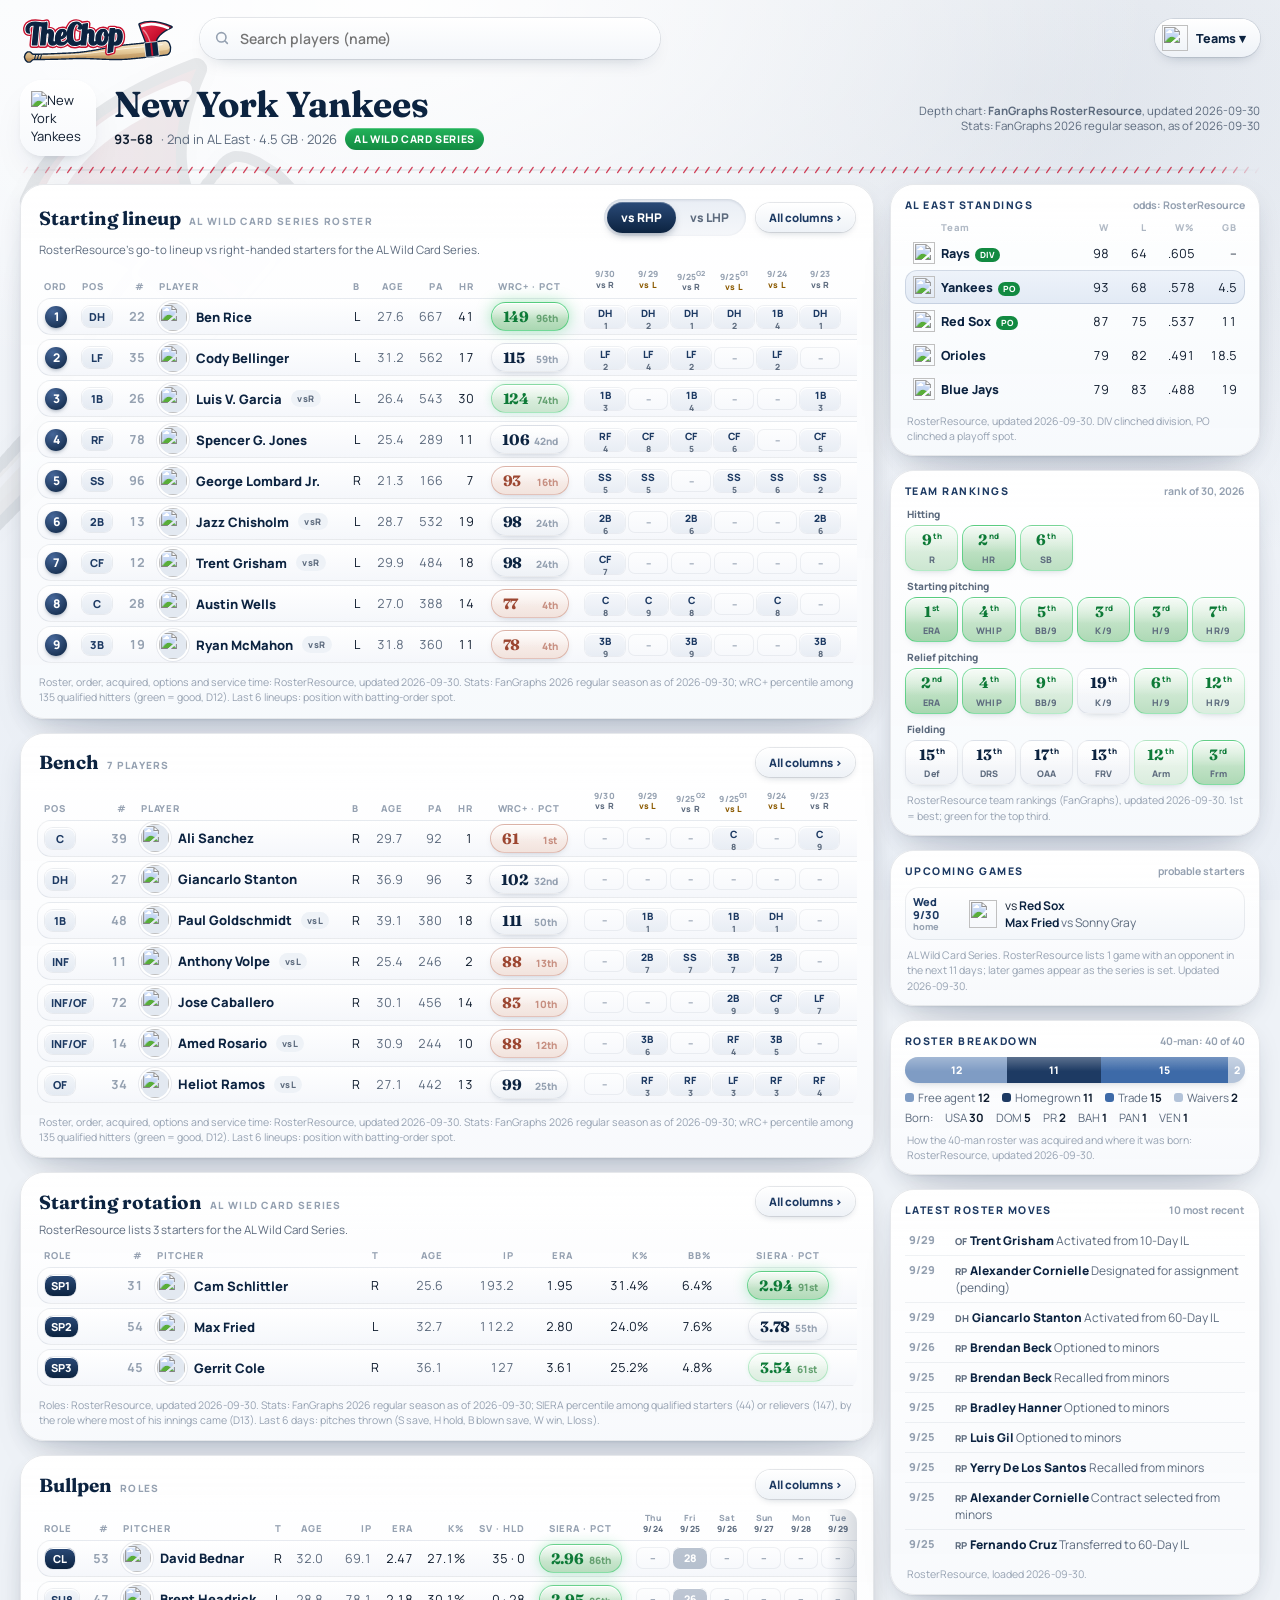
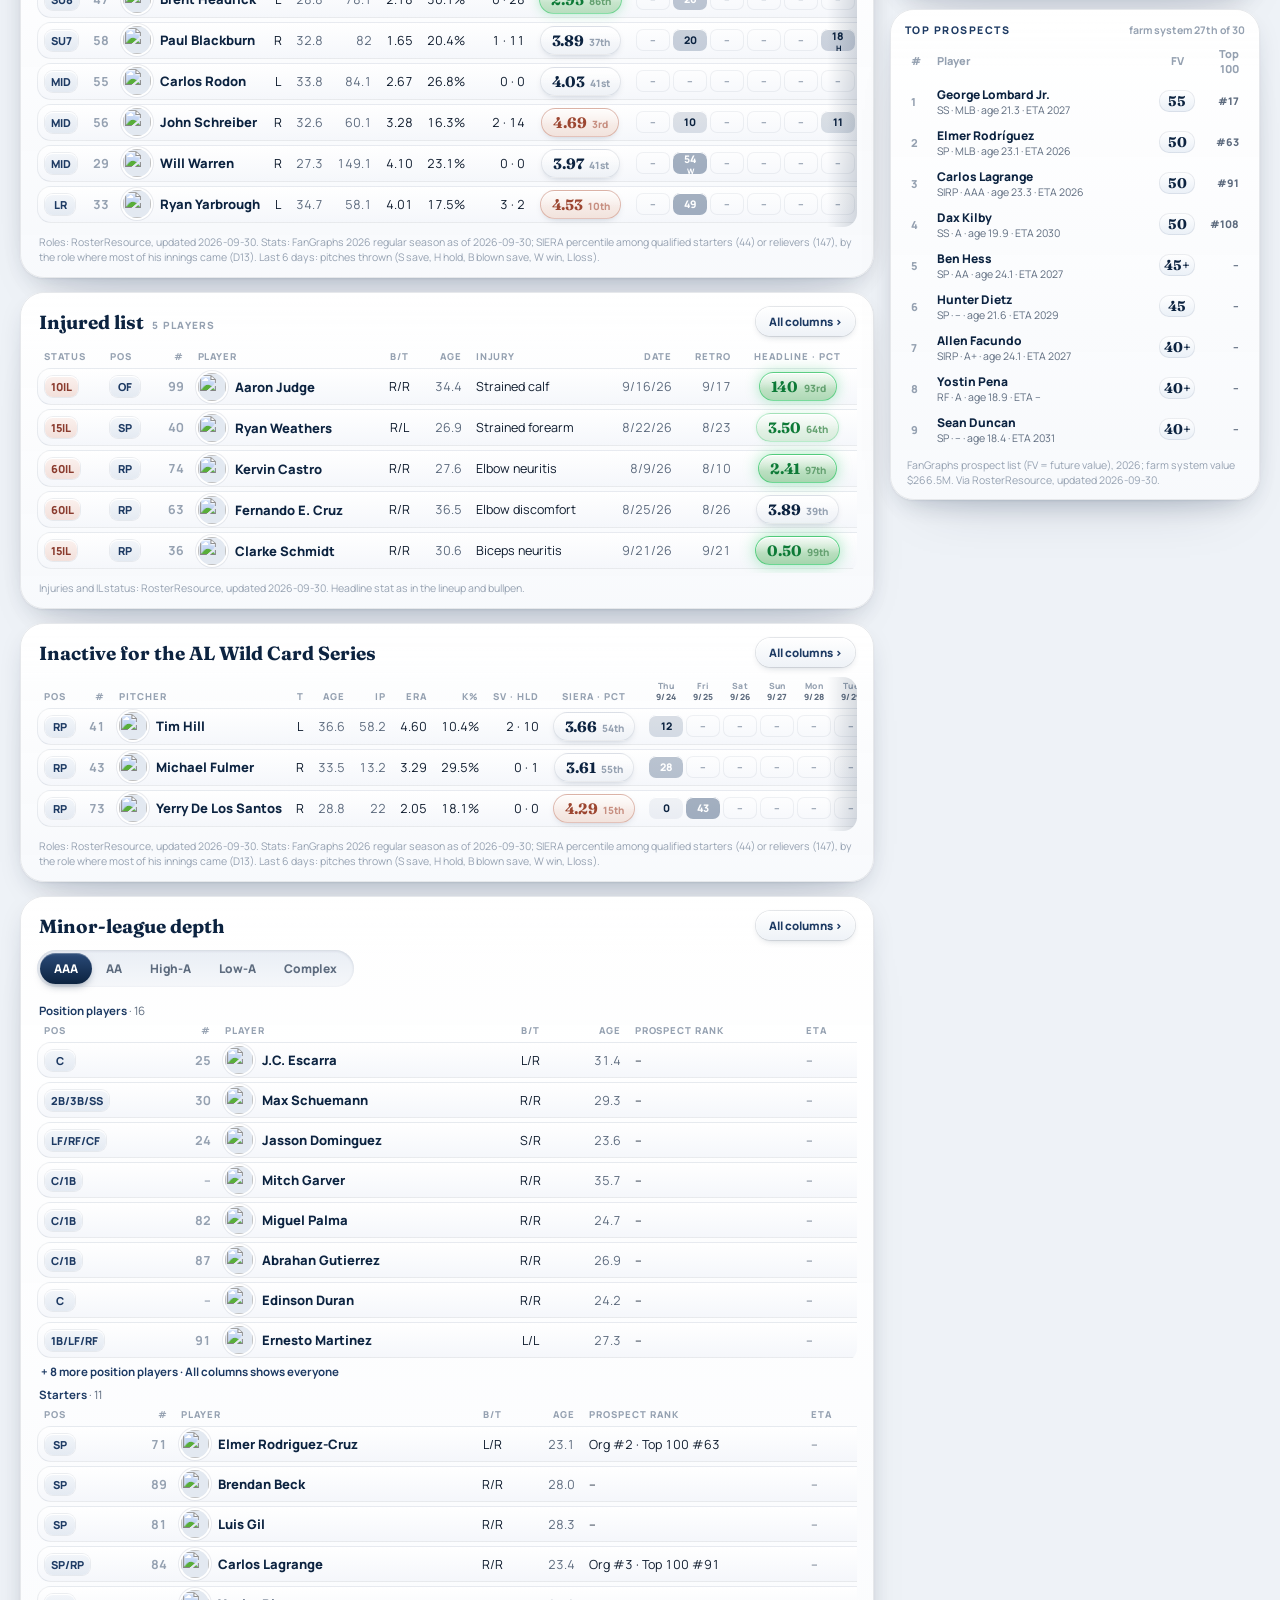
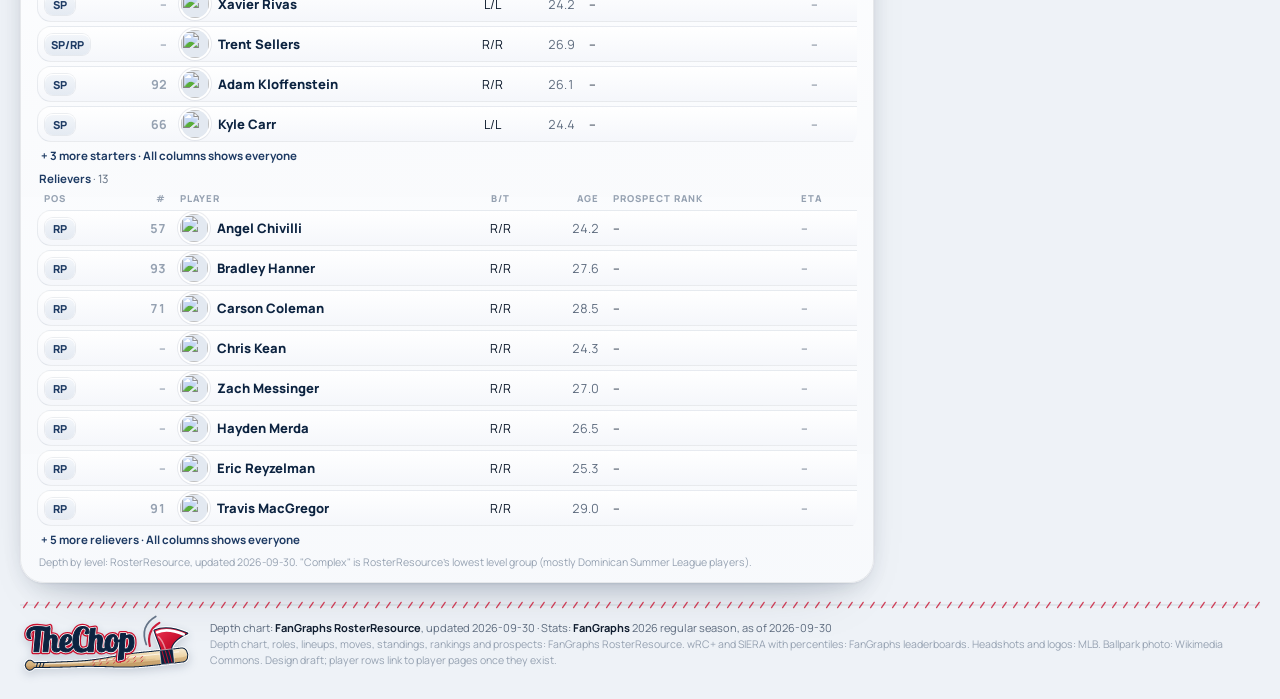
==== commit 1b108adf: "Update from TheChop 9118327: logo watermark, stitching, footer and seal; team-colour background by p" ====
--- a/team.html
+++ b/team.html
@@ -3,10 +3,10 @@
 <title>New York Yankees · TheChop · Team page draft</title><link rel="icon" href="data:image/svg+xml,%3Csvg%20xmlns%3D%22http%3A%2F%2Fwww.w3.org%2F2000%2Fsvg%22%20viewBox%3D%220%200%20100%20100%22%20role%3D%22img%22%20aria-label%3D%22TheChop%22%3E%3Ctitle%3ETheChop%20icon%3A%20bat-tomahawk%3C%2Ftitle%3E%3Crect%20x%3D%221%22%20y%3D%221%22%20width%3D%2298%22%20height%3D%2298%22%20rx%3D%2222%22%20fill%3D%22%230c2340%22%2F%3E%3Crect%20x%3D%225.5%22%20y%3D%225.5%22%20width%3D%2289%22%20height%3D%2289%22%20rx%3D%2218%22%20fill%3D%22none%22%20stroke%3D%22%23c8102e%22%20stroke-width%3D%222.5%22%2F%3E%3Cdefs%3E%3ClinearGradient%20id%3D%22icw%22%20x1%3D%220%22%20y1%3D%220%22%20x2%3D%220%22%20y2%3D%221%22%3E%3Cstop%20offset%3D%220%22%20stop-color%3D%22%23f8ecd2%22%2F%3E%3Cstop%20offset%3D%22.45%22%20stop-color%3D%22%23ead0a0%22%2F%3E%3Cstop%20offset%3D%221%22%20stop-color%3D%22%23c29760%22%2F%3E%3C%2FlinearGradient%3E%3ClinearGradient%20id%3D%22icr%22%20x1%3D%220%22%20y1%3D%220%22%20x2%3D%221%22%20y2%3D%221%22%3E%3Cstop%20offset%3D%220%22%20stop-color%3D%22%23ec3350%22%2F%3E%3Cstop%20offset%3D%22.6%22%20stop-color%3D%22%23c8102e%22%2F%3E%3Cstop%20offset%3D%221%22%20stop-color%3D%22%238f0b20%22%2F%3E%3C%2FlinearGradient%3E%3C%2Fdefs%3E%3Cpath%20d%3D%22M16%2C86%20L14.6%2C83.7%20L14.2%2C82.6%20L14%2C81.6%20L14%2C81.1%20L14.3%2C80.8%20L14.6%2C80.6%20L15.1%2C80.6%20L15.8%2C80.9%20L16.7%2C81.3%20L17.4%2C81.6%20L17.9%2C81.6%20L18.2%2C81.3%20L18.5%2C81.1%20L18.8%2C80.8%20L19.1%2C80.6%20L19.4%2C80.3%20L19.7%2C80.1%20L20%2C79.9%20L20.3%2C79.6%20L20.6%2C79.3%20L20.9%2C79.1%20L21.2%2C78.8%20L21.5%2C78.6%20L21.8%2C78.3%20L22.1%2C78.1%20L22.4%2C77.8%20L22.7%2C77.6%20L23%2C77.3%20L23.3%2C77%20L23.6%2C76.8%20L23.9%2C76.5%20L24.2%2C76.3%20L24.5%2C76%20L24.8%2C75.7%20L25.1%2C75.5%20L25.4%2C75.2%20L25.7%2C75%20L26%2C74.7%20L26.3%2C74.4%20L26.6%2C74.2%20L26.9%2C73.9%20L27.2%2C73.6%20L27.5%2C73.4%20L27.8%2C73.1%20L28.1%2C72.8%20L28.4%2C72.6%20L28.7%2C72.3%20L29%2C72%20L29.3%2C71.8%20L29.6%2C71.5%20L29.9%2C71.2%20L30.3%2C71%20L30.6%2C70.7%20L30.9%2C70.4%20L31.2%2C70.1%20L31.5%2C69.9%20L31.8%2C69.6%20L32.1%2C69.3%20L32.4%2C69.1%20L32.7%2C68.8%20L33%2C68.5%20L33.3%2C68.2%20L33.6%2C68%20L33.9%2C67.7%20L34.3%2C67.4%20L34.6%2C67.2%20L34.9%2C66.9%20L35.2%2C66.6%20L35.5%2C66.3%20L35.8%2C66%20L36.1%2C65.7%20L36.4%2C65.4%20L36.7%2C65.1%20L37%2C64.8%20L37.3%2C64.5%20L37.5%2C64.2%20L37.8%2C63.9%20L38.1%2C63.6%20L38.4%2C63.3%20L38.7%2C63%20L38.9%2C62.7%20L39.2%2C62.3%20L39.5%2C62%20L39.8%2C61.7%20L40%2C61.3%20L40.3%2C61%20L40.6%2C60.7%20L40.8%2C60.3%20L41.1%2C60%20L41.4%2C59.6%20L41.6%2C59.3%20L41.9%2C59%20L42.1%2C58.6%20L42.4%2C58.3%20L42.7%2C57.9%20L42.9%2C57.5%20L43.2%2C57.2%20L43.4%2C56.8%20L43.7%2C56.5%20L43.9%2C56.1%20L44.2%2C55.8%20L44.5%2C55.4%20L44.7%2C55.1%20L45%2C54.7%20L45.2%2C54.3%20L45.5%2C54%20L45.7%2C53.6%20L46%2C53.2%20L46.2%2C52.9%20L46.5%2C52.5%20L46.8%2C52.2%20L47%2C51.8%20L47.3%2C51.4%20L47.5%2C51.1%20L47.8%2C50.7%20L48%2C50.4%20L48.3%2C50%20L48.6%2C49.6%20L48.8%2C49.3%20L49.1%2C48.9%20L49.4%2C48.6%20L49.6%2C48.2%20L49.9%2C47.8%20L50.2%2C47.5%20L50.5%2C47.1%20L50.7%2C46.8%20L51%2C46.4%20L51.3%2C46.1%20L51.6%2C45.8%20L51.9%2C45.4%20L52.1%2C45.1%20L52.4%2C44.7%20L52.7%2C44.4%20L53%2C44%20L53.3%2C43.7%20L53.6%2C43.4%20L53.9%2C43.1%20L54.2%2C42.7%20L54.5%2C42.4%20L54.8%2C42.1%20L55.1%2C41.8%20L55.5%2C41.4%20L55.8%2C41.1%20L56.1%2C40.8%20L56.4%2C40.5%20L56.8%2C40.2%20L57.1%2C39.9%20L57.4%2C39.6%20L57.7%2C39.3%20L58.1%2C38.9%20L58.4%2C38.6%20L58.7%2C38.3%20L59.1%2C38%20L59.4%2C37.7%20L59.7%2C37.4%20L60%2C37.1%20L60.4%2C36.8%20L60.7%2C36.4%20L61%2C36.1%20L61.4%2C35.8%20L61.7%2C35.5%20L62%2C35.2%20L62.3%2C34.8%20L62.7%2C34.5%20L63%2C34.2%20L63.3%2C33.9%20L63.7%2C33.6%20L64%2C33.2%20L64.3%2C32.9%20L64.7%2C32.6%20L65%2C32.3%20L65.3%2C32%20L65.7%2C31.6%20L66%2C31.3%20L66.3%2C31%20L66.7%2C30.7%20L67%2C30.3%20L67.3%2C30%20L67.7%2C29.7%20L68%2C29.3%20L68.3%2C29%20L68.7%2C28.7%20L69%2C28.4%20L69.3%2C28%20L69.7%2C27.7%20L70%2C27.4%20L70.3%2C27%20L70.7%2C26.7%20L71%2C26.4%20L71.3%2C26%20L71.7%2C25.7%20L72%2C25.4%20L72.3%2C25%20L72.7%2C24.7%20L73.1%2C24.5%20L73.7%2C24.3%20L74.4%2C24.4%20L75.4%2C24.7%20L76.7%2C25.4%20L80%2C28%20L80%2C28%20L82.6%2C31.3%20L83.3%2C32.6%20L83.6%2C33.6%20L83.6%2C34.4%20L83.5%2C34.9%20L83.3%2C35.3%20L82.9%2C35.7%20L82.6%2C36%20L82.2%2C36.4%20L81.9%2C36.7%20L81.5%2C37%20L81.2%2C37.4%20L80.9%2C37.7%20L80.5%2C38%20L80.2%2C38.4%20L79.9%2C38.7%20L79.5%2C39.1%20L79.2%2C39.4%20L78.8%2C39.7%20L78.5%2C40.1%20L78.2%2C40.4%20L77.8%2C40.7%20L77.5%2C41%20L77.1%2C41.4%20L76.8%2C41.7%20L76.5%2C42%20L76.1%2C42.4%20L75.8%2C42.7%20L75.5%2C43%20L75.1%2C43.4%20L74.8%2C43.7%20L74.4%2C44%20L74.1%2C44.3%20L73.8%2C44.7%20L73.4%2C45%20L73.1%2C45.3%20L72.8%2C45.6%20L72.4%2C46%20L72.1%2C46.3%20L71.8%2C46.6%20L71.4%2C46.9%20L71.1%2C47.2%20L70.8%2C47.6%20L70.4%2C47.9%20L70.1%2C48.2%20L69.8%2C48.5%20L69.4%2C48.8%20L69.1%2C49.2%20L68.8%2C49.5%20L68.4%2C49.8%20L68.1%2C50.1%20L67.8%2C50.4%20L67.4%2C50.8%20L67.1%2C51.1%20L66.8%2C51.4%20L66.4%2C51.7%20L66.1%2C52%20L65.8%2C52.3%20L65.4%2C52.6%20L65.1%2C52.9%20L64.7%2C53.2%20L64.4%2C53.5%20L64%2C53.8%20L63.7%2C54.1%20L63.3%2C54.4%20L63%2C54.7%20L62.6%2C54.9%20L62.3%2C55.2%20L61.9%2C55.5%20L61.5%2C55.7%20L61.2%2C56%20L60.8%2C56.3%20L60.4%2C56.5%20L60%2C56.8%20L59.7%2C57%20L59.3%2C57.3%20L58.9%2C57.5%20L58.5%2C57.8%20L58.2%2C58%20L57.8%2C58.3%20L57.4%2C58.5%20L57%2C58.8%20L56.6%2C59%20L56.2%2C59.2%20L55.9%2C59.5%20L55.5%2C59.7%20L55.1%2C59.9%20L54.7%2C60.2%20L54.3%2C60.4%20L53.9%2C60.6%20L53.5%2C60.9%20L53.1%2C61.1%20L52.8%2C61.3%20L52.4%2C61.5%20L52%2C61.8%20L51.6%2C62%20L51.2%2C62.2%20L50.8%2C62.4%20L50.4%2C62.7%20L50.1%2C62.9%20L49.7%2C63.1%20L49.3%2C63.3%20L48.9%2C63.5%20L48.5%2C63.8%20L48.1%2C64%20L47.8%2C64.2%20L47.4%2C64.4%20L47%2C64.7%20L46.6%2C64.9%20L46.3%2C65.1%20L45.9%2C65.3%20L45.5%2C65.6%20L45.1%2C65.8%20L44.8%2C66%20L44.4%2C66.2%20L44%2C66.5%20L43.7%2C66.7%20L43.3%2C66.9%20L43%2C67.2%20L42.6%2C67.4%20L42.3%2C67.7%20L41.9%2C67.9%20L41.6%2C68.1%20L41.2%2C68.4%20L40.9%2C68.6%20L40.5%2C68.9%20L40.2%2C69.1%20L39.9%2C69.4%20L39.5%2C69.7%20L39.2%2C69.9%20L38.9%2C70.2%20L38.5%2C70.5%20L38.2%2C70.7%20L37.9%2C71%20L37.6%2C71.3%20L37.3%2C71.5%20L37%2C71.8%20L36.6%2C72.1%20L36.3%2C72.3%20L36%2C72.6%20L35.7%2C72.9%20L35.4%2C73.1%20L35.1%2C73.4%20L34.7%2C73.7%20L34.4%2C73.9%20L34.1%2C74.2%20L33.8%2C74.5%20L33.5%2C74.7%20L33.2%2C75%20L32.9%2C75.3%20L32.5%2C75.5%20L32.2%2C75.8%20L31.9%2C76%20L31.6%2C76.3%20L31.3%2C76.5%20L31%2C76.8%20L30.6%2C77.1%20L30.3%2C77.3%20L30%2C77.6%20L29.7%2C77.8%20L29.4%2C78.1%20L29.1%2C78.3%20L28.8%2C78.6%20L28.5%2C78.8%20L28.1%2C79.1%20L27.8%2C79.4%20L27.5%2C79.6%20L27.2%2C79.9%20L26.9%2C80.1%20L26.6%2C80.4%20L26.3%2C80.6%20L26%2C80.9%20L25.6%2C81.1%20L25.3%2C81.4%20L25%2C81.6%20L24.7%2C81.9%20L24.4%2C82.1%20L24.1%2C82.4%20L23.8%2C82.6%20L23.5%2C82.9%20L23.2%2C83.1%20L22.9%2C83.3%20L22.6%2C83.6%20L22.3%2C83.8%20L21.9%2C84.1%20L21.6%2C84.3%20L21.3%2C84.6%20L21%2C84.8%20L20.7%2C85.1%20L20.6%2C85.6%20L20.8%2C86.3%20L21%2C87.2%20L21.1%2C88%20L21%2C88.5%20L20.7%2C88.8%20L20.4%2C89%20L19.8%2C88.9%20L19%2C88.5%20L18%2C87.9%20L16%2C86Z%22%20fill%3D%22%23ffffff%22%20stroke%3D%22%23ffffff%22%20stroke-width%3D%226.8%22%20stroke-linejoin%3D%22round%22%2F%3E%3Cpath%20transform%3D%22translate%2866.6%2C41.2%29%20rotate%28-43.9%29%22%20d%3D%22M-6%2C-5.5%20C-6%2C-10.5%20-9.6%2C-18.6%20-10.2%2C-29.1%20Q4.1%2C-33.6%2024.5%2C-22.2%20C12.2%2C-18.6%206%2C-12%206%2C-5.5%20Z%22%20fill%3D%22%23ffffff%22%20stroke%3D%22%23ffffff%22%20stroke-width%3D%226.8%22%20stroke-linejoin%3D%22round%22%2F%3E%3Cpath%20d%3D%22M16%2C86%20L14.6%2C83.7%20L14.2%2C82.6%20L14%2C81.6%20L14%2C81.1%20L14.3%2C80.8%20L14.6%2C80.6%20L15.1%2C80.6%20L15.8%2C80.9%20L16.7%2C81.3%20L17.4%2C81.6%20L17.9%2C81.6%20L18.2%2C81.3%20L18.5%2C81.1%20L18.8%2C80.8%20L19.1%2C80.6%20L19.4%2C80.3%20L19.7%2C80.1%20L20%2C79.9%20L20.3%2C79.6%20L20.6%2C79.3%20L20.9%2C79.1%20L21.2%2C78.8%20L21.5%2C78.6%20L21.8%2C78.3%20L22.1%2C78.1%20L22.4%2C77.8%20L22.7%2C77.6%20L23%2C77.3%20L23.3%2C77%20L23.6%2C76.8%20L23.9%2C76.5%20L24.2%2C76.3%20L24.5%2C76%20L24.8%2C75.7%20L25.1%2C75.5%20L25.4%2C75.2%20L25.7%2C75%20L26%2C74.7%20L26.3%2C74.4%20L26.6%2C74.2%20L26.9%2C73.9%20L27.2%2C73.6%20L27.5%2C73.4%20L27.8%2C73.1%20L28.1%2C72.8%20L28.4%2C72.6%20L28.7%2C72.3%20L29%2C72%20L29.3%2C71.8%20L29.6%2C71.5%20L29.9%2C71.2%20L30.3%2C71%20L30.6%2C70.7%20L30.9%2C70.4%20L31.2%2C70.1%20L31.5%2C69.9%20L31.8%2C69.6%20L32.1%2C69.3%20L32.4%2C69.1%20L32.7%2C68.8%20L33%2C68.5%20L33.3%2C68.2%20L33.6%2C68%20L33.9%2C67.7%20L34.3%2C67.4%20L34.6%2C67.2%20L34.9%2C66.9%20L35.2%2C66.6%20L35.5%2C66.3%20L35.8%2C66%20L36.1%2C65.7%20L36.4%2C65.4%20L36.7%2C65.1%20L37%2C64.8%20L37.3%2C64.5%20L37.5%2C64.2%20L37.8%2C63.9%20L38.1%2C63.6%20L38.4%2C63.3%20L38.7%2C63%20L38.9%2C62.7%20L39.2%2C62.3%20L39.5%2C62%20L39.8%2C61.7%20L40%2C61.3%20L40.3%2C61%20L40.6%2C60.7%20L40.8%2C60.3%20L41.1%2C60%20L41.4%2C59.6%20L41.6%2C59.3%20L41.9%2C59%20L42.1%2C58.6%20L42.4%2C58.3%20L42.7%2C57.9%20L42.9%2C57.5%20L43.2%2C57.2%20L43.4%2C56.8%20L43.7%2C56.5%20L43.9%2C56.1%20L44.2%2C55.8%20L44.5%2C55.4%20L44.7%2C55.1%20L45%2C54.7%20L45.2%2C54.3%20L45.5%2C54%20L45.7%2C53.6%20L46%2C53.2%20L46.2%2C52.9%20L46.5%2C52.5%20L46.8%2C52.2%20L47%2C51.8%20L47.3%2C51.4%20L47.5%2C51.1%20L47.8%2C50.7%20L48%2C50.4%20L48.3%2C50%20L48.6%2C49.6%20L48.8%2C49.3%20L49.1%2C48.9%20L49.4%2C48.6%20L49.6%2C48.2%20L49.9%2C47.8%20L50.2%2C47.5%20L50.5%2C47.1%20L50.7%2C46.8%20L51%2C46.4%20L51.3%2C46.1%20L51.6%2C45.8%20L51.9%2C45.4%20L52.1%2C45.1%20L52.4%2C44.7%20L52.7%2C44.4%20L53%2C44%20L53.3%2C43.7%20L53.6%2C43.4%20L53.9%2C43.1%20L54.2%2C42.7%20L54.5%2C42.4%20L54.8%2C42.1%20L55.1%2C41.8%20L55.5%2C41.4%20L55.8%2C41.1%20L56.1%2C40.8%20L56.4%2C40.5%20L56.8%2C40.2%20L57.1%2C39.9%20L57.4%2C39.6%20L57.7%2C39.3%20L58.1%2C38.9%20L58.4%2C38.6%20L58.7%2C38.3%20L59.1%2C38%20L59.4%2C37.7%20L59.7%2C37.4%20L60%2C37.1%20L60.4%2C36.8%20L60.7%2C36.4%20L61%2C36.1%20L61.4%2C35.8%20L61.7%2C35.5%20L62%2C35.2%20L62.3%2C34.8%20L62.7%2C34.5%20L63%2C34.2%20L63.3%2C33.9%20L63.7%2C33.6%20L64%2C33.2%20L64.3%2C32.9%20L64.7%2C32.6%20L65%2C32.3%20L65.3%2C32%20L65.7%2C31.6%20L66%2C31.3%20L66.3%2C31%20L66.7%2C30.7%20L67%2C30.3%20L67.3%2C30%20L67.7%2C29.7%20L68%2C29.3%20L68.3%2C29%20L68.7%2C28.7%20L69%2C28.4%20L69.3%2C28%20L69.7%2C27.7%20L70%2C27.4%20L70.3%2C27%20L70.7%2C26.7%20L71%2C26.4%20L71.3%2C26%20L71.7%2C25.7%20L72%2C25.4%20L72.3%2C25%20L72.7%2C24.7%20L73.1%2C24.5%20L73.7%2C24.3%20L74.4%2C24.4%20L75.4%2C24.7%20L76.7%2C25.4%20L80%2C28%20L80%2C28%20L82.6%2C31.3%20L83.3%2C32.6%20L83.6%2C33.6%20L83.6%2C34.4%20L83.5%2C34.9%20L83.3%2C35.3%20L82.9%2C35.7%20L82.6%2C36%20L82.2%2C36.4%20L81.9%2C36.7%20L81.5%2C37%20L81.2%2C37.4%20L80.9%2C37.7%20L80.5%2C38%20L80.2%2C38.4%20L79.9%2C38.7%20L79.5%2C39.1%20L79.2%2C39.4%20L78.8%2C39.7%20L78.5%2C40.1%20L78.2%2C40.4%20L77.8%2C40.7%20L77.5%2C41%20L77.1%2C41.4%20L76.8%2C41.7%20L76.5%2C42%20L76.1%2C42.4%20L75.8%2C42.7%20L75.5%2C43%20L75.1%2C43.4%20L74.8%2C43.7%20L74.4%2C44%20L74.1%2C44.3%20L73.8%2C44.7%20L73.4%2C45%20L73.1%2C45.3%20L72.8%2C45.6%20L72.4%2C46%20L72.1%2C46.3%20L71.8%2C46.6%20L71.4%2C46.9%20L71.1%2C47.2%20L70.8%2C47.6%20L70.4%2C47.9%20L70.1%2C48.2%20L69.8%2C48.5%20L69.4%2C48.8%20L69.1%2C49.2%20L68.8%2C49.5%20L68.4%2C49.8%20L68.1%2C50.1%20L67.8%2C50.4%20L67.4%2C50.8%20L67.1%2C51.1%20L66.8%2C51.4%20L66.4%2C51.7%20L66.1%2C52%20L65.8%2C52.3%20L65.4%2C52.6%20L65.1%2C52.9%20L64.7%2C53.2%20L64.4%2C53.5%20L64%2C53.8%20L63.7%2C54.1%20L63.3%2C54.4%20L63%2C54.7%20L62.6%2C54.9%20L62.3%2C55.2%20L61.9%2C55.5%20L61.5%2C55.7%20L61.2%2C56%20L60.8%2C56.3%20L60.4%2C56.5%20L60%2C56.8%20L59.7%2C57%20L59.3%2C57.3%20L58.9%2C57.5%20L58.5%2C57.8%20L58.2%2C58%20L57.8%2C58.3%20L57.4%2C58.5%20L57%2C58.8%20L56.6%2C59%20L56.2%2C59.2%20L55.9%2C59.5%20L55.5%2C59.7%20L55.1%2C59.9%20L54.7%2C60.2%20L54.3%2C60.4%20L53.9%2C60.6%20L53.5%2C60.9%20L53.1%2C61.1%20L52.8%2C61.3%20L52.4%2C61.5%20L52%2C61.8%20L51.6%2C62%20L51.2%2C62.2%20L50.8%2C62.4%20L50.4%2C62.7%20L50.1%2C62.9%20L49.7%2C63.1%20L49.3%2C63.3%20L48.9%2C63.5%20L48.5%2C63.8%20L48.1%2C64%20L47.8%2C64.2%20L47.4%2C64.4%20L47%2C64.7%20L46.6%2C64.9%20L46.3%2C65.1%20L45.9%2C65.3%20L45.5%2C65.6%20L45.1%2C65.8%20L44.8%2C66%20L44.4%2C66.2%20L44%2C66.5%20L43.7%2C66.7%20L43.3%2C66.9%20L43%2C67.2%20L42.6%2C67.4%20L42.3%2C67.7%20L41.9%2C67.9%20L41.6%2C68.1%20L41.2%2C68.4%20L40.9%2C68.6%20L40.5%2C68.9%20L40.2%2C69.1%20L39.9%2C69.4%20L39.5%2C69.7%20L39.2%2C69.9%20L38.9%2C70.2%20L38.5%2C70.5%20L38.2%2C70.7%20L37.9%2C71%20L37.6%2C71.3%20L37.3%2C71.5%20L37%2C71.8%20L36.6%2C72.1%20L36.3%2C72.3%20L36%2C72.6%20L35.7%2C72.9%20L35.4%2C73.1%20L35.1%2C73.4%20L34.7%2C73.7%20L34.4%2C73.9%20L34.1%2C74.2%20L33.8%2C74.5%20L33.5%2C74.7%20L33.2%2C75%20L32.9%2C75.3%20L32.5%2C75.5%20L32.2%2C75.8%20L31.9%2C76%20L31.6%2C76.3%20L31.3%2C76.5%20L31%2C76.8%20L30.6%2C77.1%20L30.3%2C77.3%20L30%2C77.6%20L29.7%2C77.8%20L29.4%2C78.1%20L29.1%2C78.3%20L28.8%2C78.6%20L28.5%2C78.8%20L28.1%2C79.1%20L27.8%2C79.4%20L27.5%2C79.6%20L27.2%2C79.9%20L26.9%2C80.1%20L26.6%2C80.4%20L26.3%2C80.6%20L26%2C80.9%20L25.6%2C81.1%20L25.3%2C81.4%20L25%2C81.6%20L24.7%2C81.9%20L24.4%2C82.1%20L24.1%2C82.4%20L23.8%2C82.6%20L23.5%2C82.9%20L23.2%2C83.1%20L22.9%2C83.3%20L22.6%2C83.6%20L22.3%2C83.8%20L21.9%2C84.1%20L21.6%2C84.3%20L21.3%2C84.6%20L21%2C84.8%20L20.7%2C85.1%20L20.6%2C85.6%20L20.8%2C86.3%20L21%2C87.2%20L21.1%2C88%20L21%2C88.5%20L20.7%2C88.8%20L20.4%2C89%20L19.8%2C88.9%20L19%2C88.5%20L18%2C87.9%20L16%2C86Z%22%20fill%3D%22%230c2340%22%20stroke%3D%22%230c2340%22%20stroke-width%3D%223.6%22%20stroke-linejoin%3D%22round%22%2F%3E%3Cpath%20transform%3D%22translate%2866.6%2C41.2%29%20rotate%28-43.9%29%22%20d%3D%22M-6%2C-5.5%20C-6%2C-10.5%20-9.6%2C-18.6%20-10.2%2C-29.1%20Q4.1%2C-33.6%2024.5%2C-22.2%20C12.2%2C-18.6%206%2C-12%206%2C-5.5%20Z%22%20fill%3D%22%230c2340%22%20stroke%3D%22%230c2340%22%20stroke-width%3D%223.6%22%20stroke-linejoin%3D%22round%22%2F%3E%3Cpath%20d%3D%22M16%2C86%20L14.6%2C83.7%20L14.2%2C82.6%20L14%2C81.6%20L14%2C81.1%20L14.3%2C80.8%20L14.6%2C80.6%20L15.1%2C80.6%20L15.8%2C80.9%20L16.7%2C81.3%20L17.4%2C81.6%20L17.9%2C81.6%20L18.2%2C81.3%20L18.5%2C81.1%20L18.8%2C80.8%20L19.1%2C80.6%20L19.4%2C80.3%20L19.7%2C80.1%20L20%2C79.9%20L20.3%2C79.6%20L20.6%2C79.3%20L20.9%2C79.1%20L21.2%2C78.8%20L21.5%2C78.6%20L21.8%2C78.3%20L22.1%2C78.1%20L22.4%2C77.8%20L22.7%2C77.6%20L23%2C77.3%20L23.3%2C77%20L23.6%2C76.8%20L23.9%2C76.5%20L24.2%2C76.3%20L24.5%2C76%20L24.8%2C75.7%20L25.1%2C75.5%20L25.4%2C75.2%20L25.7%2C75%20L26%2C74.7%20L26.3%2C74.4%20L26.6%2C74.2%20L26.9%2C73.9%20L27.2%2C73.6%20L27.5%2C73.4%20L27.8%2C73.1%20L28.1%2C72.8%20L28.4%2C72.6%20L28.7%2C72.3%20L29%2C72%20L29.3%2C71.8%20L29.6%2C71.5%20L29.9%2C71.2%20L30.3%2C71%20L30.6%2C70.7%20L30.9%2C70.4%20L31.2%2C70.1%20L31.5%2C69.9%20L31.8%2C69.6%20L32.1%2C69.3%20L32.4%2C69.1%20L32.7%2C68.8%20L33%2C68.5%20L33.3%2C68.2%20L33.6%2C68%20L33.9%2C67.7%20L34.3%2C67.4%20L34.6%2C67.2%20L34.9%2C66.9%20L35.2%2C66.6%20L35.5%2C66.3%20L35.8%2C66%20L36.1%2C65.7%20L36.4%2C65.4%20L36.7%2C65.1%20L37%2C64.8%20L37.3%2C64.5%20L37.5%2C64.2%20L37.8%2C63.9%20L38.1%2C63.6%20L38.4%2C63.3%20L38.7%2C63%20L38.9%2C62.7%20L39.2%2C62.3%20L39.5%2C62%20L39.8%2C61.7%20L40%2C61.3%20L40.3%2C61%20L40.6%2C60.7%20L40.8%2C60.3%20L41.1%2C60%20L41.4%2C59.6%20L41.6%2C59.3%20L41.9%2C59%20L42.1%2C58.6%20L42.4%2C58.3%20L42.7%2C57.9%20L42.9%2C57.5%20L43.2%2C57.2%20L43.4%2C56.8%20L43.7%2C56.5%20L43.9%2C56.1%20L44.2%2C55.8%20L44.5%2C55.4%20L44.7%2C55.1%20L45%2C54.7%20L45.2%2C54.3%20L45.5%2C54%20L45.7%2C53.6%20L46%2C53.2%20L46.2%2C52.9%20L46.5%2C52.5%20L46.8%2C52.2%20L47%2C51.8%20L47.3%2C51.4%20L47.5%2C51.1%20L47.8%2C50.7%20L48%2C50.4%20L48.3%2C50%20L48.6%2C49.6%20L48.8%2C49.3%20L49.1%2C48.9%20L49.4%2C48.6%20L49.6%2C48.2%20L49.9%2C47.8%20L50.2%2C47.5%20L50.5%2C47.1%20L50.7%2C46.8%20L51%2C46.4%20L51.3%2C46.1%20L51.6%2C45.8%20L51.9%2C45.4%20L52.1%2C45.1%20L52.4%2C44.7%20L52.7%2C44.4%20L53%2C44%20L53.3%2C43.7%20L53.6%2C43.4%20L53.9%2C43.1%20L54.2%2C42.7%20L54.5%2C42.4%20L54.8%2C42.1%20L55.1%2C41.8%20L55.5%2C41.4%20L55.8%2C41.1%20L56.1%2C40.8%20L56.4%2C40.5%20L56.8%2C40.2%20L57.1%2C39.9%20L57.4%2C39.6%20L57.7%2C39.3%20L58.1%2C38.9%20L58.4%2C38.6%20L58.7%2C38.3%20L59.1%2C38%20L59.4%2C37.7%20L59.7%2C37.4%20L60%2C37.1%20L60.4%2C36.8%20L60.7%2C36.4%20L61%2C36.1%20L61.4%2C35.8%20L61.7%2C35.5%20L62%2C35.2%20L62.3%2C34.8%20L62.7%2C34.5%20L63%2C34.2%20L63.3%2C33.9%20L63.7%2C33.6%20L64%2C33.2%20L64.3%2C32.9%20L64.7%2C32.6%20L65%2C32.3%20L65.3%2C32%20L65.7%2C31.6%20L66%2C31.3%20L66.3%2C31%20L66.7%2C30.7%20L67%2C30.3%20L67.3%2C30%20L67.7%2C29.7%20L68%2C29.3%20L68.3%2C29%20L68.7%2C28.7%20L69%2C28.4%20L69.3%2C28%20L69.7%2C27.7%20L70%2C27.4%20L70.3%2C27%20L70.7%2C26.7%20L71%2C26.4%20L71.3%2C26%20L71.7%2C25.7%20L72%2C25.4%20L72.3%2C25%20L72.7%2C24.7%20L73.1%2C24.5%20L73.7%2C24.3%20L74.4%2C24.4%20L75.4%2C24.7%20L76.7%2C25.4%20L80%2C28%20L80%2C28%20L82.6%2C31.3%20L83.3%2C32.6%20L83.6%2C33.6%20L83.6%2C34.4%20L83.5%2C34.9%20L83.3%2C35.3%20L82.9%2C35.7%20L82.6%2C36%20L82.2%2C36.4%20L81.9%2C36.7%20L81.5%2C37%20L81.2%2C37.4%20L80.9%2C37.7%20L80.5%2C38%20L80.2%2C38.4%20L79.9%2C38.7%20L79.5%2C39.1%20L79.2%2C39.4%20L78.8%2C39.7%20L78.5%2C40.1%20L78.2%2C40.4%20L77.8%2C40.7%20L77.5%2C41%20L77.1%2C41.4%20L76.8%2C41.7%20L76.5%2C42%20L76.1%2C42.4%20L75.8%2C42.7%20L75.5%2C43%20L75.1%2C43.4%20L74.8%2C43.7%20L74.4%2C44%20L74.1%2C44.3%20L73.8%2C44.7%20L73.4%2C45%20L73.1%2C45.3%20L72.8%2C45.6%20L72.4%2C46%20L72.1%2C46.3%20L71.8%2C46.6%20L71.4%2C46.9%20L71.1%2C47.2%20L70.8%2C47.6%20L70.4%2C47.9%20L70.1%2C48.2%20L69.8%2C48.5%20L69.4%2C48.8%20L69.1%2C49.2%20L68.8%2C49.5%20L68.4%2C49.8%20L68.1%2C50.1%20L67.8%2C50.4%20L67.4%2C50.8%20L67.1%2C51.1%20L66.8%2C51.4%20L66.4%2C51.7%20L66.1%2C52%20L65.8%2C52.3%20L65.4%2C52.6%20L65.1%2C52.9%20L64.7%2C53.2%20L64.4%2C53.5%20L64%2C53.8%20L63.7%2C54.1%20L63.3%2C54.4%20L63%2C54.7%20L62.6%2C54.9%20L62.3%2C55.2%20L61.9%2C55.5%20L61.5%2C55.7%20L61.2%2C56%20L60.8%2C56.3%20L60.4%2C56.5%20L60%2C56.8%20L59.7%2C57%20L59.3%2C57.3%20L58.9%2C57.5%20L58.5%2C57.8%20L58.2%2C58%20L57.8%2C58.3%20L57.4%2C58.5%20L57%2C58.8%20L56.6%2C59%20L56.2%2C59.2%20L55.9%2C59.5%20L55.5%2C59.7%20L55.1%2C59.9%20L54.7%2C60.2%20L54.3%2C60.4%20L53.9%2C60.6%20L53.5%2C60.9%20L53.1%2C61.1%20L52.8%2C61.3%20L52.4%2C61.5%20L52%2C61.8%20L51.6%2C62%20L51.2%2C62.2%20L50.8%2C62.4%20L50.4%2C62.7%20L50.1%2C62.9%20L49.7%2C63.1%20L49.3%2C63.3%20L48.9%2C63.5%20L48.5%2C63.8%20L48.1%2C64%20L47.8%2C64.2%20L47.4%2C64.4%20L47%2C64.7%20L46.6%2C64.9%20L46.3%2C65.1%20L45.9%2C65.3%20L45.5%2C65.6%20L45.1%2C65.8%20L44.8%2C66%20L44.4%2C66.2%20L44%2C66.5%20L43.7%2C66.7%20L43.3%2C66.9%20L43%2C67.2%20L42.6%2C67.4%20L42.3%2C67.7%20L41.9%2C67.9%20L41.6%2C68.1%20L41.2%2C68.4%20L40.9%2C68.6%20L40.5%2C68.9%20L40.2%2C69.1%20L39.9%2C69.4%20L39.5%2C69.7%20L39.2%2C69.9%20L38.9%2C70.2%20L38.5%2C70.5%20L38.2%2C70.7%20L37.9%2C71%20L37.6%2C71.3%20L37.3%2C71.5%20L37%2C71.8%20L36.6%2C72.1%20L36.3%2C72.3%20L36%2C72.6%20L35.7%2C72.9%20L35.4%2C73.1%20L35.1%2C73.4%20L34.7%2C73.7%20L34.4%2C73.9%20L34.1%2C74.2%20L33.8%2C74.5%20L33.5%2C74.7%20L33.2%2C75%20L32.9%2C75.3%20L32.5%2C75.5%20L32.2%2C75.8%20L31.9%2C76%20L31.6%2C76.3%20L31.3%2C76.5%20L31%2C76.8%20L30.6%2C77.1%20L30.3%2C77.3%20L30%2C77.6%20L29.7%2C77.8%20L29.4%2C78.1%20L29.1%2C78.3%20L28.8%2C78.6%20L28.5%2C78.8%20L28.1%2C79.1%20L27.8%2C79.4%20L27.5%2C79.6%20L27.2%2C79.9%20L26.9%2C80.1%20L26.6%2C80.4%20L26.3%2C80.6%20L26%2C80.9%20L25.6%2C81.1%20L25.3%2C81.4%20L25%2C81.6%20L24.7%2C81.9%20L24.4%2C82.1%20L24.1%2C82.4%20L23.8%2C82.6%20L23.5%2C82.9%20L23.2%2C83.1%20L22.9%2C83.3%20L22.6%2C83.6%20L22.3%2C83.8%20L21.9%2C84.1%20L21.6%2C84.3%20L21.3%2C84.6%20L21%2C84.8%20L20.7%2C85.1%20L20.6%2C85.6%20L20.8%2C86.3%20L21%2C87.2%20L21.1%2C88%20L21%2C88.5%20L20.7%2C88.8%20L20.4%2C89%20L19.8%2C88.9%20L19%2C88.5%20L18%2C87.9%20L16%2C86Z%22%20fill%3D%22url%28%23icw%29%22%2F%3E%3Cpath%20d%3D%22M16%2C86%20L16.9%2C86.5%20L17.4%2C86.6%20L17.9%2C86.5%20L18.3%2C86.4%20L18.6%2C86.2%20L18.9%2C85.9%20L19.2%2C85.6%20L19.3%2C85.2%20L19.4%2C84.7%20L19.6%2C84.3%20L19.8%2C83.9%20L20.1%2C83.7%20L20.4%2C83.4%20L20.7%2C83.2%20L21%2C83%20L21.3%2C82.7%20L21.6%2C82.5%20L21.9%2C82.2%20L22.2%2C82%20L22.5%2C81.7%20L22.8%2C81.5%20L23.2%2C81.2%20L23.5%2C81%20L23.8%2C80.7%20L24.1%2C80.5%20L24.4%2C80.2%20L24.7%2C80%20L25%2C79.7%20L25.3%2C79.5%20L25.6%2C79.2%20L25.9%2C78.9%20L26.2%2C78.7%20L26.5%2C78.4%20L26.8%2C78.2%20L27.2%2C77.9%20L27.5%2C77.7%20L27.8%2C77.4%20L28.1%2C77.2%20L28.4%2C76.9%20L28.7%2C76.6%20L29%2C76.4%20L29.3%2C76.1%20L29.6%2C75.9%20L29.9%2C75.6%20L30.3%2C75.3%20L30.6%2C75.1%20L30.9%2C74.8%20L31.2%2C74.6%20L31.5%2C74.3%20L31.8%2C74%20L32.1%2C73.8%20L32.4%2C73.5%20L32.7%2C73.2%20L33.1%2C73%20L33.4%2C72.7%20L33.7%2C72.4%20L34%2C72.2%20L34.3%2C71.9%20L34.6%2C71.6%20L34.9%2C71.4%20L35.3%2C71.1%20L35.6%2C70.8%20L35.9%2C70.6%20L36.2%2C70.3%20L36.5%2C70%20L36.8%2C69.7%20L37.1%2C69.5%20L37.5%2C69.2%20L37.8%2C68.9%20L38.1%2C68.7%20L38.4%2C68.4%20L38.7%2C68.1%20L39%2C67.8%20L39.4%2C67.6%20L39.7%2C67.3%20L40%2C67%20L40.3%2C66.8%20L40.7%2C66.5%20L41%2C66.2%20L41.3%2C66%20L41.7%2C65.7%20L42%2C65.4%20L42.3%2C65.2%20L42.7%2C64.9%20L43%2C64.7%20L43.3%2C64.4%20L43.7%2C64.1%20L44%2C63.9%20L44.3%2C63.6%20L44.7%2C63.3%20L45%2C63.1%20L45.3%2C62.8%20L45.7%2C62.5%20L46%2C62.3%20L46.4%2C62%20L46.7%2C61.7%20L47%2C61.5%20L47.4%2C61.2%20L47.7%2C60.9%20L48.1%2C60.7%20L48.4%2C60.4%20L48.8%2C60.1%20L49.1%2C59.9%20L49.4%2C59.6%20L49.8%2C59.3%20L50.1%2C59.1%20L50.5%2C58.8%20L50.8%2C58.5%20L51.2%2C58.3%20L51.5%2C58%20L51.9%2C57.7%20L52.2%2C57.4%20L52.5%2C57.2%20L52.9%2C56.9%20L53.2%2C56.6%20L53.6%2C56.4%20L53.9%2C56.1%20L54.3%2C55.8%20L54.6%2C55.5%20L55%2C55.2%20L55.3%2C55%20L55.6%2C54.7%20L56%2C54.4%20L56.3%2C54.1%20L56.7%2C53.8%20L57%2C53.5%20L57.4%2C53.3%20L57.7%2C53%20L58%2C52.7%20L58.4%2C52.4%20L58.7%2C52.1%20L59.1%2C51.8%20L59.4%2C51.5%20L59.7%2C51.2%20L60.1%2C50.9%20L60.4%2C50.6%20L60.8%2C50.3%20L61.1%2C50%20L61.4%2C49.7%20L61.8%2C49.4%20L62.1%2C49.1%20L62.4%2C48.8%20L62.8%2C48.5%20L63.1%2C48.2%20L63.4%2C47.8%20L63.7%2C47.5%20L64.1%2C47.2%20L64.4%2C46.9%20L64.7%2C46.6%20L65.1%2C46.3%20L65.4%2C46%20L65.7%2C45.6%20L66.1%2C45.3%20L66.4%2C45%20L66.7%2C44.7%20L67.1%2C44.4%20L67.4%2C44.1%20L67.7%2C43.7%20L68%2C43.4%20L68.4%2C43.1%20L68.7%2C42.8%20L69%2C42.4%20L69.4%2C42.1%20L69.7%2C41.8%20L70%2C41.5%20L70.4%2C41.2%20L70.7%2C40.8%20L71.1%2C40.5%20L71.4%2C40.2%20L71.7%2C39.9%20L72.1%2C39.5%20L72.4%2C39.2%20L72.7%2C38.9%20L73.1%2C38.5%20L73.4%2C38.2%20L73.7%2C37.9%20L74.1%2C37.6%20L74.4%2C37.2%20L74.7%2C36.9%20L75.1%2C36.6%20L75.4%2C36.2%20L75.8%2C35.9%20L76.1%2C35.6%20L76.4%2C35.2%20L76.8%2C34.9%20L77.1%2C34.6%20L77.4%2C34.2%20L77.8%2C33.9%20L78.1%2C33.6%20L78.5%2C33.2%20L78.8%2C32.9%20L79.1%2C32.6%20L79.5%2C32.2%20L79.8%2C31.9%20L80.1%2C31.5%20L80.4%2C31.1%20L80.6%2C30.6%20L80.7%2C30.1%20L80.7%2C29.4%20L80%2C28%20L80%2C28%20L82.6%2C31.3%20L83.3%2C32.6%20L83.6%2C33.6%20L83.6%2C34.4%20L83.5%2C34.9%20L83.3%2C35.3%20L82.9%2C35.7%20L82.6%2C36%20L82.2%2C36.4%20L81.9%2C36.7%20L81.5%2C37%20L81.2%2C37.4%20L80.9%2C37.7%20L80.5%2C38%20L80.2%2C38.4%20L79.9%2C38.7%20L79.5%2C39.1%20L79.2%2C39.4%20L78.8%2C39.7%20L78.5%2C40.1%20L78.2%2C40.4%20L77.8%2C40.7%20L77.5%2C41%20L77.1%2C41.4%20L76.8%2C41.7%20L76.5%2C42%20L76.1%2C42.4%20L75.8%2C42.7%20L75.5%2C43%20L75.1%2C43.4%20L74.8%2C43.7%20L74.4%2C44%20L74.1%2C44.3%20L73.8%2C44.7%20L73.4%2C45%20L73.1%2C45.3%20L72.8%2C45.6%20L72.4%2C46%20L72.1%2C46.3%20L71.8%2C46.6%20L71.4%2C46.9%20L71.1%2C47.2%20L70.8%2C47.6%20L70.4%2C47.9%20L70.1%2C48.2%20L69.8%2C48.5%20L69.4%2C48.8%20L69.1%2C49.2%20L68.8%2C49.5%20L68.4%2C49.8%20L68.1%2C50.1%20L67.8%2C50.4%20L67.4%2C50.8%20L67.1%2C51.1%20L66.8%2C51.4%20L66.4%2C51.7%20L66.1%2C52%20L65.8%2C52.3%20L65.4%2C52.6%20L65.1%2C52.9%20L64.7%2C53.2%20L64.4%2C53.5%20L64%2C53.8%20L63.7%2C54.1%20L63.3%2C54.4%20L63%2C54.7%20L62.6%2C54.9%20L62.3%2C55.2%20L61.9%2C55.5%20L61.5%2C55.7%20L61.2%2C56%20L60.8%2C56.3%20L60.4%2C56.5%20L60%2C56.8%20L59.7%2C57%20L59.3%2C57.3%20L58.9%2C57.5%20L58.5%2C57.8%20L58.2%2C58%20L57.8%2C58.3%20L57.4%2C58.5%20L57%2C58.8%20L56.6%2C59%20L56.2%2C59.2%20L55.9%2C59.5%20L55.5%2C59.7%20L55.1%2C59.9%20L54.7%2C60.2%20L54.3%2C60.4%20L53.9%2C60.6%20L53.5%2C60.9%20L53.1%2C61.1%20L52.8%2C61.3%20L52.4%2C61.5%20L52%2C61.8%20L51.6%2C62%20L51.2%2C62.2%20L50.8%2C62.4%20L50.4%2C62.7%20L50.1%2C62.9%20L49.7%2C63.1%20L49.3%2C63.3%20L48.9%2C63.5%20L48.5%2C63.8%20L48.1%2C64%20L47.8%2C64.2%20L47.4%2C64.4%20L47%2C64.7%20L46.6%2C64.9%20L46.3%2C65.1%20L45.9%2C65.3%20L45.5%2C65.6%20L45.1%2C65.8%20L44.8%2C66%20L44.4%2C66.2%20L44%2C66.5%20L43.7%2C66.7%20L43.3%2C66.9%20L43%2C67.2%20L42.6%2C67.4%20L42.3%2C67.7%20L41.9%2C67.9%20L41.6%2C68.1%20L41.2%2C68.4%20L40.9%2C68.6%20L40.5%2C68.9%20L40.2%2C69.1%20L39.9%2C69.4%20L39.5%2C69.7%20L39.2%2C69.9%20L38.9%2C70.2%20L38.5%2C70.5%20L38.2%2C70.7%20L37.9%2C71%20L37.6%2C71.3%20L37.3%2C71.5%20L37%2C71.8%20L36.6%2C72.1%20L36.3%2C72.3%20L36%2C72.6%20L35.7%2C72.9%20L35.4%2C73.1%20L35.1%2C73.4%20L34.7%2C73.7%20L34.4%2C73.9%20L34.1%2C74.2%20L33.8%2C74.5%20L33.5%2C74.7%20L33.2%2C75%20L32.9%2C75.3%20L32.5%2C75.5%20L32.2%2C75.8%20L31.9%2C76%20L31.6%2C76.3%20L31.3%2C76.5%20L31%2C76.8%20L30.6%2C77.1%20L30.3%2C77.3%20L30%2C77.6%20L29.7%2C77.8%20L29.4%2C78.1%20L29.1%2C78.3%20L28.8%2C78.6%20L28.5%2C78.8%20L28.1%2C79.1%20L27.8%2C79.4%20L27.5%2C79.6%20L27.2%2C79.9%20L26.9%2C80.1%20L26.6%2C80.4%20L26.3%2C80.6%20L26%2C80.9%20L25.6%2C81.1%20L25.3%2C81.4%20L25%2C81.6%20L24.7%2C81.9%20L24.4%2C82.1%20L24.1%2C82.4%20L23.8%2C82.6%20L23.5%2C82.9%20L23.2%2C83.1%20L22.9%2C83.3%20L22.6%2C83.6%20L22.3%2C83.8%20L21.9%2C84.1%20L21.6%2C84.3%20L21.3%2C84.6%20L21%2C84.8%20L20.7%2C85.1%20L20.6%2C85.6%20L20.8%2C86.3%20L21%2C87.2%20L21.1%2C88%20L21%2C88.5%20L20.7%2C88.8%20L20.4%2C89%20L19.8%2C88.9%20L19%2C88.5%20L18%2C87.9%20L16%2C86Z%22%20fill%3D%22%23a8783f%22%20fill-opacity%3D%22.28%22%2F%3E%3Cpath%20d%3D%22M18.8%2C82.1%20L20.2%2C81%20L21.5%2C79.9%20L22.9%2C78.8%20L24.2%2C77.6%20L25.6%2C76.5%20L26.9%2C75.3%20L28.3%2C74.2%20L29.6%2C73%20L31%2C71.8%20L32.4%2C70.6%20L33.7%2C69.4%20L35.1%2C68.2%20L36.5%2C66.9%20L37.9%2C65.7%20L39.2%2C64.4%20L40.5%2C63%20L41.8%2C61.6%20L43.1%2C60.2%20L44.3%2C58.8%20L45.6%2C57.3%20L46.9%2C55.9%20L48.1%2C54.4%20L49.4%2C52.9%20L50.7%2C51.4%20L52%2C49.9%20L53.3%2C48.5%20L54.7%2C47%20L56.1%2C45.6%20L57.5%2C44.2%20L58.9%2C42.8%20L60.4%2C41.4%20L61.8%2C40%20L63.3%2C38.6%20L64.8%2C37.2%20L66.3%2C35.7%20L67.7%2C34.3%20L69.2%2C32.9%20L70.7%2C31.4%20L72.2%2C29.9%20L73.7%2C28.4%22%20fill%3D%22none%22%20stroke%3D%22%23fff%22%20stroke-opacity%3D%22.75%22%20stroke-width%3D%221.1%22%20stroke-linecap%3D%22round%22%2F%3E%3Cpath%20d%3D%22M21.3%2C84.6%20L19%2C80.7%22%20stroke%3D%22%230c2340%22%20stroke-width%3D%221.2%22%20stroke-linecap%3D%22round%22%2F%3E%3Cpath%20d%3D%22M22.6%2C83.6%20L20.2%2C79.7%22%20stroke%3D%22%230c2340%22%20stroke-width%3D%221.2%22%20stroke-linecap%3D%22round%22%2F%3E%3Cpath%20d%3D%22M23.8%2C82.6%20L21.4%2C78.7%22%20stroke%3D%22%230c2340%22%20stroke-width%3D%221.2%22%20stroke-linecap%3D%22round%22%2F%3E%3Cg%20transform%3D%22translate%2866.6%2C41.2%29%20rotate%28-43.9%29%22%3E%3Cpath%20d%3D%22M-6%2C-5.5%20C-6%2C-10.5%20-9.6%2C-18.6%20-10.2%2C-29.1%20Q4.1%2C-33.6%2024.5%2C-22.2%20C12.2%2C-18.6%206%2C-12%206%2C-5.5%20Z%22%20fill%3D%22url%28%23icr%29%22%2F%3E%3Cpath%20d%3D%22M-7.5%2C-27%20Q4.1%2C-30.6%2020.4%2C-21.6%22%20fill%3D%22none%22%20stroke%3D%22%23ffffff%22%20stroke-width%3D%223%22%20stroke-linecap%3D%22round%22%2F%3E%3Cpath%20d%3D%22M-1.2%2C-9%20Q-3.6%2C-18%20-6.8%2C-22.2%22%20fill%3D%22none%22%20stroke%3D%22%23fff%22%20stroke-opacity%3D%22.5%22%20stroke-width%3D%221.5%22%20stroke-linecap%3D%22round%22%2F%3E%3Crect%20x%3D%22-8.6%22%20y%3D%22-8.4%22%20width%3D%2217.3%22%20height%3D%2216.8%22%20rx%3D%221.2%22%20fill%3D%22%230c2340%22%20stroke%3D%22%23ffffff%22%20stroke-width%3D%220.9%22%2F%3E%3Cpath%20d%3D%22M0%2C-7.2%20L0%2C7.2%22%20stroke%3D%22%23c8102e%22%20stroke-width%3D%222.1%22%2F%3E%3C%2Fg%3E%3C%2Fsvg%3E">
 <link rel="preconnect" href="https://fonts.googleapis.com">
 <link href="https://fonts.googleapis.com/css2?family=Fraunces:opsz,wght@9..144,500;9..144,600;9..144,700&family=Manrope:wght@400;500;600;700;800&display=swap" rel="stylesheet">
-<style>.tclogo{display:inline-flex;align-items:center;flex:none;transition:transform .18s ease,filter .18s ease}.tclogo:hover{transform:translateY(-2px);filter:drop-shadow(0 4px 6px rgba(12,35,64,.25))}.tclogo svg{height:30px;width:auto;display:block}.tclogo .lg-icon{display:none}@media (max-width:820px){.tclogo .lg-full{display:none}.tclogo .lg-icon{display:block}}
+<style>.tclogo{display:inline-flex;align-items:center;flex:none;transition:transform .18s ease,filter .18s ease}.tclogo:hover{transform:translateY(-2px);filter:drop-shadow(0 4px 6px rgba(12,35,64,.25))}.tclogo svg{height:52px;width:auto;display:block}.tclogo .lg-icon{display:none}@media (max-width:820px){.tclogo .lg-full{display:none}.tclogo .lg-icon{display:block}.tclogo svg{height:42px}}
 
 :root{--navy:#0c2340;--navy2:#1d3a63;--ink:#0f1c2e;--mut:#5d6b7e;--faint:#95a1b1;--hair:rgba(12,35,64,.10);
-  --good:#16a34a;--goodk:#0d7a37;--bad:#9b7f76;
+  --good:#16a34a;--goodk:#0d7a37;--bad:#b0583f;--badk:#9c4631;
   --tc:#0c2340;--tc2:#c4ced3;
   --card:linear-gradient(180deg,#ffffff 0%,#f7f9fc 100%);
   --sh:0 1px 0 #fff inset,0 18px 40px -22px rgba(12,35,64,.35),0 3px 10px -4px rgba(12,35,64,.12);}
@@ -130,7 +130,7 @@
 .pill.g{background:linear-gradient(180deg,rgba(255,255,255,.75),rgba(255,255,255,0) 60%),linear-gradient(180deg,color-mix(in oklab,var(--good) calc(var(--i)*16% + 5%),#fff),color-mix(in oklab,var(--good) calc(var(--i)*30% + 12%),#f4f8f6));
   border-color:rgba(34,197,94,calc(.25 + var(--i)*.4));box-shadow:0 1px 0 #fff inset,0 0 calc(4px + var(--i)*12px) rgba(34,197,94,calc(.1 + var(--i)*.3))}
 .pill.g b{color:var(--goodk)}.pill.g small{color:color-mix(in oklab,var(--goodk) 70%,#fff)}
-.pill.b{background:linear-gradient(180deg,#fbfaf9,#efebe9)}.pill.b b{color:#8a6f66}
+.pill.b{background:linear-gradient(180deg,rgba(255,255,255,.7),rgba(255,255,255,0) 60%),linear-gradient(180deg,#fcf6f3,#f2e3dd);border-color:rgba(176,88,63,.35)}.pill.b b{color:var(--badk)}.pill.b small{color:color-mix(in oklab,var(--badk) 60%,#fff)}
 /* last six games chips */
 .l6{display:flex;gap:3px}
 .l6 span{display:inline-grid;place-items:center;width:40px;height:22px;border-radius:7px;font:800 10px Manrope;color:var(--navy2);background:linear-gradient(180deg,#f5f7fb,#e8edf4);box-shadow:0 1px 0 #fff inset,0 0 0 1px rgba(12,35,64,.06)}
@@ -165,7 +165,8 @@
 .chip small{font:800 9px Manrope;color:var(--mut);letter-spacing:.02em}
 .chip.g{background:linear-gradient(180deg,rgba(255,255,255,.75),rgba(255,255,255,0) 60%),linear-gradient(180deg,color-mix(in oklab,var(--good) calc(var(--i)*16% + 5%),#fff),color-mix(in oklab,var(--good) calc(var(--i)*30% + 12%),#f4f8f6));border-color:rgba(34,197,94,calc(.2 + var(--i)*.4))}
 .chip.g b{color:var(--goodk)}
-.chip.b b{color:#8a6f66}
+.chip.b{background:linear-gradient(180deg,rgba(255,255,255,.7),rgba(255,255,255,0) 60%),linear-gradient(180deg,#fcf6f3,#f2e3dd);border-color:rgba(176,88,63,.35)}
+.chip.b b{color:var(--badk)}
 .bd{position:relative;display:flex;height:26px;border-radius:99px;overflow:hidden;box-shadow:inset 0 0 0 1px var(--hair),0 4px 10px -6px rgba(12,35,64,.35)}
 .bd span{display:grid;place-items:center;font:800 10.5px Manrope;color:#fff;background:linear-gradient(180deg,rgba(255,255,255,.28),rgba(255,255,255,0) 55%),var(--c)}
 .leg{position:relative;display:flex;flex-wrap:wrap;gap:4px 12px;margin-top:7px;font-size:11.5px;color:var(--mut)}
@@ -194,7 +195,8 @@
 .bpu span.p.hi{color:#fff}
 .bpu span sup{font-size:7.5px;margin-left:1px}
 .mn .seg{margin-bottom:8px}
-.foot{font-size:10.5px;color:var(--faint);margin-top:16px}
+.foot{position:relative;display:flex;align-items:center;gap:16px;font-size:10.5px;line-height:1.5;color:var(--faint);margin-top:18px;padding-top:14px;background:var(--stitch) 0 0/11px 8px repeat-x}
+.foot .fl{height:58px;width:auto;flex:none;display:block;filter:drop-shadow(0 3px 5px rgba(12,35,64,.18))}.foot b{color:var(--ink)}.foot .fa2{display:block;color:var(--mut);font-size:11px}
 #tip{position:fixed;z-index:60;pointer-events:none;max-width:280px;font-size:12px;line-height:1.4;color:#fff;background:rgba(12,35,64,.95);border-radius:10px;padding:7px 10px;box-shadow:0 10px 24px -10px rgba(0,0,0,.5)}
 #tip[hidden]{display:none}
 /* laptop narrower */
@@ -219,8 +221,17 @@
   td.jn,th.jn{display:none}.nm{gap:7px}.nm img{width:24px;height:24px}
   td.pc,th.pc{display:none}
 }
+
+/* D24: TheChop's mark, quietly: a faint corner watermark, bat-stitching seams and a logo footer */
+:root{--chopmark:url("[data-uri]");--stitch:url("[data-uri]")}
+#bg .chopwm{position:absolute;left:-190px;top:30px;width:600px;height:600px;background:var(--chopmark) center/contain no-repeat;
+  transform:rotate(-6deg);opacity:.10;filter:grayscale(.55) contrast(.9);mix-blend-mode:multiply}
+.hero{position:relative;padding-bottom:14px}
+.hero::after{content:"";position:absolute;left:0;right:0;bottom:-4px;height:8px;background:var(--stitch) 0 0/11px 8px repeat-x;
+  -webkit-mask-image:linear-gradient(90deg,transparent,#000 4%,#000 96%,transparent);mask-image:linear-gradient(90deg,transparent,#000 4%,#000 96%,transparent)}
+@media (max-width:820px){#bg .chopwm{width:420px;height:420px;left:-150px;top:10px;opacity:.07}.foot{flex-direction:column;align-items:flex-start;gap:8px}.foot .fl{height:54px}}
 </style></head><body>
-<div id="bg"><div class="photo"></div><img class="mark" src="https://www.mlbstatic.com/team-logos/147.svg" alt=""></div>
+<div id="bg"><div class="photo"></div><img class="mark" src="https://www.mlbstatic.com/team-logos/147.svg" alt=""><div class="chopwm" aria-hidden="true"></div></div>
 <div id="app">
   <div class="bar">
     <a class="tclogo" href="./" title="TheChop home" aria-label="TheChop home"><svg class="lg-full" xmlns="http://www.w3.org/2000/svg" viewBox="-33.1 -31.5 670.2 223.5" role="img" aria-label="TheChop"><defs><linearGradient id="s3w" x1="0" y1="0" x2="0" y2="1"><stop offset="0" stop-color="#f8ecd2"/><stop offset=".45" stop-color="#ead0a0"/><stop offset="1" stop-color="#c29760"/></linearGradient><linearGradient id="s3r" x1="0" y1="0" x2="1" y2="1"><stop offset="0" stop-color="#ec3350"/><stop offset=".6" stop-color="#c8102e"/><stop offset="1" stop-color="#8f0b20"/></linearGradient></defs><path d="M-11.1,162 L-8.1,151.9 L-5,147.8 L-1.9,144.6 L1.2,142.9 L4.3,142.8 L7.4,142.8 L10.5,143.9 L13.6,146.5 L16.7,149.6 L19.9,152.2 L23,153.3 L26.1,153.2 L29.2,153.2 L32.3,153.1 L35.4,153.1 L38.5,153 L41.6,153 L44.7,152.9 L47.9,152.8 L51,152.8 L54.1,152.7 L57.2,152.6 L60.3,152.5 L63.4,152.4 L66.5,152.3 L69.6,152.3 L72.7,152.2 L75.8,152.1 L78.9,152 L82,151.9 L85.1,151.8 L88.2,151.7 L91.3,151.6 L94.4,151.4 L97.5,151.3 L100.6,151.2 L103.7,151.1 L106.9,151 L110,150.9 L113.1,150.7 L116.2,150.6 L119.3,150.5 L122.4,150.4 L125.5,150.2 L128.6,150.1 L131.7,150 L134.8,149.8 L137.9,149.7 L141,149.5 L144.1,149.4 L147.2,149.3 L150.3,149.1 L153.4,149 L156.5,148.8 L159.6,148.7 L162.7,148.5 L165.8,148.4 L168.9,148.3 L172.1,148.1 L175.2,148 L178.3,147.8 L181.4,147.7 L184.5,147.5 L187.6,147.4 L190.7,147.2 L193.8,147 L196.9,146.9 L200,146.7 L203.1,146.5 L206.2,146.3 L209.3,146.1 L212.4,145.8 L215.5,145.6 L218.6,145.3 L221.7,145 L224.8,144.7 L227.9,144.3 L231,144 L234.1,143.6 L237.2,143.2 L240.3,142.9 L243.4,142.5 L246.4,142 L249.5,141.6 L252.6,141.2 L255.7,140.7 L258.8,140.3 L261.9,139.8 L265,139.3 L268.1,138.8 L271.1,138.3 L274.2,137.8 L277.3,137.3 L280.4,136.8 L283.5,136.3 L286.5,135.7 L289.6,135.2 L292.7,134.7 L295.8,134.1 L298.9,133.5 L301.9,133 L305,132.4 L308.1,131.9 L311.2,131.3 L314.2,130.7 L317.3,130.1 L320.4,129.6 L323.5,129 L326.5,128.4 L329.6,127.8 L332.7,127.3 L335.8,126.7 L338.8,126.1 L341.9,125.5 L345,125 L348,124.4 L351.1,123.8 L354.2,123.3 L357.3,122.7 L360.3,122.2 L363.4,121.6 L366.5,121.1 L369.6,120.5 L372.6,120 L375.7,119.5 L378.8,119 L381.9,118.5 L384.9,118 L388,117.5 L391.1,117 L394.2,116.5 L397.2,116.1 L400.3,115.6 L403.4,115.2 L406.5,114.8 L409.6,114.4 L412.6,114 L415.7,113.6 L418.8,113.2 L421.9,112.8 L425,112.5 L428.1,112.2 L431.2,111.8 L434.3,111.5 L437.4,111.3 L440.5,111 L443.5,110.7 L446.6,110.4 L449.7,110.1 L452.8,109.8 L455.9,109.5 L459,109.1 L462.1,108.8 L465.2,108.5 L468.3,108.2 L471.4,107.9 L474.5,107.6 L477.6,107.3 L480.7,107 L483.8,106.6 L486.9,106.3 L490,106 L493.1,105.7 L496.2,105.3 L499.2,105 L502.3,104.7 L505.4,104.3 L508.5,104 L511.6,103.7 L514.7,103.3 L517.8,103 L520.9,102.6 L524,102.3 L527.1,101.9 L530.2,101.6 L533.3,101.2 L536.4,100.9 L539.5,100.5 L542.6,100.2 L545.7,99.8 L548.8,99.4 L551.8,99.1 L554.9,98.7 L558,98.4 L561.1,98 L564.2,97.6 L567.3,97.2 L570.4,96.9 L573.5,96.5 L576.6,96.1 L579.7,95.7 L582.8,95.4 L585.9,95 L589,94.6 L592.1,94.6 L595.4,95.4 L598.7,97.1 L602.3,100.1 L606,105 L611.1,120 L611.1,120 L610,135.8 L607.5,141.5 L604.8,145.2 L602,147.8 L599,149.4 L595.9,150.1 L592.8,150.5 L589.7,150.9 L586.5,151.3 L583.4,151.7 L580.3,152.1 L577.2,152.5 L574,152.8 L570.9,153.2 L567.8,153.6 L564.6,154 L561.5,154.3 L558.4,154.7 L555.3,155.1 L552.1,155.4 L549,155.8 L545.9,156.2 L542.7,156.5 L539.6,156.9 L536.5,157.2 L533.4,157.6 L530.2,157.9 L527.1,158.3 L524,158.6 L520.9,159 L517.7,159.3 L514.6,159.7 L511.5,160 L508.3,160.3 L505.2,160.7 L502.1,161 L499,161.3 L495.8,161.7 L492.7,162 L489.6,162.3 L486.4,162.7 L483.3,163 L480.2,163.3 L477.1,163.6 L473.9,163.9 L470.8,164.2 L467.7,164.6 L464.6,164.9 L461.4,165.2 L458.3,165.5 L455.2,165.8 L452,166.1 L448.9,166.4 L445.8,166.7 L442.7,167 L439.5,167.3 L436.4,167.6 L433.3,167.8 L430.1,168.1 L427,168.3 L423.9,168.5 L420.7,168.7 L417.6,168.9 L414.5,169.1 L411.3,169.2 L408.2,169.3 L405,169.4 L401.9,169.5 L398.7,169.6 L395.6,169.7 L392.5,169.7 L389.3,169.8 L386.2,169.8 L383,169.8 L379.9,169.8 L376.7,169.8 L373.6,169.8 L370.4,169.8 L367.3,169.7 L364.1,169.7 L361,169.6 L357.8,169.5 L354.7,169.5 L351.5,169.4 L348.4,169.3 L345.2,169.2 L342.1,169.1 L338.9,169 L335.8,168.9 L332.6,168.8 L329.5,168.7 L326.3,168.5 L323.2,168.4 L320,168.3 L316.9,168.1 L313.7,168 L310.6,167.9 L307.4,167.7 L304.3,167.6 L301.2,167.5 L298,167.3 L294.9,167.2 L291.7,167 L288.6,166.9 L285.4,166.8 L282.3,166.6 L279.2,166.5 L276,166.4 L272.9,166.3 L269.7,166.2 L266.6,166.1 L263.5,166 L260.3,165.9 L257.2,165.8 L254.1,165.7 L250.9,165.6 L247.8,165.5 L244.7,165.5 L241.5,165.4 L238.4,165.4 L235.3,165.4 L232.1,165.3 L229,165.3 L225.9,165.3 L222.8,165.3 L219.6,165.4 L216.5,165.4 L213.4,165.5 L210.3,165.5 L207.1,165.6 L204,165.7 L200.9,165.8 L197.8,165.9 L194.7,166 L191.6,166.2 L188.4,166.3 L185.3,166.4 L182.2,166.6 L179.1,166.7 L176,166.8 L172.8,166.9 L169.7,167 L166.6,167.1 L163.5,167.3 L160.4,167.4 L157.3,167.5 L154.1,167.6 L151,167.7 L147.9,167.7 L144.8,167.8 L141.7,167.9 L138.6,168 L135.4,168.1 L132.3,168.2 L129.2,168.3 L126.1,168.3 L123,168.4 L119.8,168.5 L116.7,168.6 L113.6,168.6 L110.5,168.7 L107.4,168.8 L104.3,168.8 L101.1,168.9 L98,168.9 L94.9,169 L91.8,169.1 L88.7,169.1 L85.6,169.2 L82.4,169.2 L79.3,169.3 L76.2,169.3 L73.1,169.4 L70,169.4 L66.9,169.5 L63.7,169.5 L60.6,169.6 L57.5,169.6 L54.4,169.6 L51.3,169.7 L48.2,169.7 L45,169.8 L41.9,169.8 L38.8,169.9 L35.7,169.9 L32.6,169.9 L29.5,170 L26.3,170 L23.2,170.1 L20.1,171.2 L17,173.9 L14,177.1 L10.9,179.7 L7.8,180.9 L4.6,180.9 L1.5,180.9 L-1.6,179.3 L-4.8,176.1 L-7.9,172 L-11.1,162Z" fill="#ffffff" stroke="#ffffff" stroke-width="20" stroke-linejoin="round"/><path transform="translate(533.3,129.4) rotate(-6.5)" d="M-20,-26 C-20,-40.9 -32,-72.5 -39.6,-113.5 Q15.8,-131 95,-86.6 C47.5,-72.5 20,-46.8 20,-26 Z" fill="#ffffff" stroke="#ffffff" stroke-width="20" stroke-linejoin="round"/><path d="M-11.1,162 L-8.1,151.9 L-5,147.8 L-1.9,144.6 L1.2,142.9 L4.3,142.8 L7.4,142.8 L10.5,143.9 L13.6,146.5 L16.7,149.6 L19.9,152.2 L23,153.3 L26.1,153.2 L29.2,153.2 L32.3,153.1 L35.4,153.1 L38.5,153 L41.6,153 L44.7,152.9 L47.9,152.8 L51,152.8 L54.1,152.7 L57.2,152.6 L60.3,152.5 L63.4,152.4 L66.5,152.3 L69.6,152.3 L72.7,152.2 L75.8,152.1 L78.9,152 L82,151.9 L85.1,151.8 L88.2,151.7 L91.3,151.6 L94.4,151.4 L97.5,151.3 L100.6,151.2 L103.7,151.1 L106.9,151 L110,150.9 L113.1,150.7 L116.2,150.6 L119.3,150.5 L122.4,150.4 L125.5,150.2 L128.6,150.1 L131.7,150 L134.8,149.8 L137.9,149.7 L141,149.5 L144.1,149.4 L147.2,149.3 L150.3,149.1 L153.4,149 L156.5,148.8 L159.6,148.7 L162.7,148.5 L165.8,148.4 L168.9,148.3 L172.1,148.1 L175.2,148 L178.3,147.8 L181.4,147.7 L184.5,147.5 L187.6,147.4 L190.7,147.2 L193.8,147 L196.9,146.9 L200,146.7 L203.1,146.5 L206.2,146.3 L209.3,146.1 L212.4,145.8 L215.5,145.6 L218.6,145.3 L221.7,145 L224.8,144.7 L227.9,144.3 L231,144 L234.1,143.6 L237.2,143.2 L240.3,142.9 L243.4,142.5 L246.4,142 L249.5,141.6 L252.6,141.2 L255.7,140.7 L258.8,140.3 L261.9,139.8 L265,139.3 L268.1,138.8 L271.1,138.3 L274.2,137.8 L277.3,137.3 L280.4,136.8 L283.5,136.3 L286.5,135.7 L289.6,135.2 L292.7,134.7 L295.8,134.1 L298.9,133.5 L301.9,133 L305,132.4 L308.1,131.9 L311.2,131.3 L314.2,130.7 L317.3,130.1 L320.4,129.6 L323.5,129 L326.5,128.4 L329.6,127.8 L332.7,127.3 L335.8,126.7 L338.8,126.1 L341.9,125.5 L345,125 L348,124.4 L351.1,123.8 L354.2,123.3 L357.3,122.7 L360.3,122.2 L363.4,121.6 L366.5,121.1 L369.6,120.5 L372.6,120 L375.7,119.5 L378.8,119 L381.9,118.5 L384.9,118 L388,117.5 L391.1,117 L394.2,116.5 L397.2,116.1 L400.3,115.6 L403.4,115.2 L406.5,114.8 L409.6,114.4 L412.6,114 L415.7,113.6 L418.8,113.2 L421.9,112.8 L425,112.5 L428.1,112.2 L431.2,111.8 L434.3,111.5 L437.4,111.3 L440.5,111 L443.5,110.7 L446.6,110.4 L449.7,110.1 L452.8,109.8 L455.9,109.5 L459,109.1 L462.1,108.8 L465.2,108.5 L468.3,108.2 L471.4,107.9 L474.5,107.6 L477.6,107.3 L480.7,107 L483.8,106.6 L486.9,106.3 L490,106 L493.1,105.7 L496.2,105.3 L499.2,105 L502.3,104.7 L505.4,104.3 L508.5,104 L511.6,103.7 L514.7,103.3 L517.8,103 L520.9,102.6 L524,102.3 L527.1,101.9 L530.2,101.6 L533.3,101.2 L536.4,100.9 L539.5,100.5 L542.6,100.2 L545.7,99.8 L548.8,99.4 L551.8,99.1 L554.9,98.7 L558,98.4 L561.1,98 L564.2,97.6 L567.3,97.2 L570.4,96.9 L573.5,96.5 L576.6,96.1 L579.7,95.7 L582.8,95.4 L585.9,95 L589,94.6 L592.1,94.6 L595.4,95.4 L598.7,97.1 L602.3,100.1 L606,105 L611.1,120 L611.1,120 L610,135.8 L607.5,141.5 L604.8,145.2 L602,147.8 L599,149.4 L595.9,150.1 L592.8,150.5 L589.7,150.9 L586.5,151.3 L583.4,151.7 L580.3,152.1 L577.2,152.5 L574,152.8 L570.9,153.2 L567.8,153.6 L564.6,154 L561.5,154.3 L558.4,154.7 L555.3,155.1 L552.1,155.4 L549,155.8 L545.9,156.2 L542.7,156.5 L539.6,156.9 L536.5,157.2 L533.4,157.6 L530.2,157.9 L527.1,158.3 L524,158.6 L520.9,159 L517.7,159.3 L514.6,159.7 L511.5,160 L508.3,160.3 L505.2,160.7 L502.1,161 L499,161.3 L495.8,161.7 L492.7,162 L489.6,162.3 L486.4,162.7 L483.3,163 L480.2,163.3 L477.1,163.6 L473.9,163.9 L470.8,164.2 L467.7,164.6 L464.6,164.9 L461.4,165.2 L458.3,165.5 L455.2,165.8 L452,166.1 L448.9,166.4 L445.8,166.7 L442.7,167 L439.5,167.3 L436.4,167.6 L433.3,167.8 L430.1,168.1 L427,168.3 L423.9,168.5 L420.7,168.7 L417.6,168.9 L414.5,169.1 L411.3,169.2 L408.2,169.3 L405,169.4 L401.9,169.5 L398.7,169.6 L395.6,169.7 L392.5,169.7 L389.3,169.8 L386.2,169.8 L383,169.8 L379.9,169.8 L376.7,169.8 L373.6,169.8 L370.4,169.8 L367.3,169.7 L364.1,169.7 L361,169.6 L357.8,169.5 L354.7,169.5 L351.5,169.4 L348.4,169.3 L345.2,169.2 L342.1,169.1 L338.9,169 L335.8,168.9 L332.6,168.8 L329.5,168.7 L326.3,168.5 L323.2,168.4 L320,168.3 L316.9,168.1 L313.7,168 L310.6,167.9 L307.4,167.7 L304.3,167.6 L301.2,167.5 L298,167.3 L294.9,167.2 L291.7,167 L288.6,166.9 L285.4,166.8 L282.3,166.6 L279.2,166.5 L276,166.4 L272.9,166.3 L269.7,166.2 L266.6,166.1 L263.5,166 L260.3,165.9 L257.2,165.8 L254.1,165.7 L250.9,165.6 L247.8,165.5 L244.7,165.5 L241.5,165.4 L238.4,165.4 L235.3,165.4 L232.1,165.3 L229,165.3 L225.9,165.3 L222.8,165.3 L219.6,165.4 L216.5,165.4 L213.4,165.5 L210.3,165.5 L207.1,165.6 L204,165.7 L200.9,165.8 L197.8,165.9 L194.7,166 L191.6,166.2 L188.4,166.3 L185.3,166.4 L182.2,166.6 L179.1,166.7 L176,166.8 L172.8,166.9 L169.7,167 L166.6,167.1 L163.5,167.3 L160.4,167.4 L157.3,167.5 L154.1,167.6 L151,167.7 L147.9,167.7 L144.8,167.8 L141.7,167.9 L138.6,168 L135.4,168.1 L132.3,168.2 L129.2,168.3 L126.1,168.3 L123,168.4 L119.8,168.5 L116.7,168.6 L113.6,168.6 L110.5,168.7 L107.4,168.8 L104.3,168.8 L101.1,168.9 L98,168.9 L94.9,169 L91.8,169.1 L88.7,169.1 L85.6,169.2 L82.4,169.2 L79.3,169.3 L76.2,169.3 L73.1,169.4 L70,169.4 L66.9,169.5 L63.7,169.5 L60.6,169.6 L57.5,169.6 L54.4,169.6 L51.3,169.7 L48.2,169.7 L45,169.8 L41.9,169.8 L38.8,169.9 L35.7,169.9 L32.6,169.9 L29.5,170 L26.3,170 L23.2,170.1 L20.1,171.2 L17,173.9 L14,177.1 L10.9,179.7 L7.8,180.9 L4.6,180.9 L1.5,180.9 L-1.6,179.3 L-4.8,176.1 L-7.9,172 L-11.1,162Z" fill="#0c2340" stroke="#0c2340" stroke-width="12" stroke-linejoin="round"/><path transform="translate(533.3,129.4) rotate(-6.5)" d="M-20,-26 C-20,-40.9 -32,-72.5 -39.6,-113.5 Q15.8,-131 95,-86.6 C47.5,-72.5 20,-46.8 20,-26 Z" fill="#0c2340" stroke="#0c2340" stroke-width="12" stroke-linejoin="round"/><path d="M-11.1,162 L-8.1,151.9 L-5,147.8 L-1.9,144.6 L1.2,142.9 L4.3,142.8 L7.4,142.8 L10.5,143.9 L13.6,146.5 L16.7,149.6 L19.9,152.2 L23,153.3 L26.1,153.2 L29.2,153.2 L32.3,153.1 L35.4,153.1 L38.5,153 L41.6,153 L44.7,152.9 L47.9,152.8 L51,152.8 L54.1,152.7 L57.2,152.6 L60.3,152.5 L63.4,152.4 L66.5,152.3 L69.6,152.3 L72.7,152.2 L75.8,152.1 L78.9,152 L82,151.9 L85.1,151.8 L88.2,151.7 L91.3,151.6 L94.4,151.4 L97.5,151.3 L100.6,151.2 L103.7,151.1 L106.9,151 L110,150.9 L113.1,150.7 L116.2,150.6 L119.3,150.5 L122.4,150.4 L125.5,150.2 L128.6,150.1 L131.7,150 L134.8,149.8 L137.9,149.7 L141,149.5 L144.1,149.4 L147.2,149.3 L150.3,149.1 L153.4,149 L156.5,148.8 L159.6,148.7 L162.7,148.5 L165.8,148.4 L168.9,148.3 L172.1,148.1 L175.2,148 L178.3,147.8 L181.4,147.7 L184.5,147.5 L187.6,147.4 L190.7,147.2 L193.8,147 L196.9,146.9 L200,146.7 L203.1,146.5 L206.2,146.3 L209.3,146.1 L212.4,145.8 L215.5,145.6 L218.6,145.3 L221.7,145 L224.8,144.7 L227.9,144.3 L231,144 L234.1,143.6 L237.2,143.2 L240.3,142.9 L243.4,142.5 L246.4,142 L249.5,141.6 L252.6,141.2 L255.7,140.7 L258.8,140.3 L261.9,139.8 L265,139.3 L268.1,138.8 L271.1,138.3 L274.2,137.8 L277.3,137.3 L280.4,136.8 L283.5,136.3 L286.5,135.7 L289.6,135.2 L292.7,134.7 L295.8,134.1 L298.9,133.5 L301.9,133 L305,132.4 L308.1,131.9 L311.2,131.3 L314.2,130.7 L317.3,130.1 L320.4,129.6 L323.5,129 L326.5,128.4 L329.6,127.8 L332.7,127.3 L335.8,126.7 L338.8,126.1 L341.9,125.5 L345,125 L348,124.4 L351.1,123.8 L354.2,123.3 L357.3,122.7 L360.3,122.2 L363.4,121.6 L366.5,121.1 L369.6,120.5 L372.6,120 L375.7,119.5 L378.8,119 L381.9,118.5 L384.9,118 L388,117.5 L391.1,117 L394.2,116.5 L397.2,116.1 L400.3,115.6 L403.4,115.2 L406.5,114.8 L409.6,114.4 L412.6,114 L415.7,113.6 L418.8,113.2 L421.9,112.8 L425,112.5 L428.1,112.2 L431.2,111.8 L434.3,111.5 L437.4,111.3 L440.5,111 L443.5,110.7 L446.6,110.4 L449.7,110.1 L452.8,109.8 L455.9,109.5 L459,109.1 L462.1,108.8 L465.2,108.5 L468.3,108.2 L471.4,107.9 L474.5,107.6 L477.6,107.3 L480.7,107 L483.8,106.6 L486.9,106.3 L490,106 L493.1,105.7 L496.2,105.3 L499.2,105 L502.3,104.7 L505.4,104.3 L508.5,104 L511.6,103.7 L514.7,103.3 L517.8,103 L520.9,102.6 L524,102.3 L527.1,101.9 L530.2,101.6 L533.3,101.2 L536.4,100.9 L539.5,100.5 L542.6,100.2 L545.7,99.8 L548.8,99.4 L551.8,99.1 L554.9,98.7 L558,98.4 L561.1,98 L564.2,97.6 L567.3,97.2 L570.4,96.9 L573.5,96.5 L576.6,96.1 L579.7,95.7 L582.8,95.4 L585.9,95 L589,94.6 L592.1,94.6 L595.4,95.4 L598.7,97.1 L602.3,100.1 L606,105 L611.1,120 L611.1,120 L610,135.8 L607.5,141.5 L604.8,145.2 L602,147.8 L599,149.4 L595.9,150.1 L592.8,150.5 L589.7,150.9 L586.5,151.3 L583.4,151.7 L580.3,152.1 L577.2,152.5 L574,152.8 L570.9,153.2 L567.8,153.6 L564.6,154 L561.5,154.3 L558.4,154.7 L555.3,155.1 L552.1,155.4 L549,155.8 L545.9,156.2 L542.7,156.5 L539.6,156.9 L536.5,157.2 L533.4,157.6 L530.2,157.9 L527.1,158.3 L524,158.6 L520.9,159 L517.7,159.3 L514.6,159.7 L511.5,160 L508.3,160.3 L505.2,160.7 L502.1,161 L499,161.3 L495.8,161.7 L492.7,162 L489.6,162.3 L486.4,162.7 L483.3,163 L480.2,163.3 L477.1,163.6 L473.9,163.9 L470.8,164.2 L467.7,164.6 L464.6,164.9 L461.4,165.2 L458.3,165.5 L455.2,165.8 L452,166.1 L448.9,166.4 L445.8,166.7 L442.7,167 L439.5,167.3 L436.4,167.6 L433.3,167.8 L430.1,168.1 L427,168.3 L423.9,168.5 L420.7,168.7 L417.6,168.9 L414.5,169.1 L411.3,169.2 L408.2,169.3 L405,169.4 L401.9,169.5 L398.7,169.6 L395.6,169.7 L392.5,169.7 L389.3,169.8 L386.2,169.8 L383,169.8 L379.9,169.8 L376.7,169.8 L373.6,169.8 L370.4,169.8 L367.3,169.7 L364.1,169.7 L361,169.6 L357.8,169.5 L354.7,169.5 L351.5,169.4 L348.4,169.3 L345.2,169.2 L342.1,169.1 L338.9,169 L335.8,168.9 L332.6,168.8 L329.5,168.7 L326.3,168.5 L323.2,168.4 L320,168.3 L316.9,168.1 L313.7,168 L310.6,167.9 L307.4,167.7 L304.3,167.6 L301.2,167.5 L298,167.3 L294.9,167.2 L291.7,167 L288.6,166.9 L285.4,166.8 L282.3,166.6 L279.2,166.5 L276,166.4 L272.9,166.3 L269.7,166.2 L266.6,166.1 L263.5,166 L260.3,165.9 L257.2,165.8 L254.1,165.7 L250.9,165.6 L247.8,165.5 L244.7,165.5 L241.5,165.4 L238.4,165.4 L235.3,165.4 L232.1,165.3 L229,165.3 L225.9,165.3 L222.8,165.3 L219.6,165.4 L216.5,165.4 L213.4,165.5 L210.3,165.5 L207.1,165.6 L204,165.7 L200.9,165.8 L197.8,165.9 L194.7,166 L191.6,166.2 L188.4,166.3 L185.3,166.4 L182.2,166.6 L179.1,166.7 L176,166.8 L172.8,166.9 L169.7,167 L166.6,167.1 L163.5,167.3 L160.4,167.4 L157.3,167.5 L154.1,167.6 L151,167.7 L147.9,167.7 L144.8,167.8 L141.7,167.9 L138.6,168 L135.4,168.1 L132.3,168.2 L129.2,168.3 L126.1,168.3 L123,168.4 L119.8,168.5 L116.7,168.6 L113.6,168.6 L110.5,168.7 L107.4,168.8 L104.3,168.8 L101.1,168.9 L98,168.9 L94.9,169 L91.8,169.1 L88.7,169.1 L85.6,169.2 L82.4,169.2 L79.3,169.3 L76.2,169.3 L73.1,169.4 L70,169.4 L66.9,169.5 L63.7,169.5 L60.6,169.6 L57.5,169.6 L54.4,169.6 L51.3,169.7 L48.2,169.7 L45,169.8 L41.9,169.8 L38.8,169.9 L35.7,169.9 L32.6,169.9 L29.5,170 L26.3,170 L23.2,170.1 L20.1,171.2 L17,173.9 L14,177.1 L10.9,179.7 L7.8,180.9 L4.6,180.9 L1.5,180.9 L-1.6,179.3 L-4.8,176.1 L-7.9,172 L-11.1,162Z" fill="url(#s3w)"/><path d="M-11.1,162 L-8,165.5 L-4.8,166.9 L-1.7,168 L1.4,168.6 L4.5,168.5 L7.6,168.5 L10.7,168.1 L13.8,167.1 L16.9,166 L20,165 L23.2,164.6 L26.3,164.6 L29.4,164.5 L32.5,164.5 L35.6,164.4 L38.7,164.4 L41.8,164.3 L44.9,164.3 L48.1,164.2 L51.2,164.2 L54.3,164.1 L57.4,164.1 L60.5,164 L63.6,164 L66.7,163.9 L69.8,163.8 L73,163.8 L76.1,163.7 L79.2,163.6 L82.3,163.6 L85.4,163.5 L88.5,163.4 L91.6,163.4 L94.8,163.3 L97.9,163.2 L101,163.1 L104.1,163.1 L107.2,163 L110.3,162.9 L113.4,162.8 L116.5,162.7 L119.7,162.6 L122.8,162.5 L125.9,162.4 L129,162.4 L132.1,162.3 L135.2,162.2 L138.3,162.1 L141.5,162 L144.6,161.9 L147.7,161.7 L150.8,161.6 L153.9,161.5 L157,161.4 L160.1,161.3 L163.2,161.2 L166.4,161.1 L169.5,160.9 L172.6,160.8 L175.7,160.7 L178.8,160.5 L181.9,160.4 L185,160.3 L188.2,160.1 L191.3,160 L194.4,159.9 L197.5,159.7 L200.6,159.6 L203.7,159.5 L206.8,159.3 L210,159.2 L213.1,159.1 L216.2,159 L219.3,158.8 L222.4,158.7 L225.5,158.6 L228.6,158.5 L231.8,158.4 L234.9,158.3 L238,158.2 L241.1,158.1 L244.2,158 L247.4,157.9 L250.5,157.8 L253.6,157.7 L256.7,157.6 L259.8,157.5 L262.9,157.5 L266.1,157.4 L269.2,157.3 L272.3,157.2 L275.4,157.1 L278.6,157 L281.7,156.9 L284.8,156.9 L287.9,156.8 L291,156.7 L294.2,156.6 L297.3,156.5 L300.4,156.4 L303.5,156.3 L306.7,156.3 L309.8,156.2 L312.9,156.1 L316,156 L319.1,155.9 L322.3,155.8 L325.4,155.7 L328.5,155.6 L331.6,155.5 L334.8,155.4 L337.9,155.2 L341,155.1 L344.1,155 L347.3,154.9 L350.4,154.8 L353.5,154.6 L356.6,154.5 L359.8,154.4 L362.9,154.2 L366,154.1 L369.1,153.9 L372.3,153.8 L375.4,153.6 L378.5,153.5 L381.6,153.3 L384.8,153.1 L387.9,152.9 L391,152.8 L394.1,152.6 L397.3,152.4 L400.4,152.2 L403.5,151.9 L406.6,151.7 L409.7,151.5 L412.9,151.3 L416,151 L419.1,150.8 L422.2,150.5 L425.3,150.3 L428.5,150 L431.6,149.7 L434.7,149.5 L437.8,149.2 L440.9,148.9 L444.1,148.6 L447.2,148.3 L450.3,148 L453.4,147.7 L456.5,147.4 L459.6,147.1 L462.8,146.8 L465.9,146.5 L469,146.1 L472.1,145.8 L475.2,145.5 L478.3,145.2 L481.5,144.9 L484.6,144.6 L487.7,144.2 L490.8,143.9 L493.9,143.6 L497,143.2 L500.2,142.9 L503.3,142.6 L506.4,142.2 L509.5,141.9 L512.6,141.6 L515.7,141.2 L518.9,140.9 L522,140.5 L525.1,140.2 L528.2,139.8 L531.3,139.5 L534.4,139.1 L537.6,138.8 L540.7,138.4 L543.8,138.1 L546.9,137.7 L550,137.4 L553.1,137 L556.3,136.6 L559.4,136.3 L562.5,135.9 L565.6,135.5 L568.7,135.1 L571.8,134.8 L575,134.4 L578.1,134 L581.2,133.6 L584.3,133.2 L587.4,132.9 L590.5,132.5 L593.7,132.1 L596.8,131.6 L599.8,130.8 L602.9,129.6 L605.8,128 L608.7,125.8 L611.1,120 L611.1,120 L610,135.8 L607.5,141.5 L604.8,145.2 L602,147.8 L599,149.4 L595.9,150.1 L592.8,150.5 L589.7,150.9 L586.5,151.3 L583.4,151.7 L580.3,152.1 L577.2,152.5 L574,152.8 L570.9,153.2 L567.8,153.6 L564.6,154 L561.5,154.3 L558.4,154.7 L555.3,155.1 L552.1,155.4 L549,155.8 L545.9,156.2 L542.7,156.5 L539.6,156.9 L536.5,157.2 L533.4,157.6 L530.2,157.9 L527.1,158.3 L524,158.6 L520.9,159 L517.7,159.3 L514.6,159.7 L511.5,160 L508.3,160.3 L505.2,160.7 L502.1,161 L499,161.3 L495.8,161.7 L492.7,162 L489.6,162.3 L486.4,162.7 L483.3,163 L480.2,163.3 L477.1,163.6 L473.9,163.9 L470.8,164.2 L467.7,164.6 L464.6,164.9 L461.4,165.2 L458.3,165.5 L455.2,165.8 L452,166.1 L448.9,166.4 L445.8,166.7 L442.7,167 L439.5,167.3 L436.4,167.6 L433.3,167.8 L430.1,168.1 L427,168.3 L423.9,168.5 L420.7,168.7 L417.6,168.9 L414.5,169.1 L411.3,169.2 L408.2,169.3 L405,169.4 L401.9,169.5 L398.7,169.6 L395.6,169.7 L392.5,169.7 L389.3,169.8 L386.2,169.8 L383,169.8 L379.9,169.8 L376.7,169.8 L373.6,169.8 L370.4,169.8 L367.3,169.7 L364.1,169.7 L361,169.6 L357.8,169.5 L354.7,169.5 L351.5,169.4 L348.4,169.3 L345.2,169.2 L342.1,169.1 L338.9,169 L335.8,168.9 L332.6,168.8 L329.5,168.7 L326.3,168.5 L323.2,168.4 L320,168.3 L316.9,168.1 L313.7,168 L310.6,167.9 L307.4,167.7 L304.3,167.6 L301.2,167.5 L298,167.3 L294.9,167.2 L291.7,167 L288.6,166.9 L285.4,166.8 L282.3,166.6 L279.2,166.5 L276,166.4 L272.9,166.3 L269.7,166.2 L266.6,166.1 L263.5,166 L260.3,165.9 L257.2,165.8 L254.1,165.7 L250.9,165.6 L247.8,165.5 L244.7,165.5 L241.5,165.4 L238.4,165.4 L235.3,165.4 L232.1,165.3 L229,165.3 L225.9,165.3 L222.8,165.3 L219.6,165.4 L216.5,165.4 L213.4,165.5 L210.3,165.5 L207.1,165.6 L204,165.7 L200.9,165.8 L197.8,165.9 L194.7,166 L191.6,166.2 L188.4,166.3 L185.3,166.4 L182.2,166.6 L179.1,166.7 L176,166.8 L172.8,166.9 L169.7,167 L166.6,167.1 L163.5,167.3 L160.4,167.4 L157.3,167.5 L154.1,167.6 L151,167.7 L147.9,167.7 L144.8,167.8 L141.7,167.9 L138.6,168 L135.4,168.1 L132.3,168.2 L129.2,168.3 L126.1,168.3 L123,168.4 L119.8,168.5 L116.7,168.6 L113.6,168.6 L110.5,168.7 L107.4,168.8 L104.3,168.8 L101.1,168.9 L98,168.9 L94.9,169 L91.8,169.1 L88.7,169.1 L85.6,169.2 L82.4,169.2 L79.3,169.3 L76.2,169.3 L73.1,169.4 L70,169.4 L66.9,169.5 L63.7,169.5 L60.6,169.6 L57.5,169.6 L54.4,169.6 L51.3,169.7 L48.2,169.7 L45,169.8 L41.9,169.8 L38.8,169.9 L35.7,169.9 L32.6,169.9 L29.5,170 L26.3,170 L23.2,170.1 L20.1,171.2 L17,173.9 L14,177.1 L10.9,179.7 L7.8,180.9 L4.6,180.9 L1.5,180.9 L-1.6,179.3 L-4.8,176.1 L-7.9,172 L-11.1,162Z" fill="#a8783f" fill-opacity=".28"/><path d="M26.2,157 L40,156.8 L53.8,156.5 L67.7,156.2 L81.5,155.8 L95.3,155.4 L109.1,154.9 L123,154.4 L136.8,153.9 L150.6,153.3 L164.5,152.7 L178.3,152.1 L192.1,151.4 L205.9,150.7 L219.8,149.7 L233.6,148.6 L247.4,147.3 L261.2,145.8 L274.9,144.2 L288.7,142.5 L302.5,140.8 L316.2,138.9 L330,137.1 L343.7,135.2 L357.5,133.4 L371.2,131.5 L385,129.8 L398.7,128.1 L412.5,126.5 L426.3,125 L440.1,123.6 L453.9,122.3 L467.7,120.9 L481.5,119.5 L495.3,118.1 L509.1,116.6 L522.9,115.1 L536.7,113.5 L550.5,111.9 L564.3,110.3 L578.1,108.6" fill="none" stroke="#fff" stroke-opacity=".75" stroke-width="3.9" stroke-linecap="round"/><path d="M29.5,170 L34.2,153.1" stroke="#0c2340" stroke-width="4.5" stroke-linecap="round"/><path d="M41.9,169.8 L46.6,152.8" stroke="#0c2340" stroke-width="4.5" stroke-linecap="round"/><path d="M54.4,169.6 L59,152.6" stroke="#0c2340" stroke-width="4.5" stroke-linecap="round"/><g transform="translate(533.3,129.4) rotate(-6.5)"><path d="M-20,-26 C-20,-40.9 -32,-72.5 -39.6,-113.5 Q15.8,-131 95,-86.6 C47.5,-72.5 20,-46.8 20,-26 Z" fill="url(#s3r)"/><path d="M-29,-105.3 Q15.8,-119.3 79.2,-84.2" fill="none" stroke="#ffffff" stroke-width="11.7" stroke-linecap="round"/><path d="M-4,-35.1 Q-12,-70.2 -26.4,-86.6" fill="none" stroke="#fff" stroke-opacity=".5" stroke-width="5.9" stroke-linecap="round"/><rect x="-28.8" y="-31.4" width="57.6" height="62.7" rx="4.5" fill="#0c2340" stroke="#ffffff" stroke-width="3"/><path d="M0,-26.9 L0,26.9" stroke="#c8102e" stroke-width="7.8"/></g><path d="M28.5 23.9H27Q15.4 23.9 9.7 29.7Q3.9 35.5 5.7 50.2Q6.3 55 7.4 56.9Q8.5 58.8 8.6 59Q1.6 59 -2.2 56.1Q-6 53.2 -6.8 46.4Q-8 37.2 -4.3 29.6Q-0.7 22 8.7 17.3Q18.1 12.6 33.4 12.6Q42 12.6 52.1 14.2Q60.6 15.6 67.1 15.6Q75.4 15.6 81.8 12.9Q82.6 21.3 79 25.4Q75.5 29.4 67.5 29.4Q63.4 29.4 59.2 28.7Q54.9 28.1 47.1 26.5L39.1 110H20.4ZM90.5 96.1Q90.1 93.4 90.4 89.9Q90.6 86.5 90.9 83.2Q91.2 80 91.4 79.1Q91.9 74.5 92.3 70.1Q92.7 65.7 92.3 62.9Q91.5 56.3 86.8 56.3Q83.5 56.3 81.3 59.6Q79.1 62.9 78.1 68.3L74.3 110H55.6L63.8 21.6L82.8 19L79.7 51.8Q85.3 44.5 94 44.5Q100.6 44.5 105 48.1Q109.3 51.8 110.2 59.2Q110.7 62.9 110.3 67.6Q109.9 72.2 109 78.8Q108.5 82.8 108.1 86.7Q107.7 90.5 108 92.7Q108.3 95.3 109.6 96.7Q111 98.2 113.8 98.2Q117.7 98.2 119.7 95.4Q121.7 92.6 123.4 86.7H128.8Q125.8 101 120 105.9Q114.3 110.8 107.6 110.8Q99.6 110.8 95.4 106.6Q91.2 102.3 90.5 96.1ZM120.1 90.1Q119 81.1 121.2 70.3Q123.5 59.6 130.4 51.7Q137.4 43.8 149.6 43.8Q163.9 43.8 165.4 56.3Q166.3 63.6 162.9 69.7Q159.5 75.8 153 79.5Q146.6 83.2 138.8 83.7Q139 87.6 139.2 88.9Q140 95.3 142.5 97.6Q144.9 99.9 149.9 99.9Q156.9 99.9 161.5 96.6Q166.1 93.4 171.3 86.7H175.7Q164.2 110.8 142.9 110.8Q133.2 110.8 127.3 105.8Q121.4 100.8 120.1 90.1ZM155.4 56Q154.8 50.7 151.5 50.7Q146.8 50.7 143.3 58.9Q139.8 67.1 139.1 77.5Q143.9 77.2 147.9 74.1Q151.9 71 154 66.2Q156 61.4 155.4 56ZM171 80.1Q169.3 66.4 172.1 50.7Q174.8 35 183.7 23.7Q192.5 12.5 208.2 12.5Q218 12.5 224.5 16.8Q231 21.1 232 29.9Q232.7 35.5 230.9 38.7Q229.1 41.9 224.4 41.9Q219.7 41.9 216.6 38.5Q218.8 37.3 220.2 33.8Q221.6 30.3 221.1 26.5Q220.7 23 218.5 20.8Q216.4 18.6 212.2 18.6Q205.3 18.6 200.2 28Q195.1 37.5 193 51.8Q190.9 66.1 192.5 79.3Q193.7 89.2 197.7 94.4Q201.7 99.6 210.5 99.6Q218.2 99.6 224.3 96.2Q230.4 92.8 234.3 86.6L237.4 87.9Q235.2 96.1 229.5 101.6Q223.7 107 216.8 109.5Q209.8 112.1 203.3 112.1Q188.6 112.1 180.8 104.7Q173 97.3 171 80.1ZM264.6 96.1Q264.3 93.4 264.5 89.9Q264.8 86.5 265.1 83.2Q265.4 80 265.6 79.1Q266.1 74.5 266.5 70.1Q266.8 65.7 266.5 62.9Q265.7 56.3 261 56.3Q257.6 56.3 255.4 59.6Q253.2 62.9 252.3 68.3L248.5 110H229.8L238 21.6L256.9 19L253.9 51.8Q259.5 44.5 268.2 44.5Q274.8 44.5 279.2 48.1Q283.5 51.8 284.4 59.2Q284.8 62.9 284.5 67.6Q284.1 72.2 283.2 78.8Q282.7 82.8 282.3 86.7Q281.9 90.5 282.2 92.7Q282.5 95.3 283.8 96.7Q285.2 98.2 288 98.2Q291.9 98.2 293.9 95.4Q295.9 92.6 297.6 86.7H303Q299.9 101 294.2 105.9Q288.5 110.8 281.7 110.8Q273.8 110.8 269.6 106.6Q265.4 102.3 264.6 96.1ZM294.1 90Q293.1 81.1 295.4 70.3Q297.8 59.6 304.9 51.7Q312 43.8 324.2 43.8Q340.9 43.8 343.4 64.6L343.4 64.8Q343.8 64.9 344.8 64.9Q349.1 64.9 354.4 62.6Q359.7 60.3 363.9 57.1L365.5 60.6Q362.2 64.6 356.5 67.4Q350.8 70.2 343.8 71.4Q344.2 83.2 340.9 92.1Q337.7 100.9 331.5 105.7Q325.3 110.5 317.4 110.5Q307.8 110.5 301.6 105.6Q295.4 100.6 294.1 90ZM333 71.8Q329.4 71 328.9 66.3Q328.2 61 332.1 59.3Q331.3 55 330 53.4Q328.8 51.8 326.2 51.8Q321.9 51.8 318.6 58Q315.4 64.2 313.9 72.9Q312.5 81.7 313.3 88.3Q314.1 94.5 315.7 96.7Q317.4 98.8 321.2 98.8Q324.3 98.8 327 95.2Q329.7 91.7 331.3 85.5Q332.9 79.3 333 71.8ZM354.9 40.2H373.7L372.7 49.9Q378.6 44.3 387.3 44.3Q394.6 44.3 399.4 49.2Q404.3 54 405.6 64.9Q406.8 75.2 405.1 85.6Q403.4 96.1 397.1 103.4Q390.8 110.8 379.1 110.8Q370.8 110.8 367.5 106.1L364.6 137.8L345.5 142.5ZM387.8 64.5Q386.5 53.7 380 53.7Q377.6 53.7 375.4 55.4Q373.2 57.1 371.7 60.1L368.4 96.5Q369.8 99.5 373.7 99.5Q380 99.5 383.4 93.6Q386.8 87.8 387.7 79.6Q388.6 71.5 387.8 64.5Z" fill="#c8102e" stroke="#c8102e" stroke-width="26" stroke-linejoin="round" stroke-linecap="round"/><path d="M28.5 23.9H27Q15.4 23.9 9.7 29.7Q3.9 35.5 5.7 50.2Q6.3 55 7.4 56.9Q8.5 58.8 8.6 59Q1.6 59 -2.2 56.1Q-6 53.2 -6.8 46.4Q-8 37.2 -4.3 29.6Q-0.7 22 8.7 17.3Q18.1 12.6 33.4 12.6Q42 12.6 52.1 14.2Q60.6 15.6 67.1 15.6Q75.4 15.6 81.8 12.9Q82.6 21.3 79 25.4Q75.5 29.4 67.5 29.4Q63.4 29.4 59.2 28.7Q54.9 28.1 47.1 26.5L39.1 110H20.4ZM90.5 96.1Q90.1 93.4 90.4 89.9Q90.6 86.5 90.9 83.2Q91.2 80 91.4 79.1Q91.9 74.5 92.3 70.1Q92.7 65.7 92.3 62.9Q91.5 56.3 86.8 56.3Q83.5 56.3 81.3 59.6Q79.1 62.9 78.1 68.3L74.3 110H55.6L63.8 21.6L82.8 19L79.7 51.8Q85.3 44.5 94 44.5Q100.6 44.5 105 48.1Q109.3 51.8 110.2 59.2Q110.7 62.9 110.3 67.6Q109.9 72.2 109 78.8Q108.5 82.8 108.1 86.7Q107.7 90.5 108 92.7Q108.3 95.3 109.6 96.7Q111 98.2 113.8 98.2Q117.7 98.2 119.7 95.4Q121.7 92.6 123.4 86.7H128.8Q125.8 101 120 105.9Q114.3 110.8 107.6 110.8Q99.6 110.8 95.4 106.6Q91.2 102.3 90.5 96.1ZM120.1 90.1Q119 81.1 121.2 70.3Q123.5 59.6 130.4 51.7Q137.4 43.8 149.6 43.8Q163.9 43.8 165.4 56.3Q166.3 63.6 162.9 69.7Q159.5 75.8 153 79.5Q146.6 83.2 138.8 83.7Q139 87.6 139.2 88.9Q140 95.3 142.5 97.6Q144.9 99.9 149.9 99.9Q156.9 99.9 161.5 96.6Q166.1 93.4 171.3 86.7H175.7Q164.2 110.8 142.9 110.8Q133.2 110.8 127.3 105.8Q121.4 100.8 120.1 90.1ZM155.4 56Q154.8 50.7 151.5 50.7Q146.8 50.7 143.3 58.9Q139.8 67.1 139.1 77.5Q143.9 77.2 147.9 74.1Q151.9 71 154 66.2Q156 61.4 155.4 56ZM171 80.1Q169.3 66.4 172.1 50.7Q174.8 35 183.7 23.7Q192.5 12.5 208.2 12.5Q218 12.5 224.5 16.8Q231 21.1 232 29.9Q232.7 35.5 230.9 38.7Q229.1 41.9 224.4 41.9Q219.7 41.9 216.6 38.5Q218.8 37.3 220.2 33.8Q221.6 30.3 221.1 26.5Q220.7 23 218.5 20.8Q216.4 18.6 212.2 18.6Q205.3 18.6 200.2 28Q195.1 37.5 193 51.8Q190.9 66.1 192.5 79.3Q193.7 89.2 197.7 94.4Q201.7 99.6 210.5 99.6Q218.2 99.6 224.3 96.2Q230.4 92.8 234.3 86.6L237.4 87.9Q235.2 96.1 229.5 101.6Q223.7 107 216.8 109.5Q209.8 112.1 203.3 112.1Q188.6 112.1 180.8 104.7Q173 97.3 171 80.1ZM264.6 96.1Q264.3 93.4 264.5 89.9Q264.8 86.5 265.1 83.2Q265.4 80 265.6 79.1Q266.1 74.5 266.5 70.1Q266.8 65.7 266.5 62.9Q265.7 56.3 261 56.3Q257.6 56.3 255.4 59.6Q253.2 62.9 252.3 68.3L248.5 110H229.8L238 21.6L256.9 19L253.9 51.8Q259.5 44.5 268.2 44.5Q274.8 44.5 279.2 48.1Q283.5 51.8 284.4 59.2Q284.8 62.9 284.5 67.6Q284.1 72.2 283.2 78.8Q282.7 82.8 282.3 86.7Q281.9 90.5 282.2 92.7Q282.5 95.3 283.8 96.7Q285.2 98.2 288 98.2Q291.9 98.2 293.9 95.4Q295.9 92.6 297.6 86.7H303Q299.9 101 294.2 105.9Q288.5 110.8 281.7 110.8Q273.8 110.8 269.6 106.6Q265.4 102.3 264.6 96.1ZM294.1 90Q293.1 81.1 295.4 70.3Q297.8 59.6 304.9 51.7Q312 43.8 324.2 43.8Q340.9 43.8 343.4 64.6L343.4 64.8Q343.8 64.9 344.8 64.9Q349.1 64.9 354.4 62.6Q359.7 60.3 363.9 57.1L365.5 60.6Q362.2 64.6 356.5 67.4Q350.8 70.2 343.8 71.4Q344.2 83.2 340.9 92.1Q337.7 100.9 331.5 105.7Q325.3 110.5 317.4 110.5Q307.8 110.5 301.6 105.6Q295.4 100.6 294.1 90ZM333 71.8Q329.4 71 328.9 66.3Q328.2 61 332.1 59.3Q331.3 55 330 53.4Q328.8 51.8 326.2 51.8Q321.9 51.8 318.6 58Q315.4 64.2 313.9 72.9Q312.5 81.7 313.3 88.3Q314.1 94.5 315.7 96.7Q317.4 98.8 321.2 98.8Q324.3 98.8 327 95.2Q329.7 91.7 331.3 85.5Q332.9 79.3 333 71.8ZM354.9 40.2H373.7L372.7 49.9Q378.6 44.3 387.3 44.3Q394.6 44.3 399.4 49.2Q404.3 54 405.6 64.9Q406.8 75.2 405.1 85.6Q403.4 96.1 397.1 103.4Q390.8 110.8 379.1 110.8Q370.8 110.8 367.5 106.1L364.6 137.8L345.5 142.5ZM387.8 64.5Q386.5 53.7 380 53.7Q377.6 53.7 375.4 55.4Q373.2 57.1 371.7 60.1L368.4 96.5Q369.8 99.5 373.7 99.5Q380 99.5 383.4 93.6Q386.8 87.8 387.7 79.6Q388.6 71.5 387.8 64.5Z" fill="#ffffff" stroke="#ffffff" stroke-width="14" stroke-linejoin="round" stroke-linecap="round"/><path d="M28.5 23.9H27Q15.4 23.9 9.7 29.7Q3.9 35.5 5.7 50.2Q6.3 55 7.4 56.9Q8.5 58.8 8.6 59Q1.6 59 -2.2 56.1Q-6 53.2 -6.8 46.4Q-8 37.2 -4.3 29.6Q-0.7 22 8.7 17.3Q18.1 12.6 33.4 12.6Q42 12.6 52.1 14.2Q60.6 15.6 67.1 15.6Q75.4 15.6 81.8 12.9Q82.6 21.3 79 25.4Q75.5 29.4 67.5 29.4Q63.4 29.4 59.2 28.7Q54.9 28.1 47.1 26.5L39.1 110H20.4ZM90.5 96.1Q90.1 93.4 90.4 89.9Q90.6 86.5 90.9 83.2Q91.2 80 91.4 79.1Q91.9 74.5 92.3 70.1Q92.7 65.7 92.3 62.9Q91.5 56.3 86.8 56.3Q83.5 56.3 81.3 59.6Q79.1 62.9 78.1 68.3L74.3 110H55.6L63.8 21.6L82.8 19L79.7 51.8Q85.3 44.5 94 44.5Q100.6 44.5 105 48.1Q109.3 51.8 110.2 59.2Q110.7 62.9 110.3 67.6Q109.9 72.2 109 78.8Q108.5 82.8 108.1 86.7Q107.7 90.5 108 92.7Q108.3 95.3 109.6 96.7Q111 98.2 113.8 98.2Q117.7 98.2 119.7 95.4Q121.7 92.6 123.4 86.7H128.8Q125.8 101 120 105.9Q114.3 110.8 107.6 110.8Q99.6 110.8 95.4 106.6Q91.2 102.3 90.5 96.1ZM120.1 90.1Q119 81.1 121.2 70.3Q123.5 59.6 130.4 51.7Q137.4 43.8 149.6 43.8Q163.9 43.8 165.4 56.3Q166.3 63.6 162.9 69.7Q159.5 75.8 153 79.5Q146.6 83.2 138.8 83.7Q139 87.6 139.2 88.9Q140 95.3 142.5 97.6Q144.9 99.9 149.9 99.9Q156.9 99.9 161.5 96.6Q166.1 93.4 171.3 86.7H175.7Q164.2 110.8 142.9 110.8Q133.2 110.8 127.3 105.8Q121.4 100.8 120.1 90.1ZM155.4 56Q154.8 50.7 151.5 50.7Q146.8 50.7 143.3 58.9Q139.8 67.1 139.1 77.5Q143.9 77.2 147.9 74.1Q151.9 71 154 66.2Q156 61.4 155.4 56ZM171 80.1Q169.3 66.4 172.1 50.7Q174.8 35 183.7 23.7Q192.5 12.5 208.2 12.5Q218 12.5 224.5 16.8Q231 21.1 232 29.9Q232.7 35.5 230.9 38.7Q229.1 41.9 224.4 41.9Q219.7 41.9 216.6 38.5Q218.8 37.3 220.2 33.8Q221.6 30.3 221.1 26.5Q220.7 23 218.5 20.8Q216.4 18.6 212.2 18.6Q205.3 18.6 200.2 28Q195.1 37.5 193 51.8Q190.9 66.1 192.5 79.3Q193.7 89.2 197.7 94.4Q201.7 99.6 210.5 99.6Q218.2 99.6 224.3 96.2Q230.4 92.8 234.3 86.6L237.4 87.9Q235.2 96.1 229.5 101.6Q223.7 107 216.8 109.5Q209.8 112.1 203.3 112.1Q188.6 112.1 180.8 104.7Q173 97.3 171 80.1ZM264.6 96.1Q264.3 93.4 264.5 89.9Q264.8 86.5 265.1 83.2Q265.4 80 265.6 79.1Q266.1 74.5 266.5 70.1Q266.8 65.7 266.5 62.9Q265.7 56.3 261 56.3Q257.6 56.3 255.4 59.6Q253.2 62.9 252.3 68.3L248.5 110H229.8L238 21.6L256.9 19L253.9 51.8Q259.5 44.5 268.2 44.5Q274.8 44.5 279.2 48.1Q283.5 51.8 284.4 59.2Q284.8 62.9 284.5 67.6Q284.1 72.2 283.2 78.8Q282.7 82.8 282.3 86.7Q281.9 90.5 282.2 92.7Q282.5 95.3 283.8 96.7Q285.2 98.2 288 98.2Q291.9 98.2 293.9 95.4Q295.9 92.6 297.6 86.7H303Q299.9 101 294.2 105.9Q288.5 110.8 281.7 110.8Q273.8 110.8 269.6 106.6Q265.4 102.3 264.6 96.1ZM294.1 90Q293.1 81.1 295.4 70.3Q297.8 59.6 304.9 51.7Q312 43.8 324.2 43.8Q340.9 43.8 343.4 64.6L343.4 64.8Q343.8 64.9 344.8 64.9Q349.1 64.9 354.4 62.6Q359.7 60.3 363.9 57.1L365.5 60.6Q362.2 64.6 356.5 67.4Q350.8 70.2 343.8 71.4Q344.2 83.2 340.9 92.1Q337.7 100.9 331.5 105.7Q325.3 110.5 317.4 110.5Q307.8 110.5 301.6 105.6Q295.4 100.6 294.1 90ZM333 71.8Q329.4 71 328.9 66.3Q328.2 61 332.1 59.3Q331.3 55 330 53.4Q328.8 51.8 326.2 51.8Q321.9 51.8 318.6 58Q315.4 64.2 313.9 72.9Q312.5 81.7 313.3 88.3Q314.1 94.5 315.7 96.7Q317.4 98.8 321.2 98.8Q324.3 98.8 327 95.2Q329.7 91.7 331.3 85.5Q332.9 79.3 333 71.8ZM354.9 40.2H373.7L372.7 49.9Q378.6 44.3 387.3 44.3Q394.6 44.3 399.4 49.2Q404.3 54 405.6 64.9Q406.8 75.2 405.1 85.6Q403.4 96.1 397.1 103.4Q390.8 110.8 379.1 110.8Q370.8 110.8 367.5 106.1L364.6 137.8L345.5 142.5ZM387.8 64.5Q386.5 53.7 380 53.7Q377.6 53.7 375.4 55.4Q373.2 57.1 371.7 60.1L368.4 96.5Q369.8 99.5 373.7 99.5Q380 99.5 383.4 93.6Q386.8 87.8 387.7 79.6Q388.6 71.5 387.8 64.5Z" fill="#0c2340" stroke="#0c2340" stroke-width="6" stroke-linejoin="round" stroke-linecap="round"/></svg><svg class="lg-icon" xmlns="http://www.w3.org/2000/svg" viewBox="0 0 100 100" role="img" aria-label="TheChop"><rect x="1" y="1" width="98" height="98" rx="22" fill="#0c2340"/><rect x="5.5" y="5.5" width="89" height="89" rx="18" fill="none" stroke="#c8102e" stroke-width="2.5"/><defs><linearGradient id="tci_icw" x1="0" y1="0" x2="0" y2="1"><stop offset="0" stop-color="#f8ecd2"/><stop offset=".45" stop-color="#ead0a0"/><stop offset="1" stop-color="#c29760"/></linearGradient><linearGradient id="tci_icr" x1="0" y1="0" x2="1" y2="1"><stop offset="0" stop-color="#ec3350"/><stop offset=".6" stop-color="#c8102e"/><stop offset="1" stop-color="#8f0b20"/></linearGradient></defs><path d="M16,86 L14.6,83.7 L14.2,82.6 L14,81.6 L14,81.1 L14.3,80.8 L14.6,80.6 L15.1,80.6 L15.8,80.9 L16.7,81.3 L17.4,81.6 L17.9,81.6 L18.2,81.3 L18.5,81.1 L18.8,80.8 L19.1,80.6 L19.4,80.3 L19.7,80.1 L20,79.9 L20.3,79.6 L20.6,79.3 L20.9,79.1 L21.2,78.8 L21.5,78.6 L21.8,78.3 L22.1,78.1 L22.4,77.8 L22.7,77.6 L23,77.3 L23.3,77 L23.6,76.8 L23.9,76.5 L24.2,76.3 L24.5,76 L24.8,75.7 L25.1,75.5 L25.4,75.2 L25.7,75 L26,74.7 L26.3,74.4 L26.6,74.2 L26.9,73.9 L27.2,73.6 L27.5,73.4 L27.8,73.1 L28.1,72.8 L28.4,72.6 L28.7,72.3 L29,72 L29.3,71.8 L29.6,71.5 L29.9,71.2 L30.3,71 L30.6,70.7 L30.9,70.4 L31.2,70.1 L31.5,69.9 L31.8,69.6 L32.1,69.3 L32.4,69.1 L32.7,68.8 L33,68.5 L33.3,68.2 L33.6,68 L33.9,67.7 L34.3,67.4 L34.6,67.2 L34.9,66.9 L35.2,66.6 L35.5,66.3 L35.8,66 L36.1,65.7 L36.4,65.4 L36.7,65.1 L37,64.8 L37.3,64.5 L37.5,64.2 L37.8,63.9 L38.1,63.6 L38.4,63.3 L38.7,63 L38.9,62.7 L39.2,62.3 L39.5,62 L39.8,61.7 L40,61.3 L40.3,61 L40.6,60.7 L40.8,60.3 L41.1,60 L41.4,59.6 L41.6,59.3 L41.9,59 L42.1,58.6 L42.4,58.3 L42.7,57.9 L42.9,57.5 L43.2,57.2 L43.4,56.8 L43.7,56.5 L43.9,56.1 L44.2,55.8 L44.5,55.4 L44.7,55.1 L45,54.7 L45.2,54.3 L45.5,54 L45.7,53.6 L46,53.2 L46.2,52.9 L46.5,52.5 L46.8,52.2 L47,51.8 L47.3,51.4 L47.5,51.1 L47.8,50.7 L48,50.4 L48.3,50 L48.6,49.6 L48.8,49.3 L49.1,48.9 L49.4,48.6 L49.6,48.2 L49.9,47.8 L50.2,47.5 L50.5,47.1 L50.7,46.8 L51,46.4 L51.3,46.1 L51.6,45.8 L51.9,45.4 L52.1,45.1 L52.4,44.7 L52.7,44.4 L53,44 L53.3,43.7 L53.6,43.4 L53.9,43.1 L54.2,42.7 L54.5,42.4 L54.8,42.1 L55.1,41.8 L55.5,41.4 L55.8,41.1 L56.1,40.8 L56.4,40.5 L56.8,40.2 L57.1,39.9 L57.4,39.6 L57.7,39.3 L58.1,38.9 L58.4,38.6 L58.7,38.3 L59.1,38 L59.4,37.7 L59.7,37.4 L60,37.1 L60.4,36.8 L60.7,36.4 L61,36.1 L61.4,35.8 L61.7,35.5 L62,35.2 L62.3,34.8 L62.7,34.5 L63,34.2 L63.3,33.9 L63.7,33.6 L64,33.2 L64.3,32.9 L64.7,32.6 L65,32.3 L65.3,32 L65.7,31.6 L66,31.3 L66.3,31 L66.7,30.7 L67,30.3 L67.3,30 L67.7,29.7 L68,29.3 L68.3,29 L68.7,28.7 L69,28.4 L69.3,28 L69.7,27.7 L70,27.4 L70.3,27 L70.7,26.7 L71,26.4 L71.3,26 L71.7,25.7 L72,25.4 L72.3,25 L72.7,24.7 L73.1,24.5 L73.7,24.3 L74.4,24.4 L75.4,24.7 L76.7,25.4 L80,28 L80,28 L82.6,31.3 L83.3,32.6 L83.6,33.6 L83.6,34.4 L83.5,34.9 L83.3,35.3 L82.9,35.7 L82.6,36 L82.2,36.4 L81.9,36.7 L81.5,37 L81.2,37.4 L80.9,37.7 L80.5,38 L80.2,38.4 L79.9,38.7 L79.5,39.1 L79.2,39.4 L78.8,39.7 L78.5,40.1 L78.2,40.4 L77.8,40.7 L77.5,41 L77.1,41.4 L76.8,41.7 L76.5,42 L76.1,42.4 L75.8,42.7 L75.5,43 L75.1,43.4 L74.8,43.7 L74.4,44 L74.1,44.3 L73.8,44.7 L73.4,45 L73.1,45.3 L72.8,45.6 L72.4,46 L72.1,46.3 L71.8,46.6 L71.4,46.9 L71.1,47.2 L70.8,47.6 L70.4,47.9 L70.1,48.2 L69.8,48.5 L69.4,48.8 L69.1,49.2 L68.8,49.5 L68.4,49.8 L68.1,50.1 L67.8,50.4 L67.4,50.8 L67.1,51.1 L66.8,51.4 L66.4,51.7 L66.1,52 L65.8,52.3 L65.4,52.6 L65.1,52.9 L64.7,53.2 L64.4,53.5 L64,53.8 L63.7,54.1 L63.3,54.4 L63,54.7 L62.6,54.9 L62.3,55.2 L61.9,55.5 L61.5,55.7 L61.2,56 L60.8,56.3 L60.4,56.5 L60,56.8 L59.7,57 L59.3,57.3 L58.9,57.5 L58.5,57.8 L58.2,58 L57.8,58.3 L57.4,58.5 L57,58.8 L56.6,59 L56.2,59.2 L55.9,59.5 L55.5,59.7 L55.1,59.9 L54.7,60.2 L54.3,60.4 L53.9,60.6 L53.5,60.9 L53.1,61.1 L52.8,61.3 L52.4,61.5 L52,61.8 L51.6,62 L51.2,62.2 L50.8,62.4 L50.4,62.7 L50.1,62.9 L49.7,63.1 L49.3,63.3 L48.9,63.5 L48.5,63.8 L48.1,64 L47.8,64.2 L47.4,64.4 L47,64.7 L46.6,64.9 L46.3,65.1 L45.9,65.3 L45.5,65.6 L45.1,65.8 L44.8,66 L44.4,66.2 L44,66.5 L43.7,66.7 L43.3,66.9 L43,67.2 L42.6,67.4 L42.3,67.7 L41.9,67.9 L41.6,68.1 L41.2,68.4 L40.9,68.6 L40.5,68.9 L40.2,69.1 L39.9,69.4 L39.5,69.7 L39.2,69.9 L38.9,70.2 L38.5,70.5 L38.2,70.7 L37.9,71 L37.6,71.3 L37.3,71.5 L37,71.8 L36.6,72.1 L36.3,72.3 L36,72.6 L35.7,72.9 L35.4,73.1 L35.1,73.4 L34.7,73.7 L34.4,73.9 L34.1,74.2 L33.8,74.5 L33.5,74.7 L33.2,75 L32.9,75.3 L32.5,75.5 L32.2,75.8 L31.9,76 L31.6,76.3 L31.3,76.5 L31,76.8 L30.6,77.1 L30.3,77.3 L30,77.6 L29.7,77.8 L29.4,78.1 L29.1,78.3 L28.8,78.6 L28.5,78.8 L28.1,79.1 L27.8,79.4 L27.5,79.6 L27.2,79.9 L26.9,80.1 L26.6,80.4 L26.3,80.6 L26,80.9 L25.6,81.1 L25.3,81.4 L25,81.6 L24.7,81.9 L24.4,82.1 L24.1,82.4 L23.8,82.6 L23.5,82.9 L23.2,83.1 L22.9,83.3 L22.6,83.6 L22.3,83.8 L21.9,84.1 L21.6,84.3 L21.3,84.6 L21,84.8 L20.7,85.1 L20.6,85.6 L20.8,86.3 L21,87.2 L21.1,88 L21,88.5 L20.7,88.8 L20.4,89 L19.8,88.9 L19,88.5 L18,87.9 L16,86Z" fill="#ffffff" stroke="#ffffff" stroke-width="6.8" stroke-linejoin="round"/><path transform="translate(66.6,41.2) rotate(-43.9)" d="M-6,-5.5 C-6,-10.5 -9.6,-18.6 -10.2,-29.1 Q4.1,-33.6 24.5,-22.2 C12.2,-18.6 6,-12 6,-5.5 Z" fill="#ffffff" stroke="#ffffff" stroke-width="6.8" stroke-linejoin="round"/><path d="M16,86 L14.6,83.7 L14.2,82.6 L14,81.6 L14,81.1 L14.3,80.8 L14.6,80.6 L15.1,80.6 L15.8,80.9 L16.7,81.3 L17.4,81.6 L17.9,81.6 L18.2,81.3 L18.5,81.1 L18.8,80.8 L19.1,80.6 L19.4,80.3 L19.7,80.1 L20,79.9 L20.3,79.6 L20.6,79.3 L20.9,79.1 L21.2,78.8 L21.5,78.6 L21.8,78.3 L22.1,78.1 L22.4,77.8 L22.7,77.6 L23,77.3 L23.3,77 L23.6,76.8 L23.9,76.5 L24.2,76.3 L24.5,76 L24.8,75.7 L25.1,75.5 L25.4,75.2 L25.7,75 L26,74.7 L26.3,74.4 L26.6,74.2 L26.9,73.9 L27.2,73.6 L27.5,73.4 L27.8,73.1 L28.1,72.8 L28.4,72.6 L28.7,72.3 L29,72 L29.3,71.8 L29.6,71.5 L29.9,71.2 L30.3,71 L30.6,70.7 L30.9,70.4 L31.2,70.1 L31.5,69.9 L31.8,69.6 L32.1,69.3 L32.4,69.1 L32.7,68.8 L33,68.5 L33.3,68.2 L33.6,68 L33.9,67.7 L34.3,67.4 L34.6,67.2 L34.9,66.9 L35.2,66.6 L35.5,66.3 L35.8,66 L36.1,65.7 L36.4,65.4 L36.7,65.1 L37,64.8 L37.3,64.5 L37.5,64.2 L37.8,63.9 L38.1,63.6 L38.4,63.3 L38.7,63 L38.9,62.7 L39.2,62.3 L39.5,62 L39.8,61.7 L40,61.3 L40.3,61 L40.6,60.7 L40.8,60.3 L41.1,60 L41.4,59.6 L41.6,59.3 L41.9,59 L42.1,58.6 L42.4,58.3 L42.7,57.9 L42.9,57.5 L43.2,57.2 L43.4,56.8 L43.7,56.5 L43.9,56.1 L44.2,55.8 L44.5,55.4 L44.7,55.1 L45,54.7 L45.2,54.3 L45.5,54 L45.7,53.6 L46,53.2 L46.2,52.9 L46.5,52.5 L46.8,52.2 L47,51.8 L47.3,51.4 L47.5,51.1 L47.8,50.7 L48,50.4 L48.3,50 L48.6,49.6 L48.8,49.3 L49.1,48.9 L49.4,48.6 L49.6,48.2 L49.9,47.8 L50.2,47.5 L50.5,47.1 L50.7,46.8 L51,46.4 L51.3,46.1 L51.6,45.8 L51.9,45.4 L52.1,45.1 L52.4,44.7 L52.7,44.4 L53,44 L53.3,43.7 L53.6,43.4 L53.9,43.1 L54.2,42.7 L54.5,42.4 L54.8,42.1 L55.1,41.8 L55.5,41.4 L55.8,41.1 L56.1,40.8 L56.4,40.5 L56.8,40.2 L57.1,39.9 L57.4,39.6 L57.7,39.3 L58.1,38.9 L58.4,38.6 L58.7,38.3 L59.1,38 L59.4,37.7 L59.7,37.4 L60,37.1 L60.4,36.8 L60.7,36.4 L61,36.1 L61.4,35.8 L61.7,35.5 L62,35.2 L62.3,34.8 L62.7,34.5 L63,34.2 L63.3,33.9 L63.7,33.6 L64,33.2 L64.3,32.9 L64.7,32.6 L65,32.3 L65.3,32 L65.7,31.6 L66,31.3 L66.3,31 L66.7,30.7 L67,30.3 L67.3,30 L67.7,29.7 L68,29.3 L68.3,29 L68.7,28.7 L69,28.4 L69.3,28 L69.7,27.7 L70,27.4 L70.3,27 L70.7,26.7 L71,26.4 L71.3,26 L71.7,25.7 L72,25.4 L72.3,25 L72.7,24.7 L73.1,24.5 L73.7,24.3 L74.4,24.4 L75.4,24.7 L76.7,25.4 L80,28 L80,28 L82.6,31.3 L83.3,32.6 L83.6,33.6 L83.6,34.4 L83.5,34.9 L83.3,35.3 L82.9,35.7 L82.6,36 L82.2,36.4 L81.9,36.7 L81.5,37 L81.2,37.4 L80.9,37.7 L80.5,38 L80.2,38.4 L79.9,38.7 L79.5,39.1 L79.2,39.4 L78.8,39.7 L78.5,40.1 L78.2,40.4 L77.8,40.7 L77.5,41 L77.1,41.4 L76.8,41.7 L76.5,42 L76.1,42.4 L75.8,42.7 L75.5,43 L75.1,43.4 L74.8,43.7 L74.4,44 L74.1,44.3 L73.8,44.7 L73.4,45 L73.1,45.3 L72.8,45.6 L72.4,46 L72.1,46.3 L71.8,46.6 L71.4,46.9 L71.1,47.2 L70.8,47.6 L70.4,47.9 L70.1,48.2 L69.8,48.5 L69.4,48.8 L69.1,49.2 L68.8,49.5 L68.4,49.8 L68.1,50.1 L67.8,50.4 L67.4,50.8 L67.1,51.1 L66.8,51.4 L66.4,51.7 L66.1,52 L65.8,52.3 L65.4,52.6 L65.1,52.9 L64.7,53.2 L64.4,53.5 L64,53.8 L63.7,54.1 L63.3,54.4 L63,54.7 L62.6,54.9 L62.3,55.2 L61.9,55.5 L61.5,55.7 L61.2,56 L60.8,56.3 L60.4,56.5 L60,56.8 L59.7,57 L59.3,57.3 L58.9,57.5 L58.5,57.8 L58.2,58 L57.8,58.3 L57.4,58.5 L57,58.8 L56.6,59 L56.2,59.2 L55.9,59.5 L55.5,59.7 L55.1,59.9 L54.7,60.2 L54.3,60.4 L53.9,60.6 L53.5,60.9 L53.1,61.1 L52.8,61.3 L52.4,61.5 L52,61.8 L51.6,62 L51.2,62.2 L50.8,62.4 L50.4,62.7 L50.1,62.9 L49.7,63.1 L49.3,63.3 L48.9,63.5 L48.5,63.8 L48.1,64 L47.8,64.2 L47.4,64.4 L47,64.7 L46.6,64.9 L46.3,65.1 L45.9,65.3 L45.5,65.6 L45.1,65.8 L44.8,66 L44.4,66.2 L44,66.5 L43.7,66.7 L43.3,66.9 L43,67.2 L42.6,67.4 L42.3,67.7 L41.9,67.9 L41.6,68.1 L41.2,68.4 L40.9,68.6 L40.5,68.9 L40.2,69.1 L39.9,69.4 L39.5,69.7 L39.2,69.9 L38.9,70.2 L38.5,70.5 L38.2,70.7 L37.9,71 L37.6,71.3 L37.3,71.5 L37,71.8 L36.6,72.1 L36.3,72.3 L36,72.6 L35.7,72.9 L35.4,73.1 L35.1,73.4 L34.7,73.7 L34.4,73.9 L34.1,74.2 L33.8,74.5 L33.5,74.7 L33.2,75 L32.9,75.3 L32.5,75.5 L32.2,75.8 L31.9,76 L31.6,76.3 L31.3,76.5 L31,76.8 L30.6,77.1 L30.3,77.3 L30,77.6 L29.7,77.8 L29.4,78.1 L29.1,78.3 L28.8,78.6 L28.5,78.8 L28.1,79.1 L27.8,79.4 L27.5,79.6 L27.2,79.9 L26.9,80.1 L26.6,80.4 L26.3,80.6 L26,80.9 L25.6,81.1 L25.3,81.4 L25,81.6 L24.7,81.9 L24.4,82.1 L24.1,82.4 L23.8,82.6 L23.5,82.9 L23.2,83.1 L22.9,83.3 L22.6,83.6 L22.3,83.8 L21.9,84.1 L21.6,84.3 L21.3,84.6 L21,84.8 L20.7,85.1 L20.6,85.6 L20.8,86.3 L21,87.2 L21.1,88 L21,88.5 L20.7,88.8 L20.4,89 L19.8,88.9 L19,88.5 L18,87.9 L16,86Z" fill="#0c2340" stroke="#0c2340" stroke-width="3.6" stroke-linejoin="round"/><path transform="translate(66.6,41.2) rotate(-43.9)" d="M-6,-5.5 C-6,-10.5 -9.6,-18.6 -10.2,-29.1 Q4.1,-33.6 24.5,-22.2 C12.2,-18.6 6,-12 6,-5.5 Z" fill="#0c2340" stroke="#0c2340" stroke-width="3.6" stroke-linejoin="round"/><path d="M16,86 L14.6,83.7 L14.2,82.6 L14,81.6 L14,81.1 L14.3,80.8 L14.6,80.6 L15.1,80.6 L15.8,80.9 L16.7,81.3 L17.4,81.6 L17.9,81.6 L18.2,81.3 L18.5,81.1 L18.8,80.8 L19.1,80.6 L19.4,80.3 L19.7,80.1 L20,79.9 L20.3,79.6 L20.6,79.3 L20.9,79.1 L21.2,78.8 L21.5,78.6 L21.8,78.3 L22.1,78.1 L22.4,77.8 L22.7,77.6 L23,77.3 L23.3,77 L23.6,76.8 L23.9,76.5 L24.2,76.3 L24.5,76 L24.8,75.7 L25.1,75.5 L25.4,75.2 L25.7,75 L26,74.7 L26.3,74.4 L26.6,74.2 L26.9,73.9 L27.2,73.6 L27.5,73.4 L27.8,73.1 L28.1,72.8 L28.4,72.6 L28.7,72.3 L29,72 L29.3,71.8 L29.6,71.5 L29.9,71.2 L30.3,71 L30.6,70.7 L30.9,70.4 L31.2,70.1 L31.5,69.9 L31.8,69.6 L32.1,69.3 L32.4,69.1 L32.7,68.8 L33,68.5 L33.3,68.2 L33.6,68 L33.9,67.7 L34.3,67.4 L34.6,67.2 L34.9,66.9 L35.2,66.6 L35.5,66.3 L35.8,66 L36.1,65.7 L36.4,65.4 L36.7,65.1 L37,64.8 L37.3,64.5 L37.5,64.2 L37.8,63.9 L38.1,63.6 L38.4,63.3 L38.7,63 L38.9,62.7 L39.2,62.3 L39.5,62 L39.8,61.7 L40,61.3 L40.3,61 L40.6,60.7 L40.8,60.3 L41.1,60 L41.4,59.6 L41.6,59.3 L41.9,59 L42.1,58.6 L42.4,58.3 L42.7,57.9 L42.9,57.5 L43.2,57.2 L43.4,56.8 L43.7,56.5 L43.9,56.1 L44.2,55.8 L44.5,55.4 L44.7,55.1 L45,54.7 L45.2,54.3 L45.5,54 L45.7,53.6 L46,53.2 L46.2,52.9 L46.5,52.5 L46.8,52.2 L47,51.8 L47.3,51.4 L47.5,51.1 L47.8,50.7 L48,50.4 L48.3,50 L48.6,49.6 L48.8,49.3 L49.1,48.9 L49.4,48.6 L49.6,48.2 L49.9,47.8 L50.2,47.5 L50.5,47.1 L50.7,46.8 L51,46.4 L51.3,46.1 L51.6,45.8 L51.9,45.4 L52.1,45.1 L52.4,44.7 L52.7,44.4 L53,44 L53.3,43.7 L53.6,43.4 L53.9,43.1 L54.2,42.7 L54.5,42.4 L54.8,42.1 L55.1,41.8 L55.5,41.4 L55.8,41.1 L56.1,40.8 L56.4,40.5 L56.8,40.2 L57.1,39.9 L57.4,39.6 L57.7,39.3 L58.1,38.9 L58.4,38.6 L58.7,38.3 L59.1,38 L59.4,37.7 L59.7,37.4 L60,37.1 L60.4,36.8 L60.7,36.4 L61,36.1 L61.4,35.8 L61.7,35.5 L62,35.2 L62.3,34.8 L62.7,34.5 L63,34.2 L63.3,33.9 L63.7,33.6 L64,33.2 L64.3,32.9 L64.7,32.6 L65,32.3 L65.3,32 L65.7,31.6 L66,31.3 L66.3,31 L66.7,30.7 L67,30.3 L67.3,30 L67.7,29.7 L68,29.3 L68.3,29 L68.7,28.7 L69,28.4 L69.3,28 L69.7,27.7 L70,27.4 L70.3,27 L70.7,26.7 L71,26.4 L71.3,26 L71.7,25.7 L72,25.4 L72.3,25 L72.7,24.7 L73.1,24.5 L73.7,24.3 L74.4,24.4 L75.4,24.7 L76.7,25.4 L80,28 L80,28 L82.6,31.3 L83.3,32.6 L83.6,33.6 L83.6,34.4 L83.5,34.9 L83.3,35.3 L82.9,35.7 L82.6,36 L82.2,36.4 L81.9,36.7 L81.5,37 L81.2,37.4 L80.9,37.7 L80.5,38 L80.2,38.4 L79.9,38.7 L79.5,39.1 L79.2,39.4 L78.8,39.7 L78.5,40.1 L78.2,40.4 L77.8,40.7 L77.5,41 L77.1,41.4 L76.8,41.7 L76.5,42 L76.1,42.4 L75.8,42.7 L75.5,43 L75.1,43.4 L74.8,43.7 L74.4,44 L74.1,44.3 L73.8,44.7 L73.4,45 L73.1,45.3 L72.8,45.6 L72.4,46 L72.1,46.3 L71.8,46.6 L71.4,46.9 L71.1,47.2 L70.8,47.6 L70.4,47.9 L70.1,48.2 L69.8,48.5 L69.4,48.8 L69.1,49.2 L68.8,49.5 L68.4,49.8 L68.1,50.1 L67.8,50.4 L67.4,50.8 L67.1,51.1 L66.8,51.4 L66.4,51.7 L66.1,52 L65.8,52.3 L65.4,52.6 L65.1,52.9 L64.7,53.2 L64.4,53.5 L64,53.8 L63.7,54.1 L63.3,54.4 L63,54.7 L62.6,54.9 L62.3,55.2 L61.9,55.5 L61.5,55.7 L61.2,56 L60.8,56.3 L60.4,56.5 L60,56.8 L59.7,57 L59.3,57.3 L58.9,57.5 L58.5,57.8 L58.2,58 L57.8,58.3 L57.4,58.5 L57,58.8 L56.6,59 L56.2,59.2 L55.9,59.5 L55.5,59.7 L55.1,59.9 L54.7,60.2 L54.3,60.4 L53.9,60.6 L53.5,60.9 L53.1,61.1 L52.8,61.3 L52.4,61.5 L52,61.8 L51.6,62 L51.2,62.2 L50.8,62.4 L50.4,62.7 L50.1,62.9 L49.7,63.1 L49.3,63.3 L48.9,63.5 L48.5,63.8 L48.1,64 L47.8,64.2 L47.4,64.4 L47,64.7 L46.6,64.9 L46.3,65.1 L45.9,65.3 L45.5,65.6 L45.1,65.8 L44.8,66 L44.4,66.2 L44,66.5 L43.7,66.7 L43.3,66.9 L43,67.2 L42.6,67.4 L42.3,67.7 L41.9,67.9 L41.6,68.1 L41.2,68.4 L40.9,68.6 L40.5,68.9 L40.2,69.1 L39.9,69.4 L39.5,69.7 L39.2,69.9 L38.9,70.2 L38.5,70.5 L38.2,70.7 L37.9,71 L37.6,71.3 L37.3,71.5 L37,71.8 L36.6,72.1 L36.3,72.3 L36,72.6 L35.7,72.9 L35.4,73.1 L35.1,73.4 L34.7,73.7 L34.4,73.9 L34.1,74.2 L33.8,74.5 L33.5,74.7 L33.2,75 L32.9,75.3 L32.5,75.5 L32.2,75.8 L31.9,76 L31.6,76.3 L31.3,76.5 L31,76.8 L30.6,77.1 L30.3,77.3 L30,77.6 L29.7,77.8 L29.4,78.1 L29.1,78.3 L28.8,78.6 L28.5,78.8 L28.1,79.1 L27.8,79.4 L27.5,79.6 L27.2,79.9 L26.9,80.1 L26.6,80.4 L26.3,80.6 L26,80.9 L25.6,81.1 L25.3,81.4 L25,81.6 L24.7,81.9 L24.4,82.1 L24.1,82.4 L23.8,82.6 L23.5,82.9 L23.2,83.1 L22.9,83.3 L22.6,83.6 L22.3,83.8 L21.9,84.1 L21.6,84.3 L21.3,84.6 L21,84.8 L20.7,85.1 L20.6,85.6 L20.8,86.3 L21,87.2 L21.1,88 L21,88.5 L20.7,88.8 L20.4,89 L19.8,88.9 L19,88.5 L18,87.9 L16,86Z" fill="url(#tci_icw)"/><path d="M16,86 L16.9,86.5 L17.4,86.6 L17.9,86.5 L18.3,86.4 L18.6,86.2 L18.9,85.9 L19.2,85.6 L19.3,85.2 L19.4,84.7 L19.6,84.3 L19.8,83.9 L20.1,83.7 L20.4,83.4 L20.7,83.2 L21,83 L21.3,82.7 L21.6,82.5 L21.9,82.2 L22.2,82 L22.5,81.7 L22.8,81.5 L23.2,81.2 L23.5,81 L23.8,80.7 L24.1,80.5 L24.4,80.2 L24.7,80 L25,79.7 L25.3,79.5 L25.6,79.2 L25.9,78.9 L26.2,78.7 L26.5,78.4 L26.8,78.2 L27.2,77.9 L27.5,77.7 L27.8,77.4 L28.1,77.2 L28.4,76.9 L28.7,76.6 L29,76.4 L29.3,76.1 L29.6,75.9 L29.9,75.6 L30.3,75.3 L30.6,75.1 L30.9,74.8 L31.2,74.6 L31.5,74.3 L31.8,74 L32.1,73.8 L32.4,73.5 L32.7,73.2 L33.1,73 L33.4,72.7 L33.7,72.4 L34,72.2 L34.3,71.9 L34.6,71.6 L34.9,71.4 L35.3,71.1 L35.6,70.8 L35.9,70.6 L36.2,70.3 L36.5,70 L36.8,69.7 L37.1,69.5 L37.5,69.2 L37.8,68.9 L38.1,68.7 L38.4,68.4 L38.7,68.1 L39,67.8 L39.4,67.6 L39.7,67.3 L40,67 L40.3,66.8 L40.7,66.5 L41,66.2 L41.3,66 L41.7,65.7 L42,65.4 L42.3,65.2 L42.7,64.9 L43,64.7 L43.3,64.4 L43.7,64.1 L44,63.9 L44.3,63.6 L44.7,63.3 L45,63.1 L45.3,62.8 L45.7,62.5 L46,62.3 L46.4,62 L46.7,61.7 L47,61.5 L47.4,61.2 L47.7,60.9 L48.1,60.7 L48.4,60.4 L48.8,60.1 L49.1,59.9 L49.4,59.6 L49.8,59.3 L50.1,59.1 L50.5,58.8 L50.8,58.5 L51.2,58.3 L51.5,58 L51.9,57.7 L52.2,57.4 L52.5,57.2 L52.9,56.9 L53.2,56.6 L53.6,56.4 L53.9,56.1 L54.3,55.8 L54.6,55.5 L55,55.2 L55.3,55 L55.6,54.7 L56,54.4 L56.3,54.1 L56.7,53.8 L57,53.5 L57.4,53.3 L57.7,53 L58,52.7 L58.4,52.4 L58.7,52.1 L59.1,51.8 L59.4,51.5 L59.7,51.2 L60.1,50.9 L60.4,50.6 L60.8,50.3 L61.1,50 L61.4,49.7 L61.8,49.4 L62.1,49.1 L62.4,48.8 L62.8,48.5 L63.1,48.2 L63.4,47.8 L63.7,47.5 L64.1,47.2 L64.4,46.9 L64.7,46.6 L65.1,46.3 L65.4,46 L65.7,45.6 L66.1,45.3 L66.4,45 L66.7,44.7 L67.1,44.4 L67.4,44.1 L67.7,43.7 L68,43.4 L68.4,43.1 L68.7,42.8 L69,42.4 L69.4,42.1 L69.7,41.8 L70,41.5 L70.4,41.2 L70.7,40.8 L71.1,40.5 L71.4,40.2 L71.7,39.9 L72.1,39.5 L72.4,39.2 L72.7,38.9 L73.1,38.5 L73.4,38.2 L73.7,37.9 L74.1,37.6 L74.4,37.2 L74.7,36.9 L75.1,36.6 L75.4,36.2 L75.8,35.9 L76.1,35.6 L76.4,35.2 L76.8,34.9 L77.1,34.6 L77.4,34.2 L77.8,33.9 L78.1,33.6 L78.5,33.2 L78.8,32.9 L79.1,32.6 L79.5,32.2 L79.8,31.9 L80.1,31.5 L80.4,31.1 L80.6,30.6 L80.7,30.1 L80.7,29.4 L80,28 L80,28 L82.6,31.3 L83.3,32.6 L83.6,33.6 L83.6,34.4 L83.5,34.9 L83.3,35.3 L82.9,35.7 L82.6,36 L82.2,36.4 L81.9,36.7 L81.5,37 L81.2,37.4 L80.9,37.7 L80.5,38 L80.2,38.4 L79.9,38.7 L79.5,39.1 L79.2,39.4 L78.8,39.7 L78.5,40.1 L78.2,40.4 L77.8,40.7 L77.5,41 L77.1,41.4 L76.8,41.7 L76.5,42 L76.1,42.4 L75.8,42.7 L75.5,43 L75.1,43.4 L74.8,43.7 L74.4,44 L74.1,44.3 L73.8,44.7 L73.4,45 L73.1,45.3 L72.8,45.6 L72.4,46 L72.1,46.3 L71.8,46.6 L71.4,46.9 L71.1,47.2 L70.8,47.6 L70.4,47.9 L70.1,48.2 L69.8,48.5 L69.4,48.8 L69.1,49.2 L68.8,49.5 L68.4,49.8 L68.1,50.1 L67.8,50.4 L67.4,50.8 L67.1,51.1 L66.8,51.4 L66.4,51.7 L66.1,52 L65.8,52.3 L65.4,52.6 L65.1,52.9 L64.7,53.2 L64.4,53.5 L64,53.8 L63.7,54.1 L63.3,54.4 L63,54.7 L62.6,54.9 L62.3,55.2 L61.9,55.5 L61.5,55.7 L61.2,56 L60.8,56.3 L60.4,56.5 L60,56.8 L59.7,57 L59.3,57.3 L58.9,57.5 L58.5,57.8 L58.2,58 L57.8,58.3 L57.4,58.5 L57,58.8 L56.6,59 L56.2,59.2 L55.9,59.5 L55.5,59.7 L55.1,59.9 L54.7,60.2 L54.3,60.4 L53.9,60.6 L53.5,60.9 L53.1,61.1 L52.8,61.3 L52.4,61.5 L52,61.8 L51.6,62 L51.2,62.2 L50.8,62.4 L50.4,62.7 L50.1,62.9 L49.7,63.1 L49.3,63.3 L48.9,63.5 L48.5,63.8 L48.1,64 L47.8,64.2 L47.4,64.4 L47,64.7 L46.6,64.9 L46.3,65.1 L45.9,65.3 L45.5,65.6 L45.1,65.8 L44.8,66 L44.4,66.2 L44,66.5 L43.7,66.7 L43.3,66.9 L43,67.2 L42.6,67.4 L42.3,67.7 L41.9,67.9 L41.6,68.1 L41.2,68.4 L40.9,68.6 L40.5,68.9 L40.2,69.1 L39.9,69.4 L39.5,69.7 L39.2,69.9 L38.9,70.2 L38.5,70.5 L38.2,70.7 L37.9,71 L37.6,71.3 L37.3,71.5 L37,71.8 L36.6,72.1 L36.3,72.3 L36,72.6 L35.7,72.9 L35.4,73.1 L35.1,73.4 L34.7,73.7 L34.4,73.9 L34.1,74.2 L33.8,74.5 L33.5,74.7 L33.2,75 L32.9,75.3 L32.5,75.5 L32.2,75.8 L31.9,76 L31.6,76.3 L31.3,76.5 L31,76.8 L30.6,77.1 L30.3,77.3 L30,77.6 L29.7,77.8 L29.4,78.1 L29.1,78.3 L28.8,78.6 L28.5,78.8 L28.1,79.1 L27.8,79.4 L27.5,79.6 L27.2,79.9 L26.9,80.1 L26.6,80.4 L26.3,80.6 L26,80.9 L25.6,81.1 L25.3,81.4 L25,81.6 L24.7,81.9 L24.4,82.1 L24.1,82.4 L23.8,82.6 L23.5,82.9 L23.2,83.1 L22.9,83.3 L22.6,83.6 L22.3,83.8 L21.9,84.1 L21.6,84.3 L21.3,84.6 L21,84.8 L20.7,85.1 L20.6,85.6 L20.8,86.3 L21,87.2 L21.1,88 L21,88.5 L20.7,88.8 L20.4,89 L19.8,88.9 L19,88.5 L18,87.9 L16,86Z" fill="#a8783f" fill-opacity=".28"/><path d="M18.8,82.1 L20.2,81 L21.5,79.9 L22.9,78.8 L24.2,77.6 L25.6,76.5 L26.9,75.3 L28.3,74.2 L29.6,73 L31,71.8 L32.4,70.6 L33.7,69.4 L35.1,68.2 L36.5,66.9 L37.9,65.7 L39.2,64.4 L40.5,63 L41.8,61.6 L43.1,60.2 L44.3,58.8 L45.6,57.3 L46.9,55.9 L48.1,54.4 L49.4,52.9 L50.7,51.4 L52,49.9 L53.3,48.5 L54.7,47 L56.1,45.6 L57.5,44.2 L58.9,42.8 L60.4,41.4 L61.8,40 L63.3,38.6 L64.8,37.2 L66.3,35.7 L67.7,34.3 L69.2,32.9 L70.7,31.4 L72.2,29.9 L73.7,28.4" fill="none" stroke="#fff" stroke-opacity=".75" stroke-width="1.1" stroke-linecap="round"/><path d="M21.3,84.6 L19,80.7" stroke="#0c2340" stroke-width="1.2" stroke-linecap="round"/><path d="M22.6,83.6 L20.2,79.7" stroke="#0c2340" stroke-width="1.2" stroke-linecap="round"/><path d="M23.8,82.6 L21.4,78.7" stroke="#0c2340" stroke-width="1.2" stroke-linecap="round"/><g transform="translate(66.6,41.2) rotate(-43.9)"><path d="M-6,-5.5 C-6,-10.5 -9.6,-18.6 -10.2,-29.1 Q4.1,-33.6 24.5,-22.2 C12.2,-18.6 6,-12 6,-5.5 Z" fill="url(#tci_icr)"/><path d="M-7.5,-27 Q4.1,-30.6 20.4,-21.6" fill="none" stroke="#ffffff" stroke-width="3" stroke-linecap="round"/><path d="M-1.2,-9 Q-3.6,-18 -6.8,-22.2" fill="none" stroke="#fff" stroke-opacity=".5" stroke-width="1.5" stroke-linecap="round"/><rect x="-8.6" y="-8.4" width="17.3" height="16.8" rx="1.2" fill="#0c2340" stroke="#ffffff" stroke-width="0.9"/><path d="M0,-7.2 L0,7.2" stroke="#c8102e" stroke-width="2.1"/></g></svg></a>
@@ -237,7 +248,7 @@
     <div class="main" id="main"></div>
     <div class="side" id="side"></div>
   </div>
-  <div class="foot">Depth chart, roles, lineups, moves, standings, rankings and prospects: FanGraphs RosterResource. wRC+ and SIERA with percentiles: FanGraphs leaderboards. Headshots and logos: MLB. Ballpark photo: Wikimedia Commons. Design draft; player rows link to player pages once they exist.</div>
+  <div class="foot"><a href="./" title="TheChop home"><img class="fl" src="[data-uri]" alt="TheChop"></a><div><span class="fa2" id="footasof"></span>Depth chart, roles, lineups, moves, standings, rankings and prospects: FanGraphs RosterResource. wRC+ and SIERA with percentiles: FanGraphs leaderboards. Headshots and logos: MLB. Ballpark photo: Wikimedia Commons. Design draft; player rows link to player pages once they exist.</div></div>
 </div>
 <div id="tip" hidden></div>
 <script>
@@ -292,9 +303,9 @@
 const tr=(r,cells)=>`<tr class="pr" data-am="${r.mlbamid}" data-tip="${esc(`Open ${r.player}'s page`)}">${cells}</tr>`;
 /* hitter table */
 function hitTable(list,first){
-  const head=`${first==null?"":`<th>${first}</th>`}<th>Pos</th><th class="r jn">#</th><th>Player</th><th class="c">B</th><th class="r">Age</th><th class="r">PA</th><th class="r">HR</th><th class="r">AVG / OBP / SLG</th><th class="c pc">wRC+ · pct</th><th>${l6head}</th>${xh()}`;
+  const head=`${first==null?"":`<th>${first}</th>`}<th>Pos</th><th class="r jn">#</th><th>Player</th><th class="c">B</th><th class="r">Age</th><th class="r">PA</th><th class="r">HR</th><th class="c pc">wRC+ · pct</th><th>${l6head}</th>${xh()}`;
   return tbl(head,list.map(({r,o,pos})=>tr(r,`${first==null?"":`<td>${o}</td>`}<td><span class="pos">${pos}</span></td><td class="r jn">${r.jnum||DASH}</td><td>${nameCell(r,hpill(r))}</td><td class="c">${r.bats||DASH}</td><td class="r mu">${r.age||DASH}</td>
-    <td class="r mu">${r.h?r.h.pa:DASH}</td><td class="r">${r.h?r.h.hr:DASH}</td><td class="r">${r.h?`${f3(r.h.avg)} / ${f3(r.h.obp)} / ${f3(r.h.slg)}`:DASH}</td><td class="c pc">${hpill(r)}</td><td>${l6(r)}</td>${xd(r)}`)).join(""))}
+    <td class="r mu">${r.h?r.h.pa:DASH}</td><td class="r">${r.h?r.h.hr:DASH}</td><td class="c pc">${hpill(r)}</td><td>${l6(r)}</td>${xd(r)}`)).join(""))}
 /* pitcher table */
 function pitTable(list,first,usage){
   const head=`<th>${first}</th><th class="r jn">#</th><th>Pitcher</th><th class="c">T</th><th class="r">Age</th><th class="r">IP</th><th class="r">ERA</th><th class="r">K%</th><th class="r">${usage==="bp"?"SV · HLD":"BB%"}</th><th class="c pc">SIERA · pct</th>${usage==="sp"?"":`<th>${bphead}</th>`}${xh()}`;
@@ -355,7 +366,7 @@
   const RK=D.rank, rg=(l,o,keys)=>`<div class="rk"><div class="l">${l}</div><div class="chips">${keys.map(([k,n])=>{const v=o[k];const pc=v==null?null:Math.round((30-v)/29*100);const q=qc(pc);
      return `<div class="chip ${q.c}" style="--i:${q.i.toFixed(2)}" data-tip="${esc(`${l}: ${n} ranks ${v==null?DASH:ord(v)} of 30 MLB teams`)}"><b>${v==null?DASH:v}<sup>${v==null?"":ord(v).slice(-2)}</sup></b><small>${n}</small></div>`}).join("")}</div></div>`;
   const ranks=`<section class="card"><h3>Team rankings <i>rank of 30, ${D.season}</i></h3>
-    ${rg("Hitting",RK.bat[0],[["AVG","AVG"],["OBP","OBP"],["OPS","OPS"],["R","R"],["HR","HR"],["SB","SB"]])}
+    ${rg("Hitting",RK.bat[0],[["R","R"],["HR","HR"],["SB","SB"]])}
     ${rg("Starting pitching",RK.sp[0],[["ERA","ERA"],["WHIP","WHIP"],["BB/9","BB/9"],["K/9","K/9"],["H/9","H/9"],["HR/9","HR/9"]])}
     ${rg("Relief pitching",RK.rp[0],[["ERA","ERA"],["WHIP","WHIP"],["BB/9","BB/9"],["K/9","K/9"],["H/9","H/9"],["HR/9","HR/9"]])}
     ${rg("Fielding",RK.fld[0],[["Defense","Def"],["DRS","DRS"],["OAA","OAA"],["FRP","FRV"],["aFRP","Arm"],["CFraming","Frm"]])}
@@ -411,6 +422,7 @@
 }
 function edges(){document.querySelectorAll(".tw").forEach(t=>t.parentNode.classList.toggle("more",t.scrollWidth-t.clientWidth-t.scrollLeft>2))}
 addEventListener("resize",edges);
+$("footasof").innerHTML=`Depth chart: <b>FanGraphs RosterResource</b>, updated ${D.asof.rr} · Stats: <b>FanGraphs</b> ${D.season} regular season, as of ${D.asof.bat}`;
 /* tooltips */
 const tip=$("tip");
 document.addEventListener("mouseover",e=>{const el=e.target.closest("[data-tip]");if(!el){tip.hidden=true;return}tip.innerHTML=el.dataset.tip;tip.hidden=false});
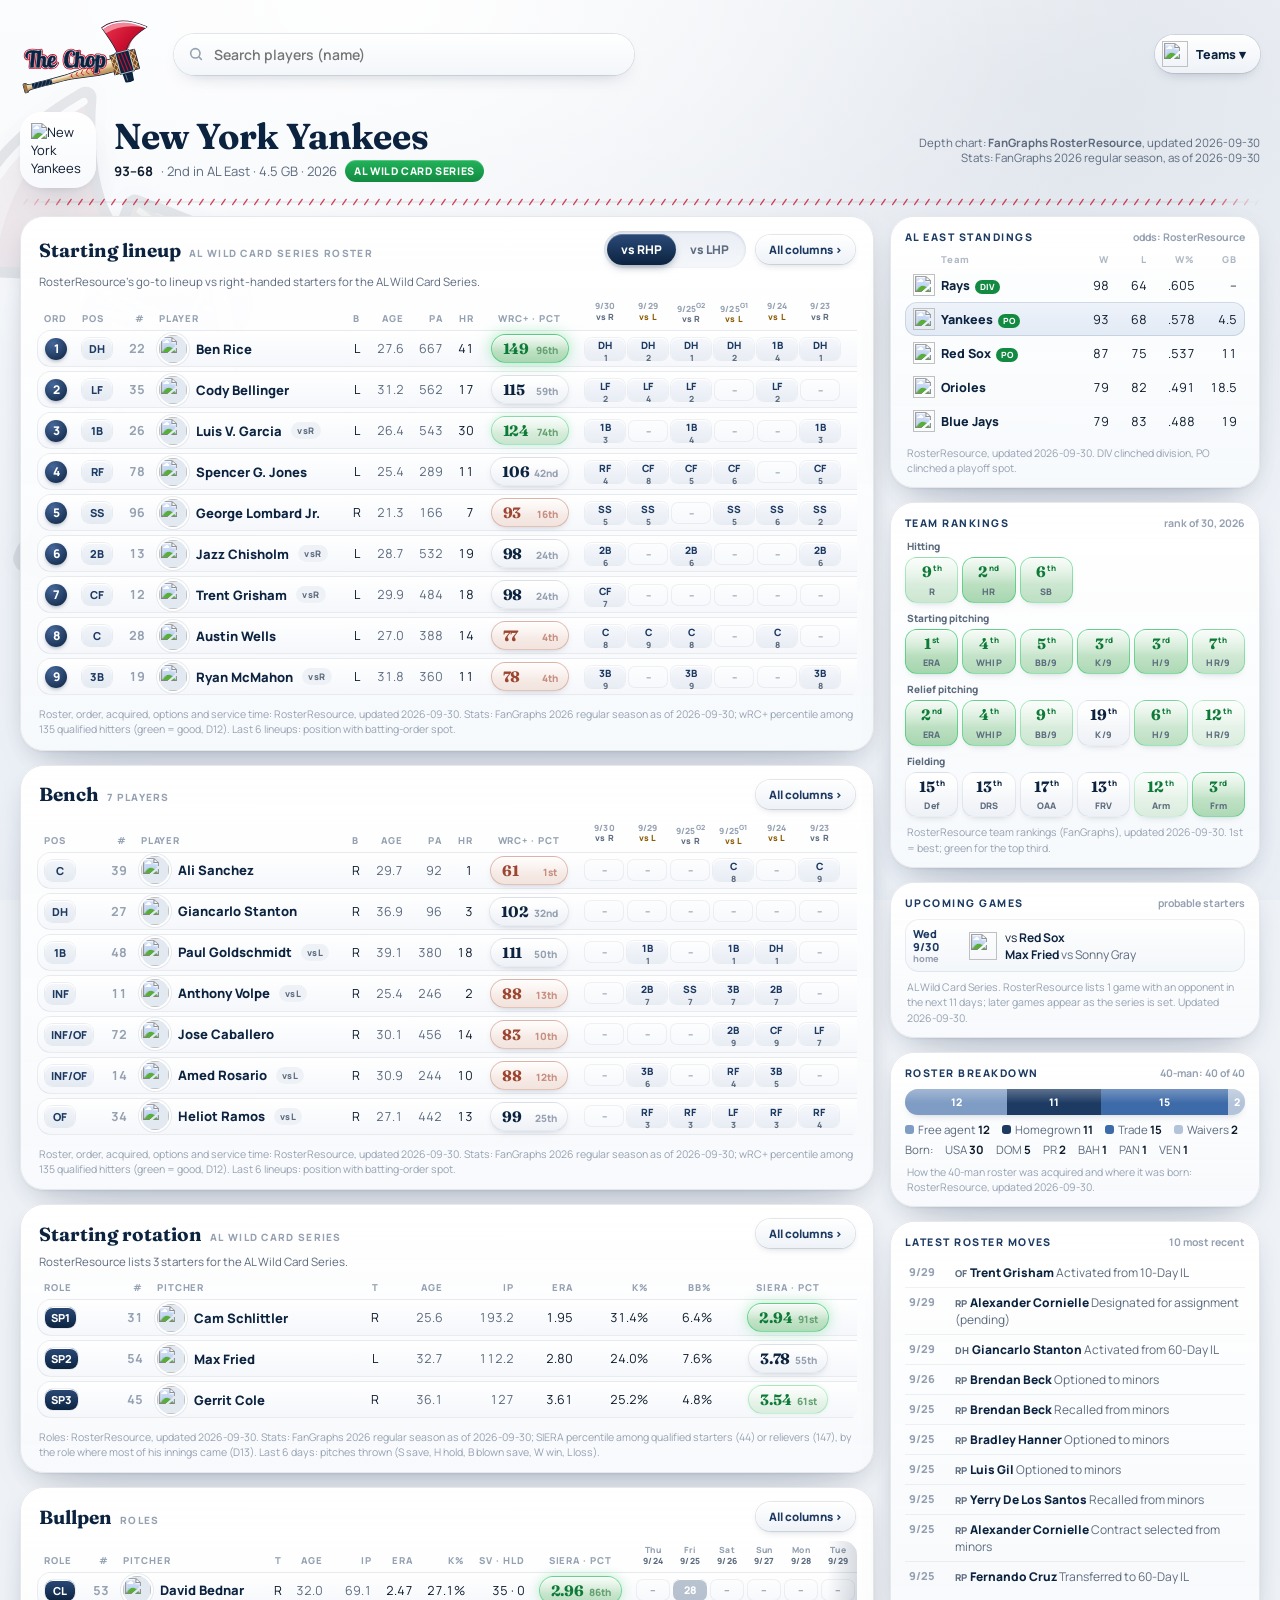
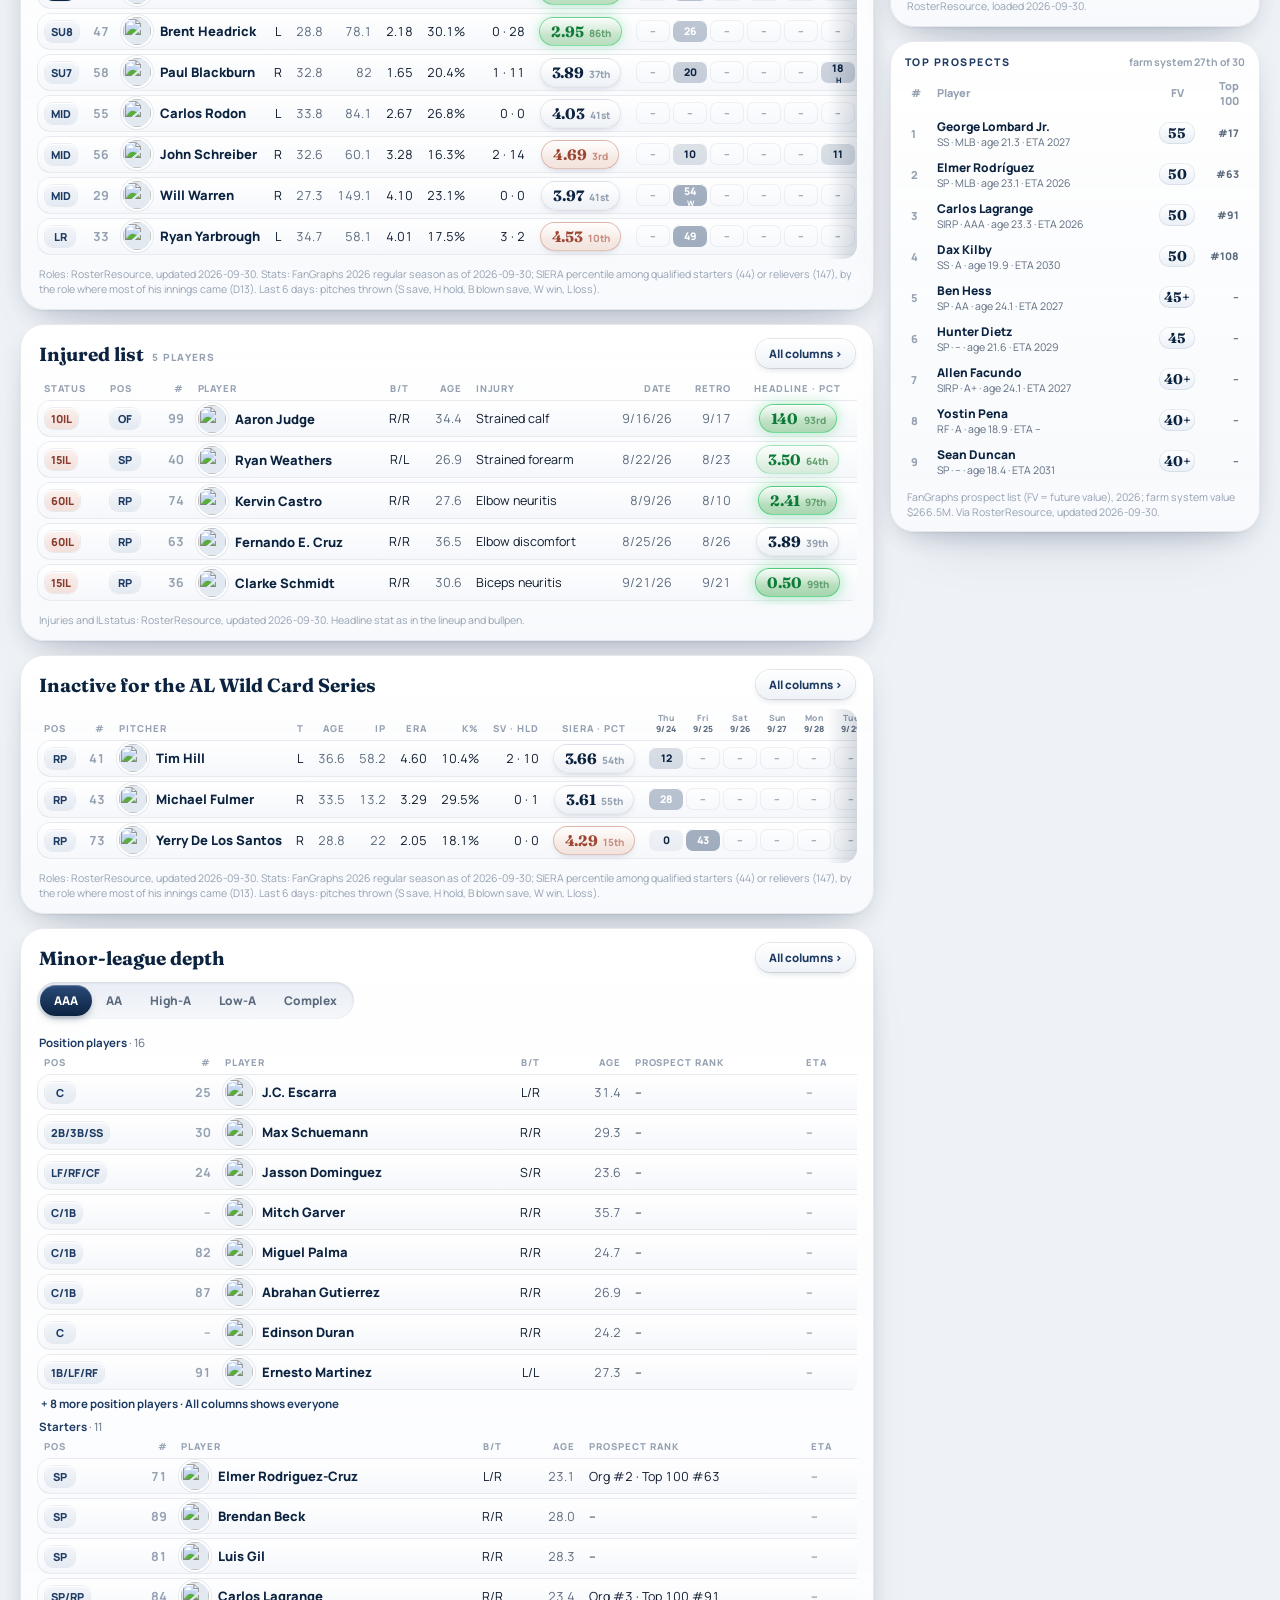
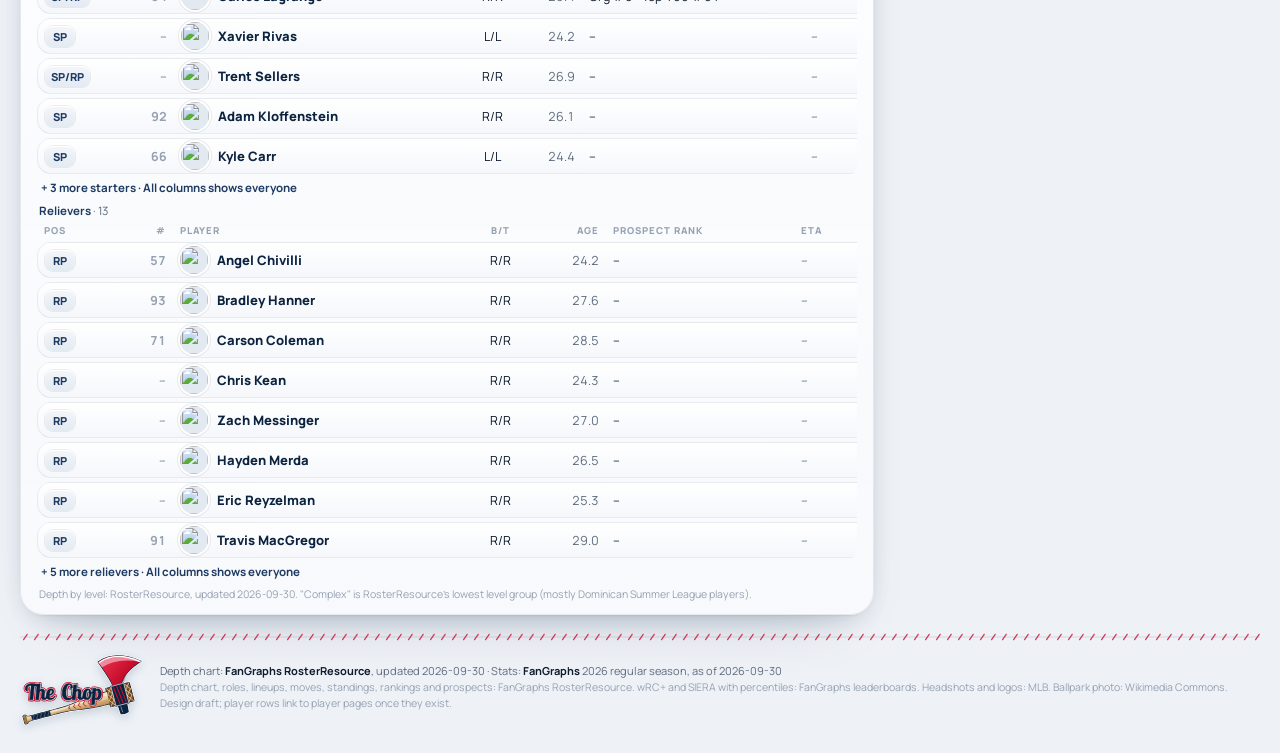
==== commit 984cb7be: "Logo G2 (straight bat, big tomahawk), 'The Chop' as two words Co-Authored-By: Claude Opus 5.5 <norep" ====
--- a/team.html
+++ b/team.html
@@ -1,9 +1,9 @@
 <!doctype html>
 <html lang="en"><head><meta charset="utf-8"><meta name="viewport" content="width=device-width,initial-scale=1">
-<title>New York Yankees · TheChop · Team page draft</title><link rel="icon" href="data:image/svg+xml,%3Csvg%20xmlns%3D%22http%3A%2F%2Fwww.w3.org%2F2000%2Fsvg%22%20viewBox%3D%220%200%20100%20100%22%20role%3D%22img%22%20aria-label%3D%22TheChop%22%3E%3Ctitle%3ETheChop%20icon%3A%20bat-tomahawk%3C%2Ftitle%3E%3Crect%20x%3D%221%22%20y%3D%221%22%20width%3D%2298%22%20height%3D%2298%22%20rx%3D%2222%22%20fill%3D%22%230c2340%22%2F%3E%3Crect%20x%3D%225.5%22%20y%3D%225.5%22%20width%3D%2289%22%20height%3D%2289%22%20rx%3D%2218%22%20fill%3D%22none%22%20stroke%3D%22%23c8102e%22%20stroke-width%3D%222.5%22%2F%3E%3Cdefs%3E%3ClinearGradient%20id%3D%22icw%22%20x1%3D%220%22%20y1%3D%220%22%20x2%3D%220%22%20y2%3D%221%22%3E%3Cstop%20offset%3D%220%22%20stop-color%3D%22%23f8ecd2%22%2F%3E%3Cstop%20offset%3D%22.45%22%20stop-color%3D%22%23ead0a0%22%2F%3E%3Cstop%20offset%3D%221%22%20stop-color%3D%22%23c29760%22%2F%3E%3C%2FlinearGradient%3E%3ClinearGradient%20id%3D%22icr%22%20x1%3D%220%22%20y1%3D%220%22%20x2%3D%221%22%20y2%3D%221%22%3E%3Cstop%20offset%3D%220%22%20stop-color%3D%22%23ec3350%22%2F%3E%3Cstop%20offset%3D%22.6%22%20stop-color%3D%22%23c8102e%22%2F%3E%3Cstop%20offset%3D%221%22%20stop-color%3D%22%238f0b20%22%2F%3E%3C%2FlinearGradient%3E%3C%2Fdefs%3E%3Cpath%20d%3D%22M16%2C86%20L14.6%2C83.7%20L14.2%2C82.6%20L14%2C81.6%20L14%2C81.1%20L14.3%2C80.8%20L14.6%2C80.6%20L15.1%2C80.6%20L15.8%2C80.9%20L16.7%2C81.3%20L17.4%2C81.6%20L17.9%2C81.6%20L18.2%2C81.3%20L18.5%2C81.1%20L18.8%2C80.8%20L19.1%2C80.6%20L19.4%2C80.3%20L19.7%2C80.1%20L20%2C79.9%20L20.3%2C79.6%20L20.6%2C79.3%20L20.9%2C79.1%20L21.2%2C78.8%20L21.5%2C78.6%20L21.8%2C78.3%20L22.1%2C78.1%20L22.4%2C77.8%20L22.7%2C77.6%20L23%2C77.3%20L23.3%2C77%20L23.6%2C76.8%20L23.9%2C76.5%20L24.2%2C76.3%20L24.5%2C76%20L24.8%2C75.7%20L25.1%2C75.5%20L25.4%2C75.2%20L25.7%2C75%20L26%2C74.7%20L26.3%2C74.4%20L26.6%2C74.2%20L26.9%2C73.9%20L27.2%2C73.6%20L27.5%2C73.4%20L27.8%2C73.1%20L28.1%2C72.8%20L28.4%2C72.6%20L28.7%2C72.3%20L29%2C72%20L29.3%2C71.8%20L29.6%2C71.5%20L29.9%2C71.2%20L30.3%2C71%20L30.6%2C70.7%20L30.9%2C70.4%20L31.2%2C70.1%20L31.5%2C69.9%20L31.8%2C69.6%20L32.1%2C69.3%20L32.4%2C69.1%20L32.7%2C68.8%20L33%2C68.5%20L33.3%2C68.2%20L33.6%2C68%20L33.9%2C67.7%20L34.3%2C67.4%20L34.6%2C67.2%20L34.9%2C66.9%20L35.2%2C66.6%20L35.5%2C66.3%20L35.8%2C66%20L36.1%2C65.7%20L36.4%2C65.4%20L36.7%2C65.1%20L37%2C64.8%20L37.3%2C64.5%20L37.5%2C64.2%20L37.8%2C63.9%20L38.1%2C63.6%20L38.4%2C63.3%20L38.7%2C63%20L38.9%2C62.7%20L39.2%2C62.3%20L39.5%2C62%20L39.8%2C61.7%20L40%2C61.3%20L40.3%2C61%20L40.6%2C60.7%20L40.8%2C60.3%20L41.1%2C60%20L41.4%2C59.6%20L41.6%2C59.3%20L41.9%2C59%20L42.1%2C58.6%20L42.4%2C58.3%20L42.7%2C57.9%20L42.9%2C57.5%20L43.2%2C57.2%20L43.4%2C56.8%20L43.7%2C56.5%20L43.9%2C56.1%20L44.2%2C55.8%20L44.5%2C55.4%20L44.7%2C55.1%20L45%2C54.7%20L45.2%2C54.3%20L45.5%2C54%20L45.7%2C53.6%20L46%2C53.2%20L46.2%2C52.9%20L46.5%2C52.5%20L46.8%2C52.2%20L47%2C51.8%20L47.3%2C51.4%20L47.5%2C51.1%20L47.8%2C50.7%20L48%2C50.4%20L48.3%2C50%20L48.6%2C49.6%20L48.8%2C49.3%20L49.1%2C48.9%20L49.4%2C48.6%20L49.6%2C48.2%20L49.9%2C47.8%20L50.2%2C47.5%20L50.5%2C47.1%20L50.7%2C46.8%20L51%2C46.4%20L51.3%2C46.1%20L51.6%2C45.8%20L51.9%2C45.4%20L52.1%2C45.1%20L52.4%2C44.7%20L52.7%2C44.4%20L53%2C44%20L53.3%2C43.7%20L53.6%2C43.4%20L53.9%2C43.1%20L54.2%2C42.7%20L54.5%2C42.4%20L54.8%2C42.1%20L55.1%2C41.8%20L55.5%2C41.4%20L55.8%2C41.1%20L56.1%2C40.8%20L56.4%2C40.5%20L56.8%2C40.2%20L57.1%2C39.9%20L57.4%2C39.6%20L57.7%2C39.3%20L58.1%2C38.9%20L58.4%2C38.6%20L58.7%2C38.3%20L59.1%2C38%20L59.4%2C37.7%20L59.7%2C37.4%20L60%2C37.1%20L60.4%2C36.8%20L60.7%2C36.4%20L61%2C36.1%20L61.4%2C35.8%20L61.7%2C35.5%20L62%2C35.2%20L62.3%2C34.8%20L62.7%2C34.5%20L63%2C34.2%20L63.3%2C33.9%20L63.7%2C33.6%20L64%2C33.2%20L64.3%2C32.9%20L64.7%2C32.6%20L65%2C32.3%20L65.3%2C32%20L65.7%2C31.6%20L66%2C31.3%20L66.3%2C31%20L66.7%2C30.7%20L67%2C30.3%20L67.3%2C30%20L67.7%2C29.7%20L68%2C29.3%20L68.3%2C29%20L68.7%2C28.7%20L69%2C28.4%20L69.3%2C28%20L69.7%2C27.7%20L70%2C27.4%20L70.3%2C27%20L70.7%2C26.7%20L71%2C26.4%20L71.3%2C26%20L71.7%2C25.7%20L72%2C25.4%20L72.3%2C25%20L72.7%2C24.7%20L73.1%2C24.5%20L73.7%2C24.3%20L74.4%2C24.4%20L75.4%2C24.7%20L76.7%2C25.4%20L80%2C28%20L80%2C28%20L82.6%2C31.3%20L83.3%2C32.6%20L83.6%2C33.6%20L83.6%2C34.4%20L83.5%2C34.9%20L83.3%2C35.3%20L82.9%2C35.7%20L82.6%2C36%20L82.2%2C36.4%20L81.9%2C36.7%20L81.5%2C37%20L81.2%2C37.4%20L80.9%2C37.7%20L80.5%2C38%20L80.2%2C38.4%20L79.9%2C38.7%20L79.5%2C39.1%20L79.2%2C39.4%20L78.8%2C39.7%20L78.5%2C40.1%20L78.2%2C40.4%20L77.8%2C40.7%20L77.5%2C41%20L77.1%2C41.4%20L76.8%2C41.7%20L76.5%2C42%20L76.1%2C42.4%20L75.8%2C42.7%20L75.5%2C43%20L75.1%2C43.4%20L74.8%2C43.7%20L74.4%2C44%20L74.1%2C44.3%20L73.8%2C44.7%20L73.4%2C45%20L73.1%2C45.3%20L72.8%2C45.6%20L72.4%2C46%20L72.1%2C46.3%20L71.8%2C46.6%20L71.4%2C46.9%20L71.1%2C47.2%20L70.8%2C47.6%20L70.4%2C47.9%20L70.1%2C48.2%20L69.8%2C48.5%20L69.4%2C48.8%20L69.1%2C49.2%20L68.8%2C49.5%20L68.4%2C49.8%20L68.1%2C50.1%20L67.8%2C50.4%20L67.4%2C50.8%20L67.1%2C51.1%20L66.8%2C51.4%20L66.4%2C51.7%20L66.1%2C52%20L65.8%2C52.3%20L65.4%2C52.6%20L65.1%2C52.9%20L64.7%2C53.2%20L64.4%2C53.5%20L64%2C53.8%20L63.7%2C54.1%20L63.3%2C54.4%20L63%2C54.7%20L62.6%2C54.9%20L62.3%2C55.2%20L61.9%2C55.5%20L61.5%2C55.7%20L61.2%2C56%20L60.8%2C56.3%20L60.4%2C56.5%20L60%2C56.8%20L59.7%2C57%20L59.3%2C57.3%20L58.9%2C57.5%20L58.5%2C57.8%20L58.2%2C58%20L57.8%2C58.3%20L57.4%2C58.5%20L57%2C58.8%20L56.6%2C59%20L56.2%2C59.2%20L55.9%2C59.5%20L55.5%2C59.7%20L55.1%2C59.9%20L54.7%2C60.2%20L54.3%2C60.4%20L53.9%2C60.6%20L53.5%2C60.9%20L53.1%2C61.1%20L52.8%2C61.3%20L52.4%2C61.5%20L52%2C61.8%20L51.6%2C62%20L51.2%2C62.2%20L50.8%2C62.4%20L50.4%2C62.7%20L50.1%2C62.9%20L49.7%2C63.1%20L49.3%2C63.3%20L48.9%2C63.5%20L48.5%2C63.8%20L48.1%2C64%20L47.8%2C64.2%20L47.4%2C64.4%20L47%2C64.7%20L46.6%2C64.9%20L46.3%2C65.1%20L45.9%2C65.3%20L45.5%2C65.6%20L45.1%2C65.8%20L44.8%2C66%20L44.4%2C66.2%20L44%2C66.5%20L43.7%2C66.7%20L43.3%2C66.9%20L43%2C67.2%20L42.6%2C67.4%20L42.3%2C67.7%20L41.9%2C67.9%20L41.6%2C68.1%20L41.2%2C68.4%20L40.9%2C68.6%20L40.5%2C68.9%20L40.2%2C69.1%20L39.9%2C69.4%20L39.5%2C69.7%20L39.2%2C69.9%20L38.9%2C70.2%20L38.5%2C70.5%20L38.2%2C70.7%20L37.9%2C71%20L37.6%2C71.3%20L37.3%2C71.5%20L37%2C71.8%20L36.6%2C72.1%20L36.3%2C72.3%20L36%2C72.6%20L35.7%2C72.9%20L35.4%2C73.1%20L35.1%2C73.4%20L34.7%2C73.7%20L34.4%2C73.9%20L34.1%2C74.2%20L33.8%2C74.5%20L33.5%2C74.7%20L33.2%2C75%20L32.9%2C75.3%20L32.5%2C75.5%20L32.2%2C75.8%20L31.9%2C76%20L31.6%2C76.3%20L31.3%2C76.5%20L31%2C76.8%20L30.6%2C77.1%20L30.3%2C77.3%20L30%2C77.6%20L29.7%2C77.8%20L29.4%2C78.1%20L29.1%2C78.3%20L28.8%2C78.6%20L28.5%2C78.8%20L28.1%2C79.1%20L27.8%2C79.4%20L27.5%2C79.6%20L27.2%2C79.9%20L26.9%2C80.1%20L26.6%2C80.4%20L26.3%2C80.6%20L26%2C80.9%20L25.6%2C81.1%20L25.3%2C81.4%20L25%2C81.6%20L24.7%2C81.9%20L24.4%2C82.1%20L24.1%2C82.4%20L23.8%2C82.6%20L23.5%2C82.9%20L23.2%2C83.1%20L22.9%2C83.3%20L22.6%2C83.6%20L22.3%2C83.8%20L21.9%2C84.1%20L21.6%2C84.3%20L21.3%2C84.6%20L21%2C84.8%20L20.7%2C85.1%20L20.6%2C85.6%20L20.8%2C86.3%20L21%2C87.2%20L21.1%2C88%20L21%2C88.5%20L20.7%2C88.8%20L20.4%2C89%20L19.8%2C88.9%20L19%2C88.5%20L18%2C87.9%20L16%2C86Z%22%20fill%3D%22%23ffffff%22%20stroke%3D%22%23ffffff%22%20stroke-width%3D%226.8%22%20stroke-linejoin%3D%22round%22%2F%3E%3Cpath%20transform%3D%22translate%2866.6%2C41.2%29%20rotate%28-43.9%29%22%20d%3D%22M-6%2C-5.5%20C-6%2C-10.5%20-9.6%2C-18.6%20-10.2%2C-29.1%20Q4.1%2C-33.6%2024.5%2C-22.2%20C12.2%2C-18.6%206%2C-12%206%2C-5.5%20Z%22%20fill%3D%22%23ffffff%22%20stroke%3D%22%23ffffff%22%20stroke-width%3D%226.8%22%20stroke-linejoin%3D%22round%22%2F%3E%3Cpath%20d%3D%22M16%2C86%20L14.6%2C83.7%20L14.2%2C82.6%20L14%2C81.6%20L14%2C81.1%20L14.3%2C80.8%20L14.6%2C80.6%20L15.1%2C80.6%20L15.8%2C80.9%20L16.7%2C81.3%20L17.4%2C81.6%20L17.9%2C81.6%20L18.2%2C81.3%20L18.5%2C81.1%20L18.8%2C80.8%20L19.1%2C80.6%20L19.4%2C80.3%20L19.7%2C80.1%20L20%2C79.9%20L20.3%2C79.6%20L20.6%2C79.3%20L20.9%2C79.1%20L21.2%2C78.8%20L21.5%2C78.6%20L21.8%2C78.3%20L22.1%2C78.1%20L22.4%2C77.8%20L22.7%2C77.6%20L23%2C77.3%20L23.3%2C77%20L23.6%2C76.8%20L23.9%2C76.5%20L24.2%2C76.3%20L24.5%2C76%20L24.8%2C75.7%20L25.1%2C75.5%20L25.4%2C75.2%20L25.7%2C75%20L26%2C74.7%20L26.3%2C74.4%20L26.6%2C74.2%20L26.9%2C73.9%20L27.2%2C73.6%20L27.5%2C73.4%20L27.8%2C73.1%20L28.1%2C72.8%20L28.4%2C72.6%20L28.7%2C72.3%20L29%2C72%20L29.3%2C71.8%20L29.6%2C71.5%20L29.9%2C71.2%20L30.3%2C71%20L30.6%2C70.7%20L30.9%2C70.4%20L31.2%2C70.1%20L31.5%2C69.9%20L31.8%2C69.6%20L32.1%2C69.3%20L32.4%2C69.1%20L32.7%2C68.8%20L33%2C68.5%20L33.3%2C68.2%20L33.6%2C68%20L33.9%2C67.7%20L34.3%2C67.4%20L34.6%2C67.2%20L34.9%2C66.9%20L35.2%2C66.6%20L35.5%2C66.3%20L35.8%2C66%20L36.1%2C65.7%20L36.4%2C65.4%20L36.7%2C65.1%20L37%2C64.8%20L37.3%2C64.5%20L37.5%2C64.2%20L37.8%2C63.9%20L38.1%2C63.6%20L38.4%2C63.3%20L38.7%2C63%20L38.9%2C62.7%20L39.2%2C62.3%20L39.5%2C62%20L39.8%2C61.7%20L40%2C61.3%20L40.3%2C61%20L40.6%2C60.7%20L40.8%2C60.3%20L41.1%2C60%20L41.4%2C59.6%20L41.6%2C59.3%20L41.9%2C59%20L42.1%2C58.6%20L42.4%2C58.3%20L42.7%2C57.9%20L42.9%2C57.5%20L43.2%2C57.2%20L43.4%2C56.8%20L43.7%2C56.5%20L43.9%2C56.1%20L44.2%2C55.8%20L44.5%2C55.4%20L44.7%2C55.1%20L45%2C54.7%20L45.2%2C54.3%20L45.5%2C54%20L45.7%2C53.6%20L46%2C53.2%20L46.2%2C52.9%20L46.5%2C52.5%20L46.8%2C52.2%20L47%2C51.8%20L47.3%2C51.4%20L47.5%2C51.1%20L47.8%2C50.7%20L48%2C50.4%20L48.3%2C50%20L48.6%2C49.6%20L48.8%2C49.3%20L49.1%2C48.9%20L49.4%2C48.6%20L49.6%2C48.2%20L49.9%2C47.8%20L50.2%2C47.5%20L50.5%2C47.1%20L50.7%2C46.8%20L51%2C46.4%20L51.3%2C46.1%20L51.6%2C45.8%20L51.9%2C45.4%20L52.1%2C45.1%20L52.4%2C44.7%20L52.7%2C44.4%20L53%2C44%20L53.3%2C43.7%20L53.6%2C43.4%20L53.9%2C43.1%20L54.2%2C42.7%20L54.5%2C42.4%20L54.8%2C42.1%20L55.1%2C41.8%20L55.5%2C41.4%20L55.8%2C41.1%20L56.1%2C40.8%20L56.4%2C40.5%20L56.8%2C40.2%20L57.1%2C39.9%20L57.4%2C39.6%20L57.7%2C39.3%20L58.1%2C38.9%20L58.4%2C38.6%20L58.7%2C38.3%20L59.1%2C38%20L59.4%2C37.7%20L59.7%2C37.4%20L60%2C37.1%20L60.4%2C36.8%20L60.7%2C36.4%20L61%2C36.1%20L61.4%2C35.8%20L61.7%2C35.5%20L62%2C35.2%20L62.3%2C34.8%20L62.7%2C34.5%20L63%2C34.2%20L63.3%2C33.9%20L63.7%2C33.6%20L64%2C33.2%20L64.3%2C32.9%20L64.7%2C32.6%20L65%2C32.3%20L65.3%2C32%20L65.7%2C31.6%20L66%2C31.3%20L66.3%2C31%20L66.7%2C30.7%20L67%2C30.3%20L67.3%2C30%20L67.7%2C29.7%20L68%2C29.3%20L68.3%2C29%20L68.7%2C28.7%20L69%2C28.4%20L69.3%2C28%20L69.7%2C27.7%20L70%2C27.4%20L70.3%2C27%20L70.7%2C26.7%20L71%2C26.4%20L71.3%2C26%20L71.7%2C25.7%20L72%2C25.4%20L72.3%2C25%20L72.7%2C24.7%20L73.1%2C24.5%20L73.7%2C24.3%20L74.4%2C24.4%20L75.4%2C24.7%20L76.7%2C25.4%20L80%2C28%20L80%2C28%20L82.6%2C31.3%20L83.3%2C32.6%20L83.6%2C33.6%20L83.6%2C34.4%20L83.5%2C34.9%20L83.3%2C35.3%20L82.9%2C35.7%20L82.6%2C36%20L82.2%2C36.4%20L81.9%2C36.7%20L81.5%2C37%20L81.2%2C37.4%20L80.9%2C37.7%20L80.5%2C38%20L80.2%2C38.4%20L79.9%2C38.7%20L79.5%2C39.1%20L79.2%2C39.4%20L78.8%2C39.7%20L78.5%2C40.1%20L78.2%2C40.4%20L77.8%2C40.7%20L77.5%2C41%20L77.1%2C41.4%20L76.8%2C41.7%20L76.5%2C42%20L76.1%2C42.4%20L75.8%2C42.7%20L75.5%2C43%20L75.1%2C43.4%20L74.8%2C43.7%20L74.4%2C44%20L74.1%2C44.3%20L73.8%2C44.7%20L73.4%2C45%20L73.1%2C45.3%20L72.8%2C45.6%20L72.4%2C46%20L72.1%2C46.3%20L71.8%2C46.6%20L71.4%2C46.9%20L71.1%2C47.2%20L70.8%2C47.6%20L70.4%2C47.9%20L70.1%2C48.2%20L69.8%2C48.5%20L69.4%2C48.8%20L69.1%2C49.2%20L68.8%2C49.5%20L68.4%2C49.8%20L68.1%2C50.1%20L67.8%2C50.4%20L67.4%2C50.8%20L67.1%2C51.1%20L66.8%2C51.4%20L66.4%2C51.7%20L66.1%2C52%20L65.8%2C52.3%20L65.4%2C52.6%20L65.1%2C52.9%20L64.7%2C53.2%20L64.4%2C53.5%20L64%2C53.8%20L63.7%2C54.1%20L63.3%2C54.4%20L63%2C54.7%20L62.6%2C54.9%20L62.3%2C55.2%20L61.9%2C55.5%20L61.5%2C55.7%20L61.2%2C56%20L60.8%2C56.3%20L60.4%2C56.5%20L60%2C56.8%20L59.7%2C57%20L59.3%2C57.3%20L58.9%2C57.5%20L58.5%2C57.8%20L58.2%2C58%20L57.8%2C58.3%20L57.4%2C58.5%20L57%2C58.8%20L56.6%2C59%20L56.2%2C59.2%20L55.9%2C59.5%20L55.5%2C59.7%20L55.1%2C59.9%20L54.7%2C60.2%20L54.3%2C60.4%20L53.9%2C60.6%20L53.5%2C60.9%20L53.1%2C61.1%20L52.8%2C61.3%20L52.4%2C61.5%20L52%2C61.8%20L51.6%2C62%20L51.2%2C62.2%20L50.8%2C62.4%20L50.4%2C62.7%20L50.1%2C62.9%20L49.7%2C63.1%20L49.3%2C63.3%20L48.9%2C63.5%20L48.5%2C63.8%20L48.1%2C64%20L47.8%2C64.2%20L47.4%2C64.4%20L47%2C64.7%20L46.6%2C64.9%20L46.3%2C65.1%20L45.9%2C65.3%20L45.5%2C65.6%20L45.1%2C65.8%20L44.8%2C66%20L44.4%2C66.2%20L44%2C66.5%20L43.7%2C66.7%20L43.3%2C66.9%20L43%2C67.2%20L42.6%2C67.4%20L42.3%2C67.7%20L41.9%2C67.9%20L41.6%2C68.1%20L41.2%2C68.4%20L40.9%2C68.6%20L40.5%2C68.9%20L40.2%2C69.1%20L39.9%2C69.4%20L39.5%2C69.7%20L39.2%2C69.9%20L38.9%2C70.2%20L38.5%2C70.5%20L38.2%2C70.7%20L37.9%2C71%20L37.6%2C71.3%20L37.3%2C71.5%20L37%2C71.8%20L36.6%2C72.1%20L36.3%2C72.3%20L36%2C72.6%20L35.7%2C72.9%20L35.4%2C73.1%20L35.1%2C73.4%20L34.7%2C73.7%20L34.4%2C73.9%20L34.1%2C74.2%20L33.8%2C74.5%20L33.5%2C74.7%20L33.2%2C75%20L32.9%2C75.3%20L32.5%2C75.5%20L32.2%2C75.8%20L31.9%2C76%20L31.6%2C76.3%20L31.3%2C76.5%20L31%2C76.8%20L30.6%2C77.1%20L30.3%2C77.3%20L30%2C77.6%20L29.7%2C77.8%20L29.4%2C78.1%20L29.1%2C78.3%20L28.8%2C78.6%20L28.5%2C78.8%20L28.1%2C79.1%20L27.8%2C79.4%20L27.5%2C79.6%20L27.2%2C79.9%20L26.9%2C80.1%20L26.6%2C80.4%20L26.3%2C80.6%20L26%2C80.9%20L25.6%2C81.1%20L25.3%2C81.4%20L25%2C81.6%20L24.7%2C81.9%20L24.4%2C82.1%20L24.1%2C82.4%20L23.8%2C82.6%20L23.5%2C82.9%20L23.2%2C83.1%20L22.9%2C83.3%20L22.6%2C83.6%20L22.3%2C83.8%20L21.9%2C84.1%20L21.6%2C84.3%20L21.3%2C84.6%20L21%2C84.8%20L20.7%2C85.1%20L20.6%2C85.6%20L20.8%2C86.3%20L21%2C87.2%20L21.1%2C88%20L21%2C88.5%20L20.7%2C88.8%20L20.4%2C89%20L19.8%2C88.9%20L19%2C88.5%20L18%2C87.9%20L16%2C86Z%22%20fill%3D%22%230c2340%22%20stroke%3D%22%230c2340%22%20stroke-width%3D%223.6%22%20stroke-linejoin%3D%22round%22%2F%3E%3Cpath%20transform%3D%22translate%2866.6%2C41.2%29%20rotate%28-43.9%29%22%20d%3D%22M-6%2C-5.5%20C-6%2C-10.5%20-9.6%2C-18.6%20-10.2%2C-29.1%20Q4.1%2C-33.6%2024.5%2C-22.2%20C12.2%2C-18.6%206%2C-12%206%2C-5.5%20Z%22%20fill%3D%22%230c2340%22%20stroke%3D%22%230c2340%22%20stroke-width%3D%223.6%22%20stroke-linejoin%3D%22round%22%2F%3E%3Cpath%20d%3D%22M16%2C86%20L14.6%2C83.7%20L14.2%2C82.6%20L14%2C81.6%20L14%2C81.1%20L14.3%2C80.8%20L14.6%2C80.6%20L15.1%2C80.6%20L15.8%2C80.9%20L16.7%2C81.3%20L17.4%2C81.6%20L17.9%2C81.6%20L18.2%2C81.3%20L18.5%2C81.1%20L18.8%2C80.8%20L19.1%2C80.6%20L19.4%2C80.3%20L19.7%2C80.1%20L20%2C79.9%20L20.3%2C79.6%20L20.6%2C79.3%20L20.9%2C79.1%20L21.2%2C78.8%20L21.5%2C78.6%20L21.8%2C78.3%20L22.1%2C78.1%20L22.4%2C77.8%20L22.7%2C77.6%20L23%2C77.3%20L23.3%2C77%20L23.6%2C76.8%20L23.9%2C76.5%20L24.2%2C76.3%20L24.5%2C76%20L24.8%2C75.7%20L25.1%2C75.5%20L25.4%2C75.2%20L25.7%2C75%20L26%2C74.7%20L26.3%2C74.4%20L26.6%2C74.2%20L26.9%2C73.9%20L27.2%2C73.6%20L27.5%2C73.4%20L27.8%2C73.1%20L28.1%2C72.8%20L28.4%2C72.6%20L28.7%2C72.3%20L29%2C72%20L29.3%2C71.8%20L29.6%2C71.5%20L29.9%2C71.2%20L30.3%2C71%20L30.6%2C70.7%20L30.9%2C70.4%20L31.2%2C70.1%20L31.5%2C69.9%20L31.8%2C69.6%20L32.1%2C69.3%20L32.4%2C69.1%20L32.7%2C68.8%20L33%2C68.5%20L33.3%2C68.2%20L33.6%2C68%20L33.9%2C67.7%20L34.3%2C67.4%20L34.6%2C67.2%20L34.9%2C66.9%20L35.2%2C66.6%20L35.5%2C66.3%20L35.8%2C66%20L36.1%2C65.7%20L36.4%2C65.4%20L36.7%2C65.1%20L37%2C64.8%20L37.3%2C64.5%20L37.5%2C64.2%20L37.8%2C63.9%20L38.1%2C63.6%20L38.4%2C63.3%20L38.7%2C63%20L38.9%2C62.7%20L39.2%2C62.3%20L39.5%2C62%20L39.8%2C61.7%20L40%2C61.3%20L40.3%2C61%20L40.6%2C60.7%20L40.8%2C60.3%20L41.1%2C60%20L41.4%2C59.6%20L41.6%2C59.3%20L41.9%2C59%20L42.1%2C58.6%20L42.4%2C58.3%20L42.7%2C57.9%20L42.9%2C57.5%20L43.2%2C57.2%20L43.4%2C56.8%20L43.7%2C56.5%20L43.9%2C56.1%20L44.2%2C55.8%20L44.5%2C55.4%20L44.7%2C55.1%20L45%2C54.7%20L45.2%2C54.3%20L45.5%2C54%20L45.7%2C53.6%20L46%2C53.2%20L46.2%2C52.9%20L46.5%2C52.5%20L46.8%2C52.2%20L47%2C51.8%20L47.3%2C51.4%20L47.5%2C51.1%20L47.8%2C50.7%20L48%2C50.4%20L48.3%2C50%20L48.6%2C49.6%20L48.8%2C49.3%20L49.1%2C48.9%20L49.4%2C48.6%20L49.6%2C48.2%20L49.9%2C47.8%20L50.2%2C47.5%20L50.5%2C47.1%20L50.7%2C46.8%20L51%2C46.4%20L51.3%2C46.1%20L51.6%2C45.8%20L51.9%2C45.4%20L52.1%2C45.1%20L52.4%2C44.7%20L52.7%2C44.4%20L53%2C44%20L53.3%2C43.7%20L53.6%2C43.4%20L53.9%2C43.1%20L54.2%2C42.7%20L54.5%2C42.4%20L54.8%2C42.1%20L55.1%2C41.8%20L55.5%2C41.4%20L55.8%2C41.1%20L56.1%2C40.8%20L56.4%2C40.5%20L56.8%2C40.2%20L57.1%2C39.9%20L57.4%2C39.6%20L57.7%2C39.3%20L58.1%2C38.9%20L58.4%2C38.6%20L58.7%2C38.3%20L59.1%2C38%20L59.4%2C37.7%20L59.7%2C37.4%20L60%2C37.1%20L60.4%2C36.8%20L60.7%2C36.4%20L61%2C36.1%20L61.4%2C35.8%20L61.7%2C35.5%20L62%2C35.2%20L62.3%2C34.8%20L62.7%2C34.5%20L63%2C34.2%20L63.3%2C33.9%20L63.7%2C33.6%20L64%2C33.2%20L64.3%2C32.9%20L64.7%2C32.6%20L65%2C32.3%20L65.3%2C32%20L65.7%2C31.6%20L66%2C31.3%20L66.3%2C31%20L66.7%2C30.7%20L67%2C30.3%20L67.3%2C30%20L67.7%2C29.7%20L68%2C29.3%20L68.3%2C29%20L68.7%2C28.7%20L69%2C28.4%20L69.3%2C28%20L69.7%2C27.7%20L70%2C27.4%20L70.3%2C27%20L70.7%2C26.7%20L71%2C26.4%20L71.3%2C26%20L71.7%2C25.7%20L72%2C25.4%20L72.3%2C25%20L72.7%2C24.7%20L73.1%2C24.5%20L73.7%2C24.3%20L74.4%2C24.4%20L75.4%2C24.7%20L76.7%2C25.4%20L80%2C28%20L80%2C28%20L82.6%2C31.3%20L83.3%2C32.6%20L83.6%2C33.6%20L83.6%2C34.4%20L83.5%2C34.9%20L83.3%2C35.3%20L82.9%2C35.7%20L82.6%2C36%20L82.2%2C36.4%20L81.9%2C36.7%20L81.5%2C37%20L81.2%2C37.4%20L80.9%2C37.7%20L80.5%2C38%20L80.2%2C38.4%20L79.9%2C38.7%20L79.5%2C39.1%20L79.2%2C39.4%20L78.8%2C39.7%20L78.5%2C40.1%20L78.2%2C40.4%20L77.8%2C40.7%20L77.5%2C41%20L77.1%2C41.4%20L76.8%2C41.7%20L76.5%2C42%20L76.1%2C42.4%20L75.8%2C42.7%20L75.5%2C43%20L75.1%2C43.4%20L74.8%2C43.7%20L74.4%2C44%20L74.1%2C44.3%20L73.8%2C44.7%20L73.4%2C45%20L73.1%2C45.3%20L72.8%2C45.6%20L72.4%2C46%20L72.1%2C46.3%20L71.8%2C46.6%20L71.4%2C46.9%20L71.1%2C47.2%20L70.8%2C47.6%20L70.4%2C47.9%20L70.1%2C48.2%20L69.8%2C48.5%20L69.4%2C48.8%20L69.1%2C49.2%20L68.8%2C49.5%20L68.4%2C49.8%20L68.1%2C50.1%20L67.8%2C50.4%20L67.4%2C50.8%20L67.1%2C51.1%20L66.8%2C51.4%20L66.4%2C51.7%20L66.1%2C52%20L65.8%2C52.3%20L65.4%2C52.6%20L65.1%2C52.9%20L64.7%2C53.2%20L64.4%2C53.5%20L64%2C53.8%20L63.7%2C54.1%20L63.3%2C54.4%20L63%2C54.7%20L62.6%2C54.9%20L62.3%2C55.2%20L61.9%2C55.5%20L61.5%2C55.7%20L61.2%2C56%20L60.8%2C56.3%20L60.4%2C56.5%20L60%2C56.8%20L59.7%2C57%20L59.3%2C57.3%20L58.9%2C57.5%20L58.5%2C57.8%20L58.2%2C58%20L57.8%2C58.3%20L57.4%2C58.5%20L57%2C58.8%20L56.6%2C59%20L56.2%2C59.2%20L55.9%2C59.5%20L55.5%2C59.7%20L55.1%2C59.9%20L54.7%2C60.2%20L54.3%2C60.4%20L53.9%2C60.6%20L53.5%2C60.9%20L53.1%2C61.1%20L52.8%2C61.3%20L52.4%2C61.5%20L52%2C61.8%20L51.6%2C62%20L51.2%2C62.2%20L50.8%2C62.4%20L50.4%2C62.7%20L50.1%2C62.9%20L49.7%2C63.1%20L49.3%2C63.3%20L48.9%2C63.5%20L48.5%2C63.8%20L48.1%2C64%20L47.8%2C64.2%20L47.4%2C64.4%20L47%2C64.7%20L46.6%2C64.9%20L46.3%2C65.1%20L45.9%2C65.3%20L45.5%2C65.6%20L45.1%2C65.8%20L44.8%2C66%20L44.4%2C66.2%20L44%2C66.5%20L43.7%2C66.7%20L43.3%2C66.9%20L43%2C67.2%20L42.6%2C67.4%20L42.3%2C67.7%20L41.9%2C67.9%20L41.6%2C68.1%20L41.2%2C68.4%20L40.9%2C68.6%20L40.5%2C68.9%20L40.2%2C69.1%20L39.9%2C69.4%20L39.5%2C69.7%20L39.2%2C69.9%20L38.9%2C70.2%20L38.5%2C70.5%20L38.2%2C70.7%20L37.9%2C71%20L37.6%2C71.3%20L37.3%2C71.5%20L37%2C71.8%20L36.6%2C72.1%20L36.3%2C72.3%20L36%2C72.6%20L35.7%2C72.9%20L35.4%2C73.1%20L35.1%2C73.4%20L34.7%2C73.7%20L34.4%2C73.9%20L34.1%2C74.2%20L33.8%2C74.5%20L33.5%2C74.7%20L33.2%2C75%20L32.9%2C75.3%20L32.5%2C75.5%20L32.2%2C75.8%20L31.9%2C76%20L31.6%2C76.3%20L31.3%2C76.5%20L31%2C76.8%20L30.6%2C77.1%20L30.3%2C77.3%20L30%2C77.6%20L29.7%2C77.8%20L29.4%2C78.1%20L29.1%2C78.3%20L28.8%2C78.6%20L28.5%2C78.8%20L28.1%2C79.1%20L27.8%2C79.4%20L27.5%2C79.6%20L27.2%2C79.9%20L26.9%2C80.1%20L26.6%2C80.4%20L26.3%2C80.6%20L26%2C80.9%20L25.6%2C81.1%20L25.3%2C81.4%20L25%2C81.6%20L24.7%2C81.9%20L24.4%2C82.1%20L24.1%2C82.4%20L23.8%2C82.6%20L23.5%2C82.9%20L23.2%2C83.1%20L22.9%2C83.3%20L22.6%2C83.6%20L22.3%2C83.8%20L21.9%2C84.1%20L21.6%2C84.3%20L21.3%2C84.6%20L21%2C84.8%20L20.7%2C85.1%20L20.6%2C85.6%20L20.8%2C86.3%20L21%2C87.2%20L21.1%2C88%20L21%2C88.5%20L20.7%2C88.8%20L20.4%2C89%20L19.8%2C88.9%20L19%2C88.5%20L18%2C87.9%20L16%2C86Z%22%20fill%3D%22url%28%23icw%29%22%2F%3E%3Cpath%20d%3D%22M16%2C86%20L16.9%2C86.5%20L17.4%2C86.6%20L17.9%2C86.5%20L18.3%2C86.4%20L18.6%2C86.2%20L18.9%2C85.9%20L19.2%2C85.6%20L19.3%2C85.2%20L19.4%2C84.7%20L19.6%2C84.3%20L19.8%2C83.9%20L20.1%2C83.7%20L20.4%2C83.4%20L20.7%2C83.2%20L21%2C83%20L21.3%2C82.7%20L21.6%2C82.5%20L21.9%2C82.2%20L22.2%2C82%20L22.5%2C81.7%20L22.8%2C81.5%20L23.2%2C81.2%20L23.5%2C81%20L23.8%2C80.7%20L24.1%2C80.5%20L24.4%2C80.2%20L24.7%2C80%20L25%2C79.7%20L25.3%2C79.5%20L25.6%2C79.2%20L25.9%2C78.9%20L26.2%2C78.7%20L26.5%2C78.4%20L26.8%2C78.2%20L27.2%2C77.9%20L27.5%2C77.7%20L27.8%2C77.4%20L28.1%2C77.2%20L28.4%2C76.9%20L28.7%2C76.6%20L29%2C76.4%20L29.3%2C76.1%20L29.6%2C75.9%20L29.9%2C75.6%20L30.3%2C75.3%20L30.6%2C75.1%20L30.9%2C74.8%20L31.2%2C74.6%20L31.5%2C74.3%20L31.8%2C74%20L32.1%2C73.8%20L32.4%2C73.5%20L32.7%2C73.2%20L33.1%2C73%20L33.4%2C72.7%20L33.7%2C72.4%20L34%2C72.2%20L34.3%2C71.9%20L34.6%2C71.6%20L34.9%2C71.4%20L35.3%2C71.1%20L35.6%2C70.8%20L35.9%2C70.6%20L36.2%2C70.3%20L36.5%2C70%20L36.8%2C69.7%20L37.1%2C69.5%20L37.5%2C69.2%20L37.8%2C68.9%20L38.1%2C68.7%20L38.4%2C68.4%20L38.7%2C68.1%20L39%2C67.8%20L39.4%2C67.6%20L39.7%2C67.3%20L40%2C67%20L40.3%2C66.8%20L40.7%2C66.5%20L41%2C66.2%20L41.3%2C66%20L41.7%2C65.7%20L42%2C65.4%20L42.3%2C65.2%20L42.7%2C64.9%20L43%2C64.7%20L43.3%2C64.4%20L43.7%2C64.1%20L44%2C63.9%20L44.3%2C63.6%20L44.7%2C63.3%20L45%2C63.1%20L45.3%2C62.8%20L45.7%2C62.5%20L46%2C62.3%20L46.4%2C62%20L46.7%2C61.7%20L47%2C61.5%20L47.4%2C61.2%20L47.7%2C60.9%20L48.1%2C60.7%20L48.4%2C60.4%20L48.8%2C60.1%20L49.1%2C59.9%20L49.4%2C59.6%20L49.8%2C59.3%20L50.1%2C59.1%20L50.5%2C58.8%20L50.8%2C58.5%20L51.2%2C58.3%20L51.5%2C58%20L51.9%2C57.7%20L52.2%2C57.4%20L52.5%2C57.2%20L52.9%2C56.9%20L53.2%2C56.6%20L53.6%2C56.4%20L53.9%2C56.1%20L54.3%2C55.8%20L54.6%2C55.5%20L55%2C55.2%20L55.3%2C55%20L55.6%2C54.7%20L56%2C54.4%20L56.3%2C54.1%20L56.7%2C53.8%20L57%2C53.5%20L57.4%2C53.3%20L57.7%2C53%20L58%2C52.7%20L58.4%2C52.4%20L58.7%2C52.1%20L59.1%2C51.8%20L59.4%2C51.5%20L59.7%2C51.2%20L60.1%2C50.9%20L60.4%2C50.6%20L60.8%2C50.3%20L61.1%2C50%20L61.4%2C49.7%20L61.8%2C49.4%20L62.1%2C49.1%20L62.4%2C48.8%20L62.8%2C48.5%20L63.1%2C48.2%20L63.4%2C47.8%20L63.7%2C47.5%20L64.1%2C47.2%20L64.4%2C46.9%20L64.7%2C46.6%20L65.1%2C46.3%20L65.4%2C46%20L65.7%2C45.6%20L66.1%2C45.3%20L66.4%2C45%20L66.7%2C44.7%20L67.1%2C44.4%20L67.4%2C44.1%20L67.7%2C43.7%20L68%2C43.4%20L68.4%2C43.1%20L68.7%2C42.8%20L69%2C42.4%20L69.4%2C42.1%20L69.7%2C41.8%20L70%2C41.5%20L70.4%2C41.2%20L70.7%2C40.8%20L71.1%2C40.5%20L71.4%2C40.2%20L71.7%2C39.9%20L72.1%2C39.5%20L72.4%2C39.2%20L72.7%2C38.9%20L73.1%2C38.5%20L73.4%2C38.2%20L73.7%2C37.9%20L74.1%2C37.6%20L74.4%2C37.2%20L74.7%2C36.9%20L75.1%2C36.6%20L75.4%2C36.2%20L75.8%2C35.9%20L76.1%2C35.6%20L76.4%2C35.2%20L76.8%2C34.9%20L77.1%2C34.6%20L77.4%2C34.2%20L77.8%2C33.9%20L78.1%2C33.6%20L78.5%2C33.2%20L78.8%2C32.9%20L79.1%2C32.6%20L79.5%2C32.2%20L79.8%2C31.9%20L80.1%2C31.5%20L80.4%2C31.1%20L80.6%2C30.6%20L80.7%2C30.1%20L80.7%2C29.4%20L80%2C28%20L80%2C28%20L82.6%2C31.3%20L83.3%2C32.6%20L83.6%2C33.6%20L83.6%2C34.4%20L83.5%2C34.9%20L83.3%2C35.3%20L82.9%2C35.7%20L82.6%2C36%20L82.2%2C36.4%20L81.9%2C36.7%20L81.5%2C37%20L81.2%2C37.4%20L80.9%2C37.7%20L80.5%2C38%20L80.2%2C38.4%20L79.9%2C38.7%20L79.5%2C39.1%20L79.2%2C39.4%20L78.8%2C39.7%20L78.5%2C40.1%20L78.2%2C40.4%20L77.8%2C40.7%20L77.5%2C41%20L77.1%2C41.4%20L76.8%2C41.7%20L76.5%2C42%20L76.1%2C42.4%20L75.8%2C42.7%20L75.5%2C43%20L75.1%2C43.4%20L74.8%2C43.7%20L74.4%2C44%20L74.1%2C44.3%20L73.8%2C44.7%20L73.4%2C45%20L73.1%2C45.3%20L72.8%2C45.6%20L72.4%2C46%20L72.1%2C46.3%20L71.8%2C46.6%20L71.4%2C46.9%20L71.1%2C47.2%20L70.8%2C47.6%20L70.4%2C47.9%20L70.1%2C48.2%20L69.8%2C48.5%20L69.4%2C48.8%20L69.1%2C49.2%20L68.8%2C49.5%20L68.4%2C49.8%20L68.1%2C50.1%20L67.8%2C50.4%20L67.4%2C50.8%20L67.1%2C51.1%20L66.8%2C51.4%20L66.4%2C51.7%20L66.1%2C52%20L65.8%2C52.3%20L65.4%2C52.6%20L65.1%2C52.9%20L64.7%2C53.2%20L64.4%2C53.5%20L64%2C53.8%20L63.7%2C54.1%20L63.3%2C54.4%20L63%2C54.7%20L62.6%2C54.9%20L62.3%2C55.2%20L61.9%2C55.5%20L61.5%2C55.7%20L61.2%2C56%20L60.8%2C56.3%20L60.4%2C56.5%20L60%2C56.8%20L59.7%2C57%20L59.3%2C57.3%20L58.9%2C57.5%20L58.5%2C57.8%20L58.2%2C58%20L57.8%2C58.3%20L57.4%2C58.5%20L57%2C58.8%20L56.6%2C59%20L56.2%2C59.2%20L55.9%2C59.5%20L55.5%2C59.7%20L55.1%2C59.9%20L54.7%2C60.2%20L54.3%2C60.4%20L53.9%2C60.6%20L53.5%2C60.9%20L53.1%2C61.1%20L52.8%2C61.3%20L52.4%2C61.5%20L52%2C61.8%20L51.6%2C62%20L51.2%2C62.2%20L50.8%2C62.4%20L50.4%2C62.7%20L50.1%2C62.9%20L49.7%2C63.1%20L49.3%2C63.3%20L48.9%2C63.5%20L48.5%2C63.8%20L48.1%2C64%20L47.8%2C64.2%20L47.4%2C64.4%20L47%2C64.7%20L46.6%2C64.9%20L46.3%2C65.1%20L45.9%2C65.3%20L45.5%2C65.6%20L45.1%2C65.8%20L44.8%2C66%20L44.4%2C66.2%20L44%2C66.5%20L43.7%2C66.7%20L43.3%2C66.9%20L43%2C67.2%20L42.6%2C67.4%20L42.3%2C67.7%20L41.9%2C67.9%20L41.6%2C68.1%20L41.2%2C68.4%20L40.9%2C68.6%20L40.5%2C68.9%20L40.2%2C69.1%20L39.9%2C69.4%20L39.5%2C69.7%20L39.2%2C69.9%20L38.9%2C70.2%20L38.5%2C70.5%20L38.2%2C70.7%20L37.9%2C71%20L37.6%2C71.3%20L37.3%2C71.5%20L37%2C71.8%20L36.6%2C72.1%20L36.3%2C72.3%20L36%2C72.6%20L35.7%2C72.9%20L35.4%2C73.1%20L35.1%2C73.4%20L34.7%2C73.7%20L34.4%2C73.9%20L34.1%2C74.2%20L33.8%2C74.5%20L33.5%2C74.7%20L33.2%2C75%20L32.9%2C75.3%20L32.5%2C75.5%20L32.2%2C75.8%20L31.9%2C76%20L31.6%2C76.3%20L31.3%2C76.5%20L31%2C76.8%20L30.6%2C77.1%20L30.3%2C77.3%20L30%2C77.6%20L29.7%2C77.8%20L29.4%2C78.1%20L29.1%2C78.3%20L28.8%2C78.6%20L28.5%2C78.8%20L28.1%2C79.1%20L27.8%2C79.4%20L27.5%2C79.6%20L27.2%2C79.9%20L26.9%2C80.1%20L26.6%2C80.4%20L26.3%2C80.6%20L26%2C80.9%20L25.6%2C81.1%20L25.3%2C81.4%20L25%2C81.6%20L24.7%2C81.9%20L24.4%2C82.1%20L24.1%2C82.4%20L23.8%2C82.6%20L23.5%2C82.9%20L23.2%2C83.1%20L22.9%2C83.3%20L22.6%2C83.6%20L22.3%2C83.8%20L21.9%2C84.1%20L21.6%2C84.3%20L21.3%2C84.6%20L21%2C84.8%20L20.7%2C85.1%20L20.6%2C85.6%20L20.8%2C86.3%20L21%2C87.2%20L21.1%2C88%20L21%2C88.5%20L20.7%2C88.8%20L20.4%2C89%20L19.8%2C88.9%20L19%2C88.5%20L18%2C87.9%20L16%2C86Z%22%20fill%3D%22%23a8783f%22%20fill-opacity%3D%22.28%22%2F%3E%3Cpath%20d%3D%22M18.8%2C82.1%20L20.2%2C81%20L21.5%2C79.9%20L22.9%2C78.8%20L24.2%2C77.6%20L25.6%2C76.5%20L26.9%2C75.3%20L28.3%2C74.2%20L29.6%2C73%20L31%2C71.8%20L32.4%2C70.6%20L33.7%2C69.4%20L35.1%2C68.2%20L36.5%2C66.9%20L37.9%2C65.7%20L39.2%2C64.4%20L40.5%2C63%20L41.8%2C61.6%20L43.1%2C60.2%20L44.3%2C58.8%20L45.6%2C57.3%20L46.9%2C55.9%20L48.1%2C54.4%20L49.4%2C52.9%20L50.7%2C51.4%20L52%2C49.9%20L53.3%2C48.5%20L54.7%2C47%20L56.1%2C45.6%20L57.5%2C44.2%20L58.9%2C42.8%20L60.4%2C41.4%20L61.8%2C40%20L63.3%2C38.6%20L64.8%2C37.2%20L66.3%2C35.7%20L67.7%2C34.3%20L69.2%2C32.9%20L70.7%2C31.4%20L72.2%2C29.9%20L73.7%2C28.4%22%20fill%3D%22none%22%20stroke%3D%22%23fff%22%20stroke-opacity%3D%22.75%22%20stroke-width%3D%221.1%22%20stroke-linecap%3D%22round%22%2F%3E%3Cpath%20d%3D%22M21.3%2C84.6%20L19%2C80.7%22%20stroke%3D%22%230c2340%22%20stroke-width%3D%221.2%22%20stroke-linecap%3D%22round%22%2F%3E%3Cpath%20d%3D%22M22.6%2C83.6%20L20.2%2C79.7%22%20stroke%3D%22%230c2340%22%20stroke-width%3D%221.2%22%20stroke-linecap%3D%22round%22%2F%3E%3Cpath%20d%3D%22M23.8%2C82.6%20L21.4%2C78.7%22%20stroke%3D%22%230c2340%22%20stroke-width%3D%221.2%22%20stroke-linecap%3D%22round%22%2F%3E%3Cg%20transform%3D%22translate%2866.6%2C41.2%29%20rotate%28-43.9%29%22%3E%3Cpath%20d%3D%22M-6%2C-5.5%20C-6%2C-10.5%20-9.6%2C-18.6%20-10.2%2C-29.1%20Q4.1%2C-33.6%2024.5%2C-22.2%20C12.2%2C-18.6%206%2C-12%206%2C-5.5%20Z%22%20fill%3D%22url%28%23icr%29%22%2F%3E%3Cpath%20d%3D%22M-7.5%2C-27%20Q4.1%2C-30.6%2020.4%2C-21.6%22%20fill%3D%22none%22%20stroke%3D%22%23ffffff%22%20stroke-width%3D%223%22%20stroke-linecap%3D%22round%22%2F%3E%3Cpath%20d%3D%22M-1.2%2C-9%20Q-3.6%2C-18%20-6.8%2C-22.2%22%20fill%3D%22none%22%20stroke%3D%22%23fff%22%20stroke-opacity%3D%22.5%22%20stroke-width%3D%221.5%22%20stroke-linecap%3D%22round%22%2F%3E%3Crect%20x%3D%22-8.6%22%20y%3D%22-8.4%22%20width%3D%2217.3%22%20height%3D%2216.8%22%20rx%3D%221.2%22%20fill%3D%22%230c2340%22%20stroke%3D%22%23ffffff%22%20stroke-width%3D%220.9%22%2F%3E%3Cpath%20d%3D%22M0%2C-7.2%20L0%2C7.2%22%20stroke%3D%22%23c8102e%22%20stroke-width%3D%222.1%22%2F%3E%3C%2Fg%3E%3C%2Fsvg%3E">
+<title>New York Yankees · The Chop · Team page draft</title><link rel="icon" href="data:image/svg+xml,%3Csvg%20xmlns%3D%22http%3A%2F%2Fwww.w3.org%2F2000%2Fsvg%22%20viewBox%3D%220%200%20100%20100%22%20role%3D%22img%22%20aria-label%3D%22The%20Chop%22%3E%3Ctitle%3EThe%20Chop%3A%20script%20wordmark%20with%20a%20straight%20ash%20bat%20carrying%20a%20hafted%20red%20tomahawk%20head%3C%2Ftitle%3E%3Cdefs%3E%3ClinearGradient%20id%3D%22g2iw%22%20x1%3D%220%22%20y1%3D%220%22%20x2%3D%220%22%20y2%3D%221%22%3E%3Cstop%20offset%3D%220%22%20stop-color%3D%22%23f8ecd2%22%2F%3E%3Cstop%20offset%3D%22.45%22%20stop-color%3D%22%23ead0a0%22%2F%3E%3Cstop%20offset%3D%221%22%20stop-color%3D%22%23c29760%22%2F%3E%3C%2FlinearGradient%3E%3ClinearGradient%20id%3D%22g2ir%22%20x1%3D%220%22%20y1%3D%220%22%20x2%3D%221%22%20y2%3D%221%22%3E%3Cstop%20offset%3D%220%22%20stop-color%3D%22%23ec3350%22%2F%3E%3Cstop%20offset%3D%22.6%22%20stop-color%3D%22%23c8102e%22%2F%3E%3Cstop%20offset%3D%221%22%20stop-color%3D%22%238f0b20%22%2F%3E%3C%2FlinearGradient%3E%3C%2Fdefs%3E%3Crect%20x%3D%221%22%20y%3D%221%22%20width%3D%2298%22%20height%3D%2298%22%20rx%3D%2222%22%20fill%3D%22%230c2340%22%2F%3E%3Crect%20x%3D%225.5%22%20y%3D%225.5%22%20width%3D%2289%22%20height%3D%2289%22%20rx%3D%2218%22%20fill%3D%22none%22%20stroke%3D%22%23c8102e%22%20stroke-width%3D%222.5%22%2F%3E%3Cg%20transform%3D%22translate%2833.9%2C87.9%29%20rotate%28-62%29%22%3E%3Cpath%20d%3D%22M0%2C-2.3%20L0.3%2C-2.6%20L1.7%2C-2.6%20L2%2C-2.3%20L2%2C-1.9%20L3%2C-1.6%20L4%2C-1.4%20L5%2C-1.4%20L6%2C-1.4%20L7%2C-1.4%20L8%2C-1.4%20L9%2C-1.4%20L10%2C-1.4%20L10.9%2C-1.4%20L11.9%2C-1.4%20L12.9%2C-1.4%20L13.9%2C-1.4%20L14.9%2C-1.4%20L15.9%2C-1.4%20L16.9%2C-1.4%20L17.9%2C-1.4%20L18.9%2C-1.4%20L19.9%2C-1.4%20L20.9%2C-1.4%20L21.9%2C-1.4%20L22.9%2C-1.4%20L23.9%2C-1.5%20L24.9%2C-1.5%20L25.9%2C-1.6%20L26.9%2C-1.7%20L27.8%2C-1.8%20L28.8%2C-2%20L29.8%2C-2.1%20L30.8%2C-2.3%20L31.8%2C-2.4%20L32.8%2C-2.6%20L33.8%2C-2.7%20L34.8%2C-2.9%20L35.8%2C-3%20L36.8%2C-3.2%20L37.8%2C-3.3%20L38.8%2C-3.4%20L39.8%2C-3.5%20L40.8%2C-3.6%20L41.8%2C-3.7%20L42.8%2C-3.7%20L43.8%2C-3.8%20L44.7%2C-3.8%20L45.7%2C-3.8%20L46.7%2C-3.8%20L47.7%2C-3.8%20L48.7%2C-3.8%20L49.7%2C-3.8%20L50.7%2C-3.8%20L51.7%2C-3.8%20L52.7%2C-3.8%20L53.7%2C-3.8%20L54.7%2C-3.8%20L55.7%2C-3.8%20L56.7%2C-3.8%20L57.7%2C-3.8%20L58.7%2C-3.8%20L59.7%2C-3.8%20L60.7%2C-3.8%20L61.7%2C-3.8%20L62%2C-3.5%20L62%2C3.5%20L61.7%2C3.8%20L60.7%2C3.8%20L59.7%2C3.8%20L58.7%2C3.8%20L57.7%2C3.8%20L56.7%2C3.8%20L55.7%2C3.8%20L54.7%2C3.8%20L53.7%2C3.8%20L52.7%2C3.8%20L51.7%2C3.8%20L50.7%2C3.8%20L49.7%2C3.8%20L48.7%2C3.8%20L47.7%2C3.8%20L46.7%2C3.8%20L45.7%2C3.8%20L44.7%2C3.8%20L43.8%2C3.8%20L42.8%2C3.7%20L41.8%2C3.7%20L40.8%2C3.6%20L39.8%2C3.5%20L38.8%2C3.4%20L37.8%2C3.3%20L36.8%2C3.2%20L35.8%2C3%20L34.8%2C2.9%20L33.8%2C2.7%20L32.8%2C2.6%20L31.8%2C2.4%20L30.8%2C2.3%20L29.8%2C2.1%20L28.8%2C2%20L27.8%2C1.8%20L26.9%2C1.7%20L25.9%2C1.6%20L24.9%2C1.5%20L23.9%2C1.5%20L22.9%2C1.4%20L21.9%2C1.4%20L20.9%2C1.4%20L19.9%2C1.4%20L18.9%2C1.4%20L17.9%2C1.4%20L16.9%2C1.4%20L15.9%2C1.4%20L14.9%2C1.4%20L13.9%2C1.4%20L12.9%2C1.4%20L11.9%2C1.4%20L10.9%2C1.4%20L10%2C1.4%20L9%2C1.4%20L8%2C1.4%20L7%2C1.4%20L6%2C1.4%20L5%2C1.4%20L4%2C1.4%20L3%2C1.6%20L2%2C1.9%20L2%2C2.3%20L1.7%2C2.6%20L0.3%2C2.6%20L0%2C2.3%20Z%22%20fill%3D%22%23ffffff%22%20stroke%3D%22%23ffffff%22%20stroke-width%3D%226.8%22%20stroke-linejoin%3D%22round%22%2F%3E%3Cg%20transform%3D%22matrix%280.2428%2C0.0000%2C0.0000%2C0.2428%2C52.1296%2C0.0000%29%22%3E%3Cpath%20d%3D%22M-15%2C-36%20C-17%2C-58%20-30%2C-90%20-42%2C-124%20Q22%2C-148%2096%2C-90%20C52%2C-76%2024%2C-56%2015%2C-36%20Z%22%20fill%3D%22%23ffffff%22%20stroke%3D%22%23ffffff%22%20stroke-width%3D%2228%22%20stroke-linejoin%3D%22round%22%2F%3E%3Cpath%20d%3D%22M-14%2C34%20L-12%2C62%20Q0%2C66%2012%2C62%20L14%2C34%20Z%22%20fill%3D%22%23ffffff%22%20stroke%3D%22%23ffffff%22%20stroke-width%3D%2228%22%20stroke-linejoin%3D%22round%22%2F%3E%3Cpath%20d%3D%22M-22%2C-34%20H22%20V34%20H-22%20Z%22%20fill%3D%22%23ffffff%22%20stroke%3D%22%23ffffff%22%20stroke-width%3D%2228%22%20stroke-linejoin%3D%22round%22%2F%3E%3Cpath%20d%3D%22M-40%2C-31%20H40%20V31%20H-40%20Z%22%20fill%3D%22%23ffffff%22%20stroke%3D%22%23ffffff%22%20stroke-width%3D%2228%22%20stroke-linejoin%3D%22round%22%2F%3E%3C%2Fg%3E%3C%2Fg%3E%3Cg%20transform%3D%22translate%2833.9%2C87.9%29%20rotate%28-62%29%22%3E%3Cpath%20d%3D%22M0%2C-2.3%20L0.3%2C-2.6%20L1.7%2C-2.6%20L2%2C-2.3%20L2%2C-1.9%20L3%2C-1.6%20L4%2C-1.4%20L5%2C-1.4%20L6%2C-1.4%20L7%2C-1.4%20L8%2C-1.4%20L9%2C-1.4%20L10%2C-1.4%20L10.9%2C-1.4%20L11.9%2C-1.4%20L12.9%2C-1.4%20L13.9%2C-1.4%20L14.9%2C-1.4%20L15.9%2C-1.4%20L16.9%2C-1.4%20L17.9%2C-1.4%20L18.9%2C-1.4%20L19.9%2C-1.4%20L20.9%2C-1.4%20L21.9%2C-1.4%20L22.9%2C-1.4%20L23.9%2C-1.5%20L24.9%2C-1.5%20L25.9%2C-1.6%20L26.9%2C-1.7%20L27.8%2C-1.8%20L28.8%2C-2%20L29.8%2C-2.1%20L30.8%2C-2.3%20L31.8%2C-2.4%20L32.8%2C-2.6%20L33.8%2C-2.7%20L34.8%2C-2.9%20L35.8%2C-3%20L36.8%2C-3.2%20L37.8%2C-3.3%20L38.8%2C-3.4%20L39.8%2C-3.5%20L40.8%2C-3.6%20L41.8%2C-3.7%20L42.8%2C-3.7%20L43.8%2C-3.8%20L44.7%2C-3.8%20L45.7%2C-3.8%20L46.7%2C-3.8%20L47.7%2C-3.8%20L48.7%2C-3.8%20L49.7%2C-3.8%20L50.7%2C-3.8%20L51.7%2C-3.8%20L52.7%2C-3.8%20L53.7%2C-3.8%20L54.7%2C-3.8%20L55.7%2C-3.8%20L56.7%2C-3.8%20L57.7%2C-3.8%20L58.7%2C-3.8%20L59.7%2C-3.8%20L60.7%2C-3.8%20L61.7%2C-3.8%20L62%2C-3.5%20L62%2C3.5%20L61.7%2C3.8%20L60.7%2C3.8%20L59.7%2C3.8%20L58.7%2C3.8%20L57.7%2C3.8%20L56.7%2C3.8%20L55.7%2C3.8%20L54.7%2C3.8%20L53.7%2C3.8%20L52.7%2C3.8%20L51.7%2C3.8%20L50.7%2C3.8%20L49.7%2C3.8%20L48.7%2C3.8%20L47.7%2C3.8%20L46.7%2C3.8%20L45.7%2C3.8%20L44.7%2C3.8%20L43.8%2C3.8%20L42.8%2C3.7%20L41.8%2C3.7%20L40.8%2C3.6%20L39.8%2C3.5%20L38.8%2C3.4%20L37.8%2C3.3%20L36.8%2C3.2%20L35.8%2C3%20L34.8%2C2.9%20L33.8%2C2.7%20L32.8%2C2.6%20L31.8%2C2.4%20L30.8%2C2.3%20L29.8%2C2.1%20L28.8%2C2%20L27.8%2C1.8%20L26.9%2C1.7%20L25.9%2C1.6%20L24.9%2C1.5%20L23.9%2C1.5%20L22.9%2C1.4%20L21.9%2C1.4%20L20.9%2C1.4%20L19.9%2C1.4%20L18.9%2C1.4%20L17.9%2C1.4%20L16.9%2C1.4%20L15.9%2C1.4%20L14.9%2C1.4%20L13.9%2C1.4%20L12.9%2C1.4%20L11.9%2C1.4%20L10.9%2C1.4%20L10%2C1.4%20L9%2C1.4%20L8%2C1.4%20L7%2C1.4%20L6%2C1.4%20L5%2C1.4%20L4%2C1.4%20L3%2C1.6%20L2%2C1.9%20L2%2C2.3%20L1.7%2C2.6%20L0.3%2C2.6%20L0%2C2.3%20Z%22%20fill%3D%22%230c2340%22%20stroke%3D%22%230c2340%22%20stroke-width%3D%223.6%22%20stroke-linejoin%3D%22round%22%2F%3E%3Cg%20transform%3D%22matrix%280.2428%2C0.0000%2C0.0000%2C0.2428%2C52.1296%2C0.0000%29%22%3E%3Cpath%20d%3D%22M-15%2C-36%20C-17%2C-58%20-30%2C-90%20-42%2C-124%20Q22%2C-148%2096%2C-90%20C52%2C-76%2024%2C-56%2015%2C-36%20Z%22%20fill%3D%22%230c2340%22%20stroke%3D%22%230c2340%22%20stroke-width%3D%2214.8%22%20stroke-linejoin%3D%22round%22%2F%3E%3Cpath%20d%3D%22M-14%2C34%20L-12%2C62%20Q0%2C66%2012%2C62%20L14%2C34%20Z%22%20fill%3D%22%230c2340%22%20stroke%3D%22%230c2340%22%20stroke-width%3D%2214.8%22%20stroke-linejoin%3D%22round%22%2F%3E%3Cpath%20d%3D%22M-22%2C-34%20H22%20V34%20H-22%20Z%22%20fill%3D%22%230c2340%22%20stroke%3D%22%230c2340%22%20stroke-width%3D%2214.8%22%20stroke-linejoin%3D%22round%22%2F%3E%3Cpath%20d%3D%22M-40%2C-31%20H40%20V31%20H-40%20Z%22%20fill%3D%22%230c2340%22%20stroke%3D%22%230c2340%22%20stroke-width%3D%2214.8%22%20stroke-linejoin%3D%22round%22%2F%3E%3C%2Fg%3E%3C%2Fg%3E%3Cg%20transform%3D%22translate%2833.9%2C87.9%29%20rotate%28-62%29%22%3E%3Cpath%20d%3D%22M0%2C-2.3%20L0.3%2C-2.6%20L1.7%2C-2.6%20L2%2C-2.3%20L2%2C-1.9%20L3%2C-1.6%20L4%2C-1.4%20L5%2C-1.4%20L6%2C-1.4%20L7%2C-1.4%20L8%2C-1.4%20L9%2C-1.4%20L10%2C-1.4%20L10.9%2C-1.4%20L11.9%2C-1.4%20L12.9%2C-1.4%20L13.9%2C-1.4%20L14.9%2C-1.4%20L15.9%2C-1.4%20L16.9%2C-1.4%20L17.9%2C-1.4%20L18.9%2C-1.4%20L19.9%2C-1.4%20L20.9%2C-1.4%20L21.9%2C-1.4%20L22.9%2C-1.4%20L23.9%2C-1.5%20L24.9%2C-1.5%20L25.9%2C-1.6%20L26.9%2C-1.7%20L27.8%2C-1.8%20L28.8%2C-2%20L29.8%2C-2.1%20L30.8%2C-2.3%20L31.8%2C-2.4%20L32.8%2C-2.6%20L33.8%2C-2.7%20L34.8%2C-2.9%20L35.8%2C-3%20L36.8%2C-3.2%20L37.8%2C-3.3%20L38.8%2C-3.4%20L39.8%2C-3.5%20L40.8%2C-3.6%20L41.8%2C-3.7%20L42.8%2C-3.7%20L43.8%2C-3.8%20L44.7%2C-3.8%20L45.7%2C-3.8%20L46.7%2C-3.8%20L47.7%2C-3.8%20L48.7%2C-3.8%20L49.7%2C-3.8%20L50.7%2C-3.8%20L51.7%2C-3.8%20L52.7%2C-3.8%20L53.7%2C-3.8%20L54.7%2C-3.8%20L55.7%2C-3.8%20L56.7%2C-3.8%20L57.7%2C-3.8%20L58.7%2C-3.8%20L59.7%2C-3.8%20L60.7%2C-3.8%20L61.7%2C-3.8%20L62%2C-3.5%20L62%2C3.5%20L61.7%2C3.8%20L60.7%2C3.8%20L59.7%2C3.8%20L58.7%2C3.8%20L57.7%2C3.8%20L56.7%2C3.8%20L55.7%2C3.8%20L54.7%2C3.8%20L53.7%2C3.8%20L52.7%2C3.8%20L51.7%2C3.8%20L50.7%2C3.8%20L49.7%2C3.8%20L48.7%2C3.8%20L47.7%2C3.8%20L46.7%2C3.8%20L45.7%2C3.8%20L44.7%2C3.8%20L43.8%2C3.8%20L42.8%2C3.7%20L41.8%2C3.7%20L40.8%2C3.6%20L39.8%2C3.5%20L38.8%2C3.4%20L37.8%2C3.3%20L36.8%2C3.2%20L35.8%2C3%20L34.8%2C2.9%20L33.8%2C2.7%20L32.8%2C2.6%20L31.8%2C2.4%20L30.8%2C2.3%20L29.8%2C2.1%20L28.8%2C2%20L27.8%2C1.8%20L26.9%2C1.7%20L25.9%2C1.6%20L24.9%2C1.5%20L23.9%2C1.5%20L22.9%2C1.4%20L21.9%2C1.4%20L20.9%2C1.4%20L19.9%2C1.4%20L18.9%2C1.4%20L17.9%2C1.4%20L16.9%2C1.4%20L15.9%2C1.4%20L14.9%2C1.4%20L13.9%2C1.4%20L12.9%2C1.4%20L11.9%2C1.4%20L10.9%2C1.4%20L10%2C1.4%20L9%2C1.4%20L8%2C1.4%20L7%2C1.4%20L6%2C1.4%20L5%2C1.4%20L4%2C1.4%20L3%2C1.6%20L2%2C1.9%20L2%2C2.3%20L1.7%2C2.6%20L0.3%2C2.6%20L0%2C2.3%20Z%22%20fill%3D%22url%28%23g2iw%29%22%2F%3E%3Cpath%20d%3D%22M2%2C0.7%20L3.2%2C0.4%20L4.4%2C0.3%20L5.6%2C0.3%20L6.8%2C0.3%20L8%2C0.3%20L9.2%2C0.3%20L10.4%2C0.3%20L11.6%2C0.3%20L12.8%2C0.3%20L14%2C0.3%20L15.2%2C0.3%20L16.4%2C0.3%20L17.6%2C0.3%20L18.8%2C0.3%20L20%2C0.3%20L21.2%2C0.3%20L22.4%2C0.3%20L23.6%2C0.4%20L24.8%2C0.4%20L26%2C0.4%20L27.2%2C0.4%20L28.4%2C0.5%20L29.6%2C0.5%20L30.8%2C0.6%20L32%2C0.6%20L33.2%2C0.7%20L34.4%2C0.7%20L35.6%2C0.7%20L36.8%2C0.8%20L38%2C0.8%20L39.2%2C0.9%20L40.4%2C0.9%20L41.6%2C0.9%20L42.8%2C0.9%20L44%2C0.9%20L45.2%2C0.9%20L46.4%2C0.9%20L47.6%2C0.9%20L48.8%2C0.9%20L50%2C0.9%20L51.2%2C0.9%20L52.4%2C0.9%20L53.6%2C0.9%20L54.8%2C0.9%20L56%2C0.9%20L57.2%2C0.9%20L58.4%2C0.9%20L59.6%2C0.9%20L60.8%2C0.9%20L62%2C0.9%20L62%2C3.8%20L60.8%2C3.8%20L59.6%2C3.8%20L58.4%2C3.8%20L57.2%2C3.8%20L56%2C3.8%20L54.8%2C3.8%20L53.6%2C3.8%20L52.4%2C3.8%20L51.2%2C3.8%20L50%2C3.8%20L48.8%2C3.8%20L47.6%2C3.8%20L46.4%2C3.8%20L45.2%2C3.8%20L44%2C3.8%20L42.8%2C3.7%20L41.6%2C3.7%20L40.4%2C3.6%20L39.2%2C3.5%20L38%2C3.3%20L36.8%2C3.2%20L35.6%2C3%20L34.4%2C2.8%20L33.2%2C2.6%20L32%2C2.4%20L30.8%2C2.3%20L29.6%2C2.1%20L28.4%2C1.9%20L27.2%2C1.8%20L26%2C1.6%20L24.8%2C1.5%20L23.6%2C1.4%20L22.4%2C1.4%20L21.2%2C1.4%20L20%2C1.4%20L18.8%2C1.4%20L17.6%2C1.4%20L16.4%2C1.4%20L15.2%2C1.4%20L14%2C1.4%20L12.8%2C1.4%20L11.6%2C1.4%20L10.4%2C1.4%20L9.2%2C1.4%20L8%2C1.4%20L6.8%2C1.4%20L5.6%2C1.4%20L4.4%2C1.4%20L3.2%2C1.5%20L2%2C2.6%20Z%22%20fill%3D%22%23a8783f%22%20fill-opacity%3D%22.26%22%2F%3E%3Crect%20x%3D%220%22%20y%3D%22-2.6%22%20width%3D%222%22%20height%3D%225.3%22%20rx%3D%220.3%22%20fill%3D%22%238f6331%22%2F%3E%3Cline%20x1%3D%220.9%22%20y1%3D%22-1.6%22%20x2%3D%220.9%22%20y2%3D%221.6%22%20stroke%3D%22%23f3dfb8%22%20stroke-opacity%3D%22.7%22%20stroke-width%3D%220.3%22%2F%3E%3Crect%20x%3D%2261%22%20y%3D%22-3.8%22%20width%3D%221%22%20height%3D%227.6%22%20fill%3D%22%23b38449%22%2F%3E%3Cpath%20d%3D%22M5.7%2C-0.7%20L7.1%2C-0.7%20L8.4%2C-0.7%20L9.7%2C-0.7%20L11.1%2C-0.7%20L12.4%2C-0.7%20L13.7%2C-0.7%20L15.1%2C-0.7%20L16.4%2C-0.7%20L17.7%2C-0.7%20L19.1%2C-0.7%20L20.4%2C-0.7%20L21.7%2C-0.7%20L23.1%2C-0.7%20L24.4%2C-0.8%20L25.7%2C-0.8%20L27.1%2C-0.9%20L28.4%2C-1%20L29.7%2C-1.1%20L31.1%2C-1.2%20L32.4%2C-1.3%20L33.7%2C-1.4%20L35.1%2C-1.5%20L36.4%2C-1.6%20L37.7%2C-1.7%20L39.1%2C-1.8%20L40.4%2C-1.9%20L41.7%2C-1.9%20L43.1%2C-1.9%20L44.4%2C-2%20L45.7%2C-2%20L47.1%2C-2%20L48.4%2C-2%20L49.8%2C-2%20L51.1%2C-2%20L52.4%2C-2%20L53.8%2C-2%20L55.1%2C-2%20L56.4%2C-2%20L57.8%2C-2%20L59.1%2C-2%22%20fill%3D%22none%22%20stroke%3D%22%23fff%22%20stroke-opacity%3D%22.75%22%20stroke-width%3D%220.8%22%20stroke-linecap%3D%22round%22%2F%3E%3Crect%20x%3D%224.8%22%20y%3D%22-1.8%22%20width%3D%2210.8%22%20height%3D%223.5%22%20fill%3D%22%230c2340%22%2F%3E%3Cline%20x1%3D%225.3%22%20y1%3D%221.4%22%20x2%3D%227%22%20y2%3D%22-1.4%22%20stroke%3D%22%23fff%22%20stroke-opacity%3D%22.55%22%20stroke-width%3D%220.5%22%2F%3E%3Cline%20x1%3D%228%22%20y1%3D%221.4%22%20x2%3D%229.7%22%20y2%3D%22-1.4%22%20stroke%3D%22%23fff%22%20stroke-opacity%3D%22.55%22%20stroke-width%3D%220.5%22%2F%3E%3Cline%20x1%3D%2210.7%22%20y1%3D%221.4%22%20x2%3D%2212.4%22%20y2%3D%22-1.4%22%20stroke%3D%22%23fff%22%20stroke-opacity%3D%22.55%22%20stroke-width%3D%220.5%22%2F%3E%3Cline%20x1%3D%2213.5%22%20y1%3D%221.4%22%20x2%3D%2215.1%22%20y2%3D%22-1.4%22%20stroke%3D%22%23fff%22%20stroke-opacity%3D%22.55%22%20stroke-width%3D%220.5%22%2F%3E%3Cg%20transform%3D%22matrix%280.2428%2C0.0000%2C0.0000%2C0.2428%2C52.1296%2C0.0000%29%22%3E%3Cpath%20d%3D%22M-15%2C-36%20C-17%2C-58%20-30%2C-90%20-42%2C-124%20Q22%2C-148%2096%2C-90%20C52%2C-76%2024%2C-56%2015%2C-36%20Z%22%20fill%3D%22url%28%23g2ir%29%22%2F%3E%3Cpath%20d%3D%22M15%2C-36%20C24%2C-56%2052%2C-76%2096%2C-90%20C62%2C-80%2038%2C-64%2026%2C-42%20Z%22%20fill%3D%22%237d0a1c%22%20fill-opacity%3D%22.55%22%2F%3E%3Cpath%20d%3D%22M-40%2C-118%20Q22%2C-142%2092%2C-89%20Q24%2C-122%20-34%2C-104%20Z%22%20fill%3D%22%23f6a3b0%22%20fill-opacity%3D%22.8%22%2F%3E%3Cpath%20d%3D%22M-39%2C-121%20Q22%2C-145%2093%2C-90%22%20fill%3D%22none%22%20stroke%3D%22%23fff%22%20stroke-width%3D%225%22%20stroke-linecap%3D%22round%22%2F%3E%3Cpath%20d%3D%22M-14%2C34%20L-12%2C62%20Q0%2C66%2012%2C62%20L14%2C34%20Z%22%20fill%3D%22%230c2340%22%2F%3E%3Cpath%20d%3D%22M-7%2C40%20L-6%2C58%22%20stroke%3D%22%23fff%22%20stroke-opacity%3D%22.45%22%20stroke-width%3D%223%22%20stroke-linecap%3D%22round%22%2F%3E%3Crect%20x%3D%22-40%22%20y%3D%22-31%22%20width%3D%2218%22%20height%3D%2262%22%20rx%3D%223%22%20fill%3D%22%237a4a22%22%2F%3E%3Cpath%20d%3D%22M-38%2C-28%20L-24%2C28%20M-24%2C-28%20L-38%2C28%22%20stroke%3D%22%23e2c79a%22%20stroke-width%3D%224%22%2F%3E%3Crect%20x%3D%2222%22%20y%3D%22-31%22%20width%3D%2218%22%20height%3D%2262%22%20rx%3D%223%22%20fill%3D%22%237a4a22%22%2F%3E%3Cpath%20d%3D%22M24%2C-28%20L38%2C28%20M38%2C-28%20L24%2C28%22%20stroke%3D%22%23e2c79a%22%20stroke-width%3D%224%22%2F%3E%3Crect%20x%3D%22-22%22%20y%3D%22-34%22%20width%3D%2244%22%20height%3D%2268%22%20rx%3D%224%22%20fill%3D%22%230c2340%22%20stroke%3D%22%23fff%22%20stroke-width%3D%222%22%2F%3E%3Cpath%20d%3D%22M0%2C-28%20L0%2C28%22%20stroke%3D%22%23c8102e%22%20stroke-width%3D%228%22%2F%3E%3C%2Fg%3E%3C%2Fg%3E%3Cpath%20d%3D%22M68.5%2C38.7%20L68.5%2C43.1%22%20stroke%3D%22%237a4a22%22%20stroke-width%3D%220.7%22%20stroke-linecap%3D%22round%22%2F%3E%3Cpath%20d%3D%22M68.5%2C43.1%20C70.8%2C44.5%2071.5%2C54.1%2070.2%2C59%20C67.9%2C54.5%2066.6%2C44.9%2068.5%2C43.1%20Z%22%20fill%3D%22%23fff%22%20stroke%3D%22%230c2340%22%20stroke-width%3D%220.6%22%20stroke-linejoin%3D%22round%22%2F%3E%3Cpath%20d%3D%22M68%2C53.2%20L71.1%2C52.8%20L71.2%2C56.4%20L68.7%2C56.6%20Z%22%20fill%3D%22%23c8102e%22%2F%3E%3Cpath%20d%3D%22M71.2%2C56.4%20L70.2%2C59%20L68.7%2C56.6%20Z%22%20fill%3D%22%230c2340%22%2F%3E%3Cpath%20d%3D%22M68.5%2C42.6%20L70%2C57.4%22%20stroke%3D%22%230c2340%22%20stroke-opacity%3D%22.7%22%20stroke-width%3D%220.3%22%20stroke-linecap%3D%22round%22%2F%3E%3C%2Fsvg%3E">
 <link rel="preconnect" href="https://fonts.googleapis.com">
 <link href="https://fonts.googleapis.com/css2?family=Fraunces:opsz,wght@9..144,500;9..144,600;9..144,700&family=Manrope:wght@400;500;600;700;800&display=swap" rel="stylesheet">
-<style>.tclogo{display:inline-flex;align-items:center;flex:none;transition:transform .18s ease,filter .18s ease}.tclogo:hover{transform:translateY(-2px);filter:drop-shadow(0 4px 6px rgba(12,35,64,.25))}.tclogo svg{height:52px;width:auto;display:block}.tclogo .lg-icon{display:none}@media (max-width:820px){.tclogo .lg-full{display:none}.tclogo .lg-icon{display:block}.tclogo svg{height:42px}}
+<style>.tclogo{display:inline-flex;align-items:center;flex:none;transition:transform .18s ease,filter .18s ease}.tclogo:hover{transform:translateY(-2px);filter:drop-shadow(0 4px 6px rgba(12,35,64,.25))}.tclogo svg{height:84px;width:auto;display:block}.tclogo .lg-icon{display:none}@media (max-width:820px){.tclogo .lg-full{display:none}.tclogo .lg-icon{display:block}.tclogo svg{height:42px}}
 
 :root{--navy:#0c2340;--navy2:#1d3a63;--ink:#0f1c2e;--mut:#5d6b7e;--faint:#95a1b1;--hair:rgba(12,35,64,.10);
   --good:#16a34a;--goodk:#0d7a37;--bad:#b0583f;--badk:#9c4631;
@@ -196,7 +196,7 @@
 .bpu span sup{font-size:7.5px;margin-left:1px}
 .mn .seg{margin-bottom:8px}
 .foot{position:relative;display:flex;align-items:center;gap:16px;font-size:10.5px;line-height:1.5;color:var(--faint);margin-top:18px;padding-top:14px;background:var(--stitch) 0 0/11px 8px repeat-x}
-.foot .fl{height:58px;width:auto;flex:none;display:block;filter:drop-shadow(0 3px 5px rgba(12,35,64,.18))}.foot b{color:var(--ink)}.foot .fa2{display:block;color:var(--mut);font-size:11px}
+.foot .fl{height:80px;width:auto;flex:none;display:block;filter:drop-shadow(0 3px 5px rgba(12,35,64,.18))}.foot b{color:var(--ink)}.foot .fa2{display:block;color:var(--mut);font-size:11px}
 #tip{position:fixed;z-index:60;pointer-events:none;max-width:280px;font-size:12px;line-height:1.4;color:#fff;background:rgba(12,35,64,.95);border-radius:10px;padding:7px 10px;box-shadow:0 10px 24px -10px rgba(0,0,0,.5)}
 #tip[hidden]{display:none}
 /* laptop narrower */
@@ -223,18 +223,18 @@
 }
 
 /* D24: TheChop's mark, quietly: a faint corner watermark, bat-stitching seams and a logo footer */
-:root{--chopmark:url("[data-uri]");--stitch:url("[data-uri]")}
+:root{--chopmark:url("[data-uri]");--stitch:url("[data-uri]")}
 #bg .chopwm{position:absolute;left:-190px;top:30px;width:600px;height:600px;background:var(--chopmark) center/contain no-repeat;
   transform:rotate(-6deg);opacity:.10;filter:grayscale(.55) contrast(.9);mix-blend-mode:multiply}
 .hero{position:relative;padding-bottom:14px}
 .hero::after{content:"";position:absolute;left:0;right:0;bottom:-4px;height:8px;background:var(--stitch) 0 0/11px 8px repeat-x;
   -webkit-mask-image:linear-gradient(90deg,transparent,#000 4%,#000 96%,transparent);mask-image:linear-gradient(90deg,transparent,#000 4%,#000 96%,transparent)}
-@media (max-width:820px){#bg .chopwm{width:420px;height:420px;left:-150px;top:10px;opacity:.07}.foot{flex-direction:column;align-items:flex-start;gap:8px}.foot .fl{height:54px}}
+@media (max-width:820px){#bg .chopwm{width:420px;height:420px;left:-150px;top:10px;opacity:.07}.foot{flex-direction:column;align-items:flex-start;gap:8px}.foot .fl{height:72px}}
 </style></head><body>
 <div id="bg"><div class="photo"></div><img class="mark" src="https://www.mlbstatic.com/team-logos/147.svg" alt=""><div class="chopwm" aria-hidden="true"></div></div>
 <div id="app">
   <div class="bar">
-    <a class="tclogo" href="./" title="TheChop home" aria-label="TheChop home"><svg class="lg-full" xmlns="http://www.w3.org/2000/svg" viewBox="-33.1 -31.5 670.2 223.5" role="img" aria-label="TheChop"><defs><linearGradient id="s3w" x1="0" y1="0" x2="0" y2="1"><stop offset="0" stop-color="#f8ecd2"/><stop offset=".45" stop-color="#ead0a0"/><stop offset="1" stop-color="#c29760"/></linearGradient><linearGradient id="s3r" x1="0" y1="0" x2="1" y2="1"><stop offset="0" stop-color="#ec3350"/><stop offset=".6" stop-color="#c8102e"/><stop offset="1" stop-color="#8f0b20"/></linearGradient></defs><path d="M-11.1,162 L-8.1,151.9 L-5,147.8 L-1.9,144.6 L1.2,142.9 L4.3,142.8 L7.4,142.8 L10.5,143.9 L13.6,146.5 L16.7,149.6 L19.9,152.2 L23,153.3 L26.1,153.2 L29.2,153.2 L32.3,153.1 L35.4,153.1 L38.5,153 L41.6,153 L44.7,152.9 L47.9,152.8 L51,152.8 L54.1,152.7 L57.2,152.6 L60.3,152.5 L63.4,152.4 L66.5,152.3 L69.6,152.3 L72.7,152.2 L75.8,152.1 L78.9,152 L82,151.9 L85.1,151.8 L88.2,151.7 L91.3,151.6 L94.4,151.4 L97.5,151.3 L100.6,151.2 L103.7,151.1 L106.9,151 L110,150.9 L113.1,150.7 L116.2,150.6 L119.3,150.5 L122.4,150.4 L125.5,150.2 L128.6,150.1 L131.7,150 L134.8,149.8 L137.9,149.7 L141,149.5 L144.1,149.4 L147.2,149.3 L150.3,149.1 L153.4,149 L156.5,148.8 L159.6,148.7 L162.7,148.5 L165.8,148.4 L168.9,148.3 L172.1,148.1 L175.2,148 L178.3,147.8 L181.4,147.7 L184.5,147.5 L187.6,147.4 L190.7,147.2 L193.8,147 L196.9,146.9 L200,146.7 L203.1,146.5 L206.2,146.3 L209.3,146.1 L212.4,145.8 L215.5,145.6 L218.6,145.3 L221.7,145 L224.8,144.7 L227.9,144.3 L231,144 L234.1,143.6 L237.2,143.2 L240.3,142.9 L243.4,142.5 L246.4,142 L249.5,141.6 L252.6,141.2 L255.7,140.7 L258.8,140.3 L261.9,139.8 L265,139.3 L268.1,138.8 L271.1,138.3 L274.2,137.8 L277.3,137.3 L280.4,136.8 L283.5,136.3 L286.5,135.7 L289.6,135.2 L292.7,134.7 L295.8,134.1 L298.9,133.5 L301.9,133 L305,132.4 L308.1,131.9 L311.2,131.3 L314.2,130.7 L317.3,130.1 L320.4,129.6 L323.5,129 L326.5,128.4 L329.6,127.8 L332.7,127.3 L335.8,126.7 L338.8,126.1 L341.9,125.5 L345,125 L348,124.4 L351.1,123.8 L354.2,123.3 L357.3,122.7 L360.3,122.2 L363.4,121.6 L366.5,121.1 L369.6,120.5 L372.6,120 L375.7,119.5 L378.8,119 L381.9,118.5 L384.9,118 L388,117.5 L391.1,117 L394.2,116.5 L397.2,116.1 L400.3,115.6 L403.4,115.2 L406.5,114.8 L409.6,114.4 L412.6,114 L415.7,113.6 L418.8,113.2 L421.9,112.8 L425,112.5 L428.1,112.2 L431.2,111.8 L434.3,111.5 L437.4,111.3 L440.5,111 L443.5,110.7 L446.6,110.4 L449.7,110.1 L452.8,109.8 L455.9,109.5 L459,109.1 L462.1,108.8 L465.2,108.5 L468.3,108.2 L471.4,107.9 L474.5,107.6 L477.6,107.3 L480.7,107 L483.8,106.6 L486.9,106.3 L490,106 L493.1,105.7 L496.2,105.3 L499.2,105 L502.3,104.7 L505.4,104.3 L508.5,104 L511.6,103.7 L514.7,103.3 L517.8,103 L520.9,102.6 L524,102.3 L527.1,101.9 L530.2,101.6 L533.3,101.2 L536.4,100.9 L539.5,100.5 L542.6,100.2 L545.7,99.8 L548.8,99.4 L551.8,99.1 L554.9,98.7 L558,98.4 L561.1,98 L564.2,97.6 L567.3,97.2 L570.4,96.9 L573.5,96.5 L576.6,96.1 L579.7,95.7 L582.8,95.4 L585.9,95 L589,94.6 L592.1,94.6 L595.4,95.4 L598.7,97.1 L602.3,100.1 L606,105 L611.1,120 L611.1,120 L610,135.8 L607.5,141.5 L604.8,145.2 L602,147.8 L599,149.4 L595.9,150.1 L592.8,150.5 L589.7,150.9 L586.5,151.3 L583.4,151.7 L580.3,152.1 L577.2,152.5 L574,152.8 L570.9,153.2 L567.8,153.6 L564.6,154 L561.5,154.3 L558.4,154.7 L555.3,155.1 L552.1,155.4 L549,155.8 L545.9,156.2 L542.7,156.5 L539.6,156.9 L536.5,157.2 L533.4,157.6 L530.2,157.9 L527.1,158.3 L524,158.6 L520.9,159 L517.7,159.3 L514.6,159.7 L511.5,160 L508.3,160.3 L505.2,160.7 L502.1,161 L499,161.3 L495.8,161.7 L492.7,162 L489.6,162.3 L486.4,162.7 L483.3,163 L480.2,163.3 L477.1,163.6 L473.9,163.9 L470.8,164.2 L467.7,164.6 L464.6,164.9 L461.4,165.2 L458.3,165.5 L455.2,165.8 L452,166.1 L448.9,166.4 L445.8,166.7 L442.7,167 L439.5,167.3 L436.4,167.6 L433.3,167.8 L430.1,168.1 L427,168.3 L423.9,168.5 L420.7,168.7 L417.6,168.9 L414.5,169.1 L411.3,169.2 L408.2,169.3 L405,169.4 L401.9,169.5 L398.7,169.6 L395.6,169.7 L392.5,169.7 L389.3,169.8 L386.2,169.8 L383,169.8 L379.9,169.8 L376.7,169.8 L373.6,169.8 L370.4,169.8 L367.3,169.7 L364.1,169.7 L361,169.6 L357.8,169.5 L354.7,169.5 L351.5,169.4 L348.4,169.3 L345.2,169.2 L342.1,169.1 L338.9,169 L335.8,168.9 L332.6,168.8 L329.5,168.7 L326.3,168.5 L323.2,168.4 L320,168.3 L316.9,168.1 L313.7,168 L310.6,167.9 L307.4,167.7 L304.3,167.6 L301.2,167.5 L298,167.3 L294.9,167.2 L291.7,167 L288.6,166.9 L285.4,166.8 L282.3,166.6 L279.2,166.5 L276,166.4 L272.9,166.3 L269.7,166.2 L266.6,166.1 L263.5,166 L260.3,165.9 L257.2,165.8 L254.1,165.7 L250.9,165.6 L247.8,165.5 L244.7,165.5 L241.5,165.4 L238.4,165.4 L235.3,165.4 L232.1,165.3 L229,165.3 L225.9,165.3 L222.8,165.3 L219.6,165.4 L216.5,165.4 L213.4,165.5 L210.3,165.5 L207.1,165.6 L204,165.7 L200.9,165.8 L197.8,165.9 L194.7,166 L191.6,166.2 L188.4,166.3 L185.3,166.4 L182.2,166.6 L179.1,166.7 L176,166.8 L172.8,166.9 L169.7,167 L166.6,167.1 L163.5,167.3 L160.4,167.4 L157.3,167.5 L154.1,167.6 L151,167.7 L147.9,167.7 L144.8,167.8 L141.7,167.9 L138.6,168 L135.4,168.1 L132.3,168.2 L129.2,168.3 L126.1,168.3 L123,168.4 L119.8,168.5 L116.7,168.6 L113.6,168.6 L110.5,168.7 L107.4,168.8 L104.3,168.8 L101.1,168.9 L98,168.9 L94.9,169 L91.8,169.1 L88.7,169.1 L85.6,169.2 L82.4,169.2 L79.3,169.3 L76.2,169.3 L73.1,169.4 L70,169.4 L66.9,169.5 L63.7,169.5 L60.6,169.6 L57.5,169.6 L54.4,169.6 L51.3,169.7 L48.2,169.7 L45,169.8 L41.9,169.8 L38.8,169.9 L35.7,169.9 L32.6,169.9 L29.5,170 L26.3,170 L23.2,170.1 L20.1,171.2 L17,173.9 L14,177.1 L10.9,179.7 L7.8,180.9 L4.6,180.9 L1.5,180.9 L-1.6,179.3 L-4.8,176.1 L-7.9,172 L-11.1,162Z" fill="#ffffff" stroke="#ffffff" stroke-width="20" stroke-linejoin="round"/><path transform="translate(533.3,129.4) rotate(-6.5)" d="M-20,-26 C-20,-40.9 -32,-72.5 -39.6,-113.5 Q15.8,-131 95,-86.6 C47.5,-72.5 20,-46.8 20,-26 Z" fill="#ffffff" stroke="#ffffff" stroke-width="20" stroke-linejoin="round"/><path d="M-11.1,162 L-8.1,151.9 L-5,147.8 L-1.9,144.6 L1.2,142.9 L4.3,142.8 L7.4,142.8 L10.5,143.9 L13.6,146.5 L16.7,149.6 L19.9,152.2 L23,153.3 L26.1,153.2 L29.2,153.2 L32.3,153.1 L35.4,153.1 L38.5,153 L41.6,153 L44.7,152.9 L47.9,152.8 L51,152.8 L54.1,152.7 L57.2,152.6 L60.3,152.5 L63.4,152.4 L66.5,152.3 L69.6,152.3 L72.7,152.2 L75.8,152.1 L78.9,152 L82,151.9 L85.1,151.8 L88.2,151.7 L91.3,151.6 L94.4,151.4 L97.5,151.3 L100.6,151.2 L103.7,151.1 L106.9,151 L110,150.9 L113.1,150.7 L116.2,150.6 L119.3,150.5 L122.4,150.4 L125.5,150.2 L128.6,150.1 L131.7,150 L134.8,149.8 L137.9,149.7 L141,149.5 L144.1,149.4 L147.2,149.3 L150.3,149.1 L153.4,149 L156.5,148.8 L159.6,148.7 L162.7,148.5 L165.8,148.4 L168.9,148.3 L172.1,148.1 L175.2,148 L178.3,147.8 L181.4,147.7 L184.5,147.5 L187.6,147.4 L190.7,147.2 L193.8,147 L196.9,146.9 L200,146.7 L203.1,146.5 L206.2,146.3 L209.3,146.1 L212.4,145.8 L215.5,145.6 L218.6,145.3 L221.7,145 L224.8,144.7 L227.9,144.3 L231,144 L234.1,143.6 L237.2,143.2 L240.3,142.9 L243.4,142.5 L246.4,142 L249.5,141.6 L252.6,141.2 L255.7,140.7 L258.8,140.3 L261.9,139.8 L265,139.3 L268.1,138.8 L271.1,138.3 L274.2,137.8 L277.3,137.3 L280.4,136.8 L283.5,136.3 L286.5,135.7 L289.6,135.2 L292.7,134.7 L295.8,134.1 L298.9,133.5 L301.9,133 L305,132.4 L308.1,131.9 L311.2,131.3 L314.2,130.7 L317.3,130.1 L320.4,129.6 L323.5,129 L326.5,128.4 L329.6,127.8 L332.7,127.3 L335.8,126.7 L338.8,126.1 L341.9,125.5 L345,125 L348,124.4 L351.1,123.8 L354.2,123.3 L357.3,122.7 L360.3,122.2 L363.4,121.6 L366.5,121.1 L369.6,120.5 L372.6,120 L375.7,119.5 L378.8,119 L381.9,118.5 L384.9,118 L388,117.5 L391.1,117 L394.2,116.5 L397.2,116.1 L400.3,115.6 L403.4,115.2 L406.5,114.8 L409.6,114.4 L412.6,114 L415.7,113.6 L418.8,113.2 L421.9,112.8 L425,112.5 L428.1,112.2 L431.2,111.8 L434.3,111.5 L437.4,111.3 L440.5,111 L443.5,110.7 L446.6,110.4 L449.7,110.1 L452.8,109.8 L455.9,109.5 L459,109.1 L462.1,108.8 L465.2,108.5 L468.3,108.2 L471.4,107.9 L474.5,107.6 L477.6,107.3 L480.7,107 L483.8,106.6 L486.9,106.3 L490,106 L493.1,105.7 L496.2,105.3 L499.2,105 L502.3,104.7 L505.4,104.3 L508.5,104 L511.6,103.7 L514.7,103.3 L517.8,103 L520.9,102.6 L524,102.3 L527.1,101.9 L530.2,101.6 L533.3,101.2 L536.4,100.9 L539.5,100.5 L542.6,100.2 L545.7,99.8 L548.8,99.4 L551.8,99.1 L554.9,98.7 L558,98.4 L561.1,98 L564.2,97.6 L567.3,97.2 L570.4,96.9 L573.5,96.5 L576.6,96.1 L579.7,95.7 L582.8,95.4 L585.9,95 L589,94.6 L592.1,94.6 L595.4,95.4 L598.7,97.1 L602.3,100.1 L606,105 L611.1,120 L611.1,120 L610,135.8 L607.5,141.5 L604.8,145.2 L602,147.8 L599,149.4 L595.9,150.1 L592.8,150.5 L589.7,150.9 L586.5,151.3 L583.4,151.7 L580.3,152.1 L577.2,152.5 L574,152.8 L570.9,153.2 L567.8,153.6 L564.6,154 L561.5,154.3 L558.4,154.7 L555.3,155.1 L552.1,155.4 L549,155.8 L545.9,156.2 L542.7,156.5 L539.6,156.9 L536.5,157.2 L533.4,157.6 L530.2,157.9 L527.1,158.3 L524,158.6 L520.9,159 L517.7,159.3 L514.6,159.7 L511.5,160 L508.3,160.3 L505.2,160.7 L502.1,161 L499,161.3 L495.8,161.7 L492.7,162 L489.6,162.3 L486.4,162.7 L483.3,163 L480.2,163.3 L477.1,163.6 L473.9,163.9 L470.8,164.2 L467.7,164.6 L464.6,164.9 L461.4,165.2 L458.3,165.5 L455.2,165.8 L452,166.1 L448.9,166.4 L445.8,166.7 L442.7,167 L439.5,167.3 L436.4,167.6 L433.3,167.8 L430.1,168.1 L427,168.3 L423.9,168.5 L420.7,168.7 L417.6,168.9 L414.5,169.1 L411.3,169.2 L408.2,169.3 L405,169.4 L401.9,169.5 L398.7,169.6 L395.6,169.7 L392.5,169.7 L389.3,169.8 L386.2,169.8 L383,169.8 L379.9,169.8 L376.7,169.8 L373.6,169.8 L370.4,169.8 L367.3,169.7 L364.1,169.7 L361,169.6 L357.8,169.5 L354.7,169.5 L351.5,169.4 L348.4,169.3 L345.2,169.2 L342.1,169.1 L338.9,169 L335.8,168.9 L332.6,168.8 L329.5,168.7 L326.3,168.5 L323.2,168.4 L320,168.3 L316.9,168.1 L313.7,168 L310.6,167.9 L307.4,167.7 L304.3,167.6 L301.2,167.5 L298,167.3 L294.9,167.2 L291.7,167 L288.6,166.9 L285.4,166.8 L282.3,166.6 L279.2,166.5 L276,166.4 L272.9,166.3 L269.7,166.2 L266.6,166.1 L263.5,166 L260.3,165.9 L257.2,165.8 L254.1,165.7 L250.9,165.6 L247.8,165.5 L244.7,165.5 L241.5,165.4 L238.4,165.4 L235.3,165.4 L232.1,165.3 L229,165.3 L225.9,165.3 L222.8,165.3 L219.6,165.4 L216.5,165.4 L213.4,165.5 L210.3,165.5 L207.1,165.6 L204,165.7 L200.9,165.8 L197.8,165.9 L194.7,166 L191.6,166.2 L188.4,166.3 L185.3,166.4 L182.2,166.6 L179.1,166.7 L176,166.8 L172.8,166.9 L169.7,167 L166.6,167.1 L163.5,167.3 L160.4,167.4 L157.3,167.5 L154.1,167.6 L151,167.7 L147.9,167.7 L144.8,167.8 L141.7,167.9 L138.6,168 L135.4,168.1 L132.3,168.2 L129.2,168.3 L126.1,168.3 L123,168.4 L119.8,168.5 L116.7,168.6 L113.6,168.6 L110.5,168.7 L107.4,168.8 L104.3,168.8 L101.1,168.9 L98,168.9 L94.9,169 L91.8,169.1 L88.7,169.1 L85.6,169.2 L82.4,169.2 L79.3,169.3 L76.2,169.3 L73.1,169.4 L70,169.4 L66.9,169.5 L63.7,169.5 L60.6,169.6 L57.5,169.6 L54.4,169.6 L51.3,169.7 L48.2,169.7 L45,169.8 L41.9,169.8 L38.8,169.9 L35.7,169.9 L32.6,169.9 L29.5,170 L26.3,170 L23.2,170.1 L20.1,171.2 L17,173.9 L14,177.1 L10.9,179.7 L7.8,180.9 L4.6,180.9 L1.5,180.9 L-1.6,179.3 L-4.8,176.1 L-7.9,172 L-11.1,162Z" fill="#0c2340" stroke="#0c2340" stroke-width="12" stroke-linejoin="round"/><path transform="translate(533.3,129.4) rotate(-6.5)" d="M-20,-26 C-20,-40.9 -32,-72.5 -39.6,-113.5 Q15.8,-131 95,-86.6 C47.5,-72.5 20,-46.8 20,-26 Z" fill="#0c2340" stroke="#0c2340" stroke-width="12" stroke-linejoin="round"/><path d="M-11.1,162 L-8.1,151.9 L-5,147.8 L-1.9,144.6 L1.2,142.9 L4.3,142.8 L7.4,142.8 L10.5,143.9 L13.6,146.5 L16.7,149.6 L19.9,152.2 L23,153.3 L26.1,153.2 L29.2,153.2 L32.3,153.1 L35.4,153.1 L38.5,153 L41.6,153 L44.7,152.9 L47.9,152.8 L51,152.8 L54.1,152.7 L57.2,152.6 L60.3,152.5 L63.4,152.4 L66.5,152.3 L69.6,152.3 L72.7,152.2 L75.8,152.1 L78.9,152 L82,151.9 L85.1,151.8 L88.2,151.7 L91.3,151.6 L94.4,151.4 L97.5,151.3 L100.6,151.2 L103.7,151.1 L106.9,151 L110,150.9 L113.1,150.7 L116.2,150.6 L119.3,150.5 L122.4,150.4 L125.5,150.2 L128.6,150.1 L131.7,150 L134.8,149.8 L137.9,149.7 L141,149.5 L144.1,149.4 L147.2,149.3 L150.3,149.1 L153.4,149 L156.5,148.8 L159.6,148.7 L162.7,148.5 L165.8,148.4 L168.9,148.3 L172.1,148.1 L175.2,148 L178.3,147.8 L181.4,147.7 L184.5,147.5 L187.6,147.4 L190.7,147.2 L193.8,147 L196.9,146.9 L200,146.7 L203.1,146.5 L206.2,146.3 L209.3,146.1 L212.4,145.8 L215.5,145.6 L218.6,145.3 L221.7,145 L224.8,144.7 L227.9,144.3 L231,144 L234.1,143.6 L237.2,143.2 L240.3,142.9 L243.4,142.5 L246.4,142 L249.5,141.6 L252.6,141.2 L255.7,140.7 L258.8,140.3 L261.9,139.8 L265,139.3 L268.1,138.8 L271.1,138.3 L274.2,137.8 L277.3,137.3 L280.4,136.8 L283.5,136.3 L286.5,135.7 L289.6,135.2 L292.7,134.7 L295.8,134.1 L298.9,133.5 L301.9,133 L305,132.4 L308.1,131.9 L311.2,131.3 L314.2,130.7 L317.3,130.1 L320.4,129.6 L323.5,129 L326.5,128.4 L329.6,127.8 L332.7,127.3 L335.8,126.7 L338.8,126.1 L341.9,125.5 L345,125 L348,124.4 L351.1,123.8 L354.2,123.3 L357.3,122.7 L360.3,122.2 L363.4,121.6 L366.5,121.1 L369.6,120.5 L372.6,120 L375.7,119.5 L378.8,119 L381.9,118.5 L384.9,118 L388,117.5 L391.1,117 L394.2,116.5 L397.2,116.1 L400.3,115.6 L403.4,115.2 L406.5,114.8 L409.6,114.4 L412.6,114 L415.7,113.6 L418.8,113.2 L421.9,112.8 L425,112.5 L428.1,112.2 L431.2,111.8 L434.3,111.5 L437.4,111.3 L440.5,111 L443.5,110.7 L446.6,110.4 L449.7,110.1 L452.8,109.8 L455.9,109.5 L459,109.1 L462.1,108.8 L465.2,108.5 L468.3,108.2 L471.4,107.9 L474.5,107.6 L477.6,107.3 L480.7,107 L483.8,106.6 L486.9,106.3 L490,106 L493.1,105.7 L496.2,105.3 L499.2,105 L502.3,104.7 L505.4,104.3 L508.5,104 L511.6,103.7 L514.7,103.3 L517.8,103 L520.9,102.6 L524,102.3 L527.1,101.9 L530.2,101.6 L533.3,101.2 L536.4,100.9 L539.5,100.5 L542.6,100.2 L545.7,99.8 L548.8,99.4 L551.8,99.1 L554.9,98.7 L558,98.4 L561.1,98 L564.2,97.6 L567.3,97.2 L570.4,96.9 L573.5,96.5 L576.6,96.1 L579.7,95.7 L582.8,95.4 L585.9,95 L589,94.6 L592.1,94.6 L595.4,95.4 L598.7,97.1 L602.3,100.1 L606,105 L611.1,120 L611.1,120 L610,135.8 L607.5,141.5 L604.8,145.2 L602,147.8 L599,149.4 L595.9,150.1 L592.8,150.5 L589.7,150.9 L586.5,151.3 L583.4,151.7 L580.3,152.1 L577.2,152.5 L574,152.8 L570.9,153.2 L567.8,153.6 L564.6,154 L561.5,154.3 L558.4,154.7 L555.3,155.1 L552.1,155.4 L549,155.8 L545.9,156.2 L542.7,156.5 L539.6,156.9 L536.5,157.2 L533.4,157.6 L530.2,157.9 L527.1,158.3 L524,158.6 L520.9,159 L517.7,159.3 L514.6,159.7 L511.5,160 L508.3,160.3 L505.2,160.7 L502.1,161 L499,161.3 L495.8,161.7 L492.7,162 L489.6,162.3 L486.4,162.7 L483.3,163 L480.2,163.3 L477.1,163.6 L473.9,163.9 L470.8,164.2 L467.7,164.6 L464.6,164.9 L461.4,165.2 L458.3,165.5 L455.2,165.8 L452,166.1 L448.9,166.4 L445.8,166.7 L442.7,167 L439.5,167.3 L436.4,167.6 L433.3,167.8 L430.1,168.1 L427,168.3 L423.9,168.5 L420.7,168.7 L417.6,168.9 L414.5,169.1 L411.3,169.2 L408.2,169.3 L405,169.4 L401.9,169.5 L398.7,169.6 L395.6,169.7 L392.5,169.7 L389.3,169.8 L386.2,169.8 L383,169.8 L379.9,169.8 L376.7,169.8 L373.6,169.8 L370.4,169.8 L367.3,169.7 L364.1,169.7 L361,169.6 L357.8,169.5 L354.7,169.5 L351.5,169.4 L348.4,169.3 L345.2,169.2 L342.1,169.1 L338.9,169 L335.8,168.9 L332.6,168.8 L329.5,168.7 L326.3,168.5 L323.2,168.4 L320,168.3 L316.9,168.1 L313.7,168 L310.6,167.9 L307.4,167.7 L304.3,167.6 L301.2,167.5 L298,167.3 L294.9,167.2 L291.7,167 L288.6,166.9 L285.4,166.8 L282.3,166.6 L279.2,166.5 L276,166.4 L272.9,166.3 L269.7,166.2 L266.6,166.1 L263.5,166 L260.3,165.9 L257.2,165.8 L254.1,165.7 L250.9,165.6 L247.8,165.5 L244.7,165.5 L241.5,165.4 L238.4,165.4 L235.3,165.4 L232.1,165.3 L229,165.3 L225.9,165.3 L222.8,165.3 L219.6,165.4 L216.5,165.4 L213.4,165.5 L210.3,165.5 L207.1,165.6 L204,165.7 L200.9,165.8 L197.8,165.9 L194.7,166 L191.6,166.2 L188.4,166.3 L185.3,166.4 L182.2,166.6 L179.1,166.7 L176,166.8 L172.8,166.9 L169.7,167 L166.6,167.1 L163.5,167.3 L160.4,167.4 L157.3,167.5 L154.1,167.6 L151,167.7 L147.9,167.7 L144.8,167.8 L141.7,167.9 L138.6,168 L135.4,168.1 L132.3,168.2 L129.2,168.3 L126.1,168.3 L123,168.4 L119.8,168.5 L116.7,168.6 L113.6,168.6 L110.5,168.7 L107.4,168.8 L104.3,168.8 L101.1,168.9 L98,168.9 L94.9,169 L91.8,169.1 L88.7,169.1 L85.6,169.2 L82.4,169.2 L79.3,169.3 L76.2,169.3 L73.1,169.4 L70,169.4 L66.9,169.5 L63.7,169.5 L60.6,169.6 L57.5,169.6 L54.4,169.6 L51.3,169.7 L48.2,169.7 L45,169.8 L41.9,169.8 L38.8,169.9 L35.7,169.9 L32.6,169.9 L29.5,170 L26.3,170 L23.2,170.1 L20.1,171.2 L17,173.9 L14,177.1 L10.9,179.7 L7.8,180.9 L4.6,180.9 L1.5,180.9 L-1.6,179.3 L-4.8,176.1 L-7.9,172 L-11.1,162Z" fill="url(#s3w)"/><path d="M-11.1,162 L-8,165.5 L-4.8,166.9 L-1.7,168 L1.4,168.6 L4.5,168.5 L7.6,168.5 L10.7,168.1 L13.8,167.1 L16.9,166 L20,165 L23.2,164.6 L26.3,164.6 L29.4,164.5 L32.5,164.5 L35.6,164.4 L38.7,164.4 L41.8,164.3 L44.9,164.3 L48.1,164.2 L51.2,164.2 L54.3,164.1 L57.4,164.1 L60.5,164 L63.6,164 L66.7,163.9 L69.8,163.8 L73,163.8 L76.1,163.7 L79.2,163.6 L82.3,163.6 L85.4,163.5 L88.5,163.4 L91.6,163.4 L94.8,163.3 L97.9,163.2 L101,163.1 L104.1,163.1 L107.2,163 L110.3,162.9 L113.4,162.8 L116.5,162.7 L119.7,162.6 L122.8,162.5 L125.9,162.4 L129,162.4 L132.1,162.3 L135.2,162.2 L138.3,162.1 L141.5,162 L144.6,161.9 L147.7,161.7 L150.8,161.6 L153.9,161.5 L157,161.4 L160.1,161.3 L163.2,161.2 L166.4,161.1 L169.5,160.9 L172.6,160.8 L175.7,160.7 L178.8,160.5 L181.9,160.4 L185,160.3 L188.2,160.1 L191.3,160 L194.4,159.9 L197.5,159.7 L200.6,159.6 L203.7,159.5 L206.8,159.3 L210,159.2 L213.1,159.1 L216.2,159 L219.3,158.8 L222.4,158.7 L225.5,158.6 L228.6,158.5 L231.8,158.4 L234.9,158.3 L238,158.2 L241.1,158.1 L244.2,158 L247.4,157.9 L250.5,157.8 L253.6,157.7 L256.7,157.6 L259.8,157.5 L262.9,157.5 L266.1,157.4 L269.2,157.3 L272.3,157.2 L275.4,157.1 L278.6,157 L281.7,156.9 L284.8,156.9 L287.9,156.8 L291,156.7 L294.2,156.6 L297.3,156.5 L300.4,156.4 L303.5,156.3 L306.7,156.3 L309.8,156.2 L312.9,156.1 L316,156 L319.1,155.9 L322.3,155.8 L325.4,155.7 L328.5,155.6 L331.6,155.5 L334.8,155.4 L337.9,155.2 L341,155.1 L344.1,155 L347.3,154.9 L350.4,154.8 L353.5,154.6 L356.6,154.5 L359.8,154.4 L362.9,154.2 L366,154.1 L369.1,153.9 L372.3,153.8 L375.4,153.6 L378.5,153.5 L381.6,153.3 L384.8,153.1 L387.9,152.9 L391,152.8 L394.1,152.6 L397.3,152.4 L400.4,152.2 L403.5,151.9 L406.6,151.7 L409.7,151.5 L412.9,151.3 L416,151 L419.1,150.8 L422.2,150.5 L425.3,150.3 L428.5,150 L431.6,149.7 L434.7,149.5 L437.8,149.2 L440.9,148.9 L444.1,148.6 L447.2,148.3 L450.3,148 L453.4,147.7 L456.5,147.4 L459.6,147.1 L462.8,146.8 L465.9,146.5 L469,146.1 L472.1,145.8 L475.2,145.5 L478.3,145.2 L481.5,144.9 L484.6,144.6 L487.7,144.2 L490.8,143.9 L493.9,143.6 L497,143.2 L500.2,142.9 L503.3,142.6 L506.4,142.2 L509.5,141.9 L512.6,141.6 L515.7,141.2 L518.9,140.9 L522,140.5 L525.1,140.2 L528.2,139.8 L531.3,139.5 L534.4,139.1 L537.6,138.8 L540.7,138.4 L543.8,138.1 L546.9,137.7 L550,137.4 L553.1,137 L556.3,136.6 L559.4,136.3 L562.5,135.9 L565.6,135.5 L568.7,135.1 L571.8,134.8 L575,134.4 L578.1,134 L581.2,133.6 L584.3,133.2 L587.4,132.9 L590.5,132.5 L593.7,132.1 L596.8,131.6 L599.8,130.8 L602.9,129.6 L605.8,128 L608.7,125.8 L611.1,120 L611.1,120 L610,135.8 L607.5,141.5 L604.8,145.2 L602,147.8 L599,149.4 L595.9,150.1 L592.8,150.5 L589.7,150.9 L586.5,151.3 L583.4,151.7 L580.3,152.1 L577.2,152.5 L574,152.8 L570.9,153.2 L567.8,153.6 L564.6,154 L561.5,154.3 L558.4,154.7 L555.3,155.1 L552.1,155.4 L549,155.8 L545.9,156.2 L542.7,156.5 L539.6,156.9 L536.5,157.2 L533.4,157.6 L530.2,157.9 L527.1,158.3 L524,158.6 L520.9,159 L517.7,159.3 L514.6,159.7 L511.5,160 L508.3,160.3 L505.2,160.7 L502.1,161 L499,161.3 L495.8,161.7 L492.7,162 L489.6,162.3 L486.4,162.7 L483.3,163 L480.2,163.3 L477.1,163.6 L473.9,163.9 L470.8,164.2 L467.7,164.6 L464.6,164.9 L461.4,165.2 L458.3,165.5 L455.2,165.8 L452,166.1 L448.9,166.4 L445.8,166.7 L442.7,167 L439.5,167.3 L436.4,167.6 L433.3,167.8 L430.1,168.1 L427,168.3 L423.9,168.5 L420.7,168.7 L417.6,168.9 L414.5,169.1 L411.3,169.2 L408.2,169.3 L405,169.4 L401.9,169.5 L398.7,169.6 L395.6,169.7 L392.5,169.7 L389.3,169.8 L386.2,169.8 L383,169.8 L379.9,169.8 L376.7,169.8 L373.6,169.8 L370.4,169.8 L367.3,169.7 L364.1,169.7 L361,169.6 L357.8,169.5 L354.7,169.5 L351.5,169.4 L348.4,169.3 L345.2,169.2 L342.1,169.1 L338.9,169 L335.8,168.9 L332.6,168.8 L329.5,168.7 L326.3,168.5 L323.2,168.4 L320,168.3 L316.9,168.1 L313.7,168 L310.6,167.9 L307.4,167.7 L304.3,167.6 L301.2,167.5 L298,167.3 L294.9,167.2 L291.7,167 L288.6,166.9 L285.4,166.8 L282.3,166.6 L279.2,166.5 L276,166.4 L272.9,166.3 L269.7,166.2 L266.6,166.1 L263.5,166 L260.3,165.9 L257.2,165.8 L254.1,165.7 L250.9,165.6 L247.8,165.5 L244.7,165.5 L241.5,165.4 L238.4,165.4 L235.3,165.4 L232.1,165.3 L229,165.3 L225.9,165.3 L222.8,165.3 L219.6,165.4 L216.5,165.4 L213.4,165.5 L210.3,165.5 L207.1,165.6 L204,165.7 L200.9,165.8 L197.8,165.9 L194.7,166 L191.6,166.2 L188.4,166.3 L185.3,166.4 L182.2,166.6 L179.1,166.7 L176,166.8 L172.8,166.9 L169.7,167 L166.6,167.1 L163.5,167.3 L160.4,167.4 L157.3,167.5 L154.1,167.6 L151,167.7 L147.9,167.7 L144.8,167.8 L141.7,167.9 L138.6,168 L135.4,168.1 L132.3,168.2 L129.2,168.3 L126.1,168.3 L123,168.4 L119.8,168.5 L116.7,168.6 L113.6,168.6 L110.5,168.7 L107.4,168.8 L104.3,168.8 L101.1,168.9 L98,168.9 L94.9,169 L91.8,169.1 L88.7,169.1 L85.6,169.2 L82.4,169.2 L79.3,169.3 L76.2,169.3 L73.1,169.4 L70,169.4 L66.9,169.5 L63.7,169.5 L60.6,169.6 L57.5,169.6 L54.4,169.6 L51.3,169.7 L48.2,169.7 L45,169.8 L41.9,169.8 L38.8,169.9 L35.7,169.9 L32.6,169.9 L29.5,170 L26.3,170 L23.2,170.1 L20.1,171.2 L17,173.9 L14,177.1 L10.9,179.7 L7.8,180.9 L4.6,180.9 L1.5,180.9 L-1.6,179.3 L-4.8,176.1 L-7.9,172 L-11.1,162Z" fill="#a8783f" fill-opacity=".28"/><path d="M26.2,157 L40,156.8 L53.8,156.5 L67.7,156.2 L81.5,155.8 L95.3,155.4 L109.1,154.9 L123,154.4 L136.8,153.9 L150.6,153.3 L164.5,152.7 L178.3,152.1 L192.1,151.4 L205.9,150.7 L219.8,149.7 L233.6,148.6 L247.4,147.3 L261.2,145.8 L274.9,144.2 L288.7,142.5 L302.5,140.8 L316.2,138.9 L330,137.1 L343.7,135.2 L357.5,133.4 L371.2,131.5 L385,129.8 L398.7,128.1 L412.5,126.5 L426.3,125 L440.1,123.6 L453.9,122.3 L467.7,120.9 L481.5,119.5 L495.3,118.1 L509.1,116.6 L522.9,115.1 L536.7,113.5 L550.5,111.9 L564.3,110.3 L578.1,108.6" fill="none" stroke="#fff" stroke-opacity=".75" stroke-width="3.9" stroke-linecap="round"/><path d="M29.5,170 L34.2,153.1" stroke="#0c2340" stroke-width="4.5" stroke-linecap="round"/><path d="M41.9,169.8 L46.6,152.8" stroke="#0c2340" stroke-width="4.5" stroke-linecap="round"/><path d="M54.4,169.6 L59,152.6" stroke="#0c2340" stroke-width="4.5" stroke-linecap="round"/><g transform="translate(533.3,129.4) rotate(-6.5)"><path d="M-20,-26 C-20,-40.9 -32,-72.5 -39.6,-113.5 Q15.8,-131 95,-86.6 C47.5,-72.5 20,-46.8 20,-26 Z" fill="url(#s3r)"/><path d="M-29,-105.3 Q15.8,-119.3 79.2,-84.2" fill="none" stroke="#ffffff" stroke-width="11.7" stroke-linecap="round"/><path d="M-4,-35.1 Q-12,-70.2 -26.4,-86.6" fill="none" stroke="#fff" stroke-opacity=".5" stroke-width="5.9" stroke-linecap="round"/><rect x="-28.8" y="-31.4" width="57.6" height="62.7" rx="4.5" fill="#0c2340" stroke="#ffffff" stroke-width="3"/><path d="M0,-26.9 L0,26.9" stroke="#c8102e" stroke-width="7.8"/></g><path d="M28.5 23.9H27Q15.4 23.9 9.7 29.7Q3.9 35.5 5.7 50.2Q6.3 55 7.4 56.9Q8.5 58.8 8.6 59Q1.6 59 -2.2 56.1Q-6 53.2 -6.8 46.4Q-8 37.2 -4.3 29.6Q-0.7 22 8.7 17.3Q18.1 12.6 33.4 12.6Q42 12.6 52.1 14.2Q60.6 15.6 67.1 15.6Q75.4 15.6 81.8 12.9Q82.6 21.3 79 25.4Q75.5 29.4 67.5 29.4Q63.4 29.4 59.2 28.7Q54.9 28.1 47.1 26.5L39.1 110H20.4ZM90.5 96.1Q90.1 93.4 90.4 89.9Q90.6 86.5 90.9 83.2Q91.2 80 91.4 79.1Q91.9 74.5 92.3 70.1Q92.7 65.7 92.3 62.9Q91.5 56.3 86.8 56.3Q83.5 56.3 81.3 59.6Q79.1 62.9 78.1 68.3L74.3 110H55.6L63.8 21.6L82.8 19L79.7 51.8Q85.3 44.5 94 44.5Q100.6 44.5 105 48.1Q109.3 51.8 110.2 59.2Q110.7 62.9 110.3 67.6Q109.9 72.2 109 78.8Q108.5 82.8 108.1 86.7Q107.7 90.5 108 92.7Q108.3 95.3 109.6 96.7Q111 98.2 113.8 98.2Q117.7 98.2 119.7 95.4Q121.7 92.6 123.4 86.7H128.8Q125.8 101 120 105.9Q114.3 110.8 107.6 110.8Q99.6 110.8 95.4 106.6Q91.2 102.3 90.5 96.1ZM120.1 90.1Q119 81.1 121.2 70.3Q123.5 59.6 130.4 51.7Q137.4 43.8 149.6 43.8Q163.9 43.8 165.4 56.3Q166.3 63.6 162.9 69.7Q159.5 75.8 153 79.5Q146.6 83.2 138.8 83.7Q139 87.6 139.2 88.9Q140 95.3 142.5 97.6Q144.9 99.9 149.9 99.9Q156.9 99.9 161.5 96.6Q166.1 93.4 171.3 86.7H175.7Q164.2 110.8 142.9 110.8Q133.2 110.8 127.3 105.8Q121.4 100.8 120.1 90.1ZM155.4 56Q154.8 50.7 151.5 50.7Q146.8 50.7 143.3 58.9Q139.8 67.1 139.1 77.5Q143.9 77.2 147.9 74.1Q151.9 71 154 66.2Q156 61.4 155.4 56ZM171 80.1Q169.3 66.4 172.1 50.7Q174.8 35 183.7 23.7Q192.5 12.5 208.2 12.5Q218 12.5 224.5 16.8Q231 21.1 232 29.9Q232.7 35.5 230.9 38.7Q229.1 41.9 224.4 41.9Q219.7 41.9 216.6 38.5Q218.8 37.3 220.2 33.8Q221.6 30.3 221.1 26.5Q220.7 23 218.5 20.8Q216.4 18.6 212.2 18.6Q205.3 18.6 200.2 28Q195.1 37.5 193 51.8Q190.9 66.1 192.5 79.3Q193.7 89.2 197.7 94.4Q201.7 99.6 210.5 99.6Q218.2 99.6 224.3 96.2Q230.4 92.8 234.3 86.6L237.4 87.9Q235.2 96.1 229.5 101.6Q223.7 107 216.8 109.5Q209.8 112.1 203.3 112.1Q188.6 112.1 180.8 104.7Q173 97.3 171 80.1ZM264.6 96.1Q264.3 93.4 264.5 89.9Q264.8 86.5 265.1 83.2Q265.4 80 265.6 79.1Q266.1 74.5 266.5 70.1Q266.8 65.7 266.5 62.9Q265.7 56.3 261 56.3Q257.6 56.3 255.4 59.6Q253.2 62.9 252.3 68.3L248.5 110H229.8L238 21.6L256.9 19L253.9 51.8Q259.5 44.5 268.2 44.5Q274.8 44.5 279.2 48.1Q283.5 51.8 284.4 59.2Q284.8 62.9 284.5 67.6Q284.1 72.2 283.2 78.8Q282.7 82.8 282.3 86.7Q281.9 90.5 282.2 92.7Q282.5 95.3 283.8 96.7Q285.2 98.2 288 98.2Q291.9 98.2 293.9 95.4Q295.9 92.6 297.6 86.7H303Q299.9 101 294.2 105.9Q288.5 110.8 281.7 110.8Q273.8 110.8 269.6 106.6Q265.4 102.3 264.6 96.1ZM294.1 90Q293.1 81.1 295.4 70.3Q297.8 59.6 304.9 51.7Q312 43.8 324.2 43.8Q340.9 43.8 343.4 64.6L343.4 64.8Q343.8 64.9 344.8 64.9Q349.1 64.9 354.4 62.6Q359.7 60.3 363.9 57.1L365.5 60.6Q362.2 64.6 356.5 67.4Q350.8 70.2 343.8 71.4Q344.2 83.2 340.9 92.1Q337.7 100.9 331.5 105.7Q325.3 110.5 317.4 110.5Q307.8 110.5 301.6 105.6Q295.4 100.6 294.1 90ZM333 71.8Q329.4 71 328.9 66.3Q328.2 61 332.1 59.3Q331.3 55 330 53.4Q328.8 51.8 326.2 51.8Q321.9 51.8 318.6 58Q315.4 64.2 313.9 72.9Q312.5 81.7 313.3 88.3Q314.1 94.5 315.7 96.7Q317.4 98.8 321.2 98.8Q324.3 98.8 327 95.2Q329.7 91.7 331.3 85.5Q332.9 79.3 333 71.8ZM354.9 40.2H373.7L372.7 49.9Q378.6 44.3 387.3 44.3Q394.6 44.3 399.4 49.2Q404.3 54 405.6 64.9Q406.8 75.2 405.1 85.6Q403.4 96.1 397.1 103.4Q390.8 110.8 379.1 110.8Q370.8 110.8 367.5 106.1L364.6 137.8L345.5 142.5ZM387.8 64.5Q386.5 53.7 380 53.7Q377.6 53.7 375.4 55.4Q373.2 57.1 371.7 60.1L368.4 96.5Q369.8 99.5 373.7 99.5Q380 99.5 383.4 93.6Q386.8 87.8 387.7 79.6Q388.6 71.5 387.8 64.5Z" fill="#c8102e" stroke="#c8102e" stroke-width="26" stroke-linejoin="round" stroke-linecap="round"/><path d="M28.5 23.9H27Q15.4 23.9 9.7 29.7Q3.9 35.5 5.7 50.2Q6.3 55 7.4 56.9Q8.5 58.8 8.6 59Q1.6 59 -2.2 56.1Q-6 53.2 -6.8 46.4Q-8 37.2 -4.3 29.6Q-0.7 22 8.7 17.3Q18.1 12.6 33.4 12.6Q42 12.6 52.1 14.2Q60.6 15.6 67.1 15.6Q75.4 15.6 81.8 12.9Q82.6 21.3 79 25.4Q75.5 29.4 67.5 29.4Q63.4 29.4 59.2 28.7Q54.9 28.1 47.1 26.5L39.1 110H20.4ZM90.5 96.1Q90.1 93.4 90.4 89.9Q90.6 86.5 90.9 83.2Q91.2 80 91.4 79.1Q91.9 74.5 92.3 70.1Q92.7 65.7 92.3 62.9Q91.5 56.3 86.8 56.3Q83.5 56.3 81.3 59.6Q79.1 62.9 78.1 68.3L74.3 110H55.6L63.8 21.6L82.8 19L79.7 51.8Q85.3 44.5 94 44.5Q100.6 44.5 105 48.1Q109.3 51.8 110.2 59.2Q110.7 62.9 110.3 67.6Q109.9 72.2 109 78.8Q108.5 82.8 108.1 86.7Q107.7 90.5 108 92.7Q108.3 95.3 109.6 96.7Q111 98.2 113.8 98.2Q117.7 98.2 119.7 95.4Q121.7 92.6 123.4 86.7H128.8Q125.8 101 120 105.9Q114.3 110.8 107.6 110.8Q99.6 110.8 95.4 106.6Q91.2 102.3 90.5 96.1ZM120.1 90.1Q119 81.1 121.2 70.3Q123.5 59.6 130.4 51.7Q137.4 43.8 149.6 43.8Q163.9 43.8 165.4 56.3Q166.3 63.6 162.9 69.7Q159.5 75.8 153 79.5Q146.6 83.2 138.8 83.7Q139 87.6 139.2 88.9Q140 95.3 142.5 97.6Q144.9 99.9 149.9 99.9Q156.9 99.9 161.5 96.6Q166.1 93.4 171.3 86.7H175.7Q164.2 110.8 142.9 110.8Q133.2 110.8 127.3 105.8Q121.4 100.8 120.1 90.1ZM155.4 56Q154.8 50.7 151.5 50.7Q146.8 50.7 143.3 58.9Q139.8 67.1 139.1 77.5Q143.9 77.2 147.9 74.1Q151.9 71 154 66.2Q156 61.4 155.4 56ZM171 80.1Q169.3 66.4 172.1 50.7Q174.8 35 183.7 23.7Q192.5 12.5 208.2 12.5Q218 12.5 224.5 16.8Q231 21.1 232 29.9Q232.7 35.5 230.9 38.7Q229.1 41.9 224.4 41.9Q219.7 41.9 216.6 38.5Q218.8 37.3 220.2 33.8Q221.6 30.3 221.1 26.5Q220.7 23 218.5 20.8Q216.4 18.6 212.2 18.6Q205.3 18.6 200.2 28Q195.1 37.5 193 51.8Q190.9 66.1 192.5 79.3Q193.7 89.2 197.7 94.4Q201.7 99.6 210.5 99.6Q218.2 99.6 224.3 96.2Q230.4 92.8 234.3 86.6L237.4 87.9Q235.2 96.1 229.5 101.6Q223.7 107 216.8 109.5Q209.8 112.1 203.3 112.1Q188.6 112.1 180.8 104.7Q173 97.3 171 80.1ZM264.6 96.1Q264.3 93.4 264.5 89.9Q264.8 86.5 265.1 83.2Q265.4 80 265.6 79.1Q266.1 74.5 266.5 70.1Q266.8 65.7 266.5 62.9Q265.7 56.3 261 56.3Q257.6 56.3 255.4 59.6Q253.2 62.9 252.3 68.3L248.5 110H229.8L238 21.6L256.9 19L253.9 51.8Q259.5 44.5 268.2 44.5Q274.8 44.5 279.2 48.1Q283.5 51.8 284.4 59.2Q284.8 62.9 284.5 67.6Q284.1 72.2 283.2 78.8Q282.7 82.8 282.3 86.7Q281.9 90.5 282.2 92.7Q282.5 95.3 283.8 96.7Q285.2 98.2 288 98.2Q291.9 98.2 293.9 95.4Q295.9 92.6 297.6 86.7H303Q299.9 101 294.2 105.9Q288.5 110.8 281.7 110.8Q273.8 110.8 269.6 106.6Q265.4 102.3 264.6 96.1ZM294.1 90Q293.1 81.1 295.4 70.3Q297.8 59.6 304.9 51.7Q312 43.8 324.2 43.8Q340.9 43.8 343.4 64.6L343.4 64.8Q343.8 64.9 344.8 64.9Q349.1 64.9 354.4 62.6Q359.7 60.3 363.9 57.1L365.5 60.6Q362.2 64.6 356.5 67.4Q350.8 70.2 343.8 71.4Q344.2 83.2 340.9 92.1Q337.7 100.9 331.5 105.7Q325.3 110.5 317.4 110.5Q307.8 110.5 301.6 105.6Q295.4 100.6 294.1 90ZM333 71.8Q329.4 71 328.9 66.3Q328.2 61 332.1 59.3Q331.3 55 330 53.4Q328.8 51.8 326.2 51.8Q321.9 51.8 318.6 58Q315.4 64.2 313.9 72.9Q312.5 81.7 313.3 88.3Q314.1 94.5 315.7 96.7Q317.4 98.8 321.2 98.8Q324.3 98.8 327 95.2Q329.7 91.7 331.3 85.5Q332.9 79.3 333 71.8ZM354.9 40.2H373.7L372.7 49.9Q378.6 44.3 387.3 44.3Q394.6 44.3 399.4 49.2Q404.3 54 405.6 64.9Q406.8 75.2 405.1 85.6Q403.4 96.1 397.1 103.4Q390.8 110.8 379.1 110.8Q370.8 110.8 367.5 106.1L364.6 137.8L345.5 142.5ZM387.8 64.5Q386.5 53.7 380 53.7Q377.6 53.7 375.4 55.4Q373.2 57.1 371.7 60.1L368.4 96.5Q369.8 99.5 373.7 99.5Q380 99.5 383.4 93.6Q386.8 87.8 387.7 79.6Q388.6 71.5 387.8 64.5Z" fill="#ffffff" stroke="#ffffff" stroke-width="14" stroke-linejoin="round" stroke-linecap="round"/><path d="M28.5 23.9H27Q15.4 23.9 9.7 29.7Q3.9 35.5 5.7 50.2Q6.3 55 7.4 56.9Q8.5 58.8 8.6 59Q1.6 59 -2.2 56.1Q-6 53.2 -6.8 46.4Q-8 37.2 -4.3 29.6Q-0.7 22 8.7 17.3Q18.1 12.6 33.4 12.6Q42 12.6 52.1 14.2Q60.6 15.6 67.1 15.6Q75.4 15.6 81.8 12.9Q82.6 21.3 79 25.4Q75.5 29.4 67.5 29.4Q63.4 29.4 59.2 28.7Q54.9 28.1 47.1 26.5L39.1 110H20.4ZM90.5 96.1Q90.1 93.4 90.4 89.9Q90.6 86.5 90.9 83.2Q91.2 80 91.4 79.1Q91.9 74.5 92.3 70.1Q92.7 65.7 92.3 62.9Q91.5 56.3 86.8 56.3Q83.5 56.3 81.3 59.6Q79.1 62.9 78.1 68.3L74.3 110H55.6L63.8 21.6L82.8 19L79.7 51.8Q85.3 44.5 94 44.5Q100.6 44.5 105 48.1Q109.3 51.8 110.2 59.2Q110.7 62.9 110.3 67.6Q109.9 72.2 109 78.8Q108.5 82.8 108.1 86.7Q107.7 90.5 108 92.7Q108.3 95.3 109.6 96.7Q111 98.2 113.8 98.2Q117.7 98.2 119.7 95.4Q121.7 92.6 123.4 86.7H128.8Q125.8 101 120 105.9Q114.3 110.8 107.6 110.8Q99.6 110.8 95.4 106.6Q91.2 102.3 90.5 96.1ZM120.1 90.1Q119 81.1 121.2 70.3Q123.5 59.6 130.4 51.7Q137.4 43.8 149.6 43.8Q163.9 43.8 165.4 56.3Q166.3 63.6 162.9 69.7Q159.5 75.8 153 79.5Q146.6 83.2 138.8 83.7Q139 87.6 139.2 88.9Q140 95.3 142.5 97.6Q144.9 99.9 149.9 99.9Q156.9 99.9 161.5 96.6Q166.1 93.4 171.3 86.7H175.7Q164.2 110.8 142.9 110.8Q133.2 110.8 127.3 105.8Q121.4 100.8 120.1 90.1ZM155.4 56Q154.8 50.7 151.5 50.7Q146.8 50.7 143.3 58.9Q139.8 67.1 139.1 77.5Q143.9 77.2 147.9 74.1Q151.9 71 154 66.2Q156 61.4 155.4 56ZM171 80.1Q169.3 66.4 172.1 50.7Q174.8 35 183.7 23.7Q192.5 12.5 208.2 12.5Q218 12.5 224.5 16.8Q231 21.1 232 29.9Q232.7 35.5 230.9 38.7Q229.1 41.9 224.4 41.9Q219.7 41.9 216.6 38.5Q218.8 37.3 220.2 33.8Q221.6 30.3 221.1 26.5Q220.7 23 218.5 20.8Q216.4 18.6 212.2 18.6Q205.3 18.6 200.2 28Q195.1 37.5 193 51.8Q190.9 66.1 192.5 79.3Q193.7 89.2 197.7 94.4Q201.7 99.6 210.5 99.6Q218.2 99.6 224.3 96.2Q230.4 92.8 234.3 86.6L237.4 87.9Q235.2 96.1 229.5 101.6Q223.7 107 216.8 109.5Q209.8 112.1 203.3 112.1Q188.6 112.1 180.8 104.7Q173 97.3 171 80.1ZM264.6 96.1Q264.3 93.4 264.5 89.9Q264.8 86.5 265.1 83.2Q265.4 80 265.6 79.1Q266.1 74.5 266.5 70.1Q266.8 65.7 266.5 62.9Q265.7 56.3 261 56.3Q257.6 56.3 255.4 59.6Q253.2 62.9 252.3 68.3L248.5 110H229.8L238 21.6L256.9 19L253.9 51.8Q259.5 44.5 268.2 44.5Q274.8 44.5 279.2 48.1Q283.5 51.8 284.4 59.2Q284.8 62.9 284.5 67.6Q284.1 72.2 283.2 78.8Q282.7 82.8 282.3 86.7Q281.9 90.5 282.2 92.7Q282.5 95.3 283.8 96.7Q285.2 98.2 288 98.2Q291.9 98.2 293.9 95.4Q295.9 92.6 297.6 86.7H303Q299.9 101 294.2 105.9Q288.5 110.8 281.7 110.8Q273.8 110.8 269.6 106.6Q265.4 102.3 264.6 96.1ZM294.1 90Q293.1 81.1 295.4 70.3Q297.8 59.6 304.9 51.7Q312 43.8 324.2 43.8Q340.9 43.8 343.4 64.6L343.4 64.8Q343.8 64.9 344.8 64.9Q349.1 64.9 354.4 62.6Q359.7 60.3 363.9 57.1L365.5 60.6Q362.2 64.6 356.5 67.4Q350.8 70.2 343.8 71.4Q344.2 83.2 340.9 92.1Q337.7 100.9 331.5 105.7Q325.3 110.5 317.4 110.5Q307.8 110.5 301.6 105.6Q295.4 100.6 294.1 90ZM333 71.8Q329.4 71 328.9 66.3Q328.2 61 332.1 59.3Q331.3 55 330 53.4Q328.8 51.8 326.2 51.8Q321.9 51.8 318.6 58Q315.4 64.2 313.9 72.9Q312.5 81.7 313.3 88.3Q314.1 94.5 315.7 96.7Q317.4 98.8 321.2 98.8Q324.3 98.8 327 95.2Q329.7 91.7 331.3 85.5Q332.9 79.3 333 71.8ZM354.9 40.2H373.7L372.7 49.9Q378.6 44.3 387.3 44.3Q394.6 44.3 399.4 49.2Q404.3 54 405.6 64.9Q406.8 75.2 405.1 85.6Q403.4 96.1 397.1 103.4Q390.8 110.8 379.1 110.8Q370.8 110.8 367.5 106.1L364.6 137.8L345.5 142.5ZM387.8 64.5Q386.5 53.7 380 53.7Q377.6 53.7 375.4 55.4Q373.2 57.1 371.7 60.1L368.4 96.5Q369.8 99.5 373.7 99.5Q380 99.5 383.4 93.6Q386.8 87.8 387.7 79.6Q388.6 71.5 387.8 64.5Z" fill="#0c2340" stroke="#0c2340" stroke-width="6" stroke-linejoin="round" stroke-linecap="round"/></svg><svg class="lg-icon" xmlns="http://www.w3.org/2000/svg" viewBox="0 0 100 100" role="img" aria-label="TheChop"><rect x="1" y="1" width="98" height="98" rx="22" fill="#0c2340"/><rect x="5.5" y="5.5" width="89" height="89" rx="18" fill="none" stroke="#c8102e" stroke-width="2.5"/><defs><linearGradient id="tci_icw" x1="0" y1="0" x2="0" y2="1"><stop offset="0" stop-color="#f8ecd2"/><stop offset=".45" stop-color="#ead0a0"/><stop offset="1" stop-color="#c29760"/></linearGradient><linearGradient id="tci_icr" x1="0" y1="0" x2="1" y2="1"><stop offset="0" stop-color="#ec3350"/><stop offset=".6" stop-color="#c8102e"/><stop offset="1" stop-color="#8f0b20"/></linearGradient></defs><path d="M16,86 L14.6,83.7 L14.2,82.6 L14,81.6 L14,81.1 L14.3,80.8 L14.6,80.6 L15.1,80.6 L15.8,80.9 L16.7,81.3 L17.4,81.6 L17.9,81.6 L18.2,81.3 L18.5,81.1 L18.8,80.8 L19.1,80.6 L19.4,80.3 L19.7,80.1 L20,79.9 L20.3,79.6 L20.6,79.3 L20.9,79.1 L21.2,78.8 L21.5,78.6 L21.8,78.3 L22.1,78.1 L22.4,77.8 L22.7,77.6 L23,77.3 L23.3,77 L23.6,76.8 L23.9,76.5 L24.2,76.3 L24.5,76 L24.8,75.7 L25.1,75.5 L25.4,75.2 L25.7,75 L26,74.7 L26.3,74.4 L26.6,74.2 L26.9,73.9 L27.2,73.6 L27.5,73.4 L27.8,73.1 L28.1,72.8 L28.4,72.6 L28.7,72.3 L29,72 L29.3,71.8 L29.6,71.5 L29.9,71.2 L30.3,71 L30.6,70.7 L30.9,70.4 L31.2,70.1 L31.5,69.9 L31.8,69.6 L32.1,69.3 L32.4,69.1 L32.7,68.8 L33,68.5 L33.3,68.2 L33.6,68 L33.9,67.7 L34.3,67.4 L34.6,67.2 L34.9,66.9 L35.2,66.6 L35.5,66.3 L35.8,66 L36.1,65.7 L36.4,65.4 L36.7,65.1 L37,64.8 L37.3,64.5 L37.5,64.2 L37.8,63.9 L38.1,63.6 L38.4,63.3 L38.7,63 L38.9,62.7 L39.2,62.3 L39.5,62 L39.8,61.7 L40,61.3 L40.3,61 L40.6,60.7 L40.8,60.3 L41.1,60 L41.4,59.6 L41.6,59.3 L41.9,59 L42.1,58.6 L42.4,58.3 L42.7,57.9 L42.9,57.5 L43.2,57.2 L43.4,56.8 L43.7,56.5 L43.9,56.1 L44.2,55.8 L44.5,55.4 L44.7,55.1 L45,54.7 L45.2,54.3 L45.5,54 L45.7,53.6 L46,53.2 L46.2,52.9 L46.5,52.5 L46.8,52.2 L47,51.8 L47.3,51.4 L47.5,51.1 L47.8,50.7 L48,50.4 L48.3,50 L48.6,49.6 L48.8,49.3 L49.1,48.9 L49.4,48.6 L49.6,48.2 L49.9,47.8 L50.2,47.5 L50.5,47.1 L50.7,46.8 L51,46.4 L51.3,46.1 L51.6,45.8 L51.9,45.4 L52.1,45.1 L52.4,44.7 L52.7,44.4 L53,44 L53.3,43.7 L53.6,43.4 L53.9,43.1 L54.2,42.7 L54.5,42.4 L54.8,42.1 L55.1,41.8 L55.5,41.4 L55.8,41.1 L56.1,40.8 L56.4,40.5 L56.8,40.2 L57.1,39.9 L57.4,39.6 L57.7,39.3 L58.1,38.9 L58.4,38.6 L58.7,38.3 L59.1,38 L59.4,37.7 L59.7,37.4 L60,37.1 L60.4,36.8 L60.7,36.4 L61,36.1 L61.4,35.8 L61.7,35.5 L62,35.2 L62.3,34.8 L62.7,34.5 L63,34.2 L63.3,33.9 L63.7,33.6 L64,33.2 L64.3,32.9 L64.7,32.6 L65,32.3 L65.3,32 L65.7,31.6 L66,31.3 L66.3,31 L66.7,30.7 L67,30.3 L67.3,30 L67.7,29.7 L68,29.3 L68.3,29 L68.7,28.7 L69,28.4 L69.3,28 L69.7,27.7 L70,27.4 L70.3,27 L70.7,26.7 L71,26.4 L71.3,26 L71.7,25.7 L72,25.4 L72.3,25 L72.7,24.7 L73.1,24.5 L73.7,24.3 L74.4,24.4 L75.4,24.7 L76.7,25.4 L80,28 L80,28 L82.6,31.3 L83.3,32.6 L83.6,33.6 L83.6,34.4 L83.5,34.9 L83.3,35.3 L82.9,35.7 L82.6,36 L82.2,36.4 L81.9,36.7 L81.5,37 L81.2,37.4 L80.9,37.7 L80.5,38 L80.2,38.4 L79.9,38.7 L79.5,39.1 L79.2,39.4 L78.8,39.7 L78.5,40.1 L78.2,40.4 L77.8,40.7 L77.5,41 L77.1,41.4 L76.8,41.7 L76.5,42 L76.1,42.4 L75.8,42.7 L75.5,43 L75.1,43.4 L74.8,43.7 L74.4,44 L74.1,44.3 L73.8,44.7 L73.4,45 L73.1,45.3 L72.8,45.6 L72.4,46 L72.1,46.3 L71.8,46.6 L71.4,46.9 L71.1,47.2 L70.8,47.6 L70.4,47.9 L70.1,48.2 L69.8,48.5 L69.4,48.8 L69.1,49.2 L68.8,49.5 L68.4,49.8 L68.1,50.1 L67.8,50.4 L67.4,50.8 L67.1,51.1 L66.8,51.4 L66.4,51.7 L66.1,52 L65.8,52.3 L65.4,52.6 L65.1,52.9 L64.7,53.2 L64.4,53.5 L64,53.8 L63.7,54.1 L63.3,54.4 L63,54.7 L62.6,54.9 L62.3,55.2 L61.9,55.5 L61.5,55.7 L61.2,56 L60.8,56.3 L60.4,56.5 L60,56.8 L59.7,57 L59.3,57.3 L58.9,57.5 L58.5,57.8 L58.2,58 L57.8,58.3 L57.4,58.5 L57,58.8 L56.6,59 L56.2,59.2 L55.9,59.5 L55.5,59.7 L55.1,59.9 L54.7,60.2 L54.3,60.4 L53.9,60.6 L53.5,60.9 L53.1,61.1 L52.8,61.3 L52.4,61.5 L52,61.8 L51.6,62 L51.2,62.2 L50.8,62.4 L50.4,62.7 L50.1,62.9 L49.7,63.1 L49.3,63.3 L48.9,63.5 L48.5,63.8 L48.1,64 L47.8,64.2 L47.4,64.4 L47,64.7 L46.6,64.9 L46.3,65.1 L45.9,65.3 L45.5,65.6 L45.1,65.8 L44.8,66 L44.4,66.2 L44,66.5 L43.7,66.7 L43.3,66.9 L43,67.2 L42.6,67.4 L42.3,67.7 L41.9,67.9 L41.6,68.1 L41.2,68.4 L40.9,68.6 L40.5,68.9 L40.2,69.1 L39.9,69.4 L39.5,69.7 L39.2,69.9 L38.9,70.2 L38.5,70.5 L38.2,70.7 L37.9,71 L37.6,71.3 L37.3,71.5 L37,71.8 L36.6,72.1 L36.3,72.3 L36,72.6 L35.7,72.9 L35.4,73.1 L35.1,73.4 L34.7,73.7 L34.4,73.9 L34.1,74.2 L33.8,74.5 L33.5,74.7 L33.2,75 L32.9,75.3 L32.5,75.5 L32.2,75.8 L31.9,76 L31.6,76.3 L31.3,76.5 L31,76.8 L30.6,77.1 L30.3,77.3 L30,77.6 L29.7,77.8 L29.4,78.1 L29.1,78.3 L28.8,78.6 L28.5,78.8 L28.1,79.1 L27.8,79.4 L27.5,79.6 L27.2,79.9 L26.9,80.1 L26.6,80.4 L26.3,80.6 L26,80.9 L25.6,81.1 L25.3,81.4 L25,81.6 L24.7,81.9 L24.4,82.1 L24.1,82.4 L23.8,82.6 L23.5,82.9 L23.2,83.1 L22.9,83.3 L22.6,83.6 L22.3,83.8 L21.9,84.1 L21.6,84.3 L21.3,84.6 L21,84.8 L20.7,85.1 L20.6,85.6 L20.8,86.3 L21,87.2 L21.1,88 L21,88.5 L20.7,88.8 L20.4,89 L19.8,88.9 L19,88.5 L18,87.9 L16,86Z" fill="#ffffff" stroke="#ffffff" stroke-width="6.8" stroke-linejoin="round"/><path transform="translate(66.6,41.2) rotate(-43.9)" d="M-6,-5.5 C-6,-10.5 -9.6,-18.6 -10.2,-29.1 Q4.1,-33.6 24.5,-22.2 C12.2,-18.6 6,-12 6,-5.5 Z" fill="#ffffff" stroke="#ffffff" stroke-width="6.8" stroke-linejoin="round"/><path d="M16,86 L14.6,83.7 L14.2,82.6 L14,81.6 L14,81.1 L14.3,80.8 L14.6,80.6 L15.1,80.6 L15.8,80.9 L16.7,81.3 L17.4,81.6 L17.9,81.6 L18.2,81.3 L18.5,81.1 L18.8,80.8 L19.1,80.6 L19.4,80.3 L19.7,80.1 L20,79.9 L20.3,79.6 L20.6,79.3 L20.9,79.1 L21.2,78.8 L21.5,78.6 L21.8,78.3 L22.1,78.1 L22.4,77.8 L22.7,77.6 L23,77.3 L23.3,77 L23.6,76.8 L23.9,76.5 L24.2,76.3 L24.5,76 L24.8,75.7 L25.1,75.5 L25.4,75.2 L25.7,75 L26,74.7 L26.3,74.4 L26.6,74.2 L26.9,73.9 L27.2,73.6 L27.5,73.4 L27.8,73.1 L28.1,72.8 L28.4,72.6 L28.7,72.3 L29,72 L29.3,71.8 L29.6,71.5 L29.9,71.2 L30.3,71 L30.6,70.7 L30.9,70.4 L31.2,70.1 L31.5,69.9 L31.8,69.6 L32.1,69.3 L32.4,69.1 L32.7,68.8 L33,68.5 L33.3,68.2 L33.6,68 L33.9,67.7 L34.3,67.4 L34.6,67.2 L34.9,66.9 L35.2,66.6 L35.5,66.3 L35.8,66 L36.1,65.7 L36.4,65.4 L36.7,65.1 L37,64.8 L37.3,64.5 L37.5,64.2 L37.8,63.9 L38.1,63.6 L38.4,63.3 L38.7,63 L38.9,62.7 L39.2,62.3 L39.5,62 L39.8,61.7 L40,61.3 L40.3,61 L40.6,60.7 L40.8,60.3 L41.1,60 L41.4,59.6 L41.6,59.3 L41.9,59 L42.1,58.6 L42.4,58.3 L42.7,57.9 L42.9,57.5 L43.2,57.2 L43.4,56.8 L43.7,56.5 L43.9,56.1 L44.2,55.8 L44.5,55.4 L44.7,55.1 L45,54.7 L45.2,54.3 L45.5,54 L45.7,53.6 L46,53.2 L46.2,52.9 L46.5,52.5 L46.8,52.2 L47,51.8 L47.3,51.4 L47.5,51.1 L47.8,50.7 L48,50.4 L48.3,50 L48.6,49.6 L48.8,49.3 L49.1,48.9 L49.4,48.6 L49.6,48.2 L49.9,47.8 L50.2,47.5 L50.5,47.1 L50.7,46.8 L51,46.4 L51.3,46.1 L51.6,45.8 L51.9,45.4 L52.1,45.1 L52.4,44.7 L52.7,44.4 L53,44 L53.3,43.7 L53.6,43.4 L53.9,43.1 L54.2,42.7 L54.5,42.4 L54.8,42.1 L55.1,41.8 L55.5,41.4 L55.8,41.1 L56.1,40.8 L56.4,40.5 L56.8,40.2 L57.1,39.9 L57.4,39.6 L57.7,39.3 L58.1,38.9 L58.4,38.6 L58.7,38.3 L59.1,38 L59.4,37.7 L59.7,37.4 L60,37.1 L60.4,36.8 L60.7,36.4 L61,36.1 L61.4,35.8 L61.7,35.5 L62,35.2 L62.3,34.8 L62.7,34.5 L63,34.2 L63.3,33.9 L63.7,33.6 L64,33.2 L64.3,32.9 L64.7,32.6 L65,32.3 L65.3,32 L65.7,31.6 L66,31.3 L66.3,31 L66.7,30.7 L67,30.3 L67.3,30 L67.7,29.7 L68,29.3 L68.3,29 L68.7,28.7 L69,28.4 L69.3,28 L69.7,27.7 L70,27.4 L70.3,27 L70.7,26.7 L71,26.4 L71.3,26 L71.7,25.7 L72,25.4 L72.3,25 L72.7,24.7 L73.1,24.5 L73.7,24.3 L74.4,24.4 L75.4,24.7 L76.7,25.4 L80,28 L80,28 L82.6,31.3 L83.3,32.6 L83.6,33.6 L83.6,34.4 L83.5,34.9 L83.3,35.3 L82.9,35.7 L82.6,36 L82.2,36.4 L81.9,36.7 L81.5,37 L81.2,37.4 L80.9,37.7 L80.5,38 L80.2,38.4 L79.9,38.7 L79.5,39.1 L79.2,39.4 L78.8,39.7 L78.5,40.1 L78.2,40.4 L77.8,40.7 L77.5,41 L77.1,41.4 L76.8,41.7 L76.5,42 L76.1,42.4 L75.8,42.7 L75.5,43 L75.1,43.4 L74.8,43.7 L74.4,44 L74.1,44.3 L73.8,44.7 L73.4,45 L73.1,45.3 L72.8,45.6 L72.4,46 L72.1,46.3 L71.8,46.6 L71.4,46.9 L71.1,47.2 L70.8,47.6 L70.4,47.9 L70.1,48.2 L69.8,48.5 L69.4,48.8 L69.1,49.2 L68.8,49.5 L68.4,49.8 L68.1,50.1 L67.8,50.4 L67.4,50.8 L67.1,51.1 L66.8,51.4 L66.4,51.7 L66.1,52 L65.8,52.3 L65.4,52.6 L65.1,52.9 L64.7,53.2 L64.4,53.5 L64,53.8 L63.7,54.1 L63.3,54.4 L63,54.7 L62.6,54.9 L62.3,55.2 L61.9,55.5 L61.5,55.7 L61.2,56 L60.8,56.3 L60.4,56.5 L60,56.8 L59.7,57 L59.3,57.3 L58.9,57.5 L58.5,57.8 L58.2,58 L57.8,58.3 L57.4,58.5 L57,58.8 L56.6,59 L56.2,59.2 L55.9,59.5 L55.5,59.7 L55.1,59.9 L54.7,60.2 L54.3,60.4 L53.9,60.6 L53.5,60.9 L53.1,61.1 L52.8,61.3 L52.4,61.5 L52,61.8 L51.6,62 L51.2,62.2 L50.8,62.4 L50.4,62.7 L50.1,62.9 L49.7,63.1 L49.3,63.3 L48.9,63.5 L48.5,63.8 L48.1,64 L47.8,64.2 L47.4,64.4 L47,64.7 L46.6,64.9 L46.3,65.1 L45.9,65.3 L45.5,65.6 L45.1,65.8 L44.8,66 L44.4,66.2 L44,66.5 L43.7,66.7 L43.3,66.9 L43,67.2 L42.6,67.4 L42.3,67.7 L41.9,67.9 L41.6,68.1 L41.2,68.4 L40.9,68.6 L40.5,68.9 L40.2,69.1 L39.9,69.4 L39.5,69.7 L39.2,69.9 L38.9,70.2 L38.5,70.5 L38.2,70.7 L37.9,71 L37.6,71.3 L37.3,71.5 L37,71.8 L36.6,72.1 L36.3,72.3 L36,72.6 L35.7,72.9 L35.4,73.1 L35.1,73.4 L34.7,73.7 L34.4,73.9 L34.1,74.2 L33.8,74.5 L33.5,74.7 L33.2,75 L32.9,75.3 L32.5,75.5 L32.2,75.8 L31.9,76 L31.6,76.3 L31.3,76.5 L31,76.8 L30.6,77.1 L30.3,77.3 L30,77.6 L29.7,77.8 L29.4,78.1 L29.1,78.3 L28.8,78.6 L28.5,78.8 L28.1,79.1 L27.8,79.4 L27.5,79.6 L27.2,79.9 L26.9,80.1 L26.6,80.4 L26.3,80.6 L26,80.9 L25.6,81.1 L25.3,81.4 L25,81.6 L24.7,81.9 L24.4,82.1 L24.1,82.4 L23.8,82.6 L23.5,82.9 L23.2,83.1 L22.9,83.3 L22.6,83.6 L22.3,83.8 L21.9,84.1 L21.6,84.3 L21.3,84.6 L21,84.8 L20.7,85.1 L20.6,85.6 L20.8,86.3 L21,87.2 L21.1,88 L21,88.5 L20.7,88.8 L20.4,89 L19.8,88.9 L19,88.5 L18,87.9 L16,86Z" fill="#0c2340" stroke="#0c2340" stroke-width="3.6" stroke-linejoin="round"/><path transform="translate(66.6,41.2) rotate(-43.9)" d="M-6,-5.5 C-6,-10.5 -9.6,-18.6 -10.2,-29.1 Q4.1,-33.6 24.5,-22.2 C12.2,-18.6 6,-12 6,-5.5 Z" fill="#0c2340" stroke="#0c2340" stroke-width="3.6" stroke-linejoin="round"/><path d="M16,86 L14.6,83.7 L14.2,82.6 L14,81.6 L14,81.1 L14.3,80.8 L14.6,80.6 L15.1,80.6 L15.8,80.9 L16.7,81.3 L17.4,81.6 L17.9,81.6 L18.2,81.3 L18.5,81.1 L18.8,80.8 L19.1,80.6 L19.4,80.3 L19.7,80.1 L20,79.9 L20.3,79.6 L20.6,79.3 L20.9,79.1 L21.2,78.8 L21.5,78.6 L21.8,78.3 L22.1,78.1 L22.4,77.8 L22.7,77.6 L23,77.3 L23.3,77 L23.6,76.8 L23.9,76.5 L24.2,76.3 L24.5,76 L24.8,75.7 L25.1,75.5 L25.4,75.2 L25.7,75 L26,74.7 L26.3,74.4 L26.6,74.2 L26.9,73.9 L27.2,73.6 L27.5,73.4 L27.8,73.1 L28.1,72.8 L28.4,72.6 L28.7,72.3 L29,72 L29.3,71.8 L29.6,71.5 L29.9,71.2 L30.3,71 L30.6,70.7 L30.9,70.4 L31.2,70.1 L31.5,69.9 L31.8,69.6 L32.1,69.3 L32.4,69.1 L32.7,68.8 L33,68.5 L33.3,68.2 L33.6,68 L33.9,67.7 L34.3,67.4 L34.6,67.2 L34.9,66.9 L35.2,66.6 L35.5,66.3 L35.8,66 L36.1,65.7 L36.4,65.4 L36.7,65.1 L37,64.8 L37.3,64.5 L37.5,64.2 L37.8,63.9 L38.1,63.6 L38.4,63.3 L38.7,63 L38.9,62.7 L39.2,62.3 L39.5,62 L39.8,61.7 L40,61.3 L40.3,61 L40.6,60.7 L40.8,60.3 L41.1,60 L41.4,59.6 L41.6,59.3 L41.9,59 L42.1,58.6 L42.4,58.3 L42.7,57.9 L42.9,57.5 L43.2,57.2 L43.4,56.8 L43.7,56.5 L43.9,56.1 L44.2,55.8 L44.5,55.4 L44.7,55.1 L45,54.7 L45.2,54.3 L45.5,54 L45.7,53.6 L46,53.2 L46.2,52.9 L46.5,52.5 L46.8,52.2 L47,51.8 L47.3,51.4 L47.5,51.1 L47.8,50.7 L48,50.4 L48.3,50 L48.6,49.6 L48.8,49.3 L49.1,48.9 L49.4,48.6 L49.6,48.2 L49.9,47.8 L50.2,47.5 L50.5,47.1 L50.7,46.8 L51,46.4 L51.3,46.1 L51.6,45.8 L51.9,45.4 L52.1,45.1 L52.4,44.7 L52.7,44.4 L53,44 L53.3,43.7 L53.6,43.4 L53.9,43.1 L54.2,42.7 L54.5,42.4 L54.8,42.1 L55.1,41.8 L55.5,41.4 L55.8,41.1 L56.1,40.8 L56.4,40.5 L56.8,40.2 L57.1,39.9 L57.4,39.6 L57.7,39.3 L58.1,38.9 L58.4,38.6 L58.7,38.3 L59.1,38 L59.4,37.7 L59.7,37.4 L60,37.1 L60.4,36.8 L60.7,36.4 L61,36.1 L61.4,35.8 L61.7,35.5 L62,35.2 L62.3,34.8 L62.7,34.5 L63,34.2 L63.3,33.9 L63.7,33.6 L64,33.2 L64.3,32.9 L64.7,32.6 L65,32.3 L65.3,32 L65.7,31.6 L66,31.3 L66.3,31 L66.7,30.7 L67,30.3 L67.3,30 L67.7,29.7 L68,29.3 L68.3,29 L68.7,28.7 L69,28.4 L69.3,28 L69.7,27.7 L70,27.4 L70.3,27 L70.7,26.7 L71,26.4 L71.3,26 L71.7,25.7 L72,25.4 L72.3,25 L72.7,24.7 L73.1,24.5 L73.7,24.3 L74.4,24.4 L75.4,24.7 L76.7,25.4 L80,28 L80,28 L82.6,31.3 L83.3,32.6 L83.6,33.6 L83.6,34.4 L83.5,34.9 L83.3,35.3 L82.9,35.7 L82.6,36 L82.2,36.4 L81.9,36.7 L81.5,37 L81.2,37.4 L80.9,37.7 L80.5,38 L80.2,38.4 L79.9,38.7 L79.5,39.1 L79.2,39.4 L78.8,39.7 L78.5,40.1 L78.2,40.4 L77.8,40.7 L77.5,41 L77.1,41.4 L76.8,41.7 L76.5,42 L76.1,42.4 L75.8,42.7 L75.5,43 L75.1,43.4 L74.8,43.7 L74.4,44 L74.1,44.3 L73.8,44.7 L73.4,45 L73.1,45.3 L72.8,45.6 L72.4,46 L72.1,46.3 L71.8,46.6 L71.4,46.9 L71.1,47.2 L70.8,47.6 L70.4,47.9 L70.1,48.2 L69.8,48.5 L69.4,48.8 L69.1,49.2 L68.8,49.5 L68.4,49.8 L68.1,50.1 L67.8,50.4 L67.4,50.8 L67.1,51.1 L66.8,51.4 L66.4,51.7 L66.1,52 L65.8,52.3 L65.4,52.6 L65.1,52.9 L64.7,53.2 L64.4,53.5 L64,53.8 L63.7,54.1 L63.3,54.4 L63,54.7 L62.6,54.9 L62.3,55.2 L61.9,55.5 L61.5,55.7 L61.2,56 L60.8,56.3 L60.4,56.5 L60,56.8 L59.7,57 L59.3,57.3 L58.9,57.5 L58.5,57.8 L58.2,58 L57.8,58.3 L57.4,58.5 L57,58.8 L56.6,59 L56.2,59.2 L55.9,59.5 L55.5,59.7 L55.1,59.9 L54.7,60.2 L54.3,60.4 L53.9,60.6 L53.5,60.9 L53.1,61.1 L52.8,61.3 L52.4,61.5 L52,61.8 L51.6,62 L51.2,62.2 L50.8,62.4 L50.4,62.7 L50.1,62.9 L49.7,63.1 L49.3,63.3 L48.9,63.5 L48.5,63.8 L48.1,64 L47.8,64.2 L47.4,64.4 L47,64.7 L46.6,64.9 L46.3,65.1 L45.9,65.3 L45.5,65.6 L45.1,65.8 L44.8,66 L44.4,66.2 L44,66.5 L43.7,66.7 L43.3,66.9 L43,67.2 L42.6,67.4 L42.3,67.7 L41.9,67.9 L41.6,68.1 L41.2,68.4 L40.9,68.6 L40.5,68.9 L40.2,69.1 L39.9,69.4 L39.5,69.7 L39.2,69.9 L38.9,70.2 L38.5,70.5 L38.2,70.7 L37.9,71 L37.6,71.3 L37.3,71.5 L37,71.8 L36.6,72.1 L36.3,72.3 L36,72.6 L35.7,72.9 L35.4,73.1 L35.1,73.4 L34.7,73.7 L34.4,73.9 L34.1,74.2 L33.8,74.5 L33.5,74.7 L33.2,75 L32.9,75.3 L32.5,75.5 L32.2,75.8 L31.9,76 L31.6,76.3 L31.3,76.5 L31,76.8 L30.6,77.1 L30.3,77.3 L30,77.6 L29.7,77.8 L29.4,78.1 L29.1,78.3 L28.8,78.6 L28.5,78.8 L28.1,79.1 L27.8,79.4 L27.5,79.6 L27.2,79.9 L26.9,80.1 L26.6,80.4 L26.3,80.6 L26,80.9 L25.6,81.1 L25.3,81.4 L25,81.6 L24.7,81.9 L24.4,82.1 L24.1,82.4 L23.8,82.6 L23.5,82.9 L23.2,83.1 L22.9,83.3 L22.6,83.6 L22.3,83.8 L21.9,84.1 L21.6,84.3 L21.3,84.6 L21,84.8 L20.7,85.1 L20.6,85.6 L20.8,86.3 L21,87.2 L21.1,88 L21,88.5 L20.7,88.8 L20.4,89 L19.8,88.9 L19,88.5 L18,87.9 L16,86Z" fill="url(#tci_icw)"/><path d="M16,86 L16.9,86.5 L17.4,86.6 L17.9,86.5 L18.3,86.4 L18.6,86.2 L18.9,85.9 L19.2,85.6 L19.3,85.2 L19.4,84.7 L19.6,84.3 L19.8,83.9 L20.1,83.7 L20.4,83.4 L20.7,83.2 L21,83 L21.3,82.7 L21.6,82.5 L21.9,82.2 L22.2,82 L22.5,81.7 L22.8,81.5 L23.2,81.2 L23.5,81 L23.8,80.7 L24.1,80.5 L24.4,80.2 L24.7,80 L25,79.7 L25.3,79.5 L25.6,79.2 L25.9,78.9 L26.2,78.7 L26.5,78.4 L26.8,78.2 L27.2,77.9 L27.5,77.7 L27.8,77.4 L28.1,77.2 L28.4,76.9 L28.7,76.6 L29,76.4 L29.3,76.1 L29.6,75.9 L29.9,75.6 L30.3,75.3 L30.6,75.1 L30.9,74.8 L31.2,74.6 L31.5,74.3 L31.8,74 L32.1,73.8 L32.4,73.5 L32.7,73.2 L33.1,73 L33.4,72.7 L33.7,72.4 L34,72.2 L34.3,71.9 L34.6,71.6 L34.9,71.4 L35.3,71.1 L35.6,70.8 L35.9,70.6 L36.2,70.3 L36.5,70 L36.8,69.7 L37.1,69.5 L37.5,69.2 L37.8,68.9 L38.1,68.7 L38.4,68.4 L38.7,68.1 L39,67.8 L39.4,67.6 L39.7,67.3 L40,67 L40.3,66.8 L40.7,66.5 L41,66.2 L41.3,66 L41.7,65.7 L42,65.4 L42.3,65.2 L42.7,64.9 L43,64.7 L43.3,64.4 L43.7,64.1 L44,63.9 L44.3,63.6 L44.7,63.3 L45,63.1 L45.3,62.8 L45.7,62.5 L46,62.3 L46.4,62 L46.7,61.7 L47,61.5 L47.4,61.2 L47.7,60.9 L48.1,60.7 L48.4,60.4 L48.8,60.1 L49.1,59.9 L49.4,59.6 L49.8,59.3 L50.1,59.1 L50.5,58.8 L50.8,58.5 L51.2,58.3 L51.5,58 L51.9,57.7 L52.2,57.4 L52.5,57.2 L52.9,56.9 L53.2,56.6 L53.6,56.4 L53.9,56.1 L54.3,55.8 L54.6,55.5 L55,55.2 L55.3,55 L55.6,54.7 L56,54.4 L56.3,54.1 L56.7,53.8 L57,53.5 L57.4,53.3 L57.7,53 L58,52.7 L58.4,52.4 L58.7,52.1 L59.1,51.8 L59.4,51.5 L59.7,51.2 L60.1,50.9 L60.4,50.6 L60.8,50.3 L61.1,50 L61.4,49.7 L61.8,49.4 L62.1,49.1 L62.4,48.8 L62.8,48.5 L63.1,48.2 L63.4,47.8 L63.7,47.5 L64.1,47.2 L64.4,46.9 L64.7,46.6 L65.1,46.3 L65.4,46 L65.7,45.6 L66.1,45.3 L66.4,45 L66.7,44.7 L67.1,44.4 L67.4,44.1 L67.7,43.7 L68,43.4 L68.4,43.1 L68.7,42.8 L69,42.4 L69.4,42.1 L69.7,41.8 L70,41.5 L70.4,41.2 L70.7,40.8 L71.1,40.5 L71.4,40.2 L71.7,39.9 L72.1,39.5 L72.4,39.2 L72.7,38.9 L73.1,38.5 L73.4,38.2 L73.7,37.9 L74.1,37.6 L74.4,37.2 L74.7,36.9 L75.1,36.6 L75.4,36.2 L75.8,35.9 L76.1,35.6 L76.4,35.2 L76.8,34.9 L77.1,34.6 L77.4,34.2 L77.8,33.9 L78.1,33.6 L78.5,33.2 L78.8,32.9 L79.1,32.6 L79.5,32.2 L79.8,31.9 L80.1,31.5 L80.4,31.1 L80.6,30.6 L80.7,30.1 L80.7,29.4 L80,28 L80,28 L82.6,31.3 L83.3,32.6 L83.6,33.6 L83.6,34.4 L83.5,34.9 L83.3,35.3 L82.9,35.7 L82.6,36 L82.2,36.4 L81.9,36.7 L81.5,37 L81.2,37.4 L80.9,37.7 L80.5,38 L80.2,38.4 L79.9,38.7 L79.5,39.1 L79.2,39.4 L78.8,39.7 L78.5,40.1 L78.2,40.4 L77.8,40.7 L77.5,41 L77.1,41.4 L76.8,41.7 L76.5,42 L76.1,42.4 L75.8,42.7 L75.5,43 L75.1,43.4 L74.8,43.7 L74.4,44 L74.1,44.3 L73.8,44.7 L73.4,45 L73.1,45.3 L72.8,45.6 L72.4,46 L72.1,46.3 L71.8,46.6 L71.4,46.9 L71.1,47.2 L70.8,47.6 L70.4,47.9 L70.1,48.2 L69.8,48.5 L69.4,48.8 L69.1,49.2 L68.8,49.5 L68.4,49.8 L68.1,50.1 L67.8,50.4 L67.4,50.8 L67.1,51.1 L66.8,51.4 L66.4,51.7 L66.1,52 L65.8,52.3 L65.4,52.6 L65.1,52.9 L64.7,53.2 L64.4,53.5 L64,53.8 L63.7,54.1 L63.3,54.4 L63,54.7 L62.6,54.9 L62.3,55.2 L61.9,55.5 L61.5,55.7 L61.2,56 L60.8,56.3 L60.4,56.5 L60,56.8 L59.7,57 L59.3,57.3 L58.9,57.5 L58.5,57.8 L58.2,58 L57.8,58.3 L57.4,58.5 L57,58.8 L56.6,59 L56.2,59.2 L55.9,59.5 L55.5,59.7 L55.1,59.9 L54.7,60.2 L54.3,60.4 L53.9,60.6 L53.5,60.9 L53.1,61.1 L52.8,61.3 L52.4,61.5 L52,61.8 L51.6,62 L51.2,62.2 L50.8,62.4 L50.4,62.7 L50.1,62.9 L49.7,63.1 L49.3,63.3 L48.9,63.5 L48.5,63.8 L48.1,64 L47.8,64.2 L47.4,64.4 L47,64.7 L46.6,64.9 L46.3,65.1 L45.9,65.3 L45.5,65.6 L45.1,65.8 L44.8,66 L44.4,66.2 L44,66.5 L43.7,66.7 L43.3,66.9 L43,67.2 L42.6,67.4 L42.3,67.7 L41.9,67.9 L41.6,68.1 L41.2,68.4 L40.9,68.6 L40.5,68.9 L40.2,69.1 L39.9,69.4 L39.5,69.7 L39.2,69.9 L38.9,70.2 L38.5,70.5 L38.2,70.7 L37.9,71 L37.6,71.3 L37.3,71.5 L37,71.8 L36.6,72.1 L36.3,72.3 L36,72.6 L35.7,72.9 L35.4,73.1 L35.1,73.4 L34.7,73.7 L34.4,73.9 L34.1,74.2 L33.8,74.5 L33.5,74.7 L33.2,75 L32.9,75.3 L32.5,75.5 L32.2,75.8 L31.9,76 L31.6,76.3 L31.3,76.5 L31,76.8 L30.6,77.1 L30.3,77.3 L30,77.6 L29.7,77.8 L29.4,78.1 L29.1,78.3 L28.8,78.6 L28.5,78.8 L28.1,79.1 L27.8,79.4 L27.5,79.6 L27.2,79.9 L26.9,80.1 L26.6,80.4 L26.3,80.6 L26,80.9 L25.6,81.1 L25.3,81.4 L25,81.6 L24.7,81.9 L24.4,82.1 L24.1,82.4 L23.8,82.6 L23.5,82.9 L23.2,83.1 L22.9,83.3 L22.6,83.6 L22.3,83.8 L21.9,84.1 L21.6,84.3 L21.3,84.6 L21,84.8 L20.7,85.1 L20.6,85.6 L20.8,86.3 L21,87.2 L21.1,88 L21,88.5 L20.7,88.8 L20.4,89 L19.8,88.9 L19,88.5 L18,87.9 L16,86Z" fill="#a8783f" fill-opacity=".28"/><path d="M18.8,82.1 L20.2,81 L21.5,79.9 L22.9,78.8 L24.2,77.6 L25.6,76.5 L26.9,75.3 L28.3,74.2 L29.6,73 L31,71.8 L32.4,70.6 L33.7,69.4 L35.1,68.2 L36.5,66.9 L37.9,65.7 L39.2,64.4 L40.5,63 L41.8,61.6 L43.1,60.2 L44.3,58.8 L45.6,57.3 L46.9,55.9 L48.1,54.4 L49.4,52.9 L50.7,51.4 L52,49.9 L53.3,48.5 L54.7,47 L56.1,45.6 L57.5,44.2 L58.9,42.8 L60.4,41.4 L61.8,40 L63.3,38.6 L64.8,37.2 L66.3,35.7 L67.7,34.3 L69.2,32.9 L70.7,31.4 L72.2,29.9 L73.7,28.4" fill="none" stroke="#fff" stroke-opacity=".75" stroke-width="1.1" stroke-linecap="round"/><path d="M21.3,84.6 L19,80.7" stroke="#0c2340" stroke-width="1.2" stroke-linecap="round"/><path d="M22.6,83.6 L20.2,79.7" stroke="#0c2340" stroke-width="1.2" stroke-linecap="round"/><path d="M23.8,82.6 L21.4,78.7" stroke="#0c2340" stroke-width="1.2" stroke-linecap="round"/><g transform="translate(66.6,41.2) rotate(-43.9)"><path d="M-6,-5.5 C-6,-10.5 -9.6,-18.6 -10.2,-29.1 Q4.1,-33.6 24.5,-22.2 C12.2,-18.6 6,-12 6,-5.5 Z" fill="url(#tci_icr)"/><path d="M-7.5,-27 Q4.1,-30.6 20.4,-21.6" fill="none" stroke="#ffffff" stroke-width="3" stroke-linecap="round"/><path d="M-1.2,-9 Q-3.6,-18 -6.8,-22.2" fill="none" stroke="#fff" stroke-opacity=".5" stroke-width="1.5" stroke-linecap="round"/><rect x="-8.6" y="-8.4" width="17.3" height="16.8" rx="1.2" fill="#0c2340" stroke="#ffffff" stroke-width="0.9"/><path d="M0,-7.2 L0,7.2" stroke="#c8102e" stroke-width="2.1"/></g></svg></a>
+    <a class="tclogo" href="./" title="The Chop home" aria-label="The Chop home"><svg class="lg-full" xmlns="http://www.w3.org/2000/svg" viewBox="-38.8 -208.6 747.7 483.4" role="img" aria-label="The Chop"><title>The Chop: script wordmark with a straight ash bat carrying a hafted red tomahawk head</title><defs><linearGradient id="g2sw" x1="0" y1="0" x2="0" y2="1"><stop offset="0" stop-color="#f8ecd2"/><stop offset=".45" stop-color="#ead0a0"/><stop offset="1" stop-color="#c29760"/></linearGradient><linearGradient id="g2sr" x1="0" y1="0" x2="1" y2="1"><stop offset="0" stop-color="#ec3350"/><stop offset=".6" stop-color="#c8102e"/><stop offset="1" stop-color="#8f0b20"/></linearGradient></defs><g transform="translate(-14,232) rotate(-14.8)"><path d="M0,-22.7 L2.6,-25.3 L14.7,-25.3 L17.3,-22.7 L17.3,-18.2 L28.1,-15 L38.9,-13.3 L49.6,-13 L60.4,-13 L71.2,-13 L81.9,-13 L92.7,-13 L103.5,-13 L114.2,-13 L125,-13 L135.8,-13 L146.5,-13 L157.3,-13 L168.1,-13 L178.8,-13 L189.6,-13 L200.4,-13 L211.1,-13 L221.9,-13 L232.7,-13.1 L243.4,-13.3 L254.2,-13.8 L265,-14.5 L275.7,-15.3 L286.5,-16.3 L297.3,-17.5 L308.1,-18.7 L318.8,-20 L329.6,-21.4 L340.4,-22.9 L351.1,-24.4 L361.9,-25.8 L372.7,-27.3 L383.4,-28.7 L394.2,-30.1 L405,-31.3 L415.7,-32.5 L426.5,-33.6 L437.3,-34.5 L448,-35.2 L458.8,-35.8 L469.6,-36.1 L480.3,-36.2 L491.1,-36.2 L501.9,-36.2 L512.6,-36.2 L523.4,-36.2 L534.2,-36.2 L544.9,-36.2 L555.7,-36.2 L566.5,-36.2 L577.3,-36.2 L588,-36.2 L598.8,-36.2 L609.6,-36.2 L620.3,-36.2 L631.1,-36.2 L641.9,-36.2 L652.6,-36.2 L663.4,-36.2 L666.1,-33.5 L666.1,33.5 L663.4,36.2 L652.6,36.2 L641.9,36.2 L631.1,36.2 L620.3,36.2 L609.6,36.2 L598.8,36.2 L588,36.2 L577.3,36.2 L566.5,36.2 L555.7,36.2 L544.9,36.2 L534.2,36.2 L523.4,36.2 L512.6,36.2 L501.9,36.2 L491.1,36.2 L480.3,36.2 L469.6,36.1 L458.8,35.8 L448,35.2 L437.3,34.5 L426.5,33.6 L415.7,32.5 L405,31.3 L394.2,30.1 L383.4,28.7 L372.7,27.3 L361.9,25.8 L351.1,24.4 L340.4,22.9 L329.6,21.4 L318.8,20 L308.1,18.7 L297.3,17.5 L286.5,16.3 L275.7,15.3 L265,14.5 L254.2,13.8 L243.4,13.3 L232.7,13.1 L221.9,13 L211.1,13 L200.4,13 L189.6,13 L178.8,13 L168.1,13 L157.3,13 L146.5,13 L135.8,13 L125,13 L114.2,13 L103.5,13 L92.7,13 L81.9,13 L71.2,13 L60.4,13 L49.6,13 L38.9,13.3 L28.1,15 L17.3,18.2 L17.3,22.7 L14.7,25.3 L2.6,25.3 L0,22.7 Z" fill="#ffffff" stroke="#ffffff" stroke-width="15" stroke-linejoin="round"/><g transform="matrix(1.8099,0.0000,0.0000,1.8099,597.2821,0.0000)"><path d="M-15,-36 C-17,-58 -30,-90 -42,-124 Q22,-148 96,-90 C52,-76 24,-56 15,-36 Z" fill="#ffffff" stroke="#ffffff" stroke-width="8.3" stroke-linejoin="round"/><path d="M-14,34 L-12,62 Q0,66 12,62 L14,34 Z" fill="#ffffff" stroke="#ffffff" stroke-width="8.3" stroke-linejoin="round"/><path d="M-22,-34 H22 V34 H-22 Z" fill="#ffffff" stroke="#ffffff" stroke-width="8.3" stroke-linejoin="round"/><path d="M-40,-31 H40 V31 H-40 Z" fill="#ffffff" stroke="#ffffff" stroke-width="8.3" stroke-linejoin="round"/></g></g><g transform="translate(-14,232) rotate(-14.8)"><path d="M0,-22.7 L2.6,-25.3 L14.7,-25.3 L17.3,-22.7 L17.3,-18.2 L28.1,-15 L38.9,-13.3 L49.6,-13 L60.4,-13 L71.2,-13 L81.9,-13 L92.7,-13 L103.5,-13 L114.2,-13 L125,-13 L135.8,-13 L146.5,-13 L157.3,-13 L168.1,-13 L178.8,-13 L189.6,-13 L200.4,-13 L211.1,-13 L221.9,-13 L232.7,-13.1 L243.4,-13.3 L254.2,-13.8 L265,-14.5 L275.7,-15.3 L286.5,-16.3 L297.3,-17.5 L308.1,-18.7 L318.8,-20 L329.6,-21.4 L340.4,-22.9 L351.1,-24.4 L361.9,-25.8 L372.7,-27.3 L383.4,-28.7 L394.2,-30.1 L405,-31.3 L415.7,-32.5 L426.5,-33.6 L437.3,-34.5 L448,-35.2 L458.8,-35.8 L469.6,-36.1 L480.3,-36.2 L491.1,-36.2 L501.9,-36.2 L512.6,-36.2 L523.4,-36.2 L534.2,-36.2 L544.9,-36.2 L555.7,-36.2 L566.5,-36.2 L577.3,-36.2 L588,-36.2 L598.8,-36.2 L609.6,-36.2 L620.3,-36.2 L631.1,-36.2 L641.9,-36.2 L652.6,-36.2 L663.4,-36.2 L666.1,-33.5 L666.1,33.5 L663.4,36.2 L652.6,36.2 L641.9,36.2 L631.1,36.2 L620.3,36.2 L609.6,36.2 L598.8,36.2 L588,36.2 L577.3,36.2 L566.5,36.2 L555.7,36.2 L544.9,36.2 L534.2,36.2 L523.4,36.2 L512.6,36.2 L501.9,36.2 L491.1,36.2 L480.3,36.2 L469.6,36.1 L458.8,35.8 L448,35.2 L437.3,34.5 L426.5,33.6 L415.7,32.5 L405,31.3 L394.2,30.1 L383.4,28.7 L372.7,27.3 L361.9,25.8 L351.1,24.4 L340.4,22.9 L329.6,21.4 L318.8,20 L308.1,18.7 L297.3,17.5 L286.5,16.3 L275.7,15.3 L265,14.5 L254.2,13.8 L243.4,13.3 L232.7,13.1 L221.9,13 L211.1,13 L200.4,13 L189.6,13 L178.8,13 L168.1,13 L157.3,13 L146.5,13 L135.8,13 L125,13 L114.2,13 L103.5,13 L92.7,13 L81.9,13 L71.2,13 L60.4,13 L49.6,13 L38.9,13.3 L28.1,15 L17.3,18.2 L17.3,22.7 L14.7,25.3 L2.6,25.3 L0,22.7 Z" fill="#0c2340" stroke="#0c2340" stroke-width="8" stroke-linejoin="round"/><g transform="matrix(1.8099,0.0000,0.0000,1.8099,597.2821,0.0000)"><path d="M-15,-36 C-17,-58 -30,-90 -42,-124 Q22,-148 96,-90 C52,-76 24,-56 15,-36 Z" fill="#0c2340" stroke="#0c2340" stroke-width="4.4" stroke-linejoin="round"/><path d="M-14,34 L-12,62 Q0,66 12,62 L14,34 Z" fill="#0c2340" stroke="#0c2340" stroke-width="4.4" stroke-linejoin="round"/><path d="M-22,-34 H22 V34 H-22 Z" fill="#0c2340" stroke="#0c2340" stroke-width="4.4" stroke-linejoin="round"/><path d="M-40,-31 H40 V31 H-40 Z" fill="#0c2340" stroke="#0c2340" stroke-width="4.4" stroke-linejoin="round"/></g></g><g transform="translate(-14,232) rotate(-14.8)"><path d="M0,-22.7 L2.6,-25.3 L14.7,-25.3 L17.3,-22.7 L17.3,-18.2 L28.1,-15 L38.9,-13.3 L49.6,-13 L60.4,-13 L71.2,-13 L81.9,-13 L92.7,-13 L103.5,-13 L114.2,-13 L125,-13 L135.8,-13 L146.5,-13 L157.3,-13 L168.1,-13 L178.8,-13 L189.6,-13 L200.4,-13 L211.1,-13 L221.9,-13 L232.7,-13.1 L243.4,-13.3 L254.2,-13.8 L265,-14.5 L275.7,-15.3 L286.5,-16.3 L297.3,-17.5 L308.1,-18.7 L318.8,-20 L329.6,-21.4 L340.4,-22.9 L351.1,-24.4 L361.9,-25.8 L372.7,-27.3 L383.4,-28.7 L394.2,-30.1 L405,-31.3 L415.7,-32.5 L426.5,-33.6 L437.3,-34.5 L448,-35.2 L458.8,-35.8 L469.6,-36.1 L480.3,-36.2 L491.1,-36.2 L501.9,-36.2 L512.6,-36.2 L523.4,-36.2 L534.2,-36.2 L544.9,-36.2 L555.7,-36.2 L566.5,-36.2 L577.3,-36.2 L588,-36.2 L598.8,-36.2 L609.6,-36.2 L620.3,-36.2 L631.1,-36.2 L641.9,-36.2 L652.6,-36.2 L663.4,-36.2 L666.1,-33.5 L666.1,33.5 L663.4,36.2 L652.6,36.2 L641.9,36.2 L631.1,36.2 L620.3,36.2 L609.6,36.2 L598.8,36.2 L588,36.2 L577.3,36.2 L566.5,36.2 L555.7,36.2 L544.9,36.2 L534.2,36.2 L523.4,36.2 L512.6,36.2 L501.9,36.2 L491.1,36.2 L480.3,36.2 L469.6,36.1 L458.8,35.8 L448,35.2 L437.3,34.5 L426.5,33.6 L415.7,32.5 L405,31.3 L394.2,30.1 L383.4,28.7 L372.7,27.3 L361.9,25.8 L351.1,24.4 L340.4,22.9 L329.6,21.4 L318.8,20 L308.1,18.7 L297.3,17.5 L286.5,16.3 L275.7,15.3 L265,14.5 L254.2,13.8 L243.4,13.3 L232.7,13.1 L221.9,13 L211.1,13 L200.4,13 L189.6,13 L178.8,13 L168.1,13 L157.3,13 L146.5,13 L135.8,13 L125,13 L114.2,13 L103.5,13 L92.7,13 L81.9,13 L71.2,13 L60.4,13 L49.6,13 L38.9,13.3 L28.1,15 L17.3,18.2 L17.3,22.7 L14.7,25.3 L2.6,25.3 L0,22.7 Z" fill="url(#g2sw)"/><path d="M17.3,6.3 L30.3,3.6 L43.3,3.3 L56.2,3.3 L69.2,3.3 L82.2,3.3 L95.2,3.3 L108.1,3.3 L121.1,3.3 L134.1,3.3 L147.1,3.3 L160,3.3 L173,3.3 L186,3.3 L199,3.3 L211.9,3.3 L224.9,3.3 L237.9,3.3 L250.9,3.4 L263.8,3.6 L276.8,3.9 L289.8,4.2 L302.8,4.5 L315.7,4.9 L328.7,5.3 L341.7,5.8 L354.7,6.2 L367.6,6.7 L380.6,7.1 L393.6,7.5 L406.6,7.9 L419.5,8.2 L432.5,8.5 L445.5,8.8 L458.5,8.9 L471.4,9 L484.4,9 L497.4,9 L510.4,9 L523.3,9 L536.3,9 L549.3,9 L562.3,9 L575.2,9 L588.2,9 L601.2,9 L614.2,9 L627.1,9 L640.1,9 L653.1,9 L666.1,9 L666.1,36.2 L653.1,36.2 L640.1,36.2 L627.1,36.2 L614.2,36.2 L601.2,36.2 L588.2,36.2 L575.2,36.2 L562.3,36.2 L549.3,36.2 L536.3,36.2 L523.3,36.2 L510.4,36.2 L497.4,36.2 L484.4,36.2 L471.4,36.1 L458.5,35.7 L445.5,35.1 L432.5,34.1 L419.5,32.9 L406.6,31.5 L393.6,30 L380.6,28.3 L367.6,26.6 L354.7,24.8 L341.7,23.1 L328.7,21.3 L315.7,19.6 L302.8,18.1 L289.8,16.7 L276.8,15.4 L263.8,14.4 L250.9,13.6 L237.9,13.2 L224.9,13 L211.9,13 L199,13 L186,13 L173,13 L160,13 L147.1,13 L134.1,13 L121.1,13 L108.1,13 L95.2,13 L82.2,13 L69.2,13 L56.2,13 L43.3,13.1 L30.3,14.5 L17.3,25.3 Z" fill="#a8783f" fill-opacity=".26"/><rect x="0" y="-25.3" width="17.3" height="50.7" rx="1" fill="#8f6331"/><line x1="7.8" y1="-24.3" x2="7.8" y2="24.3" stroke="#f3dfb8" stroke-opacity=".7" stroke-width="2"/><rect x="658.7" y="-36.2" width="7.3" height="72.4" fill="#b38449"/><path d="M57.3,-6.8 L71.8,-6.8 L86.4,-6.8 L100.9,-6.8 L115.4,-6.8 L130,-6.8 L144.5,-6.8 L159,-6.8 L173.6,-6.8 L188.1,-6.8 L202.6,-6.8 L217.2,-6.8 L231.7,-6.8 L246.3,-7 L260.8,-7.4 L275.3,-8 L289.9,-8.7 L304.4,-9.5 L318.9,-10.4 L333.5,-11.4 L348,-12.4 L362.6,-13.5 L377.1,-14.5 L391.6,-15.5 L406.2,-16.4 L420.7,-17.2 L435.2,-17.8 L449.8,-18.4 L464.3,-18.7 L478.8,-18.8 L493.4,-18.8 L507.9,-18.8 L522.5,-18.8 L537,-18.8 L551.5,-18.8 L566.1,-18.8 L580.6,-18.8 L595.1,-18.8 L609.7,-18.8 L624.2,-18.8 L638.8,-18.8" fill="none" stroke="#fff" stroke-opacity=".75" stroke-width="4" stroke-linecap="round"/><rect x="47.3" y="-13.4" width="116.6" height="26.9" fill="#0c2340"/><line x1="51.1" y1="13" x2="66.8" y2="-13" stroke="#fff" stroke-opacity=".55" stroke-width="2.3"/><line x1="74.4" y1="13" x2="90.1" y2="-13" stroke="#fff" stroke-opacity=".55" stroke-width="2.3"/><line x1="97.8" y1="13" x2="113.4" y2="-13" stroke="#fff" stroke-opacity=".55" stroke-width="2.3"/><line x1="121.1" y1="13" x2="136.7" y2="-13" stroke="#fff" stroke-opacity=".55" stroke-width="2.3"/><line x1="144.4" y1="13" x2="160" y2="-13" stroke="#fff" stroke-opacity=".55" stroke-width="2.3"/><path d="M266.4,-0.7 L272.6,-0.8 L278.9,-0.8 L285.1,-0.8 L291.3,-0.8 L297.5,-0.9 L303.7,-0.9 L309.9,-0.9 L316.2,-1 L322.4,-1 L328.6,-1.1 L334.8,-1.1 L341,-1.1 L347.2,-1.2 L353.5,-1.2 L359.7,-1.3 L365.9,-1.3 L372.1,-1.4 L378.3,-1.4 L384.5,-1.4 L390.8,-1.5 L397,-1.5 L403.2,-1.6 L409.4,-1.6 L415.6,-1.6 L421.8,-1.7 L428.1,-1.7 L434.3,-1.7 L440.5,-1.7 L446.7,-1.8 L452.9,-1.8" fill="none" stroke="#8f0b20" stroke-opacity=".35" stroke-width="1.7" stroke-linecap="round"/><path d="M279.2,-2.2 L286.1,-10" stroke="#c8102e" stroke-width="4.7" stroke-linecap="round"/><path d="M279.2,0.6 L286.1,8.4" stroke="#c8102e" stroke-width="4.7" stroke-linecap="round"/><path d="M309.7,-2.6 L318.1,-12.2" stroke="#c8102e" stroke-width="4.7" stroke-linecap="round"/><path d="M309.7,0.7 L318.1,10.2" stroke="#c8102e" stroke-width="4.7" stroke-linecap="round"/><path d="M340.1,-3.2 L350.2,-14.7" stroke="#c8102e" stroke-width="4.7" stroke-linecap="round"/><path d="M340.1,0.9 L350.2,12.4" stroke="#c8102e" stroke-width="4.7" stroke-linecap="round"/><path d="M370.4,-3.8 L382.4,-17.4" stroke="#c8102e" stroke-width="4.7" stroke-linecap="round"/><path d="M370.4,1 L382.4,14.6" stroke="#c8102e" stroke-width="4.7" stroke-linecap="round"/><path d="M400.8,-4.3 L414.5,-19.8" stroke="#c8102e" stroke-width="4.7" stroke-linecap="round"/><path d="M400.8,1.2 L414.5,16.7" stroke="#c8102e" stroke-width="4.7" stroke-linecap="round"/><path d="M431.4,-4.7 L446.4,-21.7" stroke="#c8102e" stroke-width="4.7" stroke-linecap="round"/><path d="M431.4,1.3 L446.4,18.3" stroke="#c8102e" stroke-width="4.7" stroke-linecap="round"/><g transform="matrix(1.8099,0.0000,0.0000,1.8099,597.2821,0.0000)"><path d="M-15,-36 C-17,-58 -30,-90 -42,-124 Q22,-148 96,-90 C52,-76 24,-56 15,-36 Z" fill="url(#g2sr)"/><path d="M15,-36 C24,-56 52,-76 96,-90 C62,-80 38,-64 26,-42 Z" fill="#7d0a1c" fill-opacity=".55"/><path d="M-40,-118 Q22,-142 92,-89 Q24,-122 -34,-104 Z" fill="#f6a3b0" fill-opacity=".8"/><path d="M-39,-121 Q22,-145 93,-90" fill="none" stroke="#fff" stroke-width="5" stroke-linecap="round"/><path d="M-14,34 L-12,62 Q0,66 12,62 L14,34 Z" fill="#0c2340"/><path d="M-7,40 L-6,58" stroke="#fff" stroke-opacity=".45" stroke-width="3" stroke-linecap="round"/><rect x="-40" y="-31" width="18" height="62" rx="3" fill="#7a4a22"/><path d="M-39,-31 L-23,-10.4 M-23,-31 L-39,-10.4" stroke="#e2c79a" stroke-width="2.6" stroke-linecap="round"/><path d="M-39,-10.3 L-23,10.3 M-23,-10.3 L-39,10.3" stroke="#e2c79a" stroke-width="2.6" stroke-linecap="round"/><path d="M-39,10.3 L-23,30.9 M-23,10.3 L-39,30.9" stroke="#e2c79a" stroke-width="2.6" stroke-linecap="round"/><rect x="22" y="-31" width="18" height="62" rx="3" fill="#7a4a22"/><path d="M23,-31 L39,-10.4 M39,-31 L23,-10.4" stroke="#e2c79a" stroke-width="2.6" stroke-linecap="round"/><path d="M23,-10.3 L39,10.3 M39,-10.3 L23,10.3" stroke="#e2c79a" stroke-width="2.6" stroke-linecap="round"/><path d="M23,10.3 L39,30.9 M39,10.3 L23,30.9" stroke="#e2c79a" stroke-width="2.6" stroke-linecap="round"/><rect x="-22" y="-34" width="44" height="68" rx="4" fill="#0c2340" stroke="#fff" stroke-width="2"/><path d="M-14.4,-28 L-7.6,28" stroke="#c8102e" stroke-width="3.6" stroke-linecap="round"/><path d="M-3.4,-28 L3.4,28" stroke="#c8102e" stroke-width="3.6" stroke-linecap="round"/><path d="M7.6,-28 L14.4,28" stroke="#c8102e" stroke-width="3.6" stroke-linecap="round"/></g></g><path transform="translate(0,0)" d="M28.5 23.9H27Q15.4 23.9 9.7 29.7Q3.9 35.5 5.7 50.2Q6.3 55 7.4 56.9Q8.5 58.8 8.6 59Q1.6 59 -2.2 56.1Q-6 53.2 -6.8 46.4Q-8 37.2 -4.3 29.6Q-0.7 22 8.7 17.3Q18.1 12.6 33.4 12.6Q42 12.6 52.1 14.2Q60.6 15.6 67.1 15.6Q75.4 15.6 81.8 12.9Q82.6 21.3 79 25.4Q75.5 29.4 67.5 29.4Q63.4 29.4 59.2 28.7Q54.9 28.1 47.1 26.5L39.1 110H20.4ZM90.5 96.1Q90.1 93.4 90.4 89.9Q90.6 86.5 90.9 83.2Q91.2 80 91.4 79.1Q91.9 74.5 92.3 70.1Q92.7 65.7 92.3 62.9Q91.5 56.3 86.8 56.3Q83.5 56.3 81.3 59.6Q79.1 62.9 78.1 68.3L74.3 110H55.6L63.8 21.6L82.8 19L79.7 51.8Q85.3 44.5 94 44.5Q100.6 44.5 105 48.1Q109.3 51.8 110.2 59.2Q110.7 62.9 110.3 67.6Q109.9 72.2 109 78.8Q108.5 82.8 108.1 86.7Q107.7 90.5 108 92.7Q108.3 95.3 109.6 96.7Q111 98.2 113.8 98.2Q117.7 98.2 119.7 95.4Q121.7 92.6 123.4 86.7H128.8Q125.8 101 120 105.9Q114.3 110.8 107.6 110.8Q99.6 110.8 95.4 106.6Q91.2 102.3 90.5 96.1ZM120.1 90.1Q119 81.1 121.2 70.3Q123.5 59.6 130.4 51.7Q137.4 43.8 149.6 43.8Q163.9 43.8 165.4 56.3Q166.3 63.6 162.9 69.7Q159.5 75.8 153 79.5Q146.6 83.2 138.8 83.7Q139 87.6 139.2 88.9Q140 95.3 142.5 97.6Q144.9 99.9 149.9 99.9Q156.9 99.9 161.5 96.6Q166.1 93.4 171.3 86.7H175.7Q164.2 110.8 142.9 110.8Q133.2 110.8 127.3 105.8Q121.4 100.8 120.1 90.1ZM155.4 56Q154.8 50.7 151.5 50.7Q146.8 50.7 143.3 58.9Q139.8 67.1 139.1 77.5Q143.9 77.2 147.9 74.1Q151.9 71 154 66.2Q156 61.4 155.4 56Z" fill="#c8102e" stroke="#c8102e" stroke-width="20" stroke-linejoin="round" stroke-linecap="round"/><path transform="translate(46,0)" d="M171 80.1Q169.3 66.4 172.1 50.7Q174.8 35 183.7 23.7Q192.5 12.5 208.2 12.5Q218 12.5 224.5 16.8Q231 21.1 232 29.9Q232.7 35.5 230.9 38.7Q229.1 41.9 224.4 41.9Q219.7 41.9 216.6 38.5Q218.8 37.3 220.2 33.8Q221.6 30.3 221.1 26.5Q220.7 23 218.5 20.8Q216.4 18.6 212.2 18.6Q205.3 18.6 200.2 28Q195.1 37.5 193 51.8Q190.9 66.1 192.5 79.3Q193.7 89.2 197.7 94.4Q201.7 99.6 210.5 99.6Q218.2 99.6 224.3 96.2Q230.4 92.8 234.3 86.6L237.4 87.9Q235.2 96.1 229.5 101.6Q223.7 107 216.8 109.5Q209.8 112.1 203.3 112.1Q188.6 112.1 180.8 104.7Q173 97.3 171 80.1ZM264.6 96.1Q264.3 93.4 264.5 89.9Q264.8 86.5 265.1 83.2Q265.4 80 265.6 79.1Q266.1 74.5 266.5 70.1Q266.8 65.7 266.5 62.9Q265.7 56.3 261 56.3Q257.6 56.3 255.4 59.6Q253.2 62.9 252.3 68.3L248.5 110H229.8L238 21.6L256.9 19L253.9 51.8Q259.5 44.5 268.2 44.5Q274.8 44.5 279.2 48.1Q283.5 51.8 284.4 59.2Q284.8 62.9 284.5 67.6Q284.1 72.2 283.2 78.8Q282.7 82.8 282.3 86.7Q281.9 90.5 282.2 92.7Q282.5 95.3 283.8 96.7Q285.2 98.2 288 98.2Q291.9 98.2 293.9 95.4Q295.9 92.6 297.6 86.7H303Q299.9 101 294.2 105.9Q288.5 110.8 281.7 110.8Q273.8 110.8 269.6 106.6Q265.4 102.3 264.6 96.1ZM294.1 90Q293.1 81.1 295.4 70.3Q297.8 59.6 304.9 51.7Q312 43.8 324.2 43.8Q340.9 43.8 343.4 64.6L343.4 64.8Q343.8 64.9 344.8 64.9Q349.1 64.9 354.4 62.6Q359.7 60.3 363.9 57.1L365.5 60.6Q362.2 64.6 356.5 67.4Q350.8 70.2 343.8 71.4Q344.2 83.2 340.9 92.1Q337.7 100.9 331.5 105.7Q325.3 110.5 317.4 110.5Q307.8 110.5 301.6 105.6Q295.4 100.6 294.1 90ZM333 71.8Q329.4 71 328.9 66.3Q328.2 61 332.1 59.3Q331.3 55 330 53.4Q328.8 51.8 326.2 51.8Q321.9 51.8 318.6 58Q315.4 64.2 313.9 72.9Q312.5 81.7 313.3 88.3Q314.1 94.5 315.7 96.7Q317.4 98.8 321.2 98.8Q324.3 98.8 327 95.2Q329.7 91.7 331.3 85.5Q332.9 79.3 333 71.8ZM354.9 40.2H373.7L372.7 49.9Q378.6 44.3 387.3 44.3Q394.6 44.3 399.4 49.2Q404.3 54 405.6 64.9Q406.8 75.2 405.1 85.6Q403.4 96.1 397.1 103.4Q390.8 110.8 379.1 110.8Q370.8 110.8 367.5 106.1L364.6 137.8L345.5 142.5ZM387.8 64.5Q386.5 53.7 380 53.7Q377.6 53.7 375.4 55.4Q373.2 57.1 371.7 60.1L368.4 96.5Q369.8 99.5 373.7 99.5Q380 99.5 383.4 93.6Q386.8 87.8 387.7 79.6Q388.6 71.5 387.8 64.5Z" fill="#c8102e" stroke="#c8102e" stroke-width="20" stroke-linejoin="round" stroke-linecap="round"/><path transform="translate(0,0)" d="M28.5 23.9H27Q15.4 23.9 9.7 29.7Q3.9 35.5 5.7 50.2Q6.3 55 7.4 56.9Q8.5 58.8 8.6 59Q1.6 59 -2.2 56.1Q-6 53.2 -6.8 46.4Q-8 37.2 -4.3 29.6Q-0.7 22 8.7 17.3Q18.1 12.6 33.4 12.6Q42 12.6 52.1 14.2Q60.6 15.6 67.1 15.6Q75.4 15.6 81.8 12.9Q82.6 21.3 79 25.4Q75.5 29.4 67.5 29.4Q63.4 29.4 59.2 28.7Q54.9 28.1 47.1 26.5L39.1 110H20.4ZM90.5 96.1Q90.1 93.4 90.4 89.9Q90.6 86.5 90.9 83.2Q91.2 80 91.4 79.1Q91.9 74.5 92.3 70.1Q92.7 65.7 92.3 62.9Q91.5 56.3 86.8 56.3Q83.5 56.3 81.3 59.6Q79.1 62.9 78.1 68.3L74.3 110H55.6L63.8 21.6L82.8 19L79.7 51.8Q85.3 44.5 94 44.5Q100.6 44.5 105 48.1Q109.3 51.8 110.2 59.2Q110.7 62.9 110.3 67.6Q109.9 72.2 109 78.8Q108.5 82.8 108.1 86.7Q107.7 90.5 108 92.7Q108.3 95.3 109.6 96.7Q111 98.2 113.8 98.2Q117.7 98.2 119.7 95.4Q121.7 92.6 123.4 86.7H128.8Q125.8 101 120 105.9Q114.3 110.8 107.6 110.8Q99.6 110.8 95.4 106.6Q91.2 102.3 90.5 96.1ZM120.1 90.1Q119 81.1 121.2 70.3Q123.5 59.6 130.4 51.7Q137.4 43.8 149.6 43.8Q163.9 43.8 165.4 56.3Q166.3 63.6 162.9 69.7Q159.5 75.8 153 79.5Q146.6 83.2 138.8 83.7Q139 87.6 139.2 88.9Q140 95.3 142.5 97.6Q144.9 99.9 149.9 99.9Q156.9 99.9 161.5 96.6Q166.1 93.4 171.3 86.7H175.7Q164.2 110.8 142.9 110.8Q133.2 110.8 127.3 105.8Q121.4 100.8 120.1 90.1ZM155.4 56Q154.8 50.7 151.5 50.7Q146.8 50.7 143.3 58.9Q139.8 67.1 139.1 77.5Q143.9 77.2 147.9 74.1Q151.9 71 154 66.2Q156 61.4 155.4 56Z" fill="#ffffff" stroke="#ffffff" stroke-width="10" stroke-linejoin="round" stroke-linecap="round"/><path transform="translate(46,0)" d="M171 80.1Q169.3 66.4 172.1 50.7Q174.8 35 183.7 23.7Q192.5 12.5 208.2 12.5Q218 12.5 224.5 16.8Q231 21.1 232 29.9Q232.7 35.5 230.9 38.7Q229.1 41.9 224.4 41.9Q219.7 41.9 216.6 38.5Q218.8 37.3 220.2 33.8Q221.6 30.3 221.1 26.5Q220.7 23 218.5 20.8Q216.4 18.6 212.2 18.6Q205.3 18.6 200.2 28Q195.1 37.5 193 51.8Q190.9 66.1 192.5 79.3Q193.7 89.2 197.7 94.4Q201.7 99.6 210.5 99.6Q218.2 99.6 224.3 96.2Q230.4 92.8 234.3 86.6L237.4 87.9Q235.2 96.1 229.5 101.6Q223.7 107 216.8 109.5Q209.8 112.1 203.3 112.1Q188.6 112.1 180.8 104.7Q173 97.3 171 80.1ZM264.6 96.1Q264.3 93.4 264.5 89.9Q264.8 86.5 265.1 83.2Q265.4 80 265.6 79.1Q266.1 74.5 266.5 70.1Q266.8 65.7 266.5 62.9Q265.7 56.3 261 56.3Q257.6 56.3 255.4 59.6Q253.2 62.9 252.3 68.3L248.5 110H229.8L238 21.6L256.9 19L253.9 51.8Q259.5 44.5 268.2 44.5Q274.8 44.5 279.2 48.1Q283.5 51.8 284.4 59.2Q284.8 62.9 284.5 67.6Q284.1 72.2 283.2 78.8Q282.7 82.8 282.3 86.7Q281.9 90.5 282.2 92.7Q282.5 95.3 283.8 96.7Q285.2 98.2 288 98.2Q291.9 98.2 293.9 95.4Q295.9 92.6 297.6 86.7H303Q299.9 101 294.2 105.9Q288.5 110.8 281.7 110.8Q273.8 110.8 269.6 106.6Q265.4 102.3 264.6 96.1ZM294.1 90Q293.1 81.1 295.4 70.3Q297.8 59.6 304.9 51.7Q312 43.8 324.2 43.8Q340.9 43.8 343.4 64.6L343.4 64.8Q343.8 64.9 344.8 64.9Q349.1 64.9 354.4 62.6Q359.7 60.3 363.9 57.1L365.5 60.6Q362.2 64.6 356.5 67.4Q350.8 70.2 343.8 71.4Q344.2 83.2 340.9 92.1Q337.7 100.9 331.5 105.7Q325.3 110.5 317.4 110.5Q307.8 110.5 301.6 105.6Q295.4 100.6 294.1 90ZM333 71.8Q329.4 71 328.9 66.3Q328.2 61 332.1 59.3Q331.3 55 330 53.4Q328.8 51.8 326.2 51.8Q321.9 51.8 318.6 58Q315.4 64.2 313.9 72.9Q312.5 81.7 313.3 88.3Q314.1 94.5 315.7 96.7Q317.4 98.8 321.2 98.8Q324.3 98.8 327 95.2Q329.7 91.7 331.3 85.5Q332.9 79.3 333 71.8ZM354.9 40.2H373.7L372.7 49.9Q378.6 44.3 387.3 44.3Q394.6 44.3 399.4 49.2Q404.3 54 405.6 64.9Q406.8 75.2 405.1 85.6Q403.4 96.1 397.1 103.4Q390.8 110.8 379.1 110.8Q370.8 110.8 367.5 106.1L364.6 137.8L345.5 142.5ZM387.8 64.5Q386.5 53.7 380 53.7Q377.6 53.7 375.4 55.4Q373.2 57.1 371.7 60.1L368.4 96.5Q369.8 99.5 373.7 99.5Q380 99.5 383.4 93.6Q386.8 87.8 387.7 79.6Q388.6 71.5 387.8 64.5Z" fill="#ffffff" stroke="#ffffff" stroke-width="10" stroke-linejoin="round" stroke-linecap="round"/><path transform="translate(0,0)" d="M28.5 23.9H27Q15.4 23.9 9.7 29.7Q3.9 35.5 5.7 50.2Q6.3 55 7.4 56.9Q8.5 58.8 8.6 59Q1.6 59 -2.2 56.1Q-6 53.2 -6.8 46.4Q-8 37.2 -4.3 29.6Q-0.7 22 8.7 17.3Q18.1 12.6 33.4 12.6Q42 12.6 52.1 14.2Q60.6 15.6 67.1 15.6Q75.4 15.6 81.8 12.9Q82.6 21.3 79 25.4Q75.5 29.4 67.5 29.4Q63.4 29.4 59.2 28.7Q54.9 28.1 47.1 26.5L39.1 110H20.4ZM90.5 96.1Q90.1 93.4 90.4 89.9Q90.6 86.5 90.9 83.2Q91.2 80 91.4 79.1Q91.9 74.5 92.3 70.1Q92.7 65.7 92.3 62.9Q91.5 56.3 86.8 56.3Q83.5 56.3 81.3 59.6Q79.1 62.9 78.1 68.3L74.3 110H55.6L63.8 21.6L82.8 19L79.7 51.8Q85.3 44.5 94 44.5Q100.6 44.5 105 48.1Q109.3 51.8 110.2 59.2Q110.7 62.9 110.3 67.6Q109.9 72.2 109 78.8Q108.5 82.8 108.1 86.7Q107.7 90.5 108 92.7Q108.3 95.3 109.6 96.7Q111 98.2 113.8 98.2Q117.7 98.2 119.7 95.4Q121.7 92.6 123.4 86.7H128.8Q125.8 101 120 105.9Q114.3 110.8 107.6 110.8Q99.6 110.8 95.4 106.6Q91.2 102.3 90.5 96.1ZM120.1 90.1Q119 81.1 121.2 70.3Q123.5 59.6 130.4 51.7Q137.4 43.8 149.6 43.8Q163.9 43.8 165.4 56.3Q166.3 63.6 162.9 69.7Q159.5 75.8 153 79.5Q146.6 83.2 138.8 83.7Q139 87.6 139.2 88.9Q140 95.3 142.5 97.6Q144.9 99.9 149.9 99.9Q156.9 99.9 161.5 96.6Q166.1 93.4 171.3 86.7H175.7Q164.2 110.8 142.9 110.8Q133.2 110.8 127.3 105.8Q121.4 100.8 120.1 90.1ZM155.4 56Q154.8 50.7 151.5 50.7Q146.8 50.7 143.3 58.9Q139.8 67.1 139.1 77.5Q143.9 77.2 147.9 74.1Q151.9 71 154 66.2Q156 61.4 155.4 56Z" fill="#0c2340" stroke="#0c2340" stroke-width="4" stroke-linejoin="round" stroke-linecap="round"/><path transform="translate(46,0)" d="M171 80.1Q169.3 66.4 172.1 50.7Q174.8 35 183.7 23.7Q192.5 12.5 208.2 12.5Q218 12.5 224.5 16.8Q231 21.1 232 29.9Q232.7 35.5 230.9 38.7Q229.1 41.9 224.4 41.9Q219.7 41.9 216.6 38.5Q218.8 37.3 220.2 33.8Q221.6 30.3 221.1 26.5Q220.7 23 218.5 20.8Q216.4 18.6 212.2 18.6Q205.3 18.6 200.2 28Q195.1 37.5 193 51.8Q190.9 66.1 192.5 79.3Q193.7 89.2 197.7 94.4Q201.7 99.6 210.5 99.6Q218.2 99.6 224.3 96.2Q230.4 92.8 234.3 86.6L237.4 87.9Q235.2 96.1 229.5 101.6Q223.7 107 216.8 109.5Q209.8 112.1 203.3 112.1Q188.6 112.1 180.8 104.7Q173 97.3 171 80.1ZM264.6 96.1Q264.3 93.4 264.5 89.9Q264.8 86.5 265.1 83.2Q265.4 80 265.6 79.1Q266.1 74.5 266.5 70.1Q266.8 65.7 266.5 62.9Q265.7 56.3 261 56.3Q257.6 56.3 255.4 59.6Q253.2 62.9 252.3 68.3L248.5 110H229.8L238 21.6L256.9 19L253.9 51.8Q259.5 44.5 268.2 44.5Q274.8 44.5 279.2 48.1Q283.5 51.8 284.4 59.2Q284.8 62.9 284.5 67.6Q284.1 72.2 283.2 78.8Q282.7 82.8 282.3 86.7Q281.9 90.5 282.2 92.7Q282.5 95.3 283.8 96.7Q285.2 98.2 288 98.2Q291.9 98.2 293.9 95.4Q295.9 92.6 297.6 86.7H303Q299.9 101 294.2 105.9Q288.5 110.8 281.7 110.8Q273.8 110.8 269.6 106.6Q265.4 102.3 264.6 96.1ZM294.1 90Q293.1 81.1 295.4 70.3Q297.8 59.6 304.9 51.7Q312 43.8 324.2 43.8Q340.9 43.8 343.4 64.6L343.4 64.8Q343.8 64.9 344.8 64.9Q349.1 64.9 354.4 62.6Q359.7 60.3 363.9 57.1L365.5 60.6Q362.2 64.6 356.5 67.4Q350.8 70.2 343.8 71.4Q344.2 83.2 340.9 92.1Q337.7 100.9 331.5 105.7Q325.3 110.5 317.4 110.5Q307.8 110.5 301.6 105.6Q295.4 100.6 294.1 90ZM333 71.8Q329.4 71 328.9 66.3Q328.2 61 332.1 59.3Q331.3 55 330 53.4Q328.8 51.8 326.2 51.8Q321.9 51.8 318.6 58Q315.4 64.2 313.9 72.9Q312.5 81.7 313.3 88.3Q314.1 94.5 315.7 96.7Q317.4 98.8 321.2 98.8Q324.3 98.8 327 95.2Q329.7 91.7 331.3 85.5Q332.9 79.3 333 71.8ZM354.9 40.2H373.7L372.7 49.9Q378.6 44.3 387.3 44.3Q394.6 44.3 399.4 49.2Q404.3 54 405.6 64.9Q406.8 75.2 405.1 85.6Q403.4 96.1 397.1 103.4Q390.8 110.8 379.1 110.8Q370.8 110.8 367.5 106.1L364.6 137.8L345.5 142.5ZM387.8 64.5Q386.5 53.7 380 53.7Q377.6 53.7 375.4 55.4Q373.2 57.1 371.7 60.1L368.4 96.5Q369.8 99.5 373.7 99.5Q380 99.5 383.4 93.6Q386.8 87.8 387.7 79.6Q388.6 71.5 387.8 64.5Z" fill="#0c2340" stroke="#0c2340" stroke-width="4" stroke-linejoin="round" stroke-linecap="round"/></svg><svg class="lg-icon" xmlns="http://www.w3.org/2000/svg" viewBox="0 0 100 100" role="img" aria-label="The Chop"><title>The Chop: script wordmark with a straight ash bat carrying a hafted red tomahawk head</title><defs><linearGradient id="g2iw" x1="0" y1="0" x2="0" y2="1"><stop offset="0" stop-color="#f8ecd2"/><stop offset=".45" stop-color="#ead0a0"/><stop offset="1" stop-color="#c29760"/></linearGradient><linearGradient id="g2ir" x1="0" y1="0" x2="1" y2="1"><stop offset="0" stop-color="#ec3350"/><stop offset=".6" stop-color="#c8102e"/><stop offset="1" stop-color="#8f0b20"/></linearGradient></defs><rect x="1" y="1" width="98" height="98" rx="22" fill="#0c2340"/><rect x="5.5" y="5.5" width="89" height="89" rx="18" fill="none" stroke="#c8102e" stroke-width="2.5"/><g transform="translate(33.9,87.9) rotate(-62)"><path d="M0,-2.3 L0.3,-2.6 L1.7,-2.6 L2,-2.3 L2,-1.9 L3,-1.6 L4,-1.4 L5,-1.4 L6,-1.4 L7,-1.4 L8,-1.4 L9,-1.4 L10,-1.4 L10.9,-1.4 L11.9,-1.4 L12.9,-1.4 L13.9,-1.4 L14.9,-1.4 L15.9,-1.4 L16.9,-1.4 L17.9,-1.4 L18.9,-1.4 L19.9,-1.4 L20.9,-1.4 L21.9,-1.4 L22.9,-1.4 L23.9,-1.5 L24.9,-1.5 L25.9,-1.6 L26.9,-1.7 L27.8,-1.8 L28.8,-2 L29.8,-2.1 L30.8,-2.3 L31.8,-2.4 L32.8,-2.6 L33.8,-2.7 L34.8,-2.9 L35.8,-3 L36.8,-3.2 L37.8,-3.3 L38.8,-3.4 L39.8,-3.5 L40.8,-3.6 L41.8,-3.7 L42.8,-3.7 L43.8,-3.8 L44.7,-3.8 L45.7,-3.8 L46.7,-3.8 L47.7,-3.8 L48.7,-3.8 L49.7,-3.8 L50.7,-3.8 L51.7,-3.8 L52.7,-3.8 L53.7,-3.8 L54.7,-3.8 L55.7,-3.8 L56.7,-3.8 L57.7,-3.8 L58.7,-3.8 L59.7,-3.8 L60.7,-3.8 L61.7,-3.8 L62,-3.5 L62,3.5 L61.7,3.8 L60.7,3.8 L59.7,3.8 L58.7,3.8 L57.7,3.8 L56.7,3.8 L55.7,3.8 L54.7,3.8 L53.7,3.8 L52.7,3.8 L51.7,3.8 L50.7,3.8 L49.7,3.8 L48.7,3.8 L47.7,3.8 L46.7,3.8 L45.7,3.8 L44.7,3.8 L43.8,3.8 L42.8,3.7 L41.8,3.7 L40.8,3.6 L39.8,3.5 L38.8,3.4 L37.8,3.3 L36.8,3.2 L35.8,3 L34.8,2.9 L33.8,2.7 L32.8,2.6 L31.8,2.4 L30.8,2.3 L29.8,2.1 L28.8,2 L27.8,1.8 L26.9,1.7 L25.9,1.6 L24.9,1.5 L23.9,1.5 L22.9,1.4 L21.9,1.4 L20.9,1.4 L19.9,1.4 L18.9,1.4 L17.9,1.4 L16.9,1.4 L15.9,1.4 L14.9,1.4 L13.9,1.4 L12.9,1.4 L11.9,1.4 L10.9,1.4 L10,1.4 L9,1.4 L8,1.4 L7,1.4 L6,1.4 L5,1.4 L4,1.4 L3,1.6 L2,1.9 L2,2.3 L1.7,2.6 L0.3,2.6 L0,2.3 Z" fill="#ffffff" stroke="#ffffff" stroke-width="6.8" stroke-linejoin="round"/><g transform="matrix(0.2428,0.0000,0.0000,0.2428,52.1296,0.0000)"><path d="M-15,-36 C-17,-58 -30,-90 -42,-124 Q22,-148 96,-90 C52,-76 24,-56 15,-36 Z" fill="#ffffff" stroke="#ffffff" stroke-width="28" stroke-linejoin="round"/><path d="M-14,34 L-12,62 Q0,66 12,62 L14,34 Z" fill="#ffffff" stroke="#ffffff" stroke-width="28" stroke-linejoin="round"/><path d="M-22,-34 H22 V34 H-22 Z" fill="#ffffff" stroke="#ffffff" stroke-width="28" stroke-linejoin="round"/><path d="M-40,-31 H40 V31 H-40 Z" fill="#ffffff" stroke="#ffffff" stroke-width="28" stroke-linejoin="round"/></g></g><g transform="translate(33.9,87.9) rotate(-62)"><path d="M0,-2.3 L0.3,-2.6 L1.7,-2.6 L2,-2.3 L2,-1.9 L3,-1.6 L4,-1.4 L5,-1.4 L6,-1.4 L7,-1.4 L8,-1.4 L9,-1.4 L10,-1.4 L10.9,-1.4 L11.9,-1.4 L12.9,-1.4 L13.9,-1.4 L14.9,-1.4 L15.9,-1.4 L16.9,-1.4 L17.9,-1.4 L18.9,-1.4 L19.9,-1.4 L20.9,-1.4 L21.9,-1.4 L22.9,-1.4 L23.9,-1.5 L24.9,-1.5 L25.9,-1.6 L26.9,-1.7 L27.8,-1.8 L28.8,-2 L29.8,-2.1 L30.8,-2.3 L31.8,-2.4 L32.8,-2.6 L33.8,-2.7 L34.8,-2.9 L35.8,-3 L36.8,-3.2 L37.8,-3.3 L38.8,-3.4 L39.8,-3.5 L40.8,-3.6 L41.8,-3.7 L42.8,-3.7 L43.8,-3.8 L44.7,-3.8 L45.7,-3.8 L46.7,-3.8 L47.7,-3.8 L48.7,-3.8 L49.7,-3.8 L50.7,-3.8 L51.7,-3.8 L52.7,-3.8 L53.7,-3.8 L54.7,-3.8 L55.7,-3.8 L56.7,-3.8 L57.7,-3.8 L58.7,-3.8 L59.7,-3.8 L60.7,-3.8 L61.7,-3.8 L62,-3.5 L62,3.5 L61.7,3.8 L60.7,3.8 L59.7,3.8 L58.7,3.8 L57.7,3.8 L56.7,3.8 L55.7,3.8 L54.7,3.8 L53.7,3.8 L52.7,3.8 L51.7,3.8 L50.7,3.8 L49.7,3.8 L48.7,3.8 L47.7,3.8 L46.7,3.8 L45.7,3.8 L44.7,3.8 L43.8,3.8 L42.8,3.7 L41.8,3.7 L40.8,3.6 L39.8,3.5 L38.8,3.4 L37.8,3.3 L36.8,3.2 L35.8,3 L34.8,2.9 L33.8,2.7 L32.8,2.6 L31.8,2.4 L30.8,2.3 L29.8,2.1 L28.8,2 L27.8,1.8 L26.9,1.7 L25.9,1.6 L24.9,1.5 L23.9,1.5 L22.9,1.4 L21.9,1.4 L20.9,1.4 L19.9,1.4 L18.9,1.4 L17.9,1.4 L16.9,1.4 L15.9,1.4 L14.9,1.4 L13.9,1.4 L12.9,1.4 L11.9,1.4 L10.9,1.4 L10,1.4 L9,1.4 L8,1.4 L7,1.4 L6,1.4 L5,1.4 L4,1.4 L3,1.6 L2,1.9 L2,2.3 L1.7,2.6 L0.3,2.6 L0,2.3 Z" fill="#0c2340" stroke="#0c2340" stroke-width="3.6" stroke-linejoin="round"/><g transform="matrix(0.2428,0.0000,0.0000,0.2428,52.1296,0.0000)"><path d="M-15,-36 C-17,-58 -30,-90 -42,-124 Q22,-148 96,-90 C52,-76 24,-56 15,-36 Z" fill="#0c2340" stroke="#0c2340" stroke-width="14.8" stroke-linejoin="round"/><path d="M-14,34 L-12,62 Q0,66 12,62 L14,34 Z" fill="#0c2340" stroke="#0c2340" stroke-width="14.8" stroke-linejoin="round"/><path d="M-22,-34 H22 V34 H-22 Z" fill="#0c2340" stroke="#0c2340" stroke-width="14.8" stroke-linejoin="round"/><path d="M-40,-31 H40 V31 H-40 Z" fill="#0c2340" stroke="#0c2340" stroke-width="14.8" stroke-linejoin="round"/></g></g><g transform="translate(33.9,87.9) rotate(-62)"><path d="M0,-2.3 L0.3,-2.6 L1.7,-2.6 L2,-2.3 L2,-1.9 L3,-1.6 L4,-1.4 L5,-1.4 L6,-1.4 L7,-1.4 L8,-1.4 L9,-1.4 L10,-1.4 L10.9,-1.4 L11.9,-1.4 L12.9,-1.4 L13.9,-1.4 L14.9,-1.4 L15.9,-1.4 L16.9,-1.4 L17.9,-1.4 L18.9,-1.4 L19.9,-1.4 L20.9,-1.4 L21.9,-1.4 L22.9,-1.4 L23.9,-1.5 L24.9,-1.5 L25.9,-1.6 L26.9,-1.7 L27.8,-1.8 L28.8,-2 L29.8,-2.1 L30.8,-2.3 L31.8,-2.4 L32.8,-2.6 L33.8,-2.7 L34.8,-2.9 L35.8,-3 L36.8,-3.2 L37.8,-3.3 L38.8,-3.4 L39.8,-3.5 L40.8,-3.6 L41.8,-3.7 L42.8,-3.7 L43.8,-3.8 L44.7,-3.8 L45.7,-3.8 L46.7,-3.8 L47.7,-3.8 L48.7,-3.8 L49.7,-3.8 L50.7,-3.8 L51.7,-3.8 L52.7,-3.8 L53.7,-3.8 L54.7,-3.8 L55.7,-3.8 L56.7,-3.8 L57.7,-3.8 L58.7,-3.8 L59.7,-3.8 L60.7,-3.8 L61.7,-3.8 L62,-3.5 L62,3.5 L61.7,3.8 L60.7,3.8 L59.7,3.8 L58.7,3.8 L57.7,3.8 L56.7,3.8 L55.7,3.8 L54.7,3.8 L53.7,3.8 L52.7,3.8 L51.7,3.8 L50.7,3.8 L49.7,3.8 L48.7,3.8 L47.7,3.8 L46.7,3.8 L45.7,3.8 L44.7,3.8 L43.8,3.8 L42.8,3.7 L41.8,3.7 L40.8,3.6 L39.8,3.5 L38.8,3.4 L37.8,3.3 L36.8,3.2 L35.8,3 L34.8,2.9 L33.8,2.7 L32.8,2.6 L31.8,2.4 L30.8,2.3 L29.8,2.1 L28.8,2 L27.8,1.8 L26.9,1.7 L25.9,1.6 L24.9,1.5 L23.9,1.5 L22.9,1.4 L21.9,1.4 L20.9,1.4 L19.9,1.4 L18.9,1.4 L17.9,1.4 L16.9,1.4 L15.9,1.4 L14.9,1.4 L13.9,1.4 L12.9,1.4 L11.9,1.4 L10.9,1.4 L10,1.4 L9,1.4 L8,1.4 L7,1.4 L6,1.4 L5,1.4 L4,1.4 L3,1.6 L2,1.9 L2,2.3 L1.7,2.6 L0.3,2.6 L0,2.3 Z" fill="url(#g2iw)"/><path d="M2,0.7 L3.2,0.4 L4.4,0.3 L5.6,0.3 L6.8,0.3 L8,0.3 L9.2,0.3 L10.4,0.3 L11.6,0.3 L12.8,0.3 L14,0.3 L15.2,0.3 L16.4,0.3 L17.6,0.3 L18.8,0.3 L20,0.3 L21.2,0.3 L22.4,0.3 L23.6,0.4 L24.8,0.4 L26,0.4 L27.2,0.4 L28.4,0.5 L29.6,0.5 L30.8,0.6 L32,0.6 L33.2,0.7 L34.4,0.7 L35.6,0.7 L36.8,0.8 L38,0.8 L39.2,0.9 L40.4,0.9 L41.6,0.9 L42.8,0.9 L44,0.9 L45.2,0.9 L46.4,0.9 L47.6,0.9 L48.8,0.9 L50,0.9 L51.2,0.9 L52.4,0.9 L53.6,0.9 L54.8,0.9 L56,0.9 L57.2,0.9 L58.4,0.9 L59.6,0.9 L60.8,0.9 L62,0.9 L62,3.8 L60.8,3.8 L59.6,3.8 L58.4,3.8 L57.2,3.8 L56,3.8 L54.8,3.8 L53.6,3.8 L52.4,3.8 L51.2,3.8 L50,3.8 L48.8,3.8 L47.6,3.8 L46.4,3.8 L45.2,3.8 L44,3.8 L42.8,3.7 L41.6,3.7 L40.4,3.6 L39.2,3.5 L38,3.3 L36.8,3.2 L35.6,3 L34.4,2.8 L33.2,2.6 L32,2.4 L30.8,2.3 L29.6,2.1 L28.4,1.9 L27.2,1.8 L26,1.6 L24.8,1.5 L23.6,1.4 L22.4,1.4 L21.2,1.4 L20,1.4 L18.8,1.4 L17.6,1.4 L16.4,1.4 L15.2,1.4 L14,1.4 L12.8,1.4 L11.6,1.4 L10.4,1.4 L9.2,1.4 L8,1.4 L6.8,1.4 L5.6,1.4 L4.4,1.4 L3.2,1.5 L2,2.6 Z" fill="#a8783f" fill-opacity=".26"/><rect x="0" y="-2.6" width="2" height="5.3" rx="0.3" fill="#8f6331"/><line x1="0.9" y1="-1.6" x2="0.9" y2="1.6" stroke="#f3dfb8" stroke-opacity=".7" stroke-width="0.3"/><rect x="61" y="-3.8" width="1" height="7.6" fill="#b38449"/><path d="M5.7,-0.7 L7.1,-0.7 L8.4,-0.7 L9.7,-0.7 L11.1,-0.7 L12.4,-0.7 L13.7,-0.7 L15.1,-0.7 L16.4,-0.7 L17.7,-0.7 L19.1,-0.7 L20.4,-0.7 L21.7,-0.7 L23.1,-0.7 L24.4,-0.8 L25.7,-0.8 L27.1,-0.9 L28.4,-1 L29.7,-1.1 L31.1,-1.2 L32.4,-1.3 L33.7,-1.4 L35.1,-1.5 L36.4,-1.6 L37.7,-1.7 L39.1,-1.8 L40.4,-1.9 L41.7,-1.9 L43.1,-1.9 L44.4,-2 L45.7,-2 L47.1,-2 L48.4,-2 L49.8,-2 L51.1,-2 L52.4,-2 L53.8,-2 L55.1,-2 L56.4,-2 L57.8,-2 L59.1,-2" fill="none" stroke="#fff" stroke-opacity=".75" stroke-width="0.8" stroke-linecap="round"/><rect x="4.8" y="-1.8" width="10.8" height="3.5" fill="#0c2340"/><line x1="5.3" y1="1.4" x2="7" y2="-1.4" stroke="#fff" stroke-opacity=".55" stroke-width="0.5"/><line x1="8" y1="1.4" x2="9.7" y2="-1.4" stroke="#fff" stroke-opacity=".55" stroke-width="0.5"/><line x1="10.7" y1="1.4" x2="12.4" y2="-1.4" stroke="#fff" stroke-opacity=".55" stroke-width="0.5"/><line x1="13.5" y1="1.4" x2="15.1" y2="-1.4" stroke="#fff" stroke-opacity=".55" stroke-width="0.5"/><g transform="matrix(0.2428,0.0000,0.0000,0.2428,52.1296,0.0000)"><path d="M-15,-36 C-17,-58 -30,-90 -42,-124 Q22,-148 96,-90 C52,-76 24,-56 15,-36 Z" fill="url(#g2ir)"/><path d="M15,-36 C24,-56 52,-76 96,-90 C62,-80 38,-64 26,-42 Z" fill="#7d0a1c" fill-opacity=".55"/><path d="M-40,-118 Q22,-142 92,-89 Q24,-122 -34,-104 Z" fill="#f6a3b0" fill-opacity=".8"/><path d="M-39,-121 Q22,-145 93,-90" fill="none" stroke="#fff" stroke-width="5" stroke-linecap="round"/><path d="M-14,34 L-12,62 Q0,66 12,62 L14,34 Z" fill="#0c2340"/><path d="M-7,40 L-6,58" stroke="#fff" stroke-opacity=".45" stroke-width="3" stroke-linecap="round"/><rect x="-40" y="-31" width="18" height="62" rx="3" fill="#7a4a22"/><path d="M-38,-28 L-24,28 M-24,-28 L-38,28" stroke="#e2c79a" stroke-width="4"/><rect x="22" y="-31" width="18" height="62" rx="3" fill="#7a4a22"/><path d="M24,-28 L38,28 M38,-28 L24,28" stroke="#e2c79a" stroke-width="4"/><rect x="-22" y="-34" width="44" height="68" rx="4" fill="#0c2340" stroke="#fff" stroke-width="2"/><path d="M0,-28 L0,28" stroke="#c8102e" stroke-width="8"/></g></g><path d="M68.5,38.7 L68.5,43.1" stroke="#7a4a22" stroke-width="0.7" stroke-linecap="round"/><path d="M68.5,43.1 C70.8,44.5 71.5,54.1 70.2,59 C67.9,54.5 66.6,44.9 68.5,43.1 Z" fill="#fff" stroke="#0c2340" stroke-width="0.6" stroke-linejoin="round"/><path d="M68,53.2 L71.1,52.8 L71.2,56.4 L68.7,56.6 Z" fill="#c8102e"/><path d="M71.2,56.4 L70.2,59 L68.7,56.6 Z" fill="#0c2340"/><path d="M68.5,42.6 L70,57.4" stroke="#0c2340" stroke-opacity=".7" stroke-width="0.3" stroke-linecap="round"/></svg></a>
     <div class="search"><svg viewBox="0 0 24 24" fill="none" stroke-width="2.4" stroke-linecap="round"><circle cx="11" cy="11" r="7"/><path d="M20 20l-3.5-3.5"/></svg>
       <input id="q" placeholder="Search players (name)" autocomplete="off"><div class="dd" id="dd" hidden></div></div>
     <div class="teams"><button class="tbtn" id="tbtn"><img src="https://www.mlbstatic.com/team-logos/147.svg" alt=""><span>Teams ▾</span></button><div class="tpop" id="tpop" hidden></div></div>
@@ -248,7 +248,7 @@
     <div class="main" id="main"></div>
     <div class="side" id="side"></div>
   </div>
-  <div class="foot"><a href="./" title="TheChop home"><img class="fl" src="[data-uri]" alt="TheChop"></a><div><span class="fa2" id="footasof"></span>Depth chart, roles, lineups, moves, standings, rankings and prospects: FanGraphs RosterResource. wRC+ and SIERA with percentiles: FanGraphs leaderboards. Headshots and logos: MLB. Ballpark photo: Wikimedia Commons. Design draft; player rows link to player pages once they exist.</div></div>
+  <div class="foot"><a href="./" title="The Chop home"><img class="fl" src="[data-uri]" alt="The Chop"></a><div><span class="fa2" id="footasof"></span>Depth chart, roles, lineups, moves, standings, rankings and prospects: FanGraphs RosterResource. wRC+ and SIERA with percentiles: FanGraphs leaderboards. Headshots and logos: MLB. Ballpark photo: Wikimedia Commons. Design draft; player rows link to player pages once they exist.</div></div>
 </div>
 <div id="tip" hidden></div>
 <script>
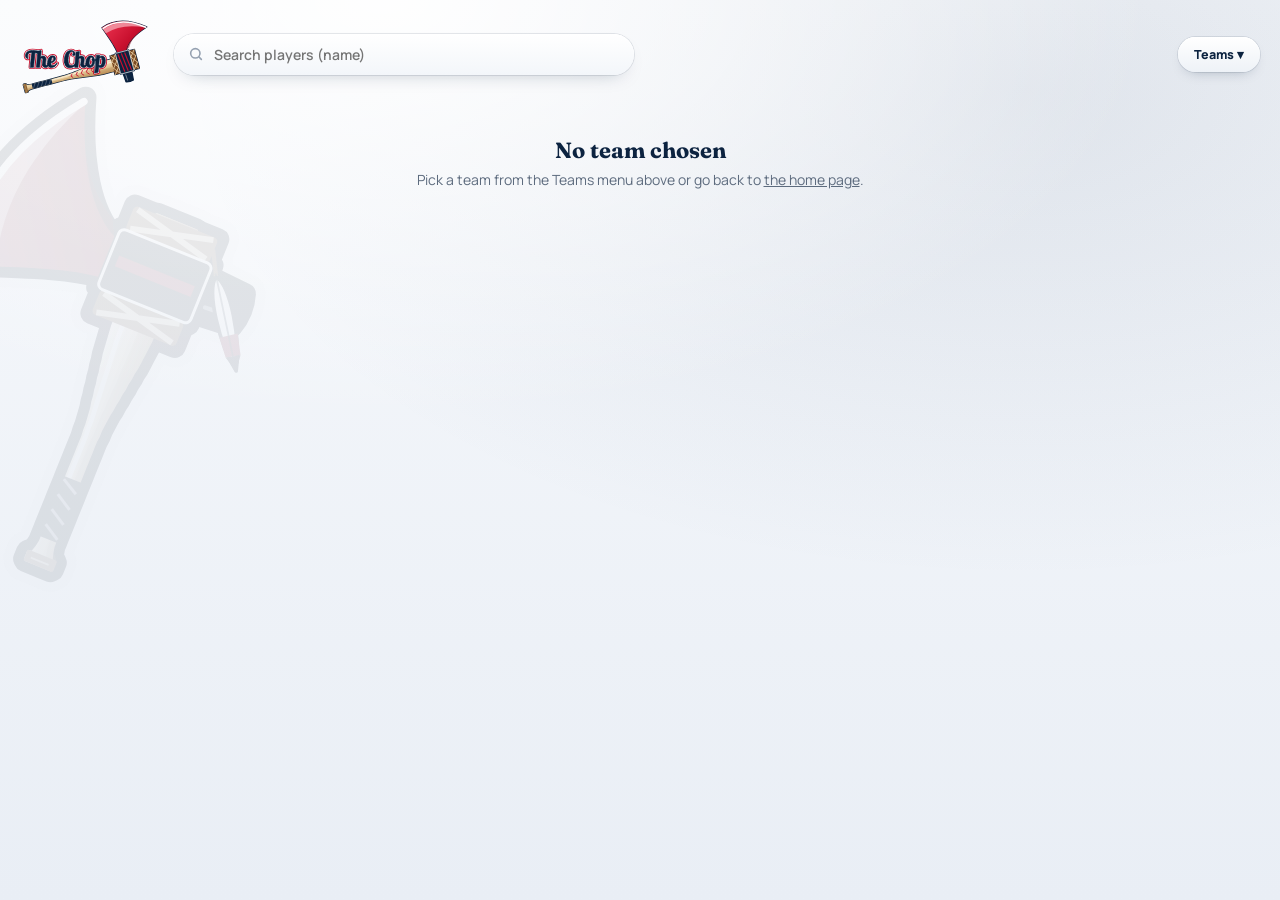
==== commit 71974d3d: "Real app from TheChop 0a3b159: home, team pages and the first 13 player pages Co-Authored-By: Claude" ====
--- a/team.html
+++ b/team.html
@@ -1,432 +1,31 @@
 <!doctype html>
-<html lang="en"><head><meta charset="utf-8"><meta name="viewport" content="width=device-width,initial-scale=1">
-<title>New York Yankees · The Chop · Team page draft</title><link rel="icon" href="data:image/svg+xml,%3Csvg%20xmlns%3D%22http%3A%2F%2Fwww.w3.org%2F2000%2Fsvg%22%20viewBox%3D%220%200%20100%20100%22%20role%3D%22img%22%20aria-label%3D%22The%20Chop%22%3E%3Ctitle%3EThe%20Chop%3A%20script%20wordmark%20with%20a%20straight%20ash%20bat%20carrying%20a%20hafted%20red%20tomahawk%20head%3C%2Ftitle%3E%3Cdefs%3E%3ClinearGradient%20id%3D%22g2iw%22%20x1%3D%220%22%20y1%3D%220%22%20x2%3D%220%22%20y2%3D%221%22%3E%3Cstop%20offset%3D%220%22%20stop-color%3D%22%23f8ecd2%22%2F%3E%3Cstop%20offset%3D%22.45%22%20stop-color%3D%22%23ead0a0%22%2F%3E%3Cstop%20offset%3D%221%22%20stop-color%3D%22%23c29760%22%2F%3E%3C%2FlinearGradient%3E%3ClinearGradient%20id%3D%22g2ir%22%20x1%3D%220%22%20y1%3D%220%22%20x2%3D%221%22%20y2%3D%221%22%3E%3Cstop%20offset%3D%220%22%20stop-color%3D%22%23ec3350%22%2F%3E%3Cstop%20offset%3D%22.6%22%20stop-color%3D%22%23c8102e%22%2F%3E%3Cstop%20offset%3D%221%22%20stop-color%3D%22%238f0b20%22%2F%3E%3C%2FlinearGradient%3E%3C%2Fdefs%3E%3Crect%20x%3D%221%22%20y%3D%221%22%20width%3D%2298%22%20height%3D%2298%22%20rx%3D%2222%22%20fill%3D%22%230c2340%22%2F%3E%3Crect%20x%3D%225.5%22%20y%3D%225.5%22%20width%3D%2289%22%20height%3D%2289%22%20rx%3D%2218%22%20fill%3D%22none%22%20stroke%3D%22%23c8102e%22%20stroke-width%3D%222.5%22%2F%3E%3Cg%20transform%3D%22translate%2833.9%2C87.9%29%20rotate%28-62%29%22%3E%3Cpath%20d%3D%22M0%2C-2.3%20L0.3%2C-2.6%20L1.7%2C-2.6%20L2%2C-2.3%20L2%2C-1.9%20L3%2C-1.6%20L4%2C-1.4%20L5%2C-1.4%20L6%2C-1.4%20L7%2C-1.4%20L8%2C-1.4%20L9%2C-1.4%20L10%2C-1.4%20L10.9%2C-1.4%20L11.9%2C-1.4%20L12.9%2C-1.4%20L13.9%2C-1.4%20L14.9%2C-1.4%20L15.9%2C-1.4%20L16.9%2C-1.4%20L17.9%2C-1.4%20L18.9%2C-1.4%20L19.9%2C-1.4%20L20.9%2C-1.4%20L21.9%2C-1.4%20L22.9%2C-1.4%20L23.9%2C-1.5%20L24.9%2C-1.5%20L25.9%2C-1.6%20L26.9%2C-1.7%20L27.8%2C-1.8%20L28.8%2C-2%20L29.8%2C-2.1%20L30.8%2C-2.3%20L31.8%2C-2.4%20L32.8%2C-2.6%20L33.8%2C-2.7%20L34.8%2C-2.9%20L35.8%2C-3%20L36.8%2C-3.2%20L37.8%2C-3.3%20L38.8%2C-3.4%20L39.8%2C-3.5%20L40.8%2C-3.6%20L41.8%2C-3.7%20L42.8%2C-3.7%20L43.8%2C-3.8%20L44.7%2C-3.8%20L45.7%2C-3.8%20L46.7%2C-3.8%20L47.7%2C-3.8%20L48.7%2C-3.8%20L49.7%2C-3.8%20L50.7%2C-3.8%20L51.7%2C-3.8%20L52.7%2C-3.8%20L53.7%2C-3.8%20L54.7%2C-3.8%20L55.7%2C-3.8%20L56.7%2C-3.8%20L57.7%2C-3.8%20L58.7%2C-3.8%20L59.7%2C-3.8%20L60.7%2C-3.8%20L61.7%2C-3.8%20L62%2C-3.5%20L62%2C3.5%20L61.7%2C3.8%20L60.7%2C3.8%20L59.7%2C3.8%20L58.7%2C3.8%20L57.7%2C3.8%20L56.7%2C3.8%20L55.7%2C3.8%20L54.7%2C3.8%20L53.7%2C3.8%20L52.7%2C3.8%20L51.7%2C3.8%20L50.7%2C3.8%20L49.7%2C3.8%20L48.7%2C3.8%20L47.7%2C3.8%20L46.7%2C3.8%20L45.7%2C3.8%20L44.7%2C3.8%20L43.8%2C3.8%20L42.8%2C3.7%20L41.8%2C3.7%20L40.8%2C3.6%20L39.8%2C3.5%20L38.8%2C3.4%20L37.8%2C3.3%20L36.8%2C3.2%20L35.8%2C3%20L34.8%2C2.9%20L33.8%2C2.7%20L32.8%2C2.6%20L31.8%2C2.4%20L30.8%2C2.3%20L29.8%2C2.1%20L28.8%2C2%20L27.8%2C1.8%20L26.9%2C1.7%20L25.9%2C1.6%20L24.9%2C1.5%20L23.9%2C1.5%20L22.9%2C1.4%20L21.9%2C1.4%20L20.9%2C1.4%20L19.9%2C1.4%20L18.9%2C1.4%20L17.9%2C1.4%20L16.9%2C1.4%20L15.9%2C1.4%20L14.9%2C1.4%20L13.9%2C1.4%20L12.9%2C1.4%20L11.9%2C1.4%20L10.9%2C1.4%20L10%2C1.4%20L9%2C1.4%20L8%2C1.4%20L7%2C1.4%20L6%2C1.4%20L5%2C1.4%20L4%2C1.4%20L3%2C1.6%20L2%2C1.9%20L2%2C2.3%20L1.7%2C2.6%20L0.3%2C2.6%20L0%2C2.3%20Z%22%20fill%3D%22%23ffffff%22%20stroke%3D%22%23ffffff%22%20stroke-width%3D%226.8%22%20stroke-linejoin%3D%22round%22%2F%3E%3Cg%20transform%3D%22matrix%280.2428%2C0.0000%2C0.0000%2C0.2428%2C52.1296%2C0.0000%29%22%3E%3Cpath%20d%3D%22M-15%2C-36%20C-17%2C-58%20-30%2C-90%20-42%2C-124%20Q22%2C-148%2096%2C-90%20C52%2C-76%2024%2C-56%2015%2C-36%20Z%22%20fill%3D%22%23ffffff%22%20stroke%3D%22%23ffffff%22%20stroke-width%3D%2228%22%20stroke-linejoin%3D%22round%22%2F%3E%3Cpath%20d%3D%22M-14%2C34%20L-12%2C62%20Q0%2C66%2012%2C62%20L14%2C34%20Z%22%20fill%3D%22%23ffffff%22%20stroke%3D%22%23ffffff%22%20stroke-width%3D%2228%22%20stroke-linejoin%3D%22round%22%2F%3E%3Cpath%20d%3D%22M-22%2C-34%20H22%20V34%20H-22%20Z%22%20fill%3D%22%23ffffff%22%20stroke%3D%22%23ffffff%22%20stroke-width%3D%2228%22%20stroke-linejoin%3D%22round%22%2F%3E%3Cpath%20d%3D%22M-40%2C-31%20H40%20V31%20H-40%20Z%22%20fill%3D%22%23ffffff%22%20stroke%3D%22%23ffffff%22%20stroke-width%3D%2228%22%20stroke-linejoin%3D%22round%22%2F%3E%3C%2Fg%3E%3C%2Fg%3E%3Cg%20transform%3D%22translate%2833.9%2C87.9%29%20rotate%28-62%29%22%3E%3Cpath%20d%3D%22M0%2C-2.3%20L0.3%2C-2.6%20L1.7%2C-2.6%20L2%2C-2.3%20L2%2C-1.9%20L3%2C-1.6%20L4%2C-1.4%20L5%2C-1.4%20L6%2C-1.4%20L7%2C-1.4%20L8%2C-1.4%20L9%2C-1.4%20L10%2C-1.4%20L10.9%2C-1.4%20L11.9%2C-1.4%20L12.9%2C-1.4%20L13.9%2C-1.4%20L14.9%2C-1.4%20L15.9%2C-1.4%20L16.9%2C-1.4%20L17.9%2C-1.4%20L18.9%2C-1.4%20L19.9%2C-1.4%20L20.9%2C-1.4%20L21.9%2C-1.4%20L22.9%2C-1.4%20L23.9%2C-1.5%20L24.9%2C-1.5%20L25.9%2C-1.6%20L26.9%2C-1.7%20L27.8%2C-1.8%20L28.8%2C-2%20L29.8%2C-2.1%20L30.8%2C-2.3%20L31.8%2C-2.4%20L32.8%2C-2.6%20L33.8%2C-2.7%20L34.8%2C-2.9%20L35.8%2C-3%20L36.8%2C-3.2%20L37.8%2C-3.3%20L38.8%2C-3.4%20L39.8%2C-3.5%20L40.8%2C-3.6%20L41.8%2C-3.7%20L42.8%2C-3.7%20L43.8%2C-3.8%20L44.7%2C-3.8%20L45.7%2C-3.8%20L46.7%2C-3.8%20L47.7%2C-3.8%20L48.7%2C-3.8%20L49.7%2C-3.8%20L50.7%2C-3.8%20L51.7%2C-3.8%20L52.7%2C-3.8%20L53.7%2C-3.8%20L54.7%2C-3.8%20L55.7%2C-3.8%20L56.7%2C-3.8%20L57.7%2C-3.8%20L58.7%2C-3.8%20L59.7%2C-3.8%20L60.7%2C-3.8%20L61.7%2C-3.8%20L62%2C-3.5%20L62%2C3.5%20L61.7%2C3.8%20L60.7%2C3.8%20L59.7%2C3.8%20L58.7%2C3.8%20L57.7%2C3.8%20L56.7%2C3.8%20L55.7%2C3.8%20L54.7%2C3.8%20L53.7%2C3.8%20L52.7%2C3.8%20L51.7%2C3.8%20L50.7%2C3.8%20L49.7%2C3.8%20L48.7%2C3.8%20L47.7%2C3.8%20L46.7%2C3.8%20L45.7%2C3.8%20L44.7%2C3.8%20L43.8%2C3.8%20L42.8%2C3.7%20L41.8%2C3.7%20L40.8%2C3.6%20L39.8%2C3.5%20L38.8%2C3.4%20L37.8%2C3.3%20L36.8%2C3.2%20L35.8%2C3%20L34.8%2C2.9%20L33.8%2C2.7%20L32.8%2C2.6%20L31.8%2C2.4%20L30.8%2C2.3%20L29.8%2C2.1%20L28.8%2C2%20L27.8%2C1.8%20L26.9%2C1.7%20L25.9%2C1.6%20L24.9%2C1.5%20L23.9%2C1.5%20L22.9%2C1.4%20L21.9%2C1.4%20L20.9%2C1.4%20L19.9%2C1.4%20L18.9%2C1.4%20L17.9%2C1.4%20L16.9%2C1.4%20L15.9%2C1.4%20L14.9%2C1.4%20L13.9%2C1.4%20L12.9%2C1.4%20L11.9%2C1.4%20L10.9%2C1.4%20L10%2C1.4%20L9%2C1.4%20L8%2C1.4%20L7%2C1.4%20L6%2C1.4%20L5%2C1.4%20L4%2C1.4%20L3%2C1.6%20L2%2C1.9%20L2%2C2.3%20L1.7%2C2.6%20L0.3%2C2.6%20L0%2C2.3%20Z%22%20fill%3D%22%230c2340%22%20stroke%3D%22%230c2340%22%20stroke-width%3D%223.6%22%20stroke-linejoin%3D%22round%22%2F%3E%3Cg%20transform%3D%22matrix%280.2428%2C0.0000%2C0.0000%2C0.2428%2C52.1296%2C0.0000%29%22%3E%3Cpath%20d%3D%22M-15%2C-36%20C-17%2C-58%20-30%2C-90%20-42%2C-124%20Q22%2C-148%2096%2C-90%20C52%2C-76%2024%2C-56%2015%2C-36%20Z%22%20fill%3D%22%230c2340%22%20stroke%3D%22%230c2340%22%20stroke-width%3D%2214.8%22%20stroke-linejoin%3D%22round%22%2F%3E%3Cpath%20d%3D%22M-14%2C34%20L-12%2C62%20Q0%2C66%2012%2C62%20L14%2C34%20Z%22%20fill%3D%22%230c2340%22%20stroke%3D%22%230c2340%22%20stroke-width%3D%2214.8%22%20stroke-linejoin%3D%22round%22%2F%3E%3Cpath%20d%3D%22M-22%2C-34%20H22%20V34%20H-22%20Z%22%20fill%3D%22%230c2340%22%20stroke%3D%22%230c2340%22%20stroke-width%3D%2214.8%22%20stroke-linejoin%3D%22round%22%2F%3E%3Cpath%20d%3D%22M-40%2C-31%20H40%20V31%20H-40%20Z%22%20fill%3D%22%230c2340%22%20stroke%3D%22%230c2340%22%20stroke-width%3D%2214.8%22%20stroke-linejoin%3D%22round%22%2F%3E%3C%2Fg%3E%3C%2Fg%3E%3Cg%20transform%3D%22translate%2833.9%2C87.9%29%20rotate%28-62%29%22%3E%3Cpath%20d%3D%22M0%2C-2.3%20L0.3%2C-2.6%20L1.7%2C-2.6%20L2%2C-2.3%20L2%2C-1.9%20L3%2C-1.6%20L4%2C-1.4%20L5%2C-1.4%20L6%2C-1.4%20L7%2C-1.4%20L8%2C-1.4%20L9%2C-1.4%20L10%2C-1.4%20L10.9%2C-1.4%20L11.9%2C-1.4%20L12.9%2C-1.4%20L13.9%2C-1.4%20L14.9%2C-1.4%20L15.9%2C-1.4%20L16.9%2C-1.4%20L17.9%2C-1.4%20L18.9%2C-1.4%20L19.9%2C-1.4%20L20.9%2C-1.4%20L21.9%2C-1.4%20L22.9%2C-1.4%20L23.9%2C-1.5%20L24.9%2C-1.5%20L25.9%2C-1.6%20L26.9%2C-1.7%20L27.8%2C-1.8%20L28.8%2C-2%20L29.8%2C-2.1%20L30.8%2C-2.3%20L31.8%2C-2.4%20L32.8%2C-2.6%20L33.8%2C-2.7%20L34.8%2C-2.9%20L35.8%2C-3%20L36.8%2C-3.2%20L37.8%2C-3.3%20L38.8%2C-3.4%20L39.8%2C-3.5%20L40.8%2C-3.6%20L41.8%2C-3.7%20L42.8%2C-3.7%20L43.8%2C-3.8%20L44.7%2C-3.8%20L45.7%2C-3.8%20L46.7%2C-3.8%20L47.7%2C-3.8%20L48.7%2C-3.8%20L49.7%2C-3.8%20L50.7%2C-3.8%20L51.7%2C-3.8%20L52.7%2C-3.8%20L53.7%2C-3.8%20L54.7%2C-3.8%20L55.7%2C-3.8%20L56.7%2C-3.8%20L57.7%2C-3.8%20L58.7%2C-3.8%20L59.7%2C-3.8%20L60.7%2C-3.8%20L61.7%2C-3.8%20L62%2C-3.5%20L62%2C3.5%20L61.7%2C3.8%20L60.7%2C3.8%20L59.7%2C3.8%20L58.7%2C3.8%20L57.7%2C3.8%20L56.7%2C3.8%20L55.7%2C3.8%20L54.7%2C3.8%20L53.7%2C3.8%20L52.7%2C3.8%20L51.7%2C3.8%20L50.7%2C3.8%20L49.7%2C3.8%20L48.7%2C3.8%20L47.7%2C3.8%20L46.7%2C3.8%20L45.7%2C3.8%20L44.7%2C3.8%20L43.8%2C3.8%20L42.8%2C3.7%20L41.8%2C3.7%20L40.8%2C3.6%20L39.8%2C3.5%20L38.8%2C3.4%20L37.8%2C3.3%20L36.8%2C3.2%20L35.8%2C3%20L34.8%2C2.9%20L33.8%2C2.7%20L32.8%2C2.6%20L31.8%2C2.4%20L30.8%2C2.3%20L29.8%2C2.1%20L28.8%2C2%20L27.8%2C1.8%20L26.9%2C1.7%20L25.9%2C1.6%20L24.9%2C1.5%20L23.9%2C1.5%20L22.9%2C1.4%20L21.9%2C1.4%20L20.9%2C1.4%20L19.9%2C1.4%20L18.9%2C1.4%20L17.9%2C1.4%20L16.9%2C1.4%20L15.9%2C1.4%20L14.9%2C1.4%20L13.9%2C1.4%20L12.9%2C1.4%20L11.9%2C1.4%20L10.9%2C1.4%20L10%2C1.4%20L9%2C1.4%20L8%2C1.4%20L7%2C1.4%20L6%2C1.4%20L5%2C1.4%20L4%2C1.4%20L3%2C1.6%20L2%2C1.9%20L2%2C2.3%20L1.7%2C2.6%20L0.3%2C2.6%20L0%2C2.3%20Z%22%20fill%3D%22url%28%23g2iw%29%22%2F%3E%3Cpath%20d%3D%22M2%2C0.7%20L3.2%2C0.4%20L4.4%2C0.3%20L5.6%2C0.3%20L6.8%2C0.3%20L8%2C0.3%20L9.2%2C0.3%20L10.4%2C0.3%20L11.6%2C0.3%20L12.8%2C0.3%20L14%2C0.3%20L15.2%2C0.3%20L16.4%2C0.3%20L17.6%2C0.3%20L18.8%2C0.3%20L20%2C0.3%20L21.2%2C0.3%20L22.4%2C0.3%20L23.6%2C0.4%20L24.8%2C0.4%20L26%2C0.4%20L27.2%2C0.4%20L28.4%2C0.5%20L29.6%2C0.5%20L30.8%2C0.6%20L32%2C0.6%20L33.2%2C0.7%20L34.4%2C0.7%20L35.6%2C0.7%20L36.8%2C0.8%20L38%2C0.8%20L39.2%2C0.9%20L40.4%2C0.9%20L41.6%2C0.9%20L42.8%2C0.9%20L44%2C0.9%20L45.2%2C0.9%20L46.4%2C0.9%20L47.6%2C0.9%20L48.8%2C0.9%20L50%2C0.9%20L51.2%2C0.9%20L52.4%2C0.9%20L53.6%2C0.9%20L54.8%2C0.9%20L56%2C0.9%20L57.2%2C0.9%20L58.4%2C0.9%20L59.6%2C0.9%20L60.8%2C0.9%20L62%2C0.9%20L62%2C3.8%20L60.8%2C3.8%20L59.6%2C3.8%20L58.4%2C3.8%20L57.2%2C3.8%20L56%2C3.8%20L54.8%2C3.8%20L53.6%2C3.8%20L52.4%2C3.8%20L51.2%2C3.8%20L50%2C3.8%20L48.8%2C3.8%20L47.6%2C3.8%20L46.4%2C3.8%20L45.2%2C3.8%20L44%2C3.8%20L42.8%2C3.7%20L41.6%2C3.7%20L40.4%2C3.6%20L39.2%2C3.5%20L38%2C3.3%20L36.8%2C3.2%20L35.6%2C3%20L34.4%2C2.8%20L33.2%2C2.6%20L32%2C2.4%20L30.8%2C2.3%20L29.6%2C2.1%20L28.4%2C1.9%20L27.2%2C1.8%20L26%2C1.6%20L24.8%2C1.5%20L23.6%2C1.4%20L22.4%2C1.4%20L21.2%2C1.4%20L20%2C1.4%20L18.8%2C1.4%20L17.6%2C1.4%20L16.4%2C1.4%20L15.2%2C1.4%20L14%2C1.4%20L12.8%2C1.4%20L11.6%2C1.4%20L10.4%2C1.4%20L9.2%2C1.4%20L8%2C1.4%20L6.8%2C1.4%20L5.6%2C1.4%20L4.4%2C1.4%20L3.2%2C1.5%20L2%2C2.6%20Z%22%20fill%3D%22%23a8783f%22%20fill-opacity%3D%22.26%22%2F%3E%3Crect%20x%3D%220%22%20y%3D%22-2.6%22%20width%3D%222%22%20height%3D%225.3%22%20rx%3D%220.3%22%20fill%3D%22%238f6331%22%2F%3E%3Cline%20x1%3D%220.9%22%20y1%3D%22-1.6%22%20x2%3D%220.9%22%20y2%3D%221.6%22%20stroke%3D%22%23f3dfb8%22%20stroke-opacity%3D%22.7%22%20stroke-width%3D%220.3%22%2F%3E%3Crect%20x%3D%2261%22%20y%3D%22-3.8%22%20width%3D%221%22%20height%3D%227.6%22%20fill%3D%22%23b38449%22%2F%3E%3Cpath%20d%3D%22M5.7%2C-0.7%20L7.1%2C-0.7%20L8.4%2C-0.7%20L9.7%2C-0.7%20L11.1%2C-0.7%20L12.4%2C-0.7%20L13.7%2C-0.7%20L15.1%2C-0.7%20L16.4%2C-0.7%20L17.7%2C-0.7%20L19.1%2C-0.7%20L20.4%2C-0.7%20L21.7%2C-0.7%20L23.1%2C-0.7%20L24.4%2C-0.8%20L25.7%2C-0.8%20L27.1%2C-0.9%20L28.4%2C-1%20L29.7%2C-1.1%20L31.1%2C-1.2%20L32.4%2C-1.3%20L33.7%2C-1.4%20L35.1%2C-1.5%20L36.4%2C-1.6%20L37.7%2C-1.7%20L39.1%2C-1.8%20L40.4%2C-1.9%20L41.7%2C-1.9%20L43.1%2C-1.9%20L44.4%2C-2%20L45.7%2C-2%20L47.1%2C-2%20L48.4%2C-2%20L49.8%2C-2%20L51.1%2C-2%20L52.4%2C-2%20L53.8%2C-2%20L55.1%2C-2%20L56.4%2C-2%20L57.8%2C-2%20L59.1%2C-2%22%20fill%3D%22none%22%20stroke%3D%22%23fff%22%20stroke-opacity%3D%22.75%22%20stroke-width%3D%220.8%22%20stroke-linecap%3D%22round%22%2F%3E%3Crect%20x%3D%224.8%22%20y%3D%22-1.8%22%20width%3D%2210.8%22%20height%3D%223.5%22%20fill%3D%22%230c2340%22%2F%3E%3Cline%20x1%3D%225.3%22%20y1%3D%221.4%22%20x2%3D%227%22%20y2%3D%22-1.4%22%20stroke%3D%22%23fff%22%20stroke-opacity%3D%22.55%22%20stroke-width%3D%220.5%22%2F%3E%3Cline%20x1%3D%228%22%20y1%3D%221.4%22%20x2%3D%229.7%22%20y2%3D%22-1.4%22%20stroke%3D%22%23fff%22%20stroke-opacity%3D%22.55%22%20stroke-width%3D%220.5%22%2F%3E%3Cline%20x1%3D%2210.7%22%20y1%3D%221.4%22%20x2%3D%2212.4%22%20y2%3D%22-1.4%22%20stroke%3D%22%23fff%22%20stroke-opacity%3D%22.55%22%20stroke-width%3D%220.5%22%2F%3E%3Cline%20x1%3D%2213.5%22%20y1%3D%221.4%22%20x2%3D%2215.1%22%20y2%3D%22-1.4%22%20stroke%3D%22%23fff%22%20stroke-opacity%3D%22.55%22%20stroke-width%3D%220.5%22%2F%3E%3Cg%20transform%3D%22matrix%280.2428%2C0.0000%2C0.0000%2C0.2428%2C52.1296%2C0.0000%29%22%3E%3Cpath%20d%3D%22M-15%2C-36%20C-17%2C-58%20-30%2C-90%20-42%2C-124%20Q22%2C-148%2096%2C-90%20C52%2C-76%2024%2C-56%2015%2C-36%20Z%22%20fill%3D%22url%28%23g2ir%29%22%2F%3E%3Cpath%20d%3D%22M15%2C-36%20C24%2C-56%2052%2C-76%2096%2C-90%20C62%2C-80%2038%2C-64%2026%2C-42%20Z%22%20fill%3D%22%237d0a1c%22%20fill-opacity%3D%22.55%22%2F%3E%3Cpath%20d%3D%22M-40%2C-118%20Q22%2C-142%2092%2C-89%20Q24%2C-122%20-34%2C-104%20Z%22%20fill%3D%22%23f6a3b0%22%20fill-opacity%3D%22.8%22%2F%3E%3Cpath%20d%3D%22M-39%2C-121%20Q22%2C-145%2093%2C-90%22%20fill%3D%22none%22%20stroke%3D%22%23fff%22%20stroke-width%3D%225%22%20stroke-linecap%3D%22round%22%2F%3E%3Cpath%20d%3D%22M-14%2C34%20L-12%2C62%20Q0%2C66%2012%2C62%20L14%2C34%20Z%22%20fill%3D%22%230c2340%22%2F%3E%3Cpath%20d%3D%22M-7%2C40%20L-6%2C58%22%20stroke%3D%22%23fff%22%20stroke-opacity%3D%22.45%22%20stroke-width%3D%223%22%20stroke-linecap%3D%22round%22%2F%3E%3Crect%20x%3D%22-40%22%20y%3D%22-31%22%20width%3D%2218%22%20height%3D%2262%22%20rx%3D%223%22%20fill%3D%22%237a4a22%22%2F%3E%3Cpath%20d%3D%22M-38%2C-28%20L-24%2C28%20M-24%2C-28%20L-38%2C28%22%20stroke%3D%22%23e2c79a%22%20stroke-width%3D%224%22%2F%3E%3Crect%20x%3D%2222%22%20y%3D%22-31%22%20width%3D%2218%22%20height%3D%2262%22%20rx%3D%223%22%20fill%3D%22%237a4a22%22%2F%3E%3Cpath%20d%3D%22M24%2C-28%20L38%2C28%20M38%2C-28%20L24%2C28%22%20stroke%3D%22%23e2c79a%22%20stroke-width%3D%224%22%2F%3E%3Crect%20x%3D%22-22%22%20y%3D%22-34%22%20width%3D%2244%22%20height%3D%2268%22%20rx%3D%224%22%20fill%3D%22%230c2340%22%20stroke%3D%22%23fff%22%20stroke-width%3D%222%22%2F%3E%3Cpath%20d%3D%22M0%2C-28%20L0%2C28%22%20stroke%3D%22%23c8102e%22%20stroke-width%3D%228%22%2F%3E%3C%2Fg%3E%3C%2Fg%3E%3Cpath%20d%3D%22M68.5%2C38.7%20L68.5%2C43.1%22%20stroke%3D%22%237a4a22%22%20stroke-width%3D%220.7%22%20stroke-linecap%3D%22round%22%2F%3E%3Cpath%20d%3D%22M68.5%2C43.1%20C70.8%2C44.5%2071.5%2C54.1%2070.2%2C59%20C67.9%2C54.5%2066.6%2C44.9%2068.5%2C43.1%20Z%22%20fill%3D%22%23fff%22%20stroke%3D%22%230c2340%22%20stroke-width%3D%220.6%22%20stroke-linejoin%3D%22round%22%2F%3E%3Cpath%20d%3D%22M68%2C53.2%20L71.1%2C52.8%20L71.2%2C56.4%20L68.7%2C56.6%20Z%22%20fill%3D%22%23c8102e%22%2F%3E%3Cpath%20d%3D%22M71.2%2C56.4%20L70.2%2C59%20L68.7%2C56.6%20Z%22%20fill%3D%22%230c2340%22%2F%3E%3Cpath%20d%3D%22M68.5%2C42.6%20L70%2C57.4%22%20stroke%3D%22%230c2340%22%20stroke-opacity%3D%22.7%22%20stroke-width%3D%220.3%22%20stroke-linecap%3D%22round%22%2F%3E%3C%2Fsvg%3E">
+<html lang="en"><head><meta name="thechop-mode" content="static"><meta charset="utf-8"><meta name="viewport" content="width=device-width,initial-scale=1">
+<title>Team · The Chop</title>
+<link rel="icon" type="image/svg+xml" href="./img/thechop-g2-icon.svg">
 <link rel="preconnect" href="https://fonts.googleapis.com">
 <link href="https://fonts.googleapis.com/css2?family=Fraunces:opsz,wght@9..144,500;9..144,600;9..144,700&family=Manrope:wght@400;500;600;700;800&display=swap" rel="stylesheet">
-<style>.tclogo{display:inline-flex;align-items:center;flex:none;transition:transform .18s ease,filter .18s ease}.tclogo:hover{transform:translateY(-2px);filter:drop-shadow(0 4px 6px rgba(12,35,64,.25))}.tclogo svg{height:84px;width:auto;display:block}.tclogo .lg-icon{display:none}@media (max-width:820px){.tclogo .lg-full{display:none}.tclogo .lg-icon{display:block}.tclogo svg{height:42px}}
-
-:root{--navy:#0c2340;--navy2:#1d3a63;--ink:#0f1c2e;--mut:#5d6b7e;--faint:#95a1b1;--hair:rgba(12,35,64,.10);
-  --good:#16a34a;--goodk:#0d7a37;--bad:#b0583f;--badk:#9c4631;
-  --tc:#0c2340;--tc2:#c4ced3;
-  --card:linear-gradient(180deg,#ffffff 0%,#f7f9fc 100%);
-  --sh:0 1px 0 #fff inset,0 18px 40px -22px rgba(12,35,64,.35),0 3px 10px -4px rgba(12,35,64,.12);}
-*{box-sizing:border-box}
-html,body{margin:0}
-body{font-family:Manrope,system-ui,sans-serif;color:var(--ink);background:#eef2f7;-webkit-font-smoothing:antialiased;font-size:13px}
-.num,td{font-variant-numeric:tabular-nums}
-a{color:inherit;text-decoration:none}
-#bg{position:fixed;inset:0;z-index:0;pointer-events:none;
-  background:radial-gradient(1100px 600px at 30% 0%,rgba(255,255,255,.95),rgba(255,255,255,0) 70%),radial-gradient(1200px 700px at 80% 10%,rgba(29,58,99,.10),transparent 70%),linear-gradient(180deg,#f7f9fc 0%,#e9eef5 100%)}
-#bg .photo{position:absolute;inset:0 0 auto 0;height:420px;background:url("https://upload.wikimedia.org/wikipedia/commons/thumb/9/92/A_Great_Night_at_Yankee_Stadium.jpg/1920px-A_Great_Night_at_Yankee_Stadium.jpg") center 55%/cover;
-  opacity:.12;filter:grayscale(.6) blur(2px);mix-blend-mode:multiply;-webkit-mask-image:linear-gradient(180deg,#000 0%,transparent 100%);mask-image:linear-gradient(180deg,#000 0%,transparent 100%)}
-#bg .mark{position:absolute;right:6%;top:40px;width:340px;opacity:.04}
-#app{position:relative;z-index:1;max-width:1560px;margin:0 auto;padding:12px 20px 26px}
-/* top bar */
-.bar{display:flex;align-items:center;gap:14px;position:relative;z-index:30}
-.brand{display:flex;align-items:center;gap:9px;font:700 21px Fraunces,serif;color:var(--navy);letter-spacing:-.01em;white-space:nowrap}
-.brand .m{width:38px;height:38px;border-radius:12px;display:grid;place-items:center;color:#fff;font:800 15px Manrope;letter-spacing:-.04em;
-  background:linear-gradient(180deg,#2a4a78,var(--navy));box-shadow:0 1px 0 rgba(255,255,255,.3) inset,0 8px 16px -8px rgba(12,35,64,.7)}
-.search{position:relative;flex:0 1 460px;margin-left:10px}
-.search input{width:100%;font:600 14px Manrope;color:var(--ink);border:0;border-radius:99px;padding:11px 16px 11px 40px;outline:none;
-  background:linear-gradient(180deg,#fff,#f3f6fa);box-shadow:0 1px 0 #fff inset,0 0 0 1px var(--hair),0 8px 20px -12px rgba(12,35,64,.35)}
-.search input:focus{box-shadow:0 0 0 2px var(--navy2),0 8px 20px -12px rgba(12,35,64,.35)}
-.search svg{position:absolute;left:14px;top:50%;transform:translateY(-50%);width:16px;height:16px;stroke:var(--faint)}
-.dd{position:absolute;left:0;right:0;top:calc(100% + 6px);border-radius:18px;padding:6px;background:rgba(255,255,255,.98);backdrop-filter:blur(10px);
-  box-shadow:0 0 0 1px var(--hair),0 24px 50px -20px rgba(12,35,64,.45);max-height:430px;overflow:auto}
-.dd[hidden]{display:none}
-.dd a{display:grid;grid-template-columns:36px 1fr auto;align-items:center;gap:10px;padding:6px 8px;border-radius:12px}
-.dd a:hover,.dd a.on{background:#eef2f7}
-.dd img{width:36px;height:36px;border-radius:50%;object-fit:cover;background:#e3e9f1}
-.dd b{font-weight:800;color:var(--navy)}
-.dd b mark{background:rgba(22,163,74,.16);color:inherit;border-radius:3px}
-.dd small{display:block;color:var(--mut);font-size:11.5px}
-.dd .yrs{font-size:11px;font-weight:700;color:var(--faint)}
-.dd .none{padding:12px;color:var(--mut)}
-.teams{margin-left:auto;position:relative}
-.tbtn{display:flex;align-items:center;gap:8px;font:800 12.5px Manrope;color:var(--navy);border:0;border-radius:99px;padding:6px 14px 6px 7px;cursor:pointer;
-  background:linear-gradient(180deg,#fff,#eef2f7);box-shadow:0 1px 0 #fff inset,0 0 0 1px var(--hair),0 6px 14px -8px rgba(12,35,64,.35)}
-.tbtn img{width:26px;height:26px}
-.tpop{position:absolute;right:0;top:calc(100% + 8px);width:min(640px,94vw);border-radius:22px;padding:14px 16px;background:rgba(255,255,255,.98);backdrop-filter:blur(10px);
-  box-shadow:0 0 0 1px var(--hair),0 30px 60px -24px rgba(12,35,64,.5);display:grid;grid-template-columns:1fr 1fr;gap:16px}
-.tpop[hidden]{display:none}
-.tpop h5{margin:0 0 6px;font:800 10.5px Manrope;letter-spacing:.14em;text-transform:uppercase;color:var(--navy2)}
-.tpop .dv{display:grid;grid-template-columns:repeat(3,1fr);gap:4px}
-.tpop .dv i{font:800 9.5px Manrope;font-style:normal;letter-spacing:.12em;color:var(--faint);text-transform:uppercase;padding-left:4px}
-.tpop .dv div{display:flex;flex-direction:column;gap:3px}
-.tm{display:flex;align-items:center;gap:6px;padding:5px 6px;border-radius:10px;font:800 12px Manrope;color:var(--ink)}
-.tm img{width:22px;height:22px}
-.tm:hover{background:#eef2f7}
-.tm.on{background:linear-gradient(180deg,#2a4a78,var(--navy));color:#fff}
-/* team ceremony */
-.hero{display:flex;align-items:center;gap:18px;margin:16px 0 14px}
-.hero .lg{width:76px;height:76px;border-radius:22px;background:var(--card);box-shadow:var(--sh);display:grid;place-items:center}
-.hero .lg img{width:54px}
-.hero h1{margin:0;font:700 36px Fraunces,serif;color:var(--navy);letter-spacing:-.01em;line-height:1}
-.hero .meta{margin-top:6px;color:var(--mut);font-size:13px;display:flex;gap:8px;flex-wrap:wrap;align-items:center}
-.hero .meta b{color:var(--ink)}
-.tag{display:inline-flex;align-items:center;gap:4px;font:800 10.5px Manrope;letter-spacing:.06em;text-transform:uppercase;border-radius:99px;padding:4px 9px;color:#fff;
-  background:linear-gradient(180deg,#2a4a78,var(--navy));box-shadow:0 1px 0 rgba(255,255,255,.25) inset}
-.tag.g{background:linear-gradient(180deg,#22b35a,#128a41)}
-.hero .asof{margin-left:auto;text-align:right;font-size:11.5px;color:var(--mut);max-width:420px}
-/* grid */
-.grid{display:grid;grid-template-columns:minmax(0,1fr) 370px;gap:16px;align-items:start}
-.main,.side{display:flex;flex-direction:column;gap:14px;min-width:0}
-.card{position:relative;border-radius:24px;padding:14px 16px 12px;background:linear-gradient(180deg,rgba(255,255,255,.97),rgba(247,249,252,.95));
-  border:1px solid rgba(255,255,255,.95);outline:1px solid var(--hair);outline-offset:-1px;min-width:0;
-  box-shadow:0 1px 0 #fff inset,0 1px 2px rgba(12,35,64,.06),0 10px 30px -12px rgba(12,35,64,.28),0 30px 60px -40px rgba(12,35,64,.25)}
-.card::before{content:"";position:absolute;inset:0 0 auto 0;height:60px;border-radius:24px 24px 0 0;background:linear-gradient(180deg,rgba(255,255,255,.9),rgba(255,255,255,0));pointer-events:none}
-.ch{position:relative;display:flex;align-items:center;gap:10px;flex-wrap:wrap;margin:0 2px 10px}
-.ch h2{margin:0;font:700 19px Fraunces,serif;color:var(--navy)}
-.ch h2 small{font:800 10px Manrope;letter-spacing:.13em;text-transform:uppercase;color:var(--faint);margin-left:8px}
-.ch .sp{flex:1}
-.xp{font:800 11.5px Manrope;color:var(--navy2);border:0;border-radius:99px;padding:7px 13px;cursor:pointer;background:linear-gradient(180deg,#fff,#eef2f7);
-  box-shadow:0 1px 0 #fff inset,0 0 0 1px var(--hair),0 3px 8px -4px rgba(12,35,64,.3)}
-.xp:hover{transform:translateY(-1px)}
-.card.open .xp{color:#fff;background:linear-gradient(180deg,#2a4a78,var(--navy))}
-.seg{display:inline-flex;padding:3px;border-radius:99px;background:linear-gradient(180deg,#e9eef5,#f5f7fa);box-shadow:inset 0 1px 3px rgba(12,35,64,.14)}
-.seg button{font:800 12px Manrope;color:var(--mut);border:0;background:none;border-radius:99px;padding:7px 14px;cursor:pointer}
-.seg button.on{color:#fff;background:linear-gradient(180deg,#2a4a78,var(--navy));box-shadow:0 1px 0 rgba(255,255,255,.25) inset,0 4px 10px -4px rgba(12,35,64,.6)}
-.note{position:relative;font-size:11.5px;color:var(--mut);margin:-4px 2px 8px}
-.src{position:relative;font-size:10.5px;color:var(--faint);margin:8px 2px 0;line-height:1.45}
-/* roster tables: rounded glossy rows */
-.twrap{position:relative}
-.tw{overflow-x:auto;scrollbar-width:thin;border-radius:14px}
-.twrap::after{content:"";position:absolute;top:0;right:0;bottom:0;width:30px;border-radius:0 14px 14px 0;pointer-events:none;opacity:0;transition:opacity .2s;background:linear-gradient(90deg,rgba(255,255,255,0),rgba(12,35,64,.16))}
-.twrap.more::after{opacity:1}
-table{border-collapse:separate;border-spacing:0 4px;width:100%;font-size:12.5px;white-space:nowrap}
-th{font:800 9.5px Manrope;letter-spacing:.1em;text-transform:uppercase;color:var(--faint);text-align:left;padding:0 7px 1px;vertical-align:bottom}
-th.r,td.r{text-align:right}
-th.c,td.c{text-align:center}
-td{padding:3px 7px;background:linear-gradient(180deg,#fff,#f5f7fb);border-top:1px solid rgba(12,35,64,.06);border-bottom:1px solid rgba(12,35,64,.09)}
-td:first-child{border-radius:14px 0 0 14px;border-left:1px solid rgba(12,35,64,.07)}
-td:last-child{border-radius:0 14px 14px 0;border-right:1px solid rgba(12,35,64,.07)}
-tr.pr{cursor:pointer}
-tr.pr td{transition:background .12s,box-shadow .12s}
-tr.pr:hover td{background:linear-gradient(180deg,#fff,#eaf0f8);border-color:rgba(29,58,99,.22)}
-tr.pr:hover .nm b{color:var(--navy2);text-decoration:underline;text-decoration-thickness:1.5px;text-underline-offset:3px}
-tr.hl td{background:linear-gradient(180deg,#f3fbf6,#e7f5ec)}
-.x{display:none}
-.card.open .x{display:table-cell}
-tr.mr{display:none}.card.open tr.mr{display:table-row}.card.open .more8{display:none}
-.more8{font:700 11.5px Manrope;color:var(--navy2);margin:2px 4px 4px}
-.ord{display:inline-grid;place-items:center;width:22px;height:22px;border-radius:50%;font:800 12px Manrope;color:#fff;background:radial-gradient(circle at 35% 25%,#46679a,var(--navy));box-shadow:0 2px 5px -2px rgba(12,35,64,.6)}
-.pos{display:inline-block;min-width:30px;text-align:center;font:800 11px Manrope;color:var(--navy2);border-radius:8px;padding:3px 6px;background:linear-gradient(180deg,#f3f6fa,#e4eaf2);box-shadow:0 1px 0 #fff inset,0 0 0 1px rgba(12,35,64,.07)}
-.pos.cl{color:#fff;background:linear-gradient(180deg,#2a4a78,var(--navy))}
-.pos.il{color:#8a3b2e;background:linear-gradient(180deg,#fbf1ee,#f2e0db)}
-.jn{color:var(--faint);font-weight:700}
-.nm{display:flex;align-items:center;gap:9px}
-.nm img{width:28px;height:28px;border-radius:50%;object-fit:cover;object-position:50% 12%;background:#e3e9f1;box-shadow:0 0 0 2px #fff,0 0 0 3px rgba(12,35,64,.08)}
-.nm b{font-weight:800;color:var(--navy);font-size:13px}
-.nm i{font-style:normal;font:800 9px Manrope;letter-spacing:.06em;color:var(--mut);background:#eef2f7;border-radius:99px;padding:2px 6px}
-.mu{color:var(--mut)}
-.nm .mob{display:none;margin-left:auto;padding-left:8px}
-.fa{color:var(--faint)}
-/* the headline stat: a small glossy pill, green by percentile (D12) */
-.pill{display:inline-flex;align-items:baseline;gap:5px;min-width:78px;justify-content:space-between;border-radius:99px;padding:4px 10px 4px 11px;
-  background:linear-gradient(180deg,rgba(255,255,255,.8),rgba(255,255,255,0) 60%),linear-gradient(180deg,#fff,#eef1f6);border:1px solid rgba(12,35,64,.09);
-  box-shadow:0 1px 0 #fff inset,0 3px 8px -5px rgba(12,35,64,.35)}
-.pill b{font:700 15px Fraunces,serif;color:var(--navy);letter-spacing:-.01em}
-.pill small{font:800 10px Manrope;color:var(--faint)}
-.pill.g{background:linear-gradient(180deg,rgba(255,255,255,.75),rgba(255,255,255,0) 60%),linear-gradient(180deg,color-mix(in oklab,var(--good) calc(var(--i)*16% + 5%),#fff),color-mix(in oklab,var(--good) calc(var(--i)*30% + 12%),#f4f8f6));
-  border-color:rgba(34,197,94,calc(.25 + var(--i)*.4));box-shadow:0 1px 0 #fff inset,0 0 calc(4px + var(--i)*12px) rgba(34,197,94,calc(.1 + var(--i)*.3))}
-.pill.g b{color:var(--goodk)}.pill.g small{color:color-mix(in oklab,var(--goodk) 70%,#fff)}
-.pill.b{background:linear-gradient(180deg,rgba(255,255,255,.7),rgba(255,255,255,0) 60%),linear-gradient(180deg,#fcf6f3,#f2e3dd);border-color:rgba(176,88,63,.35)}.pill.b b{color:var(--badk)}.pill.b small{color:color-mix(in oklab,var(--badk) 60%,#fff)}
-/* last six games chips */
-.l6{display:flex;gap:3px}
-.l6 span{display:inline-grid;place-items:center;width:40px;height:22px;border-radius:7px;font:800 10px Manrope;color:var(--navy2);background:linear-gradient(180deg,#f5f7fb,#e8edf4);box-shadow:0 1px 0 #fff inset,0 0 0 1px rgba(12,35,64,.06)}
-.l6 span sup{font-size:8.5px;color:var(--mut);margin-left:1px;top:-.3em}
-.l6 span.e{background:none;box-shadow:inset 0 0 0 1px rgba(12,35,64,.06);color:var(--faint)}
-.l6 span.hv{color:#fff;background:linear-gradient(180deg,#46679a,var(--navy))}
-.l6 span.hv sup{color:#dbe4f0}
-.l6 span.md{color:var(--navy2);background:linear-gradient(180deg,#e7edf6,#cfdaea)}
-.l6h{display:flex;gap:3px}
-.l6h span{width:40px;text-align:center;font:800 8.5px Manrope;letter-spacing:.02em;color:var(--faint);line-height:1.25;text-transform:none}
-.l6h span em{font-style:normal;display:block;color:var(--mut)}
-.l6h span em.L{color:#8b5a00}
-.split2{display:grid;grid-template-columns:minmax(0,1.15fr) minmax(0,1fr);gap:14px}
-/* side */
-.side .card{padding:13px 14px 11px}
-.side h3{position:relative;margin:0 0 9px;font:800 10.5px Manrope;letter-spacing:.14em;text-transform:uppercase;color:var(--navy2);display:flex;justify-content:space-between;align-items:baseline}
-.side h3 i{font-style:normal;letter-spacing:0;text-transform:none;font-weight:700;color:var(--faint);font-size:10.5px}
-.st{display:grid;grid-template-columns:24px 1fr 34px 34px 44px 38px;align-items:center;gap:4px;padding:6px 8px;border-radius:12px;font-size:12.5px}
-.st.h{font:800 9.5px Manrope;letter-spacing:.08em;color:var(--faint);padding-top:0;padding-bottom:2px}
-.st img{width:22px;height:22px}
-.st.me{background:linear-gradient(180deg,#eef3fa,#e2eaf5);box-shadow:inset 0 0 0 1px rgba(29,58,99,.14)}
-.st b{font-weight:800;color:var(--navy)}
-.st .r{text-align:right}
-.st em{font-style:normal;font:800 8.5px Manrope;color:#fff;background:#128a41;border-radius:99px;padding:1px 5px;margin-left:5px}
-.rk{position:relative;margin-bottom:8px}
-.rk .l{font:800 10px Manrope;color:var(--mut);margin:0 0 4px 2px}
-.chips{display:grid;grid-template-columns:repeat(6,1fr);gap:4px}
-.chip{position:relative;border-radius:12px;padding:4px 2px 3px;text-align:center;border:1px solid rgba(12,35,64,.08);
-  background:linear-gradient(180deg,rgba(255,255,255,.8),rgba(255,255,255,0) 60%),linear-gradient(180deg,#fff,#eef1f6);box-shadow:0 1px 0 #fff inset,0 4px 10px -7px rgba(12,35,64,.4)}
-.chip b{display:block;font:700 15px Fraunces,serif;color:var(--navy);line-height:1.1}
-.chip b sup{font:800 8px Manrope;margin-left:1px}
-.chip small{font:800 9px Manrope;color:var(--mut);letter-spacing:.02em}
-.chip.g{background:linear-gradient(180deg,rgba(255,255,255,.75),rgba(255,255,255,0) 60%),linear-gradient(180deg,color-mix(in oklab,var(--good) calc(var(--i)*16% + 5%),#fff),color-mix(in oklab,var(--good) calc(var(--i)*30% + 12%),#f4f8f6));border-color:rgba(34,197,94,calc(.2 + var(--i)*.4))}
-.chip.g b{color:var(--goodk)}
-.chip.b{background:linear-gradient(180deg,rgba(255,255,255,.7),rgba(255,255,255,0) 60%),linear-gradient(180deg,#fcf6f3,#f2e3dd);border-color:rgba(176,88,63,.35)}
-.chip.b b{color:var(--badk)}
-.bd{position:relative;display:flex;height:26px;border-radius:99px;overflow:hidden;box-shadow:inset 0 0 0 1px var(--hair),0 4px 10px -6px rgba(12,35,64,.35)}
-.bd span{display:grid;place-items:center;font:800 10.5px Manrope;color:#fff;background:linear-gradient(180deg,rgba(255,255,255,.28),rgba(255,255,255,0) 55%),var(--c)}
-.leg{position:relative;display:flex;flex-wrap:wrap;gap:4px 12px;margin-top:7px;font-size:11.5px;color:var(--mut)}
-.leg b{color:var(--ink)}
-.leg i{display:inline-block;width:9px;height:9px;border-radius:3px;background:var(--c);margin-right:4px}
-.mv{position:relative;display:grid;grid-template-columns:38px 1fr;gap:8px;padding:6px 4px;border-top:1px solid rgba(12,35,64,.06);font-size:12px}
-.mv:first-of-type{border-top:0}
-.mv .d{font:800 11px Manrope;color:var(--faint)}
-.mv b{color:var(--navy);font-weight:800}
-.mv .ps{font:800 9.5px Manrope;color:var(--mut);margin-right:3px}
-.gm{position:relative;display:grid;grid-template-columns:48px 28px 1fr;align-items:center;gap:8px;padding:8px;border-radius:14px;background:linear-gradient(180deg,#fff,#f3f6fa);box-shadow:inset 0 0 0 1px rgba(12,35,64,.07)}
-.gm img{width:28px;height:28px}
-.gm .d{font:800 11px Manrope;color:var(--navy2);line-height:1.2}
-.gm .d small{display:block;color:var(--faint)}
-.gm .p{font-size:12px}.gm .p b{color:var(--navy)}
-.pp{position:relative;display:grid;grid-template-columns:20px 1fr 36px 38px;gap:6px;align-items:center;padding:5px 6px;border-radius:12px;cursor:pointer;font-size:12px}
-.pp:hover{background:#eef2f7}
-.pp .o{font:800 11px Manrope;color:var(--faint)}
-.pp b{color:var(--navy);font-weight:800}
-.pp small{display:block;color:var(--mut);font-size:10.5px}
-.fv{text-align:center;font:700 14px Fraunces,serif;color:var(--navy);border-radius:10px;padding:2px 0;background:linear-gradient(180deg,#fff,#eaf0f7);box-shadow:inset 0 0 0 1px rgba(12,35,64,.08)}
-.ovr{text-align:right;font:800 10.5px Manrope;color:var(--mut)}
-.bpu{display:flex;gap:3px}
-.bpu span{display:inline-grid;place-items:center;width:34px;height:22px;border-radius:7px;font:800 10.5px Manrope;color:var(--faint);box-shadow:inset 0 0 0 1px rgba(12,35,64,.06)}
-.bpu span.p{color:var(--navy);background:rgba(29,58,99,calc(.06 + var(--u)*.34));box-shadow:0 1px 0 #fff inset}
-.bpu span.p.hi{color:#fff}
-.bpu span sup{font-size:7.5px;margin-left:1px}
-.mn .seg{margin-bottom:8px}
-.foot{position:relative;display:flex;align-items:center;gap:16px;font-size:10.5px;line-height:1.5;color:var(--faint);margin-top:18px;padding-top:14px;background:var(--stitch) 0 0/11px 8px repeat-x}
-.foot .fl{height:80px;width:auto;flex:none;display:block;filter:drop-shadow(0 3px 5px rgba(12,35,64,.18))}.foot b{color:var(--ink)}.foot .fa2{display:block;color:var(--mut);font-size:11px}
-#tip{position:fixed;z-index:60;pointer-events:none;max-width:280px;font-size:12px;line-height:1.4;color:#fff;background:rgba(12,35,64,.95);border-radius:10px;padding:7px 10px;box-shadow:0 10px 24px -10px rgba(0,0,0,.5)}
-#tip[hidden]{display:none}
-/* laptop narrower */
-@media (max-width:1180px){.split2{grid-template-columns:1fr}.grid{grid-template-columns:minmax(0,1fr) 330px}}
-/* phone: stack, tables scroll inside their cards with a visible edge */
-@media (max-width:820px){
-  #app{padding:10px 10px 20px}
-  .bar{flex-wrap:wrap;gap:8px}
-  .brand{font-size:18px}.brand .m{width:32px;height:32px;font-size:13px}
-  .search{order:3;flex:1 1 100%;margin:0}
-  .tbtn span{display:none}.tbtn{padding:6px 10px 6px 7px}
-  .tpop{grid-template-columns:1fr;right:-4px;max-height:70vh;overflow:auto}
-  .hero{gap:12px;flex-wrap:wrap;margin:12px 0 10px}
-  .hero .lg{width:58px;height:58px;border-radius:18px}.hero .lg img{width:40px}
-  .hero h1{font-size:26px}
-  .hero .asof{margin:0;text-align:left;flex-basis:100%}
-  .grid{grid-template-columns:1fr}
-  .card{border-radius:20px;padding:12px 10px 10px}
-  .ch h2{font-size:17px}
-  .chips{grid-template-columns:repeat(3,1fr)}
-  .nm .mob{display:inline-flex}.nm .mob .pill{min-width:0;gap:4px;padding:3px 8px}
-  td.jn,th.jn{display:none}.nm{gap:7px}.nm img{width:24px;height:24px}
-  td.pc,th.pc{display:none}
-}
-
-/* D24: TheChop's mark, quietly: a faint corner watermark, bat-stitching seams and a logo footer */
-:root{--chopmark:url("[data-uri]");--stitch:url("[data-uri]")}
-#bg .chopwm{position:absolute;left:-190px;top:30px;width:600px;height:600px;background:var(--chopmark) center/contain no-repeat;
-  transform:rotate(-6deg);opacity:.10;filter:grayscale(.55) contrast(.9);mix-blend-mode:multiply}
-.hero{position:relative;padding-bottom:14px}
-.hero::after{content:"";position:absolute;left:0;right:0;bottom:-4px;height:8px;background:var(--stitch) 0 0/11px 8px repeat-x;
-  -webkit-mask-image:linear-gradient(90deg,transparent,#000 4%,#000 96%,transparent);mask-image:linear-gradient(90deg,transparent,#000 4%,#000 96%,transparent)}
-@media (max-width:820px){#bg .chopwm{width:420px;height:420px;left:-150px;top:10px;opacity:.07}.foot{flex-direction:column;align-items:flex-start;gap:8px}.foot .fl{height:72px}}
-</style></head><body>
-<div id="bg"><div class="photo"></div><img class="mark" src="https://www.mlbstatic.com/team-logos/147.svg" alt=""><div class="chopwm" aria-hidden="true"></div></div>
+<link rel="stylesheet" href="./css/base.css">
+<link rel="stylesheet" href="./css/team.css">
+</head>
+<body>
+<div id="bg"><div class="photo"></div><img class="mark" src="" alt="" hidden><div class="chopwm" aria-hidden="true"></div></div>
 <div id="app">
-  <div class="bar">
-    <a class="tclogo" href="./" title="The Chop home" aria-label="The Chop home"><svg class="lg-full" xmlns="http://www.w3.org/2000/svg" viewBox="-38.8 -208.6 747.7 483.4" role="img" aria-label="The Chop"><title>The Chop: script wordmark with a straight ash bat carrying a hafted red tomahawk head</title><defs><linearGradient id="g2sw" x1="0" y1="0" x2="0" y2="1"><stop offset="0" stop-color="#f8ecd2"/><stop offset=".45" stop-color="#ead0a0"/><stop offset="1" stop-color="#c29760"/></linearGradient><linearGradient id="g2sr" x1="0" y1="0" x2="1" y2="1"><stop offset="0" stop-color="#ec3350"/><stop offset=".6" stop-color="#c8102e"/><stop offset="1" stop-color="#8f0b20"/></linearGradient></defs><g transform="translate(-14,232) rotate(-14.8)"><path d="M0,-22.7 L2.6,-25.3 L14.7,-25.3 L17.3,-22.7 L17.3,-18.2 L28.1,-15 L38.9,-13.3 L49.6,-13 L60.4,-13 L71.2,-13 L81.9,-13 L92.7,-13 L103.5,-13 L114.2,-13 L125,-13 L135.8,-13 L146.5,-13 L157.3,-13 L168.1,-13 L178.8,-13 L189.6,-13 L200.4,-13 L211.1,-13 L221.9,-13 L232.7,-13.1 L243.4,-13.3 L254.2,-13.8 L265,-14.5 L275.7,-15.3 L286.5,-16.3 L297.3,-17.5 L308.1,-18.7 L318.8,-20 L329.6,-21.4 L340.4,-22.9 L351.1,-24.4 L361.9,-25.8 L372.7,-27.3 L383.4,-28.7 L394.2,-30.1 L405,-31.3 L415.7,-32.5 L426.5,-33.6 L437.3,-34.5 L448,-35.2 L458.8,-35.8 L469.6,-36.1 L480.3,-36.2 L491.1,-36.2 L501.9,-36.2 L512.6,-36.2 L523.4,-36.2 L534.2,-36.2 L544.9,-36.2 L555.7,-36.2 L566.5,-36.2 L577.3,-36.2 L588,-36.2 L598.8,-36.2 L609.6,-36.2 L620.3,-36.2 L631.1,-36.2 L641.9,-36.2 L652.6,-36.2 L663.4,-36.2 L666.1,-33.5 L666.1,33.5 L663.4,36.2 L652.6,36.2 L641.9,36.2 L631.1,36.2 L620.3,36.2 L609.6,36.2 L598.8,36.2 L588,36.2 L577.3,36.2 L566.5,36.2 L555.7,36.2 L544.9,36.2 L534.2,36.2 L523.4,36.2 L512.6,36.2 L501.9,36.2 L491.1,36.2 L480.3,36.2 L469.6,36.1 L458.8,35.8 L448,35.2 L437.3,34.5 L426.5,33.6 L415.7,32.5 L405,31.3 L394.2,30.1 L383.4,28.7 L372.7,27.3 L361.9,25.8 L351.1,24.4 L340.4,22.9 L329.6,21.4 L318.8,20 L308.1,18.7 L297.3,17.5 L286.5,16.3 L275.7,15.3 L265,14.5 L254.2,13.8 L243.4,13.3 L232.7,13.1 L221.9,13 L211.1,13 L200.4,13 L189.6,13 L178.8,13 L168.1,13 L157.3,13 L146.5,13 L135.8,13 L125,13 L114.2,13 L103.5,13 L92.7,13 L81.9,13 L71.2,13 L60.4,13 L49.6,13 L38.9,13.3 L28.1,15 L17.3,18.2 L17.3,22.7 L14.7,25.3 L2.6,25.3 L0,22.7 Z" fill="#ffffff" stroke="#ffffff" stroke-width="15" stroke-linejoin="round"/><g transform="matrix(1.8099,0.0000,0.0000,1.8099,597.2821,0.0000)"><path d="M-15,-36 C-17,-58 -30,-90 -42,-124 Q22,-148 96,-90 C52,-76 24,-56 15,-36 Z" fill="#ffffff" stroke="#ffffff" stroke-width="8.3" stroke-linejoin="round"/><path d="M-14,34 L-12,62 Q0,66 12,62 L14,34 Z" fill="#ffffff" stroke="#ffffff" stroke-width="8.3" stroke-linejoin="round"/><path d="M-22,-34 H22 V34 H-22 Z" fill="#ffffff" stroke="#ffffff" stroke-width="8.3" stroke-linejoin="round"/><path d="M-40,-31 H40 V31 H-40 Z" fill="#ffffff" stroke="#ffffff" stroke-width="8.3" stroke-linejoin="round"/></g></g><g transform="translate(-14,232) rotate(-14.8)"><path d="M0,-22.7 L2.6,-25.3 L14.7,-25.3 L17.3,-22.7 L17.3,-18.2 L28.1,-15 L38.9,-13.3 L49.6,-13 L60.4,-13 L71.2,-13 L81.9,-13 L92.7,-13 L103.5,-13 L114.2,-13 L125,-13 L135.8,-13 L146.5,-13 L157.3,-13 L168.1,-13 L178.8,-13 L189.6,-13 L200.4,-13 L211.1,-13 L221.9,-13 L232.7,-13.1 L243.4,-13.3 L254.2,-13.8 L265,-14.5 L275.7,-15.3 L286.5,-16.3 L297.3,-17.5 L308.1,-18.7 L318.8,-20 L329.6,-21.4 L340.4,-22.9 L351.1,-24.4 L361.9,-25.8 L372.7,-27.3 L383.4,-28.7 L394.2,-30.1 L405,-31.3 L415.7,-32.5 L426.5,-33.6 L437.3,-34.5 L448,-35.2 L458.8,-35.8 L469.6,-36.1 L480.3,-36.2 L491.1,-36.2 L501.9,-36.2 L512.6,-36.2 L523.4,-36.2 L534.2,-36.2 L544.9,-36.2 L555.7,-36.2 L566.5,-36.2 L577.3,-36.2 L588,-36.2 L598.8,-36.2 L609.6,-36.2 L620.3,-36.2 L631.1,-36.2 L641.9,-36.2 L652.6,-36.2 L663.4,-36.2 L666.1,-33.5 L666.1,33.5 L663.4,36.2 L652.6,36.2 L641.9,36.2 L631.1,36.2 L620.3,36.2 L609.6,36.2 L598.8,36.2 L588,36.2 L577.3,36.2 L566.5,36.2 L555.7,36.2 L544.9,36.2 L534.2,36.2 L523.4,36.2 L512.6,36.2 L501.9,36.2 L491.1,36.2 L480.3,36.2 L469.6,36.1 L458.8,35.8 L448,35.2 L437.3,34.5 L426.5,33.6 L415.7,32.5 L405,31.3 L394.2,30.1 L383.4,28.7 L372.7,27.3 L361.9,25.8 L351.1,24.4 L340.4,22.9 L329.6,21.4 L318.8,20 L308.1,18.7 L297.3,17.5 L286.5,16.3 L275.7,15.3 L265,14.5 L254.2,13.8 L243.4,13.3 L232.7,13.1 L221.9,13 L211.1,13 L200.4,13 L189.6,13 L178.8,13 L168.1,13 L157.3,13 L146.5,13 L135.8,13 L125,13 L114.2,13 L103.5,13 L92.7,13 L81.9,13 L71.2,13 L60.4,13 L49.6,13 L38.9,13.3 L28.1,15 L17.3,18.2 L17.3,22.7 L14.7,25.3 L2.6,25.3 L0,22.7 Z" fill="#0c2340" stroke="#0c2340" stroke-width="8" stroke-linejoin="round"/><g transform="matrix(1.8099,0.0000,0.0000,1.8099,597.2821,0.0000)"><path d="M-15,-36 C-17,-58 -30,-90 -42,-124 Q22,-148 96,-90 C52,-76 24,-56 15,-36 Z" fill="#0c2340" stroke="#0c2340" stroke-width="4.4" stroke-linejoin="round"/><path d="M-14,34 L-12,62 Q0,66 12,62 L14,34 Z" fill="#0c2340" stroke="#0c2340" stroke-width="4.4" stroke-linejoin="round"/><path d="M-22,-34 H22 V34 H-22 Z" fill="#0c2340" stroke="#0c2340" stroke-width="4.4" stroke-linejoin="round"/><path d="M-40,-31 H40 V31 H-40 Z" fill="#0c2340" stroke="#0c2340" stroke-width="4.4" stroke-linejoin="round"/></g></g><g transform="translate(-14,232) rotate(-14.8)"><path d="M0,-22.7 L2.6,-25.3 L14.7,-25.3 L17.3,-22.7 L17.3,-18.2 L28.1,-15 L38.9,-13.3 L49.6,-13 L60.4,-13 L71.2,-13 L81.9,-13 L92.7,-13 L103.5,-13 L114.2,-13 L125,-13 L135.8,-13 L146.5,-13 L157.3,-13 L168.1,-13 L178.8,-13 L189.6,-13 L200.4,-13 L211.1,-13 L221.9,-13 L232.7,-13.1 L243.4,-13.3 L254.2,-13.8 L265,-14.5 L275.7,-15.3 L286.5,-16.3 L297.3,-17.5 L308.1,-18.7 L318.8,-20 L329.6,-21.4 L340.4,-22.9 L351.1,-24.4 L361.9,-25.8 L372.7,-27.3 L383.4,-28.7 L394.2,-30.1 L405,-31.3 L415.7,-32.5 L426.5,-33.6 L437.3,-34.5 L448,-35.2 L458.8,-35.8 L469.6,-36.1 L480.3,-36.2 L491.1,-36.2 L501.9,-36.2 L512.6,-36.2 L523.4,-36.2 L534.2,-36.2 L544.9,-36.2 L555.7,-36.2 L566.5,-36.2 L577.3,-36.2 L588,-36.2 L598.8,-36.2 L609.6,-36.2 L620.3,-36.2 L631.1,-36.2 L641.9,-36.2 L652.6,-36.2 L663.4,-36.2 L666.1,-33.5 L666.1,33.5 L663.4,36.2 L652.6,36.2 L641.9,36.2 L631.1,36.2 L620.3,36.2 L609.6,36.2 L598.8,36.2 L588,36.2 L577.3,36.2 L566.5,36.2 L555.7,36.2 L544.9,36.2 L534.2,36.2 L523.4,36.2 L512.6,36.2 L501.9,36.2 L491.1,36.2 L480.3,36.2 L469.6,36.1 L458.8,35.8 L448,35.2 L437.3,34.5 L426.5,33.6 L415.7,32.5 L405,31.3 L394.2,30.1 L383.4,28.7 L372.7,27.3 L361.9,25.8 L351.1,24.4 L340.4,22.9 L329.6,21.4 L318.8,20 L308.1,18.7 L297.3,17.5 L286.5,16.3 L275.7,15.3 L265,14.5 L254.2,13.8 L243.4,13.3 L232.7,13.1 L221.9,13 L211.1,13 L200.4,13 L189.6,13 L178.8,13 L168.1,13 L157.3,13 L146.5,13 L135.8,13 L125,13 L114.2,13 L103.5,13 L92.7,13 L81.9,13 L71.2,13 L60.4,13 L49.6,13 L38.9,13.3 L28.1,15 L17.3,18.2 L17.3,22.7 L14.7,25.3 L2.6,25.3 L0,22.7 Z" fill="url(#g2sw)"/><path d="M17.3,6.3 L30.3,3.6 L43.3,3.3 L56.2,3.3 L69.2,3.3 L82.2,3.3 L95.2,3.3 L108.1,3.3 L121.1,3.3 L134.1,3.3 L147.1,3.3 L160,3.3 L173,3.3 L186,3.3 L199,3.3 L211.9,3.3 L224.9,3.3 L237.9,3.3 L250.9,3.4 L263.8,3.6 L276.8,3.9 L289.8,4.2 L302.8,4.5 L315.7,4.9 L328.7,5.3 L341.7,5.8 L354.7,6.2 L367.6,6.7 L380.6,7.1 L393.6,7.5 L406.6,7.9 L419.5,8.2 L432.5,8.5 L445.5,8.8 L458.5,8.9 L471.4,9 L484.4,9 L497.4,9 L510.4,9 L523.3,9 L536.3,9 L549.3,9 L562.3,9 L575.2,9 L588.2,9 L601.2,9 L614.2,9 L627.1,9 L640.1,9 L653.1,9 L666.1,9 L666.1,36.2 L653.1,36.2 L640.1,36.2 L627.1,36.2 L614.2,36.2 L601.2,36.2 L588.2,36.2 L575.2,36.2 L562.3,36.2 L549.3,36.2 L536.3,36.2 L523.3,36.2 L510.4,36.2 L497.4,36.2 L484.4,36.2 L471.4,36.1 L458.5,35.7 L445.5,35.1 L432.5,34.1 L419.5,32.9 L406.6,31.5 L393.6,30 L380.6,28.3 L367.6,26.6 L354.7,24.8 L341.7,23.1 L328.7,21.3 L315.7,19.6 L302.8,18.1 L289.8,16.7 L276.8,15.4 L263.8,14.4 L250.9,13.6 L237.9,13.2 L224.9,13 L211.9,13 L199,13 L186,13 L173,13 L160,13 L147.1,13 L134.1,13 L121.1,13 L108.1,13 L95.2,13 L82.2,13 L69.2,13 L56.2,13 L43.3,13.1 L30.3,14.5 L17.3,25.3 Z" fill="#a8783f" fill-opacity=".26"/><rect x="0" y="-25.3" width="17.3" height="50.7" rx="1" fill="#8f6331"/><line x1="7.8" y1="-24.3" x2="7.8" y2="24.3" stroke="#f3dfb8" stroke-opacity=".7" stroke-width="2"/><rect x="658.7" y="-36.2" width="7.3" height="72.4" fill="#b38449"/><path d="M57.3,-6.8 L71.8,-6.8 L86.4,-6.8 L100.9,-6.8 L115.4,-6.8 L130,-6.8 L144.5,-6.8 L159,-6.8 L173.6,-6.8 L188.1,-6.8 L202.6,-6.8 L217.2,-6.8 L231.7,-6.8 L246.3,-7 L260.8,-7.4 L275.3,-8 L289.9,-8.7 L304.4,-9.5 L318.9,-10.4 L333.5,-11.4 L348,-12.4 L362.6,-13.5 L377.1,-14.5 L391.6,-15.5 L406.2,-16.4 L420.7,-17.2 L435.2,-17.8 L449.8,-18.4 L464.3,-18.7 L478.8,-18.8 L493.4,-18.8 L507.9,-18.8 L522.5,-18.8 L537,-18.8 L551.5,-18.8 L566.1,-18.8 L580.6,-18.8 L595.1,-18.8 L609.7,-18.8 L624.2,-18.8 L638.8,-18.8" fill="none" stroke="#fff" stroke-opacity=".75" stroke-width="4" stroke-linecap="round"/><rect x="47.3" y="-13.4" width="116.6" height="26.9" fill="#0c2340"/><line x1="51.1" y1="13" x2="66.8" y2="-13" stroke="#fff" stroke-opacity=".55" stroke-width="2.3"/><line x1="74.4" y1="13" x2="90.1" y2="-13" stroke="#fff" stroke-opacity=".55" stroke-width="2.3"/><line x1="97.8" y1="13" x2="113.4" y2="-13" stroke="#fff" stroke-opacity=".55" stroke-width="2.3"/><line x1="121.1" y1="13" x2="136.7" y2="-13" stroke="#fff" stroke-opacity=".55" stroke-width="2.3"/><line x1="144.4" y1="13" x2="160" y2="-13" stroke="#fff" stroke-opacity=".55" stroke-width="2.3"/><path d="M266.4,-0.7 L272.6,-0.8 L278.9,-0.8 L285.1,-0.8 L291.3,-0.8 L297.5,-0.9 L303.7,-0.9 L309.9,-0.9 L316.2,-1 L322.4,-1 L328.6,-1.1 L334.8,-1.1 L341,-1.1 L347.2,-1.2 L353.5,-1.2 L359.7,-1.3 L365.9,-1.3 L372.1,-1.4 L378.3,-1.4 L384.5,-1.4 L390.8,-1.5 L397,-1.5 L403.2,-1.6 L409.4,-1.6 L415.6,-1.6 L421.8,-1.7 L428.1,-1.7 L434.3,-1.7 L440.5,-1.7 L446.7,-1.8 L452.9,-1.8" fill="none" stroke="#8f0b20" stroke-opacity=".35" stroke-width="1.7" stroke-linecap="round"/><path d="M279.2,-2.2 L286.1,-10" stroke="#c8102e" stroke-width="4.7" stroke-linecap="round"/><path d="M279.2,0.6 L286.1,8.4" stroke="#c8102e" stroke-width="4.7" stroke-linecap="round"/><path d="M309.7,-2.6 L318.1,-12.2" stroke="#c8102e" stroke-width="4.7" stroke-linecap="round"/><path d="M309.7,0.7 L318.1,10.2" stroke="#c8102e" stroke-width="4.7" stroke-linecap="round"/><path d="M340.1,-3.2 L350.2,-14.7" stroke="#c8102e" stroke-width="4.7" stroke-linecap="round"/><path d="M340.1,0.9 L350.2,12.4" stroke="#c8102e" stroke-width="4.7" stroke-linecap="round"/><path d="M370.4,-3.8 L382.4,-17.4" stroke="#c8102e" stroke-width="4.7" stroke-linecap="round"/><path d="M370.4,1 L382.4,14.6" stroke="#c8102e" stroke-width="4.7" stroke-linecap="round"/><path d="M400.8,-4.3 L414.5,-19.8" stroke="#c8102e" stroke-width="4.7" stroke-linecap="round"/><path d="M400.8,1.2 L414.5,16.7" stroke="#c8102e" stroke-width="4.7" stroke-linecap="round"/><path d="M431.4,-4.7 L446.4,-21.7" stroke="#c8102e" stroke-width="4.7" stroke-linecap="round"/><path d="M431.4,1.3 L446.4,18.3" stroke="#c8102e" stroke-width="4.7" stroke-linecap="round"/><g transform="matrix(1.8099,0.0000,0.0000,1.8099,597.2821,0.0000)"><path d="M-15,-36 C-17,-58 -30,-90 -42,-124 Q22,-148 96,-90 C52,-76 24,-56 15,-36 Z" fill="url(#g2sr)"/><path d="M15,-36 C24,-56 52,-76 96,-90 C62,-80 38,-64 26,-42 Z" fill="#7d0a1c" fill-opacity=".55"/><path d="M-40,-118 Q22,-142 92,-89 Q24,-122 -34,-104 Z" fill="#f6a3b0" fill-opacity=".8"/><path d="M-39,-121 Q22,-145 93,-90" fill="none" stroke="#fff" stroke-width="5" stroke-linecap="round"/><path d="M-14,34 L-12,62 Q0,66 12,62 L14,34 Z" fill="#0c2340"/><path d="M-7,40 L-6,58" stroke="#fff" stroke-opacity=".45" stroke-width="3" stroke-linecap="round"/><rect x="-40" y="-31" width="18" height="62" rx="3" fill="#7a4a22"/><path d="M-39,-31 L-23,-10.4 M-23,-31 L-39,-10.4" stroke="#e2c79a" stroke-width="2.6" stroke-linecap="round"/><path d="M-39,-10.3 L-23,10.3 M-23,-10.3 L-39,10.3" stroke="#e2c79a" stroke-width="2.6" stroke-linecap="round"/><path d="M-39,10.3 L-23,30.9 M-23,10.3 L-39,30.9" stroke="#e2c79a" stroke-width="2.6" stroke-linecap="round"/><rect x="22" y="-31" width="18" height="62" rx="3" fill="#7a4a22"/><path d="M23,-31 L39,-10.4 M39,-31 L23,-10.4" stroke="#e2c79a" stroke-width="2.6" stroke-linecap="round"/><path d="M23,-10.3 L39,10.3 M39,-10.3 L23,10.3" stroke="#e2c79a" stroke-width="2.6" stroke-linecap="round"/><path d="M23,10.3 L39,30.9 M39,10.3 L23,30.9" stroke="#e2c79a" stroke-width="2.6" stroke-linecap="round"/><rect x="-22" y="-34" width="44" height="68" rx="4" fill="#0c2340" stroke="#fff" stroke-width="2"/><path d="M-14.4,-28 L-7.6,28" stroke="#c8102e" stroke-width="3.6" stroke-linecap="round"/><path d="M-3.4,-28 L3.4,28" stroke="#c8102e" stroke-width="3.6" stroke-linecap="round"/><path d="M7.6,-28 L14.4,28" stroke="#c8102e" stroke-width="3.6" stroke-linecap="round"/></g></g><path transform="translate(0,0)" d="M28.5 23.9H27Q15.4 23.9 9.7 29.7Q3.9 35.5 5.7 50.2Q6.3 55 7.4 56.9Q8.5 58.8 8.6 59Q1.6 59 -2.2 56.1Q-6 53.2 -6.8 46.4Q-8 37.2 -4.3 29.6Q-0.7 22 8.7 17.3Q18.1 12.6 33.4 12.6Q42 12.6 52.1 14.2Q60.6 15.6 67.1 15.6Q75.4 15.6 81.8 12.9Q82.6 21.3 79 25.4Q75.5 29.4 67.5 29.4Q63.4 29.4 59.2 28.7Q54.9 28.1 47.1 26.5L39.1 110H20.4ZM90.5 96.1Q90.1 93.4 90.4 89.9Q90.6 86.5 90.9 83.2Q91.2 80 91.4 79.1Q91.9 74.5 92.3 70.1Q92.7 65.7 92.3 62.9Q91.5 56.3 86.8 56.3Q83.5 56.3 81.3 59.6Q79.1 62.9 78.1 68.3L74.3 110H55.6L63.8 21.6L82.8 19L79.7 51.8Q85.3 44.5 94 44.5Q100.6 44.5 105 48.1Q109.3 51.8 110.2 59.2Q110.7 62.9 110.3 67.6Q109.9 72.2 109 78.8Q108.5 82.8 108.1 86.7Q107.7 90.5 108 92.7Q108.3 95.3 109.6 96.7Q111 98.2 113.8 98.2Q117.7 98.2 119.7 95.4Q121.7 92.6 123.4 86.7H128.8Q125.8 101 120 105.9Q114.3 110.8 107.6 110.8Q99.6 110.8 95.4 106.6Q91.2 102.3 90.5 96.1ZM120.1 90.1Q119 81.1 121.2 70.3Q123.5 59.6 130.4 51.7Q137.4 43.8 149.6 43.8Q163.9 43.8 165.4 56.3Q166.3 63.6 162.9 69.7Q159.5 75.8 153 79.5Q146.6 83.2 138.8 83.7Q139 87.6 139.2 88.9Q140 95.3 142.5 97.6Q144.9 99.9 149.9 99.9Q156.9 99.9 161.5 96.6Q166.1 93.4 171.3 86.7H175.7Q164.2 110.8 142.9 110.8Q133.2 110.8 127.3 105.8Q121.4 100.8 120.1 90.1ZM155.4 56Q154.8 50.7 151.5 50.7Q146.8 50.7 143.3 58.9Q139.8 67.1 139.1 77.5Q143.9 77.2 147.9 74.1Q151.9 71 154 66.2Q156 61.4 155.4 56Z" fill="#c8102e" stroke="#c8102e" stroke-width="20" stroke-linejoin="round" stroke-linecap="round"/><path transform="translate(46,0)" d="M171 80.1Q169.3 66.4 172.1 50.7Q174.8 35 183.7 23.7Q192.5 12.5 208.2 12.5Q218 12.5 224.5 16.8Q231 21.1 232 29.9Q232.7 35.5 230.9 38.7Q229.1 41.9 224.4 41.9Q219.7 41.9 216.6 38.5Q218.8 37.3 220.2 33.8Q221.6 30.3 221.1 26.5Q220.7 23 218.5 20.8Q216.4 18.6 212.2 18.6Q205.3 18.6 200.2 28Q195.1 37.5 193 51.8Q190.9 66.1 192.5 79.3Q193.7 89.2 197.7 94.4Q201.7 99.6 210.5 99.6Q218.2 99.6 224.3 96.2Q230.4 92.8 234.3 86.6L237.4 87.9Q235.2 96.1 229.5 101.6Q223.7 107 216.8 109.5Q209.8 112.1 203.3 112.1Q188.6 112.1 180.8 104.7Q173 97.3 171 80.1ZM264.6 96.1Q264.3 93.4 264.5 89.9Q264.8 86.5 265.1 83.2Q265.4 80 265.6 79.1Q266.1 74.5 266.5 70.1Q266.8 65.7 266.5 62.9Q265.7 56.3 261 56.3Q257.6 56.3 255.4 59.6Q253.2 62.9 252.3 68.3L248.5 110H229.8L238 21.6L256.9 19L253.9 51.8Q259.5 44.5 268.2 44.5Q274.8 44.5 279.2 48.1Q283.5 51.8 284.4 59.2Q284.8 62.9 284.5 67.6Q284.1 72.2 283.2 78.8Q282.7 82.8 282.3 86.7Q281.9 90.5 282.2 92.7Q282.5 95.3 283.8 96.7Q285.2 98.2 288 98.2Q291.9 98.2 293.9 95.4Q295.9 92.6 297.6 86.7H303Q299.9 101 294.2 105.9Q288.5 110.8 281.7 110.8Q273.8 110.8 269.6 106.6Q265.4 102.3 264.6 96.1ZM294.1 90Q293.1 81.1 295.4 70.3Q297.8 59.6 304.9 51.7Q312 43.8 324.2 43.8Q340.9 43.8 343.4 64.6L343.4 64.8Q343.8 64.9 344.8 64.9Q349.1 64.9 354.4 62.6Q359.7 60.3 363.9 57.1L365.5 60.6Q362.2 64.6 356.5 67.4Q350.8 70.2 343.8 71.4Q344.2 83.2 340.9 92.1Q337.7 100.9 331.5 105.7Q325.3 110.5 317.4 110.5Q307.8 110.5 301.6 105.6Q295.4 100.6 294.1 90ZM333 71.8Q329.4 71 328.9 66.3Q328.2 61 332.1 59.3Q331.3 55 330 53.4Q328.8 51.8 326.2 51.8Q321.9 51.8 318.6 58Q315.4 64.2 313.9 72.9Q312.5 81.7 313.3 88.3Q314.1 94.5 315.7 96.7Q317.4 98.8 321.2 98.8Q324.3 98.8 327 95.2Q329.7 91.7 331.3 85.5Q332.9 79.3 333 71.8ZM354.9 40.2H373.7L372.7 49.9Q378.6 44.3 387.3 44.3Q394.6 44.3 399.4 49.2Q404.3 54 405.6 64.9Q406.8 75.2 405.1 85.6Q403.4 96.1 397.1 103.4Q390.8 110.8 379.1 110.8Q370.8 110.8 367.5 106.1L364.6 137.8L345.5 142.5ZM387.8 64.5Q386.5 53.7 380 53.7Q377.6 53.7 375.4 55.4Q373.2 57.1 371.7 60.1L368.4 96.5Q369.8 99.5 373.7 99.5Q380 99.5 383.4 93.6Q386.8 87.8 387.7 79.6Q388.6 71.5 387.8 64.5Z" fill="#c8102e" stroke="#c8102e" stroke-width="20" stroke-linejoin="round" stroke-linecap="round"/><path transform="translate(0,0)" d="M28.5 23.9H27Q15.4 23.9 9.7 29.7Q3.9 35.5 5.7 50.2Q6.3 55 7.4 56.9Q8.5 58.8 8.6 59Q1.6 59 -2.2 56.1Q-6 53.2 -6.8 46.4Q-8 37.2 -4.3 29.6Q-0.7 22 8.7 17.3Q18.1 12.6 33.4 12.6Q42 12.6 52.1 14.2Q60.6 15.6 67.1 15.6Q75.4 15.6 81.8 12.9Q82.6 21.3 79 25.4Q75.5 29.4 67.5 29.4Q63.4 29.4 59.2 28.7Q54.9 28.1 47.1 26.5L39.1 110H20.4ZM90.5 96.1Q90.1 93.4 90.4 89.9Q90.6 86.5 90.9 83.2Q91.2 80 91.4 79.1Q91.9 74.5 92.3 70.1Q92.7 65.7 92.3 62.9Q91.5 56.3 86.8 56.3Q83.5 56.3 81.3 59.6Q79.1 62.9 78.1 68.3L74.3 110H55.6L63.8 21.6L82.8 19L79.7 51.8Q85.3 44.5 94 44.5Q100.6 44.5 105 48.1Q109.3 51.8 110.2 59.2Q110.7 62.9 110.3 67.6Q109.9 72.2 109 78.8Q108.5 82.8 108.1 86.7Q107.7 90.5 108 92.7Q108.3 95.3 109.6 96.7Q111 98.2 113.8 98.2Q117.7 98.2 119.7 95.4Q121.7 92.6 123.4 86.7H128.8Q125.8 101 120 105.9Q114.3 110.8 107.6 110.8Q99.6 110.8 95.4 106.6Q91.2 102.3 90.5 96.1ZM120.1 90.1Q119 81.1 121.2 70.3Q123.5 59.6 130.4 51.7Q137.4 43.8 149.6 43.8Q163.9 43.8 165.4 56.3Q166.3 63.6 162.9 69.7Q159.5 75.8 153 79.5Q146.6 83.2 138.8 83.7Q139 87.6 139.2 88.9Q140 95.3 142.5 97.6Q144.9 99.9 149.9 99.9Q156.9 99.9 161.5 96.6Q166.1 93.4 171.3 86.7H175.7Q164.2 110.8 142.9 110.8Q133.2 110.8 127.3 105.8Q121.4 100.8 120.1 90.1ZM155.4 56Q154.8 50.7 151.5 50.7Q146.8 50.7 143.3 58.9Q139.8 67.1 139.1 77.5Q143.9 77.2 147.9 74.1Q151.9 71 154 66.2Q156 61.4 155.4 56Z" fill="#ffffff" stroke="#ffffff" stroke-width="10" stroke-linejoin="round" stroke-linecap="round"/><path transform="translate(46,0)" d="M171 80.1Q169.3 66.4 172.1 50.7Q174.8 35 183.7 23.7Q192.5 12.5 208.2 12.5Q218 12.5 224.5 16.8Q231 21.1 232 29.9Q232.7 35.5 230.9 38.7Q229.1 41.9 224.4 41.9Q219.7 41.9 216.6 38.5Q218.8 37.3 220.2 33.8Q221.6 30.3 221.1 26.5Q220.7 23 218.5 20.8Q216.4 18.6 212.2 18.6Q205.3 18.6 200.2 28Q195.1 37.5 193 51.8Q190.9 66.1 192.5 79.3Q193.7 89.2 197.7 94.4Q201.7 99.6 210.5 99.6Q218.2 99.6 224.3 96.2Q230.4 92.8 234.3 86.6L237.4 87.9Q235.2 96.1 229.5 101.6Q223.7 107 216.8 109.5Q209.8 112.1 203.3 112.1Q188.6 112.1 180.8 104.7Q173 97.3 171 80.1ZM264.6 96.1Q264.3 93.4 264.5 89.9Q264.8 86.5 265.1 83.2Q265.4 80 265.6 79.1Q266.1 74.5 266.5 70.1Q266.8 65.7 266.5 62.9Q265.7 56.3 261 56.3Q257.6 56.3 255.4 59.6Q253.2 62.9 252.3 68.3L248.5 110H229.8L238 21.6L256.9 19L253.9 51.8Q259.5 44.5 268.2 44.5Q274.8 44.5 279.2 48.1Q283.5 51.8 284.4 59.2Q284.8 62.9 284.5 67.6Q284.1 72.2 283.2 78.8Q282.7 82.8 282.3 86.7Q281.9 90.5 282.2 92.7Q282.5 95.3 283.8 96.7Q285.2 98.2 288 98.2Q291.9 98.2 293.9 95.4Q295.9 92.6 297.6 86.7H303Q299.9 101 294.2 105.9Q288.5 110.8 281.7 110.8Q273.8 110.8 269.6 106.6Q265.4 102.3 264.6 96.1ZM294.1 90Q293.1 81.1 295.4 70.3Q297.8 59.6 304.9 51.7Q312 43.8 324.2 43.8Q340.9 43.8 343.4 64.6L343.4 64.8Q343.8 64.9 344.8 64.9Q349.1 64.9 354.4 62.6Q359.7 60.3 363.9 57.1L365.5 60.6Q362.2 64.6 356.5 67.4Q350.8 70.2 343.8 71.4Q344.2 83.2 340.9 92.1Q337.7 100.9 331.5 105.7Q325.3 110.5 317.4 110.5Q307.8 110.5 301.6 105.6Q295.4 100.6 294.1 90ZM333 71.8Q329.4 71 328.9 66.3Q328.2 61 332.1 59.3Q331.3 55 330 53.4Q328.8 51.8 326.2 51.8Q321.9 51.8 318.6 58Q315.4 64.2 313.9 72.9Q312.5 81.7 313.3 88.3Q314.1 94.5 315.7 96.7Q317.4 98.8 321.2 98.8Q324.3 98.8 327 95.2Q329.7 91.7 331.3 85.5Q332.9 79.3 333 71.8ZM354.9 40.2H373.7L372.7 49.9Q378.6 44.3 387.3 44.3Q394.6 44.3 399.4 49.2Q404.3 54 405.6 64.9Q406.8 75.2 405.1 85.6Q403.4 96.1 397.1 103.4Q390.8 110.8 379.1 110.8Q370.8 110.8 367.5 106.1L364.6 137.8L345.5 142.5ZM387.8 64.5Q386.5 53.7 380 53.7Q377.6 53.7 375.4 55.4Q373.2 57.1 371.7 60.1L368.4 96.5Q369.8 99.5 373.7 99.5Q380 99.5 383.4 93.6Q386.8 87.8 387.7 79.6Q388.6 71.5 387.8 64.5Z" fill="#ffffff" stroke="#ffffff" stroke-width="10" stroke-linejoin="round" stroke-linecap="round"/><path transform="translate(0,0)" d="M28.5 23.9H27Q15.4 23.9 9.7 29.7Q3.9 35.5 5.7 50.2Q6.3 55 7.4 56.9Q8.5 58.8 8.6 59Q1.6 59 -2.2 56.1Q-6 53.2 -6.8 46.4Q-8 37.2 -4.3 29.6Q-0.7 22 8.7 17.3Q18.1 12.6 33.4 12.6Q42 12.6 52.1 14.2Q60.6 15.6 67.1 15.6Q75.4 15.6 81.8 12.9Q82.6 21.3 79 25.4Q75.5 29.4 67.5 29.4Q63.4 29.4 59.2 28.7Q54.9 28.1 47.1 26.5L39.1 110H20.4ZM90.5 96.1Q90.1 93.4 90.4 89.9Q90.6 86.5 90.9 83.2Q91.2 80 91.4 79.1Q91.9 74.5 92.3 70.1Q92.7 65.7 92.3 62.9Q91.5 56.3 86.8 56.3Q83.5 56.3 81.3 59.6Q79.1 62.9 78.1 68.3L74.3 110H55.6L63.8 21.6L82.8 19L79.7 51.8Q85.3 44.5 94 44.5Q100.6 44.5 105 48.1Q109.3 51.8 110.2 59.2Q110.7 62.9 110.3 67.6Q109.9 72.2 109 78.8Q108.5 82.8 108.1 86.7Q107.7 90.5 108 92.7Q108.3 95.3 109.6 96.7Q111 98.2 113.8 98.2Q117.7 98.2 119.7 95.4Q121.7 92.6 123.4 86.7H128.8Q125.8 101 120 105.9Q114.3 110.8 107.6 110.8Q99.6 110.8 95.4 106.6Q91.2 102.3 90.5 96.1ZM120.1 90.1Q119 81.1 121.2 70.3Q123.5 59.6 130.4 51.7Q137.4 43.8 149.6 43.8Q163.9 43.8 165.4 56.3Q166.3 63.6 162.9 69.7Q159.5 75.8 153 79.5Q146.6 83.2 138.8 83.7Q139 87.6 139.2 88.9Q140 95.3 142.5 97.6Q144.9 99.9 149.9 99.9Q156.9 99.9 161.5 96.6Q166.1 93.4 171.3 86.7H175.7Q164.2 110.8 142.9 110.8Q133.2 110.8 127.3 105.8Q121.4 100.8 120.1 90.1ZM155.4 56Q154.8 50.7 151.5 50.7Q146.8 50.7 143.3 58.9Q139.8 67.1 139.1 77.5Q143.9 77.2 147.9 74.1Q151.9 71 154 66.2Q156 61.4 155.4 56Z" fill="#0c2340" stroke="#0c2340" stroke-width="4" stroke-linejoin="round" stroke-linecap="round"/><path transform="translate(46,0)" d="M171 80.1Q169.3 66.4 172.1 50.7Q174.8 35 183.7 23.7Q192.5 12.5 208.2 12.5Q218 12.5 224.5 16.8Q231 21.1 232 29.9Q232.7 35.5 230.9 38.7Q229.1 41.9 224.4 41.9Q219.7 41.9 216.6 38.5Q218.8 37.3 220.2 33.8Q221.6 30.3 221.1 26.5Q220.7 23 218.5 20.8Q216.4 18.6 212.2 18.6Q205.3 18.6 200.2 28Q195.1 37.5 193 51.8Q190.9 66.1 192.5 79.3Q193.7 89.2 197.7 94.4Q201.7 99.6 210.5 99.6Q218.2 99.6 224.3 96.2Q230.4 92.8 234.3 86.6L237.4 87.9Q235.2 96.1 229.5 101.6Q223.7 107 216.8 109.5Q209.8 112.1 203.3 112.1Q188.6 112.1 180.8 104.7Q173 97.3 171 80.1ZM264.6 96.1Q264.3 93.4 264.5 89.9Q264.8 86.5 265.1 83.2Q265.4 80 265.6 79.1Q266.1 74.5 266.5 70.1Q266.8 65.7 266.5 62.9Q265.7 56.3 261 56.3Q257.6 56.3 255.4 59.6Q253.2 62.9 252.3 68.3L248.5 110H229.8L238 21.6L256.9 19L253.9 51.8Q259.5 44.5 268.2 44.5Q274.8 44.5 279.2 48.1Q283.5 51.8 284.4 59.2Q284.8 62.9 284.5 67.6Q284.1 72.2 283.2 78.8Q282.7 82.8 282.3 86.7Q281.9 90.5 282.2 92.7Q282.5 95.3 283.8 96.7Q285.2 98.2 288 98.2Q291.9 98.2 293.9 95.4Q295.9 92.6 297.6 86.7H303Q299.9 101 294.2 105.9Q288.5 110.8 281.7 110.8Q273.8 110.8 269.6 106.6Q265.4 102.3 264.6 96.1ZM294.1 90Q293.1 81.1 295.4 70.3Q297.8 59.6 304.9 51.7Q312 43.8 324.2 43.8Q340.9 43.8 343.4 64.6L343.4 64.8Q343.8 64.9 344.8 64.9Q349.1 64.9 354.4 62.6Q359.7 60.3 363.9 57.1L365.5 60.6Q362.2 64.6 356.5 67.4Q350.8 70.2 343.8 71.4Q344.2 83.2 340.9 92.1Q337.7 100.9 331.5 105.7Q325.3 110.5 317.4 110.5Q307.8 110.5 301.6 105.6Q295.4 100.6 294.1 90ZM333 71.8Q329.4 71 328.9 66.3Q328.2 61 332.1 59.3Q331.3 55 330 53.4Q328.8 51.8 326.2 51.8Q321.9 51.8 318.6 58Q315.4 64.2 313.9 72.9Q312.5 81.7 313.3 88.3Q314.1 94.5 315.7 96.7Q317.4 98.8 321.2 98.8Q324.3 98.8 327 95.2Q329.7 91.7 331.3 85.5Q332.9 79.3 333 71.8ZM354.9 40.2H373.7L372.7 49.9Q378.6 44.3 387.3 44.3Q394.6 44.3 399.4 49.2Q404.3 54 405.6 64.9Q406.8 75.2 405.1 85.6Q403.4 96.1 397.1 103.4Q390.8 110.8 379.1 110.8Q370.8 110.8 367.5 106.1L364.6 137.8L345.5 142.5ZM387.8 64.5Q386.5 53.7 380 53.7Q377.6 53.7 375.4 55.4Q373.2 57.1 371.7 60.1L368.4 96.5Q369.8 99.5 373.7 99.5Q380 99.5 383.4 93.6Q386.8 87.8 387.7 79.6Q388.6 71.5 387.8 64.5Z" fill="#0c2340" stroke="#0c2340" stroke-width="4" stroke-linejoin="round" stroke-linecap="round"/></svg><svg class="lg-icon" xmlns="http://www.w3.org/2000/svg" viewBox="0 0 100 100" role="img" aria-label="The Chop"><title>The Chop: script wordmark with a straight ash bat carrying a hafted red tomahawk head</title><defs><linearGradient id="g2iw" x1="0" y1="0" x2="0" y2="1"><stop offset="0" stop-color="#f8ecd2"/><stop offset=".45" stop-color="#ead0a0"/><stop offset="1" stop-color="#c29760"/></linearGradient><linearGradient id="g2ir" x1="0" y1="0" x2="1" y2="1"><stop offset="0" stop-color="#ec3350"/><stop offset=".6" stop-color="#c8102e"/><stop offset="1" stop-color="#8f0b20"/></linearGradient></defs><rect x="1" y="1" width="98" height="98" rx="22" fill="#0c2340"/><rect x="5.5" y="5.5" width="89" height="89" rx="18" fill="none" stroke="#c8102e" stroke-width="2.5"/><g transform="translate(33.9,87.9) rotate(-62)"><path d="M0,-2.3 L0.3,-2.6 L1.7,-2.6 L2,-2.3 L2,-1.9 L3,-1.6 L4,-1.4 L5,-1.4 L6,-1.4 L7,-1.4 L8,-1.4 L9,-1.4 L10,-1.4 L10.9,-1.4 L11.9,-1.4 L12.9,-1.4 L13.9,-1.4 L14.9,-1.4 L15.9,-1.4 L16.9,-1.4 L17.9,-1.4 L18.9,-1.4 L19.9,-1.4 L20.9,-1.4 L21.9,-1.4 L22.9,-1.4 L23.9,-1.5 L24.9,-1.5 L25.9,-1.6 L26.9,-1.7 L27.8,-1.8 L28.8,-2 L29.8,-2.1 L30.8,-2.3 L31.8,-2.4 L32.8,-2.6 L33.8,-2.7 L34.8,-2.9 L35.8,-3 L36.8,-3.2 L37.8,-3.3 L38.8,-3.4 L39.8,-3.5 L40.8,-3.6 L41.8,-3.7 L42.8,-3.7 L43.8,-3.8 L44.7,-3.8 L45.7,-3.8 L46.7,-3.8 L47.7,-3.8 L48.7,-3.8 L49.7,-3.8 L50.7,-3.8 L51.7,-3.8 L52.7,-3.8 L53.7,-3.8 L54.7,-3.8 L55.7,-3.8 L56.7,-3.8 L57.7,-3.8 L58.7,-3.8 L59.7,-3.8 L60.7,-3.8 L61.7,-3.8 L62,-3.5 L62,3.5 L61.7,3.8 L60.7,3.8 L59.7,3.8 L58.7,3.8 L57.7,3.8 L56.7,3.8 L55.7,3.8 L54.7,3.8 L53.7,3.8 L52.7,3.8 L51.7,3.8 L50.7,3.8 L49.7,3.8 L48.7,3.8 L47.7,3.8 L46.7,3.8 L45.7,3.8 L44.7,3.8 L43.8,3.8 L42.8,3.7 L41.8,3.7 L40.8,3.6 L39.8,3.5 L38.8,3.4 L37.8,3.3 L36.8,3.2 L35.8,3 L34.8,2.9 L33.8,2.7 L32.8,2.6 L31.8,2.4 L30.8,2.3 L29.8,2.1 L28.8,2 L27.8,1.8 L26.9,1.7 L25.9,1.6 L24.9,1.5 L23.9,1.5 L22.9,1.4 L21.9,1.4 L20.9,1.4 L19.9,1.4 L18.9,1.4 L17.9,1.4 L16.9,1.4 L15.9,1.4 L14.9,1.4 L13.9,1.4 L12.9,1.4 L11.9,1.4 L10.9,1.4 L10,1.4 L9,1.4 L8,1.4 L7,1.4 L6,1.4 L5,1.4 L4,1.4 L3,1.6 L2,1.9 L2,2.3 L1.7,2.6 L0.3,2.6 L0,2.3 Z" fill="#ffffff" stroke="#ffffff" stroke-width="6.8" stroke-linejoin="round"/><g transform="matrix(0.2428,0.0000,0.0000,0.2428,52.1296,0.0000)"><path d="M-15,-36 C-17,-58 -30,-90 -42,-124 Q22,-148 96,-90 C52,-76 24,-56 15,-36 Z" fill="#ffffff" stroke="#ffffff" stroke-width="28" stroke-linejoin="round"/><path d="M-14,34 L-12,62 Q0,66 12,62 L14,34 Z" fill="#ffffff" stroke="#ffffff" stroke-width="28" stroke-linejoin="round"/><path d="M-22,-34 H22 V34 H-22 Z" fill="#ffffff" stroke="#ffffff" stroke-width="28" stroke-linejoin="round"/><path d="M-40,-31 H40 V31 H-40 Z" fill="#ffffff" stroke="#ffffff" stroke-width="28" stroke-linejoin="round"/></g></g><g transform="translate(33.9,87.9) rotate(-62)"><path d="M0,-2.3 L0.3,-2.6 L1.7,-2.6 L2,-2.3 L2,-1.9 L3,-1.6 L4,-1.4 L5,-1.4 L6,-1.4 L7,-1.4 L8,-1.4 L9,-1.4 L10,-1.4 L10.9,-1.4 L11.9,-1.4 L12.9,-1.4 L13.9,-1.4 L14.9,-1.4 L15.9,-1.4 L16.9,-1.4 L17.9,-1.4 L18.9,-1.4 L19.9,-1.4 L20.9,-1.4 L21.9,-1.4 L22.9,-1.4 L23.9,-1.5 L24.9,-1.5 L25.9,-1.6 L26.9,-1.7 L27.8,-1.8 L28.8,-2 L29.8,-2.1 L30.8,-2.3 L31.8,-2.4 L32.8,-2.6 L33.8,-2.7 L34.8,-2.9 L35.8,-3 L36.8,-3.2 L37.8,-3.3 L38.8,-3.4 L39.8,-3.5 L40.8,-3.6 L41.8,-3.7 L42.8,-3.7 L43.8,-3.8 L44.7,-3.8 L45.7,-3.8 L46.7,-3.8 L47.7,-3.8 L48.7,-3.8 L49.7,-3.8 L50.7,-3.8 L51.7,-3.8 L52.7,-3.8 L53.7,-3.8 L54.7,-3.8 L55.7,-3.8 L56.7,-3.8 L57.7,-3.8 L58.7,-3.8 L59.7,-3.8 L60.7,-3.8 L61.7,-3.8 L62,-3.5 L62,3.5 L61.7,3.8 L60.7,3.8 L59.7,3.8 L58.7,3.8 L57.7,3.8 L56.7,3.8 L55.7,3.8 L54.7,3.8 L53.7,3.8 L52.7,3.8 L51.7,3.8 L50.7,3.8 L49.7,3.8 L48.7,3.8 L47.7,3.8 L46.7,3.8 L45.7,3.8 L44.7,3.8 L43.8,3.8 L42.8,3.7 L41.8,3.7 L40.8,3.6 L39.8,3.5 L38.8,3.4 L37.8,3.3 L36.8,3.2 L35.8,3 L34.8,2.9 L33.8,2.7 L32.8,2.6 L31.8,2.4 L30.8,2.3 L29.8,2.1 L28.8,2 L27.8,1.8 L26.9,1.7 L25.9,1.6 L24.9,1.5 L23.9,1.5 L22.9,1.4 L21.9,1.4 L20.9,1.4 L19.9,1.4 L18.9,1.4 L17.9,1.4 L16.9,1.4 L15.9,1.4 L14.9,1.4 L13.9,1.4 L12.9,1.4 L11.9,1.4 L10.9,1.4 L10,1.4 L9,1.4 L8,1.4 L7,1.4 L6,1.4 L5,1.4 L4,1.4 L3,1.6 L2,1.9 L2,2.3 L1.7,2.6 L0.3,2.6 L0,2.3 Z" fill="#0c2340" stroke="#0c2340" stroke-width="3.6" stroke-linejoin="round"/><g transform="matrix(0.2428,0.0000,0.0000,0.2428,52.1296,0.0000)"><path d="M-15,-36 C-17,-58 -30,-90 -42,-124 Q22,-148 96,-90 C52,-76 24,-56 15,-36 Z" fill="#0c2340" stroke="#0c2340" stroke-width="14.8" stroke-linejoin="round"/><path d="M-14,34 L-12,62 Q0,66 12,62 L14,34 Z" fill="#0c2340" stroke="#0c2340" stroke-width="14.8" stroke-linejoin="round"/><path d="M-22,-34 H22 V34 H-22 Z" fill="#0c2340" stroke="#0c2340" stroke-width="14.8" stroke-linejoin="round"/><path d="M-40,-31 H40 V31 H-40 Z" fill="#0c2340" stroke="#0c2340" stroke-width="14.8" stroke-linejoin="round"/></g></g><g transform="translate(33.9,87.9) rotate(-62)"><path d="M0,-2.3 L0.3,-2.6 L1.7,-2.6 L2,-2.3 L2,-1.9 L3,-1.6 L4,-1.4 L5,-1.4 L6,-1.4 L7,-1.4 L8,-1.4 L9,-1.4 L10,-1.4 L10.9,-1.4 L11.9,-1.4 L12.9,-1.4 L13.9,-1.4 L14.9,-1.4 L15.9,-1.4 L16.9,-1.4 L17.9,-1.4 L18.9,-1.4 L19.9,-1.4 L20.9,-1.4 L21.9,-1.4 L22.9,-1.4 L23.9,-1.5 L24.9,-1.5 L25.9,-1.6 L26.9,-1.7 L27.8,-1.8 L28.8,-2 L29.8,-2.1 L30.8,-2.3 L31.8,-2.4 L32.8,-2.6 L33.8,-2.7 L34.8,-2.9 L35.8,-3 L36.8,-3.2 L37.8,-3.3 L38.8,-3.4 L39.8,-3.5 L40.8,-3.6 L41.8,-3.7 L42.8,-3.7 L43.8,-3.8 L44.7,-3.8 L45.7,-3.8 L46.7,-3.8 L47.7,-3.8 L48.7,-3.8 L49.7,-3.8 L50.7,-3.8 L51.7,-3.8 L52.7,-3.8 L53.7,-3.8 L54.7,-3.8 L55.7,-3.8 L56.7,-3.8 L57.7,-3.8 L58.7,-3.8 L59.7,-3.8 L60.7,-3.8 L61.7,-3.8 L62,-3.5 L62,3.5 L61.7,3.8 L60.7,3.8 L59.7,3.8 L58.7,3.8 L57.7,3.8 L56.7,3.8 L55.7,3.8 L54.7,3.8 L53.7,3.8 L52.7,3.8 L51.7,3.8 L50.7,3.8 L49.7,3.8 L48.7,3.8 L47.7,3.8 L46.7,3.8 L45.7,3.8 L44.7,3.8 L43.8,3.8 L42.8,3.7 L41.8,3.7 L40.8,3.6 L39.8,3.5 L38.8,3.4 L37.8,3.3 L36.8,3.2 L35.8,3 L34.8,2.9 L33.8,2.7 L32.8,2.6 L31.8,2.4 L30.8,2.3 L29.8,2.1 L28.8,2 L27.8,1.8 L26.9,1.7 L25.9,1.6 L24.9,1.5 L23.9,1.5 L22.9,1.4 L21.9,1.4 L20.9,1.4 L19.9,1.4 L18.9,1.4 L17.9,1.4 L16.9,1.4 L15.9,1.4 L14.9,1.4 L13.9,1.4 L12.9,1.4 L11.9,1.4 L10.9,1.4 L10,1.4 L9,1.4 L8,1.4 L7,1.4 L6,1.4 L5,1.4 L4,1.4 L3,1.6 L2,1.9 L2,2.3 L1.7,2.6 L0.3,2.6 L0,2.3 Z" fill="url(#g2iw)"/><path d="M2,0.7 L3.2,0.4 L4.4,0.3 L5.6,0.3 L6.8,0.3 L8,0.3 L9.2,0.3 L10.4,0.3 L11.6,0.3 L12.8,0.3 L14,0.3 L15.2,0.3 L16.4,0.3 L17.6,0.3 L18.8,0.3 L20,0.3 L21.2,0.3 L22.4,0.3 L23.6,0.4 L24.8,0.4 L26,0.4 L27.2,0.4 L28.4,0.5 L29.6,0.5 L30.8,0.6 L32,0.6 L33.2,0.7 L34.4,0.7 L35.6,0.7 L36.8,0.8 L38,0.8 L39.2,0.9 L40.4,0.9 L41.6,0.9 L42.8,0.9 L44,0.9 L45.2,0.9 L46.4,0.9 L47.6,0.9 L48.8,0.9 L50,0.9 L51.2,0.9 L52.4,0.9 L53.6,0.9 L54.8,0.9 L56,0.9 L57.2,0.9 L58.4,0.9 L59.6,0.9 L60.8,0.9 L62,0.9 L62,3.8 L60.8,3.8 L59.6,3.8 L58.4,3.8 L57.2,3.8 L56,3.8 L54.8,3.8 L53.6,3.8 L52.4,3.8 L51.2,3.8 L50,3.8 L48.8,3.8 L47.6,3.8 L46.4,3.8 L45.2,3.8 L44,3.8 L42.8,3.7 L41.6,3.7 L40.4,3.6 L39.2,3.5 L38,3.3 L36.8,3.2 L35.6,3 L34.4,2.8 L33.2,2.6 L32,2.4 L30.8,2.3 L29.6,2.1 L28.4,1.9 L27.2,1.8 L26,1.6 L24.8,1.5 L23.6,1.4 L22.4,1.4 L21.2,1.4 L20,1.4 L18.8,1.4 L17.6,1.4 L16.4,1.4 L15.2,1.4 L14,1.4 L12.8,1.4 L11.6,1.4 L10.4,1.4 L9.2,1.4 L8,1.4 L6.8,1.4 L5.6,1.4 L4.4,1.4 L3.2,1.5 L2,2.6 Z" fill="#a8783f" fill-opacity=".26"/><rect x="0" y="-2.6" width="2" height="5.3" rx="0.3" fill="#8f6331"/><line x1="0.9" y1="-1.6" x2="0.9" y2="1.6" stroke="#f3dfb8" stroke-opacity=".7" stroke-width="0.3"/><rect x="61" y="-3.8" width="1" height="7.6" fill="#b38449"/><path d="M5.7,-0.7 L7.1,-0.7 L8.4,-0.7 L9.7,-0.7 L11.1,-0.7 L12.4,-0.7 L13.7,-0.7 L15.1,-0.7 L16.4,-0.7 L17.7,-0.7 L19.1,-0.7 L20.4,-0.7 L21.7,-0.7 L23.1,-0.7 L24.4,-0.8 L25.7,-0.8 L27.1,-0.9 L28.4,-1 L29.7,-1.1 L31.1,-1.2 L32.4,-1.3 L33.7,-1.4 L35.1,-1.5 L36.4,-1.6 L37.7,-1.7 L39.1,-1.8 L40.4,-1.9 L41.7,-1.9 L43.1,-1.9 L44.4,-2 L45.7,-2 L47.1,-2 L48.4,-2 L49.8,-2 L51.1,-2 L52.4,-2 L53.8,-2 L55.1,-2 L56.4,-2 L57.8,-2 L59.1,-2" fill="none" stroke="#fff" stroke-opacity=".75" stroke-width="0.8" stroke-linecap="round"/><rect x="4.8" y="-1.8" width="10.8" height="3.5" fill="#0c2340"/><line x1="5.3" y1="1.4" x2="7" y2="-1.4" stroke="#fff" stroke-opacity=".55" stroke-width="0.5"/><line x1="8" y1="1.4" x2="9.7" y2="-1.4" stroke="#fff" stroke-opacity=".55" stroke-width="0.5"/><line x1="10.7" y1="1.4" x2="12.4" y2="-1.4" stroke="#fff" stroke-opacity=".55" stroke-width="0.5"/><line x1="13.5" y1="1.4" x2="15.1" y2="-1.4" stroke="#fff" stroke-opacity=".55" stroke-width="0.5"/><g transform="matrix(0.2428,0.0000,0.0000,0.2428,52.1296,0.0000)"><path d="M-15,-36 C-17,-58 -30,-90 -42,-124 Q22,-148 96,-90 C52,-76 24,-56 15,-36 Z" fill="url(#g2ir)"/><path d="M15,-36 C24,-56 52,-76 96,-90 C62,-80 38,-64 26,-42 Z" fill="#7d0a1c" fill-opacity=".55"/><path d="M-40,-118 Q22,-142 92,-89 Q24,-122 -34,-104 Z" fill="#f6a3b0" fill-opacity=".8"/><path d="M-39,-121 Q22,-145 93,-90" fill="none" stroke="#fff" stroke-width="5" stroke-linecap="round"/><path d="M-14,34 L-12,62 Q0,66 12,62 L14,34 Z" fill="#0c2340"/><path d="M-7,40 L-6,58" stroke="#fff" stroke-opacity=".45" stroke-width="3" stroke-linecap="round"/><rect x="-40" y="-31" width="18" height="62" rx="3" fill="#7a4a22"/><path d="M-38,-28 L-24,28 M-24,-28 L-38,28" stroke="#e2c79a" stroke-width="4"/><rect x="22" y="-31" width="18" height="62" rx="3" fill="#7a4a22"/><path d="M24,-28 L38,28 M38,-28 L24,28" stroke="#e2c79a" stroke-width="4"/><rect x="-22" y="-34" width="44" height="68" rx="4" fill="#0c2340" stroke="#fff" stroke-width="2"/><path d="M0,-28 L0,28" stroke="#c8102e" stroke-width="8"/></g></g><path d="M68.5,38.7 L68.5,43.1" stroke="#7a4a22" stroke-width="0.7" stroke-linecap="round"/><path d="M68.5,43.1 C70.8,44.5 71.5,54.1 70.2,59 C67.9,54.5 66.6,44.9 68.5,43.1 Z" fill="#fff" stroke="#0c2340" stroke-width="0.6" stroke-linejoin="round"/><path d="M68,53.2 L71.1,52.8 L71.2,56.4 L68.7,56.6 Z" fill="#c8102e"/><path d="M71.2,56.4 L70.2,59 L68.7,56.6 Z" fill="#0c2340"/><path d="M68.5,42.6 L70,57.4" stroke="#0c2340" stroke-opacity=".7" stroke-width="0.3" stroke-linecap="round"/></svg></a>
-    <div class="search"><svg viewBox="0 0 24 24" fill="none" stroke-width="2.4" stroke-linecap="round"><circle cx="11" cy="11" r="7"/><path d="M20 20l-3.5-3.5"/></svg>
-      <input id="q" placeholder="Search players (name)" autocomplete="off"><div class="dd" id="dd" hidden></div></div>
-    <div class="teams"><button class="tbtn" id="tbtn"><img src="https://www.mlbstatic.com/team-logos/147.svg" alt=""><span>Teams ▾</span></button><div class="tpop" id="tpop" hidden></div></div>
+  <div id="nav"></div>
+  <div id="state" class="state" role="status">Loading the depth chart…</div>
+  <div id="page" hidden>
+    <div class="hero">
+      <div class="lg"><img id="hlogo" src="" alt=""></div>
+      <div><h1 id="tname"></h1><div class="meta" id="tmeta"></div></div>
+      <div class="asof" id="asof"></div>
+    </div>
+    <div id="bans"></div>
+    <div class="grid" style="margin-top:14px">
+      <div class="main" id="main"></div>
+      <div class="side" id="side"></div>
+    </div>
+    <div class="foot"><a href="./" title="The Chop home"><img class="fl" src="./img/thechop-g2-small.svg" alt="The Chop"></a><div id="foottx"></div></div>
   </div>
-  <div class="hero">
-    <div class="lg"><img src="https://www.mlbstatic.com/team-logos/147.svg" alt="New York Yankees"></div>
-    <div><h1 id="tname"></h1><div class="meta" id="tmeta"></div></div>
-    <div class="asof" id="asof"></div>
-  </div>
-  <div class="grid">
-    <div class="main" id="main"></div>
-    <div class="side" id="side"></div>
-  </div>
-  <div class="foot"><a href="./" title="The Chop home"><img class="fl" src="[data-uri]" alt="The Chop"></a><div><span class="fa2" id="footasof"></span>Depth chart, roles, lineups, moves, standings, rankings and prospects: FanGraphs RosterResource. wRC+ and SIERA with percentiles: FanGraphs leaderboards. Headshots and logos: MLB. Ballpark photo: Wikimedia Commons. Design draft; player rows link to player pages once they exist.</div></div>
 </div>
 <div id="tip" hidden></div>
-<script>
-const D={"team":"NYY","season":2026,"loadDate":"1790783896","settings":{"key":"depth_9","value":{"isPostSeason":true,"postSeasonRound":"WCS","isOffseason":{"mlb":false,"minor":false}}},"rows":[{"type":"mlb-sl","role":"1","position":"DH","position1":"1B/C","jnum":"22","player":"Ben Rice","bats":"L","throws":"R","age":"27.6","acquired":"Drafted 12th Rd '21","acquiredcode":"HG","options":"2","servicetime":"1.076","draftyear":"2021","draftround":"12","draftpick":"363","school":"Dartmouth","country":"USA","injurynotes":"","injurydate":"","mlbamid":700250,"playerid":29576,"roster40":"Y","platoon":"","isNRI":0,"eta":"","UPURL":"/players/ben-rice/29576/stats/batting","signyear":"2021","signround":"12","signpick":"363","originalteam":"NYY","retrodate":"","minormasterid":"sa3016974","h":{"wrc":148.7148925604586,"pa":667.0,"pc":96,"hr":41.0,"avg":0.263525305,"obp":0.36281859,"slg":0.534031413,"war":4.217267344357495},"p":null},{"type":"mlb-sl","role":"2","position":"LF","position1":"CF/LF/1B","jnum":"35","player":"Cody Bellinger","bats":"L","throws":"L","age":"31.2","acquired":"Trade (CHC) Dec'24","acquiredcode":"T","options":"n/a","servicetime":"8.160","draftyear":"2013","draftround":"4","draftpick":"124","school":"Hamilton HS (AZ)","country":"USA","injurynotes":"","injurydate":"","mlbamid":641355,"playerid":15998,"roster40":"Y","platoon":"","isNRI":0,"eta":"","UPURL":"/players/cody-bellinger/15998/stats/batting","signyear":"2013","signround":"4","signpick":"124","originalteam":"LAD","retrodate":"","minormasterid":"sa737794","h":{"wrc":115.45812465439033,"pa":562.0,"pc":59,"hr":17.0,"avg":0.264112903,"obp":0.338078291,"slg":0.429435483,"war":3.5241849459136363},"p":null},{"type":"mlb-sl","role":"3","position":"1B","position1":"2B/1B","jnum":"26","player":"Luis V. Garcia","bats":"L","throws":"R","age":"26.4","acquired":"Trade (WSN) Aug'26","acquiredcode":"T","options":"n/a","servicetime":"4.142","draftyear":"JUL 2016","draftround":"","draftpick":"","school":"Dominican Republic","country":"USA","injurynotes":"","injurydate":"","mlbamid":671277,"playerid":20391,"roster40":"Y","platoon":"vsR","isNRI":0,"eta":"","UPURL":"/players/luis-garcia-jr/20391/stats/batting","signyear":"JUL 2016","signround":"","signpick":"","originalteam":"WSH","retrodate":"","minormasterid":"sa962605","h":{"wrc":124.20191509471721,"pa":543.0,"pc":74,"hr":30.0,"avg":0.277131782,"obp":0.309392265,"slg":0.521317829,"war":2.5838755328022183},"p":null},{"type":"mlb-sl","role":"4","position":"RF","position1":"CF/LF/RF","jnum":"78","player":"Spencer G. Jones","bats":"L","throws":"L","age":"25.4","acquired":"Drafted 1st Rd (25) '22","acquiredcode":"HG","options":"3","servicetime":"0.000","draftyear":"2022","draftround":"1","draftpick":"25","school":"Vanderbilt","country":"USA","injurynotes":"","injurydate":"","mlbamid":682987,"playerid":31532,"roster40":"Y","platoon":"","isNRI":0,"eta":"","UPURL":"/players/spencer-jones/31532/stats/batting","signyear":"2022","signround":"1","signpick":"25","originalteam":"NYY","retrodate":"","minormasterid":"sa3019969","h":{"wrc":106.42717399389498,"pa":289.0,"pc":42,"hr":11.0,"avg":0.245210727,"obp":0.3125,"slg":0.429118773,"war":0.6743114436489452},"p":null},{"type":"mlb-sl","role":"5","position":"SS","position1":"SS/3B/2B","jnum":"96","player":"George Lombard Jr.","bats":"R","throws":"R","age":"21.3","acquired":"Drafted 1st Rd (26) '23","acquiredcode":"HG","options":"3","servicetime":"0.000","draftyear":"2023","draftround":"1","draftpick":"26","school":"Gulliver Preparatory School (FL)","country":"USA","injurynotes":"","injurydate":"","mlbamid":806146,"playerid":33433,"roster40":"Y","platoon":"","isNRI":0,"eta":"","UPURL":"/players/george-lombard/33433/stats/batting","signyear":"2023","signround":"1","signpick":"26","originalteam":"NYY","retrodate":"","minormasterid":"sa3023233","h":{"wrc":92.72408806798505,"pa":166.0,"pc":16,"hr":7.0,"avg":0.236842105,"obp":0.284848484,"slg":0.414473684,"war":0.4238168887894447},"p":null},{"type":"mlb-sl","role":"6","position":"2B","position1":"2B/3B","jnum":"13","player":"Jazz Chisholm","bats":"L","throws":"R","age":"28.7","acquired":"Trade (MIA) Jul'24","acquiredcode":"T","options":"n/a","servicetime":"5.075","draftyear":"JUL 2015","draftround":"","draftpick":"","school":"Bahamas","country":"BAH","injurynotes":"","injurydate":"","mlbamid":665862,"playerid":20454,"roster40":"Y","platoon":"vsR","isNRI":0,"eta":"","UPURL":"/players/jazz-chisholm-jr/20454/stats/batting","signyear":"JUL 2015","signround":"","signpick":"","originalteam":"ARZ","retrodate":"","minormasterid":"sa919327","h":{"wrc":98.42494759373562,"pa":532.0,"pc":24,"hr":19.0,"avg":0.231422505,"obp":0.312030075,"slg":0.399150743,"war":3.466777687999512},"p":null},{"type":"mlb-sl","role":"7","position":"CF","position1":"CF","jnum":"12","player":"Trent Grisham","bats":"L","throws":"L","age":"29.9","acquired":"Trade (SDP) Dec'23","acquiredcode":"T","options":"n/a","servicetime":"6.060","draftyear":"2015","draftround":"1","draftpick":"15","school":"Richland HS (TX)","country":"USA","injurynotes":"","injurydate":"","mlbamid":663757,"playerid":18564,"roster40":"Y","platoon":"vsR","isNRI":0,"eta":"","UPURL":"/players/trent-grisham/18564/stats/batting","signyear":"2015","signround":"1","signpick":"15","originalteam":"MIL","retrodate":"","minormasterid":"sa874246","h":{"wrc":98.06234083885013,"pa":484.0,"pc":24,"hr":18.0,"avg":0.210526315,"obp":0.308488612,"slg":0.394736842,"war":0.7159594867413674},"p":null},{"type":"mlb-sl","role":"8","position":"C","position1":"C","jnum":"28","player":"Austin Wells","bats":"L","throws":"R","age":"27.0","acquired":"Drafted 1st Rd (28) '20","acquiredcode":"HG","options":"3","servicetime":"2.031","draftyear":"2020","draftround":"1","draftpick":"28","school":"Arizona","country":"USA","injurynotes":"","injurydate":"","mlbamid":669224,"playerid":27562,"roster40":"Y","platoon":"","isNRI":0,"eta":"","UPURL":"/players/austin-wells/27562/stats/batting","signyear":"2020","signround":"1","signpick":"28","originalteam":"NYY","retrodate":"","minormasterid":"sa3014440","h":{"wrc":77.41272704070009,"pa":388.0,"pc":4,"hr":14.0,"avg":0.185628742,"obp":0.291989664,"slg":0.332335329,"war":1.6594245057701058},"p":null},{"type":"mlb-sl","role":"9","position":"3B","position1":"3B","jnum":"19","player":"Ryan McMahon","bats":"L","throws":"R","age":"31.8","acquired":"Trade (COL) Jul'25","acquiredcode":"T","options":"n/a","servicetime":"8.006","draftyear":"2013","draftround":"2","draftpick":"42","school":"Mater Dei HS (CA)","country":"USA","injurynotes":"","injurydate":"","mlbamid":641857,"playerid":15112,"roster40":"Y","platoon":"vsR","isNRI":0,"eta":"","UPURL":"/players/ryan-mcmahon/15112/stats/batting","signyear":"2013","signround":"2","signpick":"42","originalteam":"COL","retrodate":"","minormasterid":"sa737539","h":{"wrc":77.91625928728605,"pa":360.0,"pc":4,"hr":11.0,"avg":0.213414634,"obp":0.278551532,"slg":0.356707317,"war":0.5293083299931013},"p":null},{"type":"mlb-bn","role":"Bench","position":"C","position1":"C/1B","jnum":"39","player":"Ali Sanchez","bats":"R","throws":"R","age":"29.7","acquired":"Free Agent (BOS) Dec'25","acquiredcode":"FA","options":"0","servicetime":"1.057","draftyear":"JUL 2013","draftround":"","draftpick":"","school":"Venezuela","country":"VEN","injurynotes":"","injurydate":"","mlbamid":645305,"playerid":18551,"roster40":"Y","platoon":"","isNRI":0,"eta":"","UPURL":"/players/ali-sanchez/18551/stats/batting","signyear":"JUL 2013","signround":"","signpick":"","originalteam":"NYM","retrodate":"","minormasterid":"sa828198","h":{"wrc":61.20488002194949,"pa":92.0,"pc":1,"hr":1.0,"avg":0.244186046,"obp":0.274725274,"slg":0.302325581,"war":0.30573978528889006},"p":null},{"type":"mlb-bn","role":"Bench","position":"DH","position1":"RF/LF","jnum":"27","player":"Giancarlo Stanton","bats":"R","throws":"R","age":"36.9","acquired":"Trade (MIA) Dec'17","acquiredcode":"T","options":"n/a","servicetime":"15.118","draftyear":"2007","draftround":"2","draftpick":"76","school":"Notre Dame HS (CA)","country":"USA","injurynotes":"","injurydate":"","mlbamid":519317,"playerid":4949,"roster40":"Y","platoon":"","isNRI":0,"eta":"","UPURL":"/players/giancarlo-stanton/4949/stats/batting","signyear":"2007","signround":"2","signpick":"76","originalteam":"MIA","retrodate":"","minormasterid":"sa390316","h":{"wrc":101.70372862521168,"pa":96.0,"pc":32,"hr":3.0,"avg":0.255555555,"obp":0.302083333,"slg":0.422222222,"war":0.06535178731363422},"p":null},{"type":"mlb-bn","role":"Bench","position":"1B","position1":"1B","jnum":"48","player":"Paul Goldschmidt","bats":"R","throws":"R","age":"39.1","acquired":"Free Agent (STL) Dec'24","acquiredcode":"FA","options":"n/a","servicetime":"14.059","draftyear":"2009","draftround":"8","draftpick":"246","school":"Texas State","country":"USA","injurynotes":"","injurydate":"","mlbamid":502671,"playerid":9218,"roster40":"Y","platoon":"vsL","isNRI":0,"eta":"","UPURL":"/players/paul-goldschmidt/9218/stats/batting","signyear":"2009","signround":"8","signpick":"246","originalteam":"ARZ","retrodate":"","minormasterid":"sa501577","h":{"wrc":111.45360506256611,"pa":380.0,"pc":50,"hr":18.0,"avg":0.252173913,"obp":0.313157894,"slg":0.452173913,"war":1.6063719897461404},"p":null},{"type":"mlb-bn","role":"Bench","position":"INF","position1":"SS/2B/3B","jnum":"11","player":"Anthony Volpe","bats":"R","throws":"R","age":"25.4","acquired":"Drafted 1st Rd (30) '19","acquiredcode":"HG","options":"3","servicetime":"3.000","draftyear":"2019","draftround":"1","draftpick":"30","school":"Delbarton School (NJ)","country":"USA","injurynotes":"","injurydate":"","mlbamid":683011,"playerid":27647,"roster40":"Y","platoon":"vsL","isNRI":0,"eta":"","UPURL":"/players/anthony-volpe/27647/stats/batting","signyear":"2019","signround":"1","signpick":"30","originalteam":"NYY","retrodate":"","minormasterid":"sa3010868","h":{"wrc":88.1069781697716,"pa":246.0,"pc":13,"hr":2.0,"avg":0.245454545,"obp":0.321138211,"slg":0.336363636,"war":1.3828493775519244},"p":null},{"type":"mlb-bn","role":"Bench","position":"INF/OF","position1":"SS/3B/RF","jnum":"72","player":"Jose Caballero","bats":"R","throws":"R","age":"30.1","acquired":"Trade (TBR) Jul'25","acquiredcode":"T","options":"3","servicetime":"2.170","draftyear":"2017","draftround":"7","draftpick":"202","school":"Chipola JC (FL)","country":"PAN","injurynotes":"","injurydate":"","mlbamid":676609,"playerid":23401,"roster40":"Y","platoon":"","isNRI":0,"eta":"","UPURL":"/players/jose-caballero/23401/stats/batting","signyear":"2017","signround":"7","signpick":"202","originalteam":"ARZ","retrodate":"","minormasterid":"sa3004817","h":{"wrc":83.24760037769946,"pa":456.0,"pc":10,"hr":14.0,"avg":0.231143552,"obp":0.289823008,"slg":0.364963503,"war":1.327017387897897},"p":null},{"type":"mlb-bn","role":"Bench","position":"INF/OF","position1":"3B/2B/RF","jnum":"14","player":"Amed Rosario","bats":"R","throws":"R","age":"30.9","acquired":"Trade (WSN) Jul'25","acquiredcode":"T","options":"n/a","servicetime":"8.062","draftyear":"JUL 2012","draftround":"","draftpick":"","school":"Dominican Republic","country":"DOM","injurynotes":"","injurydate":"","mlbamid":642708,"playerid":15518,"roster40":"Y","platoon":"vsL","isNRI":0,"eta":"","UPURL":"/players/amed-rosario/15518/stats/batting","signyear":"JUL 2012","signround":"","signpick":"","originalteam":"NYM","retrodate":"","minormasterid":"sa732115","h":{"wrc":87.99172144946486,"pa":244.0,"pc":12,"hr":10.0,"avg":0.237885462,"obp":0.278688524,"slg":0.405286343,"war":-0.20900667509515578},"p":null},{"type":"mlb-bn","role":"Bench","position":"OF","position1":"LF/RF","jnum":"34","player":"Heliot Ramos","bats":"R","throws":"R","age":"27.1","acquired":"Trade (SFG) Aug'26","acquiredcode":"T","options":"0","servicetime":"2.103","draftyear":"2017","draftround":"1","draftpick":"19","school":"Leadership Christian Ac. (PR)","country":"PR","injurynotes":"","injurydate":"","mlbamid":671218,"playerid":22515,"roster40":"Y","platoon":"vsL","isNRI":0,"eta":"","UPURL":"/players/heliot-ramos/22515/stats/batting","signyear":"2017","signround":"1","signpick":"19","originalteam":"SF","retrodate":"","minormasterid":"sa3004693","h":{"wrc":98.55594683419817,"pa":442.0,"pc":25,"hr":13.0,"avg":0.245049504,"obp":0.305429864,"slg":0.410891089,"war":0.19451102274049065},"p":null},{"type":"mlb-sp","role":"SP1","position":"SP","position1":"SP","jnum":"31","player":"Cam Schlittler","bats":"R","throws":"R","age":"25.6","acquired":"Drafted 7th Rd '22","acquiredcode":"HG","options":"3","servicetime":"0.082","draftyear":"2022","draftround":"7","draftpick":"220","school":"Northeastern","country":"USA","injurynotes":"","injurydate":"","mlbamid":693645,"playerid":32095,"roster40":"Y","platoon":"","isNRI":0,"eta":"","UPURL":"/players/cameron-schlittler/32095/stats/pitching","signyear":"2022","signround":"7","signpick":"220","originalteam":"NYY","retrodate":"","minormasterid":"sa3021981","h":null,"p":{"role":"SP","siera":2.9352309871068125,"ip":193.2,"pc":91,"era":1.951807331436201,"k":0.31406045,"bb":0.06438896,"sv":0.0,"hld":0.0,"war":6.22825288772583,"n":44,"ipSP":193.2,"ipRP":0}},{"type":"mlb-sp","role":"SP2","position":"SP","position1":"SP","jnum":"54","player":"Max Fried","bats":"L","throws":"L","age":"32.7","acquired":"Free Agent (ATL) Dec'24","acquiredcode":"FA","options":"n/a","servicetime":"7.148","draftyear":"2012","draftround":"1","draftpick":"7","school":"Harvard-Westlake HS (CA)","country":"USA","injurynotes":"","injurydate":"","mlbamid":608331,"playerid":13743,"roster40":"Y","platoon":"","isNRI":0,"eta":"","UPURL":"/players/max-fried/13743/stats/pitching","signyear":"2012","signround":"1","signpick":"7","originalteam":"SD","retrodate":"","minormasterid":"sa657860","h":null,"p":{"role":"SP","siera":3.781207362162291,"ip":112.2,"pc":55,"era":2.795858051274273,"k":0.23963134,"bb":0.07603687,"sv":0.0,"hld":0.0,"war":3.5288050174713135,"n":44,"ipSP":112.2,"ipRP":0}},{"type":"mlb-sp","role":"SP3","position":"SP","position1":"SP","jnum":"45","player":"Gerrit Cole","bats":"R","throws":"R","age":"36.1","acquired":"Free Agent (HOU) Dec'19","acquiredcode":"FA","options":"n/a","servicetime":"12.111","draftyear":"2011","draftround":"1","draftpick":"1","school":"UCLA","country":"USA","injurynotes":"","injurydate":"","mlbamid":543037,"playerid":13125,"roster40":"Y","platoon":"","isNRI":0,"eta":"","UPURL":"/players/gerrit-cole/13125/stats/pitching","signyear":"2011","signround":"1","signpick":"1","originalteam":"PIT","retrodate":"","minormasterid":"sa454389","h":null,"p":{"role":"SP","siera":3.539269732728317,"ip":127.0,"pc":61,"era":3.6141732283464565,"k":0.25240848,"bb":0.04816956,"sv":0.0,"hld":0.0,"war":2.147343158721924,"n":44,"ipSP":127.0,"ipRP":0}},{"type":"mlb-bp","role":"CL","position":"RP","position1":"RP","jnum":"53","player":"David Bednar","bats":"L","throws":"R","age":"32.0","acquired":"Trade (PIT) Jul'25","acquiredcode":"T","options":"n/a","servicetime":"5.076","draftyear":"2016","draftround":"35","draftpick":"1044","school":"Lafayette","country":"USA","injurynotes":"","injurydate":"","mlbamid":670280,"playerid":19569,"roster40":"Y","platoon":"","isNRI":0,"eta":"","UPURL":"/players/david-bednar/19569/stats/pitching","signyear":"2016","signround":"35","signpick":"1044","originalteam":"SD","retrodate":"","minormasterid":"sa915715","h":null,"p":{"role":"RP","siera":2.957442159549144,"ip":69.1,"pc":86,"era":2.466346334776243,"k":0.27142857,"bb":0.07142857,"sv":35.0,"hld":0.0,"war":1.8844205141067505,"n":147,"ipSP":0,"ipRP":69.1}},{"type":"mlb-bp","role":"SU8","position":"RP","position1":"RP","jnum":"47","player":"Brent Headrick","bats":"L","throws":"L","age":"28.8","acquired":"Waivers (MIN) Feb'25","acquiredcode":"W","options":"1","servicetime":"0.171","draftyear":"2019","draftround":"9","draftpick":"269","school":"Illinois State","country":"USA","injurynotes":"","injurydate":"","mlbamid":687396,"playerid":27702,"roster40":"Y","platoon":"","isNRI":0,"eta":"","UPURL":"/players/brent-headrick/27702/stats/pitching","signyear":"2019","signround":"9","signpick":"269","originalteam":"MIN","retrodate":"","minormasterid":"sa3011887","h":null,"p":{"role":"RP","siera":2.95162724021228,"ip":78.1,"pc":86,"era":2.1829792903765193,"k":0.3006135,"bb":0.08282209,"sv":0.0,"hld":28.0,"war":2.090391159057617,"n":147,"ipSP":0,"ipRP":78.1}},{"type":"mlb-bp","role":"SU7","position":"RP","position1":"SP/RP","jnum":"58","player":"Paul Blackburn","bats":"R","throws":"R","age":"32.8","acquired":"Free Agent (NYM) Aug'25","acquiredcode":"FA","options":"n/a","servicetime":"6.018","draftyear":"2012","draftround":"1","draftpick":"56","school":"Heritage HS (CA)","country":"USA","injurynotes":"","injurydate":"","mlbamid":621112,"playerid":14739,"roster40":"Y","platoon":"","isNRI":0,"eta":"","UPURL":"/players/paul-blackburn/14739/stats/pitching","signyear":"2012","signround":"1","signpick":"56","originalteam":"CHC","retrodate":"","minormasterid":"sa657872","h":null,"p":{"role":"RP","siera":3.890221536545919,"ip":82.0,"pc":37,"era":1.6463417697705096,"k":0.20433437,"bb":0.09597523,"sv":1.0,"hld":11.0,"war":0.7624306678771973,"n":147,"ipSP":3.0,"ipRP":82.0}},{"type":"mlb-bp","role":"MID","position":"RP","position1":"SP","jnum":"55","player":"Carlos Rodon","bats":"L","throws":"L","age":"33.8","acquired":"Free Agent (SFG) Dec'22","acquiredcode":"FA","options":"n/a","servicetime":"10.168","draftyear":"2014","draftround":"1","draftpick":"3","school":"North Carolina State","country":"USA","injurynotes":"","injurydate":"","mlbamid":607074,"playerid":16137,"roster40":"Y","platoon":"","isNRI":0,"eta":"","UPURL":"/players/carlos-rodon/16137/stats/pitching","signyear":"2014","signround":"1","signpick":"3","originalteam":"CWS","retrodate":"","minormasterid":"sa598286","h":null,"p":{"role":"SP","siera":4.032858551343967,"ip":84.1,"pc":41,"era":2.667984350633243,"k":0.26764706,"bb":0.11176471,"sv":0.0,"hld":0.0,"war":1.770957112312317,"n":44,"ipSP":84.1,"ipRP":0}},{"type":"mlb-bp","role":"MID","position":"RP","position1":"RP","jnum":"56","player":"John Schreiber","bats":"R","throws":"R","age":"32.6","acquired":"Waivers (KCR) Aug'26","acquiredcode":"W","options":"n/a","servicetime":"5.027","draftyear":"2016","draftround":"15","draftpick":"445","school":"Northwestern Ohio","country":"USA","injurynotes":"","injurydate":"","mlbamid":670167,"playerid":20020,"roster40":"Y","platoon":"","isNRI":0,"eta":"","UPURL":"/players/john-schreiber/20020/stats/pitching","signyear":"2016","signround":"15","signpick":"445","originalteam":"DET","retrodate":"","minormasterid":"sa918315","h":null,"p":{"role":"RP","siera":4.686833245089237,"ip":60.1,"pc":3,"era":3.2817685437077606,"k":0.16260163,"bb":0.10569106,"sv":2.0,"hld":14.0,"war":-0.2208004966378212,"n":147,"ipSP":0,"ipRP":60.1}},{"type":"mlb-bp","role":"MID","position":"RP","position1":"SP","jnum":"29","player":"Will Warren","bats":"R","throws":"R","age":"27.3","acquired":"Drafted 8th Rd '21","acquiredcode":"HG","options":"2","servicetime":"1.016","draftyear":"2021","draftround":"8","draftpick":"243","school":"Southeastern Louisiana","country":"USA","injurynotes":"","injurydate":"","mlbamid":701542,"playerid":30182,"roster40":"Y","platoon":"","isNRI":0,"eta":"","UPURL":"/players/will-warren/30182/stats/pitching","signyear":"2021","signround":"8","signpick":"243","originalteam":"NYY","retrodate":"","minormasterid":"sa3018149","h":null,"p":{"role":"SP","siera":3.9690349812969887,"ip":149.1,"pc":41,"era":4.098214425298637,"k":0.23076923,"bb":0.08,"sv":0.0,"hld":0.0,"war":1.9475466012954712,"n":44,"ipSP":149.1,"ipRP":6.2}},{"type":"mlb-bp","role":"LR","position":"RP","position1":"SP/RP","jnum":"33","player":"Ryan Yarbrough","bats":"R","throws":"L","age":"34.7","acquired":"Free Agent (TOR) Mar'25","acquiredcode":"FA","options":"n/a","servicetime":"7.117","draftyear":"2014","draftround":"4","draftpick":"111","school":"Old Dominion","country":"USA","injurynotes":"","injurydate":"","mlbamid":642232,"playerid":16502,"roster40":"Y","platoon":"","isNRI":0,"eta":"","UPURL":"/players/ryan-yarbrough/16502/stats/pitching","signyear":"2014","signround":"4","signpick":"111","originalteam":"SEA","retrodate":"","minormasterid":"sa738545","h":null,"p":{"role":"RP","siera":4.52755981586697,"ip":58.1,"pc":10,"era":4.011429183524089,"k":0.17479675,"bb":0.08943089,"sv":3.0,"hld":2.0,"war":0.43543940782546997,"n":147,"ipSP":5.0,"ipRP":58.1}},{"type":"il-pp","role":"10IL","position":"OF","position1":"RF/CF","jnum":"99","player":"Aaron Judge","bats":"R","throws":"R","age":"34.4","acquired":"Drafted 1st Rd (32) '13","acquiredcode":"HG","options":"n/a","servicetime":"9.051","draftyear":"2013","draftround":"1","draftpick":"32","school":"Fresno State","country":"USA","injurynotes":"Strained calf","injurydate":"9/16/26","mlbamid":592450,"playerid":15640,"roster40":"Y","platoon":"","isNRI":0,"eta":"","UPURL":"/players/aaron-judge/15640/stats/batting","signyear":"2013","signround":"1","signpick":"32","originalteam":"NYY","retrodate":"9/17","minormasterid":"sa549847","h":{"wrc":140.09862262115286,"pa":285.0,"pc":93,"hr":18.0,"avg":0.240506329,"obp":0.360424028,"slg":0.510548523,"war":1.9996890369884444},"p":null},{"type":"il-sp","role":"15IL","position":"SP","position1":"SP","jnum":"40","player":"Ryan Weathers","bats":"R","throws":"L","age":"26.9","acquired":"Trade (MIA) Jan'26","acquiredcode":"T","options":"1","servicetime":"3.066","draftyear":"2018","draftround":"1","draftpick":"7","school":"Loretto HS (TN)","country":"USA","injurynotes":"Strained forearm","injurydate":"8/22/26","mlbamid":677960,"playerid":23796,"roster40":"Y","platoon":"","isNRI":0,"eta":"","UPURL":"/players/ryan-weathers/23796/stats/pitching","signyear":"2018","signround":"1","signpick":"7","originalteam":"SD","retrodate":"8/23","minormasterid":"sa3008436","h":null,"p":{"role":"SP","siera":3.4979494618619937,"ip":137.1,"pc":64,"era":3.604369065529872,"k":0.25176056,"bb":0.06690141,"sv":0.0,"hld":0.0,"war":2.547100067138672,"n":44,"ipSP":137.1,"ipRP":0}},{"type":"il-rp","role":"60IL","position":"RP","position1":"RP","jnum":"74","player":"Kervin Castro","bats":"R","throws":"R","age":"27.6","acquired":"Rule 5-AAA (HOU) Dec'23","acquiredcode":"R5","options":"1","servicetime":"0.057","draftyear":"JUL 2015","draftround":"","draftpick":"","school":"Venezuela","country":"VEN","injurynotes":"Elbow neuritis","injurydate":"8/9/26","mlbamid":665645,"playerid":21656,"roster40":"N","platoon":"","isNRI":0,"eta":"","UPURL":"/players/kervin-castro/21656/stats/pitching","signyear":"JUL 2015","signround":"","signpick":"","originalteam":"SF","retrodate":"8/10","minormasterid":"sa916834","h":null,"p":{"role":"RP","siera":2.407841439908651,"ip":6.1,"pc":97,"era":1.4210529168887724,"k":0.34782609,"bb":0.08695652,"sv":0.0,"hld":0.0,"war":0.14399418234825134,"n":147,"ipSP":0,"ipRP":6.1}},{"type":"il-rp","role":"60IL","position":"RP","position1":"RP","jnum":"63","player":"Fernando E. Cruz","bats":"R","throws":"R","age":"36.5","acquired":"Trade (CIN) Dec'24","acquiredcode":"T","options":"3","servicetime":"3.035","draftyear":"2007","draftround":"6","draftpick":"186","school":"Puerto Rico Advancement College","country":"PR","injurynotes":"Elbow discomfort","injurydate":"8/25/26","mlbamid":518585,"playerid":7048,"roster40":"N","platoon":"","isNRI":0,"eta":"","UPURL":"/players/fernando-cruz/7048/stats/pitching","signyear":"2007","signround":"6","signpick":"186","originalteam":"KC","retrodate":"8/26","minormasterid":"sa389855","h":null,"p":{"role":"RP","siera":3.886267416821418,"ip":54.2,"pc":39,"era":3.1280500173999113,"k":0.28632479,"bb":0.13675214,"sv":2.0,"hld":19.0,"war":0.37444719672203064,"n":147,"ipSP":0,"ipRP":54.2}},{"type":"il-rp","role":"15IL","position":"RP","position1":"SP","jnum":"36","player":"Clarke Schmidt","bats":"R","throws":"R","age":"30.6","acquired":"Drafted 1st Rd (16) '17","acquiredcode":"HG","options":"n/a","servicetime":"4.148","draftyear":"2017","draftround":"1","draftpick":"16","school":"South Carolina","country":"USA","injurynotes":"Biceps neuritis","injurydate":"9/21/26","mlbamid":657376,"playerid":19899,"roster40":"Y","platoon":"","isNRI":0,"eta":"","UPURL":"/players/clarke-schmidt/19899/stats/pitching","signyear":"2017","signround":"1","signpick":"16","originalteam":"NYY","retrodate":"9/21","minormasterid":"sa3007582","h":null,"p":{"role":"RP","siera":0.5033830275535585,"ip":0.2,"pc":99,"era":0.0,"k":0.5,"bb":0.0,"sv":0.0,"hld":0.0,"war":0.03882003575563431,"n":147,"ipSP":0,"ipRP":0.2}},{"type":"mlb-in-pt","role":"","position":"RP","position1":"RP","jnum":"41","player":"Tim Hill","bats":"L","throws":"L","age":"36.6","acquired":"Free Agent (CHW) Jun'24","acquiredcode":"FA","options":"n/a","servicetime":"7.112","draftyear":"2014","draftround":"32","draftpick":"963","school":"Bacone College (OK)","country":"USA","injurynotes":"","injurydate":"","mlbamid":657612,"playerid":16814,"roster40":"Y","platoon":"","isNRI":0,"eta":"","UPURL":"/players/tim-hill/16814/stats/pitching","signyear":"2014","signround":"32","signpick":"963","originalteam":"KC","retrodate":"","minormasterid":"sa829603","h":null,"p":{"role":"RP","siera":3.6635448636700154,"ip":58.2,"pc":54,"era":4.6022741237952,"k":0.10373444,"bb":0.05394191,"sv":2.0,"hld":10.0,"war":-1.1377071142196655,"n":147,"ipSP":0,"ipRP":58.2}},{"type":"mlb-in-pt","role":"","position":"RP","position1":"RP","jnum":"43","player":"Michael Fulmer","bats":"R","throws":"R","age":"33.5","acquired":"Free Agent (LAA) Aug'26","acquiredcode":"FA","options":"n/a","servicetime":"8.000","draftyear":"2011","draftround":"1","draftpick":"44","school":"Deer Creek HS (OK)","country":"USA","injurynotes":"","injurydate":"","mlbamid":605242,"playerid":13218,"roster40":"Y","platoon":"","isNRI":0,"eta":"","UPURL":"/players/michael-fulmer/13218/stats/pitching","signyear":"2011","signround":"1","signpick":"44","originalteam":"NYM","retrodate":"","minormasterid":"sa597764","h":null,"p":{"role":"RP","siera":3.6101017742448684,"ip":13.2,"pc":55,"era":3.292683999074982,"k":0.29508197,"bb":0.13114754,"sv":0.0,"hld":1.0,"war":0.005844201892614365,"n":147,"ipSP":0,"ipRP":13.2}},{"type":"mlb-in-pt","role":"","position":"RP","position1":"RP","jnum":"73","player":"Yerry De Los Santos","bats":"R","throws":"R","age":"28.8","acquired":"Free Agent (PIT) Nov'23","acquiredcode":"FA","options":"1","servicetime":"1.127","draftyear":"JUL 2014","draftround":"","draftpick":"","school":"Dominican Republic","country":"DOM","injurynotes":"","injurydate":"","mlbamid":660787,"playerid":21420,"roster40":"Y","platoon":"","isNRI":0,"eta":"","UPURL":"/players/yerry-de-los-santos/21420/stats/pitching","signyear":"JUL 2014","signround":"","signpick":"","originalteam":"PIT","retrodate":"","minormasterid":"sa873562","h":null,"p":{"role":"RP","siera":4.289252311273904,"ip":22.0,"pc":15,"era":2.0454549001268734,"k":0.18085106,"bb":0.08510638,"sv":0.0,"hld":0.0,"war":-0.10252033919095993,"n":147,"ipSP":0,"ipRP":22.0}},{"type":"aaa-pp","role":"","position":"C","position1":"C","jnum":"25","player":"J.C. Escarra","bats":"L","throws":"R","age":"31.4","acquired":"Free Agent (Indy) Feb'24","acquiredcode":"FA","options":"2","servicetime":"0.139","draftyear":"2017","draftround":"15","draftpick":"458","school":"Florida International","country":"USA","injurynotes":"","injurydate":"","mlbamid":641555,"playerid":20084,"roster40":"Y","platoon":"","isNRI":0,"eta":"","UPURL":"/players/jc-escarra/20084/stats/batting","signyear":"2017","signround":"15","signpick":"458","originalteam":"BAL","retrodate":"","minormasterid":"sa738605"},{"type":"aaa-pp","role":"","position":"2B/3B/SS","position1":"2B/3B/SS","jnum":"30","player":"Max Schuemann","bats":"R","throws":"R","age":"29.3","acquired":"Trade (ATH) Feb'26","acquiredcode":"T","options":"3","servicetime":"2.000","draftyear":"2018","draftround":"20","draftpick":"593","school":"Eastern Michigan","country":"USA","injurynotes":"","injurydate":"","mlbamid":680474,"playerid":24488,"roster40":"Y","platoon":"","isNRI":0,"eta":"","UPURL":"/players/max-schuemann/24488/stats/batting","signyear":"2018","signround":"20","signpick":"593","originalteam":"OAK","retrodate":"","minormasterid":"sa3007511"},{"type":"aaa-pp","role":"","position":"LF/RF/CF","position1":"LF/RF/CF","jnum":"24","player":"Jasson Dominguez","bats":"S","throws":"R","age":"23.6","acquired":" Amateur FA (DOM) Jul'19","acquiredcode":"HG","options":"2","servicetime":"1.130","draftyear":"JUL 2019","draftround":"","draftpick":"","school":"Dominican Republic","country":"DOM","injurynotes":"","injurydate":"","mlbamid":691176,"playerid":28080,"roster40":"Y","platoon":"","isNRI":0,"eta":"","UPURL":"/players/jasson-dominguez/28080/stats/batting","signyear":"JUL 2019","signround":"","signpick":"","originalteam":"NYY","retrodate":"","minormasterid":"sa3014696"},{"type":"aaa-pp","role":"","position":"C/1B","position1":"C/1B","jnum":"--","player":"Mitch Garver","bats":"R","throws":"R","age":"35.7","acquired":"Free Agent (SEA) Aug'26","acquiredcode":"FA","options":"n/a","servicetime":"8.045","draftyear":"2013","draftround":"9","draftpick":"260","school":"New Mexico","country":"USA","injurynotes":"","injurydate":"","mlbamid":641598,"playerid":15161,"roster40":"N","platoon":"","isNRI":0,"eta":"","UPURL":"/players/mitch-garver/15161/stats/batting","signyear":"2013","signround":"9","signpick":"260","originalteam":"MIN","retrodate":"","minormasterid":"sa578988"},{"type":"aaa-pp","role":"","position":"C/1B","position1":"C/1B","jnum":"82","player":"Miguel Palma","bats":"R","throws":"R","age":"24.7","acquired":"Free Agent (HOU) Dec'25","acquiredcode":"FA","options":"R5","servicetime":"","draftyear":"JUL 2018","draftround":"","draftpick":"","school":"Venezuela","country":"VEN","injurynotes":"","injurydate":"","mlbamid":682692,"playerid":null,"roster40":"N","platoon":"","isNRI":0,"eta":"","UPURL":"/players/miguel-palma/sa3009279/stats/batting","signyear":"JUL 2018","signround":"","signpick":"","originalteam":"HOU","retrodate":"","minormasterid":"sa3009279"},{"type":"aaa-pp","role":"","position":"C/1B","position1":"C/1B","jnum":"87","player":"Abrahan Gutierrez","bats":"R","throws":"R","age":"26.9","acquired":"Rule 5-AAA (ATH) Dec'25","acquiredcode":"R5","options":"R5","servicetime":"","draftyear":"JUL 2016","draftround":"","draftpick":"","school":"Venezuela","country":"VEN","injurynotes":"","injurydate":"","mlbamid":670868,"playerid":null,"roster40":"N","platoon":"","isNRI":0,"eta":"","UPURL":"/players/abrahan-gutierrez/sa3004263/stats/batting","signyear":"JUL 2016","signround":"","signpick":"","originalteam":"ATL","retrodate":"","minormasterid":"sa3004263"},{"type":"aaa-pp","role":"","position":"C","position1":"C","jnum":"","player":"Edinson Duran","bats":"R","throws":"R","age":"24.2","acquired":"Amateur FA (VEN) May'21","acquiredcode":"HG","options":"R5","servicetime":"","draftyear":"MAY 2021","draftround":"","draftpick":"","school":"Venezuela","country":"VEN","injurynotes":"","injurydate":"","mlbamid":702750,"playerid":null,"roster40":"N","platoon":"","isNRI":0,"eta":"","UPURL":"/players/edinson-duran/sa3016561/stats/batting","signyear":"MAY 2021","signround":"","signpick":"","originalteam":"NYY","retrodate":"","minormasterid":"sa3016561"},{"type":"aaa-pp","role":"","position":"1B/LF/RF","position1":"1B/LF/RF","jnum":"91","player":"Ernesto Martinez","bats":"L","throws":"L","age":"27.3","acquired":"Free Agent (MIL) Dec'25","acquiredcode":"FA","options":"R5","servicetime":"","draftyear":"MAY 2017","draftround":"","draftpick":"","school":"Cuba","country":"Cuba","injurynotes":"","injurydate":"","mlbamid":667803,"playerid":null,"roster40":"N","platoon":"","isNRI":0,"eta":"","UPURL":"/players/ernesto-martinez-/sa3003173/stats/batting","signyear":"MAY 2017","signround":"","signpick":"","originalteam":"MIL","retrodate":"","minormasterid":"sa3003173"},{"type":"aaa-pp","role":"","position":"2B/LF","position1":"2B/LF","jnum":"60","player":"Marco Luciano","bats":"R","throws":"R","age":"25.1","acquired":"Waivers (BAL) Jan'26","acquiredcode":"W","options":"0","servicetime":"0.092","draftyear":"JUL 2018","draftround":"","draftpick":"","school":"Dominican Republic","country":"DOM","injurynotes":"","injurydate":"","mlbamid":682617,"playerid":25616,"roster40":"N","platoon":"","isNRI":0,"eta":"","UPURL":"/players/marco-luciano/25616/stats/batting","signyear":"JUL 2018","signround":"","signpick":"","originalteam":"SF","retrodate":"","minormasterid":"sa3010022"},{"type":"aaa-pp","role":"","position":"3B/1B/2B","position1":"3B/1B/2B","jnum":"","player":"Tyler Hardman","bats":"R","throws":"R","age":"27.7","acquired":"Drafted 5th Rd '21","acquiredcode":"HG","options":"R5","servicetime":"","draftyear":"2021","draftround":"5","draftpick":"153","school":"Oklahoma","country":"USA","injurynotes":"","injurydate":"","mlbamid":676205,"playerid":null,"roster40":"N","platoon":"","isNRI":0,"eta":"","UPURL":"/players/tyler-hardman/sa3016955/stats/batting","signyear":"2021","signround":"5","signpick":"153","originalteam":"NYY","retrodate":"","minormasterid":"sa3016955"},{"type":"aaa-pp","role":"","position":"RF/LF","position1":"RF/LF","jnum":"88","player":"Yanquiel Fernandez","bats":"L","throws":"L","age":"23.7","acquired":"Waivers (COL) Feb'26","acquiredcode":"W","options":"1","servicetime":"0.090","draftyear":"JUL 2019","draftround":"","draftpick":"","school":"Cuba","country":"Cuba","injurynotes":"","injurydate":"","mlbamid":692585,"playerid":28552,"roster40":"N","platoon":"","isNRI":0,"eta":"","UPURL":"/players/yanquiel-fernandez/28552/stats/batting","signyear":"JUL 2019","signround":"","signpick":"","originalteam":"COL","retrodate":"","minormasterid":"sa3015648"},{"type":"aaa-pp","role":"","position":"CF/RF/LF","position1":"CF/RF/LF","jnum":"--","player":"Jarred Kelenic","bats":"L","throws":"L","age":"27.2","acquired":"Free Agent (TEX) Aug'26","acquiredcode":"FA","options":"0","servicetime":"3.035","draftyear":"2018","draftround":"1","draftpick":"6","school":"Waukesha West HS (WI)","country":"USA","injurynotes":"","injurydate":"","mlbamid":672284,"playerid":22558,"roster40":"N","platoon":"","isNRI":0,"eta":"","UPURL":"/players/jarred-kelenic/22558/stats/batting","signyear":"2018","signround":"1","signpick":"6","originalteam":"NYM","retrodate":"","minormasterid":"sa3007741"},{"type":"aaa-pp","role":"","position":"CF/LF/RF","position1":"CF/LF/RF","jnum":"87","player":"Kenedy Corona","bats":"R","throws":"R","age":"26.5","acquired":"Free Agent (HOU) Dec'25","acquiredcode":"FA","options":"2","servicetime":"0.012","draftyear":"APR 2019","draftround":"","draftpick":"","school":"Venezuela","country":"VEN","injurynotes":"","injurydate":"","mlbamid":685744,"playerid":26244,"roster40":"N","platoon":"","isNRI":0,"eta":"","UPURL":"/players/kenedy-corona/26244/stats/batting","signyear":"APR 2019","signround":"","signpick":"","originalteam":"NYM","retrodate":"","minormasterid":"sa3009845"},{"type":"aaa-pp","role":"","position":"LF/RF/CF","position1":"LF/RF/CF","jnum":"","player":"Cole Gabrielson","bats":"R","throws":"R","age":"26.2","acquired":"Non-Drafted FA Jul'23","acquiredcode":"HG","options":"Dec'26","servicetime":"","draftyear":"JUL 2023","draftround":"","draftpick":"","school":"Southern California","country":"USA","injurynotes":"","injurydate":"","mlbamid":702068,"playerid":null,"roster40":"N","platoon":"","isNRI":0,"eta":"","UPURL":"/players/leonard-gabrielson/sa3022811/stats/batting","signyear":"JUL 2023","signround":"","signpick":"","originalteam":"NYY","retrodate":"","minormasterid":"sa3022811"},{"type":"aaa-pp","role":"","position":"CF/LF/RF","position1":"CF/LF/RF","jnum":"70","player":"Duke Ellis","bats":"L","throws":"L","age":"28.7","acquired":"Waivers (SEA) Aug'24","acquiredcode":"W","options":"2","servicetime":"0.037","draftyear":"JUN 2020","draftround":"","draftpick":"","school":"Texas","country":"USA","injurynotes":"","injurydate":"","mlbamid":668752,"playerid":27543,"roster40":"N","platoon":"","isNRI":0,"eta":"","UPURL":"/players/duke-ellis/27543/stats/batting","signyear":"JUN 2020","signround":"","signpick":"","originalteam":"CWS","retrodate":"","minormasterid":"sa3014816"},{"type":"aaa-pp","role":"Inj","position":"RF/CF/LF","position1":"RF/CF/LF","jnum":"","player":"Garrett Martin","bats":"R","throws":"R","age":"26.3","acquired":"Non-Drafted FA Jul'23","acquiredcode":"HG","options":"Dec'26","servicetime":"","draftyear":"JUL 2023","draftround":"","draftpick":"","school":"Austin Peay Stae","country":"USA","injurynotes":"","injurydate":"","mlbamid":682003,"playerid":null,"roster40":"N","platoon":"","isNRI":0,"eta":"","UPURL":"/players/garrett-martin/sa3022806/stats/batting","signyear":"JUL 2023","signround":"","signpick":"","originalteam":"NYY","retrodate":"","minormasterid":"sa3022806"},{"type":"aaa-sp","role":"","position":"SP","position1":"SP","jnum":"71","player":"Elmer Rodriguez-Cruz","bats":"L","throws":"R","age":"23.1","acquired":"Trade (BOS) Dec'24","acquiredcode":"T","options":"3","servicetime":"0.000","draftyear":"2021","draftround":"4","draftpick":"105","school":"Leadership Christian Academy (PR)","country":"PR","injurynotes":"","injurydate":"","mlbamid":695684,"playerid":31811,"roster40":"Y","platoon":"","isNRI":0,"eta":"","UPURL":"/players/elmer-rodriguez/31811/stats/pitching","signyear":"2021","signround":"4","signpick":"105","originalteam":"BOS","retrodate":"","minormasterid":"sa3019459"},{"type":"aaa-sp","role":"","position":"SP","position1":"SP","jnum":"89","player":"Brendan Beck","bats":"R","throws":"R","age":"28.0","acquired":"Drafted 2nd Rd (55) '21","acquiredcode":"HG","options":"3","servicetime":"0.000","draftyear":"2021","draftround":"2","draftpick":"55","school":"Stanford","country":"USA","injurynotes":"","injurydate":"","mlbamid":694341,"playerid":33043,"roster40":"Y","platoon":"","isNRI":0,"eta":"","UPURL":"/players/brendan-beck/33043/stats/pitching","signyear":"2021","signround":"2","signpick":"55","originalteam":"NYY","retrodate":"","minormasterid":"sa3020680"},{"type":"aaa-sp","role":"","position":"SP","position1":"SP","jnum":"81","player":"Luis Gil","bats":"R","throws":"R","age":"28.3","acquired":"Trade (MIN) Mar'18","acquiredcode":"T","options":"1","servicetime":"3.073","draftyear":"FEB 2015","draftround":"","draftpick":"","school":"Dominican Republic","country":"DOM","injurynotes":"","injurydate":"","mlbamid":661563,"playerid":21052,"roster40":"Y","platoon":"","isNRI":0,"eta":"","UPURL":"/players/luis-gil/21052/stats/pitching","signyear":"FEB 2015","signround":"","signpick":"","originalteam":"MIN","retrodate":"","minormasterid":"sa877821"},{"type":"aaa-sp","role":"","position":"SP/RP","position1":"SP/RP","jnum":"84","player":"Carlos Lagrange","bats":"R","throws":"R","age":"23.4","acquired":"Amateur FA (DOM) Feb'22","acquiredcode":"HG","options":"R5","servicetime":"","draftyear":"FEB 2022","draftround":"","draftpick":"","school":"Dominican Republic","country":"DOM","injurynotes":"","injurydate":"","mlbamid":801739,"playerid":null,"roster40":"N","platoon":"","isNRI":0,"eta":"","UPURL":"/players/carlos-lagrange/sa3019390/stats/pitching","signyear":"FEB 2022","signround":"","signpick":"","originalteam":"NYY","retrodate":"","minormasterid":"sa3019390"},{"type":"aaa-sp","role":"","position":"SP","position1":"SP","jnum":"","player":"Xavier Rivas","bats":"L","throws":"L","age":"24.2","acquired":"Drafted 16th Rd '24","acquiredcode":"HG","options":"Dec'27","servicetime":"","draftyear":"2024","draftround":"16","draftpick":"481","school":"Mississippi","country":"USA","injurynotes":"","injurydate":"","mlbamid":814392,"playerid":null,"roster40":"N","platoon":"","isNRI":0,"eta":"","UPURL":"/players/xavier-rivas/sa3040812/stats/pitching","signyear":"2024","signround":"16","signpick":"481","originalteam":"NYY","retrodate":"","minormasterid":"sa3040812"},{"type":"aaa-sp","role":"","position":"SP/RP","position1":"SP/RP","jnum":"","player":"Trent Sellers","bats":"R","throws":"R","age":"26.9","acquired":"Non-Drafted FA Jul'23","acquiredcode":"HG","options":"Dec'26","servicetime":"","draftyear":"JUL 2023","draftround":"","draftpick":"","school":"Oregon State","country":"USA","injurynotes":"","injurydate":"","mlbamid":815587,"playerid":null,"roster40":"N","platoon":"","isNRI":0,"eta":"","UPURL":"/players/trent-sellers/sa3023454/stats/pitching","signyear":"JUL 2023","signround":"","signpick":"","originalteam":"NYY","retrodate":"","minormasterid":"sa3023454"},{"type":"aaa-sp","role":"","position":"SP","position1":"SP","jnum":"92","player":"Adam Kloffenstein","bats":"R","throws":"R","age":"26.1","acquired":"Free Agent (TOR) Dec'25","acquiredcode":"FA","options":"2","servicetime":"0.001","draftyear":"2018","draftround":"3","draftpick":"88","school":"Magnolia HS (TX)","country":"USA","injurynotes":"","injurydate":"","mlbamid":680572,"playerid":24493,"roster40":"N","platoon":"","isNRI":0,"eta":"","UPURL":"/players/adam-kloffenstein/24493/stats/pitching","signyear":"2018","signround":"3","signpick":"88","originalteam":"TOR","retrodate":"","minormasterid":"sa3008578"},{"type":"aaa-sp","role":"","position":"SP","position1":"SP","jnum":"66","player":"Kyle Carr","bats":"L","throws":"L","age":"24.4","acquired":"Drafted 3rd Rd (97) '23","acquiredcode":"HG","options":"Dec'26","servicetime":"","draftyear":"2023","draftround":"3","draftpick":"97","school":"Palomar College (CA)","country":"USA","injurynotes":"","injurydate":"","mlbamid":694805,"playerid":null,"roster40":"N","platoon":"","isNRI":0,"eta":"","UPURL":"/players/kyle-carr/sa3023444/stats/pitching","signyear":"2023","signround":"3","signpick":"97","originalteam":"NYY","retrodate":"","minormasterid":"sa3023444"},{"type":"aaa-sp","role":"Inj","position":"SP","position1":"SP","jnum":"","player":"Luis H. Garcia","bats":"R","throws":"R","age":"29.8","acquired":"Free Agent (HOU) Mar'26","acquiredcode":"FA","options":"n/a","servicetime":"5.083","draftyear":"JUL 2017","draftround":"","draftpick":"","school":"Venezuela","country":"VEN","injurynotes":"","injurydate":"","mlbamid":677651,"playerid":23735,"roster40":"N","platoon":"","isNRI":0,"eta":"","UPURL":"/players/luis-garcia/23735/stats/pitching","signyear":"JUL 2017","signround":"","signpick":"","originalteam":"HOU","retrodate":"","minormasterid":"sa3005197"},{"type":"aaa-sp","role":"Inj","position":"SP/RP","position1":"SP/RP","jnum":"","player":"Brian Hendry","bats":"R","throws":"R","age":"27.0","acquired":"Drafted 10th Rd '23","acquiredcode":"HG","options":"Dec'26","servicetime":"","draftyear":"2023","draftround":"10","draftpick":"312","school":"Oklahoma State","country":"USA","injurynotes":"","injurydate":"","mlbamid":809137,"playerid":null,"roster40":"N","platoon":"","isNRI":0,"eta":"","UPURL":"/players/brian-hendry/sa3023525/stats/pitching","signyear":"2023","signround":"10","signpick":"312","originalteam":"NYY","retrodate":"","minormasterid":"sa3023525"},{"type":"aaa-sp","role":"DFA","position":"SP","position1":"SP","jnum":"97","player":"Alexander Cornielle","bats":"R","throws":"R","age":"25.1","acquired":"Free Agent (MIL) Dec'25","acquiredcode":"FA","options":"3","servicetime":"0.000","draftyear":"JUN 2019","draftround":"","draftpick":"","school":"Dominican Republic","country":"DOM","injurynotes":"","injurydate":"","mlbamid":529017,"playerid":26489,"roster40":"N","platoon":"","isNRI":0,"eta":"","UPURL":"/players/alexander-cornielle/26489/stats/pitching","signyear":"JUN 2019","signround":"","signpick":"","originalteam":"MIL","retrodate":"","minormasterid":"sa3011779"},{"type":"aaa-rp","role":"","position":"RP","position1":"RP","jnum":"57","player":"Angel Chivilli","bats":"R","throws":"R","age":"24.2","acquired":"Trade (COL) Jan'26","acquiredcode":"T","options":"1","servicetime":"1.036","draftyear":"JUL 2018","draftround":"","draftpick":"","school":"Dominican Republic","country":"DOM","injurynotes":"","injurydate":"","mlbamid":683409,"playerid":26790,"roster40":"Y","platoon":"","isNRI":0,"eta":"","UPURL":"/players/angel-chivilli/26790/stats/pitching","signyear":"JUL 2018","signround":"","signpick":"","originalteam":"COL","retrodate":"","minormasterid":"sa3009470"},{"type":"aaa-rp","role":"","position":"RP","position1":"RP","jnum":"93","player":"Bradley Hanner","bats":"R","throws":"R","age":"27.6","acquired":"Free Agent (CLE) Dec'25","acquiredcode":"FA","options":"3","servicetime":"0.000","draftyear":"2019","draftround":"21","draftpick":"629","school":"Patrick Henry CC (VA)","country":"USA","injurynotes":"","injurydate":"","mlbamid":690440,"playerid":26097,"roster40":"Y","platoon":"","isNRI":0,"eta":"","UPURL":"/players/bradley-hanner/26097/stats/pitching","signyear":"2019","signround":"21","signpick":"629","originalteam":"MIN","retrodate":"","minormasterid":"sa3010837"},{"type":"aaa-rp","role":"","position":"RP","position1":"RP","jnum":"71","player":"Carson Coleman","bats":"R","throws":"R","age":"28.5","acquired":"R5 return (TEX) Nov'24","acquiredcode":"HG","options":"R5","servicetime":"1.000","draftyear":"JUN 2020","draftround":"","draftpick":"","school":"Kentucky","country":"USA","injurynotes":"","injurydate":"","mlbamid":679693,"playerid":null,"roster40":"N","platoon":"","isNRI":0,"eta":"","UPURL":"/players/carson-coleman/sa3014857/stats/pitching","signyear":"JUN 2020","signround":"","signpick":"","originalteam":"NYY","retrodate":"","minormasterid":"sa3014857"},{"type":"aaa-rp","role":"","position":"RP","position1":"RP","jnum":"","player":"Chris Kean","bats":"R","throws":"R","age":"24.3","acquired":"Non-Drafted FA Jul'23","acquiredcode":"HG","options":"Dec'26","servicetime":"","draftyear":"JUL 2023","draftround":"","draftpick":"","school":"Louisiana-Monroe","country":"USA","injurynotes":"","injurydate":"","mlbamid":815454,"playerid":null,"roster40":"N","platoon":"","isNRI":0,"eta":"","UPURL":"/players/christopher-kean/sa3023576/stats/pitching","signyear":"JUL 2023","signround":"","signpick":"","originalteam":"NYY","retrodate":"","minormasterid":"sa3023576"},{"type":"aaa-rp","role":"","position":"RP","position1":"RP","jnum":"","player":"Zach Messinger","bats":"R","throws":"R","age":"27.0","acquired":"Drafted 13th Rd '21","acquiredcode":"HG","options":"R5","servicetime":"","draftyear":"2021","draftround":"13","draftpick":"393","school":"Virginia","country":"USA","injurynotes":"","injurydate":"","mlbamid":684725,"playerid":null,"roster40":"N","platoon":"","isNRI":0,"eta":"","UPURL":"/players/zachary-messinger/sa3018093/stats/pitching","signyear":"2021","signround":"13","signpick":"393","originalteam":"NYY","retrodate":"","minormasterid":"sa3018093"},{"type":"aaa-rp","role":"","position":"RP","position1":"RP","jnum":"","player":"Hayden Merda","bats":"R","throws":"R","age":"26.5","acquired":"Drafted 17th Rd '22","acquiredcode":"HG","options":"R5","servicetime":"","draftyear":"2022","draftround":"17","draftpick":"520","school":"Azusa Pacific (CA)","country":"USA","injurynotes":"","injurydate":"","mlbamid":675296,"playerid":null,"roster40":"N","platoon":"","isNRI":0,"eta":"","UPURL":"/players/hayden-merda/sa3020826/stats/pitching","signyear":"2022","signround":"17","signpick":"520","originalteam":"NYY","retrodate":"","minormasterid":"sa3020826"},{"type":"aaa-rp","role":"","position":"RP","position1":"RP","jnum":"","player":"Eric Reyzelman","bats":"R","throws":"R","age":"25.3","acquired":"Drafted 5th Rd '22","acquiredcode":"HG","options":"R5","servicetime":"","draftyear":"2022","draftround":"5","draftpick":"160","school":"Louisiana State","country":"USA","injurynotes":"","injurydate":"","mlbamid":801432,"playerid":null,"roster40":"N","platoon":"","isNRI":0,"eta":"","UPURL":"/players/eric-reyzelman/sa3020611/stats/pitching","signyear":"2022","signround":"5","signpick":"160","originalteam":"NYY","retrodate":"","minormasterid":"sa3020611"},{"type":"aaa-rp","role":"","position":"RP","position1":"RP","jnum":"91","player":"Travis MacGregor","bats":"R","throws":"R","age":"29.0","acquired":"Free Agent (MIL) Dec'25","acquiredcode":"FA","options":"R5","servicetime":"","draftyear":"2016","draftround":"2","draftpick":"68","school":"East Lake HS (FL)","country":"USA","injurynotes":"","injurydate":"","mlbamid":669740,"playerid":null,"roster40":"N","platoon":"","isNRI":0,"eta":"","UPURL":"/players/travis-macgregor/sa917950/stats/pitching","signyear":"2016","signround":"2","signpick":"68","originalteam":"PIT","retrodate":"","minormasterid":"sa917950"},{"type":"aaa-rp","role":"","position":"RP","position1":"RP","jnum":"56","player":"Justin Topa","bats":"R","throws":"R","age":"35.6","acquired":"Free Agent (KCR) Aug'26","acquiredcode":"FA","options":"n/a","servicetime":"5.044","draftyear":"2013","draftround":"17","draftpick":"509","school":"Long Island","country":"USA","injurynotes":"","injurydate":"","mlbamid":623437,"playerid":15145,"roster40":"N","platoon":"","isNRI":0,"eta":"","UPURL":"/players/justin-topa/15145/stats/pitching","signyear":"2013","signround":"17","signpick":"509","originalteam":"PIT","retrodate":"","minormasterid":"sa658926"},{"type":"aaa-rp","role":"","position":"RP","position1":"RP","jnum":"--","player":"Eli Morgan","bats":"R","throws":"R","age":"30.4","acquired":"Free Agent (KCR) Aug'26","acquiredcode":"FA","options":"1","servicetime":"4.091","draftyear":"2017","draftround":"8","draftpick":"252","school":"Gonzaga","country":"USA","injurynotes":"","injurydate":"","mlbamid":669212,"playerid":20203,"roster40":"N","platoon":"","isNRI":0,"eta":"","UPURL":"/players/eli-morgan/20203/stats/pitching","signyear":"2017","signround":"8","signpick":"252","originalteam":"CLE","retrodate":"","minormasterid":"sa915827"},{"type":"aaa-rp","role":"","position":"RP","position1":"RP","jnum":"77","player":"Harrison Cohen","bats":"R","throws":"R","age":"27.3","acquired":"Non-Drafted FA Aug'22","acquiredcode":"HG","options":"R5","servicetime":"","draftyear":"AUG 2022","draftround":"","draftpick":"","school":"George Washington","country":"USA","injurynotes":"","injurydate":"","mlbamid":694660,"playerid":null,"roster40":"N","platoon":"","isNRI":0,"eta":"","UPURL":"/players/harrison-cohen/sa3020811/stats/pitching","signyear":"AUG 2022","signround":"","signpick":"","originalteam":"NYY","retrodate":"","minormasterid":"sa3020811"},{"type":"aaa-rp","role":"","position":"RP","position1":"RP","jnum":"","player":"Danny Watson","bats":"R","throws":"R","age":"26.0","acquired":"Drafted 15th Rd '21","acquiredcode":"HG","options":"R5","servicetime":"","draftyear":"2021","draftround":"15","draftpick":"453","school":"Virginia Commonwealth","country":"USA","injurynotes":"","injurydate":"","mlbamid":702130,"playerid":null,"roster40":"N","platoon":"","isNRI":0,"eta":"","UPURL":"/players/daniel-watson/sa3017952/stats/pitching","signyear":"2021","signround":"15","signpick":"453","originalteam":"NYY","retrodate":"","minormasterid":"sa3017952"},{"type":"aaa-rp","role":"Inj","position":"RP","position1":"RP","jnum":"","player":"Will Brian","bats":"L","throws":"L","age":"27.4","acquired":"Drafted 10th Rd '22","acquiredcode":"HG","options":"R5","servicetime":"","draftyear":"2022","draftround":"10","draftpick":"310","school":"Eastern Kentucky","country":"USA","injurynotes":"","injurydate":"","mlbamid":684608,"playerid":null,"roster40":"N","platoon":"","isNRI":0,"eta":"","UPURL":"/players/william-brian/sa3020621/stats/pitching","signyear":"2022","signround":"10","signpick":"310","originalteam":"NYY","retrodate":"","minormasterid":"sa3020621"},{"type":"aa-pp","role":"","position":"C/1B","position1":"C/1B","jnum":"","player":"Omar Alfonzo","bats":"L","throws":"R","age":"23.2","acquired":"Trade (PIT) Aug'26","acquiredcode":"T","options":"R5","servicetime":"","draftyear":"AUG 2019","draftround":"","draftpick":"","school":"Venezuela","country":"USA","injurynotes":"","injurydate":"","mlbamid":692657,"playerid":null,"roster40":"N","platoon":"","isNRI":0,"eta":"","UPURL":"/players/omar-alfonzo/sa3015665/stats/batting","signyear":"AUG 2019","signround":"","signpick":"","originalteam":"PIT","retrodate":"","minormasterid":"sa3015665"},{"type":"aa-pp","role":"","position":"C","position1":"C","jnum":"","player":"Manuel Palencia","bats":"R","throws":"R","age":"24.1","acquired":"Amateur FA (VEN) Aug'19","acquiredcode":"HG","options":"R5","servicetime":"","draftyear":"AUG 2019","draftround":"","draftpick":"","school":"Venezuela","country":"VEN","injurynotes":"","injurydate":"","mlbamid":692633,"playerid":null,"roster40":"N","platoon":"","isNRI":0,"eta":"","UPURL":"/players/manuel-palencia/sa3015659/stats/batting","signyear":"AUG 2019","signround":"","signpick":"","originalteam":"NYY","retrodate":"","minormasterid":"sa3015659"},{"type":"aa-pp","role":"","position":"1B/LF/3B","position1":"1B/LF/3B","jnum":"","player":"Josh Moylan","bats":"L","throws":"R","age":"24.2","acquired":"Non-Drafted FA Jul'23","acquiredcode":"HG","options":"Dec'26","servicetime":"","draftyear":"JUL 2023","draftround":"","draftpick":"","school":"East Carolina","country":"USA","injurynotes":"","injurydate":"","mlbamid":694742,"playerid":null,"roster40":"N","platoon":"","isNRI":0,"eta":"","UPURL":"/players/joshua-moylan/sa3022865/stats/batting","signyear":"JUL 2023","signround":"","signpick":"","originalteam":"NYY","retrodate":"","minormasterid":"sa3022865"},{"type":"aa-pp","role":"","position":"2B/LF/SS","position1":"2B/LF/SS","jnum":"","player":"Connor McGinnis","bats":"L","throws":"R","age":"23.8","acquired":"Drafted 10th Rd '25","acquiredcode":"HG","options":"Dec'28","servicetime":"","draftyear":"2025","draftround":"10","draftpick":"314","school":"Houston","country":"USA","injurynotes":"","injurydate":"","mlbamid":821296,"playerid":null,"roster40":"N","platoon":"","isNRI":0,"eta":"","UPURL":"/players/connor-mcginnis/sa3059979/stats/batting","signyear":"2025","signround":"10","signpick":"314","originalteam":"NYY","retrodate":"","minormasterid":"sa3059979"},{"type":"aa-pp","role":"","position":"3B/1B","position1":"3B/1B","jnum":"","player":"Coby Morales","bats":"L","throws":"R","age":"24.8","acquired":"Drafted 18th Rd '23","acquiredcode":"HG","options":"Dec'26","servicetime":"","draftyear":"2023","draftround":"18","draftpick":"552","school":"Washington","country":"USA","injurynotes":"","injurydate":"","mlbamid":815089,"playerid":null,"roster40":"N","platoon":"","isNRI":0,"eta":"","UPURL":"/players/jacob-morales/sa3022829/stats/batting","signyear":"2023","signround":"18","signpick":"552","originalteam":"NYY","retrodate":"","minormasterid":"sa3022829"},{"type":"aa-pp","role":"","position":"3B/2B/SS","position1":"3B/2B/SS","jnum":"","player":"Roderick Arias","bats":"S","throws":"R","age":"22.1","acquired":"Amateur FA (DOM) Jan'22","acquiredcode":"HG","options":"Dec'26","servicetime":"","draftyear":"JAN 2022","draftround":"","draftpick":"","school":"Dominican Republic","country":"DOM","injurynotes":"","injurydate":"","mlbamid":703149,"playerid":null,"roster40":"N","platoon":"","isNRI":0,"eta":"","UPURL":"/players/roderick-arias/sa3019674/stats/batting","signyear":"JAN 2022","signround":"","signpick":"","originalteam":"NYY","retrodate":"","minormasterid":"sa3019674"},{"type":"aa-pp","role":"","position":"SS/3B/2B","position1":"SS/3B/2B","jnum":"","player":"Core Jackson","bats":"L","throws":"R","age":"23.0","acquired":"Drafted 5th Rd '25","acquiredcode":"HG","options":"Dec'28","servicetime":"","draftyear":"2025","draftround":"5","draftpick":"164","school":"Utah","country":"CAN","injurynotes":"","injurydate":"","mlbamid":692110,"playerid":null,"roster40":"N","platoon":"","isNRI":0,"eta":"","UPURL":"/players/james-jackson/sa3034485/stats/batting","signyear":"2025","signround":"5","signpick":"164","originalteam":"NYY","retrodate":"","minormasterid":"sa3034485"},{"type":"aa-pp","role":"","position":"CF/LF/RF","position1":"CF/LF/RF","jnum":"","player":"Jace Avina","bats":"R","throws":"R","age":"23.3","acquired":"Trade (MIL) Nov'23","acquiredcode":"T","options":"R5","servicetime":"","draftyear":"2021","draftround":"14","draftpick":"417","school":"Spanish Springs HS (NV)","country":"USA","injurynotes":"","injurydate":"","mlbamid":701778,"playerid":null,"roster40":"N","platoon":"","isNRI":0,"eta":"","UPURL":"/players/jace-avina/sa3018398/stats/batting","signyear":"2021","signround":"14","signpick":"417","originalteam":"MIL","retrodate":"","minormasterid":"sa3018398"},{"type":"aa-pp","role":"","position":"RF/CF/LF","position1":"RF/CF/LF","jnum":"","player":"DJ Gladney","bats":"R","throws":"R","age":"25.2","acquired":"Free Agent (CHW) Dec'25","acquiredcode":"FA","options":"R5","servicetime":"","draftyear":"2019","draftround":"16","draftpick":"470","school":"Illiana Christian HS (IL)","country":"USA","injurynotes":"","injurydate":"","mlbamid":687554,"playerid":null,"roster40":"N","platoon":"","isNRI":0,"eta":"","UPURL":"/players/damon-gladney/sa3010043/stats/batting","signyear":"2019","signround":"16","signpick":"470","originalteam":"CWS","retrodate":"","minormasterid":"sa3010043"},{"type":"aa-pp","role":"","position":"LF/RF","position1":"LF/RF","jnum":"","player":"Jackson Castillo","bats":"L","throws":"L","age":"23.4","acquired":"Non-Drafted FA Aug'23","acquiredcode":"HG","options":"Dec'26","servicetime":"","draftyear":"AUG 2023","draftround":"","draftpick":"","school":"College of Southern Nevada","country":"USA","injurynotes":"","injurydate":"","mlbamid":814431,"playerid":null,"roster40":"N","platoon":"","isNRI":0,"eta":"","UPURL":"/players/jackson-castillo/sa3023111/stats/batting","signyear":"AUG 2023","signround":"","signpick":"","originalteam":"NYY","retrodate":"","minormasterid":"sa3023111"},{"type":"aa-pp","role":"","position":"CF/RF/LF","position1":"CF/RF/LF","jnum":"","player":"Luis Durango","bats":"L","throws":"L","age":"23.5","acquired":"Rule 5-AAA (CLE) Dec'24","acquiredcode":"R5","options":"R5","servicetime":"","draftyear":"JUL 2019","draftround":"","draftpick":"","school":"Panama","country":"PAN","injurynotes":"","injurydate":"","mlbamid":691411,"playerid":null,"roster40":"N","platoon":"","isNRI":0,"eta":"","UPURL":"/players/luis-durango/sa3015232/stats/batting","signyear":"JUL 2019","signround":"","signpick":"","originalteam":"CLE","retrodate":"","minormasterid":"sa3015232"},{"type":"aa-sp","role":"Inj","position":"SP","position1":"SP","jnum":"68","player":"Ben Hess","bats":"R","throws":"R","age":"24.1","acquired":"Drafted 1st Rd (26) '24","acquiredcode":"HG","options":"Dec'27","servicetime":"","draftyear":"2024","draftround":"1","draftpick":"26","school":"Alabama","country":"USA","injurynotes":"","injurydate":"","mlbamid":696292,"playerid":null,"roster40":"N","platoon":"","isNRI":0,"eta":"","UPURL":"/players/benjamin-hess/sa3033725/stats/pitching","signyear":"2024","signround":"1","signpick":"26","originalteam":"NYY","retrodate":"","minormasterid":"sa3033725"},{"type":"aa-sp","role":"","position":"SP","position1":"SP","jnum":"","player":"Rory Fox","bats":"L","throws":"R","age":"22.7","acquired":"Drafted 6th Rd '25","acquiredcode":"HG","options":"Dec'28","servicetime":"","draftyear":"2025","draftround":"6","draftpick":"194","school":"Notre Dame","country":"USA","injurynotes":"","injurydate":"","mlbamid":812431,"playerid":null,"roster40":"N","platoon":"","isNRI":0,"eta":"","UPURL":"/players/rory-fox/sa3031610/stats/pitching","signyear":"2025","signround":"6","signpick":"194","originalteam":"NYY","retrodate":"","minormasterid":"sa3031610"},{"type":"aa-sp","role":"","position":"SP","position1":"SP","jnum":"","player":"Bryce Cunningham","bats":"R","throws":"R","age":"23.8","acquired":"Drafted 2nd Rd (53) '24","acquiredcode":"HG","options":"Dec'27","servicetime":"","draftyear":"2024","draftround":"2","draftpick":"53","school":"Vanderbilt","country":"USA","injurynotes":"","injurydate":"","mlbamid":701480,"playerid":null,"roster40":"N","platoon":"","isNRI":0,"eta":"","UPURL":"/players/bryce-cunningham/sa3029687/stats/pitching","signyear":"2024","signround":"2","signpick":"53","originalteam":"NYY","retrodate":"","minormasterid":"sa3029687"},{"type":"aa-sp","role":"","position":"SP","position1":"SP","jnum":"","player":"Cade J. Smith","bats":"L","throws":"R","age":"24.5","acquired":"Drafted 6th Rd '23","acquiredcode":"HG","options":"Dec'26","servicetime":"","draftyear":"2023","draftround":"6","draftpick":"192","school":"Mississippi State","country":"USA","injurynotes":"","injurydate":"","mlbamid":694696,"playerid":null,"roster40":"N","platoon":"","isNRI":0,"eta":"","UPURL":"/players/jason-smith/sa3023371/stats/pitching","signyear":"2023","signround":"6","signpick":"192","originalteam":"NYY","retrodate":"","minormasterid":"sa3023371"},{"type":"aa-sp","role":"Inj","position":"SP","position1":"SP","jnum":"","player":"Brock Selvidge","bats":"L","throws":"L","age":"24.1","acquired":"Drafted 3rd Rd (92) '21","acquiredcode":"HG","options":"R5","servicetime":"","draftyear":"2021","draftround":"3","draftpick":"92","school":"Hamilton HS (AZ)","country":"USA","injurynotes":"","injurydate":"","mlbamid":691795,"playerid":null,"roster40":"N","platoon":"","isNRI":0,"eta":"","UPURL":"/players/joshua-selvidge/sa3017950/stats/pitching","signyear":"2021","signround":"3","signpick":"92","originalteam":"NYY","retrodate":"","minormasterid":"sa3017950"},{"type":"aa-sp","role":"","position":"SP","position1":"SP","jnum":"61","player":"Dominic Hamel","bats":"R","throws":"R","age":"27.6","acquired":"Waivers (TEX) Jan'26","acquiredcode":"W","options":"2","servicetime":"0.019","draftyear":"2021","draftround":"3","draftpick":"81","school":"Dallas Baptist","country":"USA","injurynotes":"","injurydate":"","mlbamid":687589,"playerid":30153,"roster40":"N","platoon":"","isNRI":0,"eta":"","UPURL":"/players/dominic-hamel/30153/stats/pitching","signyear":"2021","signround":"3","signpick":"81","originalteam":"NYM","retrodate":"","minormasterid":"sa3017949"},{"type":"aa-rp","role":"","position":"RP","position1":"RP","jnum":"","player":"Tony Rossi","bats":"R","throws":"R","age":"27.2","acquired":"Non-Drafted FA Jul'24","acquiredcode":"HG","options":"Dec'27","servicetime":"","draftyear":"JUL 2024","draftround":"","draftpick":"","school":"Charlotte","country":"USA","injurynotes":"","injurydate":"","mlbamid":702036,"playerid":null,"roster40":"N","platoon":"","isNRI":0,"eta":"","UPURL":"/players/anthony-rossi/sa3067082/stats/pitching","signyear":"JUL 2024","signround":"","signpick":"","originalteam":"NYY","retrodate":"","minormasterid":"sa3067082"},{"type":"aa-rp","role":"","position":"RP","position1":"RP","jnum":"","player":"Luis Velasquez","bats":"R","throws":"R","age":"25.2","acquired":"Amateur FA (DOM) Apr'19","acquiredcode":"HG","options":"R5","servicetime":"","draftyear":"APR 2019","draftround":"","draftpick":"","school":"Dominican Republic","country":"VEN","injurynotes":"","injurydate":"","mlbamid":686433,"playerid":null,"roster40":"N","platoon":"","isNRI":0,"eta":"","UPURL":"/players/luis-velasquez/sa3010135/stats/pitching","signyear":"APR 2019","signround":"","signpick":"","originalteam":"NYY","retrodate":"","minormasterid":"sa3010135"},{"type":"aa-rp","role":"","position":"RP","position1":"RP","jnum":"","player":"Chris Veach","bats":"R","throws":"R","age":"24.9","acquired":"Non-Drafted FA Aug'24","acquiredcode":"HG","options":"Dec'27","servicetime":"","draftyear":"AUG 2024","draftround":"","draftpick":"","school":"South Carolina","country":"USA","injurynotes":"","injurydate":"","mlbamid":810102,"playerid":null,"roster40":"N","platoon":"","isNRI":0,"eta":"","UPURL":"/players/christopher-veach/sa3067067/stats/pitching","signyear":"AUG 2024","signround":"","signpick":"","originalteam":"NYY","retrodate":"","minormasterid":"sa3067067"},{"type":"aa-rp","role":"","position":"RP","position1":"RP","jnum":"73","player":"Michael Arias","bats":"R","throws":"R","age":"24.9","acquired":"Purchased (CHC) Jan'25","acquiredcode":"T","options":"1","servicetime":"0.000","draftyear":"JUL 2018","draftround":"","draftpick":"","school":"Dominican Republic","country":"DOM","injurynotes":"","injurydate":"","mlbamid":683522,"playerid":null,"roster40":"N","platoon":"","isNRI":0,"eta":"","UPURL":"/players/michael-arias/sa3017036/stats/pitching","signyear":"JUL 2018","signround":"","signpick":"","originalteam":"TOR","retrodate":"","minormasterid":"sa3017036"},{"type":"aa-rp","role":"","position":"RP","position1":"RP","jnum":"","player":"Geoffrey Gilbert","bats":"L","throws":"L","age":"25.4","acquired":"Drafted 13th Rd '22","acquiredcode":"HG","options":"R5","servicetime":"","draftyear":"2022","draftround":"13","draftpick":"400","school":"Clemson","country":"USA","injurynotes":"","injurydate":"","mlbamid":687280,"playerid":null,"roster40":"N","platoon":"","isNRI":0,"eta":"","UPURL":"/players/geoffrey-gilbert/sa3020807/stats/pitching","signyear":"2022","signround":"13","signpick":"400","originalteam":"NYY","retrodate":"","minormasterid":"sa3020807"},{"type":"aa-rp","role":"","position":"RP","position1":"RP","jnum":"","player":"Kelly Austin","bats":"R","throws":"R","age":"25.8","acquired":"Trade (HOU) Jul'24","acquiredcode":"T","options":"Dec'26","servicetime":"","draftyear":"JUL 2023","draftround":"","draftpick":"","school":"UCLA","country":"USA","injurynotes":"","injurydate":"","mlbamid":675502,"playerid":null,"roster40":"N","platoon":"","isNRI":0,"eta":"","UPURL":"/players/richard-austin/sa3023264/stats/pitching","signyear":"JUL 2023","signround":"","signpick":"","originalteam":"HOU","retrodate":"","minormasterid":"sa3023264"},{"type":"aa-rp","role":"","position":"RP","position1":"RP","jnum":"","player":"Yerry Rodriguez","bats":"R","throws":"R","age":"29.0","acquired":"Free Agent (PIT) Nov'25","acquiredcode":"FA","options":"0","servicetime":"0.111","draftyear":"SEP 2015","draftround":"","draftpick":"","school":"Dominican Republic","country":"DOM","injurynotes":"","injurydate":"","mlbamid":666720,"playerid":21955,"roster40":"N","platoon":"","isNRI":0,"eta":"","UPURL":"/players/yerry-rodriguez/21955/stats/pitching","signyear":"SEP 2015","signround":"","signpick":"","originalteam":"TEX","retrodate":"","minormasterid":"sa918130"},{"type":"aa-rp","role":"","position":"RP","position1":"RP","jnum":"","player":"Matt Keating","bats":"R","throws":"R","age":"25.8","acquired":"Drafted 9th Rd '22","acquiredcode":"HG","options":"R5","servicetime":"","draftyear":"2022","draftround":"9","draftpick":"280","school":"USC","country":"USA","injurynotes":"","injurydate":"","mlbamid":702046,"playerid":null,"roster40":"N","platoon":"","isNRI":0,"eta":"","UPURL":"/players/matthew-keating/sa3020625/stats/pitching","signyear":"2022","signround":"9","signpick":"280","originalteam":"NYY","retrodate":"","minormasterid":"sa3020625"},{"type":"aa-rp","role":"","position":"RP","position1":"RP","jnum":"","player":"Kevin Stevens","bats":"R","throws":"R","age":"28.7","acquired":"Non-Drafted FA Jul'22","acquiredcode":"HG","options":"R5","servicetime":"","draftyear":"JUL 2022","draftround":"","draftpick":"","school":"Texas-Rio Grande Valley","country":"USA","injurynotes":"","injurydate":"","mlbamid":805728,"playerid":null,"roster40":"N","platoon":"","isNRI":0,"eta":"","UPURL":"/players/kevin-stevens/sa3020613/stats/pitching","signyear":"JUL 2022","signround":"","signpick":"","originalteam":"NYY","retrodate":"","minormasterid":"sa3020613"},{"type":"aa-rp","role":"","position":"RP","position1":"RP","jnum":"","player":"Hueston Morrill","bats":"R","throws":"R","age":"26.8","acquired":"Non-Drafted FA Jul'22","acquiredcode":"HG","options":"R5","servicetime":"","draftyear":"JUL 2022","draftround":"","draftpick":"","school":"Oklahoma State","country":"USA","injurynotes":"","injurydate":"","mlbamid":680893,"playerid":null,"roster40":"N","platoon":"","isNRI":0,"eta":"","UPURL":"/players/hueston-morrill/sa3022408/stats/pitching","signyear":"JUL 2022","signround":"","signpick":"","originalteam":"NYY","retrodate":"","minormasterid":"sa3022408"},{"type":"aa-rp","role":"","position":"RP","position1":"RP","jnum":"","player":"Brady Kirtner","bats":"R","throws":"R","age":"24.9","acquired":"Non-Drafted FA Jul'24","acquiredcode":"HG","options":"Dec'27","servicetime":"","draftyear":"JUL 2024","draftround":"","draftpick":"","school":"Virginia Tech","country":"USA","injurynotes":"","injurydate":"","mlbamid":802374,"playerid":null,"roster40":"N","platoon":"","isNRI":0,"eta":"","UPURL":"/players/christian-kirtner/sa3035459/stats/pitching","signyear":"JUL 2024","signround":"","signpick":"","originalteam":"NYY","retrodate":"","minormasterid":"sa3035459"},{"type":"aa-rp","role":"Inj","position":"RP","position1":"RP","jnum":"","player":"Ocean Gabonia","bats":"R","throws":"R","age":"25.2","acquired":"Non-Drafted FA Jun'20","acquiredcode":"HG","options":"R5","servicetime":"","draftyear":"JUN 2020","draftround":"","draftpick":"","school":"Everett CC (WA)","country":"USA","injurynotes":"","injurydate":"","mlbamid":695589,"playerid":null,"roster40":"N","platoon":"","isNRI":0,"eta":"","UPURL":"/players/ocean-gabonia/sa3017391/stats/pitching","signyear":"JUN 2020","signround":"","signpick":"","originalteam":"NYY","retrodate":"","minormasterid":"sa3017391"},{"type":"ha-pp","role":"","position":"C","position1":"C","jnum":"","player":"Eric Genther","bats":"L","throws":"R","age":"24.3","acquired":"Non-Drafted FA Jul'25","acquiredcode":"HG","options":"Dec'28","servicetime":"","draftyear":"JUL 2025","draftround":"","draftpick":"","school":"Rhode Island","country":"USA","injurynotes":"","injurydate":"","mlbamid":823759,"playerid":null,"roster40":"N","platoon":"","isNRI":0,"eta":"","UPURL":"/players/eric-genther/sa3069079/stats/batting","signyear":"JUL 2025","signround":"","signpick":"","originalteam":"NYY","retrodate":"","minormasterid":"sa3069079"},{"type":"ha-pp","role":"","position":"1B/3B/2B","position1":"1B/3B/2B","jnum":"","player":"Hans Montero","bats":"R","throws":"R","age":"22.8","acquired":"Amateur FA (DOM) Jan'21","acquiredcode":"HG","options":"R5","servicetime":"","draftyear":"JUL 2021","draftround":"","draftpick":"","school":"Dominican Republic","country":"DOM","injurynotes":"","injurydate":"","mlbamid":694215,"playerid":null,"roster40":"N","platoon":"","isNRI":0,"eta":"","UPURL":"/players/hans-montero/sa3016321/stats/batting","signyear":"JUL 2021","signround":"","signpick":"","originalteam":"NYY","retrodate":"","minormasterid":"sa3016321"},{"type":"ha-pp","role":"","position":"1B","position1":"1B","jnum":"","player":"Kyle West","bats":"L","throws":"R","age":"23.9","acquired":"Drafted 13th Rd '25","acquiredcode":"HG","options":"Dec'28","servicetime":"","draftyear":"2025","draftround":"13","draftpick":"404","school":"West Virginia","country":"USA","injurynotes":"","injurydate":"","mlbamid":823918,"playerid":null,"roster40":"N","platoon":"","isNRI":0,"eta":"","UPURL":"/players/kyle-west/sa3045036/stats/batting","signyear":"2025","signround":"13","signpick":"404","originalteam":"NYY","retrodate":"","minormasterid":"sa3045036"},{"type":"ha-pp","role":"","position":"1B/C","position1":"1B/C","jnum":"","player":"David McCann","bats":"L","throws":"R","age":"22.5","acquired":"Non-Drafted FA Jul'25","acquiredcode":"HG","options":"Dec'28","servicetime":"","draftyear":"JUL 2025","draftround":"","draftpick":"","school":"Virginia Tech","country":"USA","injurynotes":"","injurydate":"","mlbamid":806154,"playerid":null,"roster40":"N","platoon":"","isNRI":0,"eta":"","UPURL":"/players/david-mccann/sa3076393/stats/batting","signyear":"JUL 2025","signround":"","signpick":"","originalteam":"NYY","retrodate":"","minormasterid":"sa3076393"},{"type":"ha-pp","role":"","position":"2B/3B/RF","position1":"2B/3B/RF","jnum":"","player":"Enmanuel Tejeda","bats":"R","throws":"R","age":"21.8","acquired":"Amateur FA (DOM) Jan'22","acquiredcode":"HG","options":"Dec'26","servicetime":"","draftyear":"JAN 2022","draftround":"","draftpick":"","school":"Dominican Republic","country":"DOM","injurynotes":"","injurydate":"","mlbamid":800285,"playerid":null,"roster40":"N","platoon":"","isNRI":0,"eta":"","UPURL":"/players/enmanuel-tejeda/sa3018497/stats/batting","signyear":"JAN 2022","signround":"","signpick":"","originalteam":"NYY","retrodate":"","minormasterid":"sa3018497"},{"type":"ha-pp","role":"","position":"SS/3B/CF","position1":"SS/3B/CF","jnum":"","player":"Jackson Lovich","bats":"R","throws":"R","age":"22.9","acquired":"Drafted 16th Rd '25","acquiredcode":"HG","options":"Dec'28","servicetime":"","draftyear":"2025","draftround":"16","draftpick":"494","school":"Missouri","country":"USA","injurynotes":"","injurydate":"","mlbamid":804944,"playerid":null,"roster40":"N","platoon":"","isNRI":0,"eta":"","UPURL":"/players/jackson-lovich/sa3036600/stats/batting","signyear":"2025","signround":"16","signpick":"494","originalteam":"NYY","retrodate":"","minormasterid":"sa3036600"},{"type":"ha-pp","role":"","position":"SS/3B/2B","position1":"SS/3B/2B","jnum":"","player":"Bryce Martin-Grudzielanek","bats":"R","throws":"R","age":"23.3","acquired":"Drafted 20th Rd '25","acquiredcode":"HG","options":"Dec'28","servicetime":"","draftyear":"2025","draftround":"20","draftpick":"614","school":"Southern California","country":"USA","injurynotes":"","injurydate":"","mlbamid":701727,"playerid":null,"roster40":"N","platoon":"","isNRI":0,"eta":"","UPURL":"/players/bryce-martin-grudzielanek/sa3037136/stats/batting","signyear":"2025","signround":"20","signpick":"614","originalteam":"NYY","retrodate":"","minormasterid":"sa3037136"},{"type":"ha-pp","role":"","position":"RF/CF/LF","position1":"RF/CF/LF","jnum":"","player":"Willy Montero","bats":"R","throws":"R","age":"22.2","acquired":"Amateur FA (DOM) May'21","acquiredcode":"HG","options":"R5","servicetime":"","draftyear":"MAY 2021","draftround":"","draftpick":"","school":"Dominican Republic","country":"DOM","injurynotes":"","injurydate":"","mlbamid":701206,"playerid":null,"roster40":"N","platoon":"","isNRI":0,"eta":"","UPURL":"/players/willy-montero/sa3015869/stats/batting","signyear":"MAY 2021","signround":"","signpick":"","originalteam":"NYY","retrodate":"","minormasterid":"sa3015869"},{"type":"ha-pp","role":"","position":"CF","position1":"CF","jnum":"","player":"Maika Niu","bats":"R","throws":"R","age":"22.7","acquired":"Non-Drafted FA Jul'26","acquiredcode":"HG","options":"Dec'29","servicetime":"","draftyear":"JUL 2026","draftround":"","draftpick":"","school":"Arkansas","country":"USA","injurynotes":"","injurydate":"","mlbamid":809569,"playerid":null,"roster40":"N","platoon":"","isNRI":0,"eta":"","UPURL":"/players/maika-niu/sa3077983/stats/batting","signyear":"JUL 2026","signround":"","signpick":"","originalteam":"NYY","retrodate":"","minormasterid":"sa3077983"},{"type":"ha-pp","role":"","position":"CF/RF","position1":"CF/RF","jnum":"","player":"Camden Troyer","bats":"L","throws":"L","age":"24.2","acquired":"Drafted 12th Rd '25","acquiredcode":"HG","options":"Dec'28","servicetime":"","draftyear":"2025","draftround":"12","draftpick":"374","school":"Liberty","country":"USA","injurynotes":"","injurydate":"","mlbamid":803131,"playerid":null,"roster40":"N","platoon":"","isNRI":0,"eta":"","UPURL":"/players/camden-troyer/sa3044088/stats/batting","signyear":"2025","signround":"12","signpick":"374","originalteam":"NYY","retrodate":"","minormasterid":"sa3044088"},{"type":"ha-pp","role":"","position":"RF/LF","position1":"RF/LF","jnum":"","player":"Tyler J. Wilson","bats":"S","throws":"R","age":"24.2","acquired":"Drafted 8th Rd '24","acquiredcode":"HG","options":"Dec'27","servicetime":"","draftyear":"2024","draftround":"8","draftpick":"241","school":"Grand Canyon (AZ)","country":"TAI","injurynotes":"","injurydate":"","mlbamid":694834,"playerid":null,"roster40":"N","platoon":"","isNRI":0,"eta":"","UPURL":"/players/tyler-wilson/sa3025244/stats/batting","signyear":"2024","signround":"8","signpick":"241","originalteam":"NYY","retrodate":"","minormasterid":"sa3025244"},{"type":"ha-pp","role":"","position":"RF/LF/CF","position1":"RF/LF/CF","jnum":"","player":"Gabriel Lara","bats":"L","throws":"L","age":"20.8","acquired":"Amateur FA (DOM) Jan'23","acquiredcode":"HG","options":"Dec'27","servicetime":"","draftyear":"JAN 2023","draftround":"","draftpick":"","school":"Dominican Republic","country":"DOM","injurynotes":"","injurydate":"","mlbamid":808106,"playerid":null,"roster40":"N","platoon":"","isNRI":0,"eta":"","UPURL":"/players/gabriel-lara/sa3021177/stats/batting","signyear":"JAN 2023","signround":"","signpick":"","originalteam":"NYY","retrodate":"","minormasterid":"sa3021177"},{"type":"ha-pp","role":"Inj","position":"RF/LF/CF","position1":"RF/LF/CF","jnum":"","player":"Wilson Rodriguez","bats":"L","throws":"L","age":"22.1","acquired":"Drafted 17th Rd '23","acquiredcode":"HG","options":"Dec'27","servicetime":"","draftyear":"2023","draftround":"17","draftpick":"522","school":"Presbiteriana HS (PR)","country":"PR","injurynotes":"","injurydate":"","mlbamid":815147,"playerid":null,"roster40":"N","platoon":"","isNRI":0,"eta":"","UPURL":"/players/wilson-rodriguez/sa3022760/stats/batting","signyear":"2023","signround":"17","signpick":"522","originalteam":"NYY","retrodate":"","minormasterid":"sa3022760"},{"type":"ha-pt","role":"","position":"SP","position1":"SP","jnum":"","player":"Allen Facundo","bats":"L","throws":"L","age":"24.1","acquired":"Amateur FA (VEN) May'21","acquiredcode":"HG","options":"R5","servicetime":"","draftyear":"MAY 2021","draftround":"","draftpick":"","school":"Venezuela","country":"VEN","injurynotes":"","injurydate":"","mlbamid":702098,"playerid":null,"roster40":"N","platoon":"","isNRI":0,"eta":"","UPURL":"/players/allen-facundo/sa3016071/stats/pitching","signyear":"MAY 2021","signround":"","signpick":"","originalteam":"NYY","retrodate":"","minormasterid":"sa3016071"},{"type":"ha-pt","role":"","position":"SP","position1":"SP","jnum":"","player":"Sean Linan","bats":"R","throws":"R","age":"21.9","acquired":"Trade (WSN) Mar'26","acquiredcode":"T","options":"Dec'26","servicetime":"","draftyear":"JAN 2022","draftround":"","draftpick":"","school":"Colombia","country":"COLM","injurynotes":"","injurydate":"","mlbamid":800344,"playerid":null,"roster40":"N","platoon":"","isNRI":0,"eta":"","UPURL":"/players/sean-linan/sa3019270/stats/pitching","signyear":"JAN 2022","signround":"","signpick":"","originalteam":"LAD","retrodate":"","minormasterid":"sa3019270"},{"type":"ha-pt","role":"","position":"SP","position1":"SP","jnum":"","player":"Luis Serna","bats":"R","throws":"R","age":"22.2","acquired":"Amateur FA (MEX) May'21","acquiredcode":"HG","options":"R5","servicetime":"","draftyear":"MAY 2021","draftround":"","draftpick":"","school":"Mexico","country":"MEX","injurynotes":"","injurydate":"","mlbamid":702436,"playerid":null,"roster40":"N","platoon":"","isNRI":0,"eta":"","UPURL":"/players/luis-serna/sa3016528/stats/pitching","signyear":"MAY 2021","signround":"","signpick":"","originalteam":"NYY","retrodate":"","minormasterid":"sa3016528"},{"type":"ha-pt","role":"","position":"SP","position1":"SP","jnum":"","player":"Pico Kohn","bats":"L","throws":"L","age":"24.0","acquired":"Drafted 4th Rd '25","acquiredcode":"HG","options":"Dec'28","servicetime":"","draftyear":"2025","draftround":"4","draftpick":"134","school":"Missisippi State","country":"USA","injurynotes":"","injurydate":"","mlbamid":695560,"playerid":null,"roster40":"N","platoon":"","isNRI":0,"eta":"","UPURL":"/players/william-kohn/sa3035607/stats/pitching","signyear":"2025","signround":"4","signpick":"134","originalteam":"NYY","retrodate":"","minormasterid":"sa3035607"},{"type":"ha-pt","role":"","position":"SP","position1":"SP","jnum":"","player":"Franyer Herrera","bats":"L","throws":"L","age":"21.4","acquired":"Amateur FA (VEN) Jan'22","acquiredcode":"HG","options":"Dec'26","servicetime":"","draftyear":"JAN 2022","draftround":"","draftpick":"","school":"Venezuela","country":"VEN","injurynotes":"","injurydate":"","mlbamid":800471,"playerid":null,"roster40":"N","platoon":"","isNRI":0,"eta":"","UPURL":"/players/franyer-herrera/sa3019520/stats/pitching","signyear":"JAN 2022","signround":"","signpick":"","originalteam":"NYY","retrodate":"","minormasterid":"sa3019520"},{"type":"ha-pt","role":"","position":"RP","position1":"RP","jnum":"","player":"Thomas Balboni Jr.","bats":"L","throws":"R","age":"26.2","acquired":"Trade (SDP) Jul'24","acquiredcode":"T","options":"R5","servicetime":"","draftyear":"2022","draftround":"15","draftpick":"450","school":"Northeastern","country":"USA","injurynotes":"","injurydate":"","mlbamid":693647,"playerid":null,"roster40":"N","platoon":"","isNRI":0,"eta":"","UPURL":"/players/thomas-balboni/sa3020861/stats/pitching","signyear":"2022","signround":"15","signpick":"450","originalteam":"SD","retrodate":"","minormasterid":"sa3020861"},{"type":"ha-pt","role":"","position":"RP","position1":"RP","jnum":"","player":"Andrew Landry","bats":"R","throws":"R","age":"24.6","acquired":"Drafted 16th Rd '23","acquiredcode":"HG","options":"Dec'26","servicetime":"","draftyear":"2023","draftround":"16","draftpick":"492","school":"Southeastern Louisiana","country":"USA","injurynotes":"","injurydate":"","mlbamid":815069,"playerid":null,"roster40":"N","platoon":"","isNRI":0,"eta":"","UPURL":"/players/andrew-landry/sa3024982/stats/pitching","signyear":"2023","signround":"16","signpick":"492","originalteam":"NYY","retrodate":"","minormasterid":"sa3024982"},{"type":"ha-pt","role":"","position":"RP","position1":"RP","jnum":"","player":"Wilmy Sanchez","bats":"R","throws":"R","age":"22.8","acquired":"Trade (HOU) Apr'26","acquiredcode":"T","options":"Dec'26","servicetime":"","draftyear":"MAY 2022","draftround":"","draftpick":"","school":"Dominican Republic","country":"DOM","injurynotes":"","injurydate":"","mlbamid":804522,"playerid":null,"roster40":"N","platoon":"","isNRI":0,"eta":"","UPURL":"/players/wilmy-sanchez/sa3019396/stats/pitching","signyear":"MAY 2022","signround":"","signpick":"","originalteam":"HOU","retrodate":"","minormasterid":"sa3019396"},{"type":"ha-pt","role":"","position":"RP","position1":"RP","jnum":"","player":"Jose A. Martinez","bats":"R","throws":"R","age":"21.7","acquired":"Free Agent (BOS) Apr'25","acquiredcode":"FA","options":"Dec'27","servicetime":"","draftyear":"JUN 2023","draftround":"","draftpick":"","school":"Cuba","country":"Cuba","injurynotes":"","injurydate":"","mlbamid":814715,"playerid":null,"roster40":"N","platoon":"","isNRI":0,"eta":"","UPURL":"/players/jose-martinez/sa3022207/stats/pitching","signyear":"JUN 2023","signround":"","signpick":"","originalteam":"BOS","retrodate":"","minormasterid":"sa3022207"},{"type":"ha-pt","role":"","position":"RP","position1":"RP","jnum":"","player":"Brandon Decker","bats":"R","throws":"R","age":"24.2","acquired":"Drafted 19th Rd '24","acquiredcode":"HG","options":"Dec'27","servicetime":"","draftyear":"2024","draftround":"19","draftpick":"571","school":"Oakland","country":"USA","injurynotes":"","injurydate":"","mlbamid":804698,"playerid":null,"roster40":"N","platoon":"","isNRI":0,"eta":"","UPURL":"/players/brandon-decker/sa3030001/stats/pitching","signyear":"2024","signround":"19","signpick":"571","originalteam":"NYY","retrodate":"","minormasterid":"sa3030001"},{"type":"ha-pt","role":"","position":"RP","position1":"RP","jnum":"","player":"Hansel Rincon","bats":"R","throws":"R","age":"24.1","acquired":"Rule 5-AAA (MIL) Dec'25","acquiredcode":"R5","options":"R5","servicetime":"","draftyear":"SEP 2019","draftround":"","draftpick":"","school":"Dominican Republic","country":"DOM","injurynotes":"","injurydate":"","mlbamid":692550,"playerid":null,"roster40":"N","platoon":"","isNRI":0,"eta":"","UPURL":"/players/hansel-rincon/sa3015450/stats/pitching","signyear":"SEP 2019","signround":"","signpick":"","originalteam":"ARZ","retrodate":"","minormasterid":"sa3015450"},{"type":"ha-pt","role":"","position":"RP","position1":"RP","jnum":"","player":"Jose Ledesma","bats":"L","throws":"L","age":"23.5","acquired":"Amateur FA (DOM) Jul'21","acquiredcode":"HG","options":"R5","servicetime":"","draftyear":"JUL 2021","draftround":"","draftpick":"","school":"Dominican Republic","country":"DOM","injurynotes":"","injurydate":"","mlbamid":702874,"playerid":null,"roster40":"N","platoon":"","isNRI":0,"eta":"","UPURL":"/players/jose-ledesma/sa3023811/stats/pitching","signyear":"JUL 2021","signround":"","signpick":"","originalteam":"NYY","retrodate":"","minormasterid":"sa3023811"},{"type":"ha-pt","role":"","position":"RP","position1":"RP","jnum":"","player":"Bryce Warrecker","bats":"L","throws":"R","age":"25.0","acquired":"Drafted 20th Rd '23","acquiredcode":"HG","options":"Dec'26","servicetime":"","draftyear":"2023","draftround":"20","draftpick":"612","school":"Cal Poly San Luis Obispo","country":"USA","injurynotes":"","injurydate":"","mlbamid":695425,"playerid":null,"roster40":"N","platoon":"","isNRI":0,"eta":"","UPURL":"/players/bryce-warrecker/sa3023364/stats/pitching","signyear":"2023","signround":"20","signpick":"612","originalteam":"NYY","retrodate":"","minormasterid":"sa3023364"},{"type":"ha-pt","role":"","position":"RP","position1":"RP","jnum":"","player":"Jose Miguel Rodriguez","bats":"R","throws":"R","age":"22.7","acquired":"Amateur FA (DOM) Jul'23","acquiredcode":"HG","options":"Dec'26","servicetime":"","draftyear":"JUL 2023","draftround":"","draftpick":"","school":"Dominican Republic","country":"DOM","injurynotes":"","injurydate":"","mlbamid":815278,"playerid":null,"roster40":"N","platoon":"","isNRI":0,"eta":"","UPURL":"/players/jose-rodriguez/sa3022396/stats/pitching","signyear":"JUL 2023","signround":"","signpick":"","originalteam":"NYY","retrodate":"","minormasterid":"sa3022396"},{"type":"la-pp","role":"","position":"C/LF/1B","position1":"C/LF/1B","jnum":"","player":"Luis Puello","bats":"R","throws":"R","age":"20.7","acquired":"Amateur FA (VEN) Feb'23","acquiredcode":"HG","options":"Dec'27","servicetime":"","draftyear":"FEB 2023","draftround":"","draftpick":"","school":"Venezuela","country":"VEN","injurynotes":"","injurydate":"","mlbamid":809772,"playerid":null,"roster40":"N","platoon":"","isNRI":0,"eta":"","UPURL":"/players/luis-puello/sa3021309/stats/batting","signyear":"FEB 2023","signround":"","signpick":"","originalteam":"NYY","retrodate":"","minormasterid":"sa3021309"},{"type":"la-pp","role":"","position":"C","position1":"C","jnum":"","player":"Bear Harrison","bats":"R","throws":"R","age":"21.7","acquired":"Drafted 5th Rd '26","acquiredcode":"HG","options":"Dec'29","servicetime":"","draftyear":"2026","draftround":"5","draftpick":"160","school":"Texas A&M","country":"USA","injurynotes":"","injurydate":"","mlbamid":824424,"playerid":null,"roster40":"N","platoon":"","isNRI":0,"eta":"","UPURL":"/players/connor-harrison/sa3059417/stats/batting","signyear":"2026","signround":"5","signpick":"160","originalteam":"NYY","retrodate":"","minormasterid":"sa3059417"},{"type":"la-pp","role":"","position":"C/1B","position1":"C/1B","jnum":"","player":"Engelth Urena","bats":"R","throws":"R","age":"22.1","acquired":"Amateur FA (DOM) Jan'22","acquiredcode":"HG","options":"Dec'26","servicetime":"","draftyear":"JAN 2022","draftround":"","draftpick":"","school":"Dominican Republic","country":"DOM","injurynotes":"","injurydate":"","mlbamid":800246,"playerid":null,"roster40":"N","platoon":"","isNRI":0,"eta":"","UPURL":"/players/engelth-urena/sa3018484/stats/batting","signyear":"JAN 2022","signround":"","signpick":"","originalteam":"NYY","retrodate":"","minormasterid":"sa3018484"},{"type":"la-pp","role":"","position":"C","position1":"C","jnum":"","player":"Ediel Rivera","bats":"R","throws":"R","age":"21.0","acquired":"Non-Drafted FA Jul'24","acquiredcode":"HG","options":"Dec'28","servicetime":"","draftyear":"JUL 2024","draftround":"","draftpick":"","school":"International Baseball Academy","country":"PR","injurynotes":"","injurydate":"","mlbamid":815528,"playerid":null,"roster40":"N","platoon":"","isNRI":0,"eta":"","UPURL":"/players/ediel-rivera/sa3067330/stats/batting","signyear":"JUL 2024","signround":"","signpick":"","originalteam":"NYY","retrodate":"","minormasterid":"sa3067330"},{"type":"la-pp","role":"","position":"1B/SP","position1":"1B/SP","jnum":"","player":"Luke Pettitte","bats":"R","throws":"R","age":"21.3","acquired":"Drafted 8th Rd '26","acquiredcode":"HG","options":"Dec'29","servicetime":"","draftyear":"2026","draftround":"8","draftpick":"248","school":"Dallas Baptist","country":"USA","injurynotes":"","injurydate":"","mlbamid":830339,"playerid":null,"roster40":"N","platoon":"","isNRI":0,"eta":"","UPURL":"/players/luke-pettitte/sa3039836/stats/batting","signyear":"2026","signround":"8","signpick":"248","originalteam":"NYY","retrodate":"","minormasterid":"sa3039836"},{"type":"la-pp","role":"","position":"1B","position1":"1B","jnum":"","player":"Tyce Armstrong","bats":"R","throws":"R","age":"23.2","acquired":"Drafted 19th Rd '26","acquiredcode":"HG","options":"Dec'29","servicetime":"","draftyear":"2026","draftround":"19","draftpick":"578","school":"Baylor","country":"USA","injurynotes":"","injurydate":"","mlbamid":801489,"playerid":null,"roster40":"N","platoon":"","isNRI":0,"eta":"","UPURL":"/players/tyce-armstrong/sa3026212/stats/batting","signyear":"2026","signround":"19","signpick":"578","originalteam":"NYY","retrodate":"","minormasterid":"sa3026212"},{"type":"la-pp","role":"","position":"3B/SS/2B","position1":"3B/SS/2B","jnum":"","player":"Bayram Hot","bats":"R","throws":"R","age":"22.6","acquired":"Drafted 10th Rd '26","acquiredcode":"HG","options":"Dec'29","servicetime":"","draftyear":"2026","draftround":"10","draftpick":"308","school":"Louisville","country":"USA","injurynotes":"","injurydate":"","mlbamid":822496,"playerid":null,"roster40":"N","platoon":"","isNRI":0,"eta":"","UPURL":"/players/bayram-hot/sa3034135/stats/batting","signyear":"2026","signround":"10","signpick":"308","originalteam":"NYY","retrodate":"","minormasterid":"sa3034135"},{"type":"la-pp","role":"","position":"3B/SS","position1":"3B/SS","jnum":"","player":"Anthony Potestio","bats":"L","throws":"R","age":"21.9","acquired":"Drafted 11th Rd '26","acquiredcode":"HG","options":"Dec'29","servicetime":"","draftyear":"2026","draftround":"11","draftpick":"338","school":"UC San Diego","country":"USA","injurynotes":"","injurydate":"","mlbamid":835219,"playerid":null,"roster40":"N","platoon":"","isNRI":0,"eta":"","UPURL":"/players/anthony-potestio/sa3040125/stats/batting","signyear":"2026","signround":"11","signpick":"338","originalteam":"NYY","retrodate":"","minormasterid":"sa3040125"},{"type":"la-pp","role":"","position":"SS","position1":"SS","jnum":"","player":"Dax Kilby","bats":"L","throws":"R","age":"19.9","acquired":"Drafted 1st Rd (39) '25","acquiredcode":"HG","options":"Dec'29","servicetime":"","draftyear":"2025","draftround":"1","draftpick":"39","school":"Newnan HS (GA)","country":"USA","injurynotes":"","injurydate":"","mlbamid":828076,"playerid":null,"roster40":"N","platoon":"","isNRI":0,"eta":"","UPURL":"/players/dax-kilby/sa3069080/stats/batting","signyear":"2025","signround":"1","signpick":"39","originalteam":"NYY","retrodate":"","minormasterid":"sa3069080"},{"type":"la-pp","role":"","position":"CF/RF","position1":"CF/RF","jnum":"","player":"Yostin Pena","bats":"R","throws":"R","age":"18.9","acquired":"Amateur FA (DOM) Dec'25","acquiredcode":"HG","options":"Dec'30","servicetime":"","draftyear":"DEC 2025","draftround":"","draftpick":"","school":"Dominican Republic","country":"DOM","injurynotes":"","injurydate":"","mlbamid":829769,"playerid":null,"roster40":"N","platoon":"","isNRI":0,"eta":"","UPURL":"/players/yostin-pena/sa3076545/stats/batting","signyear":"DEC 2025","signround":"","signpick":"","originalteam":"NYY","retrodate":"","minormasterid":"sa3076545"},{"type":"la-pp","role":"","position":"RF/CF/LF","position1":"RF/CF/LF","jnum":"","player":"Wilberson De Pena","bats":"R","throws":"R","age":"19.9","acquired":"Trade (LAA) Jul'25","acquiredcode":"T","options":"Dec'28","servicetime":"","draftyear":"JAN 2024","draftround":"","draftpick":"","school":"Dominican Republic","country":"DOM","injurynotes":"","injurydate":"","mlbamid":821648,"playerid":null,"roster40":"N","platoon":"","isNRI":0,"eta":"","UPURL":"/players/wilberson-de-pena/sa3025019/stats/batting","signyear":"JAN 2024","signround":"","signpick":"","originalteam":"LAA","retrodate":"","minormasterid":"sa3025019"},{"type":"la-pp","role":"","position":"CF/RF/LF","position1":"CF/RF/LF","jnum":"","player":"Brandon Mayea","bats":"R","throws":"R","age":"21.0","acquired":"Amateur FA (Cuba) Jan'23","acquiredcode":"HG","options":"Dec'27","servicetime":"","draftyear":"JAN 2023","draftround":"","draftpick":"","school":"Cuba","country":"Cuba","injurynotes":"","injurydate":"","mlbamid":806963,"playerid":null,"roster40":"N","platoon":"","isNRI":0,"eta":"","UPURL":"/players/brando-mayea/sa3020679/stats/batting","signyear":"JAN 2023","signround":"","signpick":"","originalteam":"NYY","retrodate":"","minormasterid":"sa3020679"},{"type":"la-pp","role":"","position":"RF/LF","position1":"RF/LF","jnum":"","player":"Paul Gutierrez-Contreras","bats":"R","throws":"R","age":"21.2","acquired":"Drafted 4th Rd '26","acquiredcode":"HG","options":"Dec'29","servicetime":"","draftyear":"2026","draftround":"4","draftpick":"127","school":"Cal State Fullerton","country":"USA","injurynotes":"","injurydate":"","mlbamid":827290,"playerid":null,"roster40":"N","platoon":"","isNRI":0,"eta":"","UPURL":"/players/paul-gutierrez-contreras/sa3077957/stats/batting","signyear":"2026","signround":"4","signpick":"127","originalteam":"NYY","retrodate":"","minormasterid":"sa3077957"},{"type":"la-pp","role":"Inj","position":"RF/LF/CF","position1":"RF/LF/CF","jnum":"","player":"JoJo Jackson","bats":"S","throws":"L","age":"24.0","acquired":"Drafted 17th Rd '24","acquiredcode":"HG","options":"Dec'27","servicetime":"","draftyear":"2024","draftround":"17","draftpick":"511","school":"Georgia State","country":"USA","injurynotes":"","injurydate":"","mlbamid":826142,"playerid":null,"roster40":"N","platoon":"","isNRI":0,"eta":"","UPURL":"/players/joseph-jackson/sa3025267/stats/batting","signyear":"2024","signround":"17","signpick":"511","originalteam":"NYY","retrodate":"","minormasterid":"sa3025267"},{"type":"la-pp","role":"Inj","position":"LF/RF","position1":"LF/RF","jnum":"","player":"Richie Bonomolo Jr.","bats":"R","throws":"R","age":"22.9","acquired":"Drafted 7th Rd '25","acquiredcode":"HG","options":"Dec'28","servicetime":"","draftyear":"2025","draftround":"7","draftpick":"224","school":"Alabama","country":"USA","injurynotes":"","injurydate":"","mlbamid":825925,"playerid":null,"roster40":"N","platoon":"","isNRI":0,"eta":"","UPURL":"/players/richard-bonomolo/sa3058676/stats/batting","signyear":"2025","signround":"7","signpick":"224","originalteam":"NYY","retrodate":"","minormasterid":"sa3058676"},{"type":"la-pt","role":"Inj","position":"SP","position1":"SP","jnum":"","player":"Thatcher Hurd","bats":"R","throws":"R","age":"23.8","acquired":"Drafted 3rd Rd (89) '24","acquiredcode":"HG","options":"Dec'27","servicetime":"","draftyear":"2024","draftround":"3","draftpick":"89","school":"Louisiana State","country":"USA","injurynotes":"","injurydate":"","mlbamid":695765,"playerid":null,"roster40":"N","platoon":"","isNRI":0,"eta":"","UPURL":"/players/thatcher-hurd/sa3034340/stats/pitching","signyear":"2024","signround":"3","signpick":"89","originalteam":"NYY","retrodate":"","minormasterid":"sa3034340"},{"type":"la-pt","role":"","position":"SP","position1":"SP","jnum":"","player":"Sabier Marte","bats":"R","throws":"R","age":"22.6","acquired":"Amateur FA (DOM) May'22","acquiredcode":"HG","options":"Dec'26","servicetime":"","draftyear":"MAY 2022","draftround":"","draftpick":"","school":"Dominican Republic","country":"DOM","injurynotes":"","injurydate":"","mlbamid":800239,"playerid":null,"roster40":"N","platoon":"","isNRI":0,"eta":"","UPURL":"/players/sabier-marte/sa3019431/stats/pitching","signyear":"MAY 2022","signround":"","signpick":"","originalteam":"NYY","retrodate":"","minormasterid":"sa3019431"},{"type":"la-pt","role":"","position":"SP","position1":"SP","jnum":"","player":"J.T. Etheridge","bats":"R","throws":"R","age":"24.7","acquired":"Non-Drafted FA Aug'24","acquiredcode":"HG","options":"Dec'27","servicetime":"","draftyear":"AUG 2024","draftround":"","draftpick":"","school":"Louisiana-Lafayette","country":"USA","injurynotes":"","injurydate":"","mlbamid":822950,"playerid":null,"roster40":"N","platoon":"","isNRI":0,"eta":"","UPURL":"/players/john-etheridge/sa3067420/stats/pitching","signyear":"AUG 2024","signround":"","signpick":"","originalteam":"NYY","retrodate":"","minormasterid":"sa3067420"},{"type":"la-pt","role":"","position":"SP","position1":"SP","jnum":"","player":"Tyler Boudreau","bats":"S","throws":"R","age":"23.8","acquired":"Non-Drafted FA Jul'25","acquiredcode":"HG","options":"Dec'28","servicetime":"","draftyear":"JUL 2025","draftround":"","draftpick":"","school":"Texas Tech","country":"CAN","injurynotes":"","injurydate":"","mlbamid":683332,"playerid":null,"roster40":"N","platoon":"","isNRI":0,"eta":"","UPURL":"/players/tyler-boudreau/sa3069160/stats/pitching","signyear":"JUL 2025","signround":"","signpick":"","originalteam":"NYY","retrodate":"","minormasterid":"sa3069160"},{"type":"la-pt","role":"","position":"SP","position1":"SP","jnum":"","player":"Justin West","bats":"R","throws":"L","age":"23.0","acquired":"Drafted 18th Rd '25","acquiredcode":"HG","options":"Dec'28","servicetime":"","draftyear":"2025","draftround":"18","draftpick":"554","school":"Louisville","country":"USA","injurynotes":"","injurydate":"","mlbamid":804892,"playerid":null,"roster40":"N","platoon":"","isNRI":0,"eta":"","UPURL":"/players/justin-west/sa3045034/stats/pitching","signyear":"2025","signround":"18","signpick":"554","originalteam":"NYY","retrodate":"","minormasterid":"sa3045034"},{"type":"la-pt","role":"","position":"SP/RP","position1":"SP/RP","jnum":"","player":"Edinzo Marquez","bats":"R","throws":"R","age":"21.8","acquired":"Amateur FA (VEN) Jan'22","acquiredcode":"HG","options":"Dec'26","servicetime":"","draftyear":"JAN 2022","draftround":"","draftpick":"","school":"Venezuela","country":"VEN","injurynotes":"","injurydate":"","mlbamid":805128,"playerid":null,"roster40":"N","platoon":"","isNRI":0,"eta":"","UPURL":"/players/edinzo-marquez/sa3019300/stats/pitching","signyear":"JAN 2022","signround":"","signpick":"","originalteam":"NYY","retrodate":"","minormasterid":"sa3019300"},{"type":"la-pt","role":"","position":"1B/SP","position1":"1B/SP","jnum":"","player":"Luke Pettitte","bats":"R","throws":"R","age":"21.3","acquired":"Drafted 8th Rd '26","acquiredcode":"HG","options":"Dec'29","servicetime":"","draftyear":"2026","draftround":"8","draftpick":"248","school":"Dallas Baptist","country":"USA","injurynotes":"","injurydate":"","mlbamid":830339,"playerid":null,"roster40":"N","platoon":"","isNRI":0,"eta":"","UPURL":"/players/luke-pettitte/sa3039836/stats/batting","signyear":"2026","signround":"8","signpick":"248","originalteam":"NYY","retrodate":"","minormasterid":"sa3039836"},{"type":"la-pt","role":"Inj","position":"SP","position1":"SP","jnum":"","player":"Mac Heuer","bats":"R","throws":"R","age":"22.2","acquired":"Drafted 8th Rd '25","acquiredcode":"HG","options":"Dec'28","servicetime":"","draftyear":"2025","draftround":"8","draftpick":"254","school":"Texas Tech","country":"USA","injurynotes":"","injurydate":"","mlbamid":806121,"playerid":null,"roster40":"N","platoon":"","isNRI":0,"eta":"","UPURL":"/players/jeffrey-heuer/sa3033740/stats/pitching","signyear":"2025","signround":"8","signpick":"254","originalteam":"NYY","retrodate":"","minormasterid":"sa3033740"},{"type":"la-pt","role":"","position":"RP","position1":"RP","jnum":"","player":"Greysen Carter","bats":"S","throws":"R","age":"23.8","acquired":"Drafted 5th Rd '24","acquiredcode":"HG","options":"Dec'27","servicetime":"","draftyear":"2024","draftround":"5","draftpick":"152","school":"Vanderbilt","country":"USA","injurynotes":"","injurydate":"","mlbamid":701706,"playerid":null,"roster40":"N","platoon":"","isNRI":0,"eta":"","UPURL":"/players/greysen-carter/sa3028529/stats/pitching","signyear":"2024","signround":"5","signpick":"152","originalteam":"NYY","retrodate":"","minormasterid":"sa3028529"},{"type":"la-pt","role":"","position":"RP","position1":"RP","jnum":"","player":"Antonio Gomez","bats":"R","throws":"R","age":"24.9","acquired":"Amateur FA (VEN) Jul'18","acquiredcode":"HG","options":"R5","servicetime":"","draftyear":"JUL 2018","draftround":"","draftpick":"","school":"Venezuela","country":"VEN","injurynotes":"","injurydate":"","mlbamid":682625,"playerid":null,"roster40":"N","platoon":"","isNRI":0,"eta":"","UPURL":"/players/antonio-gomez/sa3008746/stats/batting","signyear":"JUL 2018","signround":"","signpick":"","originalteam":"NYY","retrodate":"","minormasterid":"sa3008746"},{"type":"ss-pp","role":"","position":"C/CF","position1":"C/CF","jnum":"","player":"Brendan Brock","bats":"R","throws":"R","age":"22.2","acquired":"Drafted 3rd Rd (99) '26","acquiredcode":"HG","options":"Dec'29","servicetime":"","draftyear":"2026","draftround":"3","draftpick":"99","school":"Oklahoma","country":"USA","injurynotes":"","injurydate":"","mlbamid":833392,"playerid":null,"roster40":"N","platoon":"","isNRI":0,"eta":"","UPURL":"/players/brendan-brock/sa3069672/stats/batting","signyear":"2026","signround":"3","signpick":"99","originalteam":"NYY","retrodate":"","minormasterid":"sa3069672"},{"type":"ss-pp","role":"","position":"C","position1":"C","jnum":"","player":"Queni Pineda","bats":"R","throws":"R","age":"19.3","acquired":"Amateur FA (DOM) Jan'24","acquiredcode":"HG","options":"Dec'28","servicetime":"","draftyear":"JAN 2024","draftround":"","draftpick":"","school":"Dominican Republic","country":"DOM","injurynotes":"","injurydate":"","mlbamid":821065,"playerid":null,"roster40":"N","platoon":"","isNRI":0,"eta":"","UPURL":"/players/queni-pineda/sa3023920/stats/batting","signyear":"JAN 2024","signround":"","signpick":"","originalteam":"NYY","retrodate":"","minormasterid":"sa3023920"},{"type":"ss-pp","role":"","position":"C/1B","position1":"C/1B","jnum":"","player":"Carlos Rondon","bats":"R","throws":"R","age":"20.6","acquired":"Amateur FA (VEN) Jan'24","acquiredcode":"HG","options":"Dec'28","servicetime":"","draftyear":"JAN 2024","draftround":"","draftpick":"","school":"Venezuela","country":"VEN","injurynotes":"","injurydate":"","mlbamid":821084,"playerid":null,"roster40":"N","platoon":"","isNRI":0,"eta":"","UPURL":"/players/carlos-rondon/sa3024634/stats/batting","signyear":"JAN 2024","signround":"","signpick":"","originalteam":"NYY","retrodate":"","minormasterid":"sa3024634"},{"type":"ss-pp","role":"Inj","position":"C/1B","position1":"C/1B","jnum":"","player":"Carlos Villaroel","bats":"R","throws":"R","age":"19.3","acquired":"Amateur FA (VEN) Jan'24","acquiredcode":"HG","options":"Dec'28","servicetime":"","draftyear":"JAN 2024","draftround":"","draftpick":"","school":"Venezuela","country":"VEN","injurynotes":"","injurydate":"","mlbamid":821803,"playerid":null,"roster40":"N","platoon":"","isNRI":0,"eta":"","UPURL":"/players/carlos-villarroel/sa3023977/stats/batting","signyear":"JAN 2024","signround":"","signpick":"","originalteam":"NYY","retrodate":"","minormasterid":"sa3023977"},{"type":"ss-pp","role":"","position":"1B/C","position1":"1B/C","jnum":"","player":"Justin Capellan","bats":"R","throws":"R","age":"20.2","acquired":"Amateur FA (DOM) Dec'23","acquiredcode":"HG","options":"Dec'28","servicetime":"","draftyear":"DEC 2023","draftround":"","draftpick":"","school":"Dominican Republic","country":"DOM","injurynotes":"","injurydate":"","mlbamid":820886,"playerid":null,"roster40":"N","platoon":"","isNRI":0,"eta":"","UPURL":"/players/justin-capellan/sa3023731/stats/batting","signyear":"DEC 2023","signround":"","signpick":"","originalteam":"NYY","retrodate":"","minormasterid":"sa3023731"},{"type":"ss-pp","role":"","position":"2B/3B/SS","position1":"2B/3B/SS","jnum":"","player":"Leni Done","bats":"R","throws":"R","age":"19.3","acquired":"Amateur FA (DOM) Jan'25","acquiredcode":"HG","options":"Dec'29","servicetime":"","draftyear":"JAN 2025","draftround":"","draftpick":"","school":"Dominican Republic","country":"DOM","injurynotes":"","injurydate":"","mlbamid":830454,"playerid":null,"roster40":"N","platoon":"","isNRI":0,"eta":"","UPURL":"/players/leni-done/sa3067859/stats/batting","signyear":"JAN 2025","signround":"","signpick":"","originalteam":"NYY","retrodate":"","minormasterid":"sa3067859"},{"type":"ss-pp","role":"","position":"2B/SS/3B","position1":"2B/SS/3B","jnum":"","player":"Juan Torres","bats":"R","throws":"R","age":"19.0","acquired":"Amateur FA (DOM) Jan'25","acquiredcode":"HG","options":"Dec'29","servicetime":"","draftyear":"JAN 2025","draftround":"","draftpick":"","school":"Dominican Republic","country":"DOM","injurynotes":"","injurydate":"","mlbamid":825153,"playerid":null,"roster40":"N","platoon":"","isNRI":0,"eta":"","UPURL":"/players/juan-torres/sa3067646/stats/batting","signyear":"JAN 2025","signround":"","signpick":"","originalteam":"NYY","retrodate":"","minormasterid":"sa3067646"},{"type":"ss-pp","role":"","position":"2B/3B/SS","position1":"2B/3B/SS","jnum":"","player":"Carlos Bello","bats":"R","throws":"R","age":"18.8","acquired":"Amateur FA (DOM) Jan'25","acquiredcode":"HG","options":"Dec'29","servicetime":"","draftyear":"JAN 2025","draftround":"","draftpick":"","school":"Dominican Republic","country":"DOM","injurynotes":"","injurydate":"","mlbamid":830470,"playerid":null,"roster40":"N","platoon":"","isNRI":0,"eta":"","UPURL":"/players/carlos-bello/sa3067864/stats/batting","signyear":"JAN 2025","signround":"","signpick":"","originalteam":"NYY","retrodate":"","minormasterid":"sa3067864"},{"type":"ss-pp","role":"","position":"3B/1B","position1":"3B/1B","jnum":"","player":"Richard Matic","bats":"R","throws":"R","age":"19.2","acquired":"Amateur FA (DOM) Jan'24","acquiredcode":"HG","options":"Dec'28","servicetime":"","draftyear":"JAN 2024","draftround":"","draftpick":"","school":"Dominican Republic","country":"DOM","injurynotes":"","injurydate":"","mlbamid":821043,"playerid":null,"roster40":"N","platoon":"","isNRI":0,"eta":"","UPURL":"/players/richard-matic/sa3023749/stats/batting","signyear":"JAN 2024","signround":"","signpick":"","originalteam":"LAD","retrodate":"","minormasterid":"sa3023749"},{"type":"ss-pp","role":"","position":"3B","position1":"3B","jnum":"","player":"Andrew Gonzalez","bats":"R","throws":"R","age":"18.6","acquired":"Drafted 6th Rd '26","acquiredcode":"HG","options":"Dec'30","servicetime":"","draftyear":"2026","draftround":"6","draftpick":"189","school":"Americas HS (TX)","country":"USA","injurynotes":"","injurydate":"","mlbamid":842315,"playerid":null,"roster40":"N","platoon":"","isNRI":0,"eta":"","UPURL":null,"signyear":"2026","signround":"6","signpick":"189","originalteam":"NYY","retrodate":"","minormasterid":null},{"type":"ss-pp","role":"","position":"SS/2B","position1":"SS/2B","jnum":"","player":"Stiven Marinez","bats":"L","throws":"R","age":"19.1","acquired":"Amateur FA (DOM) Dec'24","acquiredcode":"HG","options":"Dec'29","servicetime":"","draftyear":"DEC 2024","draftround":"","draftpick":"","school":"Dominican Republic","country":"DOM","injurynotes":"","injurydate":"","mlbamid":829501,"playerid":null,"roster40":"N","platoon":"","isNRI":0,"eta":"","UPURL":"/players/stiven-marinez/sa3067713/stats/batting","signyear":"DEC 2024","signround":"","signpick":"","originalteam":"NYY","retrodate":"","minormasterid":"sa3067713"},{"type":"ss-pp","role":"","position":"SS/2B","position1":"SS/2B","jnum":"","player":"Dexters Peralta","bats":"S","throws":"R","age":"19.2","acquired":"Amateur FA (DOM) Jan'24","acquiredcode":"HG","options":"Dec'28","servicetime":"","draftyear":"JAN 2024","draftround":"","draftpick":"","school":"Dominican Republic","country":"DOM","injurynotes":"","injurydate":"","mlbamid":820996,"playerid":null,"roster40":"N","platoon":"","isNRI":0,"eta":"","UPURL":"/players/dexters-peralta/sa3023745/stats/batting","signyear":"JAN 2024","signround":"","signpick":"","originalteam":"NYY","retrodate":"","minormasterid":"sa3023745"},{"type":"ss-pp","role":"","position":"SS","position1":"SS","jnum":"","player":"Mani Cedeno","bats":"R","throws":"R","age":"18.1","acquired":"Amateur FA (DOM) Jan'25","acquiredcode":"HG","options":"Dec'29","servicetime":"","draftyear":"JAN 2025","draftround":"","draftpick":"","school":"Dominican Republic","country":"DOM","injurynotes":"","injurydate":"","mlbamid":829041,"playerid":null,"roster40":"N","platoon":"","isNRI":0,"eta":"","UPURL":"/players/mani-cedeno/sa3067680/stats/batting","signyear":"JAN 2025","signround":"","signpick":"","originalteam":"NYY","retrodate":"","minormasterid":"sa3067680"},{"type":"ss-pp","role":"","position":"CF","position1":"CF","jnum":"","player":"Ruben Castillo","bats":"L","throws":"L","age":"18.7","acquired":"Amateur FA (DOM) Jan'25","acquiredcode":"HG","options":"Dec'29","servicetime":"","draftyear":"JAN 2025","draftround":"","draftpick":"","school":"Dominican Republic","country":"DOM","injurynotes":"","injurydate":"","mlbamid":830419,"playerid":null,"roster40":"N","platoon":"","isNRI":0,"eta":"","UPURL":"/players/ruben-castillo/sa3067849/stats/batting","signyear":"JAN 2025","signround":"","signpick":"","originalteam":"NYY","retrodate":"","minormasterid":"sa3067849"},{"type":"ss-pp","role":"","position":"RF/LF/CF","position1":"RF/LF/CF","jnum":"","player":"Francisco Vilorio","bats":"R","throws":"R","age":"19.9","acquired":"Amateur FA (DOM) Jan'24","acquiredcode":"HG","options":"Dec'28","servicetime":"","draftyear":"JAN 2024","draftround":"","draftpick":"","school":"Dominican Republic","country":"DOM","injurynotes":"","injurydate":"","mlbamid":815910,"playerid":null,"roster40":"N","platoon":"","isNRI":0,"eta":"","UPURL":"/players/francisco-vilorio/sa3023893/stats/batting","signyear":"JAN 2024","signround":"","signpick":"","originalteam":"NYY","retrodate":"","minormasterid":"sa3023893"},{"type":"ss-pp","role":"","position":"CF/LF/RF","position1":"CF/LF/RF","jnum":"","player":"Jose Castro","bats":"R","throws":"R","age":"21.0","acquired":"Amateur FA (DOM) May'23","acquiredcode":"HG","options":"Dec'27","servicetime":"","draftyear":"MAY 2023","draftround":"","draftpick":"","school":"Dominican Republic","country":"DOM","injurynotes":"","injurydate":"","mlbamid":812161,"playerid":null,"roster40":"N","platoon":"","isNRI":0,"eta":"","UPURL":"/players/jose-castro/sa3022235/stats/batting","signyear":"MAY 2023","signround":"","signpick":"","originalteam":"NYY","retrodate":"","minormasterid":"sa3022235"},{"type":"ss-pp","role":"","position":"RF/CF/1B","position1":"RF/CF/1B","jnum":"","player":"David Carrera","bats":"R","throws":"R","age":"20.1","acquired":"Amateur FA (VEN) Jan'24","acquiredcode":"HG","options":"Dec'28","servicetime":"","draftyear":"JAN 2024","draftround":"","draftpick":"","school":"Venezuela","country":"VEN","injurynotes":"","injurydate":"","mlbamid":821683,"playerid":null,"roster40":"N","platoon":"","isNRI":0,"eta":"","UPURL":"/players/david-carrera/sa3023966/stats/batting","signyear":"JAN 2024","signround":"","signpick":"","originalteam":"NYY","retrodate":"","minormasterid":"sa3023966"},{"type":"ss-pp","role":"","position":"LF/RF","position1":"LF/RF","jnum":"","player":"Richard Meran","bats":"R","throws":"R","age":"20.3","acquired":"Amateur FA (DOM) Jan'23","acquiredcode":"HG","options":"Dec'27","servicetime":"","draftyear":"JAN 2023","draftround":"","draftpick":"","school":"Dominican Republic","country":"DOM","injurynotes":"","injurydate":"","mlbamid":808152,"playerid":null,"roster40":"N","platoon":"","isNRI":0,"eta":"","UPURL":"/players/richard-meran/sa3022404/stats/batting","signyear":"JAN 2023","signround":"","signpick":"","originalteam":"NYY","retrodate":"","minormasterid":"sa3022404"},{"type":"ss-pp","role":"","position":"LF/RF","position1":"LF/RF","jnum":"","player":"Estivenzon Montero","bats":"R","throws":"R","age":"20.0","acquired":"Amateur FA (DOM) Jan'24","acquiredcode":"HG","options":"Dec'28","servicetime":"","draftyear":"JAN 2024","draftround":"","draftpick":"","school":"Dominican Republic","country":"DOM","injurynotes":"","injurydate":"","mlbamid":821028,"playerid":null,"roster40":"N","platoon":"","isNRI":0,"eta":"","UPURL":"/players/estivenzon-montero/sa3023916/stats/batting","signyear":"JAN 2024","signround":"","signpick":"","originalteam":"NYY","retrodate":"","minormasterid":"sa3023916"},{"type":"ss-pp","role":"","position":"CF/LF/RF","position1":"CF/LF/RF","jnum":"","player":"Luis Cruz","bats":"L","throws":"R","age":"18.3","acquired":"Trade (PIT) Aug'26","acquiredcode":"T","options":"Dec'29","servicetime":"","draftyear":"JAN 2025","draftround":"","draftpick":"","school":"Dominican Republic","country":"DOM","injurynotes":"","injurydate":"","mlbamid":825411,"playerid":null,"roster40":"N","platoon":"","isNRI":0,"eta":"","UPURL":"/players/luis-cruz/sa3067650/stats/batting","signyear":"JAN 2025","signround":"","signpick":"","originalteam":"PIT","retrodate":"","minormasterid":"sa3067650"},{"type":"ss-pt","role":"","position":"SP","position1":"SP","jnum":"","player":"Hunter Dietz","bats":"R","throws":"L","age":"21.6","acquired":"Drafted 1st Rd (35) '26","acquiredcode":"HG","options":"Dec'29","servicetime":"","draftyear":"2026","draftround":"1","draftpick":"35","school":"Arkansas","country":"USA","injurynotes":"","injurydate":"","mlbamid":806059,"playerid":null,"roster40":"N","platoon":"","isNRI":0,"eta":"","UPURL":"/players/hunter-dietz/sa3030307/stats/pitching","signyear":"2026","signround":"1","signpick":"35","originalteam":"NYY","retrodate":"","minormasterid":"sa3030307"},{"type":"ss-pt","role":"","position":"SP","position1":"SP","jnum":"","player":"Chalniel Arias","bats":"R","throws":"R","age":"23.1","acquired":"Amateur FA (DOM) Nov'21","acquiredcode":"HG","options":"Dec'26","servicetime":"","draftyear":"NOV 2021","draftround":"","draftpick":"","school":"Dominican Republic","country":"DOM","injurynotes":"","injurydate":"","mlbamid":703921,"playerid":null,"roster40":"N","platoon":"","isNRI":0,"eta":"","UPURL":"/players/chalniel-arias/sa3019370/stats/pitching","signyear":"NOV 2021","signround":"","signpick":"","originalteam":"NYY","retrodate":"","minormasterid":"sa3019370"},{"type":"ss-pt","role":"","position":"SP/RP","position1":"SP/RP","jnum":"","player":"Alexander Almonte","bats":"R","throws":"R","age":"20.0","acquired":"Amateur FA (DOM) Jan'24","acquiredcode":"HG","options":"Dec'28","servicetime":"","draftyear":"JAN 2024","draftround":"","draftpick":"","school":"Dominican Republic","country":"DOM","injurynotes":"","injurydate":"","mlbamid":823012,"playerid":null,"roster40":"N","platoon":"","isNRI":0,"eta":"","UPURL":"/players/alexander-almonte/sa3024593/stats/pitching","signyear":"JAN 2024","signround":"","signpick":"","originalteam":"NYY","retrodate":"","minormasterid":"sa3024593"},{"type":"ss-pt","role":"","position":"SP","position1":"SP","jnum":"","player":"Sean Duncan","bats":"R","throws":"L","age":"18.4","acquired":"Drafted 2nd Rd (63) '26","acquiredcode":"HG","options":"Dec'30","servicetime":"","draftyear":"2026","draftround":"2","draftpick":"63","school":"Terry Fox Secondary School (BC)","country":"CAN","injurynotes":"","injurydate":"","mlbamid":807078,"playerid":null,"roster40":"N","platoon":"","isNRI":0,"eta":"","UPURL":null,"signyear":"2026","signround":"2","signpick":"63","originalteam":"NYY","retrodate":"","minormasterid":null},{"type":"ss-pt","role":"","position":"SP","position1":"SP","jnum":"","player":"Michael Harpster","bats":"R","throws":"R","age":"21.5","acquired":"Drafted 7th Rd '26","acquiredcode":"HG","options":"Dec'29","servicetime":"","draftyear":"2026","draftround":"7","draftpick":"218","school":"East Tennessee State","country":"USA","injurynotes":"","injurydate":"","mlbamid":842296,"playerid":null,"roster40":"N","platoon":"","isNRI":0,"eta":"","UPURL":"/players/michael-harpster/sa3033252/stats/pitching","signyear":"2026","signround":"7","signpick":"218","originalteam":"NYY","retrodate":"","minormasterid":"sa3033252"},{"type":"ss-pt","role":"","position":"SP/RP","position1":"SP/RP","jnum":"","player":"David Leslie","bats":"R","throws":"R","age":"23.5","acquired":"Drafted 9th Rd '26","acquiredcode":"HG","options":"Dec'29","servicetime":"","draftyear":"2026","draftround":"9","draftpick":"278","school":"Pittsburgh","country":"USA","injurynotes":"","injurydate":"","mlbamid":833409,"playerid":null,"roster40":"N","platoon":"","isNRI":0,"eta":"","UPURL":"/players/david-leslie/sa3070592/stats/pitching","signyear":"2026","signround":"9","signpick":"278","originalteam":"NYY","retrodate":"","minormasterid":"sa3070592"},{"type":"ss-pt","role":"","position":"SP","position1":"SP","jnum":"","player":"Jerson Alejandro","bats":"R","throws":"R","age":"20.6","acquired":"Amateur FA (DOM) Jan'23","acquiredcode":"HG","options":"Dec'27","servicetime":"","draftyear":"JAN 2023","draftround":"","draftpick":"","school":"Dominican Republic","country":"DOM","injurynotes":"","injurydate":"","mlbamid":808394,"playerid":null,"roster40":"N","platoon":"","isNRI":0,"eta":"","UPURL":"/players/jerson-alejandro/sa3021533/stats/pitching","signyear":"JAN 2023","signround":"","signpick":"","originalteam":"NYY","retrodate":"","minormasterid":"sa3021533"},{"type":"ss-pt","role":"Inj","position":"SP","position1":"SP","jnum":"","player":"Blake Gillespie","bats":"S","throws":"R","age":"22.9","acquired":"Drafted 9th Rd '25","acquiredcode":"HG","options":"Dec'28","servicetime":"","draftyear":"2025","draftround":"9","draftpick":"284","school":"UNC Charlotte","country":"USA","injurynotes":"","injurydate":"","mlbamid":805730,"playerid":null,"roster40":"N","platoon":"","isNRI":0,"eta":"","UPURL":"/players/blake-gillespie/sa3032227/stats/pitching","signyear":"2025","signround":"9","signpick":"284","originalteam":"NYY","retrodate":"","minormasterid":"sa3032227"},{"type":"ss-pt","role":"Inj","position":"SP","position1":"SP","jnum":"","player":"Angel Benitez","bats":"R","throws":"R","age":"23.1","acquired":"Amateur FA (DOM) Jul'21","acquiredcode":"HG","options":"R5","servicetime":"","draftyear":"JUL 2021","draftround":"","draftpick":"","school":"Dominican Republic","country":"DOM","injurynotes":"","injurydate":"","mlbamid":702784,"playerid":null,"roster40":"N","platoon":"","isNRI":0,"eta":"","UPURL":"/players/angel-benitez/sa3019118/stats/pitching","signyear":"JUL 2021","signround":"","signpick":"","originalteam":"NYY","retrodate":"","minormasterid":"sa3019118"},{"type":"ss-pt","role":"","position":"RP","position1":"RP","jnum":"","player":"Mack Estrada","bats":"R","throws":"R","age":"22.0","acquired":"Drafted 11th Rd '24","acquiredcode":"HG","options":"Dec'27","servicetime":"","draftyear":"2024","draftround":"11","draftpick":"331","school":"Northwest Florida State JC","country":"USA","injurynotes":"","injurydate":"","mlbamid":806070,"playerid":null,"roster40":"N","platoon":"","isNRI":0,"eta":"","UPURL":"/players/richard-estrada/sa3077760/stats/pitching","signyear":"2024","signround":"11","signpick":"331","originalteam":"NYY","retrodate":"","minormasterid":"sa3077760"},{"type":"ss-pt","role":"","position":"RP","position1":"RP","jnum":"","player":"Jorge Luna","bats":"R","throws":"R","age":"21.9","acquired":"Amateur FA (MEX) Jan'23","acquiredcode":"HG","options":"Dec'27","servicetime":"","draftyear":"JAN 2023","draftround":"","draftpick":"","school":"Mexico","country":"MEX","injurynotes":"","injurydate":"","mlbamid":808659,"playerid":null,"roster40":"N","platoon":"","isNRI":0,"eta":"","UPURL":"/players/jorge-luna/sa3021797/stats/pitching","signyear":"JAN 2023","signround":"","signpick":"","originalteam":"NYY","retrodate":"","minormasterid":"sa3021797"},{"type":"ss-pt","role":"","position":"RP","position1":"RP","jnum":"","player":"Austin Berggren","bats":"R","throws":"R","age":"23.0","acquired":"Drafted 12th Rd '26","acquiredcode":"HG","options":"Dec'29","servicetime":"","draftyear":"2026","draftround":"12","draftpick":"368","school":"Miami University","country":"USA","injurynotes":"","injurydate":"","mlbamid":842599,"playerid":null,"roster40":"N","platoon":"","isNRI":0,"eta":"","UPURL":"/players/austin-berggren/sa3027029/stats/pitching","signyear":"2026","signround":"12","signpick":"368","originalteam":"NYY","retrodate":"","minormasterid":"sa3027029"},{"type":"ss-pt","role":"","position":"RP","position1":"RP","jnum":"","player":"Mariano Salomon","bats":"R","throws":"R","age":"24.2","acquired":"Amateur FA (DOM) Dec'22","acquiredcode":"HG","options":"Dec'26","servicetime":"","draftyear":"DEC 2022","draftround":"","draftpick":"","school":"Dominican Republic","country":"DOM","injurynotes":"","injurydate":"","mlbamid":807814,"playerid":null,"roster40":"N","platoon":"","isNRI":0,"eta":"","UPURL":"/players/mariano-salomon/sa3021751/stats/pitching","signyear":"DEC 2022","signround":"","signpick":"","originalteam":"NYY","retrodate":"","minormasterid":"sa3021751"}],"lineups":[{"gameList":{"label":"Wed","label2":"9/30","gameDate":"2026-09-30T00:00:00","dh":0,"oppPitchHand":"R"},"dataPlayers":[{"gamedate":"2026-09-30T00:00:00","teamid":9,"dh":0,"playerid":"27562","mlbamid":669224,"Position":"C","BO":8,"playerName":"Austin Wells","valueOverride":null},{"gamedate":"2026-09-30T00:00:00","teamid":9,"dh":0,"playerid":"33433","mlbamid":806146,"Position":"SS","BO":5,"playerName":"George Lombard Jr.","valueOverride":null},{"gamedate":"2026-09-30T00:00:00","teamid":9,"dh":0,"playerid":"15998","mlbamid":641355,"Position":"LF","BO":2,"playerName":"Cody Bellinger","valueOverride":null},{"gamedate":"2026-09-30T00:00:00","teamid":9,"dh":0,"playerid":"15112","mlbamid":641857,"Position":"3B","BO":9,"playerName":"Ryan McMahon","valueOverride":null},{"gamedate":"2026-09-30T00:00:00","teamid":9,"dh":0,"playerid":"20454","mlbamid":665862,"Position":"2B","BO":6,"playerName":"Jazz Chisholm Jr.","valueOverride":null},{"gamedate":"2026-09-30T00:00:00","teamid":9,"dh":0,"playerid":"20391","mlbamid":671277,"Position":"1B","BO":3,"playerName":"Luis García Jr.","valueOverride":null},{"gamedate":"2026-09-30T00:00:00","teamid":9,"dh":0,"playerid":"18564","mlbamid":663757,"Position":"CF","BO":7,"playerName":"Trent Grisham","valueOverride":null},{"gamedate":"2026-09-30T00:00:00","teamid":9,"dh":0,"playerid":"31532","mlbamid":682987,"Position":"RF","BO":4,"playerName":"Spencer Jones","valueOverride":null},{"gamedate":"2026-09-30T00:00:00","teamid":9,"dh":0,"playerid":"29576","mlbamid":700250,"Position":"DH","BO":1,"playerName":"Ben Rice","valueOverride":null}]},{"gameList":{"label":"Tue","label2":"9/29","gameDate":"2026-09-29T00:00:00","dh":0,"oppPitchHand":"L"},"dataPlayers":[{"gamedate":"2026-09-29T00:00:00","teamid":9,"dh":0,"playerid":"9218","mlbamid":502671,"Position":"1B","BO":1,"playerName":"Paul Goldschmidt","valueOverride":null},{"gamedate":"2026-09-29T00:00:00","teamid":9,"dh":0,"playerid":"31532","mlbamid":682987,"Position":"CF","BO":8,"playerName":"Spencer Jones","valueOverride":null},{"gamedate":"2026-09-29T00:00:00","teamid":9,"dh":0,"playerid":"33433","mlbamid":806146,"Position":"SS","BO":5,"playerName":"George Lombard Jr.","valueOverride":null},{"gamedate":"2026-09-29T00:00:00","teamid":9,"dh":0,"playerid":"29576","mlbamid":700250,"Position":"DH","BO":2,"playerName":"Ben Rice","valueOverride":null},{"gamedate":"2026-09-29T00:00:00","teamid":9,"dh":0,"playerid":"27562","mlbamid":669224,"Position":"C","BO":9,"playerName":"Austin Wells","valueOverride":null},{"gamedate":"2026-09-29T00:00:00","teamid":9,"dh":0,"playerid":"15518","mlbamid":642708,"Position":"3B","BO":6,"playerName":"Amed Rosario","valueOverride":null},{"gamedate":"2026-09-29T00:00:00","teamid":9,"dh":0,"playerid":"22515","mlbamid":671218,"Position":"RF","BO":3,"playerName":"Heliot Ramos","valueOverride":null},{"gamedate":"2026-09-29T00:00:00","teamid":9,"dh":0,"playerid":"27647","mlbamid":683011,"Position":"2B","BO":7,"playerName":"Anthony Volpe","valueOverride":null},{"gamedate":"2026-09-29T00:00:00","teamid":9,"dh":0,"playerid":"15998","mlbamid":641355,"Position":"LF","BO":4,"playerName":"Cody Bellinger","valueOverride":null}]},{"gameList":{"label":"Fri","label2":"9/25","gameDate":"2026-09-25T00:00:00","dh":2,"oppPitchHand":"R"},"dataPlayers":[{"gamedate":"2026-09-25T00:00:00","teamid":9,"dh":2,"playerid":"15998","mlbamid":641355,"Position":"LF","BO":2,"playerName":"Cody Bellinger","valueOverride":null},{"gamedate":"2026-09-25T00:00:00","teamid":9,"dh":2,"playerid":"27647","mlbamid":683011,"Position":"SS","BO":7,"playerName":"Anthony Volpe","valueOverride":null},{"gamedate":"2026-09-25T00:00:00","teamid":9,"dh":2,"playerid":"20391","mlbamid":671277,"Position":"1B","BO":4,"playerName":"Luis García Jr.","valueOverride":null},{"gamedate":"2026-09-25T00:00:00","teamid":9,"dh":2,"playerid":"18564","mlbamid":null,"Position":null,"BO":null,"playerName":null,"valueOverride":"IL"},{"gamedate":"2026-09-25T00:00:00","teamid":9,"dh":2,"playerid":"15112","mlbamid":641857,"Position":"3B","BO":9,"playerName":"Ryan McMahon","valueOverride":null},{"gamedate":"2026-09-25T00:00:00","teamid":9,"dh":2,"playerid":"29576","mlbamid":700250,"Position":"DH","BO":1,"playerName":"Ben Rice","valueOverride":null},{"gamedate":"2026-09-25T00:00:00","teamid":9,"dh":2,"playerid":"20454","mlbamid":665862,"Position":"2B","BO":6,"playerName":"Jazz Chisholm Jr.","valueOverride":null},{"gamedate":"2026-09-25T00:00:00","teamid":9,"dh":2,"playerid":"22515","mlbamid":671218,"Position":"RF","BO":3,"playerName":"Heliot Ramos","valueOverride":null},{"gamedate":"2026-09-25T00:00:00","teamid":9,"dh":2,"playerid":"4949","mlbamid":null,"Position":null,"BO":null,"playerName":null,"valueOverride":"IL"},{"gamedate":"2026-09-25T00:00:00","teamid":9,"dh":2,"playerid":"27562","mlbamid":669224,"Position":"C","BO":8,"playerName":"Austin Wells","valueOverride":null},{"gamedate":"2026-09-25T00:00:00","teamid":9,"dh":2,"playerid":"31532","mlbamid":682987,"Position":"CF","BO":5,"playerName":"Spencer Jones","valueOverride":null}]},{"gameList":{"label":"Fri","label2":"9/25","gameDate":"2026-09-25T00:00:00","dh":1,"oppPitchHand":"L"},"dataPlayers":[{"gamedate":"2026-09-25T00:00:00","teamid":9,"dh":1,"playerid":"18551","mlbamid":645305,"Position":"C","BO":8,"playerName":"Ali Sánchez","valueOverride":null},{"gamedate":"2026-09-25T00:00:00","teamid":9,"dh":1,"playerid":"33433","mlbamid":806146,"Position":"SS","BO":5,"playerName":"George Lombard Jr.","valueOverride":null},{"gamedate":"2026-09-25T00:00:00","teamid":9,"dh":1,"playerid":"4949","mlbamid":null,"Position":null,"BO":null,"playerName":null,"valueOverride":"IL"},{"gamedate":"2026-09-25T00:00:00","teamid":9,"dh":1,"playerid":"29576","mlbamid":700250,"Position":"DH","BO":2,"playerName":"Ben Rice","valueOverride":null},{"gamedate":"2026-09-25T00:00:00","teamid":9,"dh":1,"playerid":"27647","mlbamid":683011,"Position":"3B","BO":7,"playerName":"Anthony Volpe","valueOverride":null},{"gamedate":"2026-09-25T00:00:00","teamid":9,"dh":1,"playerid":"15518","mlbamid":642708,"Position":"RF","BO":4,"playerName":"Amed Rosario","valueOverride":null},{"gamedate":"2026-09-25T00:00:00","teamid":9,"dh":1,"playerid":"23401","mlbamid":676609,"Position":"2B","BO":9,"playerName":"José Caballero","valueOverride":null},{"gamedate":"2026-09-25T00:00:00","teamid":9,"dh":1,"playerid":"9218","mlbamid":502671,"Position":"1B","BO":1,"playerName":"Paul Goldschmidt","valueOverride":null},{"gamedate":"2026-09-25T00:00:00","teamid":9,"dh":1,"playerid":"31532","mlbamid":682987,"Position":"CF","BO":6,"playerName":"Spencer Jones","valueOverride":null},{"gamedate":"2026-09-25T00:00:00","teamid":9,"dh":1,"playerid":"22515","mlbamid":671218,"Position":"LF","BO":3,"playerName":"Heliot Ramos","valueOverride":null},{"gamedate":"2026-09-25T00:00:00","teamid":9,"dh":1,"playerid":"18564","mlbamid":null,"Position":null,"BO":null,"playerName":null,"valueOverride":"IL"}]},{"gameList":{"label":"Thu","label2":"9/24","gameDate":"2026-09-24T00:00:00","dh":0,"oppPitchHand":"L"},"dataPlayers":[{"gamedate":"2026-09-24T00:00:00","teamid":9,"dh":0,"playerid":"21420","mlbamid":null,"Position":null,"BO":null,"playerName":null,"valueOverride":"AAA"},{"gamedate":"2026-09-24T00:00:00","teamid":9,"dh":0,"playerid":"33043","mlbamid":null,"Position":null,"BO":null,"playerName":null,"valueOverride":"AAA"},{"gamedate":"2026-09-24T00:00:00","teamid":9,"dh":0,"playerid":"23401","mlbamid":676609,"Position":"CF","BO":9,"playerName":"José Caballero","valueOverride":null},{"gamedate":"2026-09-24T00:00:00","teamid":9,"dh":0,"playerid":"33433","mlbamid":806146,"Position":"SS","BO":6,"playerName":"George Lombard Jr.","valueOverride":null},{"gamedate":"2026-09-24T00:00:00","teamid":9,"dh":0,"playerid":"22515","mlbamid":671218,"Position":"RF","BO":3,"playerName":"Heliot Ramos","valueOverride":null},{"gamedate":"2026-09-24T00:00:00","teamid":9,"dh":0,"playerid":"4949","mlbamid":null,"Position":null,"BO":null,"playerName":null,"valueOverride":"IL"},{"gamedate":"2026-09-24T00:00:00","teamid":9,"dh":0,"playerid":"27647","mlbamid":683011,"Position":"2B","BO":7,"playerName":"Anthony Volpe","valueOverride":null},{"gamedate":"2026-09-24T00:00:00","teamid":9,"dh":0,"playerid":"29576","mlbamid":700250,"Position":"1B","BO":4,"playerName":"Ben Rice","valueOverride":null},{"gamedate":"2026-09-24T00:00:00","teamid":9,"dh":0,"playerid":"9218","mlbamid":502671,"Position":"DH","BO":1,"playerName":"Paul Goldschmidt","valueOverride":null},{"gamedate":"2026-09-24T00:00:00","teamid":9,"dh":0,"playerid":"18564","mlbamid":null,"Position":null,"BO":null,"playerName":null,"valueOverride":"IL"},{"gamedate":"2026-09-24T00:00:00","teamid":9,"dh":0,"playerid":"26489","mlbamid":null,"Position":null,"BO":null,"playerName":null,"valueOverride":"AAA"},{"gamedate":"2026-09-24T00:00:00","teamid":9,"dh":0,"playerid":"27562","mlbamid":669224,"Position":"C","BO":8,"playerName":"Austin Wells","valueOverride":null},{"gamedate":"2026-09-24T00:00:00","teamid":9,"dh":0,"playerid":"15518","mlbamid":642708,"Position":"3B","BO":5,"playerName":"Amed Rosario","valueOverride":null},{"gamedate":"2026-09-24T00:00:00","teamid":9,"dh":0,"playerid":"15998","mlbamid":641355,"Position":"LF","BO":2,"playerName":"Cody Bellinger","valueOverride":null}]},{"gameList":{"label":"Wed","label2":"9/23","gameDate":"2026-09-23T00:00:00","dh":0,"oppPitchHand":"R"},"dataPlayers":[{"gamedate":"2026-09-23T00:00:00","teamid":9,"dh":0,"playerid":"31532","mlbamid":682987,"Position":"CF","BO":5,"playerName":"Spencer Jones","valueOverride":null},{"gamedate":"2026-09-23T00:00:00","teamid":9,"dh":0,"playerid":"33433","mlbamid":806146,"Position":"SS","BO":2,"playerName":"George Lombard Jr.","valueOverride":null},{"gamedate":"2026-09-23T00:00:00","teamid":9,"dh":0,"playerid":"18564","mlbamid":null,"Position":null,"BO":null,"playerName":null,"valueOverride":"IL"},{"gamedate":"2026-09-23T00:00:00","teamid":9,"dh":0,"playerid":"26097","mlbamid":null,"Position":null,"BO":null,"playerName":null,"valueOverride":"AAA"},{"gamedate":"2026-09-23T00:00:00","teamid":9,"dh":0,"playerid":"18551","mlbamid":645305,"Position":"C","BO":9,"playerName":"Ali Sánchez","valueOverride":null},{"gamedate":"2026-09-23T00:00:00","teamid":9,"dh":0,"playerid":"20454","mlbamid":665862,"Position":"2B","BO":6,"playerName":"Jazz Chisholm Jr.","valueOverride":null},{"gamedate":"2026-09-23T00:00:00","teamid":9,"dh":0,"playerid":"20391","mlbamid":671277,"Position":"1B","BO":3,"playerName":"Luis García Jr.","valueOverride":null},{"gamedate":"2026-09-23T00:00:00","teamid":9,"dh":0,"playerid":"21420","mlbamid":null,"Position":null,"BO":null,"playerName":null,"valueOverride":"AAA"},{"gamedate":"2026-09-23T00:00:00","teamid":9,"dh":0,"playerid":"33043","mlbamid":null,"Position":null,"BO":null,"playerName":null,"valueOverride":"AAA"},{"gamedate":"2026-09-23T00:00:00","teamid":9,"dh":0,"playerid":"23401","mlbamid":676609,"Position":"LF","BO":7,"playerName":"José Caballero","valueOverride":null},{"gamedate":"2026-09-23T00:00:00","teamid":9,"dh":0,"playerid":"22515","mlbamid":671218,"Position":"RF","BO":4,"playerName":"Heliot Ramos","valueOverride":null},{"gamedate":"2026-09-23T00:00:00","teamid":9,"dh":0,"playerid":"29576","mlbamid":700250,"Position":"DH","BO":1,"playerName":"Ben Rice","valueOverride":null},{"gamedate":"2026-09-23T00:00:00","teamid":9,"dh":0,"playerid":"4949","mlbamid":null,"Position":null,"BO":null,"playerName":null,"valueOverride":"IL"},{"gamedate":"2026-09-23T00:00:00","teamid":9,"dh":0,"playerid":"26489","mlbamid":null,"Position":null,"BO":null,"playerName":null,"valueOverride":"AAA"},{"gamedate":"2026-09-23T00:00:00","teamid":9,"dh":0,"playerid":"15112","mlbamid":641857,"Position":"3B","BO":8,"playerName":"Ryan McMahon","valueOverride":null}]}],"standings":[{"TeamId":12,"ShortName":"Rays","League":"AL","Division":"E","W":98,"L":64,"GB":0,"divTitle":1,"poff":1,"Wpct":0.60493827},{"TeamId":9,"ShortName":"Yankees","League":"AL","Division":"E","W":93,"L":68,"GB":4.5,"divTitle":0,"poff":1,"Wpct":0.57763975},{"TeamId":3,"ShortName":"Red Sox","League":"AL","Division":"E","W":87,"L":75,"GB":11,"divTitle":0,"poff":1,"Wpct":0.53703704},{"TeamId":2,"ShortName":"Orioles","League":"AL","Division":"E","W":79,"L":82,"GB":18.5,"divTitle":0,"poff":0,"Wpct":0.49068323},{"TeamId":14,"ShortName":"Blue Jays","League":"AL","Division":"E","W":79,"L":83,"GB":19,"divTitle":0,"poff":0,"Wpct":0.48765432}],"rank":{"bat":[{"teamId":9,"teamName":"NYY","AVG":26,"OBP":24,"OPS":11,"R":9,"HR":2,"SB":6}],"sp":[{"teamId":9,"teamName":"NYY","ERA":1,"WHIP":4,"BB/9":5,"K/9":3,"H/9":3,"HR/9":7}],"rp":[{"teamId":9,"teamName":"NYY","ERA":2,"WHIP":4,"BB/9":9,"K/9":19,"H/9":6,"HR/9":12}],"fld":[{"teamid":9,"teamName":"NYY","DRS":13,"Defense":15,"OAA":17,"RngR":1,"aFRP":12,"CFraming":3,"FRP":13}]},"breakdown":{"acquired":[{"acquiredcode":"FA","numPlayers":12},{"acquiredcode":"HG","numPlayers":11},{"acquiredcode":"T","numPlayers":15},{"acquiredcode":"W","numPlayers":2}],"country":[{"country":"USA","numPlayers":30},{"country":"DOM","numPlayers":5},{"country":"PR","numPlayers":2},{"country":"BAH","numPlayers":1},{"country":"PAN","numPlayers":1},{"country":"VEN","numPlayers":1}]},"moves":[{"loaddate":"2026-09-30T13:20:43","position":"OF","season":2026,"seasonType":"REGULAR","transDate":"2026-09-29T00:00:00","mlbamid":663757,"playerName":"Trent Grisham","transCategory":"INJURIES","transDesc":"Activated from 10-Day IL","team":"NYY","teamChange":"NEU","notes":null,"transactionHidden":null,"fantasyImpact":-1,"playerid":"18564","playerName1":"Trent Grisham","UPURL":"/players/trent-grisham/18564/stats/batting"},{"loaddate":"2026-09-30T13:20:43","position":"RP","season":2026,"seasonType":"REGULAR","transDate":"2026-09-29T00:00:00","mlbamid":529017,"playerName":"Alexander Cornielle","transCategory":"DFA","transDesc":"Designated for assignment (pending)","team":"NYY","teamChange":"NEU","notes":null,"transactionHidden":null,"fantasyImpact":-1,"playerid":"26489","playerName1":"Alexander Cornielle","UPURL":"/players/alexander-cornielle/26489/stats/pitching"},{"loaddate":"2026-09-30T13:20:43","position":"DH","season":2026,"seasonType":"REGULAR","transDate":"2026-09-29T00:00:00","mlbamid":519317,"playerName":"Giancarlo Stanton","transCategory":"INJURIES","transDesc":"Activated from 60-Day IL","team":"NYY","teamChange":"NEU","notes":null,"transactionHidden":null,"fantasyImpact":-1,"playerid":"4949","playerName1":"Giancarlo Stanton","UPURL":"/players/giancarlo-stanton/4949/stats/batting"},{"loaddate":"2026-09-30T13:20:43","position":"RP","season":2026,"seasonType":"REGULAR","transDate":"2026-09-26T00:00:00","mlbamid":694341,"playerName":"Brendan Beck","transCategory":"DEMOTION","transDesc":"Optioned to minors","team":"NYY","teamChange":"NEU","notes":null,"transactionHidden":null,"fantasyImpact":-1,"playerid":"33043","playerName1":"Brendan Beck","UPURL":"/players/brendan-beck/33043/stats/pitching"},{"loaddate":"2026-09-30T13:20:43","position":"RP","season":2026,"seasonType":"REGULAR","transDate":"2026-09-25T00:00:00","mlbamid":694341,"playerName":"Brendan Beck","transCategory":"PROMOTION","transDesc":"Recalled from minors","team":"NYY","teamChange":"NEU","notes":null,"transactionHidden":null,"fantasyImpact":-1,"playerid":"33043","playerName1":"Brendan Beck","UPURL":"/players/brendan-beck/33043/stats/pitching"},{"loaddate":"2026-09-30T13:20:43","position":"RP","season":2026,"seasonType":"REGULAR","transDate":"2026-09-25T00:00:00","mlbamid":690440,"playerName":"Bradley Hanner","transCategory":"DEMOTION","transDesc":"Optioned to minors","team":"NYY","teamChange":"NEU","notes":null,"transactionHidden":null,"fantasyImpact":-1,"playerid":"26097","playerName1":"Bradley Hanner","UPURL":"/players/bradley-hanner/26097/stats/pitching"},{"loaddate":"2026-09-30T13:20:43","position":"RP","season":2026,"seasonType":"REGULAR","transDate":"2026-09-25T00:00:00","mlbamid":661563,"playerName":"Luis Gil","transCategory":"DEMOTION","transDesc":"Optioned to minors","team":"NYY","teamChange":"NEU","notes":null,"transactionHidden":null,"fantasyImpact":-1,"playerid":"21052","playerName1":"Luis Gil","UPURL":"/players/luis-gil/21052/stats/pitching"},{"loaddate":"2026-09-30T13:20:43","position":"RP","season":2026,"seasonType":"REGULAR","transDate":"2026-09-25T00:00:00","mlbamid":660787,"playerName":"Yerry De Los Santos","transCategory":"PROMOTION","transDesc":"Recalled from minors","team":"NYY","teamChange":"NEU","notes":null,"transactionHidden":null,"fantasyImpact":-1,"playerid":"21420","playerName1":"Yerry De los Santos","UPURL":"/players/yerry-de-los-santos/21420/stats/pitching"},{"loaddate":"2026-09-30T13:20:43","position":"RP","season":2026,"seasonType":"REGULAR","transDate":"2026-09-25T00:00:00","mlbamid":529017,"playerName":"Alexander Cornielle","transCategory":"PROMOTION","transDesc":"Contract selected from minors","team":"NYY","teamChange":"NEU","notes":null,"transactionHidden":null,"fantasyImpact":-1,"playerid":"26489","playerName1":"Alexander Cornielle","UPURL":"/players/alexander-cornielle/26489/stats/pitching"},{"loaddate":"2026-09-30T13:20:43","position":"RP","season":2026,"seasonType":"REGULAR","transDate":"2026-09-25T00:00:00","mlbamid":518585,"playerName":"Fernando Cruz","transCategory":"INJURIES","transDesc":"Transferred to 60-Day IL","team":"NYY","teamChange":"NEU","notes":null,"transactionHidden":null,"fantasyImpact":-1,"playerid":"7048","playerName1":"Fernando Cruz","UPURL":"/players/fernando-cruz/7048/stats/pitching"}],"prospects":{"teamRank":[{"season":2026,"team":"NYY","playerCount":30,"valuationTeam":266500000,"valuationTeamAvg":8883333.33333333,"rank":27,"80_B":0,"80_P":0,"70_B":0,"70_P":0,"65_B":0,"65_P":0,"60_B":0,"60_P":0,"55_B":1,"55_P":0,"50_B":1,"50_P":2,"45+_B":0,"45+_P":1,"45_B":0,"45_P":1,"40+_B":1,"40+_P":2,"40_B":1,"40_P":6,"35+_B":5,"35+_P":9,"isTeamPublished":1}],"prospects":[{"playerName":"George Lombard Jr.","PlayerId":"33433","UPID":"33433","UPURL":"/players/george-lombard/33433/stats/batting","Team":"NYY","Position":"SS","Ovr_Rank":17,"Org_Rank":1,"cFV":"55","DraftRank":null,"ProjTeam":null,"Age":"21.3222222","llevel":"MLB","ETA_Current":2027,"Season":2026},{"playerName":"Elmer Rodríguez","PlayerId":"31811","UPID":"31811","UPURL":"/players/elmer-rodriguez/31811/stats/pitching","Team":"NYY","Position":"SP","Ovr_Rank":63,"Org_Rank":2,"cFV":"50","DraftRank":null,"ProjTeam":null,"Age":"23.1111111","llevel":"MLB","ETA_Current":2026,"Season":2026},{"playerName":"Carlos Lagrange","PlayerId":"sa3019390","UPID":"sa3019390","UPURL":"/players/carlos-lagrange/sa3019390/stats/pitching","Team":"NYY","Position":"SIRP","Ovr_Rank":91,"Org_Rank":3,"cFV":"50","DraftRank":null,"ProjTeam":null,"Age":"23.3416666","llevel":"AAA","ETA_Current":2026,"Season":2026},{"playerName":"Dax Kilby","PlayerId":"sa3069080","UPID":"sa3069080","UPURL":"/players/dax-kilby/sa3069080/stats/batting","Team":"NYY","Position":"SS","Ovr_Rank":108,"Org_Rank":4,"cFV":"50","DraftRank":null,"ProjTeam":null,"Age":"19.8638888","llevel":"A","ETA_Current":2030,"Season":2026},{"playerName":"Ben Hess","PlayerId":"sa3033725","UPID":"sa3033725","UPURL":"/players/benjamin-hess/sa3033725/stats/pitching","Team":"NYY","Position":"SP","Ovr_Rank":null,"Org_Rank":5,"cFV":"45+","DraftRank":null,"ProjTeam":null,"Age":"24.0694444","llevel":"AA","ETA_Current":2027,"Season":2026},{"playerName":"Hunter Dietz","PlayerId":"sa3030307","UPID":"sa3030307","UPURL":"/players/hunter-dietz/sa3030307/stats/pitching","Team":"NYY","Position":"SP","Ovr_Rank":null,"Org_Rank":6,"cFV":"45","DraftRank":null,"ProjTeam":null,"Age":"21.5694444","llevel":null,"ETA_Current":2029,"Season":2026},{"playerName":"Allen Facundo","PlayerId":"sa3016071","UPID":"sa3016071","UPURL":"/players/allen-facundo/sa3016071/stats/pitching","Team":"NYY","Position":"SIRP","Ovr_Rank":null,"Org_Rank":7,"cFV":"40+","DraftRank":null,"ProjTeam":null,"Age":"24.0694444","llevel":"A+","ETA_Current":2027,"Season":2026},{"playerName":"Yostin Pena","PlayerId":"sa3076545","UPID":"sa3076545","UPURL":"/players/yostin-pena/sa3076545/stats/batting","Team":"NYY","Position":"RF","Ovr_Rank":null,"Org_Rank":8,"cFV":"40+","DraftRank":null,"ProjTeam":null,"Age":"18.9416666","llevel":"A","ETA_Current":null,"Season":2026},{"playerName":"Sean Duncan","PlayerId":null,"UPID":null,"UPURL":null,"Team":"NYY","Position":"SP","Ovr_Rank":null,"Org_Rank":9,"cFV":"40+","DraftRank":null,"ProjTeam":null,"Age":"18.3861111","llevel":null,"ETA_Current":2031,"Season":2026}],"season":2026},"probables":{"gameList":[{"label":"Wed","label2":"9/30","gameId":"20262433","gameDate":"9/30/2026","dh":"0","isHomeTeam":"1","oppTeam":"BOS","playerId":"13743","playerName":"Max Fried","oppPlayerId":"12768","oppPlayerName":"Sonny Gray","opPlayerId":"","opPlayerName":"","ppPlayerId":"","ppPlayerName":"","ppThrows":"","oppOpPlayerId":"","oppOpPlayerName":"","oppPpPlayerId":"","oppPpPlayerName":"","oppPpThrows":""},{"label":"Thu","label2":"10/1","gameDate":"10/1/2026"},{"label":"Fri","label2":"10/2","gameDate":"10/2/2026"},{"label":"Sat","label2":"10/3","gameDate":"10/3/2026"},{"label":"Sun","label2":"10/4","gameDate":"10/4/2026"},{"label":"Mon","label2":"10/5","gameDate":"10/5/2026"},{"label":"Tue","label2":"10/6","gameDate":"10/6/2026"},{"label":"Wed","label2":"10/7","gameDate":"10/7/2026"},{"label":"Thu","label2":"10/8","gameDate":"10/8/2026"},{"label":"Fri","label2":"10/9","gameDate":"10/9/2026"},{"label":"Sat","label2":"10/10","gameDate":"10/10/2026"}],"dataPlayers":[null,null,null,null,null,null,null,null,null,null,null]},"bpUse":{"dataPlayers":[{"gameDate":"2026-09-19","mlbamid":605242,"playerName":"Michael Fulmer","teamid":9,"oppteamid":15,"homeaway":"A","g":1,"gs":0,"w":0,"l":1,"bs":0,"sv":0,"hld":0,"ip":0.1,"tbf":3,"pitches":16,"valueOverride":null},{"gameDate":"2026-09-19","mlbamid":621112,"playerName":"Paul Blackburn","teamid":9,"oppteamid":15,"homeaway":"A","g":1,"gs":0,"w":0,"l":0,"bs":0,"sv":0,"hld":0,"ip":1.1,"tbf":6,"pitches":24,"valueOverride":null},{"gameDate":"2026-09-19","mlbamid":687396,"playerName":"Brent Headrick","teamid":9,"oppteamid":15,"homeaway":"A","g":1,"gs":0,"w":0,"l":0,"bs":0,"sv":0,"hld":0,"ip":0.2,"tbf":3,"pitches":7,"valueOverride":null},{"gameDate":"2026-09-20","mlbamid":657612,"playerName":"Tim Hill","teamid":9,"oppteamid":15,"homeaway":"A","g":1,"gs":0,"w":0,"l":0,"bs":0,"sv":0,"hld":0,"ip":1,"tbf":3,"pitches":7,"valueOverride":null},{"gameDate":"2026-09-20","mlbamid":670167,"playerName":"John Schreiber","teamid":9,"oppteamid":15,"homeaway":"A","g":1,"gs":0,"w":0,"l":0,"bs":0,"sv":0,"hld":0,"ip":1,"tbf":6,"pitches":18,"valueOverride":null},{"gameDate":"2026-09-20","mlbamid":687396,"playerName":"Brent Headrick","teamid":9,"oppteamid":15,"homeaway":"A","g":1,"gs":0,"w":0,"l":1,"bs":0,"sv":0,"hld":0,"ip":0.2,"tbf":4,"pitches":16,"valueOverride":null},{"gameDate":"2026-09-20","mlbamid":701542,"playerName":"Will Warren","teamid":9,"oppteamid":15,"homeaway":"A","g":1,"gs":1,"w":0,"l":0,"bs":0,"sv":0,"hld":0,"ip":4.1,"tbf":21,"pitches":83,"valueOverride":null},{"gameDate":"2026-09-22","mlbamid":605242,"playerName":"Michael Fulmer","teamid":9,"oppteamid":12,"homeaway":"H","g":1,"gs":0,"w":0,"l":0,"bs":0,"sv":0,"hld":0,"ip":0.2,"tbf":3,"pitches":17,"valueOverride":null},{"gameDate":"2026-09-22","mlbamid":607074,"playerName":"Carlos Rodón","teamid":9,"oppteamid":12,"homeaway":"H","g":1,"gs":1,"w":1,"l":0,"bs":0,"sv":0,"hld":0,"ip":8,"tbf":25,"pitches":96,"valueOverride":null},{"gameDate":"2026-09-22","mlbamid":642232,"playerName":"Ryan Yarbrough","teamid":9,"oppteamid":12,"homeaway":"H","g":1,"gs":0,"w":0,"l":0,"bs":0,"sv":0,"hld":0,"ip":1,"tbf":5,"pitches":23,"valueOverride":null},{"gameDate":"2026-09-22","mlbamid":670280,"playerName":"David Bednar","teamid":9,"oppteamid":12,"homeaway":"H","g":1,"gs":0,"w":0,"l":0,"bs":0,"sv":1,"hld":0,"ip":1,"tbf":3,"pitches":11,"valueOverride":null},{"gameDate":"2026-09-22","mlbamid":670167,"playerName":"John Schreiber","teamid":9,"oppteamid":12,"homeaway":"H","g":1,"gs":0,"w":0,"l":0,"bs":0,"sv":0,"hld":0,"ip":0.2,"tbf":4,"pitches":15,"valueOverride":null},{"gameDate":"2026-09-23","mlbamid":621112,"playerName":"Paul Blackburn","teamid":9,"oppteamid":12,"homeaway":"H","g":1,"gs":0,"w":0,"l":0,"bs":0,"sv":0,"hld":0,"ip":1,"tbf":4,"pitches":15,"valueOverride":null},{"gameDate":"2026-09-23","mlbamid":657612,"playerName":"Tim Hill","teamid":9,"oppteamid":12,"homeaway":"H","g":1,"gs":0,"w":0,"l":0,"bs":0,"sv":0,"hld":0,"ip":0.2,"tbf":2,"pitches":7,"valueOverride":null},{"gameDate":"2026-09-23","mlbamid":670280,"playerName":"David Bednar","teamid":9,"oppteamid":12,"homeaway":"H","g":1,"gs":0,"w":0,"l":0,"bs":0,"sv":0,"hld":0,"ip":1,"tbf":3,"pitches":16,"valueOverride":null},{"gameDate":"2026-09-23","mlbamid":670167,"playerName":"John Schreiber","teamid":9,"oppteamid":12,"homeaway":"H","g":1,"gs":0,"w":0,"l":0,"bs":0,"sv":0,"hld":0,"ip":0.1,"tbf":3,"pitches":7,"valueOverride":null},{"gameDate":"2026-09-23","mlbamid":687396,"playerName":"Brent Headrick","teamid":9,"oppteamid":12,"homeaway":"H","g":1,"gs":0,"w":0,"l":0,"bs":0,"sv":0,"hld":0,"ip":0.1,"tbf":2,"pitches":2,"valueOverride":null},{"gameDate":"2026-09-24","mlbamid":605242,"playerName":"Michael Fulmer","teamid":9,"oppteamid":12,"homeaway":"H","g":1,"gs":0,"w":0,"l":0,"bs":0,"sv":0,"hld":0,"ip":1.1,"tbf":7,"pitches":28,"valueOverride":null},{"gameDate":"2026-09-24","mlbamid":657612,"playerName":"Tim Hill","teamid":9,"oppteamid":12,"homeaway":"H","g":1,"gs":0,"w":0,"l":0,"bs":0,"sv":0,"hld":0,"ip":0.2,"tbf":4,"pitches":12,"valueOverride":null},{"gameDate":"2026-09-25","mlbamid":621112,"playerName":"Paul Blackburn","teamid":9,"oppteamid":2,"homeaway":"H","g":1,"gs":0,"w":0,"l":0,"bs":0,"sv":0,"hld":0,"ip":1,"tbf":6,"pitches":20,"valueOverride":null},{"gameDate":"2026-09-25","mlbamid":642232,"playerName":"Ryan Yarbrough","teamid":9,"oppteamid":2,"homeaway":"H","g":1,"gs":1,"w":0,"l":0,"bs":0,"sv":0,"hld":0,"ip":2.1,"tbf":12,"pitches":49,"valueOverride":null},{"gameDate":"2026-09-25","mlbamid":670280,"playerName":"David Bednar","teamid":9,"oppteamid":2,"homeaway":"H","g":1,"gs":0,"w":0,"l":0,"bs":0,"sv":0,"hld":0,"ip":1,"tbf":6,"pitches":28,"valueOverride":null},{"gameDate":"2026-09-25","mlbamid":670167,"playerName":"John Schreiber","teamid":9,"oppteamid":2,"homeaway":"H","g":1,"gs":0,"w":0,"l":0,"bs":0,"sv":0,"hld":0,"ip":1,"tbf":3,"pitches":10,"valueOverride":null},{"gameDate":"2026-09-25","mlbamid":660787,"playerName":"Yerry De los Santos","teamid":9,"oppteamid":2,"homeaway":"H","g":1,"gs":0,"w":0,"l":0,"bs":0,"sv":0,"hld":0,"ip":2,"tbf":10,"pitches":43,"valueOverride":null},{"gameDate":"2026-09-25","mlbamid":687396,"playerName":"Brent Headrick","teamid":9,"oppteamid":2,"homeaway":"H","g":1,"gs":0,"w":0,"l":0,"bs":0,"sv":0,"hld":0,"ip":1,"tbf":6,"pitches":26,"valueOverride":null},{"gameDate":"2026-09-25","mlbamid":701542,"playerName":"Will Warren","teamid":9,"oppteamid":2,"homeaway":"H","g":1,"gs":0,"w":1,"l":0,"bs":0,"sv":0,"hld":0,"ip":3.2,"tbf":15,"pitches":54,"valueOverride":null},{"gameDate":"2026-09-29","mlbamid":621112,"playerName":"Paul Blackburn","teamid":9,"oppteamid":3,"homeaway":"H","g":1,"gs":0,"w":0,"l":0,"bs":0,"sv":0,"hld":1,"ip":1.2,"tbf":5,"pitches":18,"valueOverride":null},{"gameDate":"2026-09-29","mlbamid":670167,"playerName":"John Schreiber","teamid":9,"oppteamid":3,"homeaway":"H","g":1,"gs":0,"w":0,"l":0,"bs":0,"sv":0,"hld":0,"ip":1,"tbf":3,"pitches":11,"valueOverride":null},{"gameDate":"2026-09-19","mlbamid":703615,"playerName":null,"teamid":null,"oppteamid":null,"homeaway":null,"g":null,"gs":null,"w":null,"l":null,"bs":null,"sv":null,"hld":null,"ip":null,"tbf":null,"pitches":null,"valueOverride":"AAA"},{"gameDate":"2026-09-19","mlbamid":622694,"playerName":null,"teamid":null,"oppteamid":null,"homeaway":null,"g":null,"gs":null,"w":null,"l":null,"bs":null,"sv":null,"hld":null,"ip":null,"tbf":null,"pitches":null,"valueOverride":"AAA"},{"gameDate":"2026-09-19","mlbamid":663158,"playerName":null,"teamid":null,"oppteamid":null,"homeaway":null,"g":null,"gs":null,"w":null,"l":null,"bs":null,"sv":null,"hld":null,"ip":null,"tbf":null,"pitches":null,"valueOverride":"IL"},{"gameDate":"2026-09-19","mlbamid":544150,"playerName":null,"teamid":null,"oppteamid":null,"homeaway":null,"g":null,"gs":null,"w":null,"l":null,"bs":null,"sv":null,"hld":null,"ip":null,"tbf":null,"pitches":null,"valueOverride":"AAA"},{"gameDate":"2026-09-19","mlbamid":547973,"playerName":null,"teamid":null,"oppteamid":null,"homeaway":null,"g":null,"gs":null,"w":null,"l":null,"bs":null,"sv":null,"hld":null,"ip":null,"tbf":null,"pitches":null,"valueOverride":"INJ"},{"gameDate":"2026-09-19","mlbamid":699151,"playerName":null,"teamid":null,"oppteamid":null,"homeaway":null,"g":null,"gs":null,"w":null,"l":null,"bs":null,"sv":null,"hld":null,"ip":null,"tbf":null,"pitches":null,"valueOverride":"AAA"},{"gameDate":"2026-09-19","mlbamid":594027,"playerName":null,"teamid":null,"oppteamid":null,"homeaway":null,"g":null,"gs":null,"w":null,"l":null,"bs":null,"sv":null,"hld":null,"ip":null,"tbf":null,"pitches":null,"valueOverride":"IL"},{"gameDate":"2026-09-19","mlbamid":668970,"playerName":null,"teamid":null,"oppteamid":null,"homeaway":null,"g":null,"gs":null,"w":null,"l":null,"bs":null,"sv":null,"hld":null,"ip":null,"tbf":null,"pitches":null,"valueOverride":"IL"},{"gameDate":"2026-09-19","mlbamid":623211,"playerName":null,"teamid":null,"oppteamid":null,"homeaway":null,"g":null,"gs":null,"w":null,"l":null,"bs":null,"sv":null,"hld":null,"ip":null,"tbf":null,"pitches":null,"valueOverride":"IL"},{"gameDate":"2026-09-19","mlbamid":699823,"playerName":null,"teamid":null,"oppteamid":null,"homeaway":null,"g":null,"gs":null,"w":null,"l":null,"bs":null,"sv":null,"hld":null,"ip":null,"tbf":null,"pitches":null,"valueOverride":"AAA"},{"gameDate":"2026-09-19","mlbamid":686730,"playerName":null,"teamid":null,"oppteamid":null,"homeaway":null,"g":null,"gs":null,"w":null,"l":null,"bs":null,"sv":null,"hld":null,"ip":null,"tbf":null,"pitches":null,"valueOverride":"AAA"},{"gameDate":"2026-09-19","mlbamid":683175,"playerName":null,"teamid":null,"oppteamid":null,"homeaway":null,"g":null,"gs":null,"w":null,"l":null,"bs":null,"sv":null,"hld":null,"ip":null,"tbf":null,"pitches":null,"valueOverride":"AAA"},{"gameDate":"2026-09-19","mlbamid":542888,"playerName":null,"teamid":null,"oppteamid":null,"homeaway":null,"g":null,"gs":null,"w":null,"l":null,"bs":null,"sv":null,"hld":null,"ip":null,"tbf":null,"pitches":null,"valueOverride":"IL"},{"gameDate":"2026-09-19","mlbamid":681973,"playerName":null,"teamid":null,"oppteamid":null,"homeaway":null,"g":null,"gs":null,"w":null,"l":null,"bs":null,"sv":null,"hld":null,"ip":null,"tbf":null,"pitches":null,"valueOverride":"AAA"},{"gameDate":"2026-09-19","mlbamid":664062,"playerName":null,"teamid":null,"oppteamid":null,"homeaway":null,"g":null,"gs":null,"w":null,"l":null,"bs":null,"sv":null,"hld":null,"ip":null,"tbf":null,"pitches":null,"valueOverride":"IL"},{"gameDate":"2026-09-19","mlbamid":694680,"playerName":null,"teamid":null,"oppteamid":null,"homeaway":null,"g":null,"gs":null,"w":null,"l":null,"bs":null,"sv":null,"hld":null,"ip":null,"tbf":null,"pitches":null,"valueOverride":"AAA"},{"gameDate":"2026-09-19","mlbamid":686218,"playerName":null,"teamid":null,"oppteamid":null,"homeaway":null,"g":null,"gs":null,"w":null,"l":null,"bs":null,"sv":null,"hld":null,"ip":null,"tbf":null,"pitches":null,"valueOverride":"AAA"},{"gameDate":"2026-09-19","mlbamid":669165,"playerName":null,"teamid":null,"oppteamid":null,"homeaway":null,"g":null,"gs":null,"w":null,"l":null,"bs":null,"sv":null,"hld":null,"ip":null,"tbf":null,"pitches":null,"valueOverride":"AAA"},{"gameDate":"2026-09-19","mlbamid":808963,"playerName":null,"teamid":null,"oppteamid":null,"homeaway":null,"g":null,"gs":null,"w":null,"l":null,"bs":null,"sv":null,"hld":null,"ip":null,"tbf":null,"pitches":null,"valueOverride":"IL"},{"gameDate":"2026-09-19","mlbamid":682790,"playerName":null,"teamid":null,"oppteamid":null,"homeaway":null,"g":null,"gs":null,"w":null,"l":null,"bs":null,"sv":null,"hld":null,"ip":null,"tbf":null,"pitches":null,"valueOverride":"AAA"},{"gameDate":"2026-09-19","mlbamid":669060,"playerName":null,"teamid":null,"oppteamid":null,"homeaway":null,"g":null,"gs":null,"w":null,"l":null,"bs":null,"sv":null,"hld":null,"ip":null,"tbf":null,"pitches":null,"valueOverride":"IL"},{"gameDate":"2026-09-19","mlbamid":680689,"playerName":null,"teamid":null,"oppteamid":null,"homeaway":null,"g":null,"gs":null,"w":null,"l":null,"bs":null,"sv":null,"hld":null,"ip":null,"tbf":null,"pitches":null,"valueOverride":"AAA"},{"gameDate":"2026-09-19","mlbamid":642207,"playerName":null,"teamid":null,"oppteamid":null,"homeaway":null,"g":null,"gs":null,"w":null,"l":null,"bs":null,"sv":null,"hld":null,"ip":null,"tbf":null,"pitches":null,"valueOverride":"IL"},{"gameDate":"2026-09-19","mlbamid":529017,"playerName":null,"teamid":null,"oppteamid":null,"homeaway":null,"g":null,"gs":null,"w":null,"l":null,"bs":null,"sv":null,"hld":null,"ip":null,"tbf":null,"pitches":null,"valueOverride":"AAA"},{"gameDate":"2026-09-19","mlbamid":690440,"playerName":null,"teamid":null,"oppteamid":null,"homeaway":null,"g":null,"gs":null,"w":null,"l":null,"bs":null,"sv":null,"hld":null,"ip":null,"tbf":null,"pitches":null,"valueOverride":"AAA"},{"gameDate":"2026-09-19","mlbamid":694341,"playerName":null,"teamid":null,"oppteamid":null,"homeaway":null,"g":null,"gs":null,"w":null,"l":null,"bs":null,"sv":null,"hld":null,"ip":null,"tbf":null,"pitches":null,"valueOverride":"AAA"},{"gameDate":"2026-09-19","mlbamid":660787,"playerName":null,"teamid":null,"oppteamid":null,"homeaway":null,"g":null,"gs":null,"w":null,"l":null,"bs":null,"sv":null,"hld":null,"ip":null,"tbf":null,"pitches":null,"valueOverride":"AAA"},{"gameDate":"2026-09-19","mlbamid":680742,"playerName":null,"teamid":null,"oppteamid":null,"homeaway":null,"g":null,"gs":null,"w":null,"l":null,"bs":null,"sv":null,"hld":null,"ip":null,"tbf":null,"pitches":null,"valueOverride":"INJ"},{"gameDate":"2026-09-19","mlbamid":676661,"playerName":null,"teamid":null,"oppteamid":null,"homeaway":null,"g":null,"gs":null,"w":null,"l":null,"bs":null,"sv":null,"hld":null,"ip":null,"tbf":null,"pitches":null,"valueOverride":"AAA"},{"gameDate":"2026-09-19","mlbamid":681895,"playerName":null,"teamid":null,"oppteamid":null,"homeaway":null,"g":null,"gs":null,"w":null,"l":null,"bs":null,"sv":null,"hld":null,"ip":null,"tbf":null,"pitches":null,"valueOverride":"AAA"},{"gameDate":"2026-09-19","mlbamid":489446,"playerName":null,"teamid":null,"oppteamid":null,"homeaway":null,"g":null,"gs":null,"w":null,"l":null,"bs":null,"sv":null,"hld":null,"ip":null,"tbf":null,"pitches":null,"valueOverride":"IL"},{"gameDate":"2026-09-19","mlbamid":592094,"playerName":null,"teamid":null,"oppteamid":null,"homeaway":null,"g":null,"gs":null,"w":null,"l":null,"bs":null,"sv":null,"hld":null,"ip":null,"tbf":null,"pitches":null,"valueOverride":"IL"},{"gameDate":"2026-09-19","mlbamid":700187,"playerName":null,"teamid":null,"oppteamid":null,"homeaway":null,"g":null,"gs":null,"w":null,"l":null,"bs":null,"sv":null,"hld":null,"ip":null,"tbf":null,"pitches":null,"valueOverride":"AAA"},{"gameDate":"2026-09-19","mlbamid":694820,"playerName":null,"teamid":null,"oppteamid":null,"homeaway":null,"g":null,"gs":null,"w":null,"l":null,"bs":null,"sv":null,"hld":null,"ip":null,"tbf":null,"pitches":null,"valueOverride":"AAA"},{"gameDate":"2026-09-19","mlbamid":663941,"playerName":null,"teamid":null,"oppteamid":null,"homeaway":null,"g":null,"gs":null,"w":null,"l":null,"bs":null,"sv":null,"hld":null,"ip":null,"tbf":null,"pitches":null,"valueOverride":"AAA"},{"gameDate":"2026-09-19","mlbamid":684516,"playerName":null,"teamid":null,"oppteamid":null,"homeaway":null,"g":null,"gs":null,"w":null,"l":null,"bs":null,"sv":null,"hld":null,"ip":null,"tbf":null,"pitches":null,"valueOverride":"AAA"},{"gameDate":"2026-09-19","mlbamid":663765,"playerName":null,"teamid":null,"oppteamid":null,"homeaway":null,"g":null,"gs":null,"w":null,"l":null,"bs":null,"sv":null,"hld":null,"ip":null,"tbf":null,"pitches":null,"valueOverride":"AAA"},{"gameDate":"2026-09-19","mlbamid":655889,"playerName":null,"teamid":null,"oppteamid":null,"homeaway":null,"g":null,"gs":null,"w":null,"l":null,"bs":null,"sv":null,"hld":null,"ip":null,"tbf":null,"pitches":null,"valueOverride":"IL"},{"gameDate":"2026-09-19","mlbamid":686560,"playerName":null,"teamid":null,"oppteamid":null,"homeaway":null,"g":null,"gs":null,"w":null,"l":null,"bs":null,"sv":null,"hld":null,"ip":null,"tbf":null,"pitches":null,"valueOverride":"AAA"},{"gameDate":"2026-09-19","mlbamid":682608,"playerName":null,"teamid":null,"oppteamid":null,"homeaway":null,"g":null,"gs":null,"w":null,"l":null,"bs":null,"sv":null,"hld":null,"ip":null,"tbf":null,"pitches":null,"valueOverride":"IL"},{"gameDate":"2026-09-19","mlbamid":692437,"playerName":null,"teamid":null,"oppteamid":null,"homeaway":null,"g":null,"gs":null,"w":null,"l":null,"bs":null,"sv":null,"hld":null,"ip":null,"tbf":null,"pitches":null,"valueOverride":"AAA"},{"gameDate":"2026-09-19","mlbamid":689149,"playerName":null,"teamid":null,"oppteamid":null,"homeaway":null,"g":null,"gs":null,"w":null,"l":null,"bs":null,"sv":null,"hld":null,"ip":null,"tbf":null,"pitches":null,"valueOverride":"AAA"},{"gameDate":"2026-09-19","mlbamid":695445,"playerName":null,"teamid":null,"oppteamid":null,"homeaway":null,"g":null,"gs":null,"w":null,"l":null,"bs":null,"sv":null,"hld":null,"ip":null,"tbf":null,"pitches":null,"valueOverride":"AAA"},{"gameDate":"2026-09-19","mlbamid":669310,"playerName":null,"teamid":null,"oppteamid":null,"homeaway":null,"g":null,"gs":null,"w":null,"l":null,"bs":null,"sv":null,"hld":null,"ip":null,"tbf":null,"pitches":null,"valueOverride":"AAA"},{"gameDate":"2026-09-19","mlbamid":804619,"playerName":null,"teamid":null,"oppteamid":null,"homeaway":null,"g":null,"gs":null,"w":null,"l":null,"bs":null,"sv":null,"hld":null,"ip":null,"tbf":null,"pitches":null,"valueOverride":"AAA"},{"gameDate":"2026-09-19","mlbamid":681402,"playerName":null,"teamid":null,"oppteamid":null,"homeaway":null,"g":null,"gs":null,"w":null,"l":null,"bs":null,"sv":null,"hld":null,"ip":null,"tbf":null,"pitches":null,"valueOverride":"AAA"},{"gameDate":"2026-09-20","mlbamid":703615,"playerName":null,"teamid":null,"oppteamid":null,"homeaway":null,"g":null,"gs":null,"w":null,"l":null,"bs":null,"sv":null,"hld":null,"ip":null,"tbf":null,"pitches":null,"valueOverride":"AAA"},{"gameDate":"2026-09-20","mlbamid":622694,"playerName":null,"teamid":null,"oppteamid":null,"homeaway":null,"g":null,"gs":null,"w":null,"l":null,"bs":null,"sv":null,"hld":null,"ip":null,"tbf":null,"pitches":null,"valueOverride":"AAA"},{"gameDate":"2026-09-20","mlbamid":663158,"playerName":null,"teamid":null,"oppteamid":null,"homeaway":null,"g":null,"gs":null,"w":null,"l":null,"bs":null,"sv":null,"hld":null,"ip":null,"tbf":null,"pitches":null,"valueOverride":"IL"},{"gameDate":"2026-09-20","mlbamid":544150,"playerName":null,"teamid":null,"oppteamid":null,"homeaway":null,"g":null,"gs":null,"w":null,"l":null,"bs":null,"sv":null,"hld":null,"ip":null,"tbf":null,"pitches":null,"valueOverride":"AAA"},{"gameDate":"2026-09-20","mlbamid":547973,"playerName":null,"teamid":null,"oppteamid":null,"homeaway":null,"g":null,"gs":null,"w":null,"l":null,"bs":null,"sv":null,"hld":null,"ip":null,"tbf":null,"pitches":null,"valueOverride":"INJ"},{"gameDate":"2026-09-20","mlbamid":699151,"playerName":null,"teamid":null,"oppteamid":null,"homeaway":null,"g":null,"gs":null,"w":null,"l":null,"bs":null,"sv":null,"hld":null,"ip":null,"tbf":null,"pitches":null,"valueOverride":"AAA"},{"gameDate":"2026-09-20","mlbamid":668970,"playerName":null,"teamid":null,"oppteamid":null,"homeaway":null,"g":null,"gs":null,"w":null,"l":null,"bs":null,"sv":null,"hld":null,"ip":null,"tbf":null,"pitches":null,"valueOverride":"IL"},{"gameDate":"2026-09-20","mlbamid":699823,"playerName":null,"teamid":null,"oppteamid":null,"homeaway":null,"g":null,"gs":null,"w":null,"l":null,"bs":null,"sv":null,"hld":null,"ip":null,"tbf":null,"pitches":null,"valueOverride":"AAA"},{"gameDate":"2026-09-20","mlbamid":683175,"playerName":null,"teamid":null,"oppteamid":null,"homeaway":null,"g":null,"gs":null,"w":null,"l":null,"bs":null,"sv":null,"hld":null,"ip":null,"tbf":null,"pitches":null,"valueOverride":"AAA"},{"gameDate":"2026-09-20","mlbamid":542888,"playerName":null,"teamid":null,"oppteamid":null,"homeaway":null,"g":null,"gs":null,"w":null,"l":null,"bs":null,"sv":null,"hld":null,"ip":null,"tbf":null,"pitches":null,"valueOverride":"IL"},{"gameDate":"2026-09-20","mlbamid":681973,"playerName":null,"teamid":null,"oppteamid":null,"homeaway":null,"g":null,"gs":null,"w":null,"l":null,"bs":null,"sv":null,"hld":null,"ip":null,"tbf":null,"pitches":null,"valueOverride":"AAA"},{"gameDate":"2026-09-20","mlbamid":664062,"playerName":null,"teamid":null,"oppteamid":null,"homeaway":null,"g":null,"gs":null,"w":null,"l":null,"bs":null,"sv":null,"hld":null,"ip":null,"tbf":null,"pitches":null,"valueOverride":"IL"},{"gameDate":"2026-09-20","mlbamid":694680,"playerName":null,"teamid":null,"oppteamid":null,"homeaway":null,"g":null,"gs":null,"w":null,"l":null,"bs":null,"sv":null,"hld":null,"ip":null,"tbf":null,"pitches":null,"valueOverride":"AAA"},{"gameDate":"2026-09-20","mlbamid":808963,"playerName":null,"teamid":null,"oppteamid":null,"homeaway":null,"g":null,"gs":null,"w":null,"l":null,"bs":null,"sv":null,"hld":null,"ip":null,"tbf":null,"pitches":null,"valueOverride":"IL"},{"gameDate":"2026-09-20","mlbamid":682790,"playerName":null,"teamid":null,"oppteamid":null,"homeaway":null,"g":null,"gs":null,"w":null,"l":null,"bs":null,"sv":null,"hld":null,"ip":null,"tbf":null,"pitches":null,"valueOverride":"AAA"},{"gameDate":"2026-09-20","mlbamid":669060,"playerName":null,"teamid":null,"oppteamid":null,"homeaway":null,"g":null,"gs":null,"w":null,"l":null,"bs":null,"sv":null,"hld":null,"ip":null,"tbf":null,"pitches":null,"valueOverride":"IL"},{"gameDate":"2026-09-20","mlbamid":680689,"playerName":null,"teamid":null,"oppteamid":null,"homeaway":null,"g":null,"gs":null,"w":null,"l":null,"bs":null,"sv":null,"hld":null,"ip":null,"tbf":null,"pitches":null,"valueOverride":"AAA"},{"gameDate":"2026-09-20","mlbamid":694646,"playerName":null,"teamid":null,"oppteamid":null,"homeaway":null,"g":null,"gs":null,"w":null,"l":null,"bs":null,"sv":null,"hld":null,"ip":null,"tbf":null,"pitches":null,"valueOverride":"AAA"},{"gameDate":"2026-09-20","mlbamid":642207,"playerName":null,"teamid":null,"oppteamid":null,"homeaway":null,"g":null,"gs":null,"w":null,"l":null,"bs":null,"sv":null,"hld":null,"ip":null,"tbf":null,"pitches":null,"valueOverride":"IL"},{"gameDate":"2026-09-20","mlbamid":529017,"playerName":null,"teamid":null,"oppteamid":null,"homeaway":null,"g":null,"gs":null,"w":null,"l":null,"bs":null,"sv":null,"hld":null,"ip":null,"tbf":null,"pitches":null,"valueOverride":"AAA"},{"gameDate":"2026-09-20","mlbamid":690440,"playerName":null,"teamid":null,"oppteamid":null,"homeaway":null,"g":null,"gs":null,"w":null,"l":null,"bs":null,"sv":null,"hld":null,"ip":null,"tbf":null,"pitches":null,"valueOverride":"AAA"},{"gameDate":"2026-09-20","mlbamid":694341,"playerName":null,"teamid":null,"oppteamid":null,"homeaway":null,"g":null,"gs":null,"w":null,"l":null,"bs":null,"sv":null,"hld":null,"ip":null,"tbf":null,"pitches":null,"valueOverride":"AAA"},{"gameDate":"2026-09-20","mlbamid":660787,"playerName":null,"teamid":null,"oppteamid":null,"homeaway":null,"g":null,"gs":null,"w":null,"l":null,"bs":null,"sv":null,"hld":null,"ip":null,"tbf":null,"pitches":null,"valueOverride":"AAA"},{"gameDate":"2026-09-20","mlbamid":680742,"playerName":null,"teamid":null,"oppteamid":null,"homeaway":null,"g":null,"gs":null,"w":null,"l":null,"bs":null,"sv":null,"hld":null,"ip":null,"tbf":null,"pitches":null,"valueOverride":"INJ"},{"gameDate":"2026-09-20","mlbamid":681895,"playerName":null,"teamid":null,"oppteamid":null,"homeaway":null,"g":null,"gs":null,"w":null,"l":null,"bs":null,"sv":null,"hld":null,"ip":null,"tbf":null,"pitches":null,"valueOverride":"AAA"},{"gameDate":"2026-09-20","mlbamid":682995,"playerName":null,"teamid":null,"oppteamid":null,"homeaway":null,"g":null,"gs":null,"w":null,"l":null,"bs":null,"sv":null,"hld":null,"ip":null,"tbf":null,"pitches":null,"valueOverride":"AAA"},{"gameDate":"2026-09-20","mlbamid":489446,"playerName":null,"teamid":null,"oppteamid":null,"homeaway":null,"g":null,"gs":null,"w":null,"l":null,"bs":null,"sv":null,"hld":null,"ip":null,"tbf":null,"pitches":null,"valueOverride":"IL"},{"gameDate":"2026-09-20","mlbamid":592094,"playerName":null,"teamid":null,"oppteamid":null,"homeaway":null,"g":null,"gs":null,"w":null,"l":null,"bs":null,"sv":null,"hld":null,"ip":null,"tbf":null,"pitches":null,"valueOverride":"IL"},{"gameDate":"2026-09-20","mlbamid":700187,"playerName":null,"teamid":null,"oppteamid":null,"homeaway":null,"g":null,"gs":null,"w":null,"l":null,"bs":null,"sv":null,"hld":null,"ip":null,"tbf":null,"pitches":null,"valueOverride":"AAA"},{"gameDate":"2026-09-20","mlbamid":694820,"playerName":null,"teamid":null,"oppteamid":null,"homeaway":null,"g":null,"gs":null,"w":null,"l":null,"bs":null,"sv":null,"hld":null,"ip":null,"tbf":null,"pitches":null,"valueOverride":"AAA"},{"gameDate":"2026-09-20","mlbamid":675920,"playerName":null,"teamid":null,"oppteamid":null,"homeaway":null,"g":null,"gs":null,"w":null,"l":null,"bs":null,"sv":null,"hld":null,"ip":null,"tbf":null,"pitches":null,"valueOverride":"AAA"},{"gameDate":"2026-09-20","mlbamid":684516,"playerName":null,"teamid":null,"oppteamid":null,"homeaway":null,"g":null,"gs":null,"w":null,"l":null,"bs":null,"sv":null,"hld":null,"ip":null,"tbf":null,"pitches":null,"valueOverride":"AAA"},{"gameDate":"2026-09-20","mlbamid":663765,"playerName":null,"teamid":null,"oppteamid":null,"homeaway":null,"g":null,"gs":null,"w":null,"l":null,"bs":null,"sv":null,"hld":null,"ip":null,"tbf":null,"pitches":null,"valueOverride":"AAA"},{"gameDate":"2026-09-20","mlbamid":655889,"playerName":null,"teamid":null,"oppteamid":null,"homeaway":null,"g":null,"gs":null,"w":null,"l":null,"bs":null,"sv":null,"hld":null,"ip":null,"tbf":null,"pitches":null,"valueOverride":"IL"},{"gameDate":"2026-09-20","mlbamid":686560,"playerName":null,"teamid":null,"oppteamid":null,"homeaway":null,"g":null,"gs":null,"w":null,"l":null,"bs":null,"sv":null,"hld":null,"ip":null,"tbf":null,"pitches":null,"valueOverride":"AAA"},{"gameDate":"2026-09-20","mlbamid":682608,"playerName":null,"teamid":null,"oppteamid":null,"homeaway":null,"g":null,"gs":null,"w":null,"l":null,"bs":null,"sv":null,"hld":null,"ip":null,"tbf":null,"pitches":null,"valueOverride":"IL"},{"gameDate":"2026-09-20","mlbamid":695239,"playerName":null,"teamid":null,"oppteamid":null,"homeaway":null,"g":null,"gs":null,"w":null,"l":null,"bs":null,"sv":null,"hld":null,"ip":null,"tbf":null,"pitches":null,"valueOverride":"AAA"},{"gameDate":"2026-09-20","mlbamid":689149,"playerName":null,"teamid":null,"oppteamid":null,"homeaway":null,"g":null,"gs":null,"w":null,"l":null,"bs":null,"sv":null,"hld":null,"ip":null,"tbf":null,"pitches":null,"valueOverride":"AAA"},{"gameDate":"2026-09-20","mlbamid":695445,"playerName":null,"teamid":null,"oppteamid":null,"homeaway":null,"g":null,"gs":null,"w":null,"l":null,"bs":null,"sv":null,"hld":null,"ip":null,"tbf":null,"pitches":null,"valueOverride":"AAA"},{"gameDate":"2026-09-20","mlbamid":669310,"playerName":null,"teamid":null,"oppteamid":null,"homeaway":null,"g":null,"gs":null,"w":null,"l":null,"bs":null,"sv":null,"hld":null,"ip":null,"tbf":null,"pitches":null,"valueOverride":"AAA"},{"gameDate":"2026-09-20","mlbamid":804619,"playerName":null,"teamid":null,"oppteamid":null,"homeaway":null,"g":null,"gs":null,"w":null,"l":null,"bs":null,"sv":null,"hld":null,"ip":null,"tbf":null,"pitches":null,"valueOverride":"AAA"},{"gameDate":"2026-09-20","mlbamid":681402,"playerName":null,"teamid":null,"oppteamid":null,"homeaway":null,"g":null,"gs":null,"w":null,"l":null,"bs":null,"sv":null,"hld":null,"ip":null,"tbf":null,"pitches":null,"valueOverride":"AAA"},{"gameDate":"2026-09-22","mlbamid":703615,"playerName":null,"teamid":null,"oppteamid":null,"homeaway":null,"g":null,"gs":null,"w":null,"l":null,"bs":null,"sv":null,"hld":null,"ip":null,"tbf":null,"pitches":null,"valueOverride":"AAA"},{"gameDate":"2026-09-22","mlbamid":622694,"playerName":null,"teamid":null,"oppteamid":null,"homeaway":null,"g":null,"gs":null,"w":null,"l":null,"bs":null,"sv":null,"hld":null,"ip":null,"tbf":null,"pitches":null,"valueOverride":"AAA"},{"gameDate":"2026-09-22","mlbamid":663158,"playerName":null,"teamid":null,"oppteamid":null,"homeaway":null,"g":null,"gs":null,"w":null,"l":null,"bs":null,"sv":null,"hld":null,"ip":null,"tbf":null,"pitches":null,"valueOverride":"IL"},{"gameDate":"2026-09-22","mlbamid":544150,"playerName":null,"teamid":null,"oppteamid":null,"homeaway":null,"g":null,"gs":null,"w":null,"l":null,"bs":null,"sv":null,"hld":null,"ip":null,"tbf":null,"pitches":null,"valueOverride":"AAA"},{"gameDate":"2026-09-22","mlbamid":547973,"playerName":null,"teamid":null,"oppteamid":null,"homeaway":null,"g":null,"gs":null,"w":null,"l":null,"bs":null,"sv":null,"hld":null,"ip":null,"tbf":null,"pitches":null,"valueOverride":"INJ"},{"gameDate":"2026-09-22","mlbamid":699151,"playerName":null,"teamid":null,"oppteamid":null,"homeaway":null,"g":null,"gs":null,"w":null,"l":null,"bs":null,"sv":null,"hld":null,"ip":null,"tbf":null,"pitches":null,"valueOverride":"AAA"},{"gameDate":"2026-09-22","mlbamid":656557,"playerName":null,"teamid":null,"oppteamid":null,"homeaway":null,"g":null,"gs":null,"w":null,"l":null,"bs":null,"sv":null,"hld":null,"ip":null,"tbf":null,"pitches":null,"valueOverride":"IL"},{"gameDate":"2026-09-22","mlbamid":681544,"playerName":null,"teamid":null,"oppteamid":null,"homeaway":null,"g":null,"gs":null,"w":null,"l":null,"bs":null,"sv":null,"hld":null,"ip":null,"tbf":null,"pitches":null,"valueOverride":"AAA"},{"gameDate":"2026-09-22","mlbamid":666129,"playerName":null,"teamid":null,"oppteamid":null,"homeaway":null,"g":null,"gs":null,"w":null,"l":null,"bs":null,"sv":null,"hld":null,"ip":null,"tbf":null,"pitches":null,"valueOverride":"AAA"},{"gameDate":"2026-09-22","mlbamid":668970,"playerName":null,"teamid":null,"oppteamid":null,"homeaway":null,"g":null,"gs":null,"w":null,"l":null,"bs":null,"sv":null,"hld":null,"ip":null,"tbf":null,"pitches":null,"valueOverride":"IL"},{"gameDate":"2026-09-22","mlbamid":699823,"playerName":null,"teamid":null,"oppteamid":null,"homeaway":null,"g":null,"gs":null,"w":null,"l":null,"bs":null,"sv":null,"hld":null,"ip":null,"tbf":null,"pitches":null,"valueOverride":"AAA"},{"gameDate":"2026-09-22","mlbamid":804926,"playerName":null,"teamid":null,"oppteamid":null,"homeaway":null,"g":null,"gs":null,"w":null,"l":null,"bs":null,"sv":null,"hld":null,"ip":null,"tbf":null,"pitches":null,"valueOverride":"AAA"},{"gameDate":"2026-09-22","mlbamid":542888,"playerName":null,"teamid":null,"oppteamid":null,"homeaway":null,"g":null,"gs":null,"w":null,"l":null,"bs":null,"sv":null,"hld":null,"ip":null,"tbf":null,"pitches":null,"valueOverride":"IL"},{"gameDate":"2026-09-22","mlbamid":656427,"playerName":null,"teamid":null,"oppteamid":null,"homeaway":null,"g":null,"gs":null,"w":null,"l":null,"bs":null,"sv":null,"hld":null,"ip":null,"tbf":null,"pitches":null,"valueOverride":"IL"},{"gameDate":"2026-09-22","mlbamid":681973,"playerName":null,"teamid":null,"oppteamid":null,"homeaway":null,"g":null,"gs":null,"w":null,"l":null,"bs":null,"sv":null,"hld":null,"ip":null,"tbf":null,"pitches":null,"valueOverride":"AAA"},{"gameDate":"2026-09-22","mlbamid":663704,"playerName":null,"teamid":null,"oppteamid":null,"homeaway":null,"g":null,"gs":null,"w":null,"l":null,"bs":null,"sv":null,"hld":null,"ip":null,"tbf":null,"pitches":null,"valueOverride":"IL"},{"gameDate":"2026-09-22","mlbamid":702352,"playerName":null,"teamid":null,"oppteamid":null,"homeaway":null,"g":null,"gs":null,"w":null,"l":null,"bs":null,"sv":null,"hld":null,"ip":null,"tbf":null,"pitches":null,"valueOverride":"AAA"},{"gameDate":"2026-09-22","mlbamid":694680,"playerName":null,"teamid":null,"oppteamid":null,"homeaway":null,"g":null,"gs":null,"w":null,"l":null,"bs":null,"sv":null,"hld":null,"ip":null,"tbf":null,"pitches":null,"valueOverride":"AAA"},{"gameDate":"2026-09-22","mlbamid":682790,"playerName":null,"teamid":null,"oppteamid":null,"homeaway":null,"g":null,"gs":null,"w":null,"l":null,"bs":null,"sv":null,"hld":null,"ip":null,"tbf":null,"pitches":null,"valueOverride":"AAA"},{"gameDate":"2026-09-22","mlbamid":669060,"playerName":null,"teamid":null,"oppteamid":null,"homeaway":null,"g":null,"gs":null,"w":null,"l":null,"bs":null,"sv":null,"hld":null,"ip":null,"tbf":null,"pitches":null,"valueOverride":"IL"},{"gameDate":"2026-09-22","mlbamid":680689,"playerName":null,"teamid":null,"oppteamid":null,"homeaway":null,"g":null,"gs":null,"w":null,"l":null,"bs":null,"sv":null,"hld":null,"ip":null,"tbf":null,"pitches":null,"valueOverride":"AAA"},{"gameDate":"2026-09-22","mlbamid":694646,"playerName":null,"teamid":null,"oppteamid":null,"homeaway":null,"g":null,"gs":null,"w":null,"l":null,"bs":null,"sv":null,"hld":null,"ip":null,"tbf":null,"pitches":null,"valueOverride":"AAA"},{"gameDate":"2026-09-22","mlbamid":529017,"playerName":null,"teamid":null,"oppteamid":null,"homeaway":null,"g":null,"gs":null,"w":null,"l":null,"bs":null,"sv":null,"hld":null,"ip":null,"tbf":null,"pitches":null,"valueOverride":"AAA"},{"gameDate":"2026-09-22","mlbamid":690440,"playerName":null,"teamid":null,"oppteamid":null,"homeaway":null,"g":null,"gs":null,"w":null,"l":null,"bs":null,"sv":null,"hld":null,"ip":null,"tbf":null,"pitches":null,"valueOverride":"AAA"},{"gameDate":"2026-09-22","mlbamid":694341,"playerName":null,"teamid":null,"oppteamid":null,"homeaway":null,"g":null,"gs":null,"w":null,"l":null,"bs":null,"sv":null,"hld":null,"ip":null,"tbf":null,"pitches":null,"valueOverride":"AAA"},{"gameDate":"2026-09-22","mlbamid":660787,"playerName":null,"teamid":null,"oppteamid":null,"homeaway":null,"g":null,"gs":null,"w":null,"l":null,"bs":null,"sv":null,"hld":null,"ip":null,"tbf":null,"pitches":null,"valueOverride":"AAA"},{"gameDate":"2026-09-22","mlbamid":666200,"playerName":null,"teamid":null,"oppteamid":null,"homeaway":null,"g":null,"gs":null,"w":null,"l":null,"bs":null,"sv":null,"hld":null,"ip":null,"tbf":null,"pitches":null,"valueOverride":"IL"},{"gameDate":"2026-09-22","mlbamid":680742,"playerName":null,"teamid":null,"oppteamid":null,"homeaway":null,"g":null,"gs":null,"w":null,"l":null,"bs":null,"sv":null,"hld":null,"ip":null,"tbf":null,"pitches":null,"valueOverride":"INJ"},{"gameDate":"2026-09-22","mlbamid":681895,"playerName":null,"teamid":null,"oppteamid":null,"homeaway":null,"g":null,"gs":null,"w":null,"l":null,"bs":null,"sv":null,"hld":null,"ip":null,"tbf":null,"pitches":null,"valueOverride":"AAA"},{"gameDate":"2026-09-22","mlbamid":682995,"playerName":null,"teamid":null,"oppteamid":null,"homeaway":null,"g":null,"gs":null,"w":null,"l":null,"bs":null,"sv":null,"hld":null,"ip":null,"tbf":null,"pitches":null,"valueOverride":"AAA"},{"gameDate":"2026-09-22","mlbamid":668716,"playerName":null,"teamid":null,"oppteamid":null,"homeaway":null,"g":null,"gs":null,"w":null,"l":null,"bs":null,"sv":null,"hld":null,"ip":null,"tbf":null,"pitches":null,"valueOverride":"AAA"},{"gameDate":"2026-09-22","mlbamid":592094,"playerName":null,"teamid":null,"oppteamid":null,"homeaway":null,"g":null,"gs":null,"w":null,"l":null,"bs":null,"sv":null,"hld":null,"ip":null,"tbf":null,"pitches":null,"valueOverride":"IL"},{"gameDate":"2026-09-22","mlbamid":700187,"playerName":null,"teamid":null,"oppteamid":null,"homeaway":null,"g":null,"gs":null,"w":null,"l":null,"bs":null,"sv":null,"hld":null,"ip":null,"tbf":null,"pitches":null,"valueOverride":"AAA"},{"gameDate":"2026-09-22","mlbamid":675920,"playerName":null,"teamid":null,"oppteamid":null,"homeaway":null,"g":null,"gs":null,"w":null,"l":null,"bs":null,"sv":null,"hld":null,"ip":null,"tbf":null,"pitches":null,"valueOverride":"AAA"},{"gameDate":"2026-09-22","mlbamid":684516,"playerName":null,"teamid":null,"oppteamid":null,"homeaway":null,"g":null,"gs":null,"w":null,"l":null,"bs":null,"sv":null,"hld":null,"ip":null,"tbf":null,"pitches":null,"valueOverride":"AAA"},{"gameDate":"2026-09-22","mlbamid":663765,"playerName":null,"teamid":null,"oppteamid":null,"homeaway":null,"g":null,"gs":null,"w":null,"l":null,"bs":null,"sv":null,"hld":null,"ip":null,"tbf":null,"pitches":null,"valueOverride":"AAA"},{"gameDate":"2026-09-22","mlbamid":669947,"playerName":null,"teamid":null,"oppteamid":null,"homeaway":null,"g":null,"gs":null,"w":null,"l":null,"bs":null,"sv":null,"hld":null,"ip":null,"tbf":null,"pitches":null,"valueOverride":"AAA"},{"gameDate":"2026-09-22","mlbamid":655889,"playerName":null,"teamid":null,"oppteamid":null,"homeaway":null,"g":null,"gs":null,"w":null,"l":null,"bs":null,"sv":null,"hld":null,"ip":null,"tbf":null,"pitches":null,"valueOverride":"IL"},{"gameDate":"2026-09-22","mlbamid":686560,"playerName":null,"teamid":null,"oppteamid":null,"homeaway":null,"g":null,"gs":null,"w":null,"l":null,"bs":null,"sv":null,"hld":null,"ip":null,"tbf":null,"pitches":null,"valueOverride":"AAA"},{"gameDate":"2026-09-22","mlbamid":695239,"playerName":null,"teamid":null,"oppteamid":null,"homeaway":null,"g":null,"gs":null,"w":null,"l":null,"bs":null,"sv":null,"hld":null,"ip":null,"tbf":null,"pitches":null,"valueOverride":"AAA"},{"gameDate":"2026-09-22","mlbamid":695445,"playerName":null,"teamid":null,"oppteamid":null,"homeaway":null,"g":null,"gs":null,"w":null,"l":null,"bs":null,"sv":null,"hld":null,"ip":null,"tbf":null,"pitches":null,"valueOverride":"AAA"},{"gameDate":"2026-09-22","mlbamid":669310,"playerName":null,"teamid":null,"oppteamid":null,"homeaway":null,"g":null,"gs":null,"w":null,"l":null,"bs":null,"sv":null,"hld":null,"ip":null,"tbf":null,"pitches":null,"valueOverride":"AAA"},{"gameDate":"2026-09-22","mlbamid":804619,"playerName":null,"teamid":null,"oppteamid":null,"homeaway":null,"g":null,"gs":null,"w":null,"l":null,"bs":null,"sv":null,"hld":null,"ip":null,"tbf":null,"pitches":null,"valueOverride":"AAA"},{"gameDate":"2026-09-22","mlbamid":681402,"playerName":null,"teamid":null,"oppteamid":null,"homeaway":null,"g":null,"gs":null,"w":null,"l":null,"bs":null,"sv":null,"hld":null,"ip":null,"tbf":null,"pitches":null,"valueOverride":"AAA"},{"gameDate":"2026-09-23","mlbamid":703615,"playerName":null,"teamid":null,"oppteamid":null,"homeaway":null,"g":null,"gs":null,"w":null,"l":null,"bs":null,"sv":null,"hld":null,"ip":null,"tbf":null,"pitches":null,"valueOverride":"AAA"},{"gameDate":"2026-09-23","mlbamid":622694,"playerName":null,"teamid":null,"oppteamid":null,"homeaway":null,"g":null,"gs":null,"w":null,"l":null,"bs":null,"sv":null,"hld":null,"ip":null,"tbf":null,"pitches":null,"valueOverride":"AAA"},{"gameDate":"2026-09-23","mlbamid":544150,"playerName":null,"teamid":null,"oppteamid":null,"homeaway":null,"g":null,"gs":null,"w":null,"l":null,"bs":null,"sv":null,"hld":null,"ip":null,"tbf":null,"pitches":null,"valueOverride":"AAA"},{"gameDate":"2026-09-23","mlbamid":676979,"playerName":null,"teamid":null,"oppteamid":null,"homeaway":null,"g":null,"gs":null,"w":null,"l":null,"bs":null,"sv":null,"hld":null,"ip":null,"tbf":null,"pitches":null,"valueOverride":"IL"},{"gameDate":"2026-09-23","mlbamid":699151,"playerName":null,"teamid":null,"oppteamid":null,"homeaway":null,"g":null,"gs":null,"w":null,"l":null,"bs":null,"sv":null,"hld":null,"ip":null,"tbf":null,"pitches":null,"valueOverride":"AAA"},{"gameDate":"2026-09-23","mlbamid":656557,"playerName":null,"teamid":null,"oppteamid":null,"homeaway":null,"g":null,"gs":null,"w":null,"l":null,"bs":null,"sv":null,"hld":null,"ip":null,"tbf":null,"pitches":null,"valueOverride":"IL"},{"gameDate":"2026-09-23","mlbamid":681544,"playerName":null,"teamid":null,"oppteamid":null,"homeaway":null,"g":null,"gs":null,"w":null,"l":null,"bs":null,"sv":null,"hld":null,"ip":null,"tbf":null,"pitches":null,"valueOverride":"AAA"},{"gameDate":"2026-09-23","mlbamid":666129,"playerName":null,"teamid":null,"oppteamid":null,"homeaway":null,"g":null,"gs":null,"w":null,"l":null,"bs":null,"sv":null,"hld":null,"ip":null,"tbf":null,"pitches":null,"valueOverride":"AAA"},{"gameDate":"2026-09-23","mlbamid":668970,"playerName":null,"teamid":null,"oppteamid":null,"homeaway":null,"g":null,"gs":null,"w":null,"l":null,"bs":null,"sv":null,"hld":null,"ip":null,"tbf":null,"pitches":null,"valueOverride":"IL"},{"gameDate":"2026-09-23","mlbamid":699823,"playerName":null,"teamid":null,"oppteamid":null,"homeaway":null,"g":null,"gs":null,"w":null,"l":null,"bs":null,"sv":null,"hld":null,"ip":null,"tbf":null,"pitches":null,"valueOverride":"AAA"},{"gameDate":"2026-09-23","mlbamid":804926,"playerName":null,"teamid":null,"oppteamid":null,"homeaway":null,"g":null,"gs":null,"w":null,"l":null,"bs":null,"sv":null,"hld":null,"ip":null,"tbf":null,"pitches":null,"valueOverride":"AAA"},{"gameDate":"2026-09-23","mlbamid":656427,"playerName":null,"teamid":null,"oppteamid":null,"homeaway":null,"g":null,"gs":null,"w":null,"l":null,"bs":null,"sv":null,"hld":null,"ip":null,"tbf":null,"pitches":null,"valueOverride":"IL"},{"gameDate":"2026-09-23","mlbamid":663704,"playerName":null,"teamid":null,"oppteamid":null,"homeaway":null,"g":null,"gs":null,"w":null,"l":null,"bs":null,"sv":null,"hld":null,"ip":null,"tbf":null,"pitches":null,"valueOverride":"IL"},{"gameDate":"2026-09-23","mlbamid":702352,"playerName":null,"teamid":null,"oppteamid":null,"homeaway":null,"g":null,"gs":null,"w":null,"l":null,"bs":null,"sv":null,"hld":null,"ip":null,"tbf":null,"pitches":null,"valueOverride":"AAA"},{"gameDate":"2026-09-23","mlbamid":694680,"playerName":null,"teamid":null,"oppteamid":null,"homeaway":null,"g":null,"gs":null,"w":null,"l":null,"bs":null,"sv":null,"hld":null,"ip":null,"tbf":null,"pitches":null,"valueOverride":"AAA"},{"gameDate":"2026-09-23","mlbamid":682790,"playerName":null,"teamid":null,"oppteamid":null,"homeaway":null,"g":null,"gs":null,"w":null,"l":null,"bs